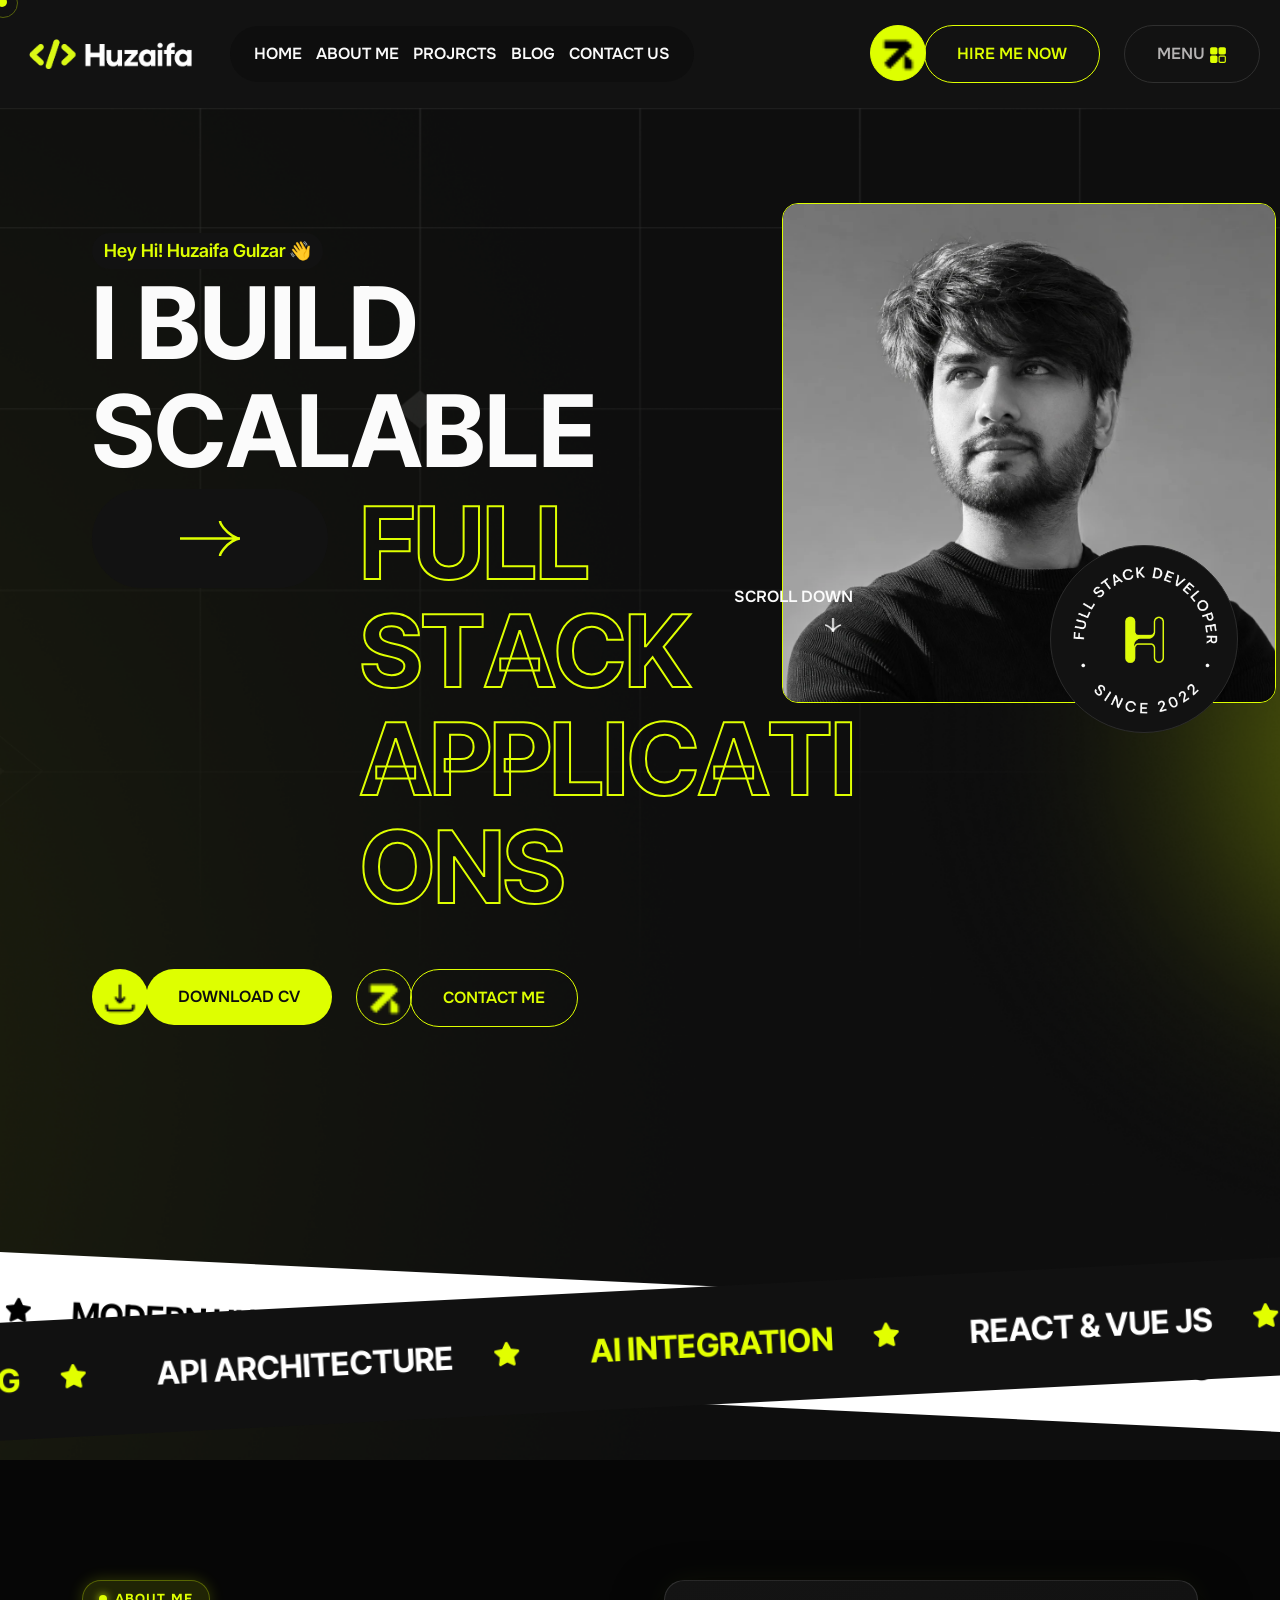
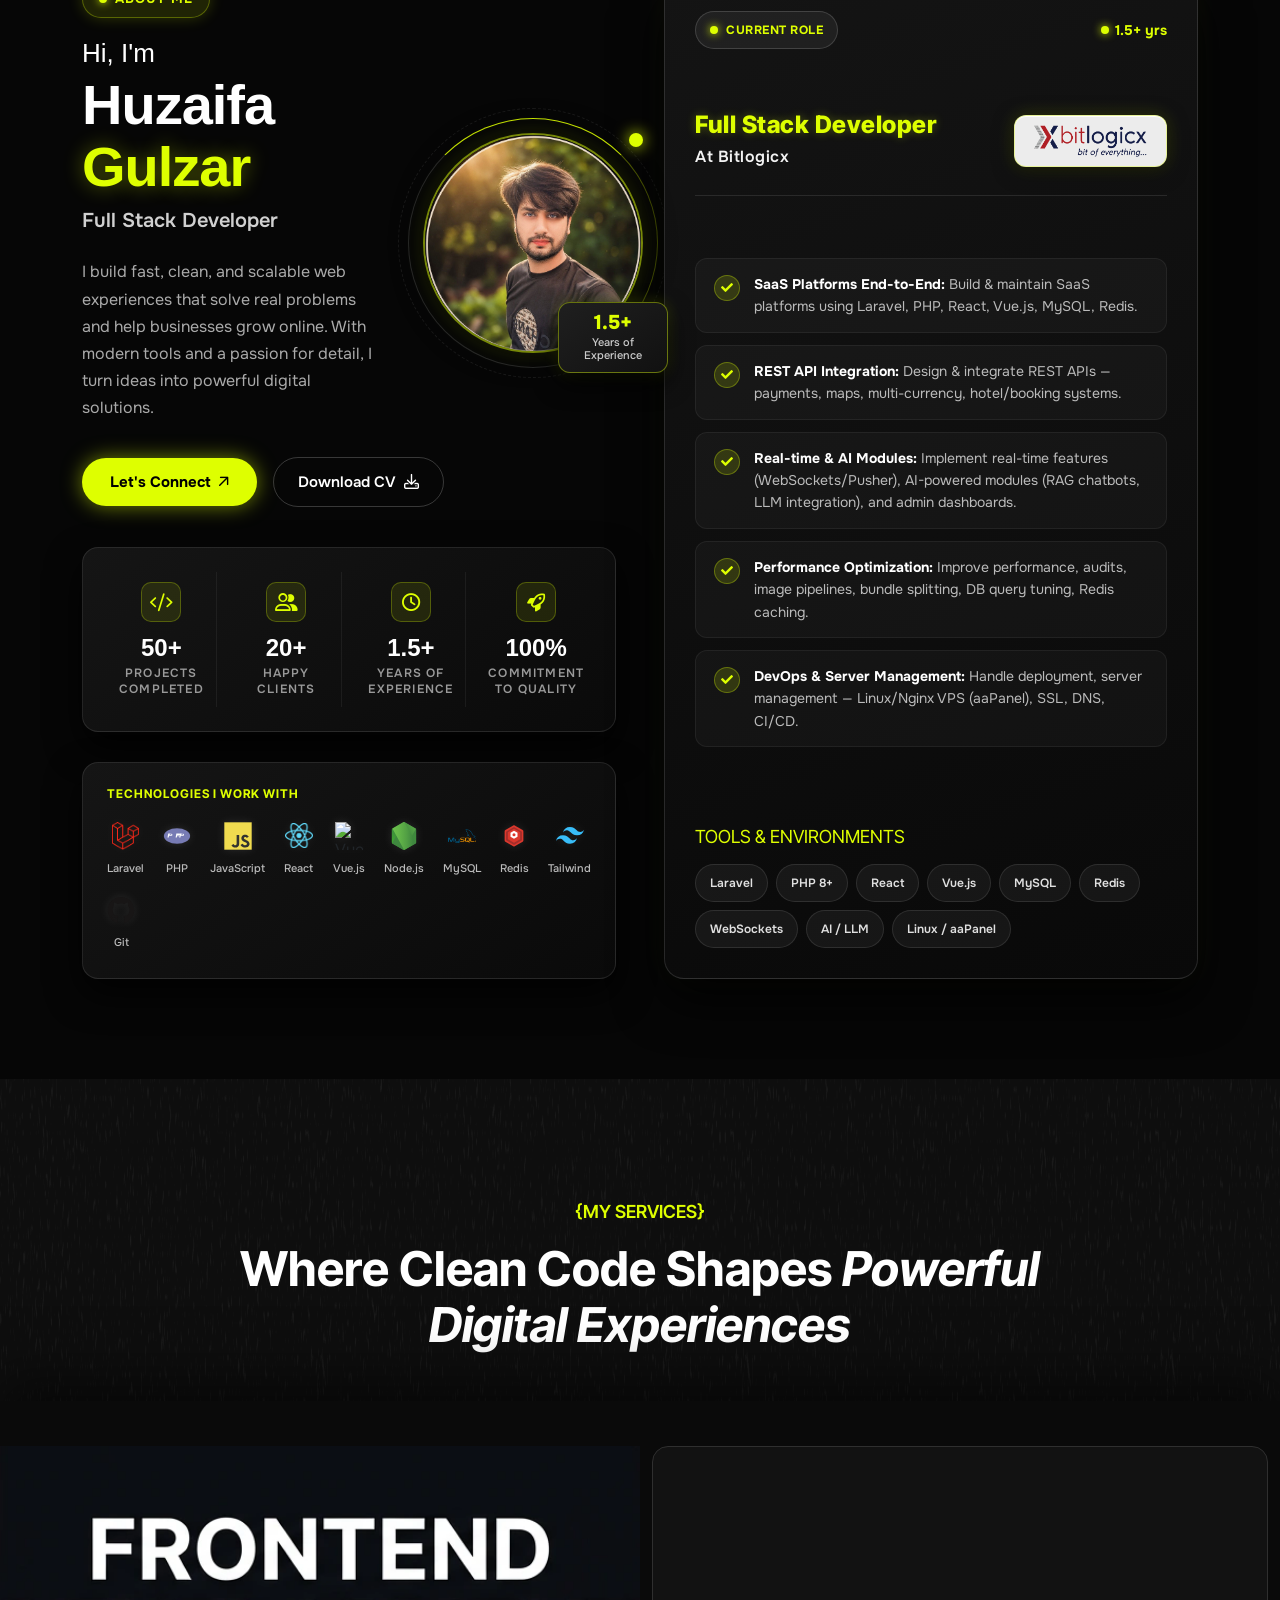
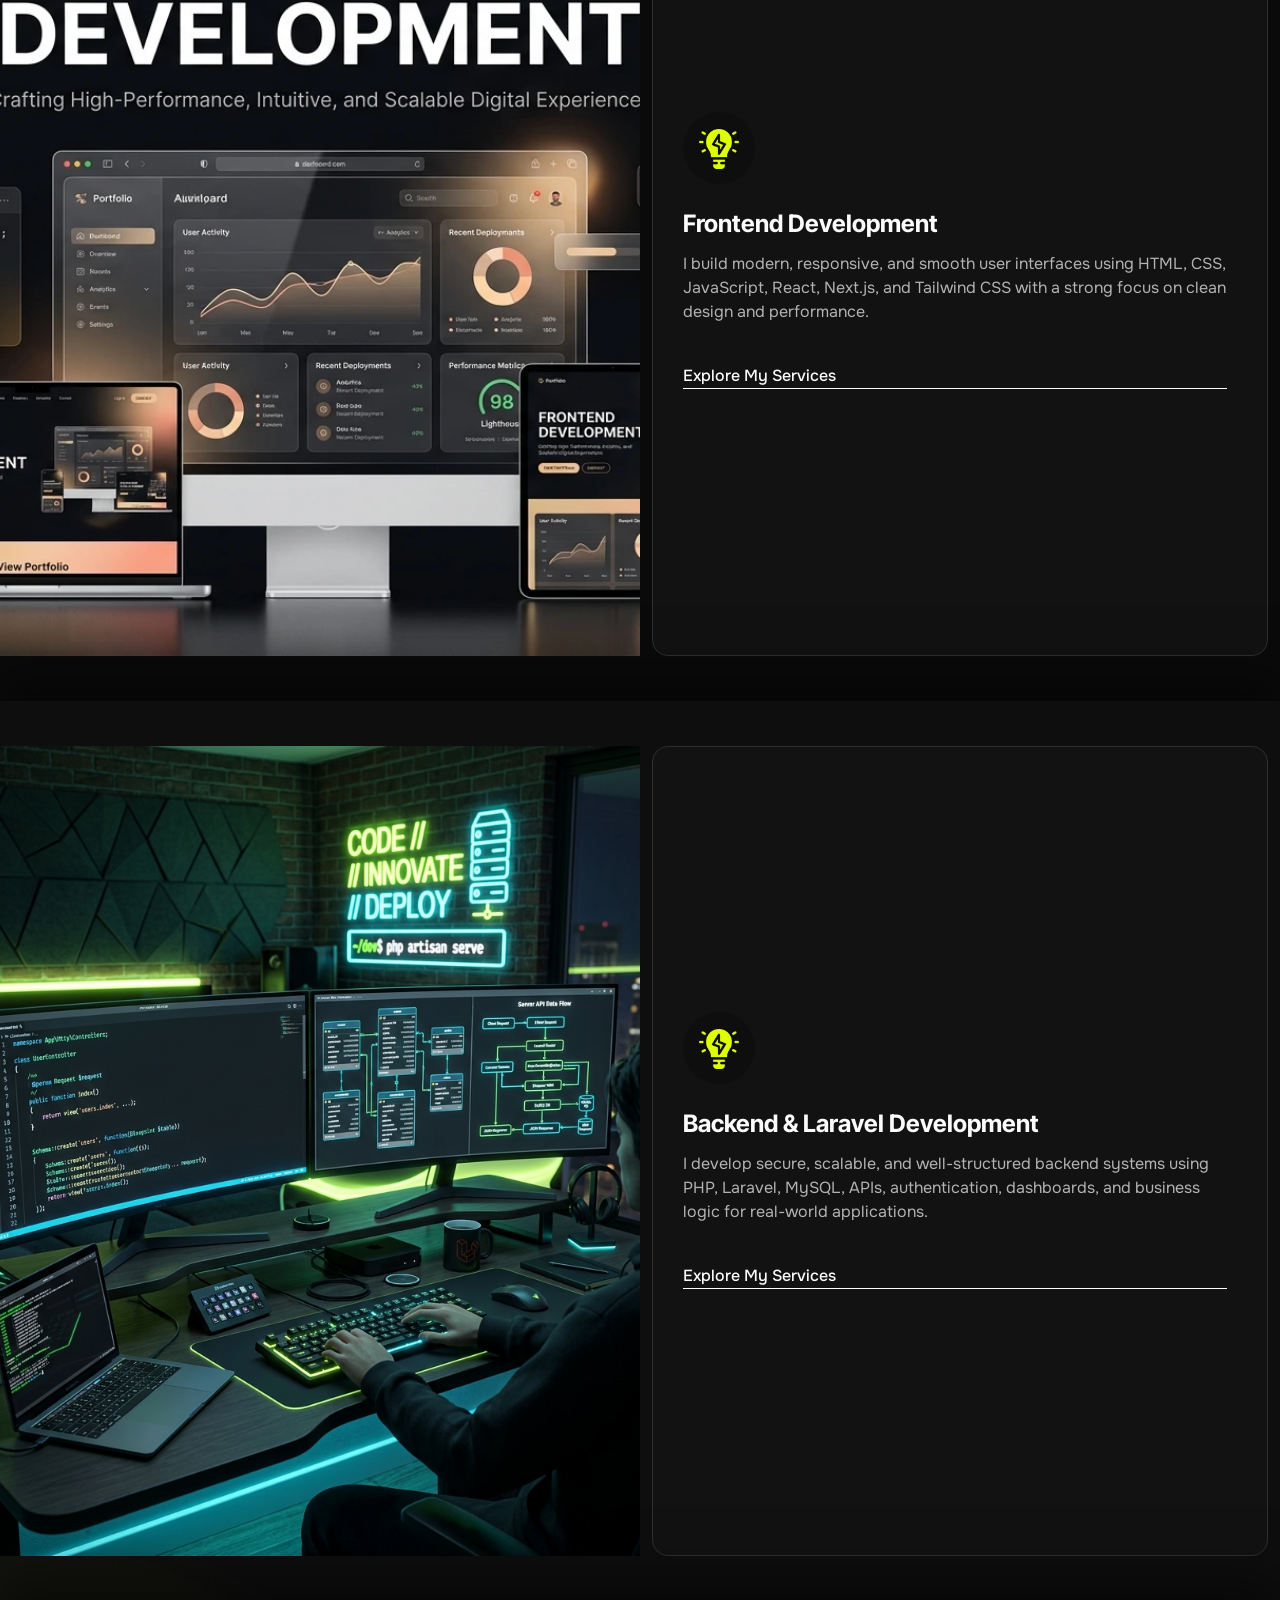
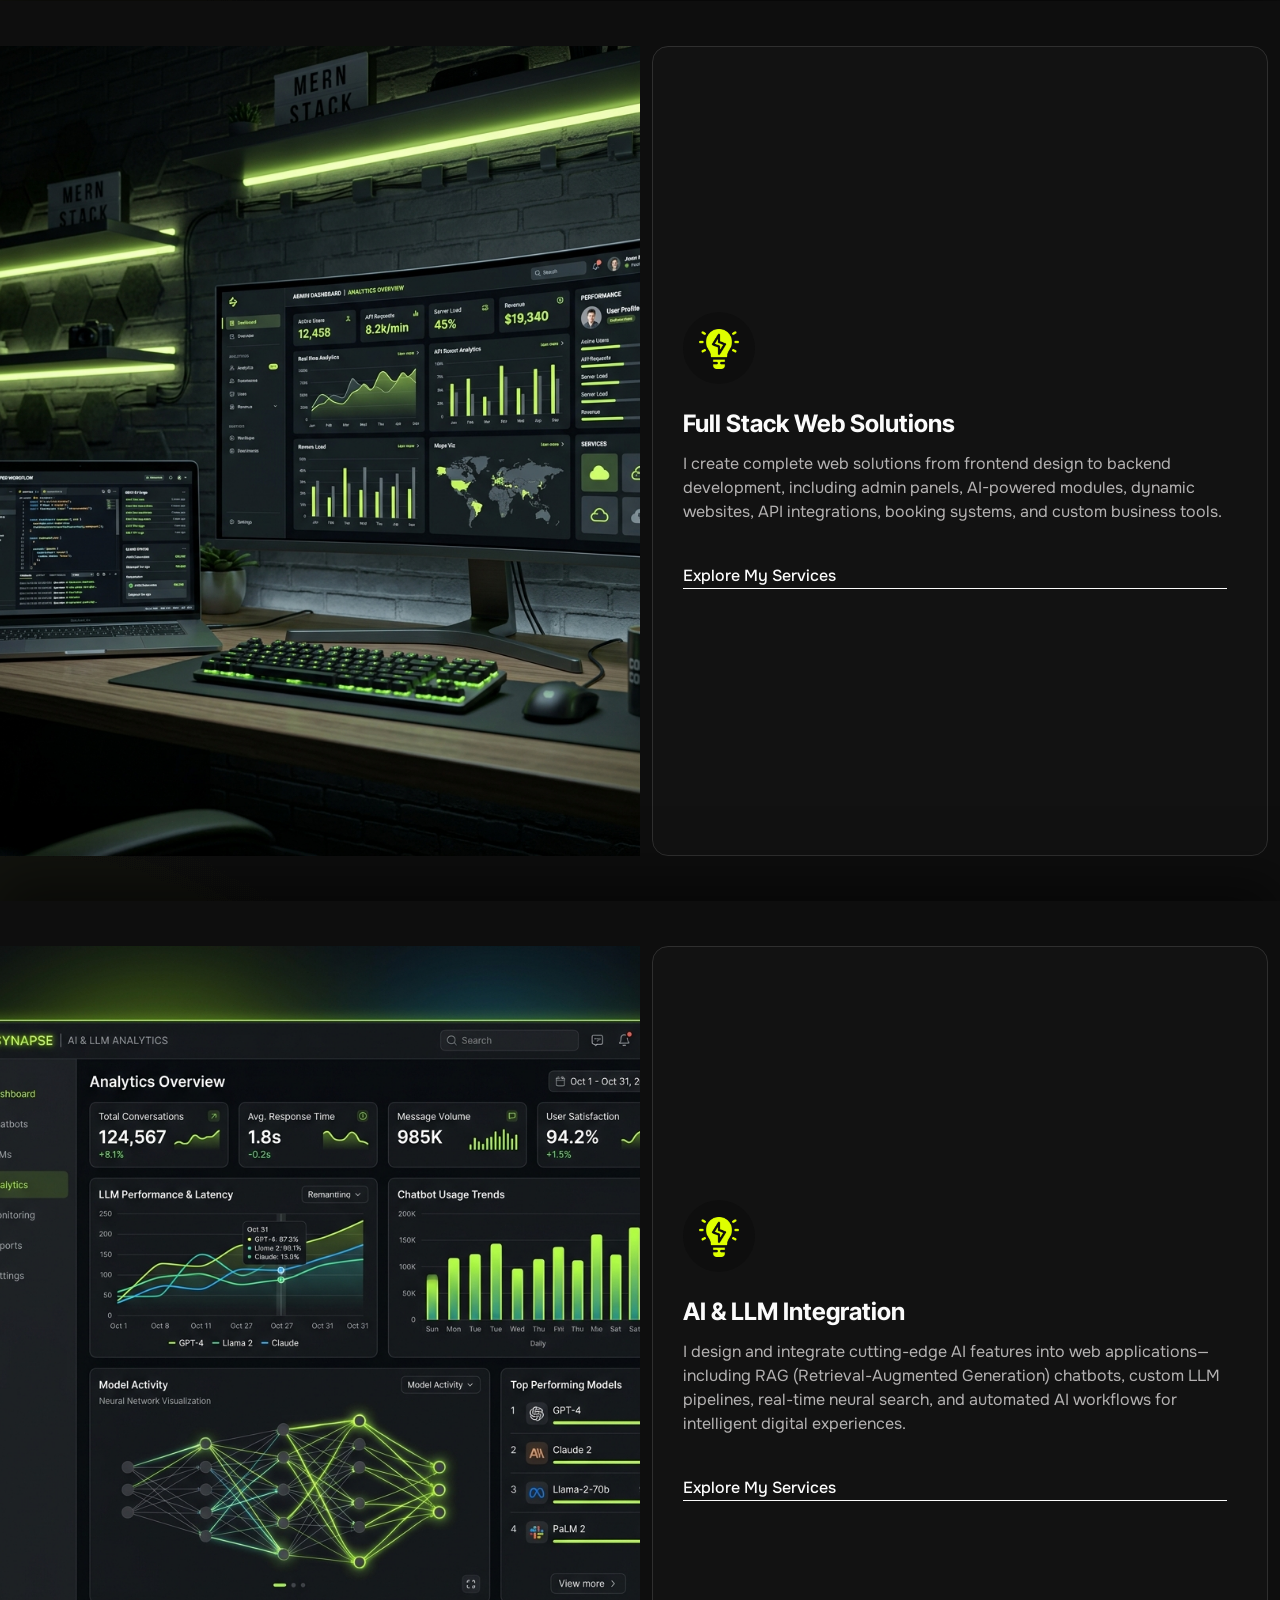
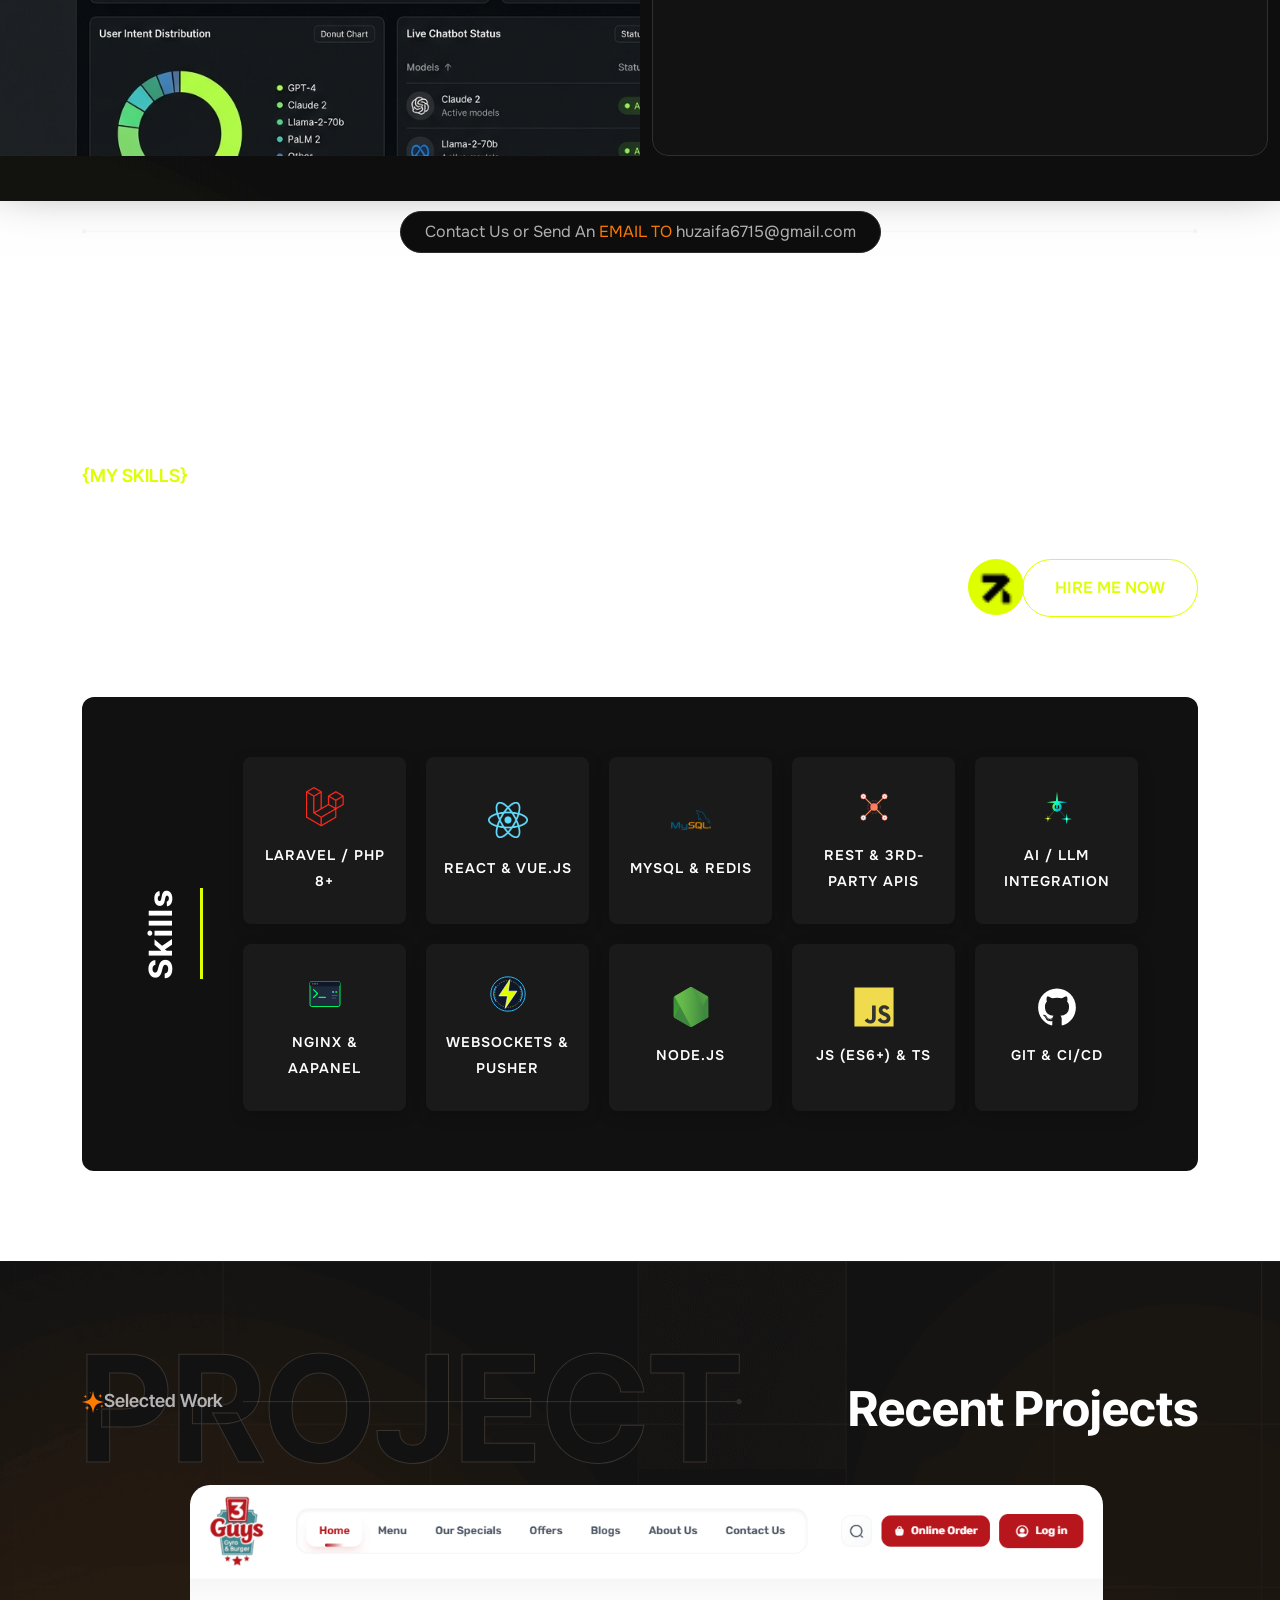
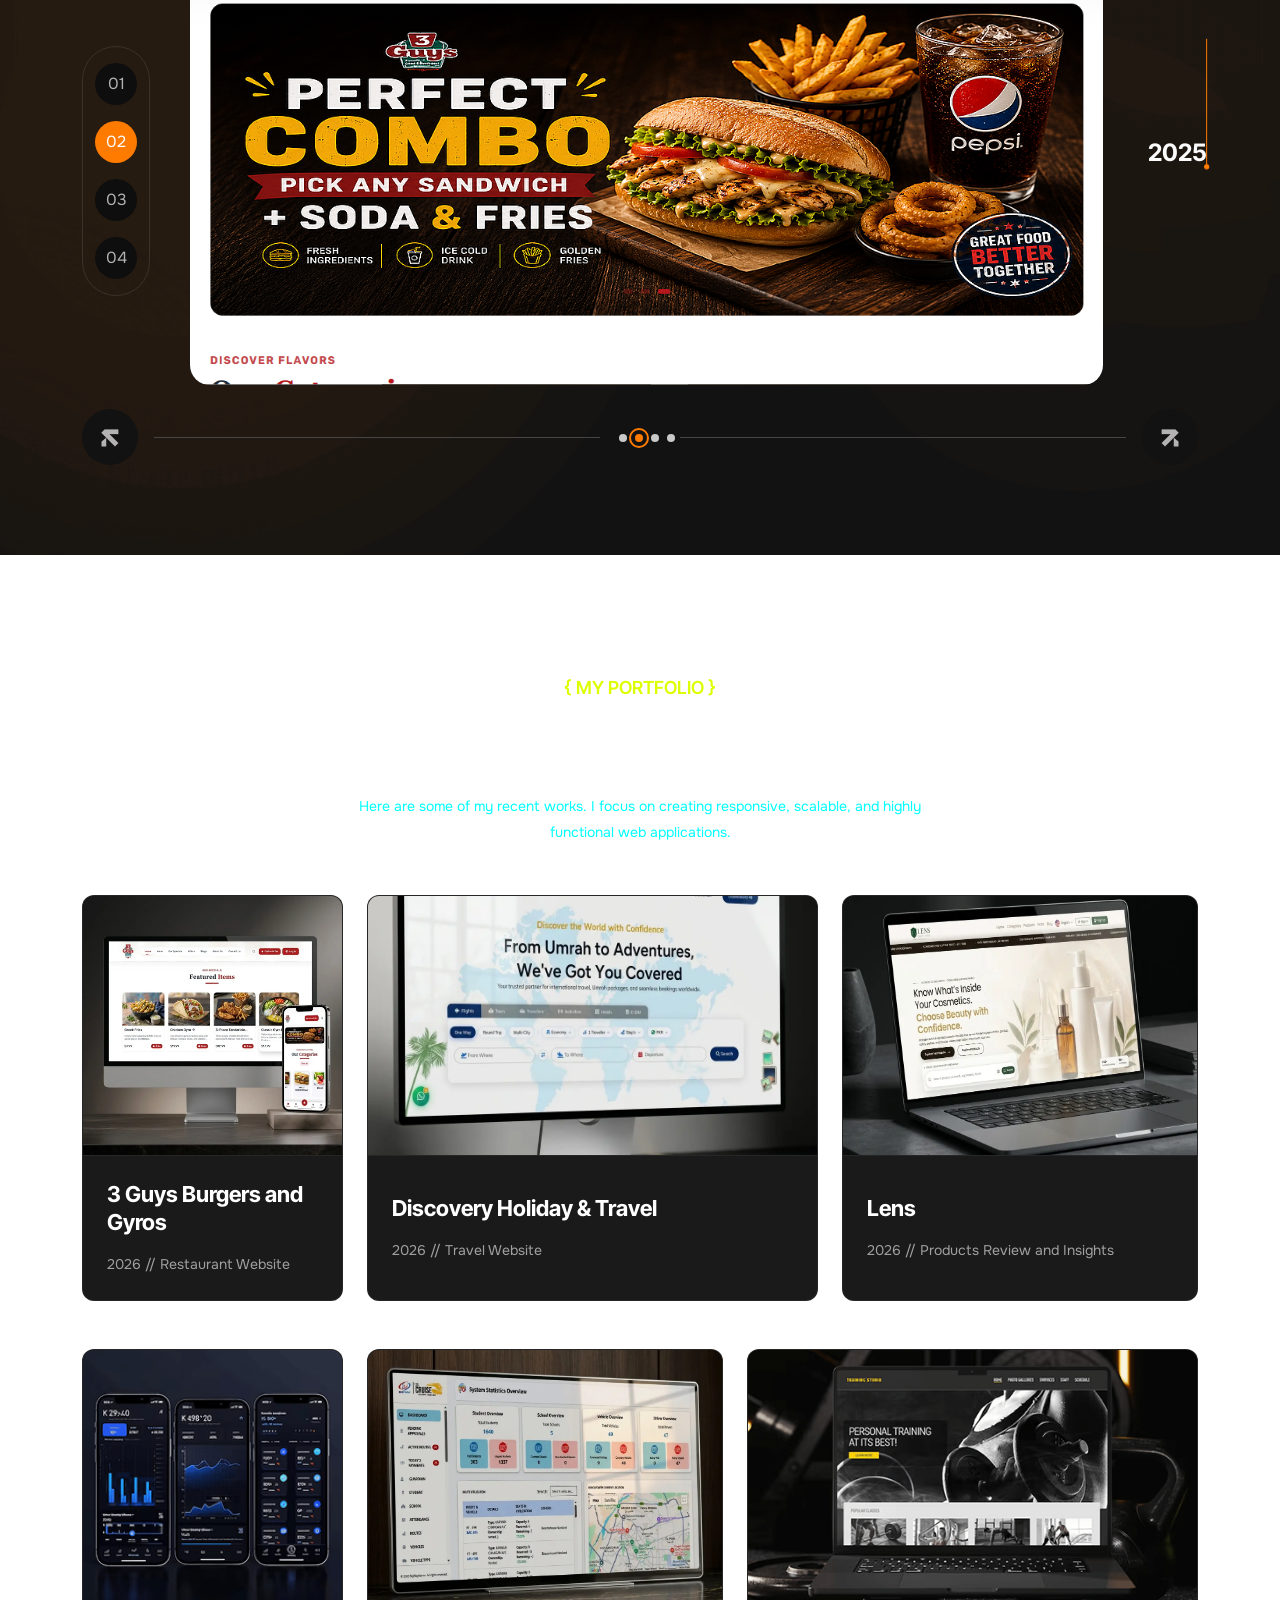
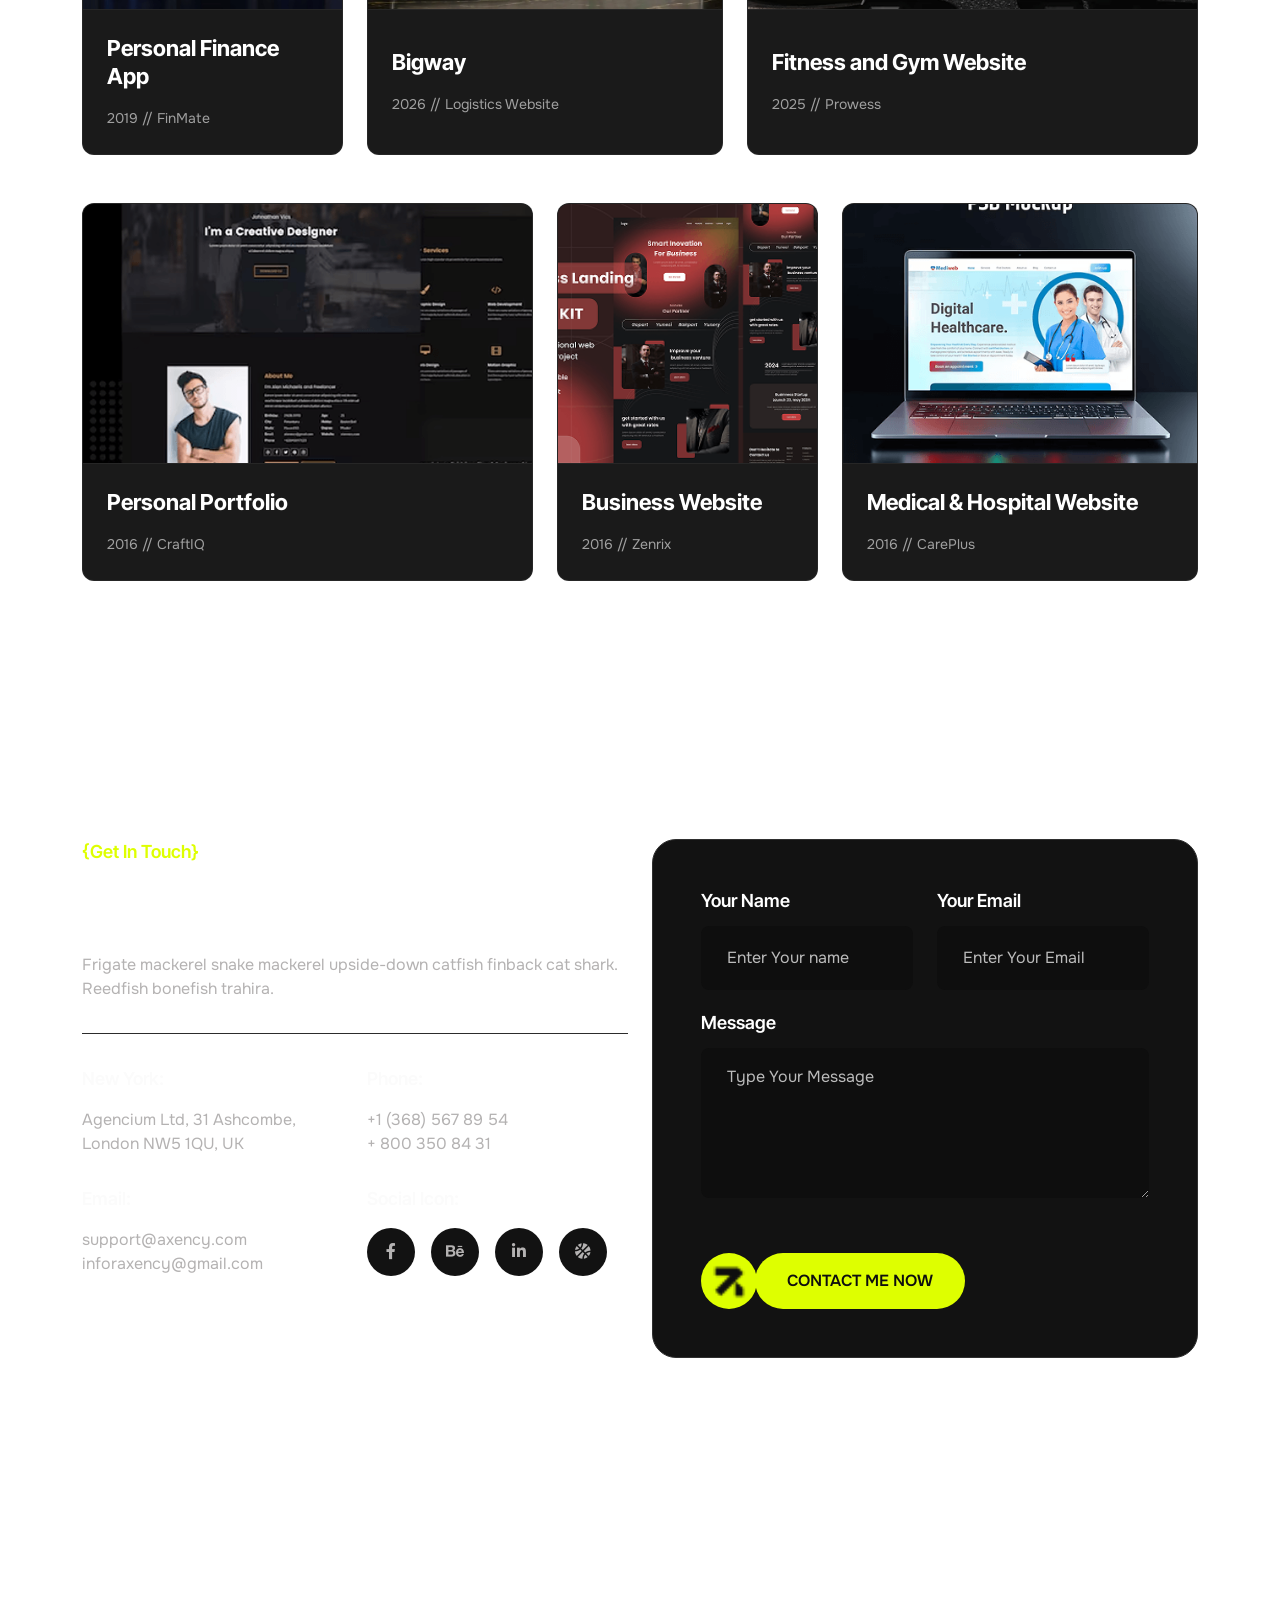
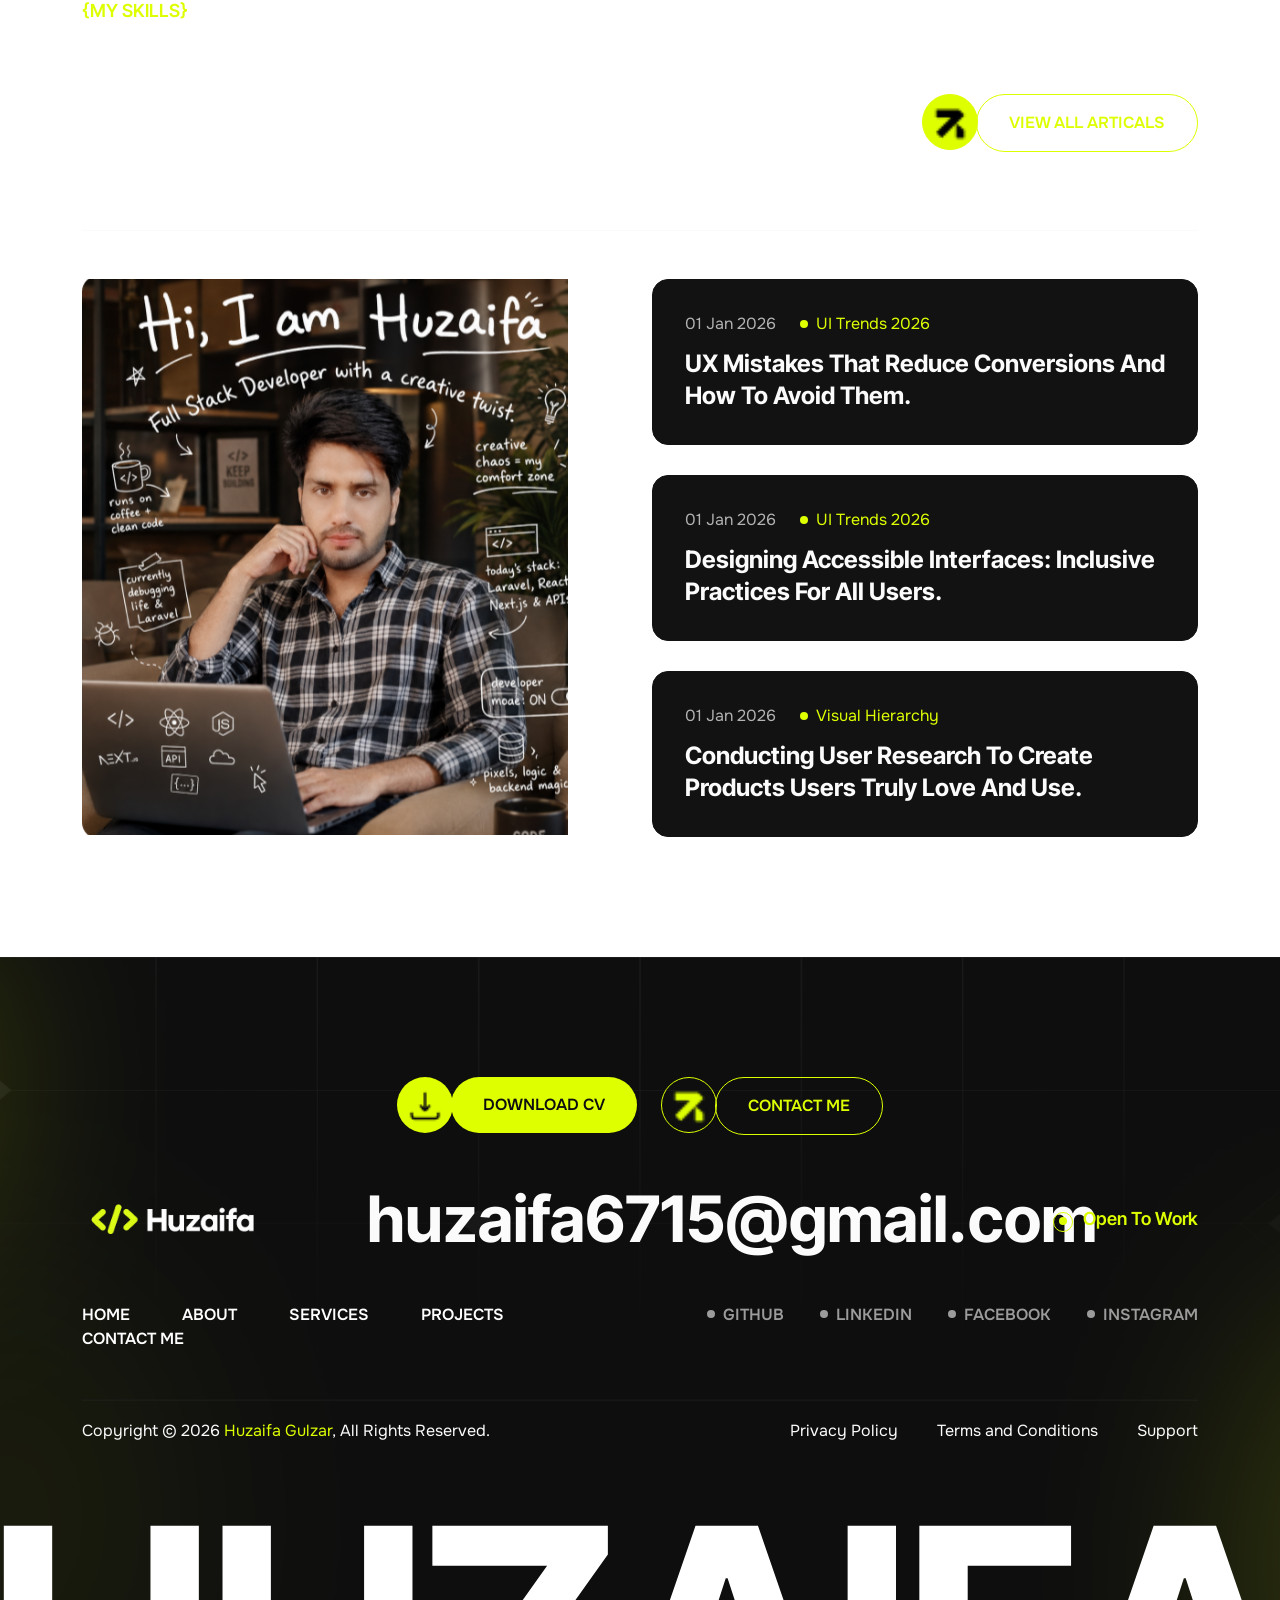
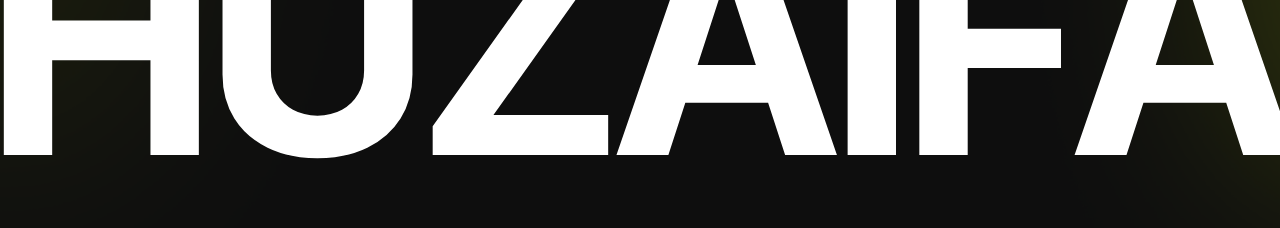
==== index.html @ c40257fe "changes added" ====
<!DOCTYPE html>
<html lang="en">

<head>
    <meta charset="UTF-8">
    <meta name="viewport" content="width=device-width, initial-scale=1.0">
    <title>Huzaifa Gulzar - Portfolio</title>

    <!-- fav logo -->
    <link rel="shortcut icon" href="assets/img/logo/favicon.png" type="image/x-icon">
    <!-- bootstrap css -->
    <link rel="stylesheet" href="assets/css/bootstrap.min.css">
    <!-- magnific-popup css -->
    <link rel="stylesheet" href="assets/css/magnific-popup.css">
    <!-- swiper-bundle -->
    <link rel="stylesheet" href="assets/css/swiper-bundle.min.css">
    <!-- nice-select -->
    <link rel="stylesheet" href="assets/css/nice-select.css">
    <!-- aos -->
    <link rel="stylesheet" href="assets/css/aos.css">
    <!-- fontawesome -->
    <link rel="stylesheet" href="assets/css/fontawesome-pro.css">
    <!-- odometer -->
    <link rel="stylesheet" href="assets/css/odometer-theme-default.min.css">
    <!-- style css -->
    <link rel="stylesheet" href="assets/css/style.css">
    <style>
        /* Fix for sticky positioning: overflow-x: hidden on body/html breaks position: sticky */
        html, body {
            overflow-x: clip !important;
        }
        
        /* Full-Screen Synchronized Slides */
        .sticky-slide {
            position: sticky;
            top: 0;
            height: 100vh;
            min-height: 700px;
            display: flex;
            align-items: center;
            background-color: #0a0a0a;
            box-shadow: 0 -20px 50px rgba(0,0,0,0.5);
        }

        .sticky-slide .row {
            height: 90vh;
            min-height: 640px;
        }

        .sticky-slide .col-md-6 {
            height: 100%;
        }

        .sticky-slide .th-serviceboxwrap,
        .sticky-slide .th-service-thumb {
            height: 100%;
        }

        .sticky-slide .th-service-thumb img {
            height: 100% !important;
            max-height: 100% !important;
            width: 100% !important;
            object-fit: cover !important;
            border-radius: 0 !important;
        }

        .sticky-slide .th-service-iconbox {
            height: 100%;
            display: flex !important;
            flex-direction: column !important;
            justify-content: center !important;
        }

        /* Slides 2-4 get the decorative background image */
        .sticky-slide:not(:first-of-type) {
            background-image: url(assets/img/designer/th-service-bg.png);
        }
    </style>
</head>

<body>
    <!-- Preloader -->
    <div class="preloader">
        <svg viewBox="0 0 1000 1000" preserveAspectRatio="none">
            <path id="svg" d="M0,1005S175,995,500,995s500,5,500,5V0H0Z"></path>
        </svg>
        <h5 class="preloader-text" data-text="Huzaifa">Huzaifa</h5>
    </div>
    <!-- =========== header area start =========== -->
    <header class="th-header-area th-header-sticky">
        <div class="th-header-wrapper">
            <div class="th-logo-menu-area">
                <div class="th-logo">
                    <a href="index.html"><img src="assets/img/logo/logo-white.png" height="60" alt=""></a>
                </div>
                <div class="th-main-menu">
                    <nav class="th-mobile-menu-active">
                        <ul>
                            <li class="has-dropdown">
                                <a href="#">HOME
                                    <!-- <span class="menu-dwn-arrow">
                                    <i
                                            class="fa-regular fa-angle-down"></i></span> -->
                                </a>
                                <!-- <ul class="sub-menu">
                                    <li><a href="index.html">Home-01</a></li>
                                    <li><a href="index-2.html">Home-02</a></li>
                                    <li><a href="index-3.html">Home-03</a></li>
                                </ul> -->
                            </li>
                            <li><a href="about.html">ABOUT ME</a></li>
                            <!-- <li class="has-dropdown">
                                <a href="#">PAGES 
                                    <span class="menu-dwn-arrow"><i
                                            class="fa-regular fa-angle-down"></i></span>
                                        </a>

                                <ul class="sub-menu">
                                    <li><a href="service.html">Service</a></li>
                                    <li><a href="service-details.html">Service Details</a></li>
                                    <li><a href="testimonial.html">Testimonial</a></li>
                                    <li><a href="404.html">404</a></li>
                                </ul>

                            </li> -->
                            <li class="has-dropdown">
                                <a href="portfolio.html">PROJRCTS
                                    <!-- <span class="menu-dwn-arrow"><i
                                            class="fa-regular fa-angle-down"></i></span> -->
                                </a>
                                <!-- <ul class="sub-menu">
                                    <li><a href="portfolio.html">Portfolio</a></li>
                                    <li><a href="portfolio-details.html">Portfolio Details</a></li>
                                </ul> -->
                            </li>
                            <li class="has-dropdown"><a href="blog.html">BLOG
                                    <!-- <span class="menu-dwn-arrow"><i
                                            class="fa-regular fa-angle-down"></i></span> -->
                                </a>
                                <!-- <ul class="sub-menu">
                                    <li><a href="blog-classic.html">Blog Classic</a></li>
                                    <li><a href="blog.html">Blog </a></li>
                                    <li><a href="blog-details.html">Blog Details</a></li>
                                </ul> -->
                            </li>
                            <li class="has-dropdown"><a href="contact.html">CONTACT US</a></li>
                        </ul>
                    </nav>
                </div>
            </div>
            <div class="th-header-top-btn-flex">
                <!-- header btn -->
                <div class="th-header-btn">
                    <a href="contact.html" class="th-primary-btn th-primary-btn-secondary2">
                        <span class="th-icon"><img src="assets/img/icon/th-footer-btn-icon.png" alt=""></span>
                        <span class="th-text th-upper">Hire Me now</span>
                    </a>
                </div>
                <!-- action btn -->
                <div class="th-header-action-item">
                    <a href="#" class="th-menu-btn th-offcanvas-toggle">MENU <span><img
                                src="assets/img/icon/th-menu.svg" alt=""></span></a>
                </div>
            </div>
        </div>
    </header>

    <!-- MouseCursor Start -->
    <div class="mouseCursor cursor-outer"></div>
    <div class="mouseCursor cursor-inner"></div>


    <!-- offcanvas menu start -->
    <div class="th-offcanvas">
        <div class="th-offcanvas-wrapper">
            <div class="th-offcanvas-header d-flex justify-content-between align-items-center mb-50">
                <div class="th-offcanvas-logo">
                    <a href="index.html"><img src="assets/img/logo/logo-white.png" height="50" alt="Huzaifa Gulzar"></a>
                </div>
                <div class="th-offcanvas-close">
                    <button class="th-offcanvas-close-toggle"><i class="fa-regular fa-xmark"></i></button>
                </div>
            </div>

            <div class="th-offcanvas-menu d-xl-none mb-40">
                <nav></nav>
            </div>

            <div class="th-offcanvas-content mb-40">
                <h2 class="th-offcanvas-title">Huzaifa Gulzar</h2>
                <p class="th-offcanvas-para">Full Stack & AI Developer specializing in SaaS platforms, Laravel, PHP 8+, React, Vue.js, and cutting-edge AI/LLM integrations.</p>
            </div>

            <div class="th-offcanvas-gallery mb-40">
                <a class="popup-image" href="assets/img/designer/laravel-backend.png" data-title="Backend & Laravel Development" data-details="Enterprise-grade REST APIs, robust database architecture, and scalable server management built with Laravel and modern PHP 8+." data-tech="Laravel 10, PHP 8+, MySQL, Redis, REST APIs, Nginx, Linux"><img class="w-100" style="border-radius: 8px; object-fit: cover; aspect-ratio: 1;"
                        src="assets/img/designer/laravel-backend.png" alt="Laravel Backend"></a>

                <a class="popup-image" href="assets/img/designer/fullstack-solutions.png" data-title="Full Stack Web Solutions" data-details="End-to-end SaaS platforms with responsive UI/UX, real-time WebSocket data synchronization, and cloud infrastructure." data-tech="Vue.js, React, Node.js, Laravel, WebSockets, Pusher, Cloud"><img class="w-100" style="border-radius: 8px; object-fit: cover; aspect-ratio: 1;"
                        src="assets/img/designer/fullstack-solutions.png" alt="Full Stack Solutions"></a>

                <a class="popup-image" href="assets/img/designer/ai-llm-dashboard.png" data-title="AI & LLM Integration" data-details="Next-generation intelligent applications featuring RAG chatbots, OpenAI & Claude AI integrations, and automated workflows." data-tech="OpenAI API, Claude AI, RAG, Python, Vector DB, LLM Agents"><img class="w-100" style="border-radius: 8px; object-fit: cover; aspect-ratio: 1;"
                        src="assets/img/designer/ai-llm-dashboard.png" alt="AI LLM Dashboard"></a>

                <a class="popup-image" href="assets/img/designer/th-service-thumb1.1.webp" data-title="Frontend Web Development" data-details="High-performance, dynamic user interfaces built with React, Vue, and Tailwind CSS optimized for Core Web Vitals and SEO." data-tech="React.js, Vue.js, TypeScript, Tailwind CSS, Vite, JavaScript ES6+"><img class="w-100" style="border-radius: 8px; object-fit: cover; aspect-ratio: 1;"
                        src="assets/img/designer/th-service-thumb1.1.webp" alt="Frontend Development"></a>
            </div>

            <div class="th-offcanvas-info mb-30">
                <h3 class="th-offcanvas-title mb-20">Get In Touch</h3>
                <a href="mailto:huzaifa6715@gmail.com"><i class="fa-regular fa-envelope" style="color: #DEFF00; margin-right: 10px;"></i> huzaifa6715@gmail.com</a>
                <a href="contact.html"><i class="fa-regular fa-location-dot" style="color: #DEFF00; margin-right: 10px;"></i> Available Worldwide / Remote</a>
                <a href="portfolio.html"><i class="fa-regular fa-briefcase" style="color: #DEFF00; margin-right: 10px;"></i> View Featured Works</a>
            </div>

            <div class="th-offcanvas-social mb-30">
                <h3 class="th-offcanvas-title mb-20">Follow Us</h3>
                <a href="https://github.com" target="_blank"><i class="fab fa-github"></i></a>
                <a href="https://linkedin.com" target="_blank"><i class="fab fa-linkedin-in"></i></a>
                <a href="https://twitter.com" target="_blank"><i class="fab fa-twitter"></i></a>
                <a href="mailto:huzaifa6715@gmail.com"><i class="fas fa-envelope"></i></a>
            </div>
        </div>
    </div>
    <div class="th-offcanvas-overlay"></div>
    <!-- offcanvas menu end -->


    <!-- =========== header area end =========== -->

    <main class="th-designer-bg parallaxie" style="background-image: url(./assets/img/designer/th-designer-bg.png);">
        <!-- =========== banner area start =========== -->
        <div class="p-relative">
            <div class="th-banner-area th-banner-area-1 fix p-relative"
                style="background-image: url(/assets/img/designer/th-banenr-bg.png);">
                <div class="container-fluid">
                    <div class="th-banner-content-wrapper">
                        <div class="row">
                            <div class="col-xl-9 col-lg-7">
                                <!-- th banner content -->
                                <div class="th-banner-content p-relative z-index-1">
                                    <p class="th-subtitle">Hey Hi! Huzaifa Gulzar 👋 </p>
                                    <!-- th title -->
                                    <h1 class="th-title th-upper text-anime-style-1">I build scalable
                                    </h1>
                                    <div class="th-arrow-hero">
                                        <a href="#"><span class="th-arrow-right"><img
                                                    src="assets/img/icon/th-arrow-right.svg" alt=""></span></a>
                                        <h2 class="th-title2 th-upper text-anime-style-1">Full Stack Applications</h2>
                                    </div>
                                    <!-- th button area -->
                                    <div class="th-banner-btn-wrap mb-72 mt-48">
                                        <!-- primary btn -->
                                        <a href="/assets/cv/Huzaifa_Gulzar.pdf" target="_blank" class="th-primary-btn"
                                            data-aos="fade-up">
                                            <span class="th-icon"><img src="assets/img/icon/download.png" alt=""></span>
                                            <span class="th-text">DOWNLOAD CV</span>
                                        </a>

                                        <!-- primary btn -->
                                        <a href="contact.html" class="th-primary-btn th-primary-btn-secondary"
                                            data-aos="fade-up">
                                            <span class="th-icon"><img src="assets/img/icon/th-footer-btn-icon.png"
                                                    alt=""></span>
                                            <span class="th-text">CONTACT ME</span>
                                        </a>
                                    </div>
                                </div>
                            </div>

                            <div class="col-xl-3 col-lg-5">
                                <div class="p-relative z-index-1">
                                    <div class="p-relative">
                                        <div class="th-hero-right-thumb d-none d-xl-block" data-aos="fade-up" style="position: relative; z-index: 1;">
                                            <img class="profile" src="assets/img/profile/hero-profile.webp" alt="" style="object-fit: cover; object-position: top; height: 500px !important; border-radius: 16px; margin-top: -30px;">
                                            <div class="th-rotate-text p-relative">
                                                <p class="th-scroll-dwn-text th-upper"><a href="#about">Scroll Down
                                                        <span><img src="assets/img/icon/th-dwn-arrow.png"
                                                                alt=""></span></a>
                                                </p>
                                            </div>
                                        </div>
                                        
                                        <div class="th-circle-txt-wrap d-none d-xl-block" data-aos="fade-up" style="position: absolute; bottom: -30px; right: -50px; z-index: 3;">
                                            <img class="circle" src="assets/img/designer/circle-text.png" height="150"
                                                alt="">
                                            <div class="th-icontext">
                                                <img src="assets/img/logo/favicon.png" height="75" alt="">
                                            </div>
                                        </div>
                                    </div>
                                </div>
                            </div>
                        </div>
                    </div>
                </div>
                <!-- =========== banner area end =========== -->
                <div class="th-brand-height-214 fix">
                    <div class="tp-brand-area tp-brand-area-1 pt-40 pb-40"
                        style="background-color: #111111; overflow: hidden; position: relative; z-index: 2; width: 110vw; margin-left: -5vw;">
                        <div class="tp-brand-wrapper">
                            <div class="swiper tp-brand-top-active">
                                <div class="swiper-wrapper tp-slide-transtion">
                                    <!-- Slide 1 -->
                                    <div class="swiper-slide tp-brand-slide-element" style="width: auto;">
                                        <div class="tp-brand-img"
                                            style="display: flex; align-items: center; justify-content: center; gap: 30px;">
                                            <span class="th-icn-1"><i class="fas fa-star"
                                                    style="color: #E2FF00; font-size: 24px;"></i></span>
                                            <h3 class="th-upper"
                                                style="color: #E2FF00; margin: 0; font-size: 32px; font-weight: 700; white-space: nowrap;">
                                                FULL STACK ENGINEERING</h3>
                                        </div>
                                    </div>
                                    <!-- Slide 2 -->
                                    <div class="swiper-slide tp-brand-slide-element" style="width: auto;">
                                        <div class="tp-brand-img"
                                            style="display: flex; align-items: center; justify-content: center; gap: 30px;">
                                            <span class="th-icn-1"><i class="fas fa-star"
                                                    style="color: #E2FF00; font-size: 24px;"></i></span>
                                            <h3 class="th-upper"
                                                style="color: #FFFFFF; margin: 0; font-size: 32px; font-weight: 700; white-space: nowrap;">
                                                API ARCHITECTURE</h3>
                                        </div>
                                    </div>
                                    <!-- Slide 3 -->
                                    <div class="swiper-slide tp-brand-slide-element" style="width: auto;">
                                        <div class="tp-brand-img"
                                            style="display: flex; align-items: center; justify-content: center; gap: 30px;">
                                            <span class="th-icn-1"><i class="fas fa-star"
                                                    style="color: #E2FF00; font-size: 24px;"></i></span>
                                            <h3 class="th-upper"
                                                style="color: #E2FF00; margin: 0; font-size: 32px; font-weight: 700; white-space: nowrap;">
                                                AI INTEGRATION</h3>
                                        </div>
                                    </div>
                                    <!-- Slide 4 -->
                                    <div class="swiper-slide tp-brand-slide-element" style="width: auto;">
                                        <div class="tp-brand-img"
                                            style="display: flex; align-items: center; justify-content: center; gap: 30px;">
                                            <span class="th-icn-1"><i class="fas fa-star"
                                                    style="color: #E2FF00; font-size: 24px;"></i></span>
                                            <h3 class="th-upper"
                                                style="color: #FFFFFF; margin: 0; font-size: 32px; font-weight: 700; white-space: nowrap;">
                                                REACT & VUE JS</h3>
                                        </div>
                                    </div>
                                    <!-- Slide 5 -->
                                    <div class="swiper-slide tp-brand-slide-element" style="width: auto;">
                                        <div class="tp-brand-img"
                                            style="display: flex; align-items: center; justify-content: center; gap: 30px;">
                                            <span class="th-icn-1"><i class="fas fa-star"
                                                    style="color: #E2FF00; font-size: 24px;"></i></span>
                                            <h3 class="th-upper"
                                                style="color: #E2FF00; margin: 0; font-size: 32px; font-weight: 700; white-space: nowrap;">
                                                SCALABLE SYSTEMS</h3>
                                        </div>
                                    </div>
                                    <!-- Slide 6 -->
                                    <div class="swiper-slide tp-brand-slide-element" style="width: auto;">
                                        <div class="tp-brand-img"
                                            style="display: flex; align-items: center; justify-content: center; gap: 30px;">
                                            <span class="th-icn-1"><i class="fas fa-star"
                                                    style="color: #E2FF00; font-size: 24px;"></i></span>
                                            <h3 class="th-upper"
                                                style="color: #FFFFFF; margin: 0; font-size: 32px; font-weight: 700; white-space: nowrap;">
                                                CLEAN CODE</h3>
                                        </div>
                                    </div>
                                    <!-- Slide 7 -->
                                    <div class="swiper-slide tp-brand-slide-element" style="width: auto;">
                                        <div class="tp-brand-img"
                                            style="display: flex; align-items: center; justify-content: center; gap: 30px;">
                                            <span class="th-icn-1"><i class="fas fa-star"
                                                    style="color: #E2FF00; font-size: 24px;"></i></span>
                                            <h3 class="th-upper"
                                                style="color: #E2FF00; margin: 0; font-size: 32px; font-weight: 700; white-space: nowrap;">
                                                LARAVEL DEVELOPMENT</h3>
                                        </div>
                                    </div>
                                    <!-- Slide 8 -->
                                    <div class="swiper-slide tp-brand-slide-element" style="width: auto;">
                                        <div class="tp-brand-img"
                                            style="display: flex; align-items: center; justify-content: center; gap: 30px;">
                                            <span class="th-icn-1"><i class="fas fa-star"
                                                    style="color: #E2FF00; font-size: 24px;"></i></span>
                                            <h3 class="th-upper"
                                                style="color: #FFFFFF; margin: 0; font-size: 32px; font-weight: 700; white-space: nowrap;">
                                                PERFORMANCE OPTIMIZATION</h3>
                                        </div>
                                    </div>
                                    <!-- Repeat Slides to ensure smooth looping -->
                                    <div class="swiper-slide tp-brand-slide-element" style="width: auto;">
                                        <div class="tp-brand-img"
                                            style="display: flex; align-items: center; justify-content: center; gap: 30px;">
                                            <span class="th-icn-1"><i class="fas fa-star"
                                                    style="color: #E2FF00; font-size: 24px;"></i></span>
                                            <h3 class="th-upper"
                                                style="color: #E2FF00; margin: 0; font-size: 32px; font-weight: 700; white-space: nowrap;">
                                                FULL STACK ENGINEERING</h3>
                                        </div>
                                    </div>
                                    <div class="swiper-slide tp-brand-slide-element" style="width: auto;">
                                        <div class="tp-brand-img"
                                            style="display: flex; align-items: center; justify-content: center; gap: 30px;">
                                            <span class="th-icn-1"><i class="fas fa-star"
                                                    style="color: #E2FF00; font-size: 24px;"></i></span>
                                            <h3 class="th-upper"
                                                style="color: #FFFFFF; margin: 0; font-size: 32px; font-weight: 700; white-space: nowrap;">
                                                API ARCHITECTURE</h3>
                                        </div>
                                    </div>
                                    <div class="swiper-slide tp-brand-slide-element" style="width: auto;">
                                        <div class="tp-brand-img"
                                            style="display: flex; align-items: center; justify-content: center; gap: 30px;">
                                            <span class="th-icn-1"><i class="fas fa-star"
                                                    style="color: #E2FF00; font-size: 24px;"></i></span>
                                            <h3 class="th-upper"
                                                style="color: #E2FF00; margin: 0; font-size: 32px; font-weight: 700; white-space: nowrap;">
                                                AI INTEGRATION</h3>
                                        </div>
                                    </div>
                                    <div class="swiper-slide tp-brand-slide-element" style="width: auto;">
                                        <div class="tp-brand-img"
                                            style="display: flex; align-items: center; justify-content: center; gap: 30px;">
                                            <span class="th-icn-1"><i class="fas fa-star"
                                                    style="color: #E2FF00; font-size: 24px;"></i></span>
                                            <h3 class="th-upper"
                                                style="color: #FFFFFF; margin: 0; font-size: 32px; font-weight: 700; white-space: nowrap;">
                                                CLOUD DEVELOPMENT</h3>
                                        </div>
                                    </div>
                                </div>
                            </div>
                        </div>
                    </div>

                    <div class="tp-brand-area tp-brand-area-2 pt-40 pb-40"
                        style="background-color: #ffffff; overflow: hidden; position: relative; z-index: 1; width: 110vw; margin-left: -5vw;">
                        <div class="tp-brand-wrapper">
                            <div dir="rtl" class="swiper tp-brand-bottom-active">
                                <div class="swiper-wrapper tp-slide-transtion">
                                    <!-- Slide 1 -->
                                    <div class="swiper-slide tp-brand-slide-element" style="width: auto;">
                                        <div class="tp-brand-img"
                                            style="display: flex; align-items: center; justify-content: center; gap: 30px;">
                                            <span class="th-icn-1"><i class="fas fa-star"
                                                    style="color: #000000; font-size: 24px;"></i></span>
                                            <h3 class="th-upper"
                                                style="color: #000000; margin: 0; font-size: 32px; font-weight: 700; white-space: nowrap;">
                                                FRONTEND DEVELOPMENT</h3>
                                        </div>
                                    </div>
                                    <!-- Slide 2 -->
                                    <div class="swiper-slide tp-brand-slide-element" style="width: auto;">
                                        <div class="tp-brand-img"
                                            style="display: flex; align-items: center; justify-content: center; gap: 30px;">
                                            <span class="th-icn-1"><i class="fas fa-star"
                                                    style="color: #000000; font-size: 24px;"></i></span>
                                            <h3 class="th-upper"
                                                style="color: #000000; margin: 0; font-size: 32px; font-weight: 700; white-space: nowrap;">
                                                BACKEND ENGINEERING</h3>
                                        </div>
                                    </div>
                                    <!-- Slide 3 -->
                                    <div class="swiper-slide tp-brand-slide-element" style="width: auto;">
                                        <div class="tp-brand-img"
                                            style="display: flex; align-items: center; justify-content: center; gap: 30px;">
                                            <span class="th-icn-1"><i class="fas fa-star"
                                                    style="color: #000000; font-size: 24px;"></i></span>
                                            <h3 class="th-upper"
                                                style="color: #000000; margin: 0; font-size: 32px; font-weight: 700; white-space: nowrap;">
                                                DATABASE DESIGN</h3>
                                        </div>
                                    </div>
                                    <!-- Slide 4 -->
                                    <div class="swiper-slide tp-brand-slide-element" style="width: auto;">
                                        <div class="tp-brand-img"
                                            style="display: flex; align-items: center; justify-content: center; gap: 30px;">
                                            <span class="th-icn-1"><i class="fas fa-star"
                                                    style="color: #000000; font-size: 24px;"></i></span>
                                            <h3 class="th-upper"
                                                style="color: #000000; margin: 0; font-size: 32px; font-weight: 700; white-space: nowrap;">
                                                MODERN UI/UX</h3>
                                        </div>
                                    </div>
                                    <!-- Slide 5 -->
                                    <div class="swiper-slide tp-brand-slide-element" style="width: auto;">
                                        <div class="tp-brand-img"
                                            style="display: flex; align-items: center; justify-content: center; gap: 30px;">
                                            <span class="th-icn-1"><i class="fas fa-star"
                                                    style="color: #000000; font-size: 24px;"></i></span>
                                            <h3 class="th-upper"
                                                style="color: #000000; margin: 0; font-size: 32px; font-weight: 700; white-space: nowrap;">
                                                WEB APPLICATIONS</h3>
                                        </div>
                                    </div>
                                    <!-- Slide 6 -->
                                    <div class="swiper-slide tp-brand-slide-element" style="width: auto;">
                                        <div class="tp-brand-img"
                                            style="display: flex; align-items: center; justify-content: center; gap: 30px;">
                                            <span class="th-icn-1"><i class="fas fa-star"
                                                    style="color: #000000; font-size: 24px;"></i></span>
                                            <h3 class="th-upper"
                                                style="color: #000000; margin: 0; font-size: 32px; font-weight: 700; white-space: nowrap;">
                                                SYSTEM DESIGN</h3>
                                        </div>
                                    </div>
                                    <!-- Slide 7 -->
                                    <div class="swiper-slide tp-brand-slide-element" style="width: auto;">
                                        <div class="tp-brand-img"
                                            style="display: flex; align-items: center; justify-content: center; gap: 30px;">
                                            <span class="th-icn-1"><i class="fas fa-star"
                                                    style="color: #000000; font-size: 24px;"></i></span>
                                            <h3 class="th-upper"
                                                style="color: #000000; margin: 0; font-size: 32px; font-weight: 700; white-space: nowrap;">
                                                SECURE APIS</h3>
                                        </div>
                                    </div>
                                    <!-- Slide 8 -->
                                    <div class="swiper-slide tp-brand-slide-element" style="width: auto;">
                                        <div class="tp-brand-img"
                                            style="display: flex; align-items: center; justify-content: center; gap: 30px;">
                                            <span class="th-icn-1"><i class="fas fa-star"
                                                    style="color: #000000; font-size: 24px;"></i></span>
                                            <h3 class="th-upper"
                                                style="color: #000000; margin: 0; font-size: 32px; font-weight: 700; white-space: nowrap;">
                                                DIGITAL SOLUTIONS</h3>
                                        </div>
                                    </div>
                                    <!-- Repeat Slides to ensure smooth looping -->
                                    <div class="swiper-slide tp-brand-slide-element" style="width: auto;">
                                        <div class="tp-brand-img"
                                            style="display: flex; align-items: center; justify-content: center; gap: 30px;">
                                            <span class="th-icn-1"><i class="fas fa-star"
                                                    style="color: #000000; font-size: 24px;"></i></span>
                                            <h3 class="th-upper"
                                                style="color: #000000; margin: 0; font-size: 32px; font-weight: 700; white-space: nowrap;">
                                                FRONTEND DEVELOPMENT</h3>
                                        </div>
                                    </div>
                                    <div class="swiper-slide tp-brand-slide-element" style="width: auto;">
                                        <div class="tp-brand-img"
                                            style="display: flex; align-items: center; justify-content: center; gap: 30px;">
                                            <span class="th-icn-1"><i class="fas fa-star"
                                                    style="color: #000000; font-size: 24px;"></i></span>
                                            <h3 class="th-upper"
                                                style="color: #000000; margin: 0; font-size: 32px; font-weight: 700; white-space: nowrap;">
                                                BACKEND ENGINEERING</h3>
                                        </div>
                                    </div>
                                    <div class="swiper-slide tp-brand-slide-element" style="width: auto;">
                                        <div class="tp-brand-img"
                                            style="display: flex; align-items: center; justify-content: center; gap: 30px;">
                                            <span class="th-icn-1"><i class="fas fa-star"
                                                    style="color: #000000; font-size: 24px;"></i></span>
                                            <h3 class="th-upper"
                                                style="color: #000000; margin: 0; font-size: 32px; font-weight: 700; white-space: nowrap;">
                                                DATABASE DESIGN</h3>
                                        </div>
                                    </div>
                                    <div class="swiper-slide tp-brand-slide-element" style="width: auto;">
                                        <div class="tp-brand-img"
                                            style="display: flex; align-items: center; justify-content: center; gap: 30px;">
                                            <span class="th-icn-1"><i class="fas fa-star"
                                                    style="color: #000000; font-size: 24px;"></i></span>
                                            <h3 class="th-upper"
                                                style="color: #000000; margin: 0; font-size: 32px; font-weight: 700; white-space: nowrap;">
                                                MODERN UI/UX</h3>
                                        </div>
                                    </div>
                                </div>
                            </div>
                        </div>
                    </div>
                </div>
            </div>
        </div>



        <!-- =========== about area start =========== -->

        <section id="about" class="th-about-area p-relative z-index-1 fix pt-120 pb-100">
            <div class="container">
                <div class="row g-5 align-items-stretch">
                    <!-- Left Column: Greeting, Bio, Orbital Pic, Stats, Tech Grid -->
                    <div class="col-xl-6 col-lg-12 d-flex flex-column justify-content-between">
                        <div class="th-about-left-top mb-40">
                            <div class="row align-items-center g-4">
                                <div class="col-md-7 col-sm-12">
                                    <div class="th-about-badge mb-20">
                                        <span class="exp-pulse-dot"></span> ABOUT ME
                                    </div>
                                    <h3 class="th-about-greeting">Hi, I'm</h3>
                                    <h1 class="th-about-name">Huzaifa <span>Gulzar</span></h1>
                                    <div class="th-about-role mb-25">
                                        Full Stack Developer
                                    </div>
                                    <p class="th-about-bio mb-35">
                                        I build fast, clean, and scalable web experiences that solve real problems and help businesses grow online. With modern tools and a passion for detail, I turn ideas into powerful digital solutions.
                                    </p>
                                    <div class="th-about-btns d-flex flex-nowrap align-items-center gap-3">
                                        <a href="contact.html" class="th-btn-neon">Let's Connect <i class="fa-regular fa-arrow-up-right"></i></a>
                                        <a href="assets/resume.pdf" class="th-btn-ghost" download>Download CV <i class="fa-regular fa-download"></i></a>
                                    </div>
                                </div>
                                <div class="col-md-5 col-sm-12 text-center">
                                    <div class="th-orbital-pic-wrap">
                                        <div class="th-orbital-ring"></div>
                                        <div class="th-orbital-ring-2"></div>
                                        <div class="th-orbital-dot"></div>
                                        <div class="th-orbital-pic">
                                            <img src="assets/img/devceloper/727434179_122361696194004349_5517306137305908641_n.jpg" alt="Huzaifa Gulzar">
                                        </div>
                                        <div class="th-pic-badge">
                                            <strong>1.5+</strong>
                                            <span>Years of<br>Experience</span>
                                        </div>
                                    </div>
                                </div>
                            </div>
                        </div>

                        <!-- Stats Grid Card -->
                        <div class="th-about-stats-card mb-30" data-aos="fade-up">
                            <div class="th-stat-item">
                                <div class="th-stat-icon"><i class="fa-regular fa-code"></i></div>
                                <div class="th-stat-info">
                                    <h4 class="stat-num">50+</h4>
                                    <p class="stat-label">Projects Completed</p>
                                </div>
                            </div>
                            <div class="th-stat-item">
                                <div class="th-stat-icon"><i class="fa-regular fa-user-group"></i></div>
                                <div class="th-stat-info">
                                    <h4 class="stat-num">20+</h4>
                                    <p class="stat-label">Happy Clients</p>
                                </div>
                            </div>
                            <div class="th-stat-item">
                                <div class="th-stat-icon"><i class="fa-regular fa-clock"></i></div>
                                <div class="th-stat-info">
                                    <h4 class="stat-num">1.5+</h4>
                                    <p class="stat-label">Years of Experience</p>
                                </div>
                            </div>
                            <div class="th-stat-item">
                                <div class="th-stat-icon"><i class="fa-regular fa-rocket"></i></div>
                                <div class="th-stat-info">
                                    <h4 class="stat-num">100%</h4>
                                    <p class="stat-label">Commitment to Quality</p>
                                </div>
                            </div>
                        </div>

                        <!-- Technologies Grid Card -->
                        <div class="th-about-tech-card" data-aos="fade-up" data-aos-delay="100">
                            <h4 class="th-tech-card-title">TECHNOLOGIES I WORK WITH</h4>
                            <div class="th-tech-icons-grid">
                                <div class="tech-icon-item"><img src="assets/img/icon/Laravel.png" alt="Laravel"><span>Laravel</span></div>
                                <div class="tech-icon-item"><img src="assets/img/icon/php.svg" alt="PHP"><span>PHP</span></div>
                                <div class="tech-icon-item"><img src="assets/img/icon/javascript.svg" alt="JavaScript"><span>JavaScript</span></div>
                                <div class="tech-icon-item"><img src="assets/img/icon/React.png" alt="React"><span>React</span></div>
                                <div class="tech-icon-item"><img src="assets/img/icon/Vue.svg" alt="Vue"><span>Vue.js</span></div>
                                <div class="tech-icon-item"><img src="assets/img/icon/nodejs.svg" alt="Node.js"><span>Node.js</span></div>
                                <div class="tech-icon-item"><img src="assets/img/icon/Mysql.png" alt="MySQL"><span>MySQL</span></div>
                                <div class="tech-icon-item"><img src="assets/img/icon/redis.svg" alt="Redis"><span>Redis</span></div>
                                <div class="tech-icon-item"><img src="assets/img/icon/tailwindcss.svg" alt="Tailwind"><span>Tailwind</span></div>
                                <div class="tech-icon-item"><img src="assets/img/icon/github.svg" alt="Git"><span>Git</span></div>
                            </div>
                        </div>
                    </div>

                    <!-- Right Column: Current Role Dashboard Card -->
                    <div class="col-xl-6 col-lg-12">
                        <div class="th-about-role-card" data-aos="fade-left">
                            <div class="th-role-header d-flex justify-content-between align-items-center mb-30">
                                <div class="th-role-badge">
                                    <span class="exp-pulse-dot"></span> CURRENT ROLE
                                </div>
                                <div class="th-role-yrs">
                                    <span class="exp-pulse-dot" style="background: #DEFF00;"></span> 1.5+ yrs
                                </div>
                            </div>

                            <div class="th-role-company d-flex align-items-center justify-content-between mb-30 pb-25">
                                <div>
                                    <h3 class="role-title mb-1">Full Stack Developer</h3>
                                    <p class="role-sub mb-0">At Bitlogicx</p>
                                </div>
                                <a href="https://bitlogicx.com/" target="_blank" rel="noopener noreferrer" title="Visit Bitlogicx" style="display: inline-block;">
                                    <img src="assets/img/logo/bitlogicx.png" alt="Bitlogicx" class="bitlogicx-logo-badge">
                                </a>
                            </div>

                            <div class="th-role-features-list mb-35">
                                <div class="role-feature-item">
                                    <div class="feature-check"><i class="fa-solid fa-check"></i></div>
                                    <div class="feature-text">
                                        <strong>SaaS Platforms End-to-End:</strong> Build & maintain SaaS platforms using Laravel, PHP, React, Vue.js, MySQL, Redis.
                                    </div>
                                </div>
                                <div class="role-feature-item">
                                    <div class="feature-check"><i class="fa-solid fa-check"></i></div>
                                    <div class="feature-text">
                                        <strong>REST API Integration:</strong> Design & integrate REST APIs — payments, maps, multi-currency, hotel/booking systems.
                                    </div>
                                </div>
                                <div class="role-feature-item">
                                    <div class="feature-check"><i class="fa-solid fa-check"></i></div>
                                    <div class="feature-text">
                                        <strong>Real-time & AI Modules:</strong> Implement real-time features (WebSockets/Pusher), AI-powered modules (RAG chatbots, LLM integration), and admin dashboards.
                                    </div>
                                </div>
                                <div class="role-feature-item">
                                    <div class="feature-check"><i class="fa-solid fa-check"></i></div>
                                    <div class="feature-text">
                                        <strong>Performance Optimization:</strong> Improve performance, audits, image pipelines, bundle splitting, DB query tuning, Redis caching.
                                    </div>
                                </div>
                                <div class="role-feature-item">
                                    <div class="feature-check"><i class="fa-solid fa-check"></i></div>
                                    <div class="feature-text">
                                        <strong>DevOps & Server Management:</strong> Handle deployment, server management — Linux/Nginx VPS (aaPanel), SSL, DNS, CI/CD.
                                    </div>
                                </div>
                            </div>

                            <div class="th-role-tools">
                                <h5 class="tools-title mb-16">TOOLS & ENVIRONMENTS</h5>
                                <div class="th-tools-tags d-flex flex-wrap gap-2">
                                    <span class="tool-tag">Laravel</span>
                                    <span class="tool-tag">PHP 8+</span>
                                    <span class="tool-tag">React</span>
                                    <span class="tool-tag">Vue.js</span>
                                    <span class="tool-tag">MySQL</span>
                                    <span class="tool-tag">Redis</span>
                                    <span class="tool-tag">WebSockets</span>
                                    <span class="tool-tag">AI / LLM</span>
                                    <span class="tool-tag">Linux / aaPanel</span>
                                </div>
                            </div>
                        </div>
                    </div>
                </div>
            </div>
        </section>


        <!-- =========== about area end =========== -->

        <!-- =========== service area start =========== -->
        <section class="th-service-area parallaxie pt-120 pb-90"
            style="background-image: none; overflow: visible;">
            <div class="container-fluid" style="margin:0px !important; padding: 0 !important;">
                <div class="row px-4">
                    <div class="col-xl-8 mx-auto text-center">
                        <div class="th-section-title mb-48">
                            <p class="sub-title mb-16" data-aos="fade-up">{MY SERVICES}</p>

                            <h2 class="title text-anime-style-2">
                                Where Clean Code Shapes <span>Powerful Digital Experiences</span>
                            </h2>
                        </div>
                    </div>
                </div>

                <!-- Slide 1 -->
                <div class="sticky-slide" style="z-index: 1; background-image: none;">
                    <div class="row w-100 m-0">
                        <!-- Left Column: Image -->
                        <div class="col-md-6 p-0 d-flex align-items-center">
                            <div class="th-serviceboxwrap p-relative w-100">
                                <div class="th-service-thumb image-anime">
                                    <a class="popup-image" href="assets/img/designer/th-service-thumb1.1.webp" data-title="Frontend Web Development" data-details="High-performance, dynamic user interfaces built with React, Vue, and Tailwind CSS optimized for Core Web Vitals and SEO." data-tech="React.js, Vue.js, TypeScript, Tailwind CSS, Vite, JavaScript ES6+"><img class="w-100" src="assets/img/designer/th-service-thumb1.1.webp" style="object-fit: cover;" alt="Frontend Development"></a>
                                </div>
                                <div class="th-numbox">
                                    <span class="th-num">01</span>
                                </div>
                            </div>
                        </div>
                        <!-- Right Column: Text -->
                        <div class="col-md-6 d-flex align-items-center">
                            <div class="th-service-iconbox w-100" style="padding-left: 30px;" data-aos="fade-left">
                                <span class="th-icon mb-24"><img src="assets/img/icon/th-service-icon1.1.svg" alt=""></span>
                                <h3 class="th-title pb-12"><a href="service-details.html">Frontend Development</a></h3>
                                <p class="th-desc">I build modern, responsive, and smooth user interfaces using HTML, CSS, JavaScript, React, Next.js, and Tailwind CSS with a strong focus on clean design and performance.</p>
                                <a href="#" class="th-more-btn mt-40">Explore My Services</a>
                            </div>
                        </div>
                    </div>
                </div>

                <!-- Slide 2 -->
                <div class="sticky-slide" style="z-index: 2;">
                    <div class="row w-100 m-0">
                        <div class="col-md-6 p-0 d-flex align-items-center">
                            <div class="th-serviceboxwrap p-relative w-100">
                                <div class="th-service-thumb image-anime">
                                    <a class="popup-image" href="assets/img/designer/laravel-backend.png" data-title="Backend & Laravel Development" data-details="Enterprise-grade REST APIs, robust database architecture, and scalable server management built with Laravel and modern PHP 8+." data-tech="Laravel 10, PHP 8+, MySQL, Redis, REST APIs, Nginx, Linux"><img class="w-100" src="assets/img/designer/laravel-backend.png" style="object-fit: cover;" alt="Backend & Laravel Development"></a>
                                </div>
                                <div class="th-numbox">
                                    <span class="th-num th-num-2">02</span>
                                </div>
                            </div>
                        </div>
                        <div class="col-md-6 d-flex align-items-center">
                            <div class="th-service-iconbox w-100" style="padding-left: 30px;" data-aos="fade-left">
                                <span class="th-icon mb-24"><img src="assets/img/icon/th-service-icon1.1.svg" alt=""></span>
                                <h3 class="th-title pb-12"><a href="service-details.html">Backend & Laravel Development</a></h3>
                                <p class="th-desc">I develop secure, scalable, and well-structured backend systems using PHP, Laravel, MySQL, APIs, authentication, dashboards, and business logic for real-world applications.</p>
                                <a href="#" class="th-more-btn mt-40">Explore My Services</a>
                            </div>
                        </div>
                    </div>
                </div>

                <!-- Slide 3 -->
                <div class="sticky-slide" style="z-index: 3;">
                    <div class="row w-100 m-0">
                        <div class="col-md-6 p-0 d-flex align-items-center">
                            <div class="th-serviceboxwrap p-relative w-100">
                                <div class="th-service-thumb image-anime">
                                    <a class="popup-image" href="assets/img/designer/fullstack-solutions.png" data-title="Full Stack Web Solutions" data-details="End-to-end SaaS platforms with responsive UI/UX, real-time WebSocket data synchronization, and cloud infrastructure." data-tech="Vue.js, React, Node.js, Laravel, WebSockets, Pusher, Cloud"><img class="w-100" src="assets/img/designer/fullstack-solutions.png" style="object-fit: cover;" alt="Full Stack Web Solutions"></a>
                                </div>
                                <div class="th-numbox">
                                    <span class="th-num">03</span>
                                </div>
                            </div>
                        </div>
                        <div class="col-md-6 d-flex align-items-center">
                            <div class="th-service-iconbox w-100" style="padding-left: 30px;" data-aos="fade-left">
                                <span class="th-icon mb-24"><img src="assets/img/icon/th-service-icon1.1.svg" alt=""></span>
                                <h3 class="th-title pb-12"><a href="service-details.html">Full Stack Web Solutions</a></h3>
                                <p class="th-desc">I create complete web solutions from frontend design to backend development, including admin panels, AI-powered modules, dynamic websites, API integrations, booking systems, and custom business tools.</p>
                                <a href="#" class="th-more-btn mt-40">Explore My Services</a>
                            </div>
                        </div>
                    </div>
                </div>

                <!-- Slide 4 -->
                <div class="sticky-slide" style="z-index: 4;">
                    <div class="row w-100 m-0">
                        <div class="col-md-6 p-0 d-flex align-items-center">
                            <div class="th-serviceboxwrap p-relative w-100">
                                <div class="th-service-thumb image-anime">
                                    <a class="popup-image" href="assets/img/designer/ai-llm-dashboard.png" data-title="AI & LLM Integration" data-details="Next-generation intelligent applications featuring RAG chatbots, OpenAI & Claude AI integrations, and automated workflows." data-tech="OpenAI API, Claude AI, RAG, Python, Vector DB, LLM Agents"><img class="w-100" src="assets/img/designer/ai-llm-dashboard.png" style="object-fit: cover;" alt="AI & LLM Integration Dashboard"></a>
                                </div>
                                <div class="th-numbox">
                                    <span class="th-num">04</span>
                                </div>
                            </div>
                        </div>
                        <div class="col-md-6 d-flex align-items-center">
                            <div class="th-service-iconbox w-100" style="padding-left: 30px;" data-aos="fade-left">
                                <span class="th-icon mb-24"><img src="assets/img/icon/th-service-icon1.1.svg" alt=""></span>
                                <h3 class="th-title pb-12"><a href="service-details.html">AI & LLM Integration</a></h3>
                                <p class="th-desc">I design and integrate cutting-edge AI features into web applications—including RAG (Retrieval-Augmented Generation) chatbots, custom LLM pipelines, real-time neural search, and automated AI workflows for intelligent digital experiences.</p>
                                <a href="#" class="th-more-btn mt-40">Explore My Services</a>
                            </div>
                        </div>
                    </div>
                </div>
            </div>
            <div class="container">
                <div class="th-expand-card-bottom mt-18">
                    <div class="th-divider"><img class="w-100" src="assets/img/marketer/th-large-dividar.png" alt="">
                    </div>
                    <div class="th-center-box">
                        <p class="th-btn-box">Contact Us or Send An <span>Email to</span> huzaifa6715@gmail.com</p>
                    </div>
                </div>
            </div>
        </section>


        <!-- =========== service area end =========== -->

        <!-- =========== skill area start =========== -->
        <section class="th-skill-area fix pt-120 pb-90">
            <div class="container">
                <div class="row align-items-end">
                    <div class="col-xl-6 col-md-7">
                        <div class="th-section-title mb-30">
                            <!-- th section subtitle -->
                            <p class="sub-title mb-16" data-aos="fade-up">{MY SKILLS}</p>
                            <!-- th section title -->
                            <h2 class="title text-anime-style-2">The Skills Behind <span>My Work</span></h2>
                        </div>
                    </div>

                    <div class="col-xl-6 col-md-5">
                        <div class="th-skil-btn-2" data-aos="fade-up">
                            <a href="contact.html" class="th-primary-btn th-primary-btn-secondary2 mb-30">
                                <span class="th-icon"><img src="assets/img/icon/th-footer-btn-icon.png" alt=""></span>
                                <span class="th-text th-upper">Hire Me now</span>
                            </a>
                        </div>
                    </div>
                </div>
                <div class="skills-grid-container" data-aos="fade-up">
                    <div class="skills-sidebar">
                        <h3 class="skills-vertical-title">Skills</h3>
                    </div>
                    <div class="skills-grid">
                        <div class="skill-card">
                            <div class="th-icon"><img src="assets/img/icon/Laravel.png" alt="Laravel / PHP 8+"></div>
                            <p>LARAVEL / PHP 8+</p>
                        </div>
                        <div class="skill-card">
                            <div class="th-icon"><img src="assets/img/icon/React.png" alt="React & Vue.js"></div>
                            <p>REACT & VUE.JS</p>
                        </div>
                        <div class="skill-card">
                            <div class="th-icon"><img src="assets/img/icon/Mysql.png" alt="MySQL & Redis"></div>
                            <p>MYSQL & REDIS</p>
                        </div>
                        <div class="skill-card">
                            <div class="th-icon"><img src="assets/img/icon/api-websockets.svg" alt="REST & Third-Party APIs"></div>
                            <p>REST & 3RD-PARTY APIS</p>
                        </div>
                        <div class="skill-card">
                            <div class="th-icon"><img src="assets/img/icon/ai-llm.svg" alt="AI / LLM Integration"></div>
                            <p>AI / LLM INTEGRATION</p>
                        </div>
                        <div class="skill-card">
                            <div class="th-icon"><img src="assets/img/icon/linux-devops.svg" alt="Nginx & aaPanel"></div>
                            <p>NGINX & AAPANEL</p>
                        </div>
                        <div class="skill-card">
                            <div class="th-icon"><img src="assets/img/icon/websockets.svg" alt="WebSockets & Pusher"></div>
                            <p>WEBSOCKETS & PUSHER</p>
                        </div>
                        <div class="skill-card">
                            <div class="th-icon"><img src="assets/img/icon/nodejs.svg" alt="Node.js"></div>
                            <p>NODE.JS</p>
                        </div>
                        <div class="skill-card">
                            <div class="th-icon"><img src="assets/img/icon/javascript.svg" alt="JavaScript & TypeScript"></div>
                            <p>JS (ES6+) & TS</p>
                        </div>
                        <div class="skill-card">
                            <div class="th-icon"><img src="assets/img/icon/github.svg" class="filter-white" alt="Git & CI/CD"></div>
                            <p>GIT & CI/CD</p>
                        </div>
                    </div>
                </div>
            </div>

            <!-- <div class="container">
                <div class="p-relative" data-aos="fade-up">
                    <h2 class="th-work-absolute-title">WORKS</h2>
                </div>
            </div>
            <div class="swiper th-work-Swiper" data-aos="fade-up">
                <div class="swiper-wrapper">
                    <div class="swiper-slide th-portfolio-slide-wrapper">
                        <div class="th-portfolio-slide-img image-anime ">
                            <img class="w-100" src="assets/img/designer/th-work-thumb1.1.png" alt="Slide 1">
                        </div>
                        <div class="th-portfolio-content mt-16 d-flex justify-content-between align-items-center">
                            <div class="th-portfolio-text">
                                <p class="th-para"> <span><img src="assets/img/icon/th-work-subtitle-icon.png"
                                            alt=""></span>SaaS Dashboard</p>
                                <h3 class="th-title"><a href="portfolio.html">Data-driven dashboard</a></h3>
                            </div>
                            <div class="th-portfolio-link">
                                <a class='th-portfolio-icon' href='portfolio.html'>
                                    <img src="assets/img/icon/th-work-arrow1.1.png" alt="icon">
                                </a>
                            </div>
                        </div>
                    </div>
                    <div class="swiper-slide th-portfolio-slide-wrapper">
                        <div class="th-portfolio-slide-img image-anime ">
                            <img class="w-100" src="assets/img/designer/th-work-thumb1.2.png" alt="Slide 1">
                        </div>
                        <div class="th-portfolio-content mt-16 d-flex justify-content-between align-items-center">
                            <div class="th-portfolio-text">
                                <p class="th-para"> <span><img src="assets/img/icon/th-work-subtitle-icon.png"
                                            alt=""></span>SaaS Dashboard</p>
                                <h3 class="th-title"><a href="portfolio.html">Data-driven dashboard</a></h3>
                            </div>
                            <div class="th-portfolio-link">
                                <a class='th-portfolio-icon' href='portfolio.html'>
                                    <img src="assets/img/icon/th-work-arrow1.1.png" alt="icon">
                                </a>
                            </div>
                        </div>
                    </div>
                    <div class="swiper-slide th-portfolio-slide-wrapper">
                        <div class="th-portfolio-slide-img image-anime ">
                            <img class="w-100" src="assets/img/designer/th-work-thumb1.3.png" alt="Slide 1">
                        </div>
                        <div class="th-portfolio-content mt-16 d-flex justify-content-between align-items-center">
                            <div class="th-portfolio-text">
                                <p class="th-para"> <span><img src="assets/img/icon/th-work-subtitle-icon.png"
                                            alt=""></span>SaaS Dashboard</p>
                                <h3 class="th-title"><a href="portfolio.html">Data-driven dashboard</a></h3>
                            </div>
                            <div class="th-portfolio-link">
                                <a class='th-portfolio-icon' href='portfolio.html'>
                                    <img src="assets/img/icon/th-work-arrow1.1.png" alt="icon">
                                </a>
                            </div>
                        </div>
                    </div>
                    <div class="swiper-slide th-portfolio-slide-wrapper">
                        <div class="th-portfolio-slide-img image-anime ">
                            <img class="w-100" src="assets/img/designer/th-work-thumb1.4.png" alt="Slide 1">
                        </div>
                        <div class="th-portfolio-content mt-16 d-flex justify-content-between align-items-center">
                            <div class="th-portfolio-text">
                                <p class="th-para"> <span><img src="assets/img/icon/th-work-subtitle-icon.png"
                                            alt=""></span>SaaS Dashboard</p>
                                <h3 class="th-title"><a href="portfolio.html">Data-driven dashboard</a></h3>
                            </div>
                            <div class="th-portfolio-link">
                                <a class='th-portfolio-icon' href='portfolio.html'>
                                    <img src="assets/img/icon/th-work-arrow1.1.png" alt="icon">
                                </a>
                            </div>
                        </div>
                    </div>
                    <div class="swiper-slide th-portfolio-slide-wrapper">
                        <div class="th-portfolio-slide-img image-anime ">
                            <img class="w-100" src="assets/img/designer/th-work-thumb1.3.png" alt="Slide 1">
                        </div>
                        <div class="th-portfolio-content mt-16 d-flex justify-content-between align-items-center">
                            <div class="th-portfolio-text">
                                <p class="th-para"> <span><img src="assets/img/icon/th-work-subtitle-icon.png"
                                            alt=""></span>SaaS Dashboard</p>
                                <h3 class="th-title"><a href="portfolio.html">Data-driven dashboard</a></h3>
                            </div>
                            <div class="th-portfolio-link">
                                <a class='th-portfolio-icon' href='portfolio.html'>
                                    <img src="assets/img/icon/th-work-arrow1.1.png" alt="icon">
                                </a>
                            </div>
                        </div>
                    </div>
                    <div class="swiper-slide th-portfolio-slide-wrapper">
                        <div class="th-portfolio-slide-img image-anime ">
                            <img class="w-100" src="assets/img/designer/th-work-thumb1.1.png" alt="Slide 1">
                        </div>
                        <div class="th-portfolio-content mt-16 d-flex justify-content-between align-items-center">
                            <div class="th-portfolio-text">
                                <p class="th-para"> <span><img src="assets/img/icon/th-work-subtitle-icon.png"
                                            alt=""></span>SaaS Dashboard</p>
                                <h3 class="th-title"><a href="portfolio.html">Data-driven dashboard</a></h3>
                            </div>
                            <div class="th-portfolio-link">
                                <a class='th-portfolio-icon' href='portfolio.html'>
                                    <img src="assets/img/icon/th-work-arrow1.1.png" alt="icon">
                                </a>
                            </div>
                        </div>
                    </div>
                    <div class="swiper-slide th-portfolio-slide-wrapper">
                        <div class="th-portfolio-slide-img image-anime ">
                            <img class="w-100" src="assets/img/designer/th-work-thumb1.2.png" alt="Slide 1">
                        </div>
                        <div class="th-portfolio-content mt-16 d-flex justify-content-between align-items-center">
                            <div class="th-portfolio-text">
                                <p class="th-para"> <span><img src="assets/img/icon/th-work-subtitle-icon.png"
                                            alt=""></span>SaaS Dashboard</p>
                                <h3 class="th-title"><a href="portfolio.html">Data-driven dashboard</a></h3>
                            </div>
                            <div class="th-portfolio-link">
                                <a class='th-portfolio-icon' href='portfolio.html'>
                                    <img src="assets/img/icon/th-work-arrow1.1.png" alt="icon">
                                </a>
                            </div>
                        </div>
                    </div>
                </div>
            </div> -->
        </section>
        <section class="th-work-area-there p-relative fix pt-120 pb-90"
            style="background-image: url(./assets/img/marketer/th-ptoject-bg-3.1.png);">
            <div class="container">
                <div class="row">
                    <div class="th-mb-48-flex">
                        <div class="th-section-title th-section-title-3">
                            <!-- th section subtitle -->
                            <p class="sub-title th-flex mb-16" data-aos="fade-up"> <span><img
                                        src="assets/img/icon/th-subtitle-icon-3.1.png" alt=""></span> Selected Work
                                <span class="th-arrow-line d-none d-xl-block"><img
                                        src="assets/img/icon/th-about-line3.2.png" alt=""></span>
                            </p>
                        </div>
                        <div class="th-section-title th-section-title-3">
                            <!-- th section title -->
                            <h2 class="title text-anime-style-2">Recent Projects</h2>
                        </div>
                    </div>
                </div>
            </div>

            <div class="container p-relative">
                <div class="row">
                    <div class="col-xl-11">
                        <div class="th-testiumonial-main-wrap p-relative">
                            <div class="th-project-slider">
                                <div class="th-number-nav">
                                    <span class="th-num1 th-active" data-slide="0">01</span>
                                    <span class="th-num1" data-slide="1">02</span>
                                    <span class="th-num1" data-slide="2">03</span>
                                    <span class="th-num1" data-slide="3">04</span>
                                </div>
                                <div class="swiper thHeroSwiper th-swiper">
                                    <div class="swiper-wrapper">
                                        <div class="swiper-slide">
                                            <div class="th-slide-image p-relative">
                                                <div class="iframe-container"
                                                    style="position: relative; width: 100%; height: 500px; border-radius: 20px; overflow: hidden; z-index: 10;">
                                                    <img src="assets/img/projects/lens.png" alt="Lens Platform" style="width: 100%; height: 100%; object-fit: cover; border: none;">
                                                </div>
                                                <!-- th-project content -->
                                                <div class="th-marketing-content" style="pointer-events: none;">
                                                    <p class="th-sutitle"> <span><img
                                                                src="assets/img/marketer/th-line-left1.png"
                                                                alt=""></span> Scriptro <span><img
                                                                src="assets/img/marketer//th-line-left2.png"
                                                                alt=""></span></p>
                                                    <h2 class="th-title">Lens Platform</h2>
                                                </div>
                                            </div>
                                        </div>
                                        <div class="swiper-slide">
                                            <div class="th-slide-image p-relative">
                                                <div class="iframe-container"
                                                    style="position: relative; width: 100%; height: 500px; border-radius: 20px; overflow: hidden; z-index: 10;">
                                                    <img src="assets/img/projects/3guy.png" alt="3 Guys Burgers & Gyros" style="width: 100%; height: 100%; object-fit: cover; border: none;">
                                                </div>
                                                <!-- th-project content -->
                                                <div class="th-marketing-content" style="pointer-events: none;">
                                                    <p class="th-sutitle"> <span><img
                                                                src="assets/img/marketer/th-line-left1.png"
                                                                alt=""></span> Restaurant <span><img
                                                                src="assets/img/marketer//th-line-left2.png"
                                                                alt=""></span></p>
                                                    <h2 class="th-title">3 Guys Burgers & Gyros</h2>
                                                </div>
                                            </div>
                                        </div>
                                        <div class="swiper-slide">
                                            <div class="th-slide-image p-relative">
                                                <div class="iframe-container"
                                                    style="position: relative; width: 100%; height: 500px; border-radius: 20px; overflow: hidden; z-index: 10;">
                                                    <img src="assets/img/projects/discovery.png" alt="Discovery Holidays Travel" style="width: 100%; height: 100%; object-fit: cover; border: none;">
                                                </div>
                                                <!-- th-project content -->
                                                <div class="th-marketing-content" style="pointer-events: none;">
                                                    <p class="th-sutitle"> <span><img
                                                                src="assets/img/marketer/th-line-left1.png"
                                                                alt=""></span> Travel & Tourism <span><img
                                                                src="assets/img/marketer//th-line-left2.png"
                                                                alt=""></span></p>
                                                    <h2 class="th-title">Discovery Holidays Travel</h2>
                                                </div>
                                            </div>
                                        </div>
                                        <div class="swiper-slide">
                                            <div class="th-slide-image p-relative">
                                                <div class="iframe-container"
                                                    style="position: relative; width: 100%; height: 500px; border-radius: 20px; overflow: hidden; z-index: 10;">
                                                    <img src="assets/img/projects/biz.png" alt="Resume Amplifiers" style="width: 100%; height: 100%; object-fit: cover; border: none;">
                                                </div>
                                                <!-- th-project content -->
                                                <div class="th-marketing-content" style="pointer-events: none;">
                                                    <p class="th-sutitle"> <span><img
                                                                src="assets/img/marketer/th-line-left1.png"
                                                                alt=""></span> Resume Amplifiers<span><img
                                                                src="assets/img/marketer//th-line-left2.png"
                                                                alt=""></span></p>
                                                    <h2 class="th-title">Resume Amplifiers</h2>
                                                </div>
                                            </div>
                                        </div>
                                    </div>
                                    <div class="th-control-pagination th-control-dot-3">
                                        <div class="swiper-pagination"></div>
                                    </div>
                                </div>
                            </div>
                        </div>
                    </div>
                    <div class="col-xl-1 d-none d-xl-block">
                        <div class="th-project-year25">
                            <h3 class="th-yrtitle">2025</h3>
                            <span><img src="assets/img/marketer/th-line25.png" alt=""></span>
                        </div>
                    </div>
                </div>

                <div class="container gx-0">
                    <div class="col-xl-12 d-none d-xl-block mx-auto">
                        <div class="th-slider-arrow-control">
                            <div class="swiper-pagination"></div>
                            <div class="th-testimonial-navigation th-testimonial-navigation-3">
                                <div
                                    class="th-testimonial-navigation-next th-testimonial-navigation-button th-testimonial-navigation-button-3">
                                    <span><img src="assets/img/icon/th-arrow-right.png" alt=""></span>
                                </div>
                                <div
                                    class="th-testimonial-navigation-prev th-testimonial-navigation-button th-testimonial-navigation-button-3">
                                    <span><img src="assets/img/icon/th-arrow-left.png" alt=""></span>
                                </div>
                            </div>
                        </div>
                    </div>
                </div>
            </div>
            <h3 class="th-about-rotate-text th-about-rotate-text-3 d-none d-xl-block">PROJECT</h3>
        </section>
        <!-- =========== skill area end =========== -->



        <!-- =========== portfolio area start =========== -->
        <section class="th-portfolio-area-wrap pt-120 pb-90">
            <div class="container">
                <div class="row">
                    <div class="col-12">
                        <div class="th-section-title mb-50 text-center">
                            <p class="sub-title mb-16" data-aos="fade-up"> { MY PORTFOLIO } </p>
                            <h2 class="title text-anime-style-2">Check Out My Latest <span>Projects</span></h2>
                            <p class="th-para mt-20 mx-auto" style="max-width: 600px; color: aqua;">Here are some of my
                                recent works.
                                I focus on creating responsive, scalable, and highly functional web applications.</p>
                        </div>
                    </div>
                </div>
                <div class="row">
                    <!-- single portfolio -->
                    <div class="col-xl-3 col-md-6 mb-48">
                        <div class="th-portfolio-wrap">
                            <div class="th-portfolio-wrap-thumb image-anime">
                                <img class="w-100" src="assets/img/projects/thumnails/thumb-1.webp" alt="">
                            </div>
                            <div class="th-portfolio-wrap-content">
                                <h3 class="th-title"><a href="https://3guysburgersandgyros.com/" target="_blank"
                                        rel="noopener noreferrer">3 Guys Burgers and Gyros</a></h3>
                                <p class="th-para">2026 // Restaurant Website</p>
                            </div>
                        </div>
                    </div>

                    <!-- single portfolio -->
                    <div class="col-xl-5 col-md-6 mb-48">
                        <div class="th-portfolio-wrap">
                            <div class="th-portfolio-wrap-thumb image-anime">
                                <img class="w-100" src="assets/img/projects/thumnails/thumb-3.webp" alt="">
                            </div>
                            <div class="th-portfolio-wrap-content">
                                <h3 class="th-title"><a href="https://discoveryholidaystravel.com/" target="_blank"
                                        rel="noopener noreferrer">Discovery Holiday & Travel</a></h3>
                                <p class="th-para">2026 // Travel Website</p>
                            </div>
                        </div>
                    </div>

                    <!-- single portfolio -->
                    <div class="col-xl-4 col-md-6 mb-48">
                        <div class="th-portfolio-wrap">
                            <div class="th-portfolio-wrap-thumb image-anime">
                                <img class="w-100" src="assets/img/projects/thumnails/thumb-2.webp" alt="">
                            </div>
                            <div class="th-portfolio-wrap-content">
                                <h3 class="th-title"><a href="https://lens.scriptro.com/" target="_blank"
                                        rel="noopener noreferrer">Lens</a></h3>
                                <p class="th-para">2026 // Products Review and Insights</p>
                            </div>
                        </div>
                    </div>

                    <!-- single portfolio -->
                    <div class="col-xl-3 col-md-6 mb-48">
                        <div class="th-portfolio-wrap">
                            <div class="th-portfolio-wrap-thumb image-anime">
                                <img class="w-100" src="assets/img/designer/th-portfolio-2.1.png" alt="">
                            </div>
                            <div class="th-portfolio-wrap-content">
                                <h3 class="th-title"><a href="portfolio-details.html">Personal Finance App</a></h3>
                                <p class="th-para">2019 // FinMate</p>
                            </div>
                        </div>
                    </div>

                    <!-- single portfolio -->
                    <div class="col-xl-4 col-md-6 mb-48">
                        <div class="th-portfolio-wrap">
                            <div class="th-portfolio-wrap-thumb image-anime">
                                <img class="w-100" src="assets/img/projects/thumnails/thumb-4.webp" alt="">
                            </div>
                            <div class="th-portfolio-wrap-content">
                                <h3 class="th-title"><a href="https://bigwaylogistics.com/" target="_blank"
                                        rel="noopener noreferrer">Bigway</a></h3>
                                <p class="th-para">2026 // Logistics Website</p>
                            </div>
                        </div>
                    </div>

                    <!-- single portfolio -->
                    <div class="col-xl-5 col-md-6 mb-48">
                        <div class="th-portfolio-wrap">
                            <div class="th-portfolio-wrap-thumb image-anime">
                                <img class="w-100" src="assets/img/designer/th-portfolio-2.3.png" alt="">
                            </div>
                            <div class="th-portfolio-wrap-content">
                                <h3 class="th-title"><a href="portfolio-details.html">Fitness and Gym Website</a></h3>
                                <p class="th-para">2025 // Prowess</p>
                            </div>
                        </div>
                    </div>

                    <!-- single portfolio -->
                    <div class="col-xl-5 col-md-6 mb-48">
                        <div class="th-portfolio-wrap">
                            <div class="th-portfolio-wrap-thumb image-anime">
                                <img class="w-100" src="assets/img/designer/th-portfolio-3.1.png" alt="">
                            </div>
                            <div class="th-portfolio-wrap-content">
                                <h3 class="th-title"><a href="portfolio-details.html">Personal Portfolio</a></h3>
                                <p class="th-para">2016 // CraftIQ</p>
                            </div>
                        </div>
                    </div>

                    <!-- single portfolio -->
                    <div class="col-xl-3 col-md-6 mb-48">
                        <div class="th-portfolio-wrap">
                            <div class="th-portfolio-wrap-thumb image-anime">
                                <img class="w-100" src="assets/img/designer/th-portfolio-3.2.png" alt="">
                            </div>
                            <div class="th-portfolio-wrap-content">
                                <h3 class="th-title"><a href="portfolio-details.html">Business Website</a></h3>
                                <p class="th-para">2016 // Zenrix</p>
                            </div>
                        </div>
                    </div>

                    <!-- single portfolio -->
                    <div class="col-xl-4 col-md-6 mb-48">
                        <div class="th-portfolio-wrap">
                            <div class="th-portfolio-wrap-thumb image-anime">
                                <img class="w-100" src="assets/img/designer/th-portfolio-3.3.png" alt="">
                            </div>
                            <div class="th-portfolio-wrap-content">
                                <h3 class="th-title"><a href="portfolio-details.html">Medical & Hospital Website</a>
                                </h3>
                                <p class="th-para">2016 // CarePlus</p>
                            </div>
                        </div>
                    </div>
                </div>
            </div>
        </section>
        <!-- =========== portfolio area end =========== -->


        <!-- =========== testimonial area start =========== -->
        <section class="th-skill-area d-none fix pt-120 pb-90">
            <div class="container">
                <div class="row">
                    <div class="col-xl-6 col-md-7 mx-auto text-center">
                        <div class="th-section-title mb-48">
                            <!-- th section subtitle -->
                            <p class="sub-title mb-16" data-aos="fade-up">{Client Stories}</p>
                            <!-- th section title -->
                            <h2 class="title text-anime-style-2">Reviews & <span>Testimonials</span></h2>
                        </div>
                    </div>
                </div>
                <hr class="th-skill-border">
                <div class="row">
                    <div class="col-xl-5 col-lg-5 col-md-6 mb-30">
                        <div class="th-clientbox-wrap">
                            <!-- top box -->
                            <div class="th-clientbox-wrap-top-content">
                                <h3 class="th-client-tltle">4.8/5</h3>
                                <p class="th-desc pt-8">Average rating from our clients</p>
                            </div>

                            <!-- center box -->
                            <div class="th-clientbox-wrap-center-content">
                                <div class="th-gthumb">
                                    <img src="assets/img/designer/th-client-grop.png" alt="">
                                </div>
                                <h4 class="th-desc pt-16">Trusted By 25,880+ Worldwide <br class="d-none d-xl-block">
                                    UI/UX & Customers</h4>
                            </div>

                            <!-- bottom box -->
                            <div class="th-clientbox-wrap-bottom-content-btn">
                                <a href="#" class="th-primary-btn th-primary-btn-secondary4 mb-30">
                                    <span class="th-icon"><img src="assets/img/icon/th-footer-btn-icon.png"
                                            alt=""></span>
                                    <span class="th-text">VIEW ALL ARTICALS</span>
                                </a>
                            </div>
                            <!-- shape -->
                            <div class="th-shape">
                                <img src="assets/img/designer/th-testimonial-shape.png" alt="">
                            </div>

                        </div>
                    </div>
                    <div class="col-xl-7 col-lg-7 col-md-6">
                        <div class="p-relative">
                            <div class="swiper tp-test-slider-space thtestimonialactive1">
                                <div class="swiper-wrapper">
                                    <div class="swiper-slide">
                                        <div class="th-testimonial-content-wrap">
                                            <!-- th quote -->
                                            <div class="th-quote">
                                                <img src="assets/img/designer/th-quote.png" alt="">
                                            </div>
                                            <h3 class="th-text">They revamped our entire digital presence with an
                                                amazing website, smart SEO, and brilliant content marketing. The impact
                                                was immediate, resulting in increased traffic, higher engagement and
                                                boosted </h3>

                                            <div class="th-testimonial-authflex">
                                                <div class="th-thumb">
                                                    <img src="assets/img/designer/th-auth-flex-test.png" alt="">
                                                </div>
                                                <div class="th-content">
                                                    <h3 class="th-title">Daniel Khan</h3>
                                                    <p class="th-desc">SaaS Founder</p>
                                                </div>
                                            </div>
                                        </div>
                                    </div>
                                    <div class="swiper-slide">
                                        <div class="th-testimonial-content-wrap">
                                            <!-- th quote -->
                                            <div class="th-quote">
                                                <img src="assets/img/designer/th-quote.png" alt="">
                                            </div>
                                            <h3 class="th-text">They revamped our entire digital presence with an
                                                amazing website, smart SEO, and brilliant content marketing. The impact
                                                was immediate, resulting in increased traffic, higher engagement and
                                                boosted </h3>

                                            <div class="th-testimonial-authflex">
                                                <div class="th-thumb">
                                                    <img src="assets/img/designer/th-auth-flex-test.png" alt="">
                                                </div>
                                                <div class="th-content">
                                                    <h3 class="th-title">Daniel Khan</h3>
                                                    <p class="th-desc">SaaS Founder</p>
                                                </div>
                                            </div>
                                        </div>
                                    </div>
                                    <div class="swiper-slide">
                                        <div class="th-testimonial-content-wrap">
                                            <!-- th quote -->
                                            <div class="th-quote">
                                                <img src="assets/img/designer/th-quote.png" alt="">
                                            </div>
                                            <h3 class="th-text">They revamped our entire digital presence with an
                                                amazing website, smart SEO, and brilliant content marketing. The impact
                                                was immediate, resulting in increased traffic, higher engagement and
                                                boosted </h3>

                                            <div class="th-testimonial-authflex">
                                                <div class="th-thumb">
                                                    <img src="assets/img/designer/th-auth-flex-test.png" alt="">
                                                </div>
                                                <div class="th-content">
                                                    <h3 class="th-title">Daniel Khan</h3>
                                                    <p class="th-desc">SaaS Founder</p>
                                                </div>
                                            </div>
                                        </div>
                                    </div>
                                </div>
                            </div>

                            <div class="th-testimonial-navigation mt-42">
                                <div class="th-testimonial-navigation-next th-testimonial-navigation-button"><span><img
                                            src="assets/img/icon/th-arrow-right.png" alt=""></span></div>
                                <div class="th-testimonial-navigation-prev th-testimonial-navigation-button"><span><img
                                            src="assets/img/icon/th-arrow-left.png" alt=""></span></div>
                            </div>
                        </div>


                    </div>
                </div>
            </div>
        </section>
        <!-- =========== textimonial area end =========== -->

        <!-- =========== contact area start =========== -->
        <section class="th-blog-inner-wrap pt-120 pb-90">
            <div class="container">
                <div class="row">
                    <div class="col-xl-6 mb-30">
                        <div class="th-fact-content-wrap-2">
                            <div class="th-section-title">
                                <!-- th section subtitle -->
                                <p class="sub-title mb-16" data-aos="fade-up">{Get In Touch}</p>
                                <!-- th section title -->
                                <h2 class="title mb-16">Contact With Us Today</h2>
                                <p class="th-para">Frigate mackerel snake mackerel upside-down catfish finback cat
                                    shark. Reedfish bonefish trahira.</p>
                            </div>
                            <div class="row">
                                <div class="col-xl-6 col-md-6 mb-30">
                                    <div class="th-contact-sm-widget-1">
                                        <h3 class="title pb-16">New York:</h3>
                                        <a href="#" class="th-parea">Agencium Ltd, 31 Ashcombe, London NW5 1QU, UK</a>
                                    </div>
                                </div>

                                <div class="col-xl-6 col-md-6 mb-30">
                                    <div class="th-contact-sm-widget-1">
                                        <h3 class="title pb-16">Phone:</h3>
                                        <a href="tel:+13685678954" class="th-parea">+1 (368) 567 89 54</a> <br>
                                        <a href="tel:+8003508431" class="th-parea">+ 800 350 84 31</a>
                                    </div>
                                </div>

                                <div class="col-xl-6 col-md-6 mb-30">
                                    <div class="th-contact-sm-widget-1">
                                        <h3 class="title pb-16">Email:</h3>
                                        <a href="mailto:support@axency.com" class="th-parea">support@axency.com</a> <br>
                                        <a href="mailto:inforaxency@gmail.com"
                                            class="th-parea">inforaxency@gmail.com</a>
                                    </div>
                                </div>

                                <div class="col-xl-6 col-md-6 mb-30">
                                    <div class="th-contact-sm-widget-1">
                                        <h3 class="title pb-16">Social Icon:</h3>
                                        <a href="#" class="contact-social"><i class="fa-brands fa-facebook-f"></i></a>
                                        <a href="#" class="contact-social"><i class="fa-brands fa-behance"></i></a>
                                        <a href="#" class="contact-social"><i class="fa-brands fa-linkedin-in"></i></a>
                                        <a href="#" class="contact-social"><i class="fa-solid fa-basketball"></i></a>
                                    </div>
                                </div>
                            </div>
                        </div>
                    </div>
                    <div class="col-xl-6 mb-30">
                        <form action="https://api.web3forms.com/submit" method="POST" class="th-pixlora-contact-form">
                            <input type="hidden" name="access_key" value="3996000c-ea71-4e18-ba23-0c23dfb17c15">
                            <div class="row">
                                <div class="col-xl-6">
                                    <div class="th-single-form th-single-form-2 mb-20">
                                        <h3 class="th-balel-title pb-12">Your Name</h3>
                                        <input type="text" name="name" placeholder="Enter Your name">
                                    </div>
                                </div>

                                <div class="col-xl-6">
                                    <div class="th-single-form th-single-form-2 mb-20">
                                        <h3 class="th-balel-title pb-12">Your Email</h3>
                                        <input type="email" name="email" placeholder="Enter Your Email">
                                    </div>
                                </div>

                                <div class="col-xl-12">
                                    <div class="th-single-form th-single-form-2 mb-20">
                                        <h3 class="th-balel-title pb-12">Message</h3>
                                        <textarea name="message" id="message" name="message"
                                            placeholder="Type Your Message"></textarea>
                                    </div>
                                </div>
                                <div class="col-xl-12">
                                    <!-- primary btn -->
                                    <button type="submit" class="th-primary-btn mt-28">
                                        <span class="th-icon"><img src="assets/img/icon/th-contact-arrow.png"
                                                alt=""></span>
                                        <span class="th-text th-upper">contact me now</span>
                                    </button>
                                </div>
                            </div>
                        </form>
                    </div>
                </div>
            </div>
        </section>
        <!-- =========== contact area end =========== -->

        <!-- =========== skill area start =========== -->
        <section class="th-skill-area fix pt-120 pb-90">
            <div class="container">
                <div class="row align-items-end">
                    <div class="col-xl-6 col-md-7">
                        <div class="th-section-title mb-30">
                            <!-- th section subtitle -->
                            <p class="sub-title mb-16" data-aos="fade-up">{MY SKILLS}</p>
                            <!-- th section title -->
                            <h2 class="title text-anime-style-2">The Skills Behind <span>My Work</span></h2>
                        </div>
                    </div>
                    <div class="col-xl-6 col-md-5">
                        <div class="th-skil-btn-2" data-aos="fade-up">
                            <a href="blog.html" class="th-primary-btn th-primary-btn-secondary2 mb-30">
                                <span class="th-icon"><img src="assets/img/icon/th-footer-btn-icon.png" alt=""></span>
                                <span class="th-text">VIEW ALL ARTICALS</span>
                            </a>
                        </div>
                    </div>
                </div>
                <hr class="th-skill-border">
                <div class="row">
                    <div class="col-xl-6 col-md-6 mb-30">
                        <div class="th-skill-wrap p-relative" data-aos="fade-up">
                            <!-- th skill thumb -->
                            <div class="th-skill-wrap-thumb p-relative reveal image-anime p-relative">
                                <img class="profile" src="assets/img/devceloper/profile-2.png" alt="">

                            </div>
                            <!-- th skill primary btn -->
                            <div class="th-skill-btn">
                                <a href="blog.html" class="th-primary-btn th-primary-btn-secondary3">
                                    <span class="th-icon"><img src="assets/img/icon/th-footer-btn-icon.png"
                                            alt=""></span>
                                    <span class="th-text">VIEW ALL ARTICALS</span>
                                </a>
                            </div>
                        </div>
                    </div>
                    <div class="col-xl-6 col-md-6">
                        <div class="th-skill-box-wrap">
                            <!-- th skill single box -->
                            <div class="th-skill-box mb-30" data-aos="fade-up">
                                <!-- th meta -->
                                <div class="th-skill-box-meta">
                                    <p class="th-date">01 Jan 2026</p>
                                    <p class="th-tag">UI Trends 2026</p>
                                </div>
                                <h3 class="th-title pt-12"><a href="blog-details.html">UX Mistakes That Reduce
                                        Conversions And How To Avoid Them.</a></h3>
                            </div>

                            <!-- th skill single box -->
                            <div class="th-skill-box mb-30" data-aos="fade-up">
                                <!-- th meta -->
                                <div class="th-skill-box-meta">
                                    <p class="th-date">01 Jan 2026</p>
                                    <p class="th-tag">UI Trends 2026</p>
                                </div>
                                <h3 class="th-title pt-12"><a href="blog-details.html">Designing Accessible Interfaces:
                                        Inclusive Practices For All Users.</a></h3>
                            </div>

                            <!-- th skill single box -->
                            <div class="th-skill-box mb-30" data-aos="fade-up">
                                <!-- th meta -->
                                <div class="th-skill-box-meta">
                                    <p class="th-date">01 Jan 2026</p>
                                    <p class="th-tag">Visual Hierarchy</p>
                                </div>
                                <h3 class="th-title pt-12"><a href="blog-details.html">Conducting User Research To
                                        Create Products Users Truly Love And Use.</a></h3>
                            </div>
                        </div>
                    </div>
                </div>
            </div>
        </section>
        <!-- =========== skill area end =========== -->
    </main>

    <!-- =========== footer area start =========== -->
    <footer class="th-footer-area fix pt-120" style="background-image: url(./assets/img/footer/th-footer-bg.png);">
        <div class="container">
            <div class="row">
                <div class="col-xl-6 mx-auto text-center">
                    <div class="th-footer-btn-wrap">
                        <a href="assets/cv/Huzaifa_Gulzar.pdf" target="_blank" class="th-primary-btn" data-aos="fade-up"
                            download>
                            <span class="th-icon"><img src="assets/img/icon/download.png" alt=""></span>
                            <span class="th-text">DOWNLOAD CV</span>
                        </a>

                        <a href="contact.html" class="th-primary-btn th-primary-btn-secondary" data-aos="fade-up">
                            <span class="th-icon"><img src="assets/img/icon/th-footer-btn-icon.png" alt=""></span>
                            <span class="th-text">CONTACT ME</span>
                        </a>
                    </div>
                </div>
            </div>

            <div class="row align-items-center">
                <div class="col-xl-3 col-lg-3 col-md-2">
                    <div class="th-footer-left-logo">
                        <img src="assets/img/logo/logo-white.png" height="60" alt="Huzaifa Gulzar Logo">
                    </div>
                </div>

                <div class="col-xl-6 col-lg-6 col-md-7 mx-auto text-center">
                    <h2 class="th-footer-mail-title">
                        <a href="mailto:huzaifa6715@gmail.com">huzaifa6715@gmail.com</a>
                    </h2>
                </div>

                <div class="col-xl-3 col-lg-3 col-md-3">
                    <h3 class="th-opentowork"><span></span>Open To Work</h3>
                </div>
            </div>

            <div class="row">
                <div class="col-xl-6 col-lg-6 text-center text-xl-start">
                    <div class="th-footer-widget-1 mb-30">
                        <div class="th-footer-menu">
                            <ul>
                                <li><a href="index.html">Home</a></li>
                                <li><a href="#about">About</a></li>
                                <li><a href="#services">Services</a></li>
                                <li><a href="portfolio-details.html">Projects</a></li>
                                <li><a href="contact.html">Contact Me</a></li>
                            </ul>
                        </div>
                    </div>
                </div>

                <div class="col-xl-6 col-lg-6 text-center text-xl-end">
                    <div class="th-footer-widget-2 mb-30">
                        <div class="th-footer-social">
                            <ul>
                                <li><a href="#">GitHub</a></li>
                                <li><a href="#">LinkedIn</a></li>
                                <li><a href="#">Facebook</a></li>
                                <li><a href="#">Instagram</a></li>
                            </ul>
                        </div>
                    </div>
                </div>
            </div>

            <hr class="th-footer-border">
        </div>

        <div class="container">
            <div class="row">
                <div class="copyright-top-border">
                    <div class="row">
                        <div class="col-xl-6 col-md-6">
                            <div class="th-copyright mb-40">
                                <p class="th-copyright-text">
                                    Copyright © 2026 <a href="index.html">Huzaifa Gulzar</a>, All Rights Reserved.
                                </p>
                            </div>
                        </div>

                        <div class="col-xl-6 col-md-6 text-end">
                            <div class="th-copyright-menu mb-40">
                                <ul>
                                    <li><a href="#">Privacy Policy</a></li>
                                    <li><a href="#">Terms and Conditions</a></li>
                                    <li><a href="#">Support</a></li>
                                </ul>
                            </div>
                        </div>
                    </div>
                </div>
            </div>
        </div>

        <div class="container">
            <a href="contact.html" data-aos="fade-up">
                <div class="footer-large-title tp_fade_anim mb-30">
                    <h3 class="footer-title">HUZAIFA</h3>
                </div>
            </a>
        </div>
    </footer>


    <!-- =========== footer area end =========== -->
    <!-- progress -->
    <div class="paginacontainer">
        <div class="progress-wrap">
            <svg class="progress-circle svg-content" width="100%" height="100%" viewBox="-1 -1 102 102">
                <path d="M50,1 a49,49 0 0,1 0,98 a49,49 0 0,1 0,-98" />
            </svg>
        </div>
    </div>
    <!-- =========== footer area end =========== -->


    <!-- js file include here -->
    <!-- jquery js -->
    <script src="assets/js/jquery-3.7.1.min.js"></script>
    <!-- bootstrap js -->
    <script src="assets/js/bootstrap.bundle.min.js"></script>
    <!-- magnific-popup js -->
    <script src="assets/js/jquery.magnific-popup.min.js"></script>
    <!-- swiper-bundle js -->
    <script src="assets/js/swiper-bundle.min.js"></script>
    <!-- nice-select js -->
    <script src="assets/js/nice-select.js"></script>
    <!-- aos js -->
    <script src="assets/js/aos.js"></script>
    <script src="assets/js/fontawesome.min.js"></script>
    <!-- plugin js -->
    <script src="assets/js/plugin.js"></script>
    <script src="assets/js/gAnim.js"></script>
    <!-- SmoothScroll js -->
    <script src="assets/js/SmoothScroll.js"></script>
    <!-- counter -->
    <script src="assets/js/jquery.waypoints.js"></script>
    <script src="assets/js/jquery.counterup.min.js"></script>

    <script src="assets/js/parallaxie.js"></script>
    <!-- main js -->
    <script src="assets/js/main.js"></script>
</body>

</html>
---- assets/css/nice-select.css ----
.nice-select {
    -webkit-tap-highlight-color: transparent;
    background-color: #fff;
    border-radius: 5px;
    border: solid 1px #e8e8e8;
    box-sizing: border-box;
    clear: both;
    cursor: pointer;
    display: block;
    float: left;
    font-family: inherit;
    font-size: 14px;
    font-weight: normal;
    height: 42px;
    line-height: 40px;
    outline: none;
    padding-left: 18px;
    padding-right: 30px;
    position: relative;
    text-align: left !important;
    -webkit-transition: all 0.2s ease-in-out;
    transition: all 0.2s ease-in-out;
    -webkit-user-select: none;
       -moz-user-select: none;
        -ms-user-select: none;
            user-select: none;
    white-space: nowrap;
    width: auto; }
    .nice-select:hover {
      border-color: #dbdbdb; }
    .nice-select:active, .nice-select.open, .nice-select:focus {
      border-color: #999; }
    .nice-select:after {
      border-bottom: 2px solid #999;
      border-right: 2px solid #999;
      content: '';
      display: block;
      height: 5px;
      margin-top: -4px;
      pointer-events: none;
      position: absolute;
      right: 12px;
      top: 50%;
      -webkit-transform-origin: 66% 66%;
          -ms-transform-origin: 66% 66%;
              transform-origin: 66% 66%;
      -webkit-transform: rotate(45deg);
          -ms-transform: rotate(45deg);
              transform: rotate(45deg);
      -webkit-transition: all 0.15s ease-in-out;
      transition: all 0.15s ease-in-out;
      width: 5px; }
    .nice-select.open:after {
      -webkit-transform: rotate(-135deg);
          -ms-transform: rotate(-135deg);
              transform: rotate(-135deg); }
    .nice-select.open .list {
      opacity: 1;
      pointer-events: auto;
      -webkit-transform: scale(1) translateY(0);
          -ms-transform: scale(1) translateY(0);
              transform: scale(1) translateY(0); }
    .nice-select.disabled {
      border-color: #ededed;
      color: #999;
      pointer-events: none; }
      .nice-select.disabled:after {
        border-color: #cccccc; }
    .nice-select.wide {
      width: 100%; }
      .nice-select.wide .list {
        left: 0 !important;
        right: 0 !important; }
    .nice-select.right {
      float: right; }
      .nice-select.right .list {
        left: auto;
        right: 0; }
    .nice-select.small {
      font-size: 12px;
      height: 36px;
      line-height: 34px; }
      .nice-select.small:after {
        height: 4px;
        width: 4px; }
      .nice-select.small .option {
        line-height: 34px;
        min-height: 34px; }
    .nice-select .list {
      background-color: #fff;
      border-radius: 5px;
      box-shadow: 0 0 0 1px rgba(68, 68, 68, 0.11);
      box-sizing: border-box;
      margin-top: 4px;
      opacity: 0;
      overflow: hidden;
      padding: 0;
      pointer-events: none;
      position: absolute;
      top: 100%;
      left: 0;
      -webkit-transform-origin: 50% 0;
          -ms-transform-origin: 50% 0;
              transform-origin: 50% 0;
      -webkit-transform: scale(0.75) translateY(-21px);
          -ms-transform: scale(0.75) translateY(-21px);
              transform: scale(0.75) translateY(-21px);
      -webkit-transition: all 0.2s cubic-bezier(0.5, 0, 0, 1.25), opacity 0.15s ease-out;
      transition: all 0.2s cubic-bezier(0.5, 0, 0, 1.25), opacity 0.15s ease-out;
      z-index: 9; }
      .nice-select .list:hover .option:not(:hover) {
        background-color: transparent !important; }
    .nice-select .option {
      cursor: pointer;
      font-weight: 400;
      line-height: 40px;
      list-style: none;
      min-height: 40px;
      outline: none;
      padding-left: 18px;
      padding-right: 29px;
      text-align: left;
      -webkit-transition: all 0.2s;
      transition: all 0.2s; }
      .nice-select .option:hover, .nice-select .option.focus, .nice-select .option.selected.focus {
        background-color: #f6f6f6; }
      .nice-select .option.selected {
        font-weight: bold; }
      .nice-select .option.disabled {
        background-color: transparent;
        color: #999;
        cursor: default; }
  
  .no-csspointerevents .nice-select .list {
    display: none; }
  
  .no-csspointerevents .nice-select.open .list {
    display: block; }
---- assets/css/style.css ----
/*-----------------------------------------------------------------------------------

    Template Name: Pixelor Personal Portfolio
    Author: Queen_Tex
    Support: lumextheme808@gmail.com
    Description: Personal Portfolio  HTML Template
    Version: 1.0.0

-----------------------------------------------------------------------------------

/************ TABLE OF CONTENTS ***************

	-----------------
    01. THEME CSS
	-----------------
		1.1 Theme Default
		1.2 Common Classes
		1.3 Default Spacing

	-----------------
    02. COMPONENTS css
	-----------------
		2.1 Back to top 
		2.2 Theme Settings
		2.3 Buttons
		2.4 Animations
		2.5 Preloader
		2.6 Mouse 
		2.7 Carousel
		2.8 Nice Select
		2.9 Pagination
		2.10 Offcanvas
		2.11 Breadcrumb
		2.12 Accordion
		2.13 Tab
		2.14 iconbox
		2.15 Section Title
		2.16 Progress
		2.17 Gallery
		2.18 Feature
		2.19 Pagination
		2.20 Comments


	-----------------
    03. HEADER CSS
	-----------------
		3.1 Header Style 1
		3.2 Header Style 2
		3.3 Header Style 3
		3.4 Header Style 5

    ---------------------------------
	04. MENU CSS
	---------------------------------
		4.1 Main menu css
		4.2 Meanmenu css
		4.3 Mobile css
		4.4 Category menu css

	---------------------------------
	05. BLOG CSS
	---------------------------------
		5.1 Postbox css
		5.2 Recent Post css
		5.3 Sidebar css
		5.4 Blog css
		5.5 Blog Grid css

	---------------------------------
	06. FOOTER CSS
	---------------------------------
		6.1 Footer Style 1
		6.2 Footer Style 2
		6.3 Footer Style 3
		6.4 Footer Style 4
		6.5 Footer Style 5

	---------------------------------
	07. PAGES CSS
	---------------------------------
		7.1 Banner css
		7.2 About css
		7.3 Service css
		7.4 Testimonial css
		7.5 CTA css
		7.6 Profile css
		7.7 Brand css
		7.8 Pricing css
		7.9 Login css
		7.10 Contact css
		7.11 Error css
		7.12 Team  
		7.13 Documentation  

	---------------------------------
	08. ECOMMERCE CSS
	---------------------------------
		8.1 Ecommerce Common CSS
		8.2 Cartmini CSS
		8.3 Cart Modal CSS
		8.4 Category CSS
		8.5 Banner CSS
		8.6 Tooltip CSS
		8.7 Featured Product CSS
		8.8 Trending CSS
		8.9 Product Card CSS
		8.10 Product Card Style 2 CSS
		8.11 Product Card Style 3 CSS
		8.12 Product Card Style 4 CSS
		8.13 Product Card Style 5 CSS
		8.14 Product Details CSS
		8.15 Product Widget CSS
		8.16 Shop CSS
		8.17 Filter Offcanvas CSS
		8.18 Product Quantity CSS
		8.19 Cart CSS
		8.20 Order CSS
		8.21 Checkout CSS
		8.22 compare CSS
		8.23 Collection CSS
		8.24 Deal CSS
		8.25 Side Banner CSS
		8.26 Coupon CSS


**********************************************/
/*----------------------------------------*/
/*  1.1 Theme Default
/*----------------------------------------*/
@import url("https://fonts.googleapis.com/css2?family=Inter+Tight:ital,wght@0,100..900;1,100..900&family=Onest:wght@100..900&display=swap");

:root {
  --primary-color: #DEFF00;
  --secondary-color: #FBFBFB;
  --text-color: #B4B2B2;
  --accent-color: #1E84B5;
  --white-color: #FFFFFF;
  --black-color: #0E0E0E;
  --black-bg: #121212;
  --black-bg-1: #1A1616;
  --offwhite: #9B9B9B;
  --border: #2F302C;
  --primary-color-2: #4C40F7;
  --primary-color-3: #FF7B00;
}

:root {
  --th-fonts-Inter: "Inter Tight", sans-serif;
  --th-fonts-Onest: "Onest", sans-serif;
}

/*----------------------------------------*/
/*  2.12 Accordion
/*----------------------------------------*/
.vl-faqs3 .vl-accordion-item {
  position: relative;
  z-index: 1;
  background: #0E0E0E;
  border-radius: 8px;
  margin-bottom: 32px;
}

.vl-faqs3 .vl-accordion-item .vl-accordion-button {
  color: #FBFBFB;
  font-size: 20px;
  line-height: 28px;
  font-weight: 600;
  width: 100%;
  text-align: left;
  padding: 20px 24px;
  padding-bottom: 0;
}

.vl-faqs3 .vl-accordion-item .vl-accordion-button.collapsed {
  background: #0E0E0E;
  border: 1px solid #DEFF00;
  padding: 20px;
  border-radius: 8px;
  box-shadow: 0px 4px 40px 0px rgba(0, 0, 0, 0.09);
  color: #FBFBFB;
  border: 1px solid var(--vl-text-42);
}

.vl-faqs3 .vl-accordion-item .vl-accordion-button.collapsed span.vl-faqarrow {
  position: absolute;
  right: 32px;
  top: 21px;
  color: var(--vl-white);
  height: 24px;
  width: 24px;
  line-height: 29px;
  text-align: center;
  border-radius: 50px;
  font-size: 16px;
  transition: 0.3s;
  height: 40px;
  width: 40px;
  line-height: 45px;
  background: #121212;
  transform: rotate(-45deg);
}

@media (max-width: 575px) {
  .vl-faqs3 .vl-accordion-item .vl-accordion-button.collapsed span.vl-faqarrow {
    right: 6px;
  }
}

.vl-faqs3 .vl-accordion-item .vl-accordion-button span.vl-faqarrow {
  position: absolute;
  right: 32px;
  top: 18px;
  height: 24px;
  width: 24px;
  text-align: center;
  border-radius: 50px;
  font-size: 18px;
  line-height: 29px;
  transition: 0.3s;
  height: 40px;
  width: 40px;
  line-height: 45px;
  transform: rotate(45deg);
  background: #DEFF00;
  color: #0E0E0E;
}

@media (max-width: 575px) {
  .vl-faqs3 .vl-accordion-item .vl-accordion-button span.vl-faqarrow {
    right: 6px;
  }
}

.vl-faqs3 .vl-accordion-item .vl-accordion-body .para {
  padding-right: 24px;
  padding-bottom: 24px;
  color: #B4B2B2;
  font-size: 16px;
  line-height: 24px;
  font-weight: 400;
  border-top: 1px solid #2C2C2C;
  margin-top: 16px;
  padding-top: 16px;
  margin: 0 24px;
  margin-top: 16px;
}

.vl-faqs3 {
  /* remove all borders */
}

.vl-faqs3 .vl-accordion-item {
  border: none;
  margin-bottom: 15px;
}

.vl-faqs3 {
  /* only active item border */
}

.vl-faqs3 .vl-accordion-item:has(.accordion-collapse.show) {
  border: 1px solid #DEFF00;
  border-radius: 8px;
}

/*----------------------------------------*/
/*  2.3 Buttons
/*----------------------------------------*/
.th-primary-btn {
  display: inline-block;
  transition: 0.3s;
}

.th-primary-btn .th-icon {
  background: var(--primary-color);
  height: 56px;
  width: 56px;
  line-height: 56px;
  text-align: center;
  border-radius: 56px;
  display: inline-block;
  transition: 0.3s;
}

.th-primary-btn .th-text {
  padding: 16px 32px;
  background: var(--primary-color);
  display: inline-block;
  font-size: 16px;
  line-height: 24px;
  font-weight: 600;
  transition: 0.3s;
  border-radius: 56px;
  margin-left: -6px;
  color: var(--black-color);
}

.th-icon img {
  height: 40px;
  width: 40px;
  object-fit: contain;

}



@media only screen and (min-width: 992px) and (max-width: 1199px) {
  .th-primary-btn .th-text {
    font-size: 14px;
    padding: 16px 28px;
  }
}

@media only screen and (min-width: 768px) and (max-width: 991px) {
  .th-primary-btn .th-text {
    font-size: 15px;
  }
}

.th-primary-btn:hover {
  transform: translateY(-3px);
  transition: 0.3s;
}

.th-primary-btn:hover .th-icon {
  background: var(--white-color);
  transition: 0.3s;
}

.th-primary-btn:hover .th-text {
  background: var(--white-color);
  transition: 0.3s;
}

.th-primary-btn-secondary .th-icon {
  background: transparent;
  border: 1px solid var(--primary-color);
}

.th-primary-btn-secondary .th-icon img {
  transition: 0.3s;
}

.th-primary-btn-secondary .th-text {
  background: transparent;
  border: 1px solid var(--primary-color);
  color: var(--primary-color);
}

.th-primary-btn-secondary:hover .th-icon {
  background: var(--white-color);
  border: 1px solid var(--black-color);
}

.th-primary-btn-secondary:hover .th-icon img {
  filter: brightness(0);
  transition: 0.3s;
}

.th-primary-btn-secondary:hover .th-text {
  border: 1px solid var(--black-color);
  color: var(--black-color);
}

.th-primary-btn-secondary2 .th-icon {
  background: var(--primary-color);
  border: 1px solid var(--primary-color);
}

.th-primary-btn-secondary2 .th-icon img {
  filter: brightness(0);
  transition: 0.3s;
}

.th-primary-btn-secondary2 .th-text {
  background: transparent;
  border: 1px solid var(--primary-color);
  color: var(--primary-color);
}

.th-primary-btn-secondary2:hover .th-icon {
  background: var(--white-color);
  border: 1px solid var(--black-color);
}

.th-primary-btn-secondary2:hover .th-icon img {
  filter: brightness(0);
  transition: 0.3s;
}

.th-primary-btn-secondary2:hover .th-text {
  border: 1px solid var(--black-color);
  color: var(--black-color);
}

.th-primary-btn-secondary22 .th-icon {
  background: var(--primary-color-2);
  border: 1px solid var(--primary-color-2);
}

.th-primary-btn-secondary22 .th-icon img {
  filter: brightness(0) invert(1);
  transition: 0.3s;
}

.th-primary-btn-secondary22 .th-text {
  background: transparent;
  border: 1px solid var(--primary-color-2);
  color: var(--secondary-color);
}

.th-primary-btn-secondary22:hover .th-icon {
  background: var(--white-color);
  border: 1px solid var(--black-color);
}

.th-primary-btn-secondary22:hover .th-icon img {
  filter: brightness(0);
  transition: 0.3s;
}

.th-primary-btn-secondary22:hover .th-text {
  border: 1px solid var(--black-color);
  color: var(--black-color);
}

.th-primary-btn-secondary3 .th-icon {
  background: var(--primary-color);
  border: 1px solid var(--primary-color);
}

.th-primary-btn-secondary3 .th-icon img {
  filter: brightness(0);
  transition: 0.3s;
}

.th-primary-btn-secondary3 .th-text {
  background: transparent;
  border: 1px solid var(--primary-color);
  color: var(--primary-color);
}

.th-primary-btn-secondary3:hover .th-icon {
  background: var(--white-color);
  border: 1px solid var(--black-color);
}

.th-primary-btn-secondary3:hover .th-icon img {
  filter: brightness(0);
  transition: 0.3s;
}

.th-primary-btn-secondary3:hover .th-text {
  background: var(--black-bg-1);
  border: 1px solid var(--black-color);
  color: var(--primary-color);
}

.th-primary-btn-secondary4 .th-icon {
  background: var(--primary-color);
  border: 1px solid var(--black-bg);
}

.th-primary-btn-secondary4 .th-icon img {
  filter: brightness(0);
  transition: 0.3s;
}

.th-primary-btn-secondary4 .th-text {
  background: var(--black-bg);
  border: 1px solid var(--black-bg);
  color: var(--white-color);
}

.th-primary-btn-secondary4:hover .th-icon {
  background: var(--white-color);
  border: 1px solid var(--black-color);
}

.th-primary-btn-secondary4:hover .th-icon img {
  filter: brightness(0);
  transition: 0.3s;
}

.th-primary-btn-secondary4:hover .th-text {
  background: var(--black-bg-1);
  border: 1px solid var(--black-color);
  color: var(--primary-color);
}

.th-primary-btn-secondary-3 .th-icon {
  background: transparent;
  border: 1px solid var(--primary-color-3);
}

.th-primary-btn-secondary-3 .th-icon img {
  transition: 0.3s;
}

.th-primary-btn-secondary-3 .th-text {
  background: transparent;
  border: 1px solid var(--primary-color-3);
  color: var(--secondary-color);
}

.th-primary-btn-secondary-3:hover {
  transform: translateY(-3px);
}

.th-primary-btn-secondary-3:hover .th-icon {
  background: var(--white-color);
  border: 1px solid var(--black-color);
}

.th-primary-btn-secondary-3:hover .th-icon img {
  filter: brightness(0);
  transition: 0.3s;
}

.th-primary-btn-secondary-3:hover .th-text {
  border: 1px solid var(--black-color);
  color: var(--black-color);
}

.th-primary-btn-2 {
  text-transform: uppercase;
}

.th-primary-btn-2 .th-icon {
  background: var(--primary-color-2);
}

.th-primary-btn-2 .th-icon img {
  transition: 0.3s;
}

.th-primary-btn-2 .th-text {
  background: var(--primary-color-2);
  color: var(--secondary-color);
}

.th-primary-btn-2:hover .th-icon img {
  filter: brightness(0);
  transition: 0.3s;
}

.th-primary-btn-2:hover .th-text {
  color: var(--black-bg);
}

.th-primary-btn-3 .th-icon {
  background: var(--primary-color-3);
}

.th-primary-btn-3 .th-icon img {
  transition: 0.3s;
}

.th-primary-btn-3 .th-text {
  background: var(--primary-color-3);
  color: #fff;
  text-transform: uppercase;
}

@media only screen and (min-width: 768px) and (max-width: 991px) {
  .th-primary-btn-3 .th-text {
    font-size: 15px;
  }
}

.th-primary-btn-3:hover {
  transform: translateY(-3px);
  transition: 0.3s;
}

.th-primary-btn-3:hover .th-icon {
  background: var(--white-color);
  transition: 0.3s;
}

.th-primary-btn-3:hover .th-icon img {
  filter: brightness(0);
  transition: 0.3s;
}

.th-primary-btn-3:hover .th-text {
  background: var(--white-color);
  transition: 0.3s;
  color: var(--black-bg);
}

.th-footer-social2 a {
  height: 48px;
  width: 48px;
  background: var(--black-bg);
  line-height: 48px;
  text-align: center;
  border-radius: 50px;
  display: inline-block;
  color: var(--secondary-color);
  transition: 0.3s;
}

.th-footer-social2 a:hover {
  background: var(--primary-color-2);
  transition: 0.3s;
  color: var(--secondary-color);
}

.th-footer-social2 {
  writing-mode: vertical-rl;
}

@media only screen and (min-width: 768px) and (max-width: 991px),
(max-width: 575px) {
  .th-footer-social2 {
    writing-mode: inherit;
    text-align: center;
  }
}

.th-primary-btn.th-primary-btn-2.th-footer-btn-vertical-2 {
  writing-mode: sideways-lr;
  float: right;
}

@media only screen and (min-width: 768px) and (max-width: 991px),
(max-width: 575px) {
  .th-primary-btn.th-primary-btn-2.th-footer-btn-vertical-2 {
    writing-mode: inherit;
    text-align: center;
    float: inherit;
    display: block;
    margin-bottom: 60px;
  }
}

.th-primary-btn.th-primary-btn-2.th-footer-btn-vertical-2 .th-text {
  padding: 32px 16px;
}

@media only screen and (min-width: 768px) and (max-width: 991px),
(max-width: 575px) {
  .th-primary-btn.th-primary-btn-2.th-footer-btn-vertical-2 .th-text {
    padding: 16px 32px;
    text-align: center;
  }
}

.mtop-78 {
  margin-top: 78px;
}

.th-footer-btn-wrap {
  padding-bottom: 48px;
  display: flex;
  justify-content: center;
  gap: 24px;
}

@media only screen and (min-width: 992px) and (max-width: 1199px) {
  .th-footer-btn-wrap {
    padding-bottom: 40px;
  }
}

@media only screen and (min-width: 768px) and (max-width: 991px),
(max-width: 575px) {
  .th-footer-btn-wrap {
    padding-bottom: 30px;
  }
}

@media (max-width: 575px) {
  .th-footer-btn-wrap {
    flex-direction: column;
  }
}

.th-skill-btn {
  position: absolute;
  top: 70%;
  right: 0;
  left: 0;
  margin: 0 auto;
  text-align: center;
  transform: translateY(-50%);
  transition: 0.3s;
  opacity: 0;
  visibility: hidden;
}

.profile {
  object-fit: cover;
  object-position: top center;
}

.th-skill-wrap:hover .th-skill-btn {
  top: 50%;
  transition: 0.3s;
  opacity: 1;
  visibility: visible;
}

.th-skil-btn-2 {
  text-align: right;
}

@media only screen and (min-width: 768px) and (max-width: 991px),
(max-width: 575px) {
  .th-skil-btn-2 {
    text-align: start;
  }
}

.th-banner-btn-wrap {
  display: flex;
  gap: 24px;
}

@media (max-width: 575px) {
  .th-banner-btn-wrap {
    flex-direction: column;
    align-items: center;
  }
}

.th-btn-blog2 {
  font-size: 16px;
  line-height: 24px;
  font-weight: 600;
  color: var(--primary-color-2);
  transition: 0.3s;
  padding: 16px 24px;
  background: #121212;
  border-radius: 88px;
  display: inline-block;
}

.th-btn-blog2 span {
  margin-left: 8px;
}

.th-btn-blog2 span img {
  transition: 0.3s;
}

.th-btn-blog2:hover {
  transition: 0.3s;
  background: var(--primary-color-2);
  color: var(--secondary-color);
}

.th-btn-blog2:hover span img {
  filter: brightness(0) invert(1);
  transition: 0.3s;
}

.th-icn-1 {
  margin: 0 40px;
}

.th-icn-2 {
  margin: 0 40px;
}

.pbmit-portfolio-style-1 {
  border-radius: 10px;
  position: relative;
}

.pbmit-portfolio-style-1 .pbmit-featured-img-wrapper {
  overflow: hidden;
  position: relative;
}

.pbmit-portfolio-style-1 .pbmit-featured-wrapper img {
  width: 100%;
  border-radius: 10px;
}

.pbmit-portfolio-style-1 .pbmit-featured-wrapper::after {
  content: "";
  position: absolute;
  bottom: 0;
  left: 0;
  width: 100%;
  height: 29%;
  border-radius: 10px;
  background: linear-gradient(180deg, rgba(25, 25, 27, 0) 0%, rgba(0, 0, 0, 0.8) 81.73%);
}

.pbmit-portfolio-style-1 .swiper-slide-active .pbmit-featured-wrapper img {
  display: block !important;
}

.pbmit-portfolio-style-1 .swiper-slide-active .pbminfotech-post-content {
  padding: 17px;
  background-color: var(--pbmit-light-color);
  border-radius: 10px;
  background-image: none !important;
}

.pbmit-portfolio-style-1 .pbminfotech-post-content {
  height: 100%;
  background-size: cover;
  border-radius: 10px;
}

.pbmit-portfolio-style-1 .pbminfotech-box-content {
  padding-top: 20px;
}

.pbmit-portfolio-style-1 .swiper-slide-active .pbminfotech-box-content {
  display: flex !important;
  align-items: center;
  justify-content: space-between;
  padding: 30px 15px 10px 20px;
}

.pbmit-portfolio-style-1 .pbmit-port-cat a {
  padding: 10px 13px;
  border-radius: 10px;
  text-transform: capitalize;
  margin-right: 3px;
  color: var(--pbmit-white-color);
  background-color: var(--pbmit-global-color);
}

.pbmit-portfolio-style-1 .pbmit-port-cat a:hover {
  background-color: var(--pbmit-secondary-color);
}

.pbmit-portfolio-style-1 .pbmit-port-cat {
  position: absolute;
  top: 23px;
  right: 28px;
}

.pbmit-portfolio-style-1 .swiper-slide:not(.swiper-slide-active) .pbmit-port-cat {
  display: none;
}

.pbmit-portfolio-style-1 h1.pbmit-portfolio-title {
  font-size: 26px;
  line-height: 32px;
  margin: 3px 0 10px 0;
  letter-spacing: -1px;
}

.pbmit-portfolio-style-1 .pbmit-portfolio-lines-wrapper .pbmit-portfolio-line-title {
  display: none;
}

.pbmit-portfolio-style-1 .pbmit-portfolio-lines-wrapper ul li:nth-child(-n+4) {
  padding-bottom: 0px;
  margin-bottom: 0px;
  border-bottom: none;
}

.pbmit-portfolio-style-1 .pbmit-portfolio-lines-wrapper ul {
  display: flex;
  grid-gap: 0;
}

.pbmit-portfolio-style-1 a.pbmit-portfolio-btn {
  min-width: 130px;
}

.pbmit-portfolio-style-1 .pbmit-portfolio-lines-wrapper .pbmit-portfolio-line-value {
  font-weight: 500;
  line-height: 28px;
  letter-spacing: 0.42px;
  text-transform: uppercase;
  font-size: 14px;
  color: rgba(var(--pbmit-white-color-rgb), 0.8);
}

.pbmit-portfolio-style-1 .pbmit-portfolio-lines-wrapper ul li:not(:last-child) {
  padding-right: 16px;
  margin-right: 16px;
  position: relative;
}

.pbmit-portfolio-style-1 .pbmit-portfolio-lines-wrapper ul li:not(:last-child)::after {
  content: "";
  position: absolute;
  top: 50%;
  right: -4px;
  width: 6px;
  height: 6px;
  border-radius: 50px;
  background-color: var(--pbmit-global-color);
  transform: translateX(0%) translateY(-50%);
}

.pbmit-portfolio-style-1 .pbmit-portfolio-lines-wrapper ul li:nth-child(3)::after,
.pbmit-portfolio-style-1 .pbmit-portfolio-lines-wrapper ul li {
  display: none;
}

.pbmit-portfolio-style-1 .pbmit-portfolio-lines-wrapper ul li:nth-child(3),
.pbmit-portfolio-style-1 .pbmit-portfolio-lines-wrapper ul li:nth-child(2),
.pbmit-portfolio-style-1 .pbmit-portfolio-lines-wrapper ul li:first-child {
  display: inline-block;
}

.pbmit-portfolio-style-1 .pbmit-portfolio-btn .pbmit-btn-wrapper .pbmit-button-text {
  display: flex;
}

/** Style 2 **/
.pbmit-element-portfolio-style-2 {
  border-radius: 10px;
  position: relative;
  z-index: 1;
}

.pbmit-element-portfolio-style-2 .pbmit-featured-wrapper img {
  width: 100%;
  border-radius: 10px;
  display: none !important;
}

.pbmit-element-portfolio-style-2 .swiper-slide-active .pbmit-featured-wrapper img {
  display: block !important;
}

.pbmit-element-portfolio-style-2 .swiper-slide-active .pbminfotech-post-content {
  padding: 17px;
  background-color: var(--pbmit-light-color);
  border-radius: 10px;
  background-image: none !important;
}

.pbmit-element-portfolio-style-2 .pbminfotech-post-content {
  height: 100%;
  background-size: cover;
  border-radius: 20px;
}

.pbmit-element-portfolio-style-2 .pbminfotech-box-content {
  display: none !important;
}

.pbmit-element-portfolio-style-2 .swiper-slide-active .pbminfotech-box-content {
  display: flex !important;
  align-items: center;
  justify-content: space-between;
  padding: 30px 15px 10px 20px;
}

.pbmit-element-portfolio-style-2 .pbmit-port-cat a {
  padding: 7px 13px;
  border-radius: 5px;
  text-transform: capitalize;
  margin-right: 3px;
  color: var(--pbmit-white-color);
  background-color: var(--pbmit-global-color);
}

.pbmit-element-portfolio-style-2 .pbmit-port-cat {
  position: absolute;
  top: 41px;
  right: 34px;
}

.pbmit-element-portfolio-style-2 .swiper-slide:not(.swiper-slide-active) .pbmit-port-cat {
  display: none;
}

.pbmit-element-portfolio-style-2 h3.pbmit-portfolio-title {
  font-size: 32px;
  line-height: 40px;
  margin: 0;
  letter-spacing: 0;
}

.pbmit-element-portfolio-style-2 .pbmit-button .pbmit-btn-wrapper .pbmit-button-text {
  display: flex;
}

.pbmit-element-portfolio-style-2 .pbmit-portfolio-lines-wrapper .pbmit-portfolio-line-title {
  display: none;
}

.pbmit-element-portfolio-style-2 .pbmit-portfolio-lines-wrapper ul li:nth-child(-n+4) {
  padding-bottom: 0px;
  margin-bottom: 0px;
  border-bottom: none;
}

.pbmit-element-portfolio-style-2 .pbmit-portfolio-lines-wrapper ul {
  display: block;
  grid-gap: 0;
}

.pbmit-element-portfolio-style-2 .pbmit-portfolio-lines-wrapper .pbmit-portfolio-line-value {
  font-weight: 500;
  line-height: 28px;
  letter-spacing: 0.42px;
  text-transform: uppercase;
  font-size: 14px;
  color: #525869;
}

.pbmit-element-portfolio-style-2 .pbmit-portfolio-lines-wrapper ul li:not(:last-child) {
  padding-right: 16px;
  margin-right: 16px;
  position: relative;
}

.pbmit-element-portfolio-style-2 .pbmit-portfolio-lines-wrapper ul li:not(:last-child)::after {
  content: "";
  position: absolute;
  top: 50%;
  right: -4px;
  width: 6px;
  height: 6px;
  border-radius: 50px;
  background-color: var(--pbmit-global-color);
  -khtml-transform: translateX(0%) translateY(-50%);
  transform: translateX(0%) translateY(-50%);
}

.pbmit-element-portfolio-style-2 .swiper {
  perspective: 1415px;
  padding: 0;
}

.pbmit-element-portfolio-style-2 .swiper-slide {
  filter: brightness(0.5);
}

.pbmit-element-portfolio-style-2 .swiper-slide.swiper-slide-visible.swiper-slide-active {
  margin: 0;
  filter: brightness(1) !important;
  height: 100%;
}

.pbmit-element-portfolio-style-2 .swiper-slide.swiper-slide-next,
.pbmit-element-portfolio-style-2 .swiper-slide.swiper-slide-prev {
  filter: brightness(0.8);
}

.pbmit-element-portfolio-style-2 .swiper-slide .pbminfotech-post-content,
.pbmit-element-portfolio-style-2 .swiper-slide .pbminfotech-post-content {
  transform: scale(1.4) !important;
}

.pbmit-element-portfolio-style-2 .swiper-slide.swiper-slide-active .pbminfotech-post-content {
  transform: scale(1) !important;
}

.pbmit-element-portfolio-style-2 .swiper-slide.swiper-slide-prev .pbminfotech-post-content {
  margin-left: 130px;
}

.pbmit-element-portfolio-style-2 .swiper-slide.swiper-slide-next .pbminfotech-post-content {
  margin-right: 130px;
}

.pbmit-element-portfolio-style-2 .pbmit-portfolio-lines-wrapper ul li:nth-child(3)::after,
.pbmit-element-portfolio-style-2 .pbmit-portfolio-lines-wrapper ul li {
  display: none;
}

.pbmit-element-portfolio-style-2 .pbmit-portfolio-lines-wrapper ul li:nth-child(3),
.pbmit-element-portfolio-style-2 .pbmit-portfolio-lines-wrapper ul li:nth-child(2),
.pbmit-element-portfolio-style-2 .pbmit-portfolio-lines-wrapper ul li:first-child {
  display: inline-block;
}

.pbminfotech-post-content {
  background: #121213;
}

.swiper-slide.swiper-slide-visible.swiper-slide-fully-visible.swiper-slide-active {
  background: #121213;
  border: 1px solid #4C40F7;
  border-radius: 16px;
}

.swiper-slide.swiper-slide-visible.swiper-slide-fully-visible.swiper-slide-active .pbminfotech-post-content {
  border: 1px solid #4C40F7;
  margin-bottom: -68px;
}

.pbminfotech-post-content {
  border: 1px solid #3A3A3B;
}

.th-portfolio-subtitle {
  font-size: 16px;
  line-height: 26px;
  font-weight: 600;
  color: #FBFBFB;
  transition: 0.3s;
  padding-bottom: 8px;
}

.th-portfolio-title {
  font-size: 24px;
  line-height: 32px;
  font-weight: 600;
  color: #FBFBFB;
  transition: 0.3s;
}

.pbmit-button span {
  background: #4D41F7;
  height: 48px;
  width: 48px;
  display: inline-block;
  line-height: 48px;
  text-align: center;
  border-radius: 50px;
}

.th-recent-work {
  font-size: 200px;
  line-height: 1;
  color: #FBFBFB;
  text-transform: uppercase;
  font-weight: 700;
  text-align: center;
  margin-bottom: -50px;
}

@media only screen and (min-width: 1400px) and (max-width: 1599px) {
  .th-recent-work {
    font-size: 160px;
  }
}

@media only screen and (min-width: 992px) and (max-width: 1199px) {
  .th-recent-work {
    font-size: 130px;
  }
}

@media only screen and (min-width: 768px) and (max-width: 991px) {
  .th-recent-work {
    font-size: 90px;
    margin-bottom: 0;
  }
}

@media (max-width: 575px) {
  .th-recent-work {
    font-size: 40px;
    margin-bottom: 0;
  }
}

/*----------------------------------------*/
/*  2.15 Section Title
/*----------------------------------------*/
.th-section-title .sub-title {
  color: var(--primary-color);
  font-size: 18px;
  line-height: 26px;
  font-weight: 600;
  font-family: var(--th-fonts-Inter);
}

.th-section-title .title {
  color: var(--white-color);
  font-size: 48px;
  line-height: 56px;
  font-weight: 700;
}

.th-section-title .title span {
  font-style: italic;
}

@media only screen and (min-width: 992px) and (max-width: 1199px) {
  .th-section-title .title {
    font-size: 32px;
    line-height: 42px;
  }
}

@media only screen and (min-width: 768px) and (max-width: 991px) {
  .th-section-title .title {
    font-size: 30px;
    line-height: 40px;
  }
}

@media (max-width: 575px) {
  .th-section-title .title {
    font-size: 28px;
    line-height: 38px;
  }
}

.th-section-title .para {
  font-size: 16px;
  line-height: 24px;
  font-weight: 400;
  color: var(--text-color);
}

@media only screen and (min-width: 768px) and (max-width: 991px),
(max-width: 575px) {
  .th-section-title.mb-48 {
    margin-bottom: 25px;
  }
}

.th-section-title-2 .sub-title {
  border: 1px solid #2C2C2C;
  display: inline-block;
  padding: 5px 24px;
  padding-left: 44px;
  border-radius: 90px;
  position: relative;
  color: var(--secondary-color);
}

.th-section-title-2 .sub-title::after {
  position: absolute;
  content: "";
  height: 10px;
  width: 10px;
  background: var(--primary-color-2);
  border-radius: 50%;
  left: 24px;
  top: 50%;
  transform: translateY(-50%);
}

.th-section-title-2 .title span {
  font-style: normal;
  color: var(--primary-color-2);
}

.th-section-title-2 .th-para {
  font-size: 16px;
  line-height: 24px;
  color: #B4B2B2;
}

.th-section-title-3 .sub-title {
  color: var(--text-color);
}

.th-section-title-3 .sub-title.th-flex {
  display: flex;
}

.th-section-title-3 .title span {
  font-style: normal;
  color: var(--primary-color-2);
}

.th-section-title-3 .th-para {
  font-size: 16px;
  line-height: 24px;
  color: #B4B2B2;
}

.th-arrow-line.d-none.d-xl-block {
  margin-left: 20px;
}

.th-sm-img {
  height: 124px;
  width: 56px;
}

.th-sec-title-main-flex-2 {
  display: flex;
  justify-content: space-between;
  align-items: end;
  margin-bottom: 48px;
}

@media (max-width: 575px) {
  .th-sec-title-main-flex-2 {
    display: block;
    margin-bottom: 30px;
  }
}

@media only screen and (min-width: 768px) and (max-width: 991px),
(max-width: 575px) {
  .th-sec-title-main-flex-2 .th-section-title.th-section-title-2 {
    margin-bottom: 30px;
  }
}

@media only screen and (min-width: 768px) and (max-width: 991px),
(max-width: 575px) {
  .th-flex-direc-colum {
    flex-direction: column;
    justify-content: center;
    align-items: center;
    text-align: center;
  }
}

@media only screen and (min-width: 768px) and (max-width: 991px) {
  .th-sec-title-main-flex-2.th-flex-md-block {
    flex-direction: column;
    text-align: center;
    align-items: center;
  }
}

.th-section-title.th-section-title-3 {
  position: relative;
  z-index: 1;
}

/*----------------------------------------*/
/*  2.13 Tab
/*----------------------------------------*/
.th-tab-content-wrap {
  padding: 40px;
  border: 1px solid #2C2C2C;
  border-radius: 16px;
}

.th-tab-content-wrap .th-icon span {
  background: var(--primary-color-2);
  display: inline-block;
  height: 48px;
  width: 48px;
  line-height: 48px;
  display: inline-block;
  text-align: center;
  border-radius: 50px;
  margin-right: 16px;
}

.th-tab-content-wrap .th-title {
  font-size: 24px;
  line-height: 32px;
  font-weight: 700;
  color: var(--secondary-color);
}

@media only screen and (min-width: 992px) and (max-width: 1199px) {
  .th-tab-content-wrap .th-title {
    font-size: 22px;
  }
}

.th-tab-content-wrap .th-para {
  font-size: 16px;
  line-height: 24px;
  color: var(--text-color);
  padding-bottom: 32px;
  padding-top: 16px;
}

@media only screen and (min-width: 992px) and (max-width: 1199px) {
  .th-tab-content-wrap {
    padding: 28px;
  }
}

.th-tab-topflex {
  display: flex;
  align-items: center;
}

.th-tab-list ul li {
  font-size: 16px;
  line-height: 24px;
  color: var(--text-color);
  margin-bottom: 16px;
}

.th-tab-list ul li:last-child {
  margin-bottom: 0;
}

.th-tab-list ul li span img {
  margin-right: 16px;
  margin-right: 8px;
}

.th-tab-title-box .th-title {
  font-size: 24px;
  line-height: 32px;
  font-weight: 700;
  color: var(--secondary-color);
}

@media only screen and (min-width: 992px) and (max-width: 1199px) {
  .th-tab-title-box .th-title {
    font-size: 22px;
  }
}

.th-tab-title-box .th-title span {
  font-size: 18px;
  line-height: 26px;
  font-weight: 600;
  color: var(--text-color);
  margin-right: 8px;
}

.th-tab-wrap .nav-link {
  padding: 20px 24px;
  border: 1px solid #2C2C2C;
  border-radius: 16px;
  margin-bottom: 24px;
}

.th-tab-wrap .nav-link.active {
  background: transparent;
  border: 1px solid var(--primary-color-2);
}

.th-tab-wrap .nav-link.active .th-tab-icon span {
  background: var(--primary-color-2);
  transition: 0.3s;
}

.th-tab-wrap .nav-link.active .th-tab-icon span img {
  transform: rotate(-90deg);
}

.th-tab-icon a span {
  height: 48px;
  width: 48px;
  line-height: 48px;
  text-align: center;
  border-radius: 50%;
  background: #121212;
  display: inline-block;
  transition: 0.3s;
}

.th-tab-icon a span img {
  transition: 0.3s;
}

.th-tab-content-flx {
  display: flex;
  justify-content: space-between;
  align-items: center;
}

/*----------------------------------------*/
/*  2.4 Animations 
/*----------------------------------------*/
@keyframes animation-5 {
  0% {
    transform: scale(1);
  }

  100% {
    transform: scale(1.1);
  }
}

.aniamtion-key-5 {
  position: relative;
  animation-name: animation-5;
  animation-duration: 1.5s;
  animation-iteration-count: infinite;
  animation-direction: alternate;
}

@keyframes animation-7 {
  0% {
    transform: rotate(0);
  }

  100% {
    transform: rotate(-1000deg);
  }
}

.keyframe5 {
  position: relative;
  animation-name: animation-7;
  animation-duration: 90s;
  animation-iteration-count: infinite;
  animation-direction: alternate;
  animation-timing-function: cubic-bezier(0.59, 0.59, 1, 1);
}

@keyframes animation-1 {
  0% {
    transform: translateY(0);
  }

  100% {
    transform: translateY(30px);
  }
}

.aniamtion-key-1 {
  position: relative;
  animation-name: animation-1;
  animation-duration: 3s;
  animation-iteration-count: infinite;
  animation-direction: alternate;
}

@keyframes animation-2 {
  0% {
    transform: translateX(0);
  }

  100% {
    transform: translateX(50px);
  }
}

.aniamtion-key-2 {
  position: relative;
  animation-name: animation-2;
  animation-duration: 2.5s;
  animation-iteration-count: infinite;
  animation-direction: alternate;
}

@keyframes animation-3 {
  0% {
    transform: translateY(0);
  }

  100% {
    transform: translateY(60px);
  }
}

.aniamtion-key-3 {
  position: relative;
  animation-name: animation-3;
  animation-duration: 1.3s;
  animation-iteration-count: infinite;
  animation-direction: alternate;
}

@keyframes animation-4 {
  0% {
    transform: translateY(0);
  }

  100% {
    transform: translateY(40px);
  }
}

.aniamtion-key-4 {
  position: relative;
  animation-name: animation-4;
  animation-duration: 1.6s;
  animation-iteration-count: infinite;
  animation-direction: alternate;
}

@keyframes animation-6 {
  0% {
    transform: translateY(0);
  }

  100% {
    transform: translateY(50px);
  }
}

.aniamtion-key-6 {
  position: relative;
  animation-name: animation-6;
  animation-duration: 1.9s;
  animation-iteration-count: infinite;
  animation-direction: alternate;
}

@keyframes animation-8 {
  0% {
    padding-left: 0px;
  }

  100% {
    padding-left: 50px;
  }
}

.aniamtion-key-7 {
  position: relative;
  animation-name: animation-8;
  animation-duration: 1.3s;
  animation-iteration-count: infinite;
  animation-direction: alternate;
}

@-webkit-keyframes fade-in-down {
  0% {
    opacity: 0;
    -webkit-transform: translate3d(0, -50px, 0);
    transform: translate3d(0, -50px, 0);
  }

  100% {
    opacity: 1;
    -webkit-transform: none;
    transform: none;
  }
}

@keyframes fade-in-down {
  0% {
    -webkit-transform: translate3d(0, -50px, 0);
    transform: translate3d(0, -50px, 0);
  }

  100% {
    opacity: 1;
    -webkit-transform: none;
    transform: none;
  }
}

@keyframes pulse-border {
  0% {
    transform: translateX(0) translateY(0) translateZ(0) scale(1);
    opacity: 1;
  }

  100% {
    transform: translateX(0) translateY(0) translateZ(0) scale(1.5);
    opacity: 1;
  }
}

.pulse-border {
  position: relative;
  animation-name: pulse-border;
  animation-duration: 1500ms;
  animation-iteration-count: infinite;
  animation-direction: alternate;
}

@keyframes infiniteAnimation {
  0% {
    transform: rotate(0deg);
  }

  50% {
    transform: rotate(180deg);
  }

  100% {
    transform: rotate(360deg);
  }
}

.element {
  width: 100px;
  height: 100px;
  background-color: #3498db;
  animation: infiniteAnimation 2s linear infinite;
}

.circle {
  animation: rotateCircle 9s linear infinite;
}

@keyframes rotateCircle {
  0% {
    transform: rotate(0deg);
  }

  100% {
    transform: rotate(360deg);
  }
}

@keyframes thfadeInDown {
  0% {
    opacity: 0;
    transform: translateY(-100%);
  }

  100% {
    opacity: 1;
    transform: translateY(0);
  }
}

.thfadeInDown {
  animation: thfadeInDown 1s ease-out forwards;
}

@keyframes move {
  from {
    clip-path: circle(20% at 0% 50%);
  }

  to {
    clip-path: circle(20% at 100% 50%);
  }
}

.reveal {
  position: relative;
  display: -ms-inline-flexbox;
  visibility: hidden;
  overflow: hidden;
}

.reveal img {
  height: 100%;
  width: 100%;
  display: inline-block;
  -o-object-fit: cover;
  object-fit: cover;
  transform-origin: left;
}

.image-anime {
  position: relative;
  overflow: hidden;
}

.image-anime:after {
  content: "";
  position: absolute;
  width: 200%;
  height: 0%;
  left: 50%;
  top: 50%;
  background-color: rgba(255, 255, 255, 0.3);
  transform: translate(-50%, -50%) rotate(-45deg);
  z-index: 1;
}

.image-anime:hover:after {
  height: 250%;
  transition: all 600ms linear;
  background-color: transparent;
}

.th-clip-anim {
  width: 100%;
  display: grid;
  align-items: center;
  justify-items: center;
  overflow: hidden;
  position: relative;
}

.th-clip-anim .th-anim-img {
  opacity: 0;
  width: 100%;
  height: 100%;
}

.th-clip-anim .mask {
  background-size: cover;
  background-position: center;
  transform: scale(1.005);
}

.th-clip-anim>* {
  grid-area: 1/1/2/2;
  width: 100%;
  height: 100%;
  max-height: 100%;
}

/*----------------------------------------*/
/*  2.10 Offcanvas
/*----------------------------------------*/
.th-offcanvas {
  position: fixed;
  background: #fff;
  width: 450px;
  z-index: 999;
  right: 0;
  top: 0;
  padding: 50px 40px;
  height: 100%;
  opacity: 0;
  visibility: hidden;
  transform: translateX(100%);
  transition: 0.3s;
  overflow-y: scroll;
  overscroll-behavior-y: contain;
  scrollbar-width: none;
}

@media only screen and (max-width: 450px) {
  .th-offcanvas {
    width: 100%;
  }
}

.th-offcanvas-open {
  opacity: 1;
  visibility: visible;
  transform: translateX(0);
}

.th-offcanvas-close-toggle {
  font-size: 30px;
  color: var(--th-heading-color);
}

.th-offcanvas-close-toggle-2 {
  color: var(--th-black-3);
}

@media only screen and (min-width: 992px) and (max-width: 1199px),
only screen and (min-width: 768px) and (max-width: 991px),
(max-width: 575px) {
  .th-offcanvas-header {
    margin-bottom: 40px;
  }
}

.th-offcanvas-title {
  font-size: 28px;
  line-height: 28px;
  margin-bottom: 10px;
  font-weight: 700;
  color: var(--th-black-3);
}

.th-offcanvas-para {
  font-size: 18px;
  line-height: 26px;
  color: var(--th-text);
}

.th-offcanvas-info span {
  display: block;
  color: #222;
  margin-bottom: 5px;
}

.th-offcanvas-sm-title {
  font-size: 25px;
}

.th-offcanvas-social a {
  display: inline-block;
  text-align: center;
  width: 40px;
  height: 40px;
  line-height: 40px;
  border-radius: 40px;
  color: var(--th-heading-color);
  border: 1px solid rgba(2, 11, 24, 0.1);
  font-size: 14px;
  transition: 0.3s;
}

.th-offcanvas-social a:hover {
  background: #333;
  transition: 0.3s;
  color: #fff;
}

.th-offcanvas-social-3 a {
  color: var(--th-black-3);
}

.th-offcanvas-social-3 a:hover {
  background: var(--th-text-5);
  transition: 0.3s;
  color: var(--th-white);
}

.th-offcanvas-overlay {
  position: fixed;
  top: 0;
  left: 0;
  z-index: 100;
  width: 100%;
  height: 100%;
  visibility: hidden;
  opacity: 0;
  transition: 0.45s easc-in-out;
  background: rgb(24, 24, 24);
}

.th-offcanvas-overlay-open {
  opacity: 0.9;
  visibility: visible;
}

.th-offcanvas-gallery {
  display: grid;
  grid-gap: 10px;
  grid-template-columns: auto auto auto auto;
}

.th-offcanvas-info a {
  display: block;
  margin-bottom: 18px;
  font-size: 18px;
  line-height: 18px;
}

.th-offcanvas-info a:last-child {
  margin-bottom: 0;
}

.th-offcanvas-info a span {
  border: 1px solid var(--vkl-border-border-3);
  height: 40px;
  width: 40px;
  display: inline-block;
  line-height: 40px;
  text-align: center;
  border-radius: 50px;
  margin-right: 4px;
  transition: 0.3s;
}

.th-offcanvas-info a span img {
  margin-top: -4px;
  transition: 0.3s;
}

.th-offcanvas-info a:hover {
  color: var(--vkl-text-text-2);
}

.th-offcanvas-info a:hover span {
  background: var(--vkl-text-text-2);
  transition: 0.3s;
}

.th-offcanvas-info a:hover span img {
  filter: brightness(0) invert(1);
  transition: 0.3s;
}

/*----------------------------------------*/
/*  2.6 Mouse 
/*----------------------------------------*/
.cursor-outer {
  margin-inline-start: -12px;
  margin-top: -12px;
  width: 30px;
  height: 30px;
  border: 1px solid var(--primary-color);
  background-color: transparent;
  box-sizing: border-box;
  z-index: 10000000;
  opacity: 0.34;
  transition: all 0.4s ease-out 0s;
}

.cursor-outer.color-10 {
  border: 1px solid #333;
}

.cursor-outer.color-5 {
  border: 1px solid #7557ED;
}

.cursor-outer.color-2 {
  border: 1px solid var(--primary-color-2);
}

.cursor-outer.color-3 {
  border: 1px solid var(--primary-color-3);
}

.cursor-outer.cursor-hover {
  opacity: 0.14;
}

.cursor-outer.cursor-big {
  opacity: 0;
}

.mouseCursor {
  position: fixed;
  top: 0;
  inset-inline-start: 0;
  inset-inline-end: 0;
  bottom: 0;
  pointer-events: none;
  border-radius: 50%;
  transform: translateZ(0);
  visibility: hidden;
  text-align: center;
}

.mouseCursor.cursor-big {
  width: 20px;
  height: 20px;
  margin-inline-start: -12px;
  margin-top: -12px;
}

.cursor-inner {
  margin-inline-start: -3px;
  margin-top: -3px;
  width: 10px;
  height: 10px;
  z-index: 10000001;
  background-color: var(--primary-color);
  opacity: 1;
  transition: all 0.24s ease-out 0s;
}

.cursor-inner.color-5 {
  background-color: #846BED;
}

.cursor-inner.color-2 {
  background-color: var(--primary-color-2);
}

.cursor-inner.color-3 {
  background-color: var(--primary-color-3);
}

.cursor-inner.cursor-big span {
  opacity: 1;
}

.cursor-inner.cursor-hover {
  margin-inline-start: -10px;
  margin-top: -10px;
  width: 30px;
  height: 30px;
  background-color: var(--vkl-text-text-2);
  /* $theme-color */
  border: 1px solid #686363;
  opacity: 0;
}

/*----------------------------------------*/
/*  2.5 Preloader
/*----------------------------------------*/
.preloader {
  position: fixed;
  z-index: 10;
  height: 100vh;
  width: 100%;
  left: 0;
  top: 0;
  display: -webkit-box;
  display: -ms-flexbox;
  display: flex;
  overflow: hidden;
  -webkit-box-align: center;
  -ms-flex-align: center;
  align-items: center;
  -webkit-box-pack: center;
  -ms-flex-pack: center;
  justify-content: center;
  background: transparent;
  z-index: 99999999999999;
}

.preloader svg {
  position: absolute;
  top: 0;
  width: 100vw;
  height: 110vh;
  fill: #111013;
}

h5.preloader-text {
  position: absolute;
  top: 50%;
  left: 50%;
  transform: translate(-50%, -50%);
  font-size: calc(80px + 5vw);
  color: rgba(255, 255, 255, 0.12);
  font-weight: 700;
  letter-spacing: 0.08em;
  text-transform: uppercase;
  white-space: nowrap;
  overflow: hidden;
}

@media (max-width: 1040px) {
  h5.preloader-text {
    font-size: 60px;
  }
}

h5.preloader-text .preloader-letter {
  display: inline-block;
}

h5.preloader-text::after {
  content: attr(data-text);
  position: absolute;
  left: 0;
  top: 0;
  width: 100%;
  color: #b7ff3c;
  text-shadow: 0 0 18px rgba(183, 255, 60, 0.45);
  animation: huzaifa-name-scan 1.8s ease-in-out infinite alternate;
}

.home-2 h5.preloader-text::after {
  color: tomato;
}

@keyframes huzaifa-name-scan {
  from {
    clip-path: inset(0 88% 0 0);
  }

  45% {
    clip-path: inset(0 25% 0 0);
  }

  to {
    clip-path: inset(0 0 0 0);
  }
}

/*----------------------------------------*/
/*  2.1 Back to top 
/*----------------------------------------*/
.progress-wrap {
  position: fixed;
  right: 30px;
  bottom: 30px;
  height: 56px;
  width: 56px;
  cursor: pointer;
  display: block;
  border-radius: 50px;
  box-shadow: inset 0 0 0 2px rgba(0, 0, 0, 0.1);
  z-index: 1;
  opacity: 0;
  visibility: hidden;
  transform: translateY(15px);
  transition: all 200ms linear;
}

.progress-wrap.active-progress {
  opacity: 1;
  visibility: visible;
  transform: translateY(0);
  z-index: 999;
}

.progress-wrap::after {
  position: absolute;
  font-family: "FontAwesome";
  content: "\f062";
  text-align: center;
  line-height: 56px;
  font-size: 18px;
  color: var(--primary-color);
  left: 0;
  top: 0;
  height: 56px;
  width: 56px;
  cursor: pointer;
  display: block;
  z-index: 1;
  transition: all 200ms linear;
}

.progress-wrap-2::after {
  color: var(--primary-color-2);
}

.progress-wrap-3::after {
  color: var(--primary-color-3);
}

.progress-wrap::before {
  position: absolute;
  font-family: "FontAwesome";
  content: "\f062";
  text-align: center;
  line-height: 56px;
  font-size: 18px;
  opacity: 0;
  left: 0;
  top: 0;
  height: 56px;
  width: 56px;
  cursor: pointer;
  display: block;
  z-index: 2;
  transition: all 200ms linear;
}

.progress-wrap:hover::before {
  opacity: 1;
}

.progress-wrap svg path {
  fill: none;
}

.progress-wrap svg.progress-circle path {
  stroke: var(--primary-color);
  stroke-width: 4;
  box-sizing: border-box;
  transition: all 200ms linear;
}

.progress-wrap-2 svg.progress-circle path {
  stroke: var(--primary-color-2);
  stroke-width: 4;
  box-sizing: border-box;
  transition: all 200ms linear;
}

.progress-wrap-3 svg.progress-circle path {
  stroke: var(--primary-color-3);
  stroke-width: 4;
  box-sizing: border-box;
  transition: all 200ms linear;
}

/*----------------------------------------*/
/*  2.14 iconbox
/*----------------------------------------*/
.th-circle-box-grid {
  display: grid;
  grid-template-columns: 1fr 1fr 1fr;
}

@media only screen and (min-width: 768px) and (max-width: 991px) {
  .th-circle-box-grid {
    grid-template-columns: 1fr 1fr;
    gap: 20px;
  }
}

@media (max-width: 575px) {
  .th-circle-box-grid {
    grid-template-columns: 1fr;
    gap: 20px;
  }
}

.th-circle-box-grid-singlebox {
  background: var(--black-bg);
  height: 320px;
  width: 320px;
  border-radius: 50%;
  border: 1px solid #2C2C2C;
  text-align: center;
  display: flex;
  flex-direction: column;
  justify-content: center;
  transition: 0.3s;
}

@media (max-width: 575px) {
  .th-circle-box-grid-singlebox {
    height: 352px;
    width: 100%;
  }
}

.th-circle-box-grid-singlebox .title {
  font-size: 20px;
  line-height: 28px;
  font-weight: 600;
  color: var(--secondary-color);
  transition: 0.3s;
}

.th-circle-box-grid-singlebox .title:hover {
  color: var(--primary-color);
  transition: 0.3s;
}

.th-circle-box-grid-singlebox:nth-child(2) {
  margin-left: -35px;
  position: relative;
  z-index: 2;
}

@media only screen and (min-width: 768px) and (max-width: 991px),
(max-width: 575px) {
  .th-circle-box-grid-singlebox:nth-child(2) {
    margin-left: 0;
  }
}

.th-circle-box-grid-singlebox:nth-child(3) {
  margin-left: -45px;
  margin-top: 48px;
}

@media only screen and (min-width: 768px) and (max-width: 991px),
(max-width: 575px) {
  .th-circle-box-grid-singlebox:nth-child(3) {
    margin-left: 0;
    margin-top: 0;
  }
}

.th-circle-box-grid-singlebox:nth-child(1) {
  position: relative;
  z-index: 3;
  margin-top: 48px;
}

@media only screen and (min-width: 768px) and (max-width: 991px),
(max-width: 575px) {
  .th-circle-box-grid-singlebox:nth-child(1) {
    margin-top: 0;
  }
}

.th-circle-box-grid-singlebox:hover {
  transform: translateY(-5px);
  transition: 0.3s;
}

.th-service-iconbox {
  background: var(--black-bg);
  padding: 48px 40px;
  border-radius: 16px;
  border: 1px solid #2F2F2F;
  transition: 0.3s;
}

@media only screen and (min-width: 768px) and (max-width: 991px) {
  .th-service-iconbox {
    padding: 30px 24px;
  }
}

.th-service-iconbox .th-icon {
  background: var(--black-color);
  height: 72px;
  width: 72px;
  line-height: 72px;
  text-align: center;
  border-radius: 50%;
  display: inline-block;
  transition: 0.3s;
}

.th-service-iconbox .th-icon img {
  transition: 0.3s;
}

.th-service-iconbox .th-title {
  font-size: 24px;
  line-height: 32px;
  font-weight: 700;
  color: var(--secondary-color);
  transition: 0.3s;
}

@media only screen and (min-width: 768px) and (max-width: 991px) {
  .th-service-iconbox .th-title {
    font-size: 17px;
  }
}

@media (max-width: 575px) {
  .th-service-iconbox .th-title {
    font-size: 20px;
  }
}

.th-service-iconbox .th-title:hover {
  color: var(--primary-color);
  transition: 0.3s;
}

.th-service-iconbox .th-desc {
  font-size: 16px;
  line-height: 24px;
  font-weight: 400;
  color: var(--text-color);
}

.th-service-iconbox .th-more-btn {
  font-size: 16px;
  line-height: 24px;
  font-weight: 500;
  color: var(--secondary-color);
  transition: 0.3s;
  display: inline-block;
  border-bottom: 1px solid var(--secondary-color);
}

.th-service-iconbox .th-more-btn:hover {
  color: var(--primary-color);
  border-bottom: 1px solid var(--primary-color);
  transition: 0.3s;
}

.th-service-iconbox:hover {
  transition: 0.3s;
  border: 1px solid var(--primary-color);
}

.th-service-iconbox:hover .th-icon {
  transition: 0.3s;
  transform: rotateY(180deg);
  background: var(--primary-color);
}

.th-service-iconbox:hover .th-icon img {
  filter: brightness(0);
}

.th-service-thumb img {
  height: 352px;
  border-radius: 16px;
}

@media only screen and (min-width: 768px) and (max-width: 991px) {
  .th-service-thumb img {
    height: 340px;
  }
}

.th-num {
  font-size: 100px;
  line-height: 108px;
  font-weight: 700;
  color: var(--primary-color);
  transition: 0.3s;
  position: absolute;
  bottom: 0px;
  left: 40px;
  transition: 0.3s;
  opacity: 0;
}

.th-num-2 {
  right: 40px;
  text-align: right;
}

.th-serviceboxwrap:hover .th-num {
  bottom: 24px;
  transition: 0.3s;
  opacity: 1;
}

.th-serviceboxwrap:hover .th-num-2 {
  text-align: right;
}

.th-single-counter {
  background: var(--black-bg);
  transition: 0.3s;
  padding: 32px;
  display: flex;
  align-items: center;
}

.th-single-counter .th-icon span {
  background: var(--black-color);
  height: 77px;
  width: 77px;
  line-height: 83px;
  text-align: center;
  border-radius: 50%;
  display: inline-block;
  margin-right: 16px;
}

.th-single-counter .th-icon span img {
  transition: 0.3s;
}

.th-single-counter .th-content {
  display: flex;
  align-items: center;
}

.th-single-counter .th-content .th-nun {
  font-size: 56px;
  line-height: 64px;
  font-weight: 700;
  color: var(--white-color);
  transition: 0.3s;
}

.th-single-counter .th-content .th-symbol {
  font-size: 56px;
  line-height: 64px;
  font-weight: 700;
  color: var(--white-color);
  transition: 0.3s;
}

.th-counter-numflex .th-para {
  font-size: 16px;
  line-height: 24px;
  font-weight: 400;
  color: var(--text-color);
  transition: 0.3s;
}

.th-counter-mt-160 {
  margin-top: 159px;
}

@media only screen and (min-width: 992px) and (max-width: 1199px),
only screen and (min-width: 768px) and (max-width: 991px),
(max-width: 575px) {
  .th-counter-mt-160 {
    margin-top: 0;
  }
}

.th-service-icnbox {
  border: 1px solid #2F2F2F;
  transition: 0.3s;
  background: #121212;
  padding: 40px;
  border-radius: 16px;
}

.th-service-icnbox-flex-2 {
  display: flex;
  justify-content: space-between;
  align-items: center;
  margin-bottom: 24px;
}

.th-service-icnbox-content .th-right-title {
  font-size: 16px;
  line-height: 24px;
  font-weight: 400;
  color: #B4B2B2;
  transition: 0.3s;
}

.th-service-icnbox-icon span {
  height: 56px;
  width: 56px;
  line-height: 56px;
  background: #0E0E0E;
  display: inline-block;
  text-align: center;
  transition: 0.3s;
  border-radius: 50%;
}

.th-service-icnbox-icon span img {
  transition: 0.3s;
}

.th-service-icnbox-title {
  font-size: 24px;
  line-height: 32px;
  font-weight: 700;
  color: #FBFBFB;
  transition: 0.3s;
  padding-bottom: 8px;
}

@media only screen and (min-width: 768px) and (max-width: 991px),
(max-width: 575px) {
  .th-service-icnbox-title {
    font-size: 20px;
  }
}

.th-service-icnbox-title:hover {
  color: #DEFF00;
  transition: 0.3s;
}

.th-service-icnbox-para {
  font-size: 16px;
  line-height: 24px;
  font-weight: 400;
  color: #B4B2B2;
  padding-bottom: 32px;
}

.th-service-icnbox:hover {
  border: 1px solid #DEFF00;
  transition: 0.3s;
}

.th-service-arrow-icon .th-arrow-bg {
  height: 40px;
  width: 40px;
  line-height: 40px;
  background: #0E0E0E;
  display: inline-block;
  border-radius: 50%;
  text-align: center;
  transition: 0.3s;
  margin-right: 12px;
}

.th-service-arrow-icon .th-arrow-bg img {
  transition: 0.3s;
}

.th-service-arrow-icon .th-arrow-content {
  font-size: 16px;
  line-height: 24px;
  font-weight: 400;
  color: #FBFBFB;
  transition: 0.3s;
}

.th-service-icnbox:hover .th-service-icnbox-icon span {
  background: #DEFF00;
  transition: 0.3s;
}

.th-service-icnbox:hover .th-service-icnbox-icon span img {
  filter: brightness(0);
  transition: 0.3s;
}

.th-service-icnbox:hover .th-service-arrow-icon .th-arrow-bg {
  background: #DEFF00;
  transition: 0.3s;
}

.th-service-icnbox:hover .th-service-arrow-icon .th-arrow-bg img {
  filter: brightness(0);
  transition: 0.3s;
}

.th-service-icnbox:hover .th-service-arrow-icon .th-arrow-content {
  border-bottom: 1px solid #FBFBFB;
  transition: 0.3s;
}

/*----------------------------------------*/
/*  2.16 Progress
/*----------------------------------------*/
.progress-circle1 {
  width: 80px;
  height: 80px;
  border-radius: 50%;
  position: relative;
  display: grid;
  place-items: center;
  font-weight: 700;
  font-size: 22px;
  color: var(--vl-text-7);
  background: conic-gradient(#042C33 var(--percent), #e6e6e6 0);
}

.progress-circle1-4 {
  background: var(--vl-text-19);
}

.progress-circle1-5 {
  background: #775BED;
}

.progress-circle1::before {
  content: "";
  position: absolute;
  width: 70px;
  height: 70px;
  background: #fff;
  border-radius: 50%;
}

.progress-circle1-4::before {
  background: #03070C;
}

.progress-circle1 span {
  position: relative;
  z-index: 1;
}

/* Percentage Helpers */
.progress-96 {
  --percent: 345deg;
}

.progress-97 {
  --percent: 349deg;
}

.progress-80 {
  --percent: 288deg;
}

.progress-75 {
  --percent: 270deg;
}

.vl-progress-title {
  font-size: 20px;
  line-height: 20px;
  font-weight: 700;
  color: var(--vl-text-7);
  font-family: var(--vl-fonts-figtree);
  padding-bottom: 14px;
}

.vl-progress-title-4 {
  color: rgba(255, 255, 255, 0.9);
}

.vl-text-muted {
  font-size: 16px;
  line-height: 16px;
  font-weight: 500;
  color: var(--vl-text-6);
}

.vl-text-muted-4 {
  color: rgba(255, 255, 255, 0.8);
}

@media (max-width: 575px) {
  .margin-bottom-xs {
    margin-bottom: 20px;
  }
}

.progress-circle1-4 span {
  color: var(--vl-white);
}

/*----------------------------------------*/
/*  2.17 Gallery
/*----------------------------------------*/
.th-self-area {
  background-size: cover;
  background-position: center;
  background-repeat: no-repeat;
}

.th-self-thumb img {
  border-radius: 32px;
}

.th-self-title {
  margin-top: 49px;
  font-size: 51px;
  line-height: 62px;
  font-weight: 700;
  color: var(--secondary-color);
}

@media only screen and (min-width: 992px) and (max-width: 1199px),
(max-width: 575px) {
  .th-self-title {
    margin-top: 30px;
    font-size: 30px;
    line-height: 40px;
  }
}

.th-brand-wrap-flex-three {
  display: flex;
  justify-content: space-between;
  border-top: 1px solid #2C2C2C;
  border-bottom: 1px solid #2C2C2C;
  margin-top: 164px;
}

@media (max-width: 575px) {
  .th-brand-wrap-flex-three {
    margin-top: 50px;
    display: grid;
    grid-template-columns: 1fr 1fr;
  }
}

.th-brand-wrap-flex-three-inner {
  margin-top: 0;
}

.th-company-brand {
  border-right: 1px solid #2C2C2C;
  padding: 40px 0;
}

.th-company-brand:last-child {
  border-right: inherit;
}

@media (max-width: 575px) {
  .th-company-brand {
    border-right: inherit;
  }
}

/*----------------------------------------*/
/*  2.18 Feature
/*----------------------------------------*/
.th-number-boxwrap {
  display: flex;
  align-items: center;
}

.th-number-boxwrap-umber {
  font-size: 64px;
  line-height: 72px;
  font-weight: 700;
  color: var(--secondary-color);
  margin-right: 8px;
}

.th-number-boxwrap-text {
  font-size: 18px;
  line-height: 26px;
  font-weight: 600;
  color: var(--text-color);
}

@media only screen and (min-width: 768px) and (max-width: 991px),
(max-width: 575px) {
  .th-number-boxwrap {
    display: block;
  }
}

.th-achivement-box-grid {
  display: grid;
  grid-template-columns: repeat(4, 1fr);
}

@media only screen and (min-width: 992px) and (max-width: 1199px) {
  .th-achivement-box-grid {
    grid-template-columns: repeat(3, 1fr);
  }
}

@media only screen and (min-width: 768px) and (max-width: 991px) {
  .th-achivement-box-grid {
    grid-template-columns: repeat(2, 1fr);
  }
}

@media (max-width: 575px) {
  .th-achivement-box-grid {
    grid-template-columns: repeat(1, 1fr);
  }
}

.th-single-achivement {
  border: 1px solid #2C2C2C;
  padding: 40px 32px;
  border-radius: 32px;
  display: flex;
  transition: 0.3s;
}

.th-single-achivement-title {
  font-size: 18px;
  line-height: 26px;
  font-weight: 600;
  color: var(--secondary-color);
  transition: 0.3s;
}

.th-single-achivement-title:hover {
  color: var(--primary-color-3);
  transition: 0.3s;
}

.th-single-achivement-icon span img {
  margin-right: 16px;
  filter: brightness(0) invert(1);
  transition: 0.3s;
}

.th-single-achivement-2 {
  border: 1px solid #2C2C2C;
}

.th-single-achivement:hover {
  border: 1px solid var(--primary-color-3);
  transition: 0.3s;
}

.th-single-achivement:hover .th-single-achivement-icon span img {
  filter: none;
  transition: 0.3s;
}

.th-single-achivement:nth-child(1) {
  border: 1px solid transparent;
}

.th-single-achivement:nth-child(3) {
  border: 1px solid transparent;
}

.th-single-achivement:nth-child(6) {
  border: 1px solid transparent;
}

.th-single-achivement:nth-child(8) {
  border: 1px solid transparent;
}

/*----------------------------------------*/
/*  2.11 Breadcrumb
/*----------------------------------------*/
.th-breadcrumb-area {
  padding-top: 244px;
  padding-bottom: 164px;
  background-size: cover;
  background-position: center;
  background-repeat: no-repeat;
}

@media only screen and (min-width: 768px) and (max-width: 991px),
(max-width: 575px) {
  .th-breadcrumb-area {
    padding-top: 160px;
    padding-bottom: 110px;
  }
}

.th-breadcrumb-content .th-breadcrumb-title {
  color: #FAF2EE;
  font-size: 72px;
  line-height: 80px;
  font-weight: 700;
  margin-bottom: 24px;
}

@media only screen and (min-width: 768px) and (max-width: 991px) {
  .th-breadcrumb-content .th-breadcrumb-title {
    font-size: 40px;
    line-height: 50px;
  }
}

@media (max-width: 575px) {
  .th-breadcrumb-content .th-breadcrumb-title {
    font-size: 35px;
    line-height: 45px;
  }
}

.th-breadcrumb-content ul li {
  display: inline-block;
  color: #FAF2EE;
}

.th-breadcrumb-content ul li span {
  margin: 0 4px;
}

.th-breadcrumb-content ul li a {
  color: #FAF2EE;
  font-size: 20px;
  line-height: 28px;
  font-weight: 600;
  opacity: 0.7;
  font-family: var(--th-fonts-Inter);
}

.th-breadcrumb-content ul li a.active {
  color: #FAF2EE;
  opacity: 1;
}

.th-breadcrumb-content ul li a:hover {
  color: var(--primary-color);
  transition: 0.3s;
  opacity: 1;
}

/*----------------------------------------*/
/*  2.19 Pagination
/*----------------------------------------*/
.th-theme-pagination ul li {
  display: inline-block;
  margin-right: 10px;
}

.th-theme-pagination ul li:last-child {
  margin-right: 0;
}

.th-theme-pagination ul li a.th-pagination-num {
  background: transparent;
  height: 24px;
  width: 24px;
  line-height: 24px;
  display: inline-block;
  text-align: center;
  border-radius: 50%;
  color: #FBFBFB;
  font-size: 16px;
  line-height: 24px;
  font-weight: 600;
  transition: 0.3s;
}

.th-theme-pagination ul li a.th-pagination-num:hover {
  background: #DEFF00;
  color: #0E0E0E;
  transition: 0.3s;
}

.th-theme-pagination ul li a .th-prev {
  background: #0E0E0E;
  font-size: 16px;
  line-height: 24px;
  color: #FFFFFF;
  padding: 8px 20px;
  border-radius: 124px;
  transition: 0.3s;
}

.th-theme-pagination ul li a .th-prev img {
  filter: brightness(0) invert(1);
  margin-top: -4px;
}

.th-theme-pagination ul li a .th-prev:hover {
  background: #DEFF00;
  transition: 0.3s;
  color: #0E0E0E;
}

.th-theme-pagination ul li a .th-prev:hover img {
  filter: none;
  transition: 0.3s;
}

.th-theme-pagination ul li a .th-prev:hover img {
  filter: brightness(0);
}

.th-work-single-thumb img {
  height: 422px;
}

/*----------------------------------------*/
/*  2.20 Comments
/*----------------------------------------*/
.th-blog-details-comment-wrap .th-comment-title {
  color: #FBFBFB;
  font-size: 32px;
  line-height: 40px;
  transition: 0.3s;
  position: relative;
  font-weight: 700;
  padding-bottom: 12px;
}

.th-blog-details-comment-wrap .th-comment-title::after {
  position: absolute;
  content: "";
  height: 3px;
  width: 80px;
  left: 0;
  bottom: 0;
  border-radius: 64px;
  background: #DEFF00;
}

.reply-btn {
  display: inline-block;
  background: #DEFF00;
  font-size: 16px;
  line-height: 24px;
  font-weight: 600;
  padding: 6px 25px;
  border-radius: 78px;
  text-transform: uppercase;
}

.reply-btn-2 {
  color: #FBFBFB;
  border: 1px solid #2F2F2F;
  background: #121212;
}

.reply-btn-2:hover {
  color: #DEFF00;
}

.th-coment-date-flex {
  display: flex;
  align-items: center;
  justify-content: space-between;
}

@media (max-width: 575px) {
  .th-coment-date-flex {
    flex-direction: column;
  }
}

.th-coment-date-flex .th-date {
  font-size: 16px;
  line-height: 24px;
  font-weight: 400;
  color: #B4B2B2;
}

@media (max-width: 575px) {
  .th-coment-date-flex .th-date {
    margin-bottom: 12px;
  }
}

.ml-135 {
  margin-left: 135px;
}

@media only screen and (min-width: 992px) and (max-width: 1199px),
only screen and (min-width: 768px) and (max-width: 991px),
(max-width: 575px) {
  .ml-135 {
    margin-left: 0;
  }
}

.th-single-form .th-balel-title {
  color: #FFFFFF;
  font-size: 18px;
  line-height: 26px;
  font-weight: 600;
  padding-bottom: 12px;
}

.th-single-form input[type=text],
.th-single-form input[type=email],
.th-single-form textarea {
  height: 60px;
  font-size: 16px;
  line-height: 24px;
  color: #BCBCBC;
  font-weight: 400;
  border-radius: 8px;
  background: #121212;
  border: transparent;
}

.th-single-form input[type=text]::placeholder,
.th-single-form input[type=email]::placeholder,
.th-single-form textarea::placeholder {
  font-size: 16px;
  line-height: 24px;
  color: #BCBCBC;
}

.th-single-form textarea {
  height: 128px;
}

.th-single-form-2 input[type=text],
.th-single-form-2 input[type=email],
.th-single-form-2 textarea {
  background: #0E0E0E;
  height: 64px;
}

.th-single-form-2 textarea {
  height: 150px;
}

.th-fact-content-wrap-2 .th-section-title .th-para {
  color: #B4B2B2;
  font-size: 16px;
  line-height: 24px;
}

.th-fact-content-wrap-2 .th-section-title {
  padding-bottom: 32px;
  margin-bottom: 32px;
  border-bottom: 1px solid #2C2C2C;
}

* {
  margin: 0;
  padding: 0;
  box-sizing: border-box;
}

/*---------------------------------
	typography css start 
---------------------------------*/
body {
  font-family: var(--th-fonts-Onest);
  font-size: 16px;
  font-weight: normal;
  line-height: 24px;
}

a {
  text-decoration: none;
}

h1,
h2,
h3,
h4,
h5,
h6 {
  font-family: var(--th-fonts-Inter);
  color: var(--primary-color);
  margin-top: 0px;
  font-weight: 400;
  line-height: 1.2;
  margin: 0;
}

h1 {
  font-size: 48px;
}

h2 {
  font-size: 38px;
}

h3 {
  font-size: 28px;
}

h4 {
  font-size: 24px;
}

h5 {
  font-size: 18px;
}

h6 {
  font-size: 16px;
}

ul {
  margin: 0px;
  padding: 0px;
}

p {
  font-family: var(--th-fonts-Onest);
  font-size: 14px;
  font-weight: 400;
  color: var(--vl-text-color);
  line-height: 26px;
}

a:not([href]):not([class]),
a:not([href]):not([class]):hover {
  color: inherit;
  text-decoration: none;
}

a:focus,
.button:focus {
  text-decoration: none;
  outline: none;
}

a:focus,
a:hover {
  color: inherit;
  text-decoration: none;
}

a,
button {
  color: inherit;
  outline: none;
  border: none;
  background: transparent;
}

button:hover {
  cursor: pointer;
}

button:focus {
  outline: 0;
}

.uppercase {
  text-transform: uppercase;
}

.capitalize {
  text-transform: capitalize;
}

input[type=text],
input[type=email],
input[type=tel],
input[type=number],
input[type=password],
input[type=url],
textarea {
  outline: none;
  background-color: #fff;
  height: 56px;
  width: 100%;
  line-height: 56px;
  font-size: 14px;
  color: var(--common-black);
  padding-left: 26px;
  padding-right: 26px;
  border: 1px solid #E0E2E3;
}

input[type=text]:focus,
input[type=email]:focus,
input[type=tel]:focus,
input[type=number]:focus,
input[type=password]:focus,
input[type=url]:focus,
textarea:focus {
  border-color: none;
}

input[type=text]:focus::placeholder,
input[type=email]:focus::placeholder,
input[type=tel]:focus::placeholder,
input[type=number]:focus::placeholder,
input[type=password]:focus::placeholder,
input[type=url]:focus::placeholder,
textarea:focus::placeholder {
  opacity: 0;
}

textarea {
  line-height: 1.4;
  padding-top: 17px;
  padding-bottom: 17px;
}

*::-moz-selection {
  background: #333;
  color: #fff;
  text-shadow: none;
}

*::selection {
  background: #333;
  color: #fff;
  text-shadow: none;
}

*::-moz-placeholder {
  color: #333;
  font-size: 14px;
  opacity: 1;
}

*::placeholder {
  color: #333;
  font-size: 14px;
  opacity: 1;
}

/*----------------------------------------*/
/*  1.2 Common Classes
/*----------------------------------------*/
ul li {
  list-style: none;
}

p {
  margin: 0;
  padding: 0;
}

.w-img img {
  width: 100%;
}

.m-img img {
  max-width: 100%;
}

.th-upper {
  text-transform: uppercase;
}

.br-16 {
  border-radius: 16px;
}

.br-20 {
  border-radius: 20px;
}

.fix {
  overflow: hidden;
}

.clear {
  clear: both;
}

.z-index-1 {
  z-index: 1;
}

.z-index-11 {
  z-index: 11;
}

.overflow-y-visible {
  overflow-x: hidden;
  overflow-y: visible;
}

.overflow-x-visible {
  overflow-x: visible;
  overflow-y: hidden;
}

.p-relative {
  position: relative;
}

.p-absolute {
  position: absolute;
}

.th-black-bg {
  background: var(--black-bg);
}

.vl-cmon-brd {
  border-top: 1px solid var(--vl-text-23);
  border-right: 1px solid var(--vl-text-23);
  border-left: 1px solid var(--vl-text-23);
  border-bottom: 1px solid var(--vl-text-23);
}

.vl-cmon-brd-2 {
  border-top: transparent;
}

.tp-slide-transtion {
  -webkit-transition-timing-function: linear;
  transition-timing-function: linear;
}

.tp-brand-slide-element {
  width: auto;
  display: inline-block;
}

.tp-brand-area-1 {
  transform: rotate(-2.92deg) translateY(64px);
}

@media only screen and (min-width: 992px) and (max-width: 1199px),
only screen and (min-width: 768px) and (max-width: 991px),
(max-width: 575px) {
  .tp-brand-area-1 {
    transform: rotate(0) translateY(0);
  }
}

.tp-brand-area-1-2 {
  transform: rotate(0deg) translateY(64px);
}

.tp-brand-area-2 {
  transform: rotate(2.77deg) translateY(-61px);
}

@media only screen and (min-width: 992px) and (max-width: 1199px),
only screen and (min-width: 768px) and (max-width: 991px),
(max-width: 575px) {
  .tp-brand-area-2 {
    transform: rotate(0) translateY(0) !important;
  }
}

.tp-brand-area-2-2 {
  transform: rotate(5.77deg) translateY(-14px);
}

.th-brand-height-214 {
  height: 234px;
}

.th-brand-height-394 {
  height: 394px;
}

.th-margin-top-2 {
  margin-top: -64px;
}

.th-orange-bg {
  background: var(--primary-color-3);
}

.th-gray-bg {
  background: var(--secondary-color);
}

.th-blue-bg {
  background: #4C40F7;
}

.th-mb-48-flex {
  display: flex;
  justify-content: space-between;
  align-items: center;
  margin-bottom: 48px;
}

@media (max-width: 575px) {
  .th-mb-48-flex {
    flex-direction: column;
    margin-bottom: 30px;
  }
}

/*----------------------------------------*/
/*  1.3 Default Spacing
/*----------------------------------------*/
/*--
    - Margin & Padding
-----------------------------------------*/
/*-- Margin Top --*/
.mt-1 {
  margin-top: 1px;
}

.mt-2 {
  margin-top: 2px;
}

.mt-3 {
  margin-top: 3px;
}

.mt-4 {
  margin-top: 4px;
}

.mt-5 {
  margin-top: 5px;
}

.mt-6 {
  margin-top: 6px;
}

.mt-7 {
  margin-top: 7px;
}

.mt-8 {
  margin-top: 8px;
}

.mt-9 {
  margin-top: 9px;
}

.mt-10 {
  margin-top: 10px;
}

.mt-11 {
  margin-top: 11px;
}

.mt-12 {
  margin-top: 12px;
}

.mt-13 {
  margin-top: 13px;
}

.mt-14 {
  margin-top: 14px;
}

.mt-15 {
  margin-top: 15px;
}

.mt-16 {
  margin-top: 16px;
}

.mt-17 {
  margin-top: 17px;
}

.mt-18 {
  margin-top: 18px;
}

.mt-19 {
  margin-top: 19px;
}

.mt-20 {
  margin-top: 20px;
}

.mt-21 {
  margin-top: 21px;
}

.mt-22 {
  margin-top: 22px;
}

.mt-23 {
  margin-top: 23px;
}

.mt-24 {
  margin-top: 24px;
}

.mt-25 {
  margin-top: 25px;
}

.mt-26 {
  margin-top: 26px;
}

.mt-27 {
  margin-top: 27px;
}

.mt-28 {
  margin-top: 28px;
}

.mt-29 {
  margin-top: 29px;
}

.mt-30 {
  margin-top: 30px;
}

.mt-31 {
  margin-top: 31px;
}

.mt-32 {
  margin-top: 32px;
}

.mt-33 {
  margin-top: 33px;
}

.mt-34 {
  margin-top: 34px;
}

.mt-35 {
  margin-top: 35px;
}

.mt-36 {
  margin-top: 36px;
}

.mt-37 {
  margin-top: 37px;
}

.mt-38 {
  margin-top: 38px;
}

.mt-39 {
  margin-top: 39px;
}

.mt-40 {
  margin-top: 40px;
}

.mt-41 {
  margin-top: 41px;
}

.mt-42 {
  margin-top: 42px;
}

.mt-43 {
  margin-top: 43px;
}

.mt-44 {
  margin-top: 44px;
}

.mt-45 {
  margin-top: 45px;
}

.mt-46 {
  margin-top: 46px;
}

.mt-47 {
  margin-top: 47px;
}

.mt-48 {
  margin-top: 48px;
}

.mt-49 {
  margin-top: 49px;
}

.mt-50 {
  margin-top: 50px;
}

.mt-51 {
  margin-top: 51px;
}

.mt-52 {
  margin-top: 52px;
}

.mt-53 {
  margin-top: 53px;
}

.mt-54 {
  margin-top: 54px;
}

.mt-55 {
  margin-top: 55px;
}

.mt-56 {
  margin-top: 56px;
}

.mt-57 {
  margin-top: 57px;
}

.mt-58 {
  margin-top: 58px;
}

.mt-59 {
  margin-top: 59px;
}

.mt-60 {
  margin-top: 60px;
}

.mt-61 {
  margin-top: 61px;
}

.mt-62 {
  margin-top: 62px;
}

.mt-63 {
  margin-top: 63px;
}

.mt-64 {
  margin-top: 64px;
}

.mt-65 {
  margin-top: 65px;
}

.mt-66 {
  margin-top: 66px;
}

.mt-67 {
  margin-top: 67px;
}

.mt-68 {
  margin-top: 68px;
}

.mt-69 {
  margin-top: 69px;
}

.mt-70 {
  margin-top: 70px;
}

.mt-71 {
  margin-top: 71px;
}

.mt-72 {
  margin-top: 72px;
}

.mt-73 {
  margin-top: 73px;
}

.mt-74 {
  margin-top: 74px;
}

.mt-75 {
  margin-top: 75px;
}

.mt-76 {
  margin-top: 76px;
}

.mt-77 {
  margin-top: 77px;
}

.mt-78 {
  margin-top: 78px;
}

.mt-79 {
  margin-top: 79px;
}

.mt-80 {
  margin-top: 80px;
}

.mt-81 {
  margin-top: 81px;
}

.mt-82 {
  margin-top: 82px;
}

.mt-83 {
  margin-top: 83px;
}

.mt-84 {
  margin-top: 84px;
}

.mt-85 {
  margin-top: 85px;
}

.mt-86 {
  margin-top: 86px;
}

.mt-87 {
  margin-top: 87px;
}

.mt-88 {
  margin-top: 88px;
}

.mt-89 {
  margin-top: 89px;
}

.mt-90 {
  margin-top: 90px;
}

.mt-91 {
  margin-top: 91px;
}

.mt-92 {
  margin-top: 92px;
}

.mt-93 {
  margin-top: 93px;
}

.mt-94 {
  margin-top: 94px;
}

.mt-95 {
  margin-top: 95px;
}

.mt-96 {
  margin-top: 96px;
}

.mt-97 {
  margin-top: 97px;
}

.mt-98 {
  margin-top: 98px;
}

.mt-99 {
  margin-top: 99px;
}

.mt-100 {
  margin-top: 100px;
}

.mt-101 {
  margin-top: 101px;
}

.mt-102 {
  margin-top: 102px;
}

.mt-103 {
  margin-top: 103px;
}

.mt-104 {
  margin-top: 104px;
}

.mt-105 {
  margin-top: 105px;
}

.mt-106 {
  margin-top: 106px;
}

.mt-107 {
  margin-top: 107px;
}

.mt-108 {
  margin-top: 108px;
}

.mt-109 {
  margin-top: 109px;
}

.mt-110 {
  margin-top: 110px;
}

.mt-111 {
  margin-top: 111px;
}

.mt-112 {
  margin-top: 112px;
}

.mt-113 {
  margin-top: 113px;
}

.mt-114 {
  margin-top: 114px;
}

.mt-115 {
  margin-top: 115px;
}

.mt-116 {
  margin-top: 116px;
}

.mt-117 {
  margin-top: 117px;
}

.mt-118 {
  margin-top: 118px;
}

.mt-119 {
  margin-top: 119px;
}

.mt-120 {
  margin-top: 120px;
}

/*-- Margin Bottom --*/
.mb-1 {
  margin-bottom: 1px;
}

.mb-2 {
  margin-bottom: 2px;
}

.mb-3 {
  margin-bottom: 3px;
}

.mb-4 {
  margin-bottom: 4px;
}

.mb-5 {
  margin-bottom: 5px;
}

.mb-6 {
  margin-bottom: 6px;
}

.mb-7 {
  margin-bottom: 7px;
}

.mb-8 {
  margin-bottom: 8px;
}

.mb-9 {
  margin-bottom: 9px;
}

.mb-10 {
  margin-bottom: 10px;
}

.mb-11 {
  margin-bottom: 11px;
}

.mb-12 {
  margin-bottom: 12px;
}

.mb-13 {
  margin-bottom: 13px;
}

.mb-14 {
  margin-bottom: 14px;
}

.mb-15 {
  margin-bottom: 15px;
}

.mb-16 {
  margin-bottom: 16px;
}

.mb-17 {
  margin-bottom: 17px;
}

.mb-18 {
  margin-bottom: 18px;
}

.mb-19 {
  margin-bottom: 19px;
}

.mb-20 {
  margin-bottom: 20px;
}

.mb-21 {
  margin-bottom: 21px;
}

.mb-22 {
  margin-bottom: 22px;
}

.mb-23 {
  margin-bottom: 23px;
}

.mb-24 {
  margin-bottom: 24px;
}

.mb-25 {
  margin-bottom: 25px;
}

.mb-26 {
  margin-bottom: 26px;
}

.mb-27 {
  margin-bottom: 27px;
}

.mb-28 {
  margin-bottom: 28px;
}

.mb-29 {
  margin-bottom: 29px;
}

.mb-30 {
  margin-bottom: 30px;
}

.mb-31 {
  margin-bottom: 31px;
}

.mb-32 {
  margin-bottom: 32px;
}

.mb-33 {
  margin-bottom: 33px;
}

.mb-34 {
  margin-bottom: 34px;
}

.mb-35 {
  margin-bottom: 35px;
}

.mb-36 {
  margin-bottom: 36px;
}

.mb-37 {
  margin-bottom: 37px;
}

.mb-38 {
  margin-bottom: 38px;
}

.mb-39 {
  margin-bottom: 39px;
}

.mb-40 {
  margin-bottom: 40px;
}

.mb-41 {
  margin-bottom: 41px;
}

.mb-42 {
  margin-bottom: 42px;
}

.mb-43 {
  margin-bottom: 43px;
}

.mb-44 {
  margin-bottom: 44px;
}

.mb-45 {
  margin-bottom: 45px;
}

.mb-46 {
  margin-bottom: 46px;
}

.mb-47 {
  margin-bottom: 47px;
}

.mb-48 {
  margin-bottom: 48px;
}

.mb-49 {
  margin-bottom: 49px;
}

.mb-50 {
  margin-bottom: 50px;
}

.mb-51 {
  margin-bottom: 51px;
}

.mb-52 {
  margin-bottom: 52px;
}

.mb-53 {
  margin-bottom: 53px;
}

.mb-54 {
  margin-bottom: 54px;
}

.mb-55 {
  margin-bottom: 55px;
}

.mb-56 {
  margin-bottom: 56px;
}

.mb-57 {
  margin-bottom: 57px;
}

.mb-58 {
  margin-bottom: 58px;
}

.mb-59 {
  margin-bottom: 59px;
}

.mb-60 {
  margin-bottom: 60px;
}

.mb-61 {
  margin-bottom: 61px;
}

.mb-62 {
  margin-bottom: 62px;
}

.mb-63 {
  margin-bottom: 63px;
}

.mb-64 {
  margin-bottom: 64px;
}

.mb-65 {
  margin-bottom: 65px;
}

.mb-66 {
  margin-bottom: 66px;
}

.mb-67 {
  margin-bottom: 67px;
}

.mb-68 {
  margin-bottom: 68px;
}

.mb-69 {
  margin-bottom: 69px;
}

.mb-70 {
  margin-bottom: 70px;
}

.mb-71 {
  margin-bottom: 71px;
}

.mb-72 {
  margin-bottom: 72px;
}

.mb-73 {
  margin-bottom: 73px;
}

.mb-74 {
  margin-bottom: 74px;
}

.mb-75 {
  margin-bottom: 75px;
}

.mb-76 {
  margin-bottom: 76px;
}

.mb-77 {
  margin-bottom: 77px;
}

.mb-78 {
  margin-bottom: 78px;
}

.mb-79 {
  margin-bottom: 79px;
}

.mb-80 {
  margin-bottom: 80px;
}

.mb-81 {
  margin-bottom: 81px;
}

.mb-82 {
  margin-bottom: 82px;
}

.mb-83 {
  margin-bottom: 83px;
}

.mb-84 {
  margin-bottom: 84px;
}

.mb-85 {
  margin-bottom: 85px;
}

.mb-86 {
  margin-bottom: 86px;
}

.mb-87 {
  margin-bottom: 87px;
}

.mb-88 {
  margin-bottom: 88px;
}

.mb-89 {
  margin-bottom: 89px;
}

.mb-90 {
  margin-bottom: 90px;
}

.mb-91 {
  margin-bottom: 91px;
}

.mb-92 {
  margin-bottom: 92px;
}

.mb-93 {
  margin-bottom: 93px;
}

.mb-94 {
  margin-bottom: 94px;
}

.mb-95 {
  margin-bottom: 95px;
}

.mb-96 {
  margin-bottom: 96px;
}

.mb-97 {
  margin-bottom: 97px;
}

.mb-98 {
  margin-bottom: 98px;
}

.mb-99 {
  margin-bottom: 99px;
}

.mb-100 {
  margin-bottom: 100px;
}

.mb-101 {
  margin-bottom: 101px;
}

.mb-102 {
  margin-bottom: 102px;
}

.mb-103 {
  margin-bottom: 103px;
}

.mb-104 {
  margin-bottom: 104px;
}

.mb-105 {
  margin-bottom: 105px;
}

.mb-106 {
  margin-bottom: 106px;
}

.mb-107 {
  margin-bottom: 107px;
}

.mb-108 {
  margin-bottom: 108px;
}

.mb-109 {
  margin-bottom: 109px;
}

.mb-110 {
  margin-bottom: 110px;
}

.mb-111 {
  margin-bottom: 111px;
}

.mb-112 {
  margin-bottom: 112px;
}

.mb-113 {
  margin-bottom: 113px;
}

.mb-114 {
  margin-bottom: 114px;
}

.mb-115 {
  margin-bottom: 115px;
}

.mb-116 {
  margin-bottom: 116px;
}

.mb-117 {
  margin-bottom: 117px;
}

.mb-118 {
  margin-bottom: 118px;
}

.mb-119 {
  margin-bottom: 119px;
}

.mb-120 {
  margin-bottom: 120px;
}

/*-- Margin Left --*/
.ml-1 {
  margin-left: 1px;
}

.ml-2 {
  margin-left: 2px;
}

.ml-3 {
  margin-left: 3px;
}

.ml-4 {
  margin-left: 4px;
}

.ml-5 {
  margin-left: 5px;
}

.ml-6 {
  margin-left: 6px;
}

.ml-7 {
  margin-left: 7px;
}

.ml-8 {
  margin-left: 8px;
}

.ml-9 {
  margin-left: 9px;
}

.ml-10 {
  margin-left: 10px;
}

.ml-11 {
  margin-left: 11px;
}

.ml-12 {
  margin-left: 12px;
}

.ml-13 {
  margin-left: 13px;
}

.ml-14 {
  margin-left: 14px;
}

.ml-15 {
  margin-left: 15px;
}

.ml-16 {
  margin-left: 16px;
}

.ml-17 {
  margin-left: 17px;
}

.ml-18 {
  margin-left: 18px;
}

.ml-19 {
  margin-left: 19px;
}

.ml-20 {
  margin-left: 20px;
}

.ml-21 {
  margin-left: 21px;
}

.ml-22 {
  margin-left: 22px;
}

.ml-23 {
  margin-left: 23px;
}

.ml-24 {
  margin-left: 24px;
}

.ml-25 {
  margin-left: 25px;
}

.ml-26 {
  margin-left: 26px;
}

.ml-27 {
  margin-left: 27px;
}

.ml-28 {
  margin-left: 28px;
}

.ml-29 {
  margin-left: 29px;
}

.ml-30 {
  margin-left: 30px;
}

.ml-31 {
  margin-left: 31px;
}

.ml-32 {
  margin-left: 32px;
}

.ml-33 {
  margin-left: 33px;
}

.ml-34 {
  margin-left: 34px;
}

.ml-35 {
  margin-left: 35px;
}

.ml-36 {
  margin-left: 36px;
}

.ml-37 {
  margin-left: 37px;
}

.ml-38 {
  margin-left: 38px;
}

.ml-39 {
  margin-left: 39px;
}

.ml-40 {
  margin-left: 40px;
}

.ml-41 {
  margin-left: 41px;
}

.ml-42 {
  margin-left: 42px;
}

.ml-43 {
  margin-left: 43px;
}

.ml-44 {
  margin-left: 44px;
}

.ml-45 {
  margin-left: 45px;
}

.ml-46 {
  margin-left: 46px;
}

.ml-47 {
  margin-left: 47px;
}

.ml-48 {
  margin-left: 48px;
}

.ml-49 {
  margin-left: 49px;
}

.ml-50 {
  margin-left: 50px;
}

.ml-51 {
  margin-left: 51px;
}

.ml-52 {
  margin-left: 52px;
}

.ml-53 {
  margin-left: 53px;
}

.ml-54 {
  margin-left: 54px;
}

.ml-55 {
  margin-left: 55px;
}

.ml-56 {
  margin-left: 56px;
}

.ml-57 {
  margin-left: 57px;
}

.ml-58 {
  margin-left: 58px;
}

.ml-59 {
  margin-left: 59px;
}

.ml-60 {
  margin-left: 60px;
}

.ml-61 {
  margin-left: 61px;
}

.ml-62 {
  margin-left: 62px;
}

.ml-63 {
  margin-left: 63px;
}

.ml-64 {
  margin-left: 64px;
}

.ml-65 {
  margin-left: 65px;
}

.ml-66 {
  margin-left: 66px;
}

.ml-67 {
  margin-left: 67px;
}

.ml-68 {
  margin-left: 68px;
}

.ml-69 {
  margin-left: 69px;
}

.ml-70 {
  margin-left: 70px;
}

.ml-71 {
  margin-left: 71px;
}

.ml-72 {
  margin-left: 72px;
}

.ml-73 {
  margin-left: 73px;
}

.ml-74 {
  margin-left: 74px;
}

.ml-75 {
  margin-left: 75px;
}

.ml-76 {
  margin-left: 76px;
}

.ml-77 {
  margin-left: 77px;
}

.ml-78 {
  margin-left: 78px;
}

.ml-79 {
  margin-left: 79px;
}

.ml-80 {
  margin-left: 80px;
}

.ml-81 {
  margin-left: 81px;
}

.ml-82 {
  margin-left: 82px;
}

.ml-83 {
  margin-left: 83px;
}

.ml-84 {
  margin-left: 84px;
}

.ml-85 {
  margin-left: 85px;
}

.ml-86 {
  margin-left: 86px;
}

.ml-87 {
  margin-left: 87px;
}

.ml-88 {
  margin-left: 88px;
}

.ml-89 {
  margin-left: 89px;
}

.ml-90 {
  margin-left: 90px;
}

.ml-91 {
  margin-left: 91px;
}

.ml-92 {
  margin-left: 92px;
}

.ml-93 {
  margin-left: 93px;
}

.ml-94 {
  margin-left: 94px;
}

.ml-95 {
  margin-left: 95px;
}

.ml-96 {
  margin-left: 96px;
}

.ml-97 {
  margin-left: 97px;
}

.ml-98 {
  margin-left: 98px;
}

.ml-99 {
  margin-left: 99px;
}

.ml-100 {
  margin-left: 100px;
}

.ml-101 {
  margin-left: 101px;
}

.ml-102 {
  margin-left: 102px;
}

.ml-103 {
  margin-left: 103px;
}

.ml-104 {
  margin-left: 104px;
}

.ml-105 {
  margin-left: 105px;
}

.ml-106 {
  margin-left: 106px;
}

.ml-107 {
  margin-left: 107px;
}

.ml-108 {
  margin-left: 108px;
}

.ml-109 {
  margin-left: 109px;
}

.ml-110 {
  margin-left: 110px;
}

.ml-111 {
  margin-left: 111px;
}

.ml-112 {
  margin-left: 112px;
}

.ml-113 {
  margin-left: 113px;
}

.ml-114 {
  margin-left: 114px;
}

.ml-115 {
  margin-left: 115px;
}

.ml-116 {
  margin-left: 116px;
}

.ml-117 {
  margin-left: 117px;
}

.ml-118 {
  margin-left: 118px;
}

.ml-119 {
  margin-left: 119px;
}

.ml-120 {
  margin-left: 120px;
}

/*-- Margin Right --*/
.mr-1 {
  margin-right: 1px;
}

.mr-2 {
  margin-right: 2px;
}

.mr-3 {
  margin-right: 3px;
}

.mr-4 {
  margin-right: 4px;
}

.mr-5 {
  margin-right: 5px;
}

.mr-6 {
  margin-right: 6px;
}

.mr-7 {
  margin-right: 7px;
}

.mr-8 {
  margin-right: 8px;
}

.mr-9 {
  margin-right: 9px;
}

.mr-10 {
  margin-right: 10px;
}

.mr-11 {
  margin-right: 11px;
}

.mr-12 {
  margin-right: 12px;
}

.mr-13 {
  margin-right: 13px;
}

.mr-14 {
  margin-right: 14px;
}

.mr-15 {
  margin-right: 15px;
}

.mr-16 {
  margin-right: 16px;
}

.mr-17 {
  margin-right: 17px;
}

.mr-18 {
  margin-right: 18px;
}

.mr-19 {
  margin-right: 19px;
}

.mr-20 {
  margin-right: 20px;
}

.mr-21 {
  margin-right: 21px;
}

.mr-22 {
  margin-right: 22px;
}

.mr-23 {
  margin-right: 23px;
}

.mr-24 {
  margin-right: 24px;
}

.mr-25 {
  margin-right: 25px;
}

.mr-26 {
  margin-right: 26px;
}

.mr-27 {
  margin-right: 27px;
}

.mr-28 {
  margin-right: 28px;
}

.mr-29 {
  margin-right: 29px;
}

.mr-30 {
  margin-right: 30px;
}

.mr-31 {
  margin-right: 31px;
}

.mr-32 {
  margin-right: 32px;
}

.mr-33 {
  margin-right: 33px;
}

.mr-34 {
  margin-right: 34px;
}

.mr-35 {
  margin-right: 35px;
}

.mr-36 {
  margin-right: 36px;
}

.mr-37 {
  margin-right: 37px;
}

.mr-38 {
  margin-right: 38px;
}

.mr-39 {
  margin-right: 39px;
}

.mr-40 {
  margin-right: 40px;
}

.mr-41 {
  margin-right: 41px;
}

.mr-42 {
  margin-right: 42px;
}

.mr-43 {
  margin-right: 43px;
}

.mr-44 {
  margin-right: 44px;
}

.mr-45 {
  margin-right: 45px;
}

.mr-46 {
  margin-right: 46px;
}

.mr-47 {
  margin-right: 47px;
}

.mr-48 {
  margin-right: 48px;
}

.mr-49 {
  margin-right: 49px;
}

.mr-50 {
  margin-right: 50px;
}

.mr-51 {
  margin-right: 51px;
}

.mr-52 {
  margin-right: 52px;
}

.mr-53 {
  margin-right: 53px;
}

.mr-54 {
  margin-right: 54px;
}

.mr-55 {
  margin-right: 55px;
}

.mr-56 {
  margin-right: 56px;
}

.mr-57 {
  margin-right: 57px;
}

.mr-58 {
  margin-right: 58px;
}

.mr-59 {
  margin-right: 59px;
}

.mr-60 {
  margin-right: 60px;
}

.mr-61 {
  margin-right: 61px;
}

.mr-62 {
  margin-right: 62px;
}

.mr-63 {
  margin-right: 63px;
}

.mr-64 {
  margin-right: 64px;
}

.mr-65 {
  margin-right: 65px;
}

.mr-66 {
  margin-right: 66px;
}

.mr-67 {
  margin-right: 67px;
}

.mr-68 {
  margin-right: 68px;
}

.mr-69 {
  margin-right: 69px;
}

.mr-70 {
  margin-right: 70px;
}

.mr-71 {
  margin-right: 71px;
}

.mr-72 {
  margin-right: 72px;
}

.mr-73 {
  margin-right: 73px;
}

.mr-74 {
  margin-right: 74px;
}

.mr-75 {
  margin-right: 75px;
}

.mr-76 {
  margin-right: 76px;
}

.mr-77 {
  margin-right: 77px;
}

.mr-78 {
  margin-right: 78px;
}

.mr-79 {
  margin-right: 79px;
}

.mr-80 {
  margin-right: 80px;
}

.mr-81 {
  margin-right: 81px;
}

.mr-82 {
  margin-right: 82px;
}

.mr-83 {
  margin-right: 83px;
}

.mr-84 {
  margin-right: 84px;
}

.mr-85 {
  margin-right: 85px;
}

.mr-86 {
  margin-right: 86px;
}

.mr-87 {
  margin-right: 87px;
}

.mr-88 {
  margin-right: 88px;
}

.mr-89 {
  margin-right: 89px;
}

.mr-90 {
  margin-right: 90px;
}

.mr-91 {
  margin-right: 91px;
}

.mr-92 {
  margin-right: 92px;
}

.mr-93 {
  margin-right: 93px;
}

.mr-94 {
  margin-right: 94px;
}

.mr-95 {
  margin-right: 95px;
}

.mr-96 {
  margin-right: 96px;
}

.mr-97 {
  margin-right: 97px;
}

.mr-98 {
  margin-right: 98px;
}

.mr-99 {
  margin-right: 99px;
}

.mr-100 {
  margin-right: 100px;
}

.mr-101 {
  margin-right: 101px;
}

.mr-102 {
  margin-right: 102px;
}

.mr-103 {
  margin-right: 103px;
}

.mr-104 {
  margin-right: 104px;
}

.mr-105 {
  margin-right: 105px;
}

.mr-106 {
  margin-right: 106px;
}

.mr-107 {
  margin-right: 107px;
}

.mr-108 {
  margin-right: 108px;
}

.mr-109 {
  margin-right: 109px;
}

.mr-110 {
  margin-right: 110px;
}

.mr-111 {
  margin-right: 111px;
}

.mr-112 {
  margin-right: 112px;
}

.mr-113 {
  margin-right: 113px;
}

.mr-114 {
  margin-right: 114px;
}

.mr-115 {
  margin-right: 115px;
}

.mr-116 {
  margin-right: 116px;
}

.mr-117 {
  margin-right: 117px;
}

.mr-118 {
  margin-right: 118px;
}

.mr-119 {
  margin-right: 119px;
}

.mr-120 {
  margin-right: 120px;
}

/*-- Padding Top --*/
.pt-1 {
  padding-top: 1px;
}

.pt-2 {
  padding-top: 2px;
}

.pt-3 {
  padding-top: 3px;
}

.pt-4 {
  padding-top: 4px;
}

.pt-5 {
  padding-top: 5px;
}

.pt-6 {
  padding-top: 6px;
}

.pt-7 {
  padding-top: 7px;
}

.pt-8 {
  padding-top: 8px;
}

.pt-9 {
  padding-top: 9px;
}

.pt-10 {
  padding-top: 10px;
}

.pt-11 {
  padding-top: 11px;
}

.pt-12 {
  padding-top: 12px;
}

.pt-13 {
  padding-top: 13px;
}

.pt-14 {
  padding-top: 14px;
}

.pt-15 {
  padding-top: 15px;
}

.pt-16 {
  padding-top: 16px;
}

.pt-17 {
  padding-top: 17px;
}

.pt-18 {
  padding-top: 18px;
}

.pt-19 {
  padding-top: 19px;
}

.pt-20 {
  padding-top: 20px;
}

.pt-21 {
  padding-top: 21px;
}

.pt-22 {
  padding-top: 22px;
}

.pt-23 {
  padding-top: 23px;
}

.pt-24 {
  padding-top: 24px;
}

.pt-25 {
  padding-top: 25px;
}

.pt-26 {
  padding-top: 26px;
}

.pt-27 {
  padding-top: 27px;
}

.pt-28 {
  padding-top: 28px;
}

.pt-29 {
  padding-top: 29px;
}

.pt-30 {
  padding-top: 30px;
}

.pt-31 {
  padding-top: 31px;
}

.pt-32 {
  padding-top: 32px;
}

.pt-33 {
  padding-top: 33px;
}

.pt-34 {
  padding-top: 34px;
}

.pt-35 {
  padding-top: 35px;
}

.pt-36 {
  padding-top: 36px;
}

.pt-37 {
  padding-top: 37px;
}

.pt-38 {
  padding-top: 38px;
}

.pt-39 {
  padding-top: 39px;
}

.pt-40 {
  padding-top: 40px;
}

.pt-41 {
  padding-top: 41px;
}

.pt-42 {
  padding-top: 42px;
}

.pt-43 {
  padding-top: 43px;
}

.pt-44 {
  padding-top: 44px;
}

.pt-45 {
  padding-top: 45px;
}

.pt-46 {
  padding-top: 46px;
}

.pt-47 {
  padding-top: 47px;
}

.pt-48 {
  padding-top: 48px;
}

.pt-49 {
  padding-top: 49px;
}

.pt-50 {
  padding-top: 50px;
}

.pt-51 {
  padding-top: 51px;
}

.pt-52 {
  padding-top: 52px;
}

.pt-53 {
  padding-top: 53px;
}

.pt-54 {
  padding-top: 54px;
}

.pt-55 {
  padding-top: 55px;
}

.pt-56 {
  padding-top: 56px;
}

.pt-57 {
  padding-top: 57px;
}

.pt-58 {
  padding-top: 58px;
}

.pt-59 {
  padding-top: 59px;
}

.pt-60 {
  padding-top: 60px;
}

.pt-61 {
  padding-top: 61px;
}

.pt-62 {
  padding-top: 62px;
}

.pt-63 {
  padding-top: 63px;
}

.pt-64 {
  padding-top: 64px;
}

.pt-65 {
  padding-top: 65px;
}

.pt-66 {
  padding-top: 66px;
}

.pt-67 {
  padding-top: 67px;
}

.pt-68 {
  padding-top: 68px;
}

.pt-69 {
  padding-top: 69px;
}

.pt-70 {
  padding-top: 70px;
}

.pt-71 {
  padding-top: 71px;
}

.pt-72 {
  padding-top: 72px;
}

.pt-73 {
  padding-top: 73px;
}

.pt-74 {
  padding-top: 74px;
}

.pt-75 {
  padding-top: 75px;
}

.pt-76 {
  padding-top: 76px;
}

.pt-77 {
  padding-top: 77px;
}

.pt-78 {
  padding-top: 78px;
}

.pt-79 {
  padding-top: 79px;
}

.pt-80 {
  padding-top: 80px;
}

.pt-81 {
  padding-top: 81px;
}

.pt-82 {
  padding-top: 82px;
}

.pt-83 {
  padding-top: 83px;
}

.pt-84 {
  padding-top: 84px;
}

.pt-85 {
  padding-top: 85px;
}

.pt-86 {
  padding-top: 86px;
}

.pt-87 {
  padding-top: 87px;
}

.pt-88 {
  padding-top: 88px;
}

.pt-89 {
  padding-top: 89px;
}

.pt-90 {
  padding-top: 90px;
}

.pt-91 {
  padding-top: 91px;
}

.pt-92 {
  padding-top: 92px;
}

.pt-93 {
  padding-top: 93px;
}

.pt-94 {
  padding-top: 94px;
}

.pt-95 {
  padding-top: 95px;
}

.pt-96 {
  padding-top: 96px;
}

.pt-97 {
  padding-top: 97px;
}

.pt-98 {
  padding-top: 98px;
}

.pt-99 {
  padding-top: 99px;
}

.pt-100 {
  padding-top: 100px;
}

.pt-101 {
  padding-top: 101px;
}

.pt-102 {
  padding-top: 102px;
}

.pt-103 {
  padding-top: 103px;
}

.pt-104 {
  padding-top: 104px;
}

.pt-105 {
  padding-top: 105px;
}

.pt-106 {
  padding-top: 106px;
}

.pt-107 {
  padding-top: 107px;
}

.pt-108 {
  padding-top: 108px;
}

.pt-109 {
  padding-top: 109px;
}

.pt-110 {
  padding-top: 110px;
}

.pt-111 {
  padding-top: 111px;
}

.pt-112 {
  padding-top: 112px;
}

.pt-113 {
  padding-top: 113px;
}

.pt-114 {
  padding-top: 114px;
}

.pt-115 {
  padding-top: 115px;
}

.pt-116 {
  padding-top: 116px;
}

.pt-117 {
  padding-top: 117px;
}

.pt-118 {
  padding-top: 118px;
}

.pt-119 {
  padding-top: 119px;
}

.pt-120 {
  padding-top: 120px;
}

/*-- Padding Bottom --*/
.pb-1 {
  padding-bottom: 1px;
}

.pb-2 {
  padding-bottom: 2px;
}

.pb-3 {
  padding-bottom: 3px;
}

.pb-4 {
  padding-bottom: 4px;
}

.pb-5 {
  padding-bottom: 5px;
}

.pb-6 {
  padding-bottom: 6px;
}

.pb-7 {
  padding-bottom: 7px;
}

.pb-8 {
  padding-bottom: 8px;
}

.pb-9 {
  padding-bottom: 9px;
}

.pb-10 {
  padding-bottom: 10px;
}

.pb-11 {
  padding-bottom: 11px;
}

.pb-12 {
  padding-bottom: 12px;
}

.pb-13 {
  padding-bottom: 13px;
}

.pb-14 {
  padding-bottom: 14px;
}

.pb-15 {
  padding-bottom: 15px;
}

.pb-16 {
  padding-bottom: 16px;
}

.pb-17 {
  padding-bottom: 17px;
}

.pb-18 {
  padding-bottom: 18px;
}

.pb-19 {
  padding-bottom: 19px;
}

.pb-20 {
  padding-bottom: 20px;
}

.pb-21 {
  padding-bottom: 21px;
}

.pb-22 {
  padding-bottom: 22px;
}

.pb-23 {
  padding-bottom: 23px;
}

.pb-24 {
  padding-bottom: 24px;
}

.pb-25 {
  padding-bottom: 25px;
}

.pb-26 {
  padding-bottom: 26px;
}

.pb-27 {
  padding-bottom: 27px;
}

.pb-28 {
  padding-bottom: 28px;
}

.pb-29 {
  padding-bottom: 29px;
}

.pb-30 {
  padding-bottom: 30px;
}

.pb-31 {
  padding-bottom: 31px;
}

.pb-32 {
  padding-bottom: 32px;
}

.pb-33 {
  padding-bottom: 33px;
}

.pb-34 {
  padding-bottom: 34px;
}

.pb-35 {
  padding-bottom: 35px;
}

.pb-36 {
  padding-bottom: 36px;
}

.pb-37 {
  padding-bottom: 37px;
}

.pb-38 {
  padding-bottom: 38px;
}

.pb-39 {
  padding-bottom: 39px;
}

.pb-40 {
  padding-bottom: 40px;
}

.pb-41 {
  padding-bottom: 41px;
}

.pb-42 {
  padding-bottom: 42px;
}

.pb-43 {
  padding-bottom: 43px;
}

.pb-44 {
  padding-bottom: 44px;
}

.pb-45 {
  padding-bottom: 45px;
}

.pb-46 {
  padding-bottom: 46px;
}

.pb-47 {
  padding-bottom: 47px;
}

.pb-48 {
  padding-bottom: 48px;
}

.pb-49 {
  padding-bottom: 49px;
}

.pb-50 {
  padding-bottom: 50px;
}

.pb-51 {
  padding-bottom: 51px;
}

.pb-52 {
  padding-bottom: 52px;
}

.pb-53 {
  padding-bottom: 53px;
}

.pb-54 {
  padding-bottom: 54px;
}

.pb-55 {
  padding-bottom: 55px;
}

.pb-56 {
  padding-bottom: 56px;
}

.pb-57 {
  padding-bottom: 57px;
}

.pb-58 {
  padding-bottom: 58px;
}

.pb-59 {
  padding-bottom: 59px;
}

.pb-60 {
  padding-bottom: 60px;
}

.pb-61 {
  padding-bottom: 61px;
}

.pb-62 {
  padding-bottom: 62px;
}

.pb-63 {
  padding-bottom: 63px;
}

.pb-64 {
  padding-bottom: 64px;
}

.pb-65 {
  padding-bottom: 65px;
}

.pb-66 {
  padding-bottom: 66px;
}

.pb-67 {
  padding-bottom: 67px;
}

.pb-68 {
  padding-bottom: 68px;
}

.pb-69 {
  padding-bottom: 69px;
}

.pb-70 {
  padding-bottom: 70px;
}

.pb-71 {
  padding-bottom: 71px;
}

.pb-72 {
  padding-bottom: 72px;
}

.pb-73 {
  padding-bottom: 73px;
}

.pb-74 {
  padding-bottom: 74px;
}

.pb-75 {
  padding-bottom: 75px;
}

.pb-76 {
  padding-bottom: 76px;
}

.pb-77 {
  padding-bottom: 77px;
}

.pb-78 {
  padding-bottom: 78px;
}

.pb-79 {
  padding-bottom: 79px;
}

.pb-80 {
  padding-bottom: 80px;
}

.pb-81 {
  padding-bottom: 81px;
}

.pb-82 {
  padding-bottom: 82px;
}

.pb-83 {
  padding-bottom: 83px;
}

.pb-84 {
  padding-bottom: 84px;
}

.pb-85 {
  padding-bottom: 85px;
}

.pb-86 {
  padding-bottom: 86px;
}

.pb-87 {
  padding-bottom: 87px;
}

.pb-88 {
  padding-bottom: 88px;
}

.pb-89 {
  padding-bottom: 89px;
}

.pb-90 {
  padding-bottom: 90px;
}

.pb-91 {
  padding-bottom: 91px;
}

.pb-92 {
  padding-bottom: 92px;
}

.pb-93 {
  padding-bottom: 93px;
}

.pb-94 {
  padding-bottom: 94px;
}

.pb-95 {
  padding-bottom: 95px;
}

.pb-96 {
  padding-bottom: 96px;
}

.pb-97 {
  padding-bottom: 97px;
}

.pb-98 {
  padding-bottom: 98px;
}

.pb-99 {
  padding-bottom: 99px;
}

.pb-100 {
  padding-bottom: 100px;
}

.pb-101 {
  padding-bottom: 101px;
}

.pb-102 {
  padding-bottom: 102px;
}

.pb-103 {
  padding-bottom: 103px;
}

.pb-104 {
  padding-bottom: 104px;
}

.pb-105 {
  padding-bottom: 105px;
}

.pb-106 {
  padding-bottom: 106px;
}

.pb-107 {
  padding-bottom: 107px;
}

.pb-108 {
  padding-bottom: 108px;
}

.pb-109 {
  padding-bottom: 109px;
}

.pb-110 {
  padding-bottom: 110px;
}

.pb-111 {
  padding-bottom: 111px;
}

.pb-112 {
  padding-bottom: 112px;
}

.pb-113 {
  padding-bottom: 113px;
}

.pb-114 {
  padding-bottom: 114px;
}

.pb-115 {
  padding-bottom: 115px;
}

.pb-116 {
  padding-bottom: 116px;
}

.pb-117 {
  padding-bottom: 117px;
}

.pb-118 {
  padding-bottom: 118px;
}

.pb-119 {
  padding-bottom: 119px;
}

.pb-120 {
  padding-bottom: 120px;
}

/*-- Padding Left --*/
.pl-1 {
  padding-left: 1px;
}

.pl-2 {
  padding-left: 2px;
}

.pl-3 {
  padding-left: 3px;
}

.pl-4 {
  padding-left: 4px;
}

.pl-5 {
  padding-left: 5px;
}

.pl-6 {
  padding-left: 6px;
}

.pl-7 {
  padding-left: 7px;
}

.pl-8 {
  padding-left: 8px;
}

.pl-9 {
  padding-left: 9px;
}

.pl-10 {
  padding-left: 10px;
}

.pl-11 {
  padding-left: 11px;
}

.pl-12 {
  padding-left: 12px;
}

.pl-13 {
  padding-left: 13px;
}

.pl-14 {
  padding-left: 14px;
}

.pl-15 {
  padding-left: 15px;
}

.pl-16 {
  padding-left: 16px;
}

.pl-17 {
  padding-left: 17px;
}

.pl-18 {
  padding-left: 18px;
}

.pl-19 {
  padding-left: 19px;
}

.pl-20 {
  padding-left: 20px;
}

.pl-21 {
  padding-left: 21px;
}

.pl-22 {
  padding-left: 22px;
}

.pl-23 {
  padding-left: 23px;
}

.pl-24 {
  padding-left: 24px;
}

.pl-25 {
  padding-left: 25px;
}

.pl-26 {
  padding-left: 26px;
}

.pl-27 {
  padding-left: 27px;
}

.pl-28 {
  padding-left: 28px;
}

.pl-29 {
  padding-left: 29px;
}

.pl-30 {
  padding-left: 30px;
}

.pl-31 {
  padding-left: 31px;
}

.pl-32 {
  padding-left: 32px;
}

.pl-33 {
  padding-left: 33px;
}

.pl-34 {
  padding-left: 34px;
}

.pl-35 {
  padding-left: 35px;
}

.pl-36 {
  padding-left: 36px;
}

.pl-37 {
  padding-left: 37px;
}

.pl-38 {
  padding-left: 38px;
}

.pl-39 {
  padding-left: 39px;
}

.pl-40 {
  padding-left: 40px;
}

.pl-41 {
  padding-left: 41px;
}

.pl-42 {
  padding-left: 42px;
}

.pl-43 {
  padding-left: 43px;
}

.pl-44 {
  padding-left: 44px;
}

.pl-45 {
  padding-left: 45px;
}

.pl-46 {
  padding-left: 46px;
}

.pl-47 {
  padding-left: 47px;
}

.pl-48 {
  padding-left: 48px;
}

.pl-49 {
  padding-left: 49px;
}

.pl-50 {
  padding-left: 50px;
}

.pl-51 {
  padding-left: 51px;
}

.pl-52 {
  padding-left: 52px;
}

.pl-53 {
  padding-left: 53px;
}

.pl-54 {
  padding-left: 54px;
}

.pl-55 {
  padding-left: 55px;
}

.pl-56 {
  padding-left: 56px;
}

.pl-57 {
  padding-left: 57px;
}

.pl-58 {
  padding-left: 58px;
}

.pl-59 {
  padding-left: 59px;
}

.pl-60 {
  padding-left: 60px;
}

.pl-61 {
  padding-left: 61px;
}

.pl-62 {
  padding-left: 62px;
}

.pl-63 {
  padding-left: 63px;
}

.pl-64 {
  padding-left: 64px;
}

.pl-65 {
  padding-left: 65px;
}

.pl-66 {
  padding-left: 66px;
}

.pl-67 {
  padding-left: 67px;
}

.pl-68 {
  padding-left: 68px;
}

.pl-69 {
  padding-left: 69px;
}

.pl-70 {
  padding-left: 70px;
}

.pl-71 {
  padding-left: 71px;
}

.pl-72 {
  padding-left: 72px;
}

.pl-73 {
  padding-left: 73px;
}

.pl-74 {
  padding-left: 74px;
}

.pl-75 {
  padding-left: 75px;
}

.pl-76 {
  padding-left: 76px;
}

.pl-77 {
  padding-left: 77px;
}

.pl-78 {
  padding-left: 78px;
}

.pl-79 {
  padding-left: 79px;
}

.pl-80 {
  padding-left: 80px;
}

.pl-81 {
  padding-left: 81px;
}

.pl-82 {
  padding-left: 82px;
}

.pl-83 {
  padding-left: 83px;
}

.pl-84 {
  padding-left: 84px;
}

.pl-85 {
  padding-left: 85px;
}

.pl-86 {
  padding-left: 86px;
}

.pl-87 {
  padding-left: 87px;
}

.pl-88 {
  padding-left: 88px;
}

.pl-89 {
  padding-left: 89px;
}

.pl-90 {
  padding-left: 90px;
}

.pl-91 {
  padding-left: 91px;
}

.pl-92 {
  padding-left: 92px;
}

.pl-93 {
  padding-left: 93px;
}

.pl-94 {
  padding-left: 94px;
}

.pl-95 {
  padding-left: 95px;
}

.pl-96 {
  padding-left: 96px;
}

.pl-97 {
  padding-left: 97px;
}

.pl-98 {
  padding-left: 98px;
}

.pl-99 {
  padding-left: 99px;
}

.pl-100 {
  padding-left: 100px;
}

.pl-101 {
  padding-left: 101px;
}

.pl-102 {
  padding-left: 102px;
}

.pl-103 {
  padding-left: 103px;
}

.pl-104 {
  padding-left: 104px;
}

.pl-105 {
  padding-left: 105px;
}

.pl-106 {
  padding-left: 106px;
}

.pl-107 {
  padding-left: 107px;
}

.pl-108 {
  padding-left: 108px;
}

.pl-109 {
  padding-left: 109px;
}

.pl-110 {
  padding-left: 110px;
}

.pl-111 {
  padding-left: 111px;
}

.pl-112 {
  padding-left: 112px;
}

.pl-113 {
  padding-left: 113px;
}

.pl-114 {
  padding-left: 114px;
}

.pl-115 {
  padding-left: 115px;
}

.pl-116 {
  padding-left: 116px;
}

.pl-117 {
  padding-left: 117px;
}

.pl-118 {
  padding-left: 118px;
}

.pl-119 {
  padding-left: 119px;
}

.pl-120 {
  padding-left: 120px;
}

/*-- Padding Right --*/
.pr-1 {
  padding-right: 1px;
}

.pr-2 {
  padding-right: 2px;
}

.pr-3 {
  padding-right: 3px;
}

.pr-4 {
  padding-right: 4px;
}

.pr-5 {
  padding-right: 5px;
}

.pr-6 {
  padding-right: 6px;
}

.pr-7 {
  padding-right: 7px;
}

.pr-8 {
  padding-right: 8px;
}

.pr-9 {
  padding-right: 9px;
}

.pr-10 {
  padding-right: 10px;
}

.pr-11 {
  padding-right: 11px;
}

.pr-12 {
  padding-right: 12px;
}

.pr-13 {
  padding-right: 13px;
}

.pr-14 {
  padding-right: 14px;
}

.pr-15 {
  padding-right: 15px;
}

.pr-16 {
  padding-right: 16px;
}

.pr-17 {
  padding-right: 17px;
}

.pr-18 {
  padding-right: 18px;
}

.pr-19 {
  padding-right: 19px;
}

.pr-20 {
  padding-right: 20px;
}

.pr-21 {
  padding-right: 21px;
}

.pr-22 {
  padding-right: 22px;
}

.pr-23 {
  padding-right: 23px;
}

.pr-24 {
  padding-right: 24px;
}

.pr-25 {
  padding-right: 25px;
}

.pr-26 {
  padding-right: 26px;
}

.pr-27 {
  padding-right: 27px;
}

.pr-28 {
  padding-right: 28px;
}

.pr-29 {
  padding-right: 29px;
}

.pr-30 {
  padding-right: 30px;
}

.pr-31 {
  padding-right: 31px;
}

.pr-32 {
  padding-right: 32px;
}

.pr-33 {
  padding-right: 33px;
}

.pr-34 {
  padding-right: 34px;
}

.pr-35 {
  padding-right: 35px;
}

.pr-36 {
  padding-right: 36px;
}

.pr-37 {
  padding-right: 37px;
}

.pr-38 {
  padding-right: 38px;
}

.pr-39 {
  padding-right: 39px;
}

.pr-40 {
  padding-right: 40px;
}

.pr-41 {
  padding-right: 41px;
}

.pr-42 {
  padding-right: 42px;
}

.pr-43 {
  padding-right: 43px;
}

.pr-44 {
  padding-right: 44px;
}

.pr-45 {
  padding-right: 45px;
}

.pr-46 {
  padding-right: 46px;
}

.pr-47 {
  padding-right: 47px;
}

.pr-48 {
  padding-right: 48px;
}

.pr-49 {
  padding-right: 49px;
}

.pr-50 {
  padding-right: 50px;
}

.pr-51 {
  padding-right: 51px;
}

.pr-52 {
  padding-right: 52px;
}

.pr-53 {
  padding-right: 53px;
}

.pr-54 {
  padding-right: 54px;
}

.pr-55 {
  padding-right: 55px;
}

.pr-56 {
  padding-right: 56px;
}

.pr-57 {
  padding-right: 57px;
}

.pr-58 {
  padding-right: 58px;
}

.pr-59 {
  padding-right: 59px;
}

.pr-60 {
  padding-right: 60px;
}

.pr-61 {
  padding-right: 61px;
}

.pr-62 {
  padding-right: 62px;
}

.pr-63 {
  padding-right: 63px;
}

.pr-64 {
  padding-right: 64px;
}

.pr-65 {
  padding-right: 65px;
}

.pr-66 {
  padding-right: 66px;
}

.pr-67 {
  padding-right: 67px;
}

.pr-68 {
  padding-right: 68px;
}

.pr-69 {
  padding-right: 69px;
}

.pr-70 {
  padding-right: 70px;
}

.pr-71 {
  padding-right: 71px;
}

.pr-72 {
  padding-right: 72px;
}

.pr-73 {
  padding-right: 73px;
}

.pr-74 {
  padding-right: 74px;
}

.pr-75 {
  padding-right: 75px;
}

.pr-76 {
  padding-right: 76px;
}

.pr-77 {
  padding-right: 77px;
}

.pr-78 {
  padding-right: 78px;
}

.pr-79 {
  padding-right: 79px;
}

.pr-80 {
  padding-right: 80px;
}

.pr-81 {
  padding-right: 81px;
}

.pr-82 {
  padding-right: 82px;
}

.pr-83 {
  padding-right: 83px;
}

.pr-84 {
  padding-right: 84px;
}

.pr-85 {
  padding-right: 85px;
}

.pr-86 {
  padding-right: 86px;
}

.pr-87 {
  padding-right: 87px;
}

.pr-88 {
  padding-right: 88px;
}

.pr-89 {
  padding-right: 89px;
}

.pr-90 {
  padding-right: 90px;
}

.pr-91 {
  padding-right: 91px;
}

.pr-92 {
  padding-right: 92px;
}

.pr-93 {
  padding-right: 93px;
}

.pr-94 {
  padding-right: 94px;
}

.pr-95 {
  padding-right: 95px;
}

.pr-96 {
  padding-right: 96px;
}

.pr-97 {
  padding-right: 97px;
}

.pr-98 {
  padding-right: 98px;
}

.pr-99 {
  padding-right: 99px;
}

.pr-100 {
  padding-right: 100px;
}

.pr-101 {
  padding-right: 101px;
}

.pr-102 {
  padding-right: 102px;
}

.pr-103 {
  padding-right: 103px;
}

.pr-104 {
  padding-right: 104px;
}

.pr-105 {
  padding-right: 105px;
}

.pr-106 {
  padding-right: 106px;
}

.pr-107 {
  padding-right: 107px;
}

.pr-108 {
  padding-right: 108px;
}

.pr-109 {
  padding-right: 109px;
}

.pr-110 {
  padding-right: 110px;
}

.pr-111 {
  padding-right: 111px;
}

.pr-112 {
  padding-right: 112px;
}

.pr-113 {
  padding-right: 113px;
}

.pr-114 {
  padding-right: 114px;
}

.pr-115 {
  padding-right: 115px;
}

.pr-116 {
  padding-right: 116px;
}

.pr-117 {
  padding-right: 117px;
}

.pr-118 {
  padding-right: 118px;
}

.pr-119 {
  padding-right: 119px;
}

.pr-120 {
  padding-right: 120px;
}

@media only screen and (min-width: 992px) and (max-width: 1199px),
only screen and (min-width: 768px) and (max-width: 991px),
(max-width: 575px) {
  .pt-120 {
    padding-top: 60px;
  }
}

@media only screen and (min-width: 992px) and (max-width: 1199px),
only screen and (min-width: 768px) and (max-width: 991px),
(max-width: 575px) {
  .pb-90 {
    padding-bottom: 30px;
  }
}

@media (max-width: 575px) {
  .mr-14 {
    margin-right: 0;
  }
}

@media only screen and (min-width: 768px) and (max-width: 991px),
(max-width: 575px) {
  .mb-60 {
    margin-bottom: 30px;
  }
}

@media only screen and (min-width: 992px) and (max-width: 1199px),
only screen and (min-width: 768px) and (max-width: 991px),
(max-width: 575px) {
  .ml-80 {
    margin-left: 0;
  }
}

@media only screen and (min-width: 992px) and (max-width: 1199px),
only screen and (min-width: 768px) and (max-width: 991px),
(max-width: 575px) {
  .mr-80 {
    margin-right: 0;
  }
}

@media only screen and (min-width: 768px) and (max-width: 991px),
(max-width: 575px) {
  .pb-100 {
    padding-bottom: 50px;
  }
}

@media only screen and (min-width: 768px) and (max-width: 991px),
(max-width: 575px) {
  .ml-30 {
    margin-left: 0;
  }
}

/*----------------------------------------*/
/*  5.4 Blog css
/*----------------------------------------*/
.th-blog-wrap-2 {
  border: 1px solid #2E2E2E;
  border-radius: 16px;
  overflow: hidden;
  transition: 0.3s;
}

.th-blog-wrap-2:hover {
  border: 1px solid var(--primary-color-2);
  transition: 0.3s;
}

.th-blog-tag2 {
  border: 1px solid #2C2C2C;
  font-size: 16px;
  line-height: 24px;
  font-weight: 400;
  color: var(--text-color);
  transition: 0.3s;
  padding: 6px 16px;
  padding-left: 30px;
  position: relative;
  display: inline-block;
  border-radius: 64px;
  margin-right: 32px;
}

.th-blog-tag2::after {
  position: absolute;
  content: "";
  left: 16px;
  top: 50%;
  transform: translateY(-50%);
  height: 10px;
  width: 10px;
  background: var(--primary-color-2);
  border-radius: 50%;
}

.th-blog-tag2:hover {
  color: var(--primary-color-2);
  transition: 0.3s;
}

.th-blog-read {
  font-size: 16px;
  line-height: 24px;
  font-weight: 400;
  color: var(--text-color);
  transition: 0.3s;
}

.th-blog-read:hover {
  color: var(--primary-color-2);
  transition: 0.3s;
}

.th-blog-title-2 {
  font-size: 24px;
  line-height: 32px;
  font-weight: 700;
  color: var(--secondary-color);
  transition: 0.3s;
  margin-top: 16px;
  margin-bottom: 72px;
}

@media only screen and (min-width: 992px) and (max-width: 1199px),
only screen and (min-width: 768px) and (max-width: 991px),
(max-width: 575px) {
  .th-blog-title-2 {
    margin-bottom: 30px;
  }
}

.th-blog-title-2:hover {
  color: var(--primary-color-2);
  transition: 0.3s;
}

.th-blog-content-2 {
  padding-top: 48px;
  padding-bottom: 48px;
  padding-right: 32px;
}

@media only screen and (min-width: 992px) and (max-width: 1199px),
only screen and (min-width: 768px) and (max-width: 991px),
(max-width: 575px) {
  .th-blog-content-2 {
    padding: 30px;
  }
}

@media only screen and (min-width: 992px) and (max-width: 1199px),
only screen and (min-width: 768px) and (max-width: 991px),
(max-width: 575px) {
  .th-blog-thumb2 img {
    height: 300px;
    object-fit: cover;
  }
}

.vl-blog-wrap-3 {
  background: #121212;
  border-radius: 16px;
  object-fit: cover;
  overflow: hidden;
  transition: 0.3s;
  border: 1px solid #2F2F2F;
}

.vl-blog-wrap-3:hover {
  border: 1px solid var(--primary-color-3);
  transition: 0.3s;
}

.th-blog-thumb-3 img {
  height: 256px;
  object-fit: cover;
}

.th-blog-thumb-3.blagre-thumb img {
  height: 368px;
}

.th-blog-content-3 {
  padding-top: 16px;
  padding-left: 24px;
  padding-right: 24px;
  padding-bottom: 40px;
}

.th-blog-tag3 {
  font-size: 16px;
  line-height: 24px;
  font-weight: 400;
  color: var(--text-color);
  transition: 0.3s;
}

@media only screen and (min-width: 992px) and (max-width: 1199px) {
  .th-blog-tag3 {
    font-size: 14px;
  }
}

.th-blog-tag3:hover {
  color: var(--primary-color-3);
  transition: 0.3s;
}

.th-slash {
  color: var(--text-color);
  margin: 0 8px;
}

.th-blog-title-3 {
  font-size: 24px;
  line-height: 32px;
  font-weight: 700;
  color: var(--secondary-color);
  transition: 0.3s;
  padding-bottom: 32px;
  padding-top: 8px;
}

@media only screen and (min-width: 992px) and (max-width: 1199px) {
  .th-blog-title-3 {
    font-size: 20px;
  }
}

.th-blog-title-3:hover {
  color: var(--primary-color-3);
  transition: 0.3s;
}

.th-btn-blog3 {
  font-size: 16px;
  line-height: 24px;
  font-weight: 600;
  color: var(--secondary-color);
  transition: 0.3s;
}

.th-btn-blog3 span {
  background: #0E0E0E;
  height: 40px;
  width: 40px;
  line-height: 40px;
  display: inline-block;
  text-align: center;
  transition: 0.3s;
  border-radius: 50%;
  margin-right: 12px;
}

.th-btn-blog3 span img {
  transition: 0.3s;
}

.th-btn-blog3:hover {
  transition: 0.3s;
  color: var(--primary-color-3);
}

.th-btn-blog3:hover span {
  background: var(--primary-color-3);
  transition: 0.3s;
}

.th-btn-blog3:hover span img {
  filter: brightness(0) invert(1);
  transition: 0.3s;
}

.th-blog-wrap-iner {
  background: #121212;
  border: 1px solid #2F2F2F;
  border-radius: 16px;
  overflow: hidden;
}

.th-blog-wrap-iner-content {
  padding-top: 16px;
  padding-left: 24px;
  padding-right: 24px;
  padding-bottom: 32px;
}

.th-blog-wrap-iner-content .th-blog-meta a {
  font-size: 16px;
  line-height: 24px;
  font-weight: 400;
  color: #B4B2B2;
  transition: 0.3s;
}

.th-blog-wrap-iner-content .th-blog-meta a span img {
  margin-top: -4px;
}

.th-blog-wrap-iner-content .th-blog-meta a:hover {
  color: #DEFF00;
  transition: 0.3s;
}

.th-blog-wrap-iner-content .th-blog-meta .th-slash {
  color: #929292;
}

.th-blog-wrap-iner-content .th-title {
  padding-top: 8px;
  padding-bottom: 24px;
  color: #FBFBFB;
  font-size: 24px;
  line-height: 32px;
  font-weight: 700;
  transition: 0.3s;
}

.th-blog-wrap-iner-content .th-title:hover {
  color: #DEFF00;
  transition: 0.3s;
}

.th-blog-iner-btn:hover .th-service-arrow-icon .th-arrow-bg {
  background: #DEFF00;
}

.th-blog-iner-btn:hover .th-service-arrow-icon .th-arrow-bg img {
  filter: brightness(0);
}

.th-blog-iner-btn:hover .th-service-arrow-icon .th-arrow-content {
  color: #DEFF00;
}

.th-single-blog-classic-area .th-thumb img {
  height: 400px;
  border-radius: 16px;
}

.th-single-blog-classic-area .th-content .th-meta a {
  margin-right: 40px;
  font-size: 16px;
  line-height: 24px;
  font-weight: 400;
  color: #B4B2B2;
  transition: 0.3s;
}

.th-single-blog-classic-area .th-content .th-meta a span img {
  margin-top: -4px;
  margin-right: 8px;
}

.th-single-blog-classic-area .th-content .th-meta a cite {
  font-style: normal;
  color: #DEFF00;
}

.th-single-blog-classic-area .th-content .th-title {
  font-size: 32px;
  line-height: 40px;
  font-weight: 700;
  color: #FBFBFB;
  transition: 0.3s;
}

.th-single-blog-classic-area .th-content .th-title:hover {
  color: #DEFF00;
  transition: 0.3s;
}

.th-single-blog-classic-area .th-content .th-para {
  font-size: 16px;
  line-height: 24px;
  color: #B4B2B2;
  transition: 0.3s;
}

.th-classic-blog-border {
  border-bottom: 1px solid #2C2C2C;
  margin-bottom: 48px;
  padding-top: 18px;
}

.th-blog-details-larg-thumb {
  position: relative;
}

.th-blog-details-larg-thumb img {
  border-radius: 24px;
  height: 564px;
}

@media only screen and (min-width: 992px) and (max-width: 1199px),
only screen and (min-width: 768px) and (max-width: 991px),
(max-width: 575px) {
  .th-blog-details-larg-thumb img {
    height: 100%;
  }
}

.th-blog-details-larg-thumb-2 img {
  border-radius: 16px;
  height: 345px;
}

@media only screen and (min-width: 992px) and (max-width: 1199px),
only screen and (min-width: 768px) and (max-width: 991px),
(max-width: 575px) {
  .th-blog-details-larg-thumb-2 img {
    height: 100%;
  }
}

.th-blog-details-wrapf-flex1 .th-tag-title {
  font-size: 32px;
  line-height: 40px;
  color: #FBFBFB;
  font-weight: 700;
  margin-right: 24px;
}

.th-blog-details-wrapf-flex1 .tags {
  padding: 6px 16px;
  font-size: 16px;
  line-height: 24px;
  color: #FBFBFB;
  font-weight: 400;
  background: #101010;
  display: inline-block;
  border-radius: 100px;
  transition: 0.3s;
  margin-right: 12px;
}

.th-blog-details-wrapf-flex1 .tags:hover {
  background: #DEFF00;
  color: #101010;
  transition: 0.3s;
}

.th-blog-details-wrapf-flex1 {
  display: flex;
  align-items: center;
}

@media (max-width: 575px) {
  .th-blog-details-wrapf-flex1 {
    display: block;
  }
}

.th-blog-details-wrapf-flex2 .th-social {
  background: #101010;
  color: #FBFBFB;
  display: inline-block;
  height: 36px;
  width: 36px;
  line-height: 40px;
  border-radius: 50%;
  text-align: center;
  transition: 0.3s;
  margin-right: 16px;
}

@media only screen and (min-width: 992px) and (max-width: 1199px),
only screen and (min-width: 768px) and (max-width: 991px),
(max-width: 575px) {
  .th-blog-details-wrapf-flex2 .th-social {
    margin: 0 8px;
  }
}

.th-blog-details-wrapf-flex2 .th-social:hover {
  color: #101010;
  transition: 0.3s;
  background-color: #DEFF00;
}

.th-blog-details-wrapf {
  display: flex;
  align-items: center;
  justify-content: space-between;
}

@media only screen and (min-width: 992px) and (max-width: 1199px),
only screen and (min-width: 768px) and (max-width: 991px),
(max-width: 575px) {
  .th-blog-details-wrapf {
    flex-direction: column;
  }
}

.th-nextprevious-flex .th-next {
  color: #FBFBFB;
  font-size: 16px;
  line-height: 24px;
  font-weight: 600;
  transition: 0.3s;
}

.th-nextprevious-flex .th-next span {
  background: #0E0E0E;
  height: 56px;
  width: 56px;
  line-height: 56px;
  display: inline-block;
  text-align: center;
  border-radius: 50%;
  margin-right: 24px;
  transition: 0.3s;
}

.th-nextprevious-flex .th-next:hover span {
  transition: 0.3s;
  background: #DEFF00;
}

.th-nextprevious-flex .th-next:hover span img {
  filter: brightness(0) invert(1);
}

.th-nextprevious-flex .th-next-2 {
  color: #FBFBFB;
  font-size: 16px;
  line-height: 24px;
  font-weight: 600;
  transition: 0.3s;
}

.th-nextprevious-flex .th-next-2 span {
  background: #0E0E0E;
  height: 56px;
  width: 56px;
  line-height: 56px;
  display: inline-block;
  text-align: center;
  border-radius: 50%;
  margin-left: 24px;
  transition: 0.3s;
}

.th-nextprevious-flex .th-next-2:hover span {
  transition: 0.3s;
  background: #DEFF00;
}

.th-nextprevious-flex .th-next-2:hover span img {
  filter: brightness(0) invert(1);
}

.th-nextprevious-flex .th-next:hover span img {
  filter: brightness(0);
}

.th-nextprevious-flex .th-next-2:hover span img {
  filter: brightness(0);
}

.th-nextprevious-flex {
  display: flex;
  justify-content: space-between;
}

/*----------------------------------------*/
/*  5.3 Sidebar css
/*----------------------------------------*/
.th-sidebar-flex {
  display: flex;
  align-items: center;
}

.th-sidebar-flex-icon img {
  margin-right: 24px;
}

.th-sidebar-flex-content .th-para {
  color: #B4B2B2;
  font-size: 14px;
  line-height: 20px;
  padding-bottom: 2px;
}

.th-sidebar-flex-content .th-titlee {
  color: #FBFBFB;
  font-size: 18px;
  line-height: 26px;
  font-weight: 600;
  transition: 0.3s;
}

.th-border-img {
  padding-top: 16px;
  margin-bottom: 16px;
}

.th-social-mainflex {
  display: flex;
  align-items: center;
  justify-content: space-between;
}

@media (max-width: 575px) {
  .th-social-mainflex {
    flex-direction: column;
  }
}

.th-social-mainflex-text .th-titlew {
  color: #FBFBFB;
  font-size: 16px;
  line-height: 24px;
  font-weight: 400;
}

@media (max-width: 575px) {
  .th-social-mainflex-text .th-titlew {
    margin-bottom: 20px;
  }
}

.th-social-mainflex-icon a {
  background: #121212;
  height: 36px;
  width: 36px;
  line-height: 36px;
  text-align: center;
  border-radius: 50%;
  display: inline-block;
  color: #FBFBFB;
  transition: 0.3s;
  margin-left: 16px;
}

@media (max-width: 575px) {
  .th-social-mainflex-icon a {
    margin: 0 8px;
  }
}

.th-social-mainflex-icon a:hover {
  background: #DEFF00;
  color: #121212;
  transition: 0.3s;
}

.th-blog-search-box-relative {
  position: relative;
}

.th-blog-search-box-relative input[type=text] {
  background: #121212;
  border: none;
  border-radius: 110px;
  font-size: 16px;
  line-height: 24px;
  color: #B8B8B8;
  transition: 0.3s;
  height: 56px;
}

.th-blog-search-box-relative input[type=text]::placeholder {
  color: #B8B8B8;
}

.th-blog-search-box-relative .icon-serarch {
  background: #DEFF00;
  height: 40px;
  width: 40px;
  line-height: 44px;
  display: inline-block;
  color: #0E0E0E;
  border-radius: 50%;
  text-align: center;
  position: absolute;
  right: 8px;
  top: 8px;
  cursor: pointer;
}

.th-recent-post-thumb img {
  border-radius: 8px;
  height: 148px;
}

@media only screen and (min-width: 992px) and (max-width: 1199px),
only screen and (min-width: 768px) and (max-width: 991px),
(max-width: 575px) {
  .th-recent-post-thumb img {
    height: 100%;
  }
}

.th-recent-post-meta a {
  font-size: 16px;
  line-height: 24px;
  color: #B4B2B2;
  font-weight: 400;
  transition: 0.3s;
}

.th-recent-post-meta a span img {
  margin-top: -4px;
  margin-right: 8px;
}

.th-recent-post .th-titlee {
  font-size: 18px;
  line-height: 26px;
  font-weight: 600;
  color: #FFFFFF;
  transition: 0.3s;
  padding-top: 4px;
}

.th-recent-post .th-titlee:hover {
  color: #DEFF00;
  transition: 0.3s;
}

.th-recent-post-martop-24 {
  margin-top: 24px;
}

.th-blog-meta-tags a {
  background: #121212;
  font-size: 16px;
  line-height: 24px;
  color: #FFFFFF;
  display: inline-block;
  transition: 0.3s;
  padding: 4px 16px;
  border-radius: 100px;
}

.th-blog-meta-tags a:hover {
  background: #DEFF00;
  transition: 0.3s;
  color: #121212;
}

.th-blog-meta-tags {
  display: flex;
  gap: 12px;
  flex-wrap: wrap;
}

.th-service-widget-area {
  position: sticky;
  top: 150px;
}

/*----------------------------------------*/
/*  6.1 Footer Style 1
/*----------------------------------------*/
.th-footer-area {
  background-size: cover;
  background-position: center;
  background-repeat: no-repeat;
}

.th-footer-widget-1 .th-footer-menu ul li {
  display: inline-block;
}

.th-footer-widget-1 .th-footer-menu ul li a {
  font-weight: 600;
  font-size: 16px;
  line-height: 24px;
  text-transform: uppercase;
  margin-right: 48px;
  color: var(--white-color);
  transition: 0.3s;
}

@media only screen and (min-width: 992px) and (max-width: 1199px) {
  .th-footer-widget-1 .th-footer-menu ul li a {
    margin-right: 23px;
  }
}

@media only screen and (min-width: 768px) and (max-width: 991px) {
  .th-footer-widget-1 .th-footer-menu ul li a {
    margin: 0 24px;
  }
}

@media (max-width: 575px) {
  .th-footer-widget-1 .th-footer-menu ul li a {
    margin: 0 7px;
    font-size: 13px;
  }
}

.th-footer-widget-1 .th-footer-menu ul li a:hover {
  color: var(--primary-color);
  transition: 0.3s;
}

.th-footer-widget-1 .th-footer-menu-2 ul li a:hover {
  transition: 0.3s;
  color: var(--primary-color-2);
}

.th-footer-social ul li {
  display: inline-block;
}

.th-footer-social ul li a {
  text-transform: uppercase;
  color: var(--offwhite);
  font-size: 16px;
  line-height: 24px;
  font-weight: 600;
  transition: 0.3s;
  margin-left: 48px;
  position: relative;
}

@media only screen and (min-width: 992px) and (max-width: 1199px) {
  .th-footer-social ul li a {
    margin-left: 29px;
  }
}

@media only screen and (min-width: 768px) and (max-width: 991px) {
  .th-footer-social ul li a {
    margin: 0 24px;
  }
}

@media (max-width: 575px) {
  .th-footer-social ul li a {
    font-size: 13px;
    margin: 0 8px;
  }
}

.th-footer-social ul li a::after {
  position: absolute;
  content: "";
  left: -16px;
  top: 50%;
  transform: translateY(-50%);
  height: 8px;
  width: 8px;
  border-radius: 50%;
  background: var(--offwhite);
}

@media (max-width: 575px) {
  .th-footer-social ul li a::after {
    left: -10px;
  }
}

.th-footer-social ul li a:hover {
  color: var(--primary-color);
  transition: 0.3s;
  border-bottom: 1px solid var(--primary-color);
}

.th-footer-social ul li a:hover::after {
  background: var(--primary-color);
  transition: 0.3s;
}

.th-copyright-text {
  font-size: 16px;
  line-height: 24px;
  font-weight: 400;
  color: var(--secondary-color);
}

.th-copyright-text a {
  color: var(--primary-color);
}

@media only screen and (min-width: 768px) and (max-width: 991px),
(max-width: 575px) {
  .th-copyright-text {
    font-size: 13px;
  }
}

@media (max-width: 575px) {
  .th-copyright-text {
    text-align: center;
  }
}

.th-copyright-menu ul li {
  display: inline-block;
}

.th-copyright-menu ul li a {
  font-size: 16px;
  line-height: 24px;
  font-weight: 400;
  color: var(--secondary-color);
  transition: 0.3s;
  margin-left: 35px;
}

@media only screen and (min-width: 768px) and (max-width: 991px) {
  .th-copyright-menu ul li a {
    font-size: 13px;
    margin-left: 14px;
  }
}

@media (max-width: 575px) {
  .th-copyright-menu ul li a {
    font-size: 13px;
    margin: 0 6px;
  }
}

.th-copyright-menu ul li a:hover {
  color: var(--primary-color);
  transition: 0.3s;
}

@media (max-width: 575px) {
  .th-copyright-menu {
    text-align: center;
  }
}

@media (max-width: 575px) {
  .th-copyright.mb-40 {
    margin-bottom: 20px;
  }
}

@media (max-width: 575px) {
  .th-copyright-menu.mb-40 {
    margin-bottom: 20px;
  }
}

@media (max-width: 575px) {
  .th-footer-widget-2.mb-30 {
    margin-bottom: 0;
  }
}

.th-footer-border {
  border-bottom: 1px solid var(--border);
  padding: 0;
  margin: 18px 0;
}

.th-footer-large-title {
  font-size: 100px;
  line-height: 108px;
  color: var(--white-color);
  font-weight: 500;
}

.footer-title {
  letter-spacing: -0.02em;
  line-height: 1;
  font-size: 315px;
  line-height: 1;
  color: var(--white-color);
  font-weight: 700;
  display: inline-block;
}

@media only screen and (min-width: 992px) and (max-width: 1199px) {
  .footer-title {
    font-size: 350px;
  }
}

@media only screen and (min-width: 992px) and (max-width: 1199px) {
  .footer-title {
    font-size: 244px;
  }
}

@media only screen and (min-width: 768px) and (max-width: 991px) {
  .footer-title {
    font-size: 182px;
  }
}

@media (max-width: 575px) {
  .footer-title {
    font-size: 90px;
  }
}

.footer-title-2 {
  font-size: 172px;
  line-height: 108px;
  text-align: center;
  text-transform: uppercase;
  margin-top: 88px;
}

@media only screen and (min-width: 1400px) and (max-width: 1599px) {
  .footer-title-2 {
    font-size: 120px;
    line-height: 108px;
  }
}

@media only screen and (min-width: 992px) and (max-width: 1199px) {
  .footer-title-2 {
    margin-top: 38px;
    font-size: 87px;
    line-height: 1;
  }
}

@media only screen and (min-width: 768px) and (max-width: 991px) {
  .footer-title-2 {
    margin-top: 30px;
    font-size: 56px;
    line-height: 1;
  }
}

@media (max-width: 575px) {
  .footer-title-2 {
    margin-top: 30px;
    font-size: 32px;
    line-height: 1;
  }
}

.text-scale-anim {
  white-space: pre-wrap;
  transform-origin: top left;
}

.tp-letter-span {
  display: inline-block;
}

.tp-word-span {
  display: inline-block;
}

.th-footer-phone {
  font-size: 72px;
  line-height: 80px;
  font-weight: 700;
  color: var(--secondary-color);
  margin-bottom: 16px;
  display: inline-block;
  transition: 0.3s;
}

.th-footer-phone:hover {
  color: var(--primary-color-2);
  transition: 0.3s;
}

@media only screen and (min-width: 992px) and (max-width: 1199px) {
  .th-footer-phone {
    font-size: 55px;
    line-height: 65px;
  }
}

@media (max-width: 575px) {
  .th-footer-phone {
    font-size: 34px;
    line-height: 44px;
  }
}

.th-footer-gmail {
  font-size: 72px;
  line-height: 80px;
  font-weight: 700;
  color: var(--secondary-color);
  display: inline-block;
  margin-bottom: 48px;
  transition: 0.3s;
}

.th-footer-gmail:hover {
  color: var(--primary-color-2);
  transition: 0.3s;
}

@media only screen and (min-width: 992px) and (max-width: 1199px) {
  .th-footer-gmail {
    font-size: 55px;
    line-height: 65px;
  }
}

@media (max-width: 575px) {
  .th-footer-gmail {
    font-size: 34px;
    line-height: 44px;
  }
}

.th-footer-logo-area-2 {
  background: var(--black-color);
  padding-top: 30px;
}

.th-footer-center-main-wrap {
  display: flex;
  align-items: center;
  justify-content: space-between;
}

@media only screen and (min-width: 768px) and (max-width: 991px),
(max-width: 575px) {
  .th-footer-center-main-wrap {
    flex-direction: column;
  }
}

.th-footer-center-main-wrap-copyright .th-para {
  font-size: 18px;
  line-height: 26px;
  font-weight: 600;
  color: var(--secondary-color);
}

@media only screen and (min-width: 768px) and (max-width: 991px),
(max-width: 575px) {
  .th-footer-center-main-wrap-copyright {
    text-align: center;
  }
}

@media only screen and (min-width: 768px) and (max-width: 991px),
(max-width: 575px) {
  .th-footer-center-main-wrap-location {
    text-align: center;
  }
}

.th-footer-center-main-wrap-location .th-para1 {
  font-size: 18px;
  line-height: 26px;
  font-weight: 600;
  color: var(--secondary-color);
}

.th-footer-center-main-wrap-location .th-para {
  font-size: 18px;
  line-height: 26px;
  font-weight: 600;
  color: var(--text-color);
}

.th-footer-menu.th-footer-menu-3 ul li a {
  margin: 0 24px;
}

@media (max-width: 575px) {
  .th-footer-menu.th-footer-menu-3 ul li a {
    margin: 0 15px;
  }
}

.th-footer-menu.th-footer-menu-3 ul li a:hover {
  color: #FF7B00;
}

.th-footer-mail-title {
  font-size: 64px;
  line-height: 72px;
  color: var(--secondary-color);
  font-weight: 700;
  transition: 0.3s;
}

.th-footer-mail-title:hover {
  color: var(--primary-color);
  transition: 0.3s;
}

@media only screen and (min-width: 992px) and (max-width: 1199px) {
  .th-footer-mail-title {
    font-size: 55px;
    line-height: 65px;
  }
}

@media only screen and (min-width: 768px) and (max-width: 991px),
(max-width: 575px) {
  .th-footer-mail-title {
    font-size: 40px;
    line-height: 50px;
  }
}

.th-opentowork {
  font-size: 18px;
  line-height: 26px;
  font-weight: 600;
  color: var(--primary-color);
  position: relative;
  text-align: end;
}

@media (max-width: 575px) {
  .th-opentowork {
    text-align: center;
  }
}

.th-opentowork span {
  position: relative;
  height: 8px;
  width: 8px;
  background: var(--primary-color);
  border-radius: 50%;
  display: inline-block;
  margin-right: 16px;
}

.th-opentowork span::after {
  position: absolute;
  content: "";
  border: 1px solid var(--primary-color);
  padding: 9px;
  left: -6px;
  top: -5px;
  border-radius: 50%;
}

.th-footer-left-logo {
  margin-bottom: 48px;
}

@media (max-width: 575px) {
  .th-footer-left-logo {
    text-align: center;
    margin-bottom: 30px;
  }
}

.th-footer-mail-title {
  margin-bottom: 48px;
}

@media (max-width: 575px) {
  .th-footer-mail-title {
    text-align: center;
    margin-bottom: 30px;
  }
}

.th-opentowork {
  margin-bottom: 48px;
}

@media (max-width: 575px) {
  .th-opentowork {
    text-align: center;
    margin-bottom: 30px;
  }
}

.th-footer-center-main-wrap-copyright .th-para span {
  color: #FF7B00;
}

.th-footer-menu-three {
  text-align: end;
}

@media only screen and (min-width: 768px) and (max-width: 991px),
(max-width: 575px) {
  .th-footer-menu-three {
    text-align: center;
  }
}

.th-footer-menu-three ul li {
  display: inline-block;
  margin-left: 48px;
}

@media only screen and (min-width: 992px) and (max-width: 1199px),
only screen and (min-width: 768px) and (max-width: 991px),
(max-width: 575px) {
  .th-footer-menu-three ul li {
    margin: 0 20px;
  }
}

.th-footer-menu-three ul li a {
  color: #C1C1C1;
  font-size: 16px;
  line-height: 24px;
  transition: 0.3s;
}

.th-footer-menu-three ul li a:hover {
  color: var(--primary-color-3);
  transition: 0.3s;
}

/*----------------------------------------*/
/*  3.1 Header Style 1 
/*----------------------------------------*/
.th-header-area {
  background: #121212;
  padding: 24px 0;
}

.th-header-area .th-header-wrapper {
  display: flex;
  align-items: center;
  justify-content: space-between;
  padding: 0 100px;
}

@media (max-width: 1600px) {
  .th-header-area .th-header-wrapper {
    padding: 0 50px;
  }
}

@media (max-width: 1400px) {
  .th-header-area .th-header-wrapper {
    padding: 0 20px;
  }
}

@media (max-width: 767px) {
  .th-header-area .th-header-wrapper {
    padding: 0 15px;
  }
}

@media (max-width: 575px) {
  .th-header-area .th-header-wrapper {
    padding: 0 10px;
  }
}

.th-header-area .th-header-wrapper .th-logo-menu-area {
  display: flex;
  align-items: center;
  gap: 120px;
}

@media (max-width: 1600px) {
  .th-header-area .th-header-wrapper .th-logo-menu-area {
    gap: 60px;
  }
}

@media (max-width: 1200px) {
  .th-header-area .th-header-wrapper .th-logo-menu-area .th-main-menu {
    display: none;
  }
}

.th-header-area .th-header-wrapper .th-header-top-btn-flex {
  display: flex;
  align-items: center;
  gap: 24px;
}

@media (max-width: 767px) {
  .th-header-area .th-header-wrapper .th-header-top-btn-flex .th-header-btn {
    display: none;
  }
}

.th-header-area .th-header-wrapper .th-header-top-btn-flex .th-header-action-item .th-menu-btn {
  color: #b4b2b2;
  font-size: 16px;
  line-height: 24px;
  font-weight: 600;
  border: 1px solid #2f2f2f;
  padding: 16px 32px;
  border-radius: 100px;
  display: inline-block;
  transition: 0.3s;
}

.th-header-area .th-header-wrapper .th-header-top-btn-flex .th-header-action-item .th-menu-btn:hover {
  color: var(--primary-color);
  border: 1px solid var(--primary-color);
}

.th-header-area-two {
  position: fixed;
  top: 0;
  left: 0;
  width: 100%;
  z-index: 99;
  padding-top: 32px;
}

@media (max-width: 575px) {
  .th-header-area-two {
    padding-top: 24px;
  }
}

.th-header-area-two .th-heade-wrapper {
  margin: 0 100px;
  padding: 0 30px;
  display: flex;
  align-items: center;
  justify-content: space-between;
  background: #0E0E0E;
  border: 1px solid rgba(201, 201, 201, 0.16);
  border-radius: 150px;
}

@media (max-width: 1400px) {
  .th-header-area-two .th-heade-wrapper {
    margin: 0 60px;
  }
}

@media (max-width: 1200px) {
  .th-header-area-two .th-heade-wrapper {
    padding: 10px 20px;
  }
}

@media (max-width: 991px) {
  .th-header-area-two .th-heade-wrapper {
    margin: 0 30px;
  }
}

@media (max-width: 575px) {
  .th-header-area-two .th-heade-wrapper {
    margin: 0 15px;
  }
}

.th-header-area-two .th-heade-wrapper .th-main-menu ul>li>a {
  padding: 37px 0;
}

@media (max-width: 1200px) {
  .th-header-area-two .th-heade-wrapper .th-main-menu {
    display: none;
  }
}

.th-header-area-two .th-heade-wrapper .th-header-top-btn-flex {
  display: flex;
  align-items: center;
  gap: 24px;
}

.th-header-area-three {
  position: fixed;
  top: 0;
  left: 0;
  width: 100%;
  z-index: 99;
  background: #0E0E0E;
}

.th-header-area-three .th-header-wrapper {
  display: flex;
  align-items: center;
  justify-content: space-between;
  padding: 0 100px;
}

@media (max-width: 1600px) {
  .th-header-area-three .th-header-wrapper {
    padding: 0 50px;
  }
}

@media (max-width: 1400px) {
  .th-header-area-three .th-header-wrapper {
    padding: 0 20px;
  }
}

@media (max-width: 767px) {
  .th-header-area-three .th-header-wrapper {
    padding: 0 15px;
  }
}

.th-header-area-three .th-header-wrapper .th-logo-3 {
  border-right: 1px solid rgba(201, 201, 201, 0.24);
  padding-right: 45px;
  width: 170px;
  height: 100px;
  display: flex;
  align-items: center;
}

.th-header-area-three .th-header-wrapper .th-logo-3 img {
  width: 100%;
}

@media (max-width: 991px) {
  .th-header-area-three .th-header-wrapper .th-logo-3 {
    border-right: none;
    padding-right: 0;
  }
}

@media (max-width: 767px) {
  .th-header-area-three .th-header-wrapper .th-logo-3 {
    max-width: 120px;
  }
}

.th-header-area-three .th-header-wrapper .th-main-menu ul li a {
  padding: 42px 0;
}

.th-header-area-three .th-header-wrapper .th-header-top-btn-flex {
  border-left: 1px solid rgba(201, 201, 201, 0.24);
  padding-left: 45px;
  height: 100px;
  display: flex;
  align-items: center;
}

@media (max-width: 991px) {
  .th-header-area-three .th-header-wrapper .th-header-top-btn-flex {
    border-left: none;
    padding-left: 0;
  }
}

.th-header-area-three .th-header-wrapper .th-header-top-btn-flex .th-header-action-item .th-menu-btn {
  color: #b4b2b2;
  font-size: 16px;
  line-height: 24px;
  font-weight: 600;
  border: 1px solid #2f2f2f;
  padding: 16px 32px;
  border-radius: 100px;
  display: inline-block;
  transition: 0.3s;
}

.th-header-area-three .th-header-wrapper .th-header-top-btn-flex .th-header-action-item .th-menu-btn:hover {
  color: var(--primary-color);
  border: 1px solid var(--primary-color);
}

.th-main-menu {
  background: #0E0E0E;
  border-radius: 64px;
  padding: 0 24px;
}

.th-main-menu ul>li {
  display: inline-block;
  margin-right: 24px;
}

.th-main-menu ul>li:last-child {
  margin-right: 0;
}

@media (max-width: 1400px) {
  .th-main-menu ul>li {
    margin-right: 10px;
  }
}

.th-main-menu ul>li {
  position: relative;
}

.th-main-menu ul>li>a {
  color: #FBFBFB;
  font-size: 16px;
  line-height: 24px;
  display: inline-block;
  position: relative;
  transition: 0.3s;
  padding: 16px 0;
  font-weight: 600;
}

.th-main-menu ul>li>a span.menu-dwn-arrow {
  font-size: 15px;
  line-height: 15px;
}

.th-main-menu ul>li .sub-menu {
  position: absolute;
  top: 105%;
  width: 200px;
  left: 0;
  background: #0E0E0E;
  border-radius: 6px;
  padding: 16px 0 !important;
  opacity: 0;
  visibility: hidden;
  box-shadow: 0px 20px 30px rgba(1, 15, 28, 0.1);
  transition: 0.3s;
  z-index: 9;
}

.th-main-menu ul>li .sub-menu li {
  margin-right: 0;
  display: block;
  text-align: start;
  margin-left: 24px;
}

.th-main-menu ul>li .sub-menu li a {
  color: #FBFBFB;
  display: block;
  padding: 9px 0 !important;
  font-size: 17px;
  line-height: 23px;
}

.th-main-menu ul>li .sub-menu li a:before {
  display: none;
}

.th-main-menu ul>li .sub-menu li .sub-menu {
  left: 100%;
  top: 105%;
  opacity: 0;
  visibility: hidden;
  transition: 0.3s;
}

.th-main-menu ul>li .sub-menu li:hover>a {
  color: #DEFF00;
  transition: 0.3s;
}

.th-main-menu ul>li .sub-menu li:hover>.sub-menu {
  opacity: 1;
  visibility: visible;
  top: 0;
}

.th-main-menu ul>li .sub-menu .arrow-right {
  position: absolute;
  right: 15px;
  top: 50%;
  transform: translateY(-50%);
}

.th-main-menu ul>li:hover a {
  color: #DEFF00;
  transition: 0.3s;
}

.th-main-menu ul>li:hover .sub-menu {
  opacity: 1;
  visibility: visible;
  top: 100%;
}

.th-header-sticky.header-sticky {
  position: fixed;
  top: 0;
  left: 0;
  width: 100%;
  z-index: 99;
  box-shadow: 0px 4px 10px rgba(0, 0, 0, 0.1);
  animation: stickyanimations 0.8s cubic-bezier(0.25, 0.46, 0.45, 0.94) both;
  will-change: transform, opacity;
}

.th-header-sticky.header-sticky.th-header-area-two {
  background: #0E0E0E;
  padding: 24px 0;
}

.th-header-sticky.header-sticky.th-header-area-two .th-heade-wrapper {
  padding: 0;
  border-color: transparent;
}

@keyframes stickyanimations {
  0% {
    transform: translateY(-100px);
  }

  100% {
    transform: translateY(0px);
  }
}

/*----------------------------------------*/
/*  7.2 About css
/*----------------------------------------*/
.th-exp-title {
  font-size: 248px;
  line-height: 1;
  color: var(--secondary-color);
  padding: 52px 61px;
  border: 1px solid var(--primary-color);
  border-radius: 16px;
  display: inline-block;
  font-weight: 600;
  width: 419px;
}

@media only screen and (min-width: 768px) and (max-width: 991px),
(max-width: 575px) {
  .th-exp-title {
    width: 100%;
  }
}

.th-exp-box {
  font-size: 20px;
  line-height: 28px;
  font-weight: 600;
  color: var(--black-color);
  display: inline-block;
  background: var(--primary-color);
  padding: 20px 32px;
  border-radius: 90px;
  position: absolute;
  top: 40%;
  left: 0;
  margin: 0 auto;
  text-align: center;
  transform: translateY(-50% px);
  margin-left: 70px;
  margin-right: 70px;
  transform: rotate(-12deg);
}

.th-about-box-wrap {
  margin-left: 30px;
}

@media only screen and (min-width: 992px) and (max-width: 1199px),
only screen and (min-width: 768px) and (max-width: 991px),
(max-width: 575px) {
  .th-about-box-wrap {
    margin-left: 0;
  }
}

.th-exp-grop-flex {
  display: flex;
}

.th-exp-grop-flex-thumb {
  margin-right: 12px;
}

.th-exp-grop-flex-content .title {
  font-size: 18px;
  line-height: 26px;
  font-weight: 600;
  color: var(--secondary-color);
}

.th-exp-box-review ul li {
  display: inline-block;
}

.th-awardbox {
  background: var(--primary-color-2);
  border-radius: 24px;
  padding: 48px 32px;
  text-align: center;
}

.th-awardbox-thumb {
  margin-bottom: 16px;
}

.th-awardbox-title {
  padding-bottom: 12px;
  font-size: 24px;
  line-height: 32px;
  font-weight: 700;
  color: var(--secondary-color);
}

.th-awardbox-para {
  font-size: 14px;
  line-height: 20px;
  color: var(--text-color);
}

.th-year-title {
  font-size: 232px;
  color: var(--secondary-color);
  line-height: 1;
  font-weight: 700;
}

@media (max-width: 575px) {
  .th-year-title {
    font-size: 96px;
  }
}

.th-expirence-title {
  font-size: 20px;
  line-height: 28px;
  font-weight: 600;
  color: #fff;
}

.th-year-box {
  display: flex;
  align-items: center;
}

.th-plus {
  margin-bottom: 40px;
}

@media (max-width: 575px) {
  .th-plus {
    margin-bottom: 0;
  }
}

@media (max-width: 575px) {
  .th-plus img {
    height: 20px;
  }
}

.th-year-expcontent {
  margin-left: 24px;
}

.th-clientbox-flex {
  border: 1px solid #2F2E40;
  border-radius: 16px;
  padding: 24px 20px;
  display: flex;
  align-items: center;
  margin-left: 78px;
}

.th-clientbox-flex .th-title {
  font-size: 48px;
  line-height: 56px;
  color: var(--secondary-color);
  font-weight: 700;
  margin-right: 12px;
}

.th-clientbox-flex .th-para {
  font-size: 18px;
  line-height: 26px;
  font-weight: 400;
  color: var(--text-color);
}

@media only screen and (min-width: 992px) and (max-width: 1199px),
only screen and (min-width: 768px) and (max-width: 991px) {
  .th-clientbox-flex {
    margin-left: 0;
  }
}

@media (max-width: 575px) {
  .th-clientbox-flex {
    margin-left: 0;
  }
}

.th-hire-btn-wrap {
  text-align: center;
  padding: 0 195px;
  padding-top: 180px;
}

@media (max-width: 450px) {
  .th-hire-btn-wrap {
    padding: 180px 100px 0;
  }
}

.th-btn-hire {
  font-size: 16px;
  line-height: 24px;
  font-weight: 600;
  color: var(--secondary-color);
  transition: 0.3s;
  text-transform: uppercase;
  display: inline-block;
  position: relative;
  z-index: 1;
}

.th-btn-hire span {
  display: flex;
  justify-content: center;
}

.th-btn-hire:hover {
  color: var(--primary-color-3);
  transition: 0.3s;
}

.th-hire-btn-shap {
  position: absolute;
  top: 23px;
  left: 0;
  right: 0;
}

.th-about-rotate-text {
  color: var(--BG-Primary, #0E0E0E);
  leading-trim: both;
  text-edge: cap;
  -webkit-text-stroke-width: 1px;
  -webkit-text-stroke-color: var(--Broder-Primary, #2C2C2C);
  font-family: "Inter Tight";
  font-size: 116px;
  font-style: normal;
  font-weight: 700;
  line-height: 56px;
  letter-spacing: 0.5px;
  writing-mode: sideways-lr;
  position: absolute;
  top: 120px;
  left: 80px;
}

.th-about-rotate-text-2 {
  right: 80px;
  left: auto;
}

.th-about-rotate-text-3 {
  color: var(--BG-Sedentary, #121212);
  leading-trim: both;
  text-edge: cap;
  -webkit-text-stroke-width: 1px;
  -webkit-text-stroke-color: var(--Broder-Primary, #39332E);
  font-family: "Inter Tight";
  font-size: 148px;
  font-style: normal;
  font-weight: 700;
  line-height: 56px;
  /* 37.838% */
  letter-spacing: 0.5px;
}

.th-contact-main-wrap-3 {
  background: #121212;
  border: 1px solid #2C2C2C;
  border-radius: 16px;
  overflow: hidden;
}

.th-map {
  height: 604px;
  width: 100%;
  margin-bottom: -6px;
}

.th-contact-wrap {
  padding: 48px;
}

.th-contact-title {
  font-size: 40px;
  line-height: 48px;
  font-weight: 700;
  color: var(--secondary-color);
  border-bottom: 1px solid #2F2F2F;
  padding-bottom: 24px;
  margin-bottom: 32px;
}

.th-contact-wrap label {
  font-size: 18px;
  line-height: 26px;
  font-weight: 600;
  color: var(--secondary-color);
  margin-bottom: 12px;
}

.th-contact-wrap input[type=text],
.th-contact-wrap input[type=email],
.th-contact-wrap textarea {
  background: #0E0E0E;
  color: var(--text-color);
  font-size: 16px;
  line-height: 24px;
  font-weight: 400;
  padding: 18px 20px;
  border: transparent;
}

.th-contact-wrap input[type=text]::placeholder,
.th-contact-wrap input[type=email]::placeholder,
.th-contact-wrap textarea::placeholder {
  background: #0E0E0E;
  color: var(--text-color);
  font-size: 16px;
  line-height: 24px;
  font-weight: 400;
}

.th-contact-wrap textarea {
  height: 136px;
}

.th-footer-social-3 ul li {
  display: inline-block;
  margin: 0 16px;
}

.th-footer-social-3 ul li span {
  background: #0E0E0E;
  height: 40px;
  width: 40px;
  line-height: 40px;
  color: #fff;
  text-align: center;
  border-radius: 50%;
  display: inline-block;
  transition: 0.3s;
  margin-right: 8px;
}

.th-footer-social-3 ul li {
  font-size: 16px;
  line-height: 24px;
  font-weight: 400;
  color: var(--text-color);
  transition: 0.3s;
}

.th-footer-social-3 ul li:hover span {
  background: var(--primary-color-3);
  transition: 0.3s;
}

.th-pixlora-contact-form {
  background: #121212;
  border: 1px solid #2F2F2F;
  border-radius: 24px;
  padding: 48px;
}

@media (max-width: 575px) {
  .th-pixlora-contact-form {
    padding: 30px;
  }
}

.th-contact-sm-widget-1 .title {
  font-size: 18px;
  line-height: 26px;
  font-weight: 600;
  color: #FBFBFB;
}

.th-contact-sm-widget-1 .th-parea {
  font-size: 16px;
  line-height: 24px;
  color: #B4B2B2;
  transition: 0.3s;
}

.th-contact-sm-widget-1 .th-parea:hover {
  transition: 0.3s;
  color: #DEFF00;
}

.th-contact-sm-widget-1 .contact-social {
  margin-right: 12px;
  background: #121212;
  height: 48px;
  width: 48px;
  line-height: 48px;
  display: inline-block;
  text-align: center;
  border-radius: 50%;
  color: #B4B2B2;
  transition: 0.3s;
}

.th-contact-sm-widget-1 .contact-social:hover {
  background: #DEFF00;
  color: #0E0E0E;
  transition: 0.3s;
}

.th-contact-map {
  height: 700px;
  width: 100%;
  -webkit-filter: grayscale(100%);
  -moz-filter: grayscale(100%);
  -o-filter: grayscale(100%);
}

/*----------------------------------------*/
/*  7.5 CTA css
/*----------------------------------------*/
.vl-cta-bg {
  background-size: cover;
  background-position: center;
  background-repeat: no-repeat;
  padding-top: 70px;
  padding-bottom: 70px;
  border-radius: 40px;
}

@media (max-width: 575px) {
  .vl-cta-bg {
    padding: 28px;
    border-radius: inherit;
  }
}

.vl-cta-bg-5 {
  padding-top: 80px;
  padding-bottom: 120px;
}

.vl-cta-shape-left {
  position: absolute;
  top: 70px;
  left: 50px;
}

.vl-cta-shape-right {
  position: absolute;
  top: 70px;
  left: auto;
  right: 50px;
}

.vl-cta-area-wrap {
  margin-top: -100px;
}

.vl-cta-area-wrap-5 {
  margin-top: -160px;
}

.vl-cta-content {
  position: relative;
  z-index: 1;
}

.vl-cta-content-3 {
  margin-right: 20px;
}

@media only screen and (min-width: 992px) and (max-width: 1199px),
only screen and (min-width: 768px) and (max-width: 991px),
(max-width: 575px) {
  .vl-cta-content-3 {
    margin-right: 0;
  }
}

.vl-cta-area-wrap-2 {
  background: var(--vl-theme-sec-color);
}

.vl-cta-content-2-desc {
  color: rgba(255, 255, 255, 0.9);
  font-style: 500;
  font-size: 18px;
  font-weight: 500;
  line-height: 26px;
}

.vl-cta-area-wrap-2 {
  padding-top: 80px;
  padding-bottom: 160px;
  position: relative;
  z-index: 1;
}

.vl-cta-content-2 {
  margin-right: 45px;
}

@media only screen and (min-width: 992px) and (max-width: 1199px),
only screen and (min-width: 768px) and (max-width: 991px),
(max-width: 575px) {
  .vl-cta-content-2 {
    margin-right: 0;
  }
}

.vl-download-app2 {
  display: flex;
  margin-top: 32px;
}

.vl-download-app2 .app1 {
  margin-right: 16px;
}

.vl-cta-shape2 {
  position: absolute;
  right: 0;
  top: 0;
  z-index: -1;
}

.vl-cta-area-wrap-three {
  border-radius: 40px;
  margin-left: 30px;
  margin-right: 30px;
  position: relative;
  z-index: 1;
}

@media only screen and (min-width: 992px) and (max-width: 1199px),
only screen and (min-width: 768px) and (max-width: 991px),
(max-width: 575px) {
  .vl-cta-area-wrap-three {
    margin-left: 0;
    margin-right: 0;
  }
}

.vl-cta-iconbox3 {
  display: flex;
  justify-content: space-between;
  margin-left: 35px;
}

@media only screen and (min-width: 992px) and (max-width: 1199px),
only screen and (min-width: 768px) and (max-width: 991px),
(max-width: 575px) {
  .vl-cta-iconbox3 {
    margin-left: 0;
  }
}

.vl-iconbox-wrap3 {
  background: rgba(255, 255, 255, 0.1);
  border-radius: 16px;
  padding: 12px;
  display: flex;
  align-items: center;
  padding-right: 54px;
}

.vl-iconbox-wrap3-icon span {
  background: var(--vl-text-5);
  height: 52px;
  width: 52px;
  line-height: 52px;
  border-radius: 8px;
  display: inline-block;
  text-align: center;
  margin-right: 8px;
}

.vl-iconbox-wrap3-title {
  font-size: 18px;
  line-height: 18px;
  font-weight: 600;
  color: var(--vl-white);
  font-family: var(--vl-fonts-figtree);
}

.feature-wrap {
  margin-left: 40px;
}

@media only screen and (min-width: 992px) and (max-width: 1199px),
only screen and (min-width: 768px) and (max-width: 991px),
(max-width: 575px) {
  .feature-wrap {
    margin-left: 0;
  }
}

.feature-row {
  display: flex;
  gap: 24px;
  margin-bottom: 20px;
}

@media (max-width: 575px) {
  .feature-row {
    display: block;
    margin-bottom: 0;
  }
}

.feature-center {
  display: flex;
  justify-content: center;
}

.feature-item {
  background: rgba(255, 255, 255, 0.1);
  color: #ffffff;
  display: flex;
  align-items: center;
  gap: 14px;
  padding: 12px;
  border-radius: 16px;
  min-width: 320px;
}

@media (max-width: 575px) {
  .feature-item {
    min-width: 100%;
    margin-bottom: 20px;
  }
}

.feature-center .feature-item {
  min-width: 420px;
}

@media (max-width: 575px) {
  .feature-center .feature-item {
    min-width: 100%;
  }
}

.icon {
  width: 44px;
  height: 44px;
  background: #7dff4f;
  border-radius: 10px;
  display: flex;
  align-items: center;
  justify-content: center;
  color: #0f2f26;
}

.feature-item span {
  font-size: 18px;
  line-height: 18px;
  font-weight: 600;
  white-space: nowrap;
}

.vl-cta-form4 {
  position: relative;
  width: 500px;
  margin: 0 auto;
}

@media only screen and (min-width: 992px) and (max-width: 1199px),
only screen and (min-width: 768px) and (max-width: 991px),
(max-width: 575px) {
  .vl-cta-form4 {
    width: 100%;
  }
}

.vl-cta-form4 {
  margin-bottom: 100px;
}

.vl-cta-form4 input {
  height: 72px;
  border-radius: 16px;
  backdrop-filter: blur(20px);
  background: rgb(255, 255, 255);
  font-size: 18px;
  line-height: 18px;
  font-weight: 500;
  color: var(--vl-text-21);
}

.vl-cta-form4 input::placeholder {
  font-size: 18px;
  line-height: 18px;
  font-weight: 500;
  color: var(--vl-text-21);
}

.vl-cta-form4-btn {
  position: absolute;
  right: 4px;
  top: 4px;
}

.vl-cta-form4-footer {
  width: 100%;
  margin-bottom: 0;
}

.vl-cta-area-wrap6 {
  background-size: cover;
  background-position: center;
  background-repeat: no-repeat;
  padding: 80px 0;
  border-radius: 60px;
  margin-left: 70px;
  margin-right: 70px;
  margin-top: -182px;
  position: relative;
}

@media only screen and (min-width: 992px) and (max-width: 1199px),
only screen and (min-width: 768px) and (max-width: 991px) {
  .vl-cta-area-wrap6 {
    margin-left: 0;
    margin-right: 0;
    border-radius: inherit;
  }
}

@media (max-width: 575px) {
  .vl-cta-area-wrap6 {
    padding: 30px 0;
    margin-left: 0;
    margin-right: 0;
    border-radius: inherit;
  }
}

.vl-cta-thumb-6 {
  position: absolute;
  top: -188px;
  right: 0;
}

@media only screen and (min-width: 992px) and (max-width: 1199px),
only screen and (min-width: 768px) and (max-width: 991px),
(max-width: 575px) {
  .vl-cta-thumb-6 {
    top: 0;
    position: relative;
  }
}

.vl-cta-thumb-6 img {
  height: 477px;
}

@media only screen and (min-width: 992px) and (max-width: 1199px),
only screen and (min-width: 768px) and (max-width: 991px) {
  .vl-cta-thumb-6 img {
    height: 244px;
    float: right;
  }
}

@media (max-width: 575px) {
  .vl-cta-thumb-6 img {
    margin-top: 30px;
    height: 333px;
    float: inherit;
  }
}

.vl-top-ctabg7 {
  background-size: cover;
  background-position: center;
  background-repeat: no-repeat;
}

.vl-cta-content-8 {
  margin-right: 40px;
}

@media only screen and (min-width: 992px) and (max-width: 1199px),
only screen and (min-width: 768px) and (max-width: 991px),
(max-width: 575px) {
  .vl-cta-content-8 {
    margin-right: 0;
  }
}

.vl-cta-thumb8 {
  margin-left: 100px;
}

@media only screen and (min-width: 992px) and (max-width: 1199px),
only screen and (min-width: 768px) and (max-width: 991px),
(max-width: 575px) {
  .vl-cta-thumb8 {
    margin-left: 0;
  }
}

.vl-cta-thumb8 {
  position: absolute;
  bottom: -68px;
  right: 0;
}

@media (max-width: 575px) {
  .vl-cta-thumb8 {
    position: relative;
    bottom: 0;
  }
}

@media (max-width: 575px) {
  .vl-cta-thumb8 img {
    height: 371px;
    margin-top: 20px;
  }
}

.vl-cta-area-wrap9 {
  background-size: cover;
  background-position: center;
  background-repeat: no-repeat;
}

.vl-ctaflex9 {
  display: flex;
  align-items: center;
  justify-content: center;
  gap: 24px;
}

@media (max-width: 575px) {
  .vl-ctaflex9 {
    display: block;
  }
}

@media (max-width: 575px) {
  .vl-ctaflex9 a {
    margin-bottom: 20px;
    display: block;
  }

  .vl-ctaflex9 a:last-child {
    margin-bottom: 0;
  }
}

.vl-cta-content-9 .subtitle9 {
  color: var(--vl-white);
  font-size: 18px;
  line-height: 18px;
  font-weight: 600;
  border: 1px solid #7E68C5;
  padding: 10px 12px;
  border-radius: 80px;
  display: inline-block;
}

.vl-cta-area-wrap9 {
  padding-top: 80px;
  padding-bottom: 80px;
  border-radius: 40px;
  margin-left: 60px;
  margin-right: 60px;
}

@media only screen and (min-width: 992px) and (max-width: 1199px),
only screen and (min-width: 768px) and (max-width: 991px),
(max-width: 575px) {
  .vl-cta-area-wrap9 {
    margin-left: 0;
    margin-right: 0;
  }
}

.vl-cta-shape9-thumb-1 {
  position: absolute;
  top: 0;
}

.vl-cta-shape9-thumb-2 {
  position: absolute;
  right: 0;
  bottom: 0;
}

.vl-cta-area-wrap10 {
  background: var(--vl-text-43);
  position: relative;
  z-index: 1;
  padding-top: 90px;
  padding-bottom: 90px;
  border-radius: 40px;
  margin-left: 60px;
  margin-right: 60px;
}

@media only screen and (min-width: 992px) and (max-width: 1199px),
only screen and (min-width: 768px) and (max-width: 991px),
(max-width: 575px) {
  .vl-cta-area-wrap10 {
    margin-left: 0;
    margin-right: 0;
    border-radius: inherit;
  }
}

@media (max-width: 575px) {
  .vl-cta-area-wrap10 {
    padding-top: 45px;
    padding-bottom: 45px;
  }
}

.vl-cta-content-10 .vl-section-title10 .title {
  font-size: 44px;
  line-height: 52px;
  font-weight: 400;
  color: var(--vl-white);
}

@media (max-width: 575px) {
  .vl-cta-content-10 .vl-section-title10 .title {
    font-size: 28px;
    line-height: 30px;
  }
}

.vl-cta-content-10 .vl-section-title10 .para {
  font-size: 18px;
  line-height: 18px;
  font-weight: 500;
  color: rgba(255, 255, 255, 0.9);
}

.vl-cta-thumb10 {
  position: absolute;
  right: 0;
  bottom: 50px;
}

@media (max-width: 575px) {
  .vl-cta-thumb10 {
    position: relative;
    bottom: 0;
    margin-top: 30px;
  }
}

.th-skill-wrap {
  margin-right: 40px;
}

@media only screen and (min-width: 992px) and (max-width: 1199px),
only screen and (min-width: 768px) and (max-width: 991px),
(max-width: 575px) {
  .th-skill-wrap {
    margin-right: 0;
  }
}

.th-skill-wrap-thumb img {
  height: 556px;
  border-radius: 16px;
}

.th-skill-box {
  background: var(--black-bg);
  border: 1px solid var(--black-bg);
  border-radius: 16px;
  padding: 32px;
  transition: 0.3s;
}

@media only screen and (min-width: 992px) and (max-width: 1199px) {
  .th-skill-box {
    padding: 28px;
  }
}

@media only screen and (min-width: 768px) and (max-width: 991px),
(max-width: 575px) {
  .th-skill-box {
    padding: 19px;
  }
}

.th-skill-box-meta {
  display: flex;
}

.th-skill-box-meta .th-date {
  font-size: 16px;
  line-height: 24px;
  font-weight: 400;
  color: var(--text-color);
  transition: 0.3s;
  margin-right: 40px;
}

.th-skill-box-meta .th-date:hover {
  color: var(--primary-color);
  transition: 0.3s;
}

.th-skill-box-meta .th-tag {
  font-size: 16px;
  line-height: 24px;
  font-weight: 400;
  color: var(--primary-color);
  transition: 0.3s;
  position: relative;
}

.th-skill-box-meta .th-tag::after {
  position: absolute;
  content: "";
  left: -16px;
  top: 50%;
  transform: translateY(-50%);
  height: 8px;
  width: 8px;
  background: var(--primary-color);
  border-radius: 50%;
}

.th-skill-box-meta .th-tag:hover {
  color: var(--primary-color);
  transition: 0.3s;
}

.th-skill-box .th-title {
  font-size: 24px;
  line-height: 32px;
  font-weight: 700;
  color: var(--secondary-color);
  transition: 0.3s;
}

@media only screen and (min-width: 992px) and (max-width: 1199px) {
  .th-skill-box .th-title {
    font-size: 23px;
  }
}

@media only screen and (min-width: 768px) and (max-width: 991px),
(max-width: 575px) {
  .th-skill-box .th-title {
    font-size: 22px;
    line-height: 30px;
  }
}

.th-skill-box .th-title:hover {
  color: var(--primary-color);
  transition: 0.3s;
}

.th-skill-box:hover {
  border: 1px solid var(--primary-color);
  transition: 0.3s;
}

.vl-skill-btn {
  text-align: right;
}

@media (max-width: 575px) {
  .vl-skill-btn {
    text-align: start;
  }
}

hr.th-skill-border {
  margin-top: 48px;
  margin-bottom: 48px;
  border-color: rgba(201, 201, 201, 0.4);
}

hr.th-skill-border-2 {
  margin-top: 18px;
}

.th-single-award-box-2 {
  border-top: 1px solid #242424;
  border-bottom: 1px solid #242424;
  border-left: 1px solid transparent;
  border-right: 1px solid transparent;
  padding: 24px 32px;
  transition: 0.3s;
}

.th-single-award-box-2:hover {
  border: 1px solid #4945F7;
  transition: 0.3s;
  border-radius: 12px;
}

.th-single-award-box-2-year {
  font-size: 18px;
  line-height: 26px;
  color: #9B9B9B;
  font-weight: 600;
  transition: 0.3s;
}

.th-single-award-box-2-title {
  font-size: 24px;
  line-height: 32px;
  color: #FBFFEE;
  font-weight: 700;
  transition: 0.3s;
}

.th-single-award-box-2-award {
  font-size: 18px;
  line-height: 26px;
  color: #B4B2B2;
  font-weight: 600;
  transition: 0.3s;
}

.th-single-award-box-2 {
  display: grid;
  grid-template-columns: 1fr 1fr 1fr;
}

.th-single-award-box-2-title {
  text-align: center;
}

.th-single-award-box-2-award {
  text-align: right;
}

.th-total-review {
  margin-top: 48px;
  font-size: 20px;
  line-height: 28px;
  font-weight: 600;
  color: var(--secondary-color);
}

.th-total-review span {
  color: #4C40F7;
}

.th-parallax-thumb-3 {
  height: 912px;
  background-size: cover;
  background-position: center;
  background-repeat: no-repeat;
}

.th-icon-vdeo span {
  background: #FF7B00;
  height: 110px;
  width: 110px;
  line-height: 110px;
  display: inline-block;
  text-align: center;
  color: #fff;
  border-radius: 50%;
  font-size: 28px;
  position: absolute;
  bottom: 0;
  left: 0;
  right: 0;
  margin: 0 auto;
  cursor: pointer;
}

.th-fact-content-wrap .th-para {
  color: #B4B2B2;
  font-size: 16px;
  line-height: 24px;
}

.th-fact-award-flex {
  display: flex;
  align-items: center;
  margin-bottom: 48px;
  padding-bottom: 48px;
  border-bottom: 1px solid #2C2C2C;
}

.th-fact-award-flex .th-awrad-title {
  font-size: 18px;
  color: #FBFBFB;
  line-height: 26px;
  font-weight: 600;
}

.th-fact-award-flex .th-title-rasting {
  margin-right: 16px;
}

.th-single-fact {
  background: #121212;
  height: 320px;
  width: 320px;
  display: grid;
  place-content: center;
  border-radius: 50%;
  transition: 0.3s;
}

.th-single-fact .th-fact-title {
  font-size: 100px;
  line-height: 108px;
  color: #FBFBFB;
  font-weight: 700;
}

.th-single-fact .th-fact-title-2 {
  color: var(--BG-Sedentary, #121212);
  -webkit-text-stroke-width: 1px;
  -webkit-text-stroke-color: var(--Broder-Primary, #C9C9C9);
  font-family: "Inter Tight";
  font-size: 64px;
  font-style: normal;
  font-weight: 700;
  line-height: 72px;
  /* 37.838% */
  letter-spacing: 0.5px;
}

.th-single-fact .th-para {
  color: #B4B2B2;
  font-size: 20px;
  line-height: 28px;
  font-weight: 600;
  text-align: center;
}

.th-single-fact:hover {
  border: 1px solid #2F2F2F;
  transition: 0.3s;
}

.th-single-fact-2 {
  height: 240px;
  width: 240px;
}

.th-single-fact-2:hover {
  border: none;
  transition: 0.3s;
}

.margin-left-86 {
  margin-left: 86px;
}

.mr24 {
  margin-right: 24px;
}

.th-offer-box-wrap {
  border: 1px solid #2F2F2F;
  background: #121212;
  padding: 40px;
  border-radius: 16px;
  flex: 1;
  transition: 0.3s;
  height: 312px;
  overflow: hidden;
}

.th-offer-box-wrap-topflex {
  display: flex;
  justify-content: space-between;
  align-items: center;
  margin-bottom: 16px;
}

.th-offer-box-wrap-topflex-icon span {
  background: #0E0E0E;
  height: 56px;
  width: 56px;
  line-height: 56px;
  text-align: center;
  display: inline-block;
  text-align: center;
  border-radius: 50%;
  transition: 0.3s;
}

.th-offer-box-wrap-topflex-icon span img {
  transition: 0.3s;
}

.th-offer-box-wrap-topflex-tag .tag3 {
  font-size: 16px;
  line-height: 24px;
  color: #B4B2B2;
}

.th-offer-box-wrap-centerflex-title {
  font-size: 24px;
  line-height: 32px;
  font-weight: 700;
  color: #FBFBFB;
  transition: 0.3s;
  padding-bottom: 8px;
  padding-top: 112px;
}

@media only screen and (min-width: 992px) and (max-width: 1199px),
only screen and (min-width: 768px) and (max-width: 991px),
(max-width: 575px) {
  .th-offer-box-wrap-centerflex-title {
    padding-top: 0;
  }
}

.th-offer-box-wrap-centerflex-title:hover {
  color: #FF7B00;
  transition: 0.3s;
}

.th-offer-box-wrap-centerflex-para {
  font-size: 16px;
  line-height: 24px;
  color: #B4B2B2;
  transition: 0.3s;
  padding-top: 20px;
}

.th-offer-box-wrap-bottomflex {
  margin-top: 32px;
}

.th-expand-mainflex {
  display: flex;
  gap: 32px;
  transition: 0.3s;
}

@media only screen and (min-width: 992px) and (max-width: 1199px),
only screen and (min-width: 768px) and (max-width: 991px),
(max-width: 575px) {
  .th-expand-mainflex {
    flex-direction: column;
  }
}

.th-expand-mainflex .th-offer-box-wrap:hover {
  flex: 2;
  border: 1px solid #FF7B00;
  transition: 0.3s;
}

.th-expand-mainflex .th-offer-box-wrap:hover .th-offer-box-wrap-centerflex-title {
  padding-top: 0;
  transition: 0.3s;
}

.th-expand-mainflex .th-offer-box-wrap:hover .th-offer-box-wrap-centerflex-para {
  padding-top: 0;
  transition: 0.3s;
}

.th-expand-mainflex .th-offer-box-wrap:hover .th-offer-box-wrap-topflex-icon span {
  background: #FF7B00;
  transition: 0.3s;
}

.th-expand-mainflex .th-offer-box-wrap:hover .th-offer-box-wrap-topflex-icon span img {
  filter: brightness(0) invert(1);
  transition: 0.3s;
}

.th-expand-card-bottom .th-btn-box {
  background: #0E0E0E;
  padding: 8px 24px;
  border: 1px solid #2C2C2C;
  border-radius: 112px;
  display: inline-block;
  font-size: 16px;
  line-height: 24px;
  color: #B4B2B2;
  text-align: center;
}

.th-expand-card-bottom .th-btn-box span {
  text-transform: uppercase;
  color: #FF7B00;
}

.th-center-box {
  display: flex;
  justify-content: center;
  margin-top: -32px;
}

.th-logo {
  width: 150px;
}

/*----------------------------------------*/
/*  7.6 Profile css
/*----------------------------------------*/
.th-portfolio-slide-wrapper .th-portfolio-content {
  opacity: 0;
  transition: opacity 0.3s ease;
}

.swiper-slide-active .th-portfolio-slide-img {
  border-color: #DEFF00;
}

.swiper-slide-active .th-portfolio-content {
  opacity: 1;
}

.th-portfolio-text .th-para {
  font-size: 16px;
  line-height: 24px;
  font-weight: 400;
  color: var(--primary-color);
}

.th-portfolio-text .th-para span img {
  margin-right: 8px;
}

.th-portfolio-text .th-title {
  font-size: 24px;
  line-height: 32px;
  font-weight: 700;
  color: var(--secondary-color);
  transition: 0.3s;
}

.th-portfolio-text .th-title:hover {
  color: var(--primary-color);
  transition: 0.3s;
}

.th-portfolio-icon {
  background: var(--primary-color);
  height: 56px;
  width: 56px;
  line-height: 56px;
  border-radius: 50px;
  display: inline-block;
  text-align: center;
}

.th-portfolio-slide-img {
  border: 1px solid transparent;
  border-radius: 16px;
}

.swiper.th-portfolio-Swiper {
  margin: 0 -460px;
}

.th-portfolio-slide-wrapper {
  transition: transform 0.3s ease;
  border: none;
}

.th-portfolio-slide-wrapper:nth-child(odd) .th-portfolio-slide-img img {
  height: 429px;
}

.th-portfolio-slide-wrapper:nth-child(even) .th-portfolio-slide-img img {
  height: 557px;
}

.th-portfolio-slide-wrapper .th-portfolio-slide-img img {
  height: 480px;
  width: 100%;
  -o-object-fit: cover;
  object-fit: cover;
  transition: transform 0.8s ease, height 0.8s ease;
}

.th-portfolio-slide-img img {
  width: 100%;
  height: 100%;
  -o-object-fit: cover;
  object-fit: cover;
  display: block;
  transition: transform 0.6s ease;
  /* smooth zoom */
}

.th-portfolio-slide-img:hover img {
  transform: scale(1.2) rotate(5.6deg);
}

.th-portfolio-slide-img:hover a {
  transform: scale(1.2) rotate(5.6deg);
}

.th-portfolio-slide-img img {
  transition: transform 0.6s ease;
  transform: scale(1) rotate(0deg);
}

.th-portfolio-slide-img.img-hover img {
  transform: scale(1.2) rotate(5.6deg);
}

.th-work-absolute-title {
  color: var(--secondary-color);
  font-size: 360px;
  line-height: 410px;
  font-weight: 700;
}

@media only screen and (min-width: 768px) and (max-width: 991px) {
  .th-work-absolute-title {
    font-size: 195px;
    line-height: 1;
  }
}

@media (max-width: 575px) {
  .th-work-absolute-title {
    font-size: 90px;
    line-height: 1;
  }
}

.th-work-Swiper {
  margin-top: -230px;
}

@media only screen and (min-width: 768px) and (max-width: 991px) {
  .th-work-Swiper {
    margin-top: -100px;
  }
}

@media (max-width: 575px) {
  .th-work-Swiper {
    margin-top: 0px;
  }
}

.th-portfolio-card {
  background-position: center;
  background-size: cover;
  border-radius: 16px;
  width: 644px;
  background: #0E0E0E;
}

.th-card {
  padding: 60px 20px;
  border-radius: 16px;
}

.th-card-content .th-title {
  font-size: 18px;
  line-height: 26px;
  font-weight: 600;
  color: var(--secondary-color);
}

.th-card-content .th-para {
  font-size: 24px;
  line-height: 32px;
  font-weight: 700;
  color: var(--secondary-color);
}

.th-card-right-icon span {
  background: var(--primary-color-2);
  height: 56px;
  width: 56px;
  line-height: 56px;
  text-align: center;
  border-radius: 50%;
  display: inline-block;
}

.th-card-right-icon span img {
  filter: brightness(0) invert(1);
}

.th-card-content-flex {
  display: flex;
  align-items: center;
  justify-content: space-between;
  margin-top: 32px;
}

.th-portfolio-dot-btn .swiper-pagination {
  position: relative;
  margin-top: 48px;
}

.th-portfolio-dot-btn span.swiper-pagination-bullet {
  background: #AFAFAF;
  opacity: 1;
  height: 8px;
  width: 8px;
}

.th-portfolio-dot-btn span.swiper-pagination-bullet-active {
  background: var(--primary-color-2);
}

.th-work-area-there {
  background-size: cover;
  background-position: center;
  background-repeat: no-repeat;
}

.th-work-single {
  background: #121212;
  border-radius: 16px;
  border: 1px solid #302F2F;
  overflow: hidden;
}

.th-work-single-content {
  padding: 32px;
}

.th-work-single-content .th-wrk-subtitle {
  font-size: 16px;
  line-height: 24px;
  color: #FF7B00;
  font-weight: 400;
  padding-bottom: 8px;
}

.th-work-single-content .th-wrk-subtitle span img {
  margin-right: 12px;
}

.th-work-single-content .th-wrk-title {
  font-size: 24px;
  line-height: 32px;
  color: #FBFBFB;
  transition: 0.3s;
  font-weight: 700;
  text-transform: capitalize;
}

.th-work-single-content .th-wrk-title:hover {
  color: #FF7B00;
  transition: 0.3s;
}

.th-portfolio-wrap {
  background: #0E0E0E;
  border: 1px solid #2C2C2C;
  border-radius: 16px;
  overflow: hidden;
}

.th-portfolio-wrap-content {
  padding-top: 16px;
  padding-left: 24px;
  padding-right: 24px;
  padding-bottom: 32px;
}

.th-portfolio-wrap-content .th-title {
  color: #FBFBFB;
  font-size: 20px;
  line-height: 28px;
  font-weight: 700;
  transition: 0.3s;
  padding-bottom: 8px;
}

.th-portfolio-wrap-content .th-title:hover {
  color: #DEFF00;
  transition: 0.3s;
}

.th-portfolio-wrap-content .th-para {
  font-size: 16px;
  line-height: 24px;
  color: #B4B2B2;
  font-weight: 400;
}

/*----------------------------------------*/
/*  7.3 Service css
/*----------------------------------------*/
.th-service-area {
  background-size: cover;
  background-position: center;
  background-repeat: no-repeat;
}

.vl-award-item {
  position: relative;
  padding: 24px 0;
  border-bottom: 1px solid #2B2C28;
  transition: 0.3s;
}

@media (max-width: 575px) {
  .vl-award-item {
    padding: 37px 20px;
    padding-bottom: 31px;
  }
}

.vl-award-item:hover {
  padding: 24px 30px;
  transition: 0.3s;
  border-bottom: 1px solid var(--primary-color);
}

.vl-award-item:hover .vl-award-text,
.vl-award-item:hover .vl-award-position,
.vl-award-item:hover .th-year {
  color: var(--primary-color);
  transition: 0.3s;
}

.vl-award-text {
  font-size: 20px;
  line-height: 28px;
  font-weight: 600;
  line-height: 1;
  color: var(--secondary-color);
  transition: 0.3s;
}

.vl-award-position {
  font-size: 20px;
  font-weight: 600;
  line-height: 28px;
  color: var(--secondary-color);
  transition: 0.3s;
}

h3.th-year {
  font-size: 20px;
  line-height: 28px;
  font-weight: 600;
  color: var(--secondary-color);
}

.hover-reveal-item .vl-award-reveal-img {
  position: absolute;
  top: 0;
  left: 0;
  width: 210px;
  height: 250px;
  opacity: 0;
  z-index: 9;
  overflow: hidden;
  pointer-events: none;
  border-radius: 10px;
  margin: -70px 0 0 -70px;
  transform: svlle(0.4);
  background-repeat: no-repeat;
  background-size: cover;
}

.hover-reveal-item:hover .vl-award-reveal-img {
  opacity: 1;
}

.vl-award-heading {
  font-size: 24px;
  line-height: 32px;
  font-weight: 700;
  color: var(--secondary-color);
  position: relative;
  padding-left: 16px;
}

.vl-award-heading::after {
  position: absolute;
  content: "";
  left: 0;
  top: 50%;
  height: 8px;
  width: 8px;
  background: var(--secondary-color);
  border-radius: 50%;
  transform: translateY(-50%);
}

.vl-award-heading-grid {
  display: flex;
  justify-content: space-between;
  border-bottom: 1px solid #2F3028;
  padding-bottom: 24px;
}

.vkl-aaward-bg {
  background-size: cover;
  background-position: center;
  background-repeat: no-repeat;
  padding-top: 120px;
  padding-bottom: 120px;
}

.vl-award-box-content {
  text-align: center;
}

@media (max-width: 575px) {
  .vl-award-box-content {
    text-align: start;
  }
}

.vl-award-box-year {
  text-align: end;
}

@media (max-width: 575px) {
  .vl-award-box-year {
    text-align: start;
  }
}

.th-awrd-title {
  color: var(--secondary-color);
  font-size: 188px;
  line-height: 194px;
  font-weight: 700;
  margin-bottom: 48px;
}

.th-awrd-title span {
  -webkit-text-stroke-width: 2px;
  -webkit-text-stroke-color: var(--Primary-500, #DEFF00);
  font-family: "Inter Tight";
  font-style: normal;
  -webkit-background-clip: text;
  -webkit-text-fill-color: transparent;
}

@media only screen and (min-width: 1400px) and (max-width: 1599px) {
  .th-awrd-title {
    font-size: 130px;
    line-height: 1;
  }
}

@media only screen and (min-width: 992px) and (max-width: 1199px) {
  .th-awrd-title {
    font-size: 95px;
    line-height: 1;
  }
}

@media only screen and (min-width: 768px) and (max-width: 991px) {
  .th-awrd-title {
    font-size: 68px;
    line-height: 1;
  }
}

@media (max-width: 575px) {
  .th-awrd-title {
    font-size: 34px;
    line-height: 1;
  }
}

.th-award-bg {
  background-size: cover;
  background-position: center;
  background-repeat: no-repeat;
}

.th-award-thumbshape1 {
  position: absolute;
  left: -212px;
  right: 0;
  top: 0;
}

.th-award-thumbshape2 {
  position: absolute;
  left: 338px;
  right: 0;
  top: 0;
}

.thaward-main-thumb {
  position: relative;
  z-index: 1;
}

.th-award-items-flex {
  display: flex;
  justify-content: space-between;
  align-items: center;
  border-bottom: 1px solid #2C2C2C;
  padding-bottom: 24px;
  margin-bottom: 24px;
  transition: 0.3s;
  margin-left: 30px;
}

@media only screen and (min-width: 992px) and (max-width: 1199px),
only screen and (min-width: 768px) and (max-width: 991px),
(max-width: 575px) {
  .th-award-items-flex {
    margin-left: 0;
  }
}

.th-awaard-content-wrap .th-title {
  font-size: 24px;
  line-height: 32px;
  font-weight: 700;
  color: var(--secondary-color);
  transition: 0.3s;
  padding-bottom: 8px;
}

.th-awaard-content-wrap .th-title:hover {
  color: var(--primary-color);
  transition: 0.3s;
}

.th-awaard-content-wrap .th-para {
  font-size: 18px;
  line-height: 26px;
  color: #B4B2B2;
  font-weight: 400;
  transition: 0.3s;
}

.th-award-icon span {
  background: #121212;
  height: 48px;
  width: 48px;
  line-height: 48px;
  display: inline-block;
  border-radius: 50%;
  text-align: center;
  transition: 0.3s;
}

.th-award-icon span img {
  transition: 0.3s;
}

.th-award-right-arrow {
  position: absolute;
  left: 20px;
  top: 10px;
  opacity: 0;
  transition: 0.3s;
}

.th-award-items-flex:hover {
  padding-left: 54px;
  transition: 0.3s;
  border-bottom: 1px solid var(--primary-color);
}

.th-award-items-flex:hover .th-award-icon span {
  background: var(--primary-color);
  transition: 0.3s;
}

.th-award-items-flex:hover .th-award-icon span img {
  transition: 0.3s;
  filter: brightness(0);
}

.th-award-items-flex:hover .th-award-right-arrow {
  left: 0;
  top: 50%;
  transform: translateY(-50%);
  opacity: 1;
  transition: 0.3s;
}

.th-service-large-thumb img {
  border-radius: 24px;
  height: 572px;
}

@media only screen and (min-width: 768px) and (max-width: 991px),
(max-width: 575px) {
  .th-service-large-thumb img {
    height: 100%;
  }
}

.th-service-large-thumb-2 img {
  border-radius: 24px;
  height: 664px;
}

@media only screen and (min-width: 768px) and (max-width: 991px),
(max-width: 575px) {
  .th-service-large-thumb-2 img {
    height: 100%;
  }
}

.service-lar-content-box-1 .th-title {
  font-size: 40px;
  line-height: 48px;
  color: #FBFBFB;
  font-weight: 700;
  transition: 0.3s;
  padding-bottom: 16px;
}

@media (max-width: 575px) {
  .service-lar-content-box-1 .th-title {
    font-size: 34px;
    line-height: 44px;
  }
}

.service-lar-content-box-1 .th-title-2 {
  font-size: 32px;
  line-height: 40px;
}

.service-lar-content-box-1 .th-para {
  color: #B4B2B2;
  font-size: 16px;
  line-height: 24px;
  font-weight: 400;
}

.service-lar-content-box-1 .th-para span {
  color: #DEFF00;
}

.service-lar-content-box-1 ul li {
  color: #B4B2B2;
  font-size: 18px;
  line-height: 26px;
  margin-bottom: 16px;
  display: flex;
}

.service-lar-content-box-1 ul li:last-child {
  margin-bottom: 16px;
}

.service-lar-content-box-1 ul li span img {
  margin-right: 8px;
}

.th-servic-auth-box-flex {
  border: 1px solid #DEFF00;
  transition: 0.3s;
  border-radius: 16px;
  padding: 32px;
  position: relative;
  display: flex;
  align-items: center;
}

@media (max-width: 575px) {
  .th-servic-auth-box-flex {
    flex-direction: column;
  }
}

.th-servic-auth-box-flex .th-servie-sm-thumb span img {
  margin-right: 16px;
}

@media (max-width: 575px) {
  .th-servic-auth-box-flex .th-servie-sm-thumb span img {
    margin-right: 0;
    margin-bottom: 20px;
  }
}

.th-servic-auth-box-flex .th-quote {
  position: absolute;
  right: 40px;
  bottom: 40px;
}

.th-servic-auth-box-flex-2 {
  background: #0E0E0E;
  border: 1px solid #2C2C2C;
}

.th-servic-auth-box-flex-3 {
  padding: inherit;
  background: #0E0E0E;
  border: 1px solid transparent;
}

@media (max-width: 575px) {
  .th-servic-auth-box-flex-3 {
    padding: 20px;
  }
}

.th-servie-sm-content .th-para {
  font-size: 16px;
  line-height: 24px;
  color: #FBFBFB;
  font-style: italic;
  padding-bottom: 16px;
}

.th-servie-sm-content .th-para-2 {
  color: #B4B2B2;
  font-style: normal;
  padding-bottom: 0;
}

.th-servie-sm-content .th-auth-title {
  color: #FFFFFF;
  font-size: 20px;
  line-height: 28px;
  font-weight: 600;
  transition: 0.3s;
}

.th-servie-sm-content .th-auth-title-2 {
  font-size: 24px;
  line-height: 32px;
}

.th-servie-sm-content .th-position {
  font-size: 16px;
  line-height: 24px;
  color: #B4B2B2;
  font-weight: 400;
  transition: 0.3s;
}

.th-service-sm-thumb img {
  height: 284px;
  border-radius: 16px;
}

@media only screen and (min-width: 768px) and (max-width: 991px),
(max-width: 575px) {
  .th-service-sm-thumb img {
    height: 100%;
  }
}

.th-service-widget-1 {
  background: #0E0E0E;
  padding: 32px;
  border-radius: 16px;
  border: 1px solid #2C2C2C;
}

.th-service-widget-1 .th-title {
  font-size: 24px;
  line-height: 32px;
  font-weight: 700;
  color: #FBFBFB;
  transition: 0.3s;
  position: relative;
  padding-bottom: 12px;
}

.th-service-widget-1 .th-title::after {
  position: absolute;
  content: "";
  left: 0;
  bottom: 0;
  width: 80px;
  height: 3px;
  background: #DEFF00;
  border-radius: 64px;
}

.th-service-widget-1 .th-para {
  font-size: 18px;
  line-height: 26px;
  color: #B4B2B2;
  font-weight: 400;
}

.th-mt-24 {
  margin-top: 24px;
}

.th-single-cat a {
  background: #121212;
  font-size: 16px;
  line-height: 24px;
  font-weight: 400;
  display: flex;
  justify-content: space-between;
  padding: 12px 16px;
  border-radius: 100px;
  color: #FBFBFB;
  transition: 0.3s;
  margin-bottom: 16px;
}

.th-single-cat a:last-child {
  margin-bottom: 0;
}

.th-single-cat a:hover {
  background: #DEFF00;
  transition: 0.3s;
  color: #0E0E0E;
}

.th-single-cat a:hover span img {
  filter: brightness(0);
}

.th-single-cat a:hover span img {
  filter: brightness(0);
}

.th-service-widget-2 {
  background: #0E0E0E;
  padding: 32px;
  border-radius: 16px;
  border: 1px solid #2C2C2C;
}

.th-service-widget-2 .th-title-2 {
  font-size: 20px;
  line-height: 28px;
  font-weight: 600;
  color: #FBFBFB;
  text-align: center;
}

.th-phone-number {
  margin-top: 48px;
}

.th-phone-number .th-para {
  font-size: 16px;
  line-height: 24px;
  color: #B4B2B2;
  font-weight: 400;
  padding-bottom: 8px;
}

.th-phone-number .th-number {
  font-size: 32px;
  line-height: 40px;
  color: #fff;
  transition: 0.3s;
  font-weight: 700;
}

.th-phone-number .th-number:hover {
  color: #DEFF00;
  transition: 0.3s;
}

.th-title-top {
  color: #DEFF00;
  font-size: 18px;
  line-height: 26px;
  font-weight: 600;
  padding-bottom: 8px;
}

/*----------------------------------------*/
/* 7.12 Team  
/*----------------------------------------*/
.vl-team-wrap-inner-thumb img {
  height: 440px;
  object-fit: cover;
  border-radius: 20px;
  background: #ddd;
}

@media only screen and (min-width: 768px) and (max-width: 991px),
(max-width: 575px) {
  .vl-team-wrap-inner-thumb img {
    height: 100%;
  }
}

.vl-team-wrap-inner-content {
  border-radius: 15px;
  background: var(--vl-white);
  padding: 24px;
  position: absolute;
  bottom: 20px;
  left: 50px;
  right: 50px;
}

.vl-team-wrap-inner-content .title {
  font-size: 20px;
  line-height: 20px;
  font-weight: 600;
  font-family: var(--vl-fonts-figtree);
  transition: 0.3s;
  margin-bottom: 12px;
  color: var(--vl-text-47);
}

.vl-team-wrap-inner-content .title:hover {
  color: var(--vl-heading-color);
  transition: 0.3s;
}

.vl-team-wrap-inner-content .desc {
  font-size: 16px;
  font-weight: 500;
  line-height: 16px;
  transition: 0.3s;
  color: var(--vl-text-48);
}

.vl-team-social-plus {
  position: absolute;
  top: -50%;
  transform: translateY(50%);
}

@media only screen and (min-width: 768px) and (max-width: 991px),
(max-width: 575px) {
  .vl-team-social-plus {
    left: 5px;
  }
}

.vl-team-social-plus span {
  height: 52px;
  width: 52px;
  line-height: 52px;
  background: var(--vl-theme-color);
  display: inline-block;
  color: var(--vl-white);
  transition: 0.3s;
  text-align: center;
  border-radius: 50px;
  font-size: 20px;
}

.vl-team-social-inner ul li {
  display: inline-block;
}

.vl-team-social-inner ul li a span {
  height: 48px;
  width: 48px;
  line-height: 48px;
  border-radius: 50px;
  display: inline-block;
  color: var(--vl-text-47);
  transition: 0.3s;
  background: var(--vl-white);
  text-align: center;
  font-size: 20px;
  margin-bottom: 10px;
}

.vl-team-social-inner ul li a span:hover {
  background: var(--vl-theme-color);
  transition: 0.3s;
  color: var(--vl-white);
}

.vl-team-social-inner ul li {
  display: grid;
  position: absolute;
  top: 0;
}

.vl-team-social-inner {
  position: absolute;
  top: -80px;
  opacity: 0;
  visibility: hidden;
  transition: 0.3s;
}

.vl-team-wrap-inner:hover .vl-team-social-inner {
  top: -200px;
  opacity: 1;
  visibility: visible;
  transition: 0.3s;
}

/*----------------------------------------*/
/*  7.4 Testimonial css
/*----------------------------------------*/
.th-clientbox-wrap {
  background: var(--primary-color);
  border-radius: 24px;
  position: relative;
  text-align: center;
  padding: 48px;
}

@media only screen and (min-width: 768px) and (max-width: 991px),
(max-width: 575px) {
  .th-clientbox-wrap {
    padding: 30px;
  }
}

.th-clientbox-wrap .th-shape {
  position: absolute;
  top: 0;
  right: 0;
}

.th-clientbox-wrap-top-content .th-client-tltle {
  font-size: 72px;
  line-height: 80px;
  color: var(--black-color);
  transition: 0.3s;
  font-weight: 700;
}

.th-clientbox-wrap-top-content .th-desc {
  font-size: 18px;
  line-height: 26px;
  font-weight: 400;
  color: var(--black-color);
}

.th-clientbox-wrap-top-content {
  padding-bottom: 78px;
}

.th-clientbox-wrap-center-content .th-desc {
  font-size: 18px;
  line-height: 26px;
  font-weight: 600;
  color: var(--black-color);
}

.th-clientbox-wrap-center-content {
  padding-bottom: 136px;
}

.th-testimonial-content-wrap {
  padding: 56px 48px;
  border-radius: 16px;
  border: 1px solid var(--black-color);
  background: var(--black-color);
}

@media only screen and (min-width: 768px) and (max-width: 991px),
(max-width: 575px) {
  .th-testimonial-content-wrap {
    padding: 30px;
  }
}

.th-testimonial-content-wrap .th-text {
  font-size: 24px;
  line-height: 36px;
  font-weight: 500;
  color: var(--secondary-color);
  font-style: italic;
  padding-top: 32px;
  padding-bottom: 40px;
}

@media only screen and (min-width: 768px) and (max-width: 991px),
(max-width: 575px) {
  .th-testimonial-content-wrap .th-text {
    font-size: 20px;
    line-height: 30px;
  }
}

.th-testimonial-content-wrap-2 .th-text {
  font-style: normal;
  font-size: 14px;
  line-height: 20px;
  padding-top: 16px;
  padding-bottom: 0;
}

.th-testimonial-authflex {
  display: flex;
  align-items: center;
}

.th-testimonial-authflex .th-thumb img {
  height: 72px;
  width: 72px;
  border-radius: 50px;
  margin-right: 8px;
}

.th-testimonial-authflex .th-content .th-title {
  font-size: 24px;
  line-height: 32px;
  font-weight: 700;
  color: var(--secondary-color);
  transition: 0.3s;
}

.th-testimonial-authflex .th-content .th-desc {
  padding-top: 8px;
  font-size: 16px;
  line-height: 24px;
  font-weight: 400;
  color: var(--text-color);
  transition: 0.3s;
}

.th-testimonial-authflex-2 {
  flex-direction: column;
  text-align: center;
  width: 89%;
  margin-right: 24px;
  padding-right: 24px;
}

.th-testimonial-authflex-2 .th-thumb img {
  height: 72px;
  width: 72px;
  border-radius: 50px;
  margin-bottom: 12px;
  margin-right: 0;
}

.th-testimonial-authflex-2 .th-content .th-title {
  font-size: 20px;
  line-height: 28px;
  font-weight: 700;
  color: var(--secondary-color);
  transition: 0.3s;
}

.th-testimonial-authflex-2 .th-content .th-title:hover {
  color: var(--primary-color-2);
  transition: 0.3s;
}

.th-testimonial-authflex-2 .th-content .th-desc {
  padding-top: 8px;
  font-size: 14px;
  line-height: 20px;
  font-weight: 400;
  color: var(--text-color);
  transition: 0.3s;
}

@media only screen and (min-width: 992px) and (max-width: 1199px),
only screen and (min-width: 768px) and (max-width: 991px),
(max-width: 575px) {
  .th-testimonial-authflex-2 {
    margin-right: 0;
    padding-right: 0;
    width: 100%;
  }
}

.tp-test-slider-space {
  margin-right: -445px;
}

@media only screen and (min-width: 992px) and (max-width: 1199px),
only screen and (min-width: 768px) and (max-width: 991px),
(max-width: 575px) {
  .tp-test-slider-space {
    margin-right: 0;
  }
}

.th-testimonial-navigation {
  display: flex;
  justify-content: space-between;
  position: relative;
  z-index: 9;
}

.th-testimonial-navigation-button span:hover img {
  filter: brightness(0);
  transition: 0.3s;
}

.th-testimonial-navigation-button span img {
  filter: none;
  transition: 0.3s;
}

.th-testimonial-navigation-button span {
  background: var(--black-bg);
  height: 56px;
  width: 56px;
  display: inline-block;
  line-height: 56px;
  text-align: center;
  border-radius: 50%;
  transition: 0.3s;
}

.th-testimonial-navigation-button span:hover {
  background: var(--primary-color);
  transition: 0.3s;
}

.th-testimonial-navigation-button-2 span {
  background: var(--black-bg);
  height: 56px;
  width: 56px;
  display: inline-block;
  line-height: 56px;
  text-align: center;
  border-radius: 50%;
  transition: 0.3s;
}

.th-testimonial-navigation-button-2 span:hover {
  background: #4C40F7;
  transition: 0.3s;
}

.th-testimonial-navigation-button-2 span:hover img {
  filter: brightness(0) invert(1);
  transition: 0.3s;
}

.th-testimonial-navigation-button.th-testimonial-navigation-button-3 span:hover {
  background: #FF7B00;
}

.th-testimonial-navigation-button.th-testimonial-navigation-button-3 span:hover img {
  filter: brightness(0) invert(1);
}

.th-testimonial-content-wrap {
  border: 1px solid #191919;
  transition: 0.3s;
}

.swiper-slide.swiper-slide-active .th-testimonial-content-wrap {
  border: 1px solid var(--primary-color);
  transition: 0.3s;
}

.swiper-slide.swiper-slide-active .th-testimonial-content-wrap-2 {
  border: 1px solid var(--primary-color-2);
}

.th-testimonial-content-wrap-2 {
  display: flex;
  align-items: center;
  padding: 40px 24px;
}

@media only screen and (min-width: 992px) and (max-width: 1199px),
only screen and (min-width: 768px) and (max-width: 991px),
(max-width: 575px) {
  .th-testimonial-content-wrap-2 {
    display: block;
  }
}

.th-testimonial-authflex.th-testimonial-authflex-2 {
  position: relative;
}

.th-testimonial-authflex.th-testimonial-authflex-2::after {
  position: absolute;
  content: "";
  right: 0;
  top: -41px;
  background: #2F2F2F;
  width: 1px;
  height: 155%;
  bottom: 32px;
}

@media only screen and (min-width: 992px) and (max-width: 1199px),
only screen and (min-width: 768px) and (max-width: 991px),
(max-width: 575px) {
  .th-testimonial-authflex.th-testimonial-authflex-2::after {
    top: 0;
    background: inherit;
    width: inherit;
    height: inherit;
    bottom: inherit;
  }
}

.th-quote-flex2 {
  display: flex;
  align-items: center;
  justify-content: space-between;
}

.th-icon-rating ul li {
  display: inline-block;
}

.th-testimonial-thumb-3 {
  background-size: cover;
  background-position: center;
  background-repeat: no-repeat;
  height: 912px;
}

.th-testimonial-box-thee {
  background: #0E0E0E;
  border: 1px solid #2C2C2C;
  border-radius: 16px;
  padding: 32px;
  display: flex;
}

@media (max-width: 575px) {
  .th-testimonial-box-thee {
    flex-direction: column;
  }
}

.th-testimonial-box-content {
  margin-right: 52px;
}

.th-testimonial-box-content .th-para {
  font-size: 20px;
  line-height: 30px;
  font-weight: 500;
  font-style: italic;
  color: var(--text-color);
  padding-bottom: 32px;
  margin-bottom: 32px;
  border-bottom: 1px solid #2C2C2C;
}

@media (max-width: 575px) {
  .th-testimonial-box-content {
    margin-right: 0;
  }
}

.th-testimonial-auth-thee .th-auth-title {
  font-size: 20px;
  line-height: 28px;
  font-weight: 600;
  color: var(--secondary-color);
  transition: 0.3s;
}

.th-testimonial-auth-thee .th-auth-title span {
  font-size: 16px;
  line-height: 24px;
  font-weight: 400;
  color: var(--text-color);
  font-family: var(--th-fonts-Onest);
}

.th-testimonial-box-thumb img {
  height: 168px;
  width: 168px;
  line-height: 1;
  border: 1px solid #2F2F2F;
  border-radius: 50%;
}

.th-testimoninial-reviewbox {
  border-radius: 16px;
  border: 1px solid #2C2C2C;
  padding: 40px 24px;
  text-align: center;
}

.th-testimoninial-flex {
  display: flex;
  align-items: center;
  justify-content: center;
}

.th-star-content .title {
  font-size: 32px;
  line-height: 40px;
  font-weight: 700;
  color: var(--secondary-color);
}

.th-test-center-content .th-title {
  font-size: 16px;
  line-height: 24px;
  font-weight: 600;
  color: #B4B2B2;
}

.th-test-center-content .th-title span {
  color: var(--primary-color-3);
}

.th-test-center-content .th-thumb {
  margin-top: 26px;
  margin-bottom: 16px;
}

.th-quote-three {
  position: absolute;
  bottom: 16px;
  left: 0;
  right: 0;
  margin: 0 auto;
  text-align: center;
}

.th-quote-three span {
  height: 48px;
  width: 48px;
  line-height: 48px;
  text-align: center;
  border-radius: 50%;
  background: #121212;
  display: inline-block;
}

.th-quote-three span img {
  height: 24px;
  width: 24px;
  border: inherit;
}

.th-vertical-pagination {
  display: flex;
  flex-direction: column;
  gap: 20px;
  margin-right: 48px;
  padding: 16px 12px;
  border-radius: 50px;
  border: 1px solid #3D332C;
}

.th-vertical-pagination span {
  width: 48px;
  height: 48px;
  border-radius: 50%;
  background: #0E0E0E;
  color: var(--text-color);
  display: flex;
  align-items: center;
  justify-content: center;
  cursor: pointer;
  transition: 0.3s;
}

.th-vertical-pagination span.active {
  background: #ff7a00;
  opacity: 1;
  transform: scale(1.1);
  color: var(--secondary-color);
}

.th-project-container {
  display: flex;
  align-items: center;
  position: relative;
}

.th-bottom-text {
  position: absolute;
  left: 0;
  right: 0;
  bottom: 64px;
  margin: 0 auto;
  text-align: center;
}

.th-bottom-text small {
  font-size: 16px;
  line-height: 24px;
  font-weight: 400;
  color: var(--primary-color-3);
}

.th-portfolio-title {
  font-size: 24px;
  line-height: 32px;
  font-weight: 700;
  color: var(--secondary-color);
}

.th-portfolio-btn3 {
  position: absolute;
  top: 50%;
  left: 0;
  right: 0;
  margin: 0 auto;
  text-align: center;
  transform: translateY(-50%);
}

.thg-year {
  writing-mode: vertical-rl;
  transform: rotate(180deg);
  margin-left: 30px;
  opacity: 0.6;
  font-size: 24px;
  line-height: 32px;
  color: var(--secondary-color);
  position: relative;
}

.th-line25 {
  position: absolute;
  top: -64px;
  right: -10px;
  bottom: 0;
}

.th-play-video-wrap {
  background: #0E0E0E;
  padding: 41px 32px;
  margin-top: 688px;
  border-top-left-radius: 8px;
  border-top-right-radius: 8px;
}

@media (max-width: 575px) {
  .th-play-video-wrap {
    margin-top: 400px;
  }
}

.th-play-video-wrap-box {
  background: var(--primary-color-3);
  padding: 16px;
  border-radius: 100px;
  display: flex;
  align-items: center;
}

@media (max-width: 575px) {
  .th-play-video-wrap-box {
    flex-direction: column;
    border-radius: 16px;
  }
}

.th-play-video-wrap-box .th-icon span {
  height: 110px;
  width: 110px;
  line-height: 110px;
  text-align: center;
  background: var(--secondary-color);
  display: inline-block;
  color: var(--black-color);
  border-radius: 50%;
  font-size: 24px;
  margin-right: 16px;
}

.th-play-video-wrap-box .th-content .th-para {
  font-size: 18px;
  line-height: 26px;
  font-weight: 600;
  color: var(--secondary-color);
}

.th-project-active-margin {
  margin: 0 -100px;
}

@media only screen and (min-width: 992px) and (max-width: 1199px),
only screen and (min-width: 768px) and (max-width: 991px),
(max-width: 575px) {
  .th-project-active-margin {
    margin: 0;
  }
}

.th-control-pagination .swiper-pagination {
  position: relative;
}

.th-control-pagination span.swiper-pagination-bullet {
  background: #C9C9C9;
  opacity: 1;
}

.th-control-pagination span.swiper-pagination-bullet.swiper-pagination-bullet-active {
  background: var(--primary-color);
  position: relative;
}

.th-control-pagination.th-control-dot-2 span.swiper-pagination-bullet.swiper-pagination-bullet-active {
  background: #4C40F7;
  position: relative;
}

.th-control-pagination.th-control-dot-3 span.swiper-pagination-bullet.swiper-pagination-bullet-active {
  background: #FF7B00;
  position: relative;
}

.th-control-pagination span.swiper-pagination-bullet.swiper-pagination-bullet-active:after {
  position: absolute;
  border: 2px solid var(--primary-color);
  left: -6px;
  top: -6px;
  content: "";
  border-radius: 50%;
  padding: 8px;
}

.th-control-pagination.th-control-dot-2 span.swiper-pagination-bullet.swiper-pagination-bullet-active:after {
  position: absolute;
  border: 2px solid #4C40F7;
  left: -6px;
  top: -6px;
  content: "";
  border-radius: 50%;
  padding: 8px;
}

.th-control-pagination.th-control-dot-3 span.swiper-pagination-bullet.swiper-pagination-bullet-active:after {
  position: absolute;
  border: 2px solid #FF7B00;
  left: -6px;
  top: -6px;
  content: "";
  border-radius: 50%;
  padding: 8px;
}

.th-control-pagination {
  margin-top: 48px;
}

.th-slider-arrow-control {
  margin-top: -48px;
}

.th-slider-arrow-control-2 {
  margin: 0;
  margin-top: 48px;
  top: -22px;
  position: relative;
}

.th-testimonial-navigation-next::after {
  position: absolute;
  content: "";
  left: 72px;
  right: 0;
  background: #454545;
  height: 1px;
  width: 198px;
  top: 50%;
}

.th-testimonial-navigation-prev::after {
  position: absolute;
  content: "";
  height: 1px;
  width: 198px;
  background: #454545;
  right: 65px;
  left: auto;
  top: 50%;
}

.th-testimonial-navigation-prev::after {
  position: absolute;
  content: "";
  height: 1px;
  width: 198px;
  background: #454545;
  right: 65px;
  left: auto;
  top: 50%;
}

.th-testimonial-navigation-prev-2::after {
  position: absolute;
  content: "";
  height: 1px;
  width: 38%;
  background: #454545;
  right: 65px;
  left: auto;
  top: 50%;
}

.th-testimonial-navigation-next-2::after {
  position: absolute;
  content: "";
  left: 72px;
  right: 0;
  background: #454545;
  height: 1px;
  width: 38%;
  top: 50%;
}

.th-testimonial-navigation-3 .th-testimonial-navigation-next::after {
  position: absolute;
  content: "";
  left: 72px;
  right: 0;
  background: #454545;
  height: 1px;
  width: 40%;
  top: 50%;
}

.th-testimonial-navigation-3 .th-testimonial-navigation-prev::after {
  position: absolute;
  content: "";
  height: 1px;
  width: 40%;
  background: #454545;
  right: 72px;
  left: auto;
  top: 50%;
}

.th-project-year25 .th-yrtitle {
  font-size: 24px;
  line-height: 32px;
  font-weight: 700;
  color: #FBFBFB;
  position: absolute;
  writing-mode: sideways-rl;
  top: 50%;
  right: 3px;
  transform: translateY(-119%);
}

.th-project-year25 span img {
  position: absolute;
  top: 50%;
  right: 0;
  transform: translateY(-104%);
}

.th-marketing-content {
  position: absolute;
  bottom: 0;
  text-align: center;
  left: 0;
  right: 0;
  transition: 0.3s;
  opacity: 0;
  visibility: hidden;
}

.th-marketing-content .th-sutitle {
  color: #FF7B00;
  font-size: 16px;
  line-height: 24px;
  font-weight: 400;
  transition: 0.3s;
}

.th-marketing-content .th-title {
  color: #FBFBFB;
  font-size: 24px;
  line-height: 32px;
  font-weight: 700;
  transition: 0.3s;
}

.th-marketing-content .th-title:hover {
  color: #FF7B00;
  transition: 0.3s;
}

.th-marketing-content span img {
  width: 24px;
}

.th-slide-image:hover .th-marketing-content {
  bottom: 32px;
  opacity: 1;
  visibility: visible;
  transition: 0.3s;
}

.th-project-slider {
  display: flex;
  align-items: center;
  gap: 40px;
}

/* number navigation */
.th-number-nav {
  display: flex;
  flex-direction: column;
  gap: 16px;
  border: 1px solid #3C322B;
  padding: 16px 12px;
  border-radius: 90px;
  position: relative;
  z-index: 1;
}

.th-num1 {
  width: 42px;
  height: 42px;
  border-radius: 50%;
  display: flex;
  align-items: center;
  justify-content: center;
  background: #0E0E0E;
  color: #B4B2B2;
  cursor: pointer;
  transition: 0.3s;
}

.th-num1.th-active {
  background: #FF7B00;
  color: #FBFBFB;
}

/* slider */
.th-swiper {
  width: 100%;
}

.th-slide-image {
  position: relative;
}

.th-slide-image img {
  width: 100%;
  border-radius: 14px;
}

/* year */
.th-slide-year {
  position: absolute;
  right: -40px;
  top: 50%;
  transform: translateY(-50%) scale(0.7);
  writing-mode: vertical-rl;
  font-size: 22px;
  letter-spacing: 6px;
  opacity: 0;
  transition: 0.4s;
}

/* only active slide */
.swiper-slide-active .th-slide-year {
  opacity: 1;
  transform: translateY(-50%) scale(1);
}

/* controls */
.th-slider-controls {
  margin-top: 40px;
  display: flex;
  align-items: center;
  justify-content: center;
  gap: 30px;
}

/* arrows */
.th-arrow {
  width: 46px;
  height: 46px;
  border-radius: 50%;
  background: #111;
  display: flex;
  align-items: center;
  justify-content: center;
  cursor: pointer;
  transition: 0.3s;
}

/* responsive */
@media (max-width: 768px) {
  .th-project-slider {
    flex-direction: column;
  }

  .th-number-nav {
    flex-direction: row;
  }

  .th-slide-year {
    display: none;
  }
}

/*----------------------------------------*/
/*  7.1 Banner css
/*----------------------------------------*/
.th-designer-bg {
  background-size: cover;
  background-position: center;
  background-repeat: no-repeat;
}

.th-banner-area {
  background-size: cover;
  background-position: center;
  background-repeat: no-repeat;
}

.th-banner-area .th-banner-content-wrapper {
  padding: 125px 80px 127px;
}

@media only screen and (min-width: 992px) and (max-width: 1199px) {
  .th-banner-area .th-banner-content-wrapper {
    padding: 100px 0 0;
  }
}

@media only screen and (min-width: 768px) and (max-width: 991px) {
  .th-banner-area .th-banner-content-wrapper {
    padding: 90px 0 0;
  }
}

@media (max-width: 575px) {
  .th-banner-area .th-banner-content-wrapper {
    padding: 80px 0 0;
  }
}

.th-banner-area-2 {
  padding: 220px 80px 127px;
}

@media only screen and (min-width: 992px) and (max-width: 1199px) {
  .th-banner-area-2 {
    padding: 220px 60px 0;
  }
}

@media only screen and (min-width: 768px) and (max-width: 991px) {
  .th-banner-area-2 {
    padding: 180px 30px 0;
  }
}

@media (max-width: 575px) {
  .th-banner-area-2 {
    padding: 150px 15px 0;
  }
}

.th-banner-content .th-subtitle {
  font-size: 18px;
  line-height: 26px;
  font-weight: 600;
  color: var(--primary-color);
  transition: 0.3s;
  padding: 5px 12px;
  border-radius: 100px;
  display: inline-block;
  background: var(--black-bg);
  font-family: var(--th-fonts-Inter);
}

.th-banner-content .th-title {
  font-size: 100px;
  line-height: 108px;
  color: var(--secondary-color);
  font-weight: 700;
  padding-bottom: 4px;
}

@media only screen and (min-width: 1400px) and (max-width: 1599px) {
  .th-banner-content .th-title {
    font-size: 70px;
    line-height: 80px;
  }
}

@media only screen and (min-width: 992px) and (max-width: 1199px) {
  .th-banner-content .th-title {
    font-size: 50px;
    line-height: 60px;
  }
}

@media only screen and (min-width: 768px) and (max-width: 991px) {
  .th-banner-content .th-title {
    font-size: 60px;
    line-height: 70px;
  }
}

@media (max-width: 575px) {
  .th-banner-content .th-title {
    font-size: 30px;
    line-height: 40px;
  }
}

.th-banner-content .th-title2 {
  -webkit-text-stroke-width: 2px;
  -webkit-text-stroke-color: var(--Primary-500, #DEFF00);
  font-family: "Inter Tight";
  font-size: 100px;
  font-style: normal;
  font-weight: 700;
  line-height: 108px;
  letter-spacing: -1px;
  text-transform: uppercase;
  -webkit-background-clip: text;
  -webkit-text-fill-color: transparent;
}

@media only screen and (min-width: 1400px) and (max-width: 1599px) {
  .th-banner-content .th-title2 {
    font-size: 70px;
    line-height: 80px;
  }
}

@media only screen and (min-width: 992px) and (max-width: 1199px) {
  .th-banner-content .th-title2 {
    font-size: 50px;
    line-height: 60px;
  }
}

@media only screen and (min-width: 768px) and (max-width: 991px) {
  .th-banner-content .th-title2 {
    font-size: 60px;
    line-height: 70px;
  }
}

@media (max-width: 575px) {
  .th-banner-content .th-title2 {
    font-size: 30px;
    line-height: 40px;
  }
}

.th-arrow-hero {
  display: flex;
  gap: 32px;
}

.th-arrow-hero .th-arrow-right {
  background: var(--black-bg);
  padding: 32px 88px;
  border-radius: 88px;
  display: inline-block;
}

@media only screen and (min-width: 992px) and (max-width: 1199px) {
  .th-arrow-hero .th-arrow-right {
    padding: 32px 45px;
  }
}

@media only screen and (min-width: 768px) and (max-width: 991px) {
  .th-arrow-hero .th-arrow-right {
    padding: 17px 88px;
  }
}

@media (max-width: 575px) {
  .th-arrow-hero .th-arrow-right {
    padding: 8px 13px;
  }
}

@media (max-width: 575px) {
  .th-arrow-hero {
    gap: 20px;
  }
}

.th-rotate-text.p-relative {
  position: absolute;
}

.th-auth-ratingbox {
  margin-right: 48px;
  padding-right: 48px;
  border-right: 1px solid #37392B;
}

@media (max-width: 575px) {
  .th-auth-ratingbox {
    margin-right: 0;
    padding-right: 0;
    border-right: inherit;
    margin-bottom: 30px;
  }
}

.th-auth-ratingbox .title {
  font-size: 100px;
  line-height: 108px;
  color: var(--secondary-color);
  display: inline-block;
  font-weight: 700;
}

@media (max-width: 575px) {
  .th-auth-ratingbox .title {
    font-size: 50px;
    line-height: 1;
  }
}

.th-auth-ratingbox-2 {
  position: relative;
}

@media (max-width: 575px) {
  .th-auth-ratingbox-2 {
    border-right: inherit;
  }
}

@media (max-width: 575px) {
  .th-hero-thumb-2 img {
    height: 423px;
    margin-top: 50px;
  }
}

.th-auth-ratingbox-2::after {
  position: absolute;
  content: "";
  right: 0;
  height: 134%;
  width: 1px;
  background: #383648;
  top: -22px;
}

@media only screen and (min-width: 992px) and (max-width: 1199px) {
  .th-auth-ratingbox-2::after {
    background: inherit;
  }
}

@media (max-width: 575px) {
  .th-auth-ratingbox-2::after {
    background: transparent;
    height: inherit;
    top: inherit;
  }
}

.th-star ul li {
  display: inline-block;
}

/* ===== STATS BLOCK ===== */

.th-stats-block {
  width: 100%;
  margin-top: 40px;
}

.stats-wrap {
  display: grid;
  grid-template-columns: repeat(4, 1fr);
  border: 1px solid var(--border);
  border-radius: 12px;
  overflow: hidden;
  background: var(--border);
  gap: 1px;
}

/* ---- cells ---- */

.stat-cell {
  background: var(--black-bg-1);
  padding: 28px 24px 24px;
  display: flex;
  flex-direction: column;
  gap: 6px;
  position: relative;
  overflow: hidden;
  transition: background 0.3s ease;
}

.stat-cell:hover {
  background: #1f1c1c;
}

.stat-cell--wide {
  grid-column: span 4;
  border-top: 1px solid var(--border);
  flex-direction: column;
  gap: 14px;
}

/* ---- number ---- */

.stat-number {
  font-family: 'Courier New', Courier, monospace;
  font-size: 42px;
  font-weight: 700;
  color: var(--primary-color);
  line-height: 1;
  letter-spacing: -2px;
  display: flex;
  align-items: baseline;
  gap: 2px;
}

.stat-suffix {
  font-size: 24px;
  font-weight: 400;
  color: var(--offwhite);
  letter-spacing: 0;
}

/* ---- label / sub ---- */

.stat-label {
  font-size: 11px;
  font-weight: 600;
  letter-spacing: 0.1em;
  text-transform: uppercase;
  color: var(--secondary-color);
  margin-top: 6px;
}

.stat-sub {
  font-size: 11px;
  color: var(--offwhite);
  margin-top: 2px;
}

/* ---- animated bottom bar ---- */

.stat-bar {
  position: absolute;
  bottom: 0;
  left: 0;
  height: 2px;
  width: 0;
  background: var(--primary-color);
  transition: width 1.6s cubic-bezier(0.22, 1, 0.36, 1);
  opacity: 0.7;
}

/* ---- availability row ---- */

.stat-availability {
  font-size: 12px;
  font-weight: 500;
  letter-spacing: 0.06em;
  text-transform: uppercase;
  color: var(--offwhite);
  display: flex;
  align-items: center;
  gap: 8px;
}

.availability-dot {
  display: inline-block;
  width: 8px;
  height: 8px;
  border-radius: 50%;
  background: var(--primary-color);
  flex-shrink: 0;
  animation: blink 2s ease-in-out infinite;
}

@keyframes blink {

  0%,
  100% {
    opacity: 1;
  }

  50% {
    opacity: 0.2;
  }
}

/* ---- tech stack pills ---- */

.stack-pills {
  display: flex;
  flex-wrap: wrap;
  gap: 8px;
}

.pill {
  font-size: 11px;
  font-family: 'Courier New', Courier, monospace;
  padding: 4px 12px;
  border-radius: 999px;
  border: 1px solid var(--border);
  color: var(--text-color);
  background: transparent;
  letter-spacing: 0.04em;
  transition: border-color 0.2s ease, color 0.2s ease;
}

.pill:hover {
  border-color: var(--primary-color);
  color: var(--primary-color);
}

/* ---- responsive ---- */

@media (max-width: 992px) {
  .stats-wrap {
    grid-template-columns: repeat(2, 1fr);
  }

  .stat-cell--wide {
    grid-column: span 2;
  }
}

@media (max-width: 576px) {
  .stats-wrap {
    grid-template-columns: 1fr 1fr;
  }

  .stat-cell--wide {
    grid-column: span 2;
  }

  .stat-number {
    font-size: 32px;
  }
}

.th-authbox-flex {
  display: flex;
  align-items: center;
}

.th-authbox-flex .th-thumb img {
  height: 56px;
  width: 56px;
  line-height: 56px;
  border-radius: 50px;
  margin-right: 12px;
}

.th-authbox-flex .th-content .th-title {
  font-size: 20px;
  line-height: 28px;
  font-weight: 600;
  color: var(--secondary-color);
  transition: 0.3s;
}

.th-authbox-flex .th-content .th-title:hover {
  color: var(--primary-color);
  transition: 0.3s;
}

.th-authbox-flex .th-content .th-para {
  font-size: 16px;
  line-height: 24px;
  font-weight: 400;
  color: var(--text-color);
}

.th-authbox .th-desc {
  font-size: 16px;
  line-height: 24px;
  font-weight: 400;
  color: var(--text-color);
}

.th-auth-boxflex {
  display: flex;
  align-items: center;
}

@media (max-width: 575px) {
  .th-auth-boxflex {
    flex-direction: column;
    align-items: start;
    margin-bottom: 30px;
  }
}

.th-auth-boxflex-2 {
  margin-top: 133px;
  justify-content: end;
  border-top: 1px solid #383648;
  border-bottom: 1px solid #383648;
  width: 46%;
  float: right;
  padding: 22px 0;
}

@media only screen and (min-width: 1400px) and (max-width: 1599px) {
  .th-auth-boxflex-2 {
    margin-top: 50px;
  }
}

@media only screen and (min-width: 992px) and (max-width: 1199px) {
  .th-auth-boxflex-2 {
    margin-top: 30px;
    width: 80%;
    padding: 22px 0;
  }
}

@media only screen and (min-width: 768px) and (max-width: 991px) {
  .th-auth-boxflex-2 {
    margin-top: 0;
    width: 50%;
    float: inherit;
  }
}

@media (max-width: 575px) {
  .th-auth-boxflex-2 {
    margin-top: 0;
    width: 100%;
    float: inherit;
  }
}

.th-average {
  color: #fff;
  font-size: 18px;
  line-height: 26px;
  font-weight: 600;
  padding-bottom: 8px;
}

.th-reviews {
  font-size: 18px;
  line-height: 26px;
  font-weight: 600;
  color: var(--secondary-color);
}

@media (max-width: 1200px) {
  .th-reviews {
    font-size: 16px;
  }
}

.th-hero-thumb {
  position: relative;
}

.th-hero-thumb img {
  position: absolute;
  bottom: 0;
  width: 486px !important;
  right: 0;
  height: 394px !important;
}

.th-circle-txt-wrap {
  height: 188px;
  width: 188px;
  display: inline-block;
  border-radius: 50%;
  background: var(--black-bg);
  padding: 23px;
  border: 1px solid #2C2C2C;
  position: relative;
}

.th-circle-txt-wrap .circle {
  position: absolute;
  top: 50%;
  left: 50%;
  width: 150px;
  height: 150px;
  margin: -75px 0 0 -75px;
  display: block;
  object-fit: contain;
  transform-origin: center center;
}

.th-circle-txt-wrap .th-icontext {
  position: absolute;
  inset: 0;
  display: flex;
  align-items: center;
  justify-content: center;
  pointer-events: none;
}

.th-circle-txt-wrap .th-icontext img {
  display: block;
  width: 75px;
  height: 75px;
  object-fit: contain;
}

.th-hero-right-thumb img {
  margin-top: 24px;
  height: 394px;
  width: 494px !important;
  margin-left: -150px;
  border-radius: 16px;
  border: 1px solid var(--primary-color);
}

@media only screen and (min-width: 992px) and (max-width: 1199px) {
  .th-hero-right-thumb img {
    margin-left: 0;
    width: 100% !important;
    height: 100%;
  }
}

@media only screen and (min-width: 768px) and (max-width: 991px),
(max-width: 575px) {
  .th-hero-right-thumb img {
    margin-left: 0;
    width: 100% !important;
    height: 100%;
  }
}

.th-scroll-dwn-text span img {
  height: 14px;
  width: 16px !important;
}

.th-scroll-dwn-text {
  transform: translateX(10px);
  font-size: 16px;
  line-height: 24px;
  font-weight: 600;
  color: var(--secondary-color);
}

.th-scroll-dwn-text img {
  border: inherit;
}

@media (max-width: 575px) {
  .th-banner-btn-wrap.mb-72.mt-48 {
    margin-bottom: 30px;
  }
}

.th-scroll-dwn-text {
  writing-mode: sideways-rl;
  margin-left: -198px;
  transform: translateY(-118px);
}

.th-scroll-dwn-text span img {
  position: absolute;
  bottom: -23px;
  left: 0;
  right: 0;
  margin: 0 auto;
}

.th-banner-shape1 {
  position: absolute;
  top: 0;
  right: 0;
}

.th-banner-shape2 {
  position: absolute;
  top: 0;
  left: 0;
}

.th-hero-content-wrap-2 {
  position: relative;
  z-index: 1;
}

.th-banner-title-2 {
  font-size: 200px;
  line-height: 1;
  color: var(--secondary-color);
  text-transform: uppercase;
  font-weight: 700;
}

@media only screen and (min-width: 1400px) and (max-width: 1599px) {
  .th-banner-title-2 {
    font-size: 149px;
    line-height: 220px;
  }
}

@media only screen and (min-width: 992px) and (max-width: 1199px) {
  .th-banner-title-2 {
    font-size: 104px;
    line-height: 1;
  }
}

@media only screen and (min-width: 768px) and (max-width: 991px) {
  .th-banner-title-2 {
    font-size: 108px;
    line-height: 1;
  }
}

@media (max-width: 575px) {
  .th-banner-title-2 {
    font-size: 48px;
    line-height: 58px;
  }
}

.th-banner-title-2 span {
  margin-left: 280px;
}

@media only screen and (min-width: 992px) and (max-width: 1199px),
only screen and (min-width: 768px) and (max-width: 991px),
(max-width: 575px) {
  .th-banner-title-2 span {
    margin-left: 0;
  }
}

.th-hero-content-wrap-2 .title {
  font-size: 100px;
  line-height: 108px;
  color: var(--secondary-color);
  font-weight: 500;
}

@media only screen and (min-width: 1400px) and (max-width: 1599px) {
  .th-hero-content-wrap-2 .title {
    font-size: 55px;
    line-height: 65px;
  }
}

@media only screen and (min-width: 992px) and (max-width: 1199px) {
  .th-hero-content-wrap-2 .title {
    font-size: 35px;
    line-height: 1;
  }
}

@media only screen and (min-width: 768px) and (max-width: 991px) {
  .th-hero-content-wrap-2 .title {
    font-size: 60px;
    line-height: 1;
  }
}

@media (max-width: 575px) {
  .th-hero-content-wrap-2 .title {
    font-size: 25px;
    line-height: 35px;
  }
}

.th-hero-content-wrap-2 .th-para {
  font-size: 18px;
  line-height: 26px;
  color: var(--text-color);
  font-weight: 400;
  padding-top: 24px;
}

@media (max-width: 575px) {
  .th-hero-content-wrap-2 .title span {
    display: inline-block;
  }
}

.th-hero-thumb-2 {
  position: absolute;
  left: 100px;
  right: 0;
  margin: 0 auto;
  text-align: center;
}

@media only screen and (min-width: 1400px) and (max-width: 1599px) {
  .th-hero-thumb-2 {
    left: 90px;
  }
}

@media only screen and (min-width: 992px) and (max-width: 1199px),
only screen and (min-width: 768px) and (max-width: 991px) {
  .th-hero-thumb-2 {
    position: relative;
    left: 0;
  }
}

@media (max-width: 575px) {
  .th-hero-thumb-2 {
    position: relative;
    left: -30px;
  }
}

.th-play-video-flex {
  display: flex;
  align-items: center;
}

.th-play-video-flex .th-play-icon span {
  height: 56px;
  width: 56px;
  line-height: 56px;
  background: #0E0E0E;
  border-radius: 50px;
  display: inline-block;
  color: #fff;
  text-align: center;
  border: 1px solid #3B3B3B;
  margin-right: 16px;
  cursor: pointer;
}

.th-play-video-flex .th-play-title {
  cursor: pointer;
  font-size: 16px;
  line-height: 24px;
  font-weight: 600;
  color: var(--secondary-color);
}

.th-banner-content-thee .th-subtitle {
  font-size: 18px;
  line-height: 26px;
  color: #B4B2B2;
  font-weight: 600;
}

.th-banner-content-thee .th-title {
  font-size: 80px;
  line-height: 88px;
  color: var(--secondary-color);
  font-weight: 700;
  padding-top: 16px;
  padding-bottom: 46px;
}

.th-banner-content-thee .th-title span {
  color: var(--primary-color-3);
  transform: rotate(-2deg);
  display: inline-block;
}

@media only screen and (min-width: 992px) and (max-width: 1199px) {
  .th-banner-content-thee .th-title {
    font-size: 50px;
    line-height: 60px;
    padding-bottom: 30px;
  }
}

@media (max-width: 575px) {
  .th-banner-content-thee .th-title {
    font-size: 45px;
    line-height: 55px;
    padding-bottom: 30px;
  }
}

@media (max-width: 450px) {
  .th-banner-content-thee .th-title {
    font-size: 40px;
    line-height: 50px;
  }
}

.th-banner-content-thee .th-para {
  font-size: 16px;
  line-height: 24px;
  font-weight: 400;
  color: var(--text-color);
  padding-bottom: 48px;
}

@media only screen and (min-width: 992px) and (max-width: 1199px) {
  .th-banner-content-thee .th-para {
    padding-bottom: 30px;
  }
}

@media only screen and (min-width: 992px) and (max-width: 1199px) {
  .th-banner-btn-wrap.mb-72 {
    margin-bottom: 30px;
  }
}

.th-banner-area-thee-3 {
  background-size: cover;
  background-position: center;
  background-repeat: no-repeat;
}

@media (max-width: 1200px) {
  .th-banner-area-thee-3 {
    padding-top: 0;
  }
}

.th-banner-sm-content {
  background: #0E0E0E;
  padding-top: 19px;
  padding-bottom: 26px;
  padding-left: 37px;
  padding-right: 105px;
  width: 436px;
  border-radius: 8px;
}

.th-banner-sm-content .th-title {
  font-size: 24px;
  line-height: 32px;
  font-weight: 700;
  color: var(--secondary-color);
}

@media (max-width: 575px) {
  .th-banner-sm-content {
    width: 100%;
    padding: 30px;
  }
}

.th-black-bg-common-three {
  background: #0E0E0E;
  height: 196px;
}

.th-banner-hero-thumb-three {
  position: relative;
}

.th-mt-265 {
  margin-top: -265px;
}

.th-bg-right-shape2-1 {
  position: absolute;
  top: 0;
  left: 0;
  right: 0;
  height: 100%;
  width: 100%;
}

.th-bg-right-shape2-2 {
  position: absolute;
  left: 0;
  bottom: 0;
}

.th-banner-social-thee {
  position: absolute;
  top: 244px;
  left: 100px;
}

.th-banner-social-thee {
  writing-mode: sideways-lr;
}

.th-banner-social-thee ul li {
  display: inline-block;
  margin-top: 14px;
}

.th-banner-social-thee ul li a {
  background: #0E0E0E;
  border-radius: 90px;
  font-size: 16px;
  line-height: 24px;
  font-weight: 600;
  color: var(--secondary-color);
  transition: 0.3s;
  padding: 16px 4px;
  display: inline-block;
}

.th-banner-social-thee ul li a span {
  height: 8px;
  width: 8px;
  background: var(--secondary-color);
  display: inline-block;
  border-radius: 50%;
  transition: 0.3s;
  margin-top: 10px;
  margin-right: 4px;
}

.th-banner-social-thee ul li a:hover {
  background: var(--primary-color-3);
  transition: 0.3s;
}

.th-absolute-text {
  color: var(--BG-Primary, #111111);
  -webkit-text-stroke-width: 1px;
  -webkit-text-stroke-color: var(--Text-Sedentary, #2C2C2C);
  font-family: "Inter Tight";
  font-size: 143px;
  font-style: normal;
  font-weight: 700;
  line-height: 108px;
  letter-spacing: -1.48px;
  text-transform: uppercase;
  position: absolute;
}

.th-banner-wrapper-3 {
  padding-top: 170px;
}

@media (max-width: 1200px) {
  .th-banner-wrapper-3 {
    padding-top: 100px;
  }
}

/*----------------------------------------*/
/*  7.8 Pricing css
/*----------------------------------------*/
.th-pricing-area {
  background-size: cover;
  background-position: center;
  background-repeat: no-repeat;
}

.th-pricing-box-wrap {
  border: 1px solid #2F2F2F;
  border-radius: 16px;
  padding: 40px;
  transition: 0.3s;
}

.th-pricing-box-wrap:hover {
  border: 1px solid var(--primary-color-2);
  transition: 0.3s;
}

@media only screen and (min-width: 768px) and (max-width: 991px) {
  .th-pricing-box-wrap {
    padding: 20px;
  }
}

@media (max-width: 575px) {
  .th-pricing-box-wrap {
    padding: 30px;
  }
}

.th-pricing-box-heading-wrap .title {
  font-size: 20px;
  line-height: 28px;
  font-weight: 600;
  color: var(--secondary-color);
}

.th-pricing-box-heading-wrap .th-para {
  padding-top: 8px;
  font-size: 14px;
  line-height: 20px;
  font-weight: 400;
  color: var(--text-color);
  padding-bottom: 24px;
  border-bottom: 1px solid #2F2F2F;
}

.th-pricing-box-heading-wrap .th-price {
  padding-top: 44px;
  font-size: 56px;
  line-height: 1;
  font-weight: 600;
  color: var(--primary-color-2);
}

.th-pricing-box-heading-wrap .th-price span {
  color: var(--text-color);
  font-size: 16px;
  line-height: 1;
  font-weight: 400;
  text-transform: uppercase;
}

@media only screen and (min-width: 768px) and (max-width: 991px),
(max-width: 575px) {
  .th-pricing-box-heading-wrap .th-price {
    margin-bottom: 20px;
  }
}

.th-pricing-list ul li {
  font-size: 16px;
  line-height: 24px;
  font-weight: 400;
  color: var(--text-color);
  transition: 0.3s;
  margin-bottom: 20px;
}

.th-pricing-list ul li span img {
  margin-right: 8px;
}

.th-pricing-list ul li:last-child {
  margin-bottom: 0;
}

.th-pricing-btn {
  display: inline-block;
  font-size: 16px;
  font-weight: 600;
  line-height: 24px;
  color: var(--primary-color-2);
  border: 1px solid #4C40F7;
  border-radius: 100px;
  padding: 12px;
  margin-top: 48px;
  transition: 0.3s;
  text-align: center;
  text-transform: uppercase;
}

.th-pricing-btn span img {
  transition: 0.3s;
}

.th-pricing-btn:hover {
  background: var(--primary-color-2);
  transition: 0.3s;
  color: var(--secondary-color);
}

.th-pricing-btn:hover span img {
  filter: brightness(0) invert(1);
  transition: 0.3s;
}

.toggle-wrapper {
  display: flex;
  align-items: center;
  justify-content: center;
  gap: 15px;
  margin-top: 20px;
  background: #121212;
  padding: 16px 24px;
  border-radius: 100px;
}

.toggle-label {
  font-size: 16px;
  line-height: 24px;
  color: var(--secondary-color);
}

.save {
  font-size: 14px;
  color: #6366f1;
  padding: 3px 8px;
  border-radius: 20px;
  margin-left: 5px;
  line-height: 20px;
}

.switch {
  position: relative;
  width: 60px;
  height: 30px;
}

.switch input {
  display: none;
}

.slider {
  position: absolute;
  cursor: pointer;
  background: var(--secondary-color);
  border-radius: 50px;
  top: 0;
  left: 0;
  right: 0;
  bottom: 0;
  transition: 0.4s;
}

.slider:before {
  content: "";
  position: absolute;
  height: 22px;
  width: 22px;
  left: 4px;
  bottom: 4px;
  background: #6366f1;
  border-radius: 50%;
  transition: 0.4s;
}

input:checked+.slider:before {
  transform: translateX(30px);
}

/*----------------------------------------*/
/*  7.11 Error css
/*----------------------------------------*/
.th-error-content .th-tuitle {
  font-size: 56px;
  line-height: 64px;
  font-weight: 700;
  color: #FFFFFF;
}

@media only screen and (min-width: 768px) and (max-width: 991px),
(max-width: 575px) {
  .th-error-content .th-tuitle {
    font-size: 30px;
    line-height: 35px;
  }
}

.th-error-content .th-para {
  font-size: 16px;
  line-height: 24px;
  font-weight: 400;
  color: #B4B2B2;
}

/*----------------------------------------*/
/*  7.13 Documentation  
/*----------------------------------------*/
.vl-into {
  border-bottom: 1px solid #DFE0E4;
  padding-bottom: 48px;
  margin-bottom: 48px;
}

.vl-into .title {
  color: var(--vl-black);
  font-size: 44px;
  line-height: 52px;
  font-weight: 400;
}

@media only screen and (min-width: 768px) and (max-width: 991px),
(max-width: 575px) {
  .vl-into .title {
    font-size: 30px;
    line-height: 40px;
  }
}

.vl-into .para {
  font-size: 18px;
  line-height: 26px;
  font-weight: 500;
  color: var(--vl-text-2);
}

.vl-into ul li img {
  margin-right: 8px;
}

.vl-into ul li {
  width: 50%;
  float: left;
  margin-bottom: 16px;
  color: var(--vl-text-2);
  font-size: 18px;
  line-height: 18px;
  font-weight: 500;
}

@media only screen and (min-width: 768px) and (max-width: 991px),
(max-width: 575px) {
  .vl-into ul li {
    width: 100%;
    float: inherit;
  }
}

.vl-into-2 ul li {
  float: inherit;
  width: 100%;
}

.vl-doc-ck {
  font-size: 20px;
  line-height: 20px;
  font-weight: 600;
  color: var(--vl-black);
  transition: 0.3s;
}

.vl-intobg img {
  border-radius: 20px;
  height: 396px;
  object-fit: cover;
}

/*----------------------------------------*/
/*  4.1 Main menu css
/*----------------------------------------*/
.th-offcanvas-menu ul {
  list-style: none;
}

.th-offcanvas-menu ul li {
  position: relative;
}

.th-offcanvas-menu ul li a {
  padding: 8px 0;
  display: block;
  font-size: 16px;
  font-weight: 500;
}

.th-offcanvas-menu ul li a span.menu-dwn-arrow {
  display: none;
}

.th-offcanvas-menu ul li>a {
  border-bottom: 1px solid rgba(1, 15, 28, 0.1);
}

.th-offcanvas-menu ul li.active>a {
  color: var(--primary-color);
}

.th-offcanvas-menu ul li.active>.th-menu-close {
  border-bottom: var(--th-theme-color);
  color: var(--white-color);
  background: var(--black-bg);
}

.th-offcanvas-menu ul li.active>.th-menu-close i {
  transform: rotate(90deg);
}

.th-offcanvas-menu ul li .sub-menu {
  display: none;
  padding-left: 20px;
}

.th-offcanvas-menu ul li .sub-menu ul li a:hover {
  color: var(--th-border-1);
}

.th-offcanvas-menu-2 ul li a span.menu-dwn-arrow {
  display: none;
}

.th-offcanvas-menu-2 ul li.active>a {
  color: #D72CF1;
}

.th-offcanvas-menu-2 ul li.active>.th-menu-close {
  background: #D72CF1;
}

.th-offcanvas-menu-2 ul li.active>.th-menu-close i {
  transform: rotate(90deg);
}

.th-offcanvas-menu-2 ul li .sub-menu ul li a:hover {
  color: #D72CF1;
}

.th-menu-close {
  position: absolute;
  right: 0;
  top: 7px;
  border: 1px solid rgba(1, 15, 28, 0.12);
  height: 30px;
  width: 30px;
  text-align: center;
  font-size: 12px;
  line-height: 30px;
  border-radius: 4px;
}

.th-menu-close i {
  transition: 0.3s;
}

/*# sourceMappingURL=style.css.map */
/* ===== SKILLS GRID ===== */
.skills-grid-container {
  display: flex;
  align-items: center;
  gap: 40px;
  background-color: #111111;
  padding: 60px;
  border-radius: 12px;
  margin-top: 50px;
}

.skills-sidebar {
  display: flex;
  align-items: center;
  justify-content: center;
  border-right: 3px solid var(--primary-color);
  padding-right: 20px;
  height: 100%;
}

.skills-vertical-title {
  writing-mode: vertical-rl;
  transform: rotate(180deg);
  color: var(--white-color);
  font-size: 32px;
  font-weight: 700;
  margin: 0;
  letter-spacing: 2px;
}

.skills-grid {
  display: grid;
  grid-template-columns: repeat(5, 1fr);
  gap: 20px;
  width: 100%;
}

.skill-card {
  background-color: #1a1a1a;
  padding: 30px 15px;
  border-radius: 8px;
  text-align: center;
  display: flex;
  flex-direction: column;
  align-items: center;
  justify-content: center;
  transition: all 0.3s ease;
  box-shadow: 0 4px 15px rgba(0, 0, 0, 0.2);
}

.skill-card:hover {
  transform: translateY(-5px);
  box-shadow: 0 8px 25px rgba(0, 0, 0, 0.4);
  background-color: #222222;
}

.skill-card .th-icon {
  margin-bottom: 15px;
}

.skill-card p {
  color: var(--white-color);
  font-size: 14px;
  font-weight: 600;
  margin: 0;
  text-transform: uppercase;
  letter-spacing: 1px;
}

.filter-white {
  filter: invert(1) brightness(2);
}

@media (max-width: 991px) {
  .skills-grid {
    grid-template-columns: repeat(3, 1fr);
  }
}

@media (max-width: 767px) {
  .skills-grid-container {
    flex-direction: column;
    padding: 30px;
  }

  .skills-sidebar {
    border-right: none;
    border-bottom: 3px solid var(--primary-color);
    padding-right: 0;
    padding-bottom: 20px;
    margin-bottom: 20px;
  }

  .skills-vertical-title {
    writing-mode: horizontal-tb;
    transform: none;
  }

  .skills-grid {
    grid-template-columns: repeat(2, 1fr);
  }
}

@media (max-width: 480px) {
  .skills-grid {
    grid-template-columns: 1fr;
  }
}

/* ===== PORTFOLIO CARDS ===== */
.th-portfolio-wrap {
  background-color: #1a1a1a;
  border-radius: 12px;
  overflow: hidden;
  height: 100%;
  display: flex;
  flex-direction: column;
  border: 1px solid rgba(255, 255, 255, 0.05);
  transition: transform 0.3s ease, box-shadow 0.3s ease;
}

.th-portfolio-wrap:hover {
  transform: translateY(-5px);
  box-shadow: 0 10px 30px rgba(0, 0, 0, 0.5);
  border-color: var(--primary-color);
}

.th-portfolio-wrap-thumb {
  width: 100%;
  height: 260px;
  overflow: hidden;
  position: relative;
  border-bottom: 1px solid rgba(255, 255, 255, 0.05);
}

.th-portfolio-wrap-thumb img {
  width: 100%;
  height: 100%;
  object-fit: cover;
  object-position: center;
  transition: transform 0.5s ease;
}

.th-portfolio-wrap:hover .th-portfolio-wrap-thumb img {
  transform: scale(1.05);
}

.th-portfolio-wrap-content {
  padding: 24px;
  flex-grow: 1;
  display: flex;
  flex-direction: column;
  justify-content: center;
}

.th-portfolio-wrap-content .th-title {
  font-size: 22px;
  margin-bottom: 8px;
  font-weight: 700;
}

.th-portfolio-wrap-content .th-title a {
  color: var(--white-color);
  transition: color 0.3s ease;
}

.th-portfolio-wrap:hover .th-portfolio-wrap-content .th-title a {
  color: var(--primary-color);
}

.th-portfolio-wrap-content .th-para {
  font-size: 14px;
  color: #a0a0a0;
  margin: 0;
}

/* Footer Title Collision Effect */
.th-collision-text {
  display: flex;
  justify-content: center;
  align-items: center;
  cursor: pointer;
  margin: 0;
  padding: 0;
}
.th-collision-text span {
  display: inline-block;
  transition: transform 0.4s cubic-bezier(0.25, 1, 0.5, 1), margin 0.4s cubic-bezier(0.25, 1, 0.5, 1), opacity 0.4s ease;
}
.th-collision-text:hover span {
  margin: 0 -1.5vw; /* Compress letters together */
  transform: scale(0.9);
  opacity: 0.7;
}
.th-collision-text span:hover {
  transform: scale(1.1) translateY(-10px);
  margin: 0 1vw; /* Push siblings away */
  opacity: 1;
  z-index: 2;
  color: var(--primary-color);
  text-shadow: 0 10px 20px rgba(0, 0, 0, 0.5);
}

/* ==========================================================================
   Modern Experience Showcase Card (Replacing Round Circles)
   ========================================================================== */
.th-exp-card-wrap {
  position: relative;
  width: 100%;
  margin-top: 10px;
}

.th-exp-card {
  position: relative;
  background: linear-gradient(145deg, rgba(22, 22, 22, 0.85) 0%, rgba(14, 14, 14, 0.95) 100%);
  border: 1px solid rgba(222, 255, 0, 0.2);
  border-radius: 20px;
  padding: 32px;
  box-shadow: 0 20px 40px -10px rgba(0, 0, 0, 0.6), inset 0 1px 0 rgba(255, 255, 255, 0.05);
  transition: all 0.4s cubic-bezier(0.16, 1, 0.3, 1);
  overflow: hidden;
}

.th-exp-card::before {
  content: "";
  position: absolute;
  top: 0;
  right: 0;
  width: 250px;
  height: 250px;
  background: radial-gradient(circle, rgba(222, 255, 0, 0.08) 0%, transparent 70%);
  pointer-events: none;
  transition: all 0.5s ease;
}

.th-exp-card:hover {
  border-color: rgba(222, 255, 0, 0.5);
  box-shadow: 0 20px 50px -10px rgba(222, 255, 0, 0.12), inset 0 1px 0 rgba(222, 255, 0, 0.2);
  transform: translateY(-4px);
}

.th-exp-card:hover::before {
  transform: scale(1.3);
  background: radial-gradient(circle, rgba(222, 255, 0, 0.15) 0%, transparent 70%);
}

.th-exp-card-header {
  display: flex;
  justify-content: space-between;
  align-items: center;
  gap: 16px;
  flex-wrap: wrap;
}

.th-exp-card-title-area {
  display: flex;
  flex-direction: column;
  gap: 10px;
}

.th-exp-badge {
  display: inline-flex;
  align-items: center;
  gap: 8px;
  background: rgba(222, 255, 0, 0.08);
  border: 1px solid rgba(222, 255, 0, 0.25);
  padding: 5px 14px;
  border-radius: 30px;
  width: fit-content;
}

.exp-pulse-dot {
  width: 8px;
  height: 8px;
  background-color: #DEFF00;
  border-radius: 50%;
  box-shadow: 0 0 8px #DEFF00;
  animation: expPulseGlow 2s infinite ease-in-out;
}

@keyframes expPulseGlow {
  0% { transform: scale(0.95); opacity: 0.7; box-shadow: 0 0 4px #DEFF00; }
  50% { transform: scale(1.3); opacity: 1; box-shadow: 0 0 12px #DEFF00, 0 0 20px rgba(222, 255, 0, 0.6); }
  100% { transform: scale(0.95); opacity: 0.7; box-shadow: 0 0 4px #DEFF00; }
}

.th-exp-badge .badge-text {
  color: #DEFF00;
  font-size: 12px;
  font-weight: 700;
  text-transform: uppercase;
  letter-spacing: 1.5px;
}

.th-exp-role {
  color: #FFFFFF;
  font-size: 24px;
  font-weight: 700;
  margin: 0;
  line-height: 1.3;
}

.th-exp-company {
  color: #DEFF00;
  font-weight: 600;
  position: relative;
  display: inline-block;
}

.th-exp-duration {
  background: rgba(255, 255, 255, 0.03);
  border: 1px solid rgba(255, 255, 255, 0.1);
  color: #DEFF00;
  font-size: 14px;
  font-weight: 600;
  padding: 6px 18px;
  border-radius: 30px;
  white-space: nowrap;
  letter-spacing: 0.5px;
  box-shadow: 0 4px 12px rgba(0, 0, 0, 0.2);
}

.th-exp-divider {
  height: 1px;
  background: linear-gradient(90deg, rgba(255, 255, 255, 0.05) 0%, rgba(222, 255, 0, 0.3) 50%, rgba(255, 255, 255, 0.05) 100%);
  margin: 24px 0;
}

.th-exp-list {
  list-style: none !important;
  padding: 0 !important;
  margin: 0 !important;
  display: flex;
  flex-direction: column;
  gap: 12px;
}

.th-exp-list li {
  display: flex;
  align-items: flex-start;
  gap: 14px;
  font-size: 15px;
  line-height: 1.6;
  color: #B4B2B2;
  padding: 12px 16px;
  background: rgba(255, 255, 255, 0.015);
  border-radius: 12px;
  border: 1px solid rgba(255, 255, 255, 0.03);
  transition: all 0.3s cubic-bezier(0.16, 1, 0.3, 1);
}

.th-exp-list li:hover {
  background: rgba(222, 255, 0, 0.04);
  border-color: rgba(222, 255, 0, 0.2);
  transform: translateX(6px);
  color: #FBFBFB;
  box-shadow: 0 4px 15px rgba(0, 0, 0, 0.2);
}

.exp-bullet-icon {
  width: 22px;
  height: 22px;
  min-width: 22px;
  background: rgba(222, 255, 0, 0.12);
  color: #DEFF00;
  border-radius: 50%;
  display: flex;
  align-items: center;
  justify-content: center;
  font-size: 11px;
  margin-top: 2px;
  transition: all 0.3s ease;
}

.th-exp-list li:hover .exp-bullet-icon {
  background: #DEFF00;
  color: #0E0E0E;
  box-shadow: 0 0 12px rgba(222, 255, 0, 0.6);
  transform: scale(1.15) rotate(360deg);
}

.exp-item-text {
  flex: 1;
}

.exp-item-text strong {
  color: #FFFFFF;
  font-weight: 600;
  margin-right: 4px;
  transition: color 0.3s ease;
}

.th-exp-list li:hover .exp-item-text strong {
  color: #DEFF00;
}

.th-exp-tags {
  display: flex;
  flex-wrap: wrap;
  gap: 8px;
  margin-top: 24px;
  padding-top: 20px;
  border-top: 1px dashed rgba(255, 255, 255, 0.08);
}

.exp-tag {
  background: rgba(255, 255, 255, 0.03);
  border: 1px solid rgba(255, 255, 255, 0.08);
  color: #a0a0a0;
  font-size: 13px;
  font-weight: 500;
  padding: 5px 14px;
  border-radius: 8px;
  transition: all 0.3s cubic-bezier(0.16, 1, 0.3, 1);
  cursor: default;
}

.exp-tag:hover {
  background: rgba(222, 255, 0, 0.1);
  border-color: #DEFF00;
  color: #DEFF00;
  transform: translateY(-2px);
  box-shadow: 0 4px 12px rgba(222, 255, 0, 0.15);
}

@media (max-width: 767px) {
  .th-exp-card {
    padding: 22px;
  }
  .th-exp-card-header {
    flex-direction: column;
    align-items: flex-start;
    gap: 12px;
  }
  .th-exp-role {
    font-size: 20px;
  }
  .th-exp-list li {
    padding: 10px 12px;
    font-size: 14px;
  }
}

/* ==========================================================================
   Thin Premium Custom Scrollbar
   ========================================================================== */

/* For Firefox */
html, body {
  scrollbar-width: thin;
  scrollbar-color: var(--primary-color, #DEFF00) #0a0a0a;
}

/* For Chrome, Edge, Safari, and WebKit browsers */
::-webkit-scrollbar {
  width: 6px;
  height: 6px;
}

::-webkit-scrollbar-track {
  background: #0a0a0a;
  border-left: 1px solid rgba(255, 255, 255, 0.05);
}

::-webkit-scrollbar-thumb {
  background: linear-gradient(180deg, #DEFF00, #9fcc00);
  border-radius: 10px;
  box-shadow: 0 0 10px rgba(222, 255, 0, 0.4);
  transition: all 0.3s ease;
}

::-webkit-scrollbar-thumb:hover {
  background: linear-gradient(180deg, #ffffff, #DEFF00);
  box-shadow: 0 0 15px rgba(222, 255, 0, 0.8);
}

/* ==========================================================================
   Premium Dark Mode Offcanvas Redesign (Huzaifa Gulzar Theme)
   ========================================================================== */

.th-offcanvas {
  background: linear-gradient(160deg, #121212 0%, #080808 100%) !important;
  border-left: 1px solid rgba(222, 255, 0, 0.25) !important;
  box-shadow: -15px 0 40px rgba(0, 0, 0, 0.85) !important;
}

.th-offcanvas-close-toggle {
  color: #fff !important;
  background: rgba(255, 255, 255, 0.05);
  width: 45px;
  height: 45px;
  padding: 0 !important;
  margin: 0 !important;
  line-height: 1 !important;
  border-radius: 50%;
  display: flex;
  align-items: center;
  justify-content: center;
  text-align: center !important;
  transition: all 0.3s cubic-bezier(0.4, 0, 0.2, 1) !important;
  border: 1px solid rgba(255, 255, 255, 0.1);
}

.th-offcanvas-close-toggle:hover {
  color: #000 !important;
  background: #DEFF00 !important;
  transform: rotate(90deg) scale(1.1);
  box-shadow: 0 0 15px rgba(222, 255, 0, 0.6);
}

.th-offcanvas-title {
  color: #ffffff !important;
  font-family: var(--title-font, 'Outfit', sans-serif);
  letter-spacing: -0.5px;
}

.th-offcanvas-para {
  color: #b0b0b0 !important;
  font-size: 16px !important;
  line-height: 1.7 !important;
  border-bottom: 1px solid rgba(255, 255, 255, 0.08);
  padding-bottom: 25px;
  margin-bottom: 30px !important;
}

.th-offcanvas-gallery {
  grid-gap: 12px !important;
}

.th-offcanvas-gallery a {
  display: block;
  border-radius: 10px;
  overflow: hidden;
  border: 1px solid rgba(255, 255, 255, 0.1);
  transition: all 0.3s ease;
}

.th-offcanvas-gallery a:hover {
  border-color: #DEFF00;
  transform: translateY(-4px) scale(1.03);
  box-shadow: 0 8px 20px rgba(222, 255, 0, 0.25);
}

.th-offcanvas-info a {
  color: #e0e0e0 !important;
  font-size: 16px !important;
  padding: 8px 12px;
  border-radius: 8px;
  background: rgba(255, 255, 255, 0.03);
  border: 1px solid rgba(255, 255, 255, 0.05);
  transition: all 0.3s ease;
  display: flex !important;
  align-items: center;
  margin-bottom: 12px !important;
}

.th-offcanvas-info a:hover {
  background: rgba(222, 255, 0, 0.1) !important;
  color: #DEFF00 !important;
  border-color: rgba(222, 255, 0, 0.3);
  transform: translateX(6px);
}

.th-offcanvas-social a {
  background: rgba(255, 255, 255, 0.05) !important;
  color: #fff !important;
  border: 1px solid rgba(255, 255, 255, 0.15) !important;
  margin-right: 8px;
}

.th-offcanvas-social a:hover {
  background: #DEFF00 !important;
  color: #000 !important;
  border-color: #DEFF00 !important;
  transform: translateY(-4px);
  box-shadow: 0 5px 15px rgba(222, 255, 0, 0.4);
}

.th-offcanvas-overlay {
  background: rgba(0, 0, 0, 0.85) !important;
  backdrop-filter: blur(5px);
}

/* ==========================================================================
   Premium Lightbox / Magnific Popup Details Styling
   ========================================================================== */

.mfp-bottom-bar {
  margin-top: 15px !important;
  left: 0 !important;
  width: 100% !important;
  cursor: auto !important;
}

/* ==========================================================================
   Premium Side-by-Side Lightbox Split Layout (Image Left, Cards Right)
   ========================================================================== */

.th-custom-popup .mfp-content {
  max-width: 1250px !important;
  width: 95% !important;
}

.th-custom-popup .mfp-figure {
  background: #0d0d0d !important;
  border: 1px solid rgba(222, 255, 0, 0.25) !important;
  border-radius: 16px !important;
  overflow: hidden !important;
  box-shadow: 0 25px 60px rgba(0, 0, 0, 0.95), 0 0 35px rgba(222, 255, 0, 0.15) !important;
  position: relative !important;
}

.th-custom-popup .mfp-figure::after {
  display: none !important; /* Remove default magnific frame shadow */
}

.th-custom-popup .mfp-figure figure {
  display: flex !important;
  flex-direction: row !important;
  align-items: stretch !important;
  width: 100% !important;
  margin: 0 !important;
  min-height: 520px !important;
}

.th-custom-popup img.mfp-img {
  flex: 1 1 55% !important;
  width: 55% !important;
  max-width: 55% !important;
  height: auto !important;
  max-height: 85vh !important;
  object-fit: contain !important;
  background: #060606 !important;
  padding: 25px !important;
  margin: 0 !important;
  display: block !important;
}

.th-custom-popup figcaption {
  flex: 1 1 45% !important;
  width: 45% !important;
  max-width: 45% !important;
  position: static !important;
  margin: 0 !important;
  display: flex !important;
  flex-direction: column !important;
  justify-content: center !important;
  background: linear-gradient(160deg, #131313 0%, #090909 100%) !important;
  border-left: 1px solid rgba(222, 255, 0, 0.2) !important;
  overflow-y: auto !important;
  max-height: 85vh !important;
}

.th-custom-popup .mfp-figure figcaption .mfp-bottom-bar,
.th-custom-popup .mfp-bottom-bar,
.mfp-img-mobile .th-custom-popup .mfp-bottom-bar,
.th-custom-popup.mfp-img-mobile .mfp-bottom-bar {
  position: static !important;
  top: auto !important;
  bottom: auto !important;
  left: auto !important;
  right: auto !important;
  width: 100% !important;
  max-width: 100% !important;
  margin: 0 !important;
  padding: 30px 25px !important;
  cursor: auto !important;
  display: block !important;
  visibility: visible !important;
  opacity: 1 !important;
  z-index: 1000 !important;
  background: transparent !important;
  box-sizing: border-box !important;
}

.th-custom-popup .mfp-title,
.th-custom-popup .mfp-figure figcaption .mfp-title {
  display: block !important;
  visibility: visible !important;
  opacity: 1 !important;
  width: 100% !important;
  padding-right: 0 !important;
}

/* In side-by-side right panel, stack the cards cleanly */
.th-custom-popup .th-popup-cards-grid,
.th-popup-cards-grid {
  display: flex !important;
  flex-direction: column !important;
  gap: 20px !important;
  width: 100% !important;
  max-width: 100% !important;
  margin: 0 !important;
  padding: 0 !important;
  visibility: visible !important;
  opacity: 1 !important;
}

/* Responsive fallback for mobile devices */
@media (max-width: 991px) {
  .th-custom-popup .mfp-figure figure {
    flex-direction: column !important;
  }
  .th-custom-popup img.mfp-img,
  .th-custom-popup figcaption {
    width: 100% !important;
    max-width: 100% !important;
    flex: none !important;
  }
  .th-custom-popup figcaption {
    border-left: none !important;
    border-top: 1px solid rgba(222, 255, 0, 0.2) !important;
    max-height: none !important;
  }
}

.th-custom-popup .mfp-close {
  top: 15px !important;
  right: 15px !important;
  width: 44px !important;
  height: 44px !important;
  padding: 0 !important;
  margin: 0 !important;
  line-height: 1 !important;
  background: rgba(222, 255, 0, 0.15) !important;
  color: #DEFF00 !important;
  border: 1px solid rgba(222, 255, 0, 0.4) !important;
  border-radius: 50% !important;
  opacity: 1 !important;
  font-size: 28px !important;
  font-family: Arial, sans-serif !important;
  font-weight: 400 !important;
  display: flex !important;
  align-items: center !important;
  justify-content: center !important;
  text-align: center !important;
  transition: all 0.3s ease !important;
  z-index: 1046 !important;
  cursor: pointer !important;
}

.th-custom-popup .mfp-close:hover {
  background: #DEFF00 !important;
  color: #000 !important;
  transform: rotate(90deg) scale(1.1) !important;
  box-shadow: 0 0 15px rgba(222, 255, 0, 0.8) !important;
}

.th-custom-popup .mfp-close:active {
  top: 15px !important;
}

.th-popup-card {
  background: linear-gradient(145deg, #161616 0%, #0c0c0c 100%);
  border: 1px solid rgba(222, 255, 0, 0.25);
  border-radius: 12px;
  padding: 22px 24px;
  text-align: left;
  box-shadow: 0 15px 35px rgba(0, 0, 0, 0.8), 0 0 20px rgba(222, 255, 0, 0.1);
  position: relative;
  overflow: hidden;
  display: flex;
  flex-direction: column;
  justify-content: flex-start;
}

.th-popup-card-left::before {
  content: '';
  position: absolute;
  top: 0;
  left: 0;
  width: 4px;
  height: 100%;
  background: #DEFF00;
  box-shadow: 0 0 12px #DEFF00;
}

.th-popup-card-right::before {
  content: '';
  position: absolute;
  top: 0;
  left: 0;
  width: 4px;
  height: 100%;
  background: #00e5ff;
  box-shadow: 0 0 12px #00e5ff;
}

.th-popup-meta {
  display: flex;
  flex-wrap: wrap;
  gap: 12px;
  margin-top: auto;
  padding-top: 15px;
  border-top: 1px solid rgba(255, 255, 255, 0.08);
}

.th-meta-item {
  font-size: 13px;
  color: #e0e0e0;
  display: flex;
  align-items: center;
  gap: 6px;
  font-weight: 500;
}

.th-popup-btn {
  display: inline-flex;
  align-items: center;
  gap: 8px;
  background: #DEFF00;
  color: #000 !important;
  font-weight: 700;
  font-size: 14px;
  padding: 10px 20px;
  border-radius: 6px;
  transition: all 0.3s ease;
  box-shadow: 0 0 15px rgba(222, 255, 0, 0.4);
}

.th-popup-btn:hover {
  background: #ffffff;
  color: #000 !important;
  transform: translateY(-2px);
  box-shadow: 0 0 25px rgba(222, 255, 0, 0.8);
}

.th-popup-header {
  font-size: 22px;
  font-weight: 700;
  color: #ffffff;
  margin-bottom: 10px;
  display: flex;
  align-items: center;
  gap: 10px;
  font-family: var(--title-font, 'Outfit', sans-serif);
}

.th-popup-header i {
  color: #DEFF00;
  font-size: 20px;
  filter: drop-shadow(0 0 5px rgba(222, 255, 0, 0.6));
}

.th-popup-desc {
  font-size: 15px;
  line-height: 1.65;
  color: #c2c2c2;
  margin-bottom: 16px;
  font-family: var(--body-font, 'Inter', sans-serif);
}

.th-popup-tech-tags {
  display: flex;
  flex-wrap: wrap;
  gap: 8px;
}

.th-popup-badge {
  background: rgba(222, 255, 0, 0.1);
  color: #DEFF00;
  border: 1px solid rgba(222, 255, 0, 0.3);
  padding: 5px 12px;
  border-radius: 20px;
  font-size: 12px;
  font-weight: 600;
  letter-spacing: 0.5px;
  text-transform: uppercase;
  box-shadow: 0 0 8px rgba(222, 255, 0, 0.2);
  transition: all 0.3s ease;
  display: inline-block;
}

.th-popup-badge:hover {
  background: #DEFF00;
  color: #000000;
  transform: translateY(-2px);
  box-shadow: 0 0 15px rgba(222, 255, 0, 0.6);
}

.mfp-title {
  padding-right: 0 !important;
}

.mfp-counter {
  color: #DEFF00 !important;
  font-weight: 600 !important;
  top: 15px !important;
  right: 15px !important;
}

/* ==========================================================================
   Futuristic 2-Column About Me Dashboard Section (Huzaifa Gulzar Theme)
   ========================================================================== */

.th-about-area {
  background: #060606;
  position: relative;
  overflow: hidden;
}

.th-about-badge {
  display: inline-flex;
  align-items: center;
  gap: 8px;
  background: rgba(222, 255, 0, 0.12);
  color: #DEFF00;
  border: 1px solid rgba(222, 255, 0, 0.3);
  padding: 6px 16px;
  border-radius: 30px;
  font-size: 13px;
  font-weight: 700;
  letter-spacing: 1px;
  text-transform: uppercase;
  box-shadow: 0 0 15px rgba(222, 255, 0, 0.2);
}

.th-about-greeting {
  font-size: 26px;
  color: #fff;
  font-weight: 500;
  margin-bottom: 5px;
  font-family: var(--title-font, 'Outfit', sans-serif);
}

.th-about-name {
  font-size: 56px;
  font-weight: 800;
  color: #ffffff;
  line-height: 1.1;
  margin-bottom: 12px;
  font-family: var(--title-font, 'Outfit', sans-serif);
  letter-spacing: -1px;
}

.th-about-name span {
  color: #DEFF00;
  text-shadow: 0 0 20px rgba(222, 255, 0, 0.4);
}

.th-about-role {
  font-size: 20px;
  font-weight: 600;
  color: #d0d0d0;
  display: flex;
  align-items: center;
  flex-wrap: wrap;
}

.th-about-bio {
  font-size: 16px;
  line-height: 1.7;
  color: #aaaaaa;
}

.th-about-btns {
  display: flex !important;
  flex-direction: row !important;
  flex-wrap: nowrap !important;
  align-items: center !important;
  gap: 16px !important;
  width: auto !important;
}

.th-btn-neon {
  background: #DEFF00;
  color: #000000 !important;
  font-weight: 700;
  font-size: 15px;
  padding: 12px 28px;
  border-radius: 30px;
  display: inline-flex !important;
  align-items: center !important;
  justify-content: center !important;
  gap: 8px;
  transition: all 0.3s ease;
  box-shadow: 0 0 20px rgba(222, 255, 0, 0.5);
  text-decoration: none !important;
  white-space: nowrap !important;
  flex-shrink: 0 !important;
}

.th-btn-neon:hover {
  background: #ffffff;
  color: #000000 !important;
  transform: translateY(-3px);
  box-shadow: 0 0 30px rgba(222, 255, 0, 0.8);
}

.th-btn-ghost {
  background: transparent;
  color: #ffffff !important;
  font-weight: 600;
  font-size: 15px;
  padding: 12px 24px;
  border-radius: 30px;
  border: 1px solid rgba(255, 255, 255, 0.2);
  display: inline-flex !important;
  align-items: center !important;
  justify-content: center !important;
  gap: 8px;
  transition: all 0.3s ease;
  text-decoration: none !important;
  white-space: nowrap !important;
  flex-shrink: 0 !important;
}

.th-btn-ghost:hover {
  background: rgba(255, 255, 255, 0.08);
  border-color: #DEFF00;
  color: #DEFF00 !important;
  transform: translateY(-3px);
}

@media (max-width: 575px) {
  .th-about-btns {
    gap: 10px !important;
  }
  .th-btn-neon,
  .th-btn-ghost {
    padding: 10px 18px !important;
    font-size: 13px !important;
    gap: 6px !important;
  }
}

/* Orbital Profile Picture Widget */
.th-orbital-pic-wrap {
  position: relative;
  width: 250px;
  height: 250px;
  margin: 0 auto;
  display: flex;
  align-items: center;
  justify-content: center;
}

.th-orbital-ring {
  position: absolute;
  top: 0;
  left: 0;
  width: 100%;
  height: 100%;
  border-radius: 50%;
  border: 1px solid rgba(255, 255, 255, 0.15);
  border-top-color: #DEFF00;
  border-right-color: rgba(222, 255, 0, 0.4);
  animation: orbitSpin 15s linear infinite;
}

.th-orbital-ring-2 {
  position: absolute;
  top: -10px;
  left: -10px;
  width: calc(100% + 20px);
  height: calc(100% + 20px);
  border-radius: 50%;
  border: 1px dashed rgba(255, 255, 255, 0.08);
  animation: orbitSpinReverse 25s linear infinite;
}

.th-orbital-dot {
  position: absolute;
  top: 15px;
  right: 15px;
  width: 14px;
  height: 14px;
  background: #DEFF00;
  border-radius: 50%;
  box-shadow: 0 0 15px #DEFF00;
  z-index: 5;
}

@keyframes orbitSpin {
  0% { transform: rotate(0deg); }
  100% { transform: rotate(360deg); }
}

@keyframes orbitSpinReverse {
  0% { transform: rotate(360deg); }
  100% { transform: rotate(0deg); }
}

.th-orbital-pic {
  width: 220px;
  height: 220px;
  border-radius: 50%;
  overflow: hidden;
  border: 2px solid rgba(222, 255, 0, 0.5);
  box-shadow: 0 0 30px rgba(0, 0, 0, 0.8), 0 0 20px rgba(222, 255, 0, 0.2);
  z-index: 2;
  background: #111;
}

.th-orbital-pic img {
  width: 100%;
  height: 100%;
  object-fit: cover;
}

.th-pic-badge {
  position: absolute;
  bottom: -5px;
  right: -10px;
  background: linear-gradient(145deg, #1f1f1f, #111111);
  border: 1px solid rgba(222, 255, 0, 0.4);
  border-radius: 12px;
  padding: 10px 14px;
  box-shadow: 0 10px 25px rgba(0, 0, 0, 0.9), 0 0 15px rgba(222, 255, 0, 0.2);
  z-index: 10;
  text-align: center;
  min-width: 110px;
}

.th-pic-badge strong {
  display: block;
  font-size: 20px;
  font-weight: 800;
  color: #DEFF00;
  line-height: 1;
  margin-bottom: 3px;
}

.th-pic-badge span {
  font-size: 11px;
  color: #ccc;
  line-height: 1.2;
  display: block;
  font-weight: 500;
}

/* Stats Grid Card */
.th-about-stats-card {
  background: linear-gradient(145deg, #151515 0%, #0a0a0a 100%);
  border: 1px solid rgba(255, 255, 255, 0.1);
  border-radius: 16px;
  padding: 24px;
  display: grid;
  grid-template-columns: repeat(4, 1fr);
  gap: 15px;
  box-shadow: 0 15px 35px rgba(0, 0, 0, 0.8);
}

@media (max-width: 768px) {
  .th-about-stats-card {
    grid-template-columns: repeat(2, 1fr);
    gap: 20px;
  }
}

.th-stat-item {
  display: flex;
  flex-direction: column;
  align-items: center;
  text-align: center;
  padding: 10px 5px;
  border-right: 1px solid rgba(255, 255, 255, 0.06);
}

.th-stat-item:last-child {
  border-right: none;
}

.th-stat-icon {
  width: 40px;
  height: 40px;
  border-radius: 10px;
  background: rgba(222, 255, 0, 0.1);
  color: #DEFF00;
  display: flex;
  align-items: center;
  justify-content: center;
  font-size: 18px;
  margin-bottom: 12px;
  border: 1px solid rgba(222, 255, 0, 0.25);
}

.stat-num {
  font-size: 24px;
  font-weight: 800;
  color: #ffffff;
  margin-bottom: 4px;
  font-family: var(--title-font, 'Outfit', sans-serif);
}

.stat-label {
  font-size: 12px;
  color: #999999;
  line-height: 1.3;
  margin: 0;
}

/* Technologies Card */
.th-about-tech-card {
  background: linear-gradient(145deg, #151515 0%, #0a0a0a 100%);
  border: 1px solid rgba(255, 255, 255, 0.1);
  border-radius: 16px;
  padding: 24px;
  box-shadow: 0 15px 35px rgba(0, 0, 0, 0.8);
}

.th-tech-card-title {
  font-size: 12px;
  font-weight: 700;
  color: #DEFF00;
  letter-spacing: 1px;
  text-transform: uppercase;
  margin-bottom: 20px;
}

.th-tech-icons-grid {
  display: flex;
  flex-wrap: wrap;
  gap: 16px;
  align-items: center;
  justify-content: space-between;
}

.tech-icon-item {
  display: flex;
  flex-direction: column;
  align-items: center;
  gap: 6px;
  transition: all 0.3s ease;
}

.tech-icon-item img {
  width: 28px;
  height: 28px;
  object-fit: contain;
  filter: drop-shadow(0 0 5px rgba(255, 255, 255, 0.1));
  transition: all 0.3s ease;
}

.tech-icon-item span {
  font-size: 11px;
  color: #bbb;
  font-weight: 500;
}

.tech-icon-item:hover {
  transform: translateY(-4px);
}

.tech-icon-item:hover img {
  filter: drop-shadow(0 0 10px rgba(222, 255, 0, 0.6));
}

/* Right Column Role Dashboard Card */
.th-about-role-card {
  background: linear-gradient(160deg, #141414 0%, #090909 100%);
  border: 1px solid rgba(255, 255, 255, 0.12);
  border-radius: 20px;
  padding: 30px;
  box-shadow: 0 20px 50px rgba(0, 0, 0, 0.9), 0 0 30px rgba(222, 255, 0, 0.05);
  height: 100%;
  display: flex;
  flex-direction: column;
  justify-content: space-between;
}

.th-role-badge {
  display: inline-flex;
  align-items: center;
  gap: 8px;
  background: rgba(255, 255, 255, 0.06);
  color: #DEFF00;
  border: 1px solid rgba(255, 255, 255, 0.15);
  padding: 6px 14px;
  border-radius: 20px;
  font-size: 12px;
  font-weight: 700;
  letter-spacing: 0.5px;
  text-transform: uppercase;
}

.th-role-yrs {
  display: inline-flex;
  align-items: center;
  gap: 6px;
  color: #DEFF00;
  font-size: 14px;
  font-weight: 700;
}

.th-role-company {
  display: flex;
  align-items: center;
  gap: 16px;
  margin-bottom: 30px;
  padding-bottom: 25px;
  border-bottom: 1px solid rgba(255, 255, 255, 0.1);
}

.role-title {
  color: #DEFF00 !important;
  font-size: 24px !important;
  font-weight: 800 !important;
  letter-spacing: 0.5px !important;
  margin-bottom: 4px !important;
  text-shadow: 0 0 10px rgba(222, 255, 0, 0.3);
}

.role-sub {
  color: #ffffff !important;
  font-size: 16px !important;
  font-weight: 600 !important;
  letter-spacing: 0.5px !important;
  margin: 0 !important;
  opacity: 0.95 !important;
}

.bitlogicx-logo-badge,
.th-role-company img {
  background: rgba(255, 255, 255, 0.92) !important;
  backdrop-filter: blur(16px) saturate(180%) !important;
  -webkit-backdrop-filter: blur(16px) saturate(180%) !important;
  padding: 8px 18px !important;
  border-radius: 12px !important;
  border: 1px solid rgba(222, 255, 0, 0.35) !important;
  box-shadow: 0 4px 20px rgba(0, 0, 0, 0.5), 0 0 18px rgba(222, 255, 0, 0.2), inset 0 1px 0 rgba(255, 255, 255, 0.9) !important;
  height: 52px !important;
  width: auto !important;
  object-fit: contain !important;
  display: inline-block !important;
  filter: none !important;
  transition: all 0.3s ease !important;
}

.bitlogicx-logo-badge:hover,
.th-role-company img:hover {
  background: rgba(255, 255, 255, 0.98) !important;
  border-color: rgba(222, 255, 0, 0.6) !important;
  box-shadow: 0 6px 28px rgba(0, 0, 0, 0.5), 0 0 28px rgba(222, 255, 0, 0.35), inset 0 1px 0 rgba(255, 255, 255, 1) !important;
  transform: translateY(-2px) !important;
}

.bitlogicx-logo-inline,
.th-about-role img {
  background: #ffffff !important;
  padding: 4px 10px !important;
  border-radius: 6px !important;
  box-shadow: 0 0 10px rgba(222, 255, 0, 0.3) !important;
  height: 32px !important;
  width: auto !important;
  object-fit: contain !important;
  display: inline-block !important;
  vertical-align: middle !important;
}

.role-feature-item {
  display: flex;
  align-items: flex-start;
  gap: 14px;
  background: rgba(255, 255, 255, 0.03);
  border: 1px solid rgba(255, 255, 255, 0.06);
  border-radius: 12px;
  padding: 14px 18px;
  margin-bottom: 12px;
  transition: all 0.3s ease;
}

.role-feature-item:hover {
  background: rgba(222, 255, 0, 0.04);
  border-color: rgba(222, 255, 0, 0.3);
  transform: translateX(6px);
}

.feature-check {
  width: 26px;
  height: 26px;
  min-width: 26px;
  border-radius: 50%;
  background: rgba(222, 255, 0, 0.15);
  color: #DEFF00;
  display: flex;
  align-items: center;
  justify-content: center;
  font-size: 12px;
  border: 1px solid rgba(222, 255, 0, 0.3);
  margin-top: 2px;
}

.feature-text {
  font-size: 14px;
  line-height: 1.6;
  color: #bbbbbb;
}

.feature-text strong {
  color: #ffffff;
  font-weight: 700;
}

.tool-tag {
  background: rgba(255, 255, 255, 0.05);
  color: #e0e0e0;
  border: 1px solid rgba(255, 255, 255, 0.1);
  padding: 6px 14px;
  border-radius: 20px;
  font-size: 12px;
  font-weight: 600;
  transition: all 0.3s ease;
}

.tool-tag:hover {
  background: rgba(222, 255, 0, 0.15);
  color: #DEFF00;
  border-color: rgba(222, 255, 0, 0.4);
}
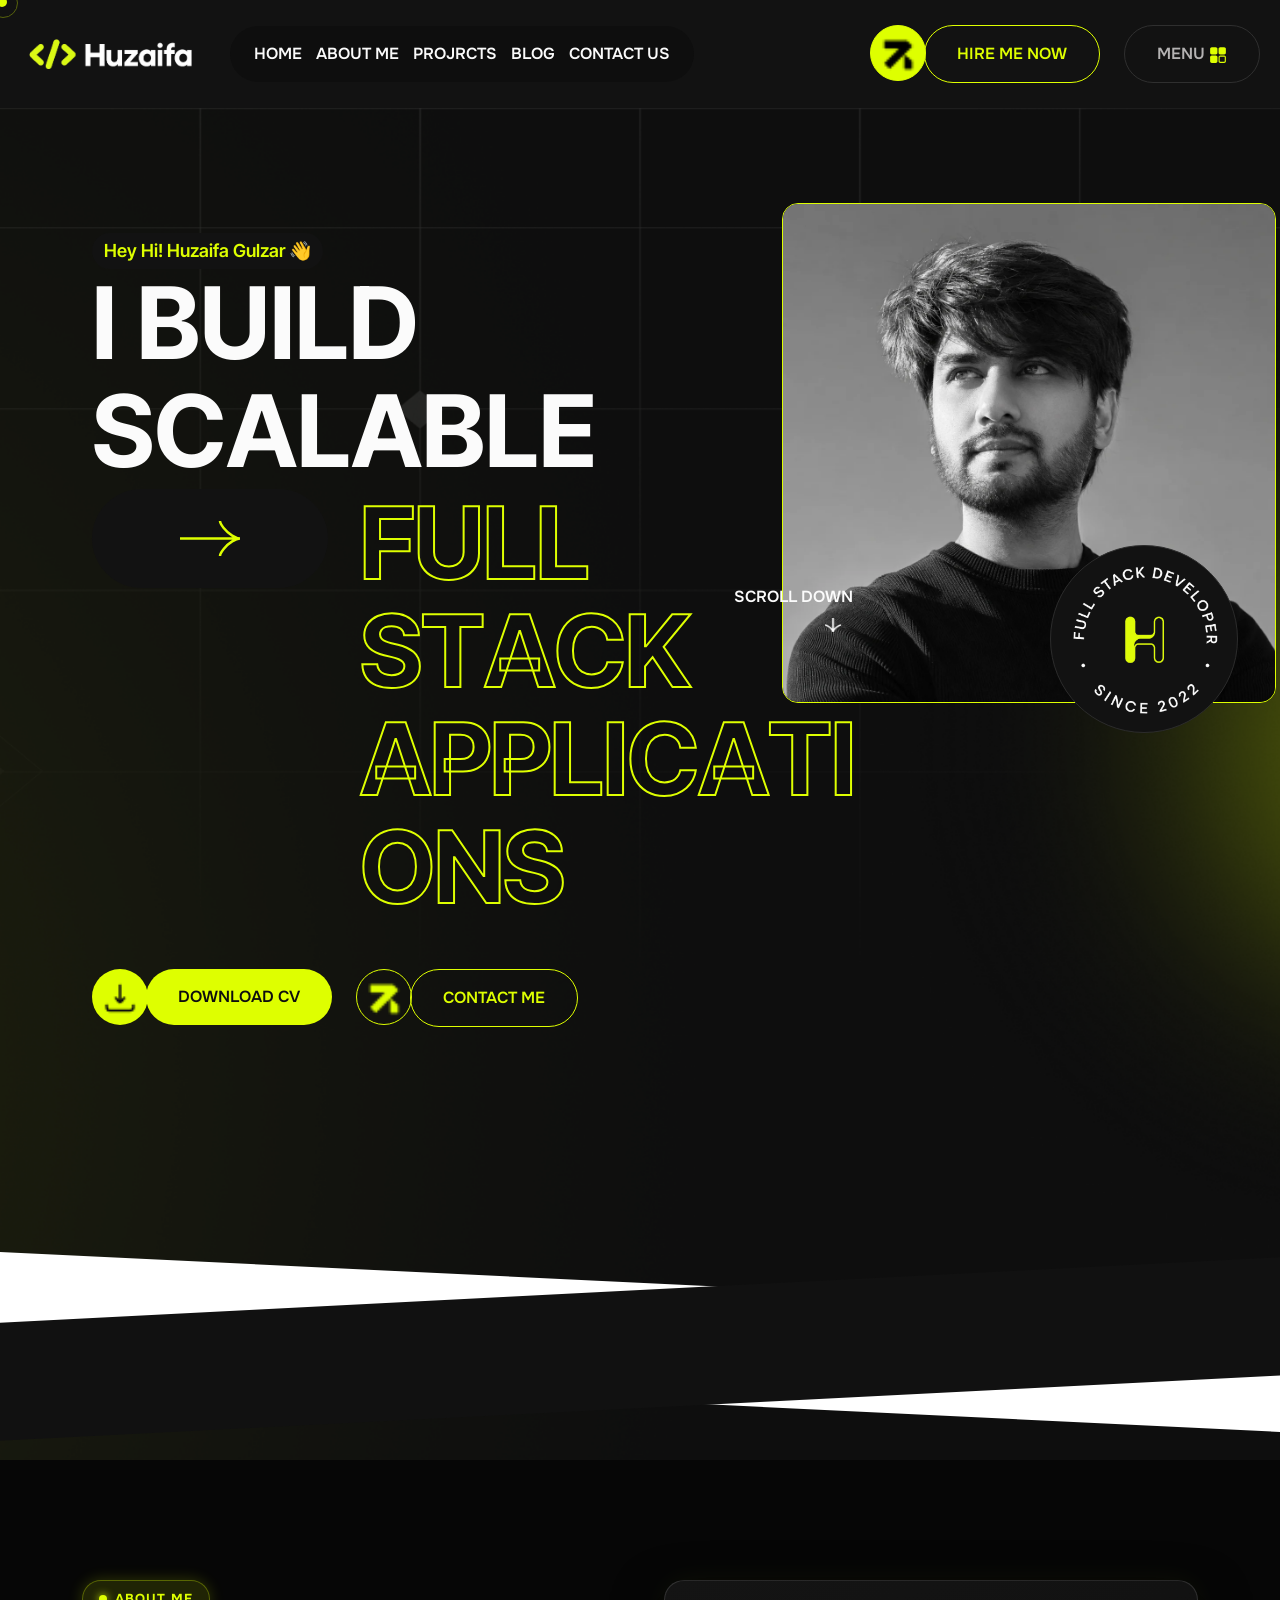
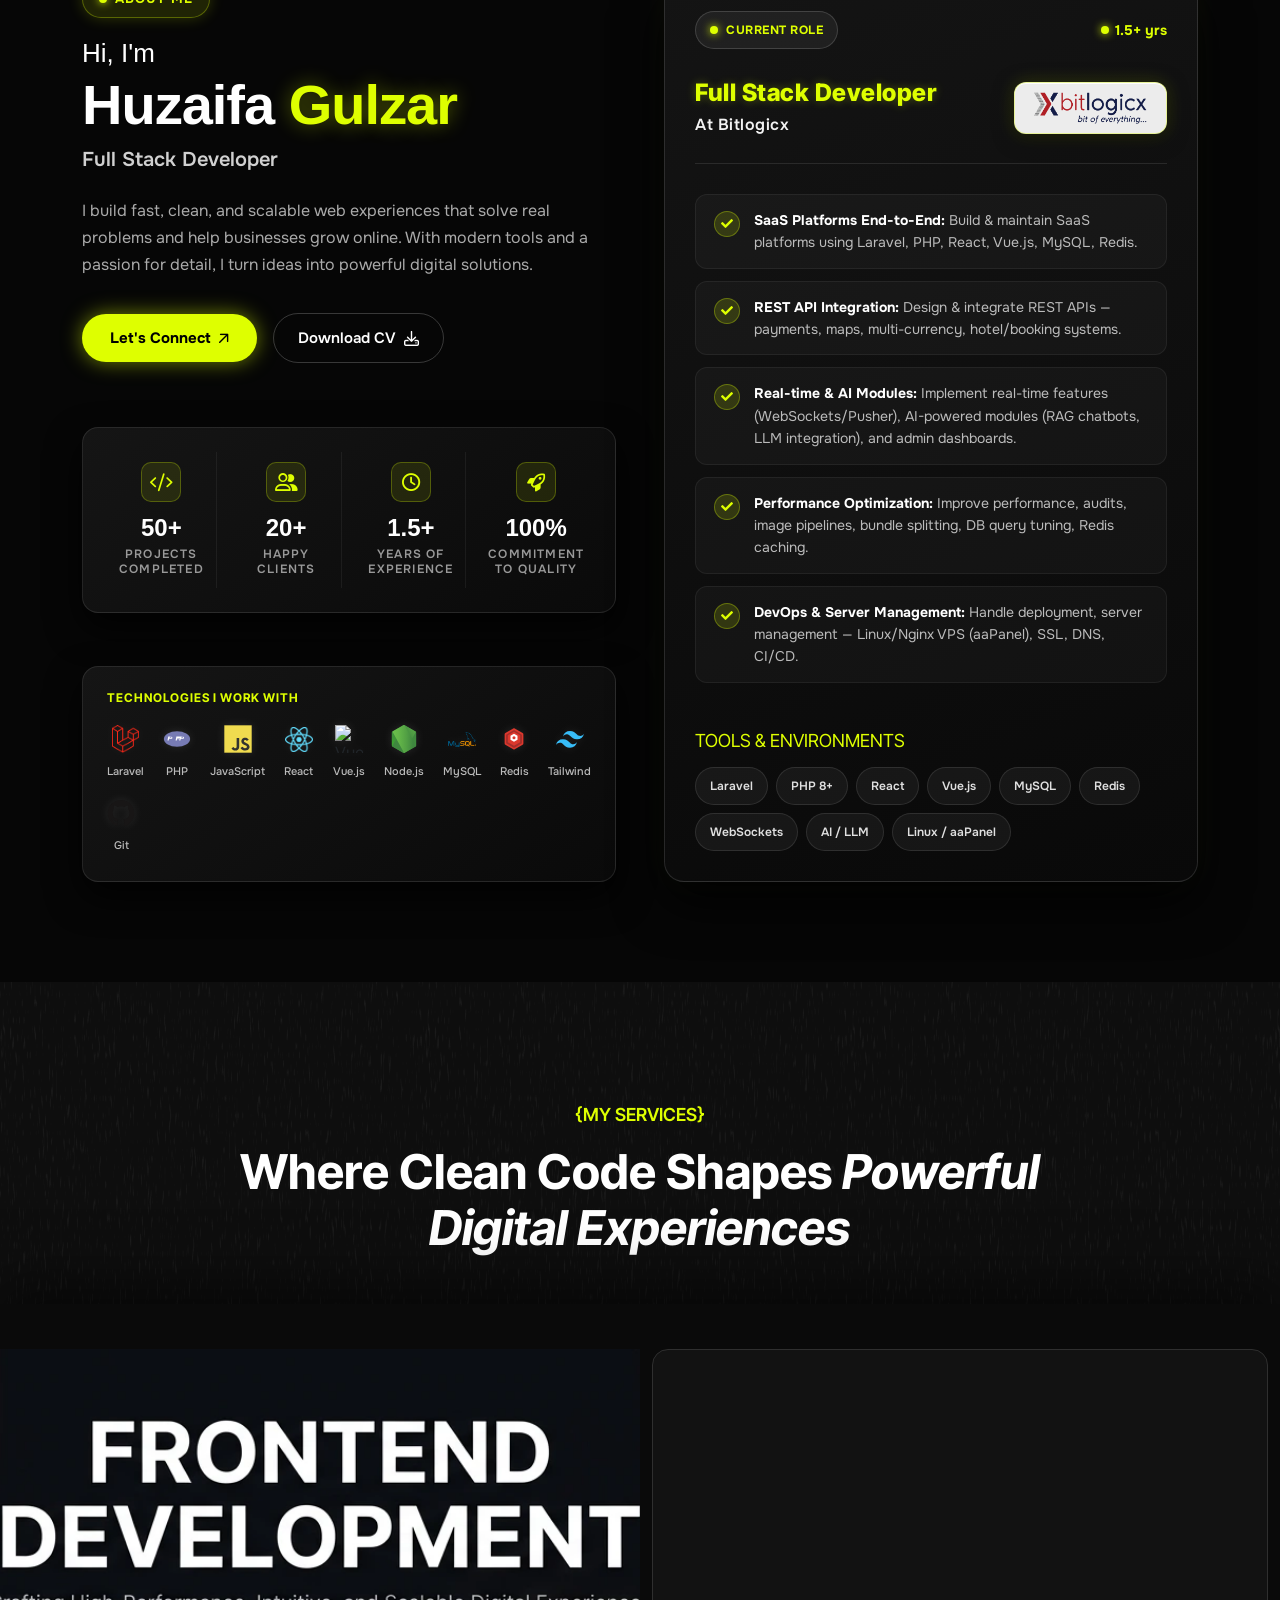
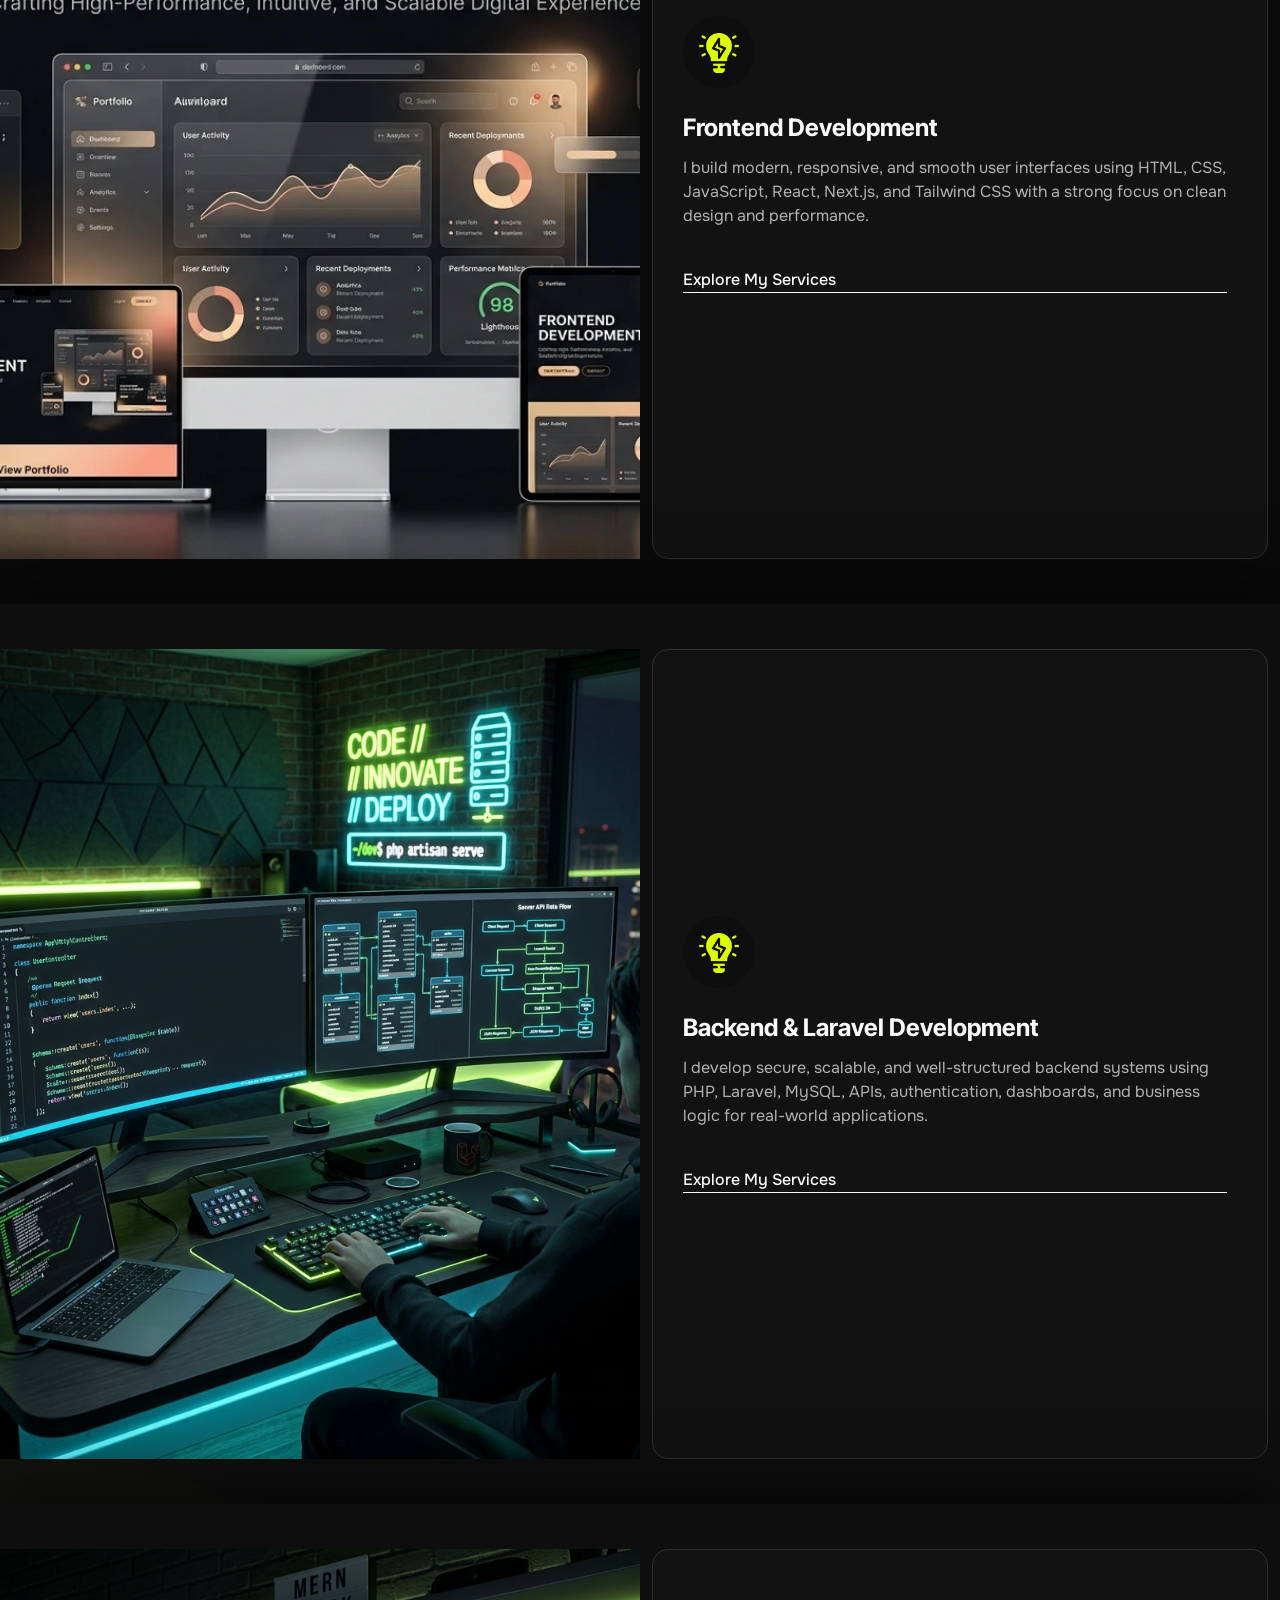
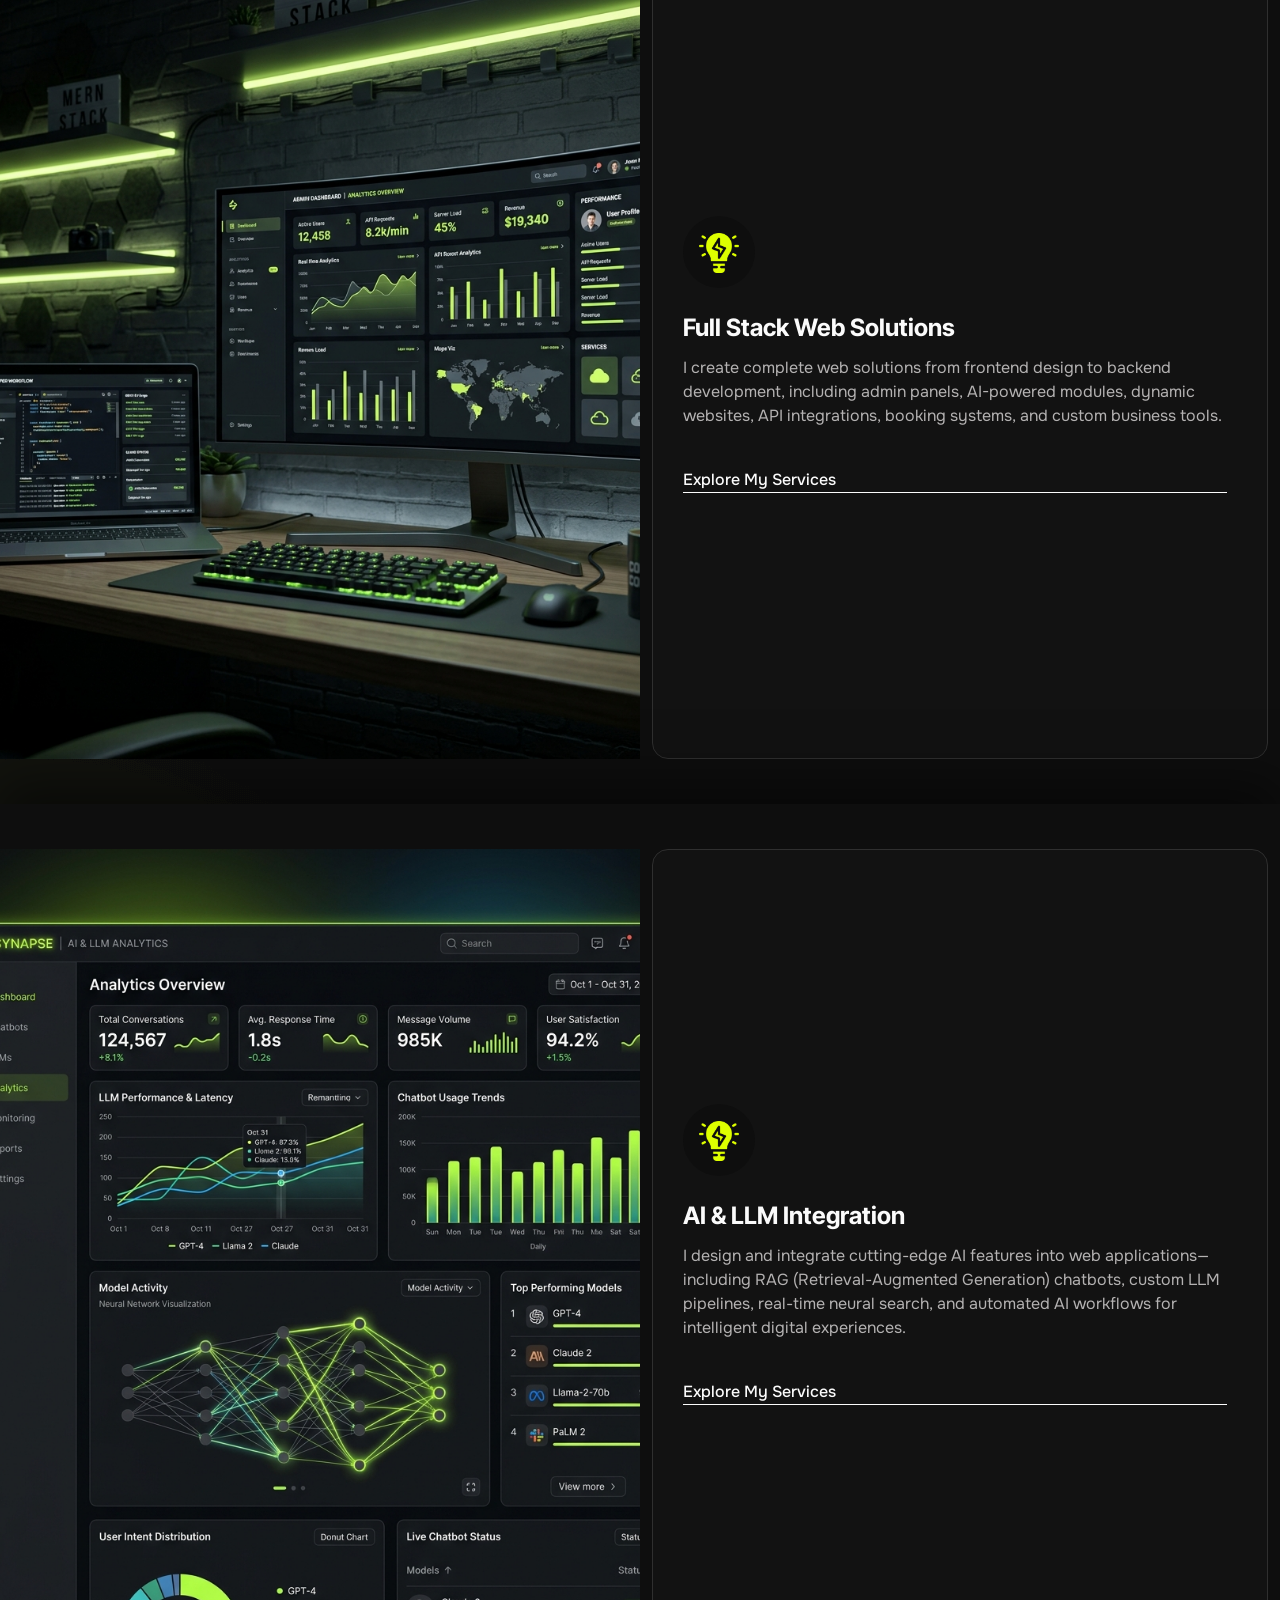
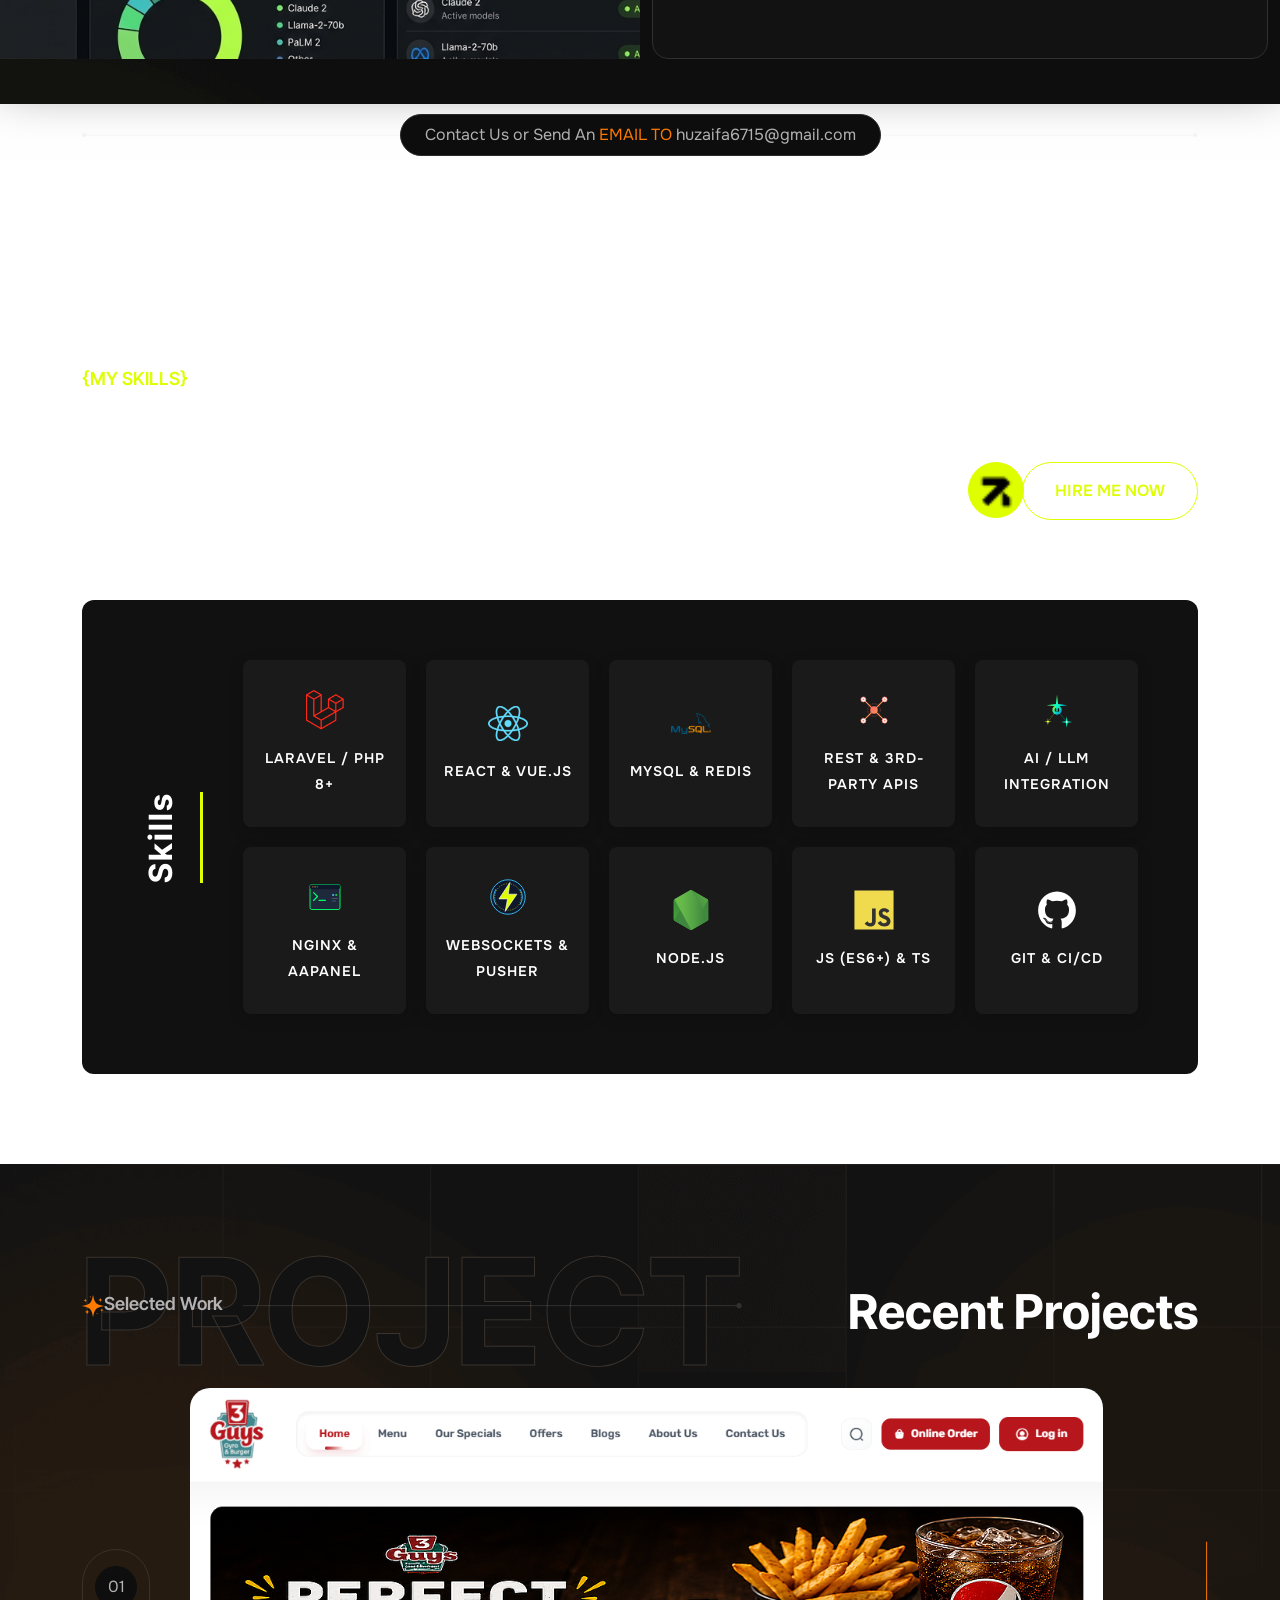
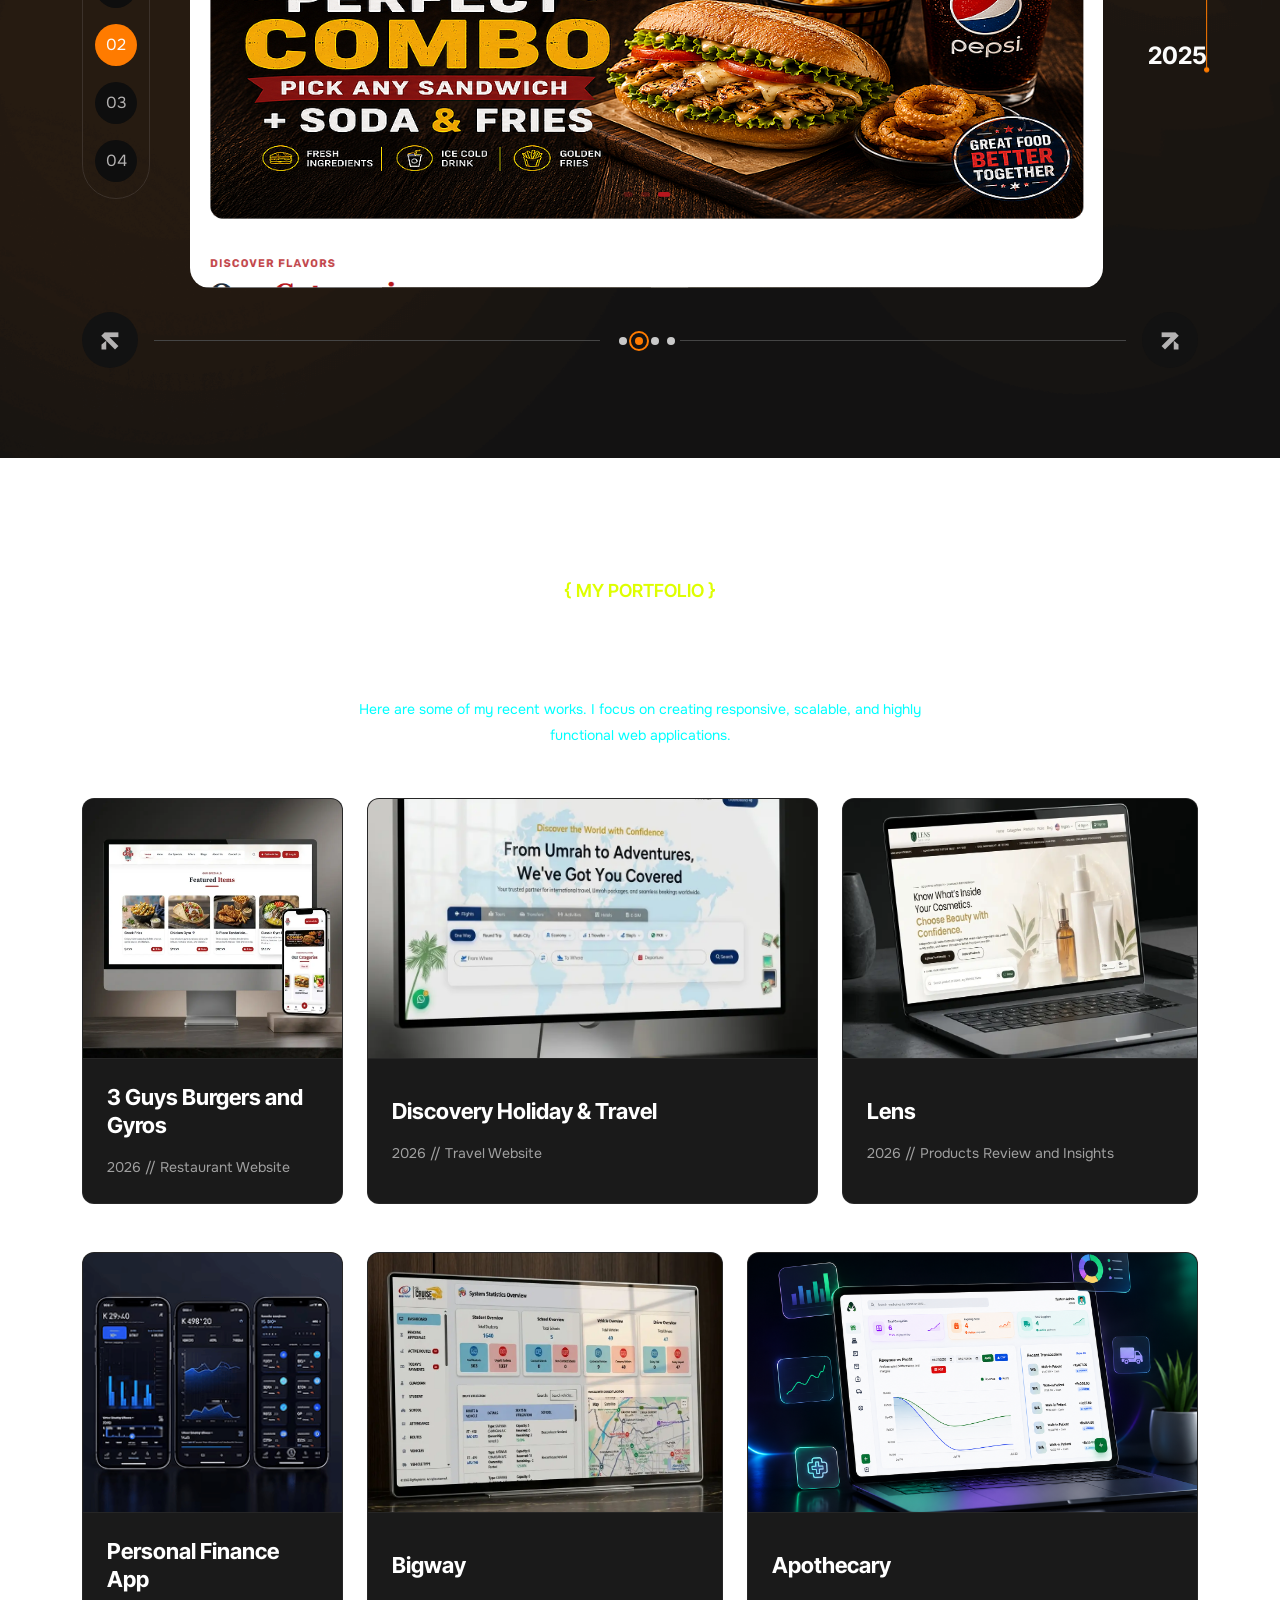
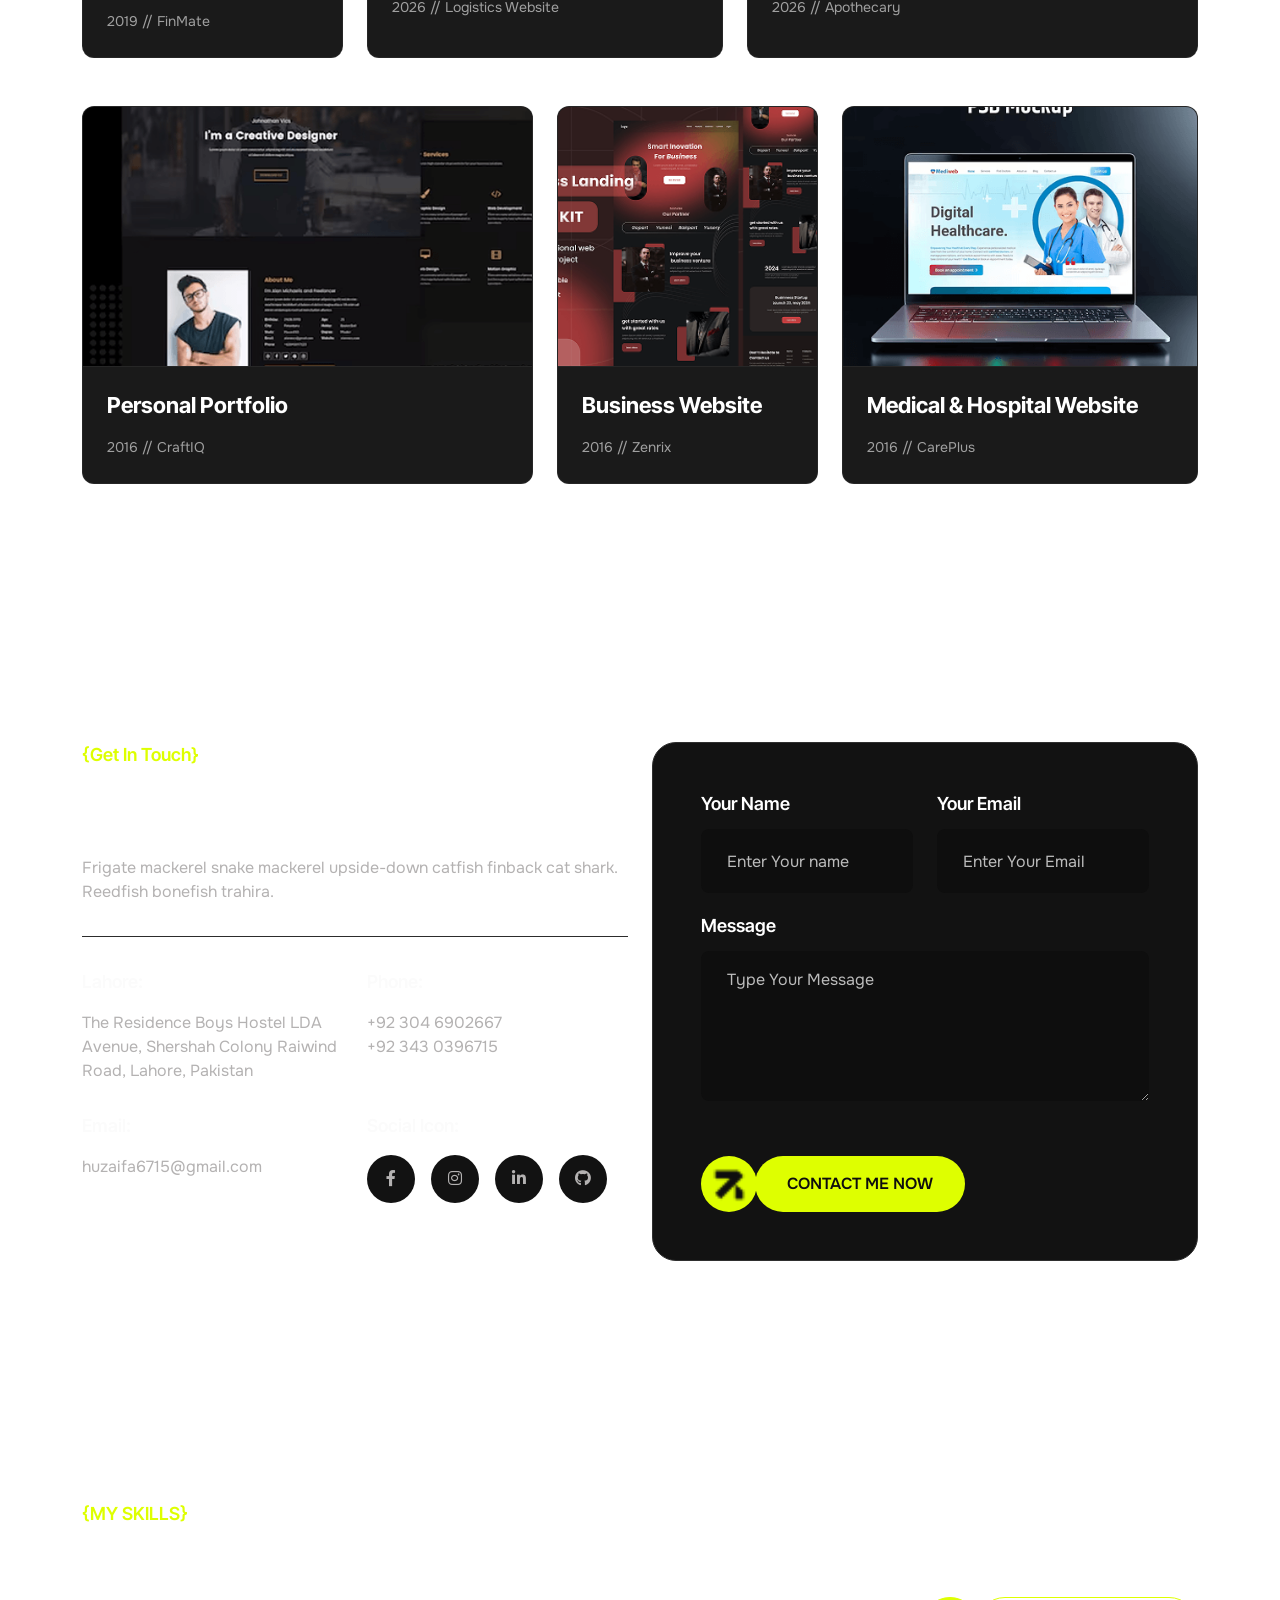
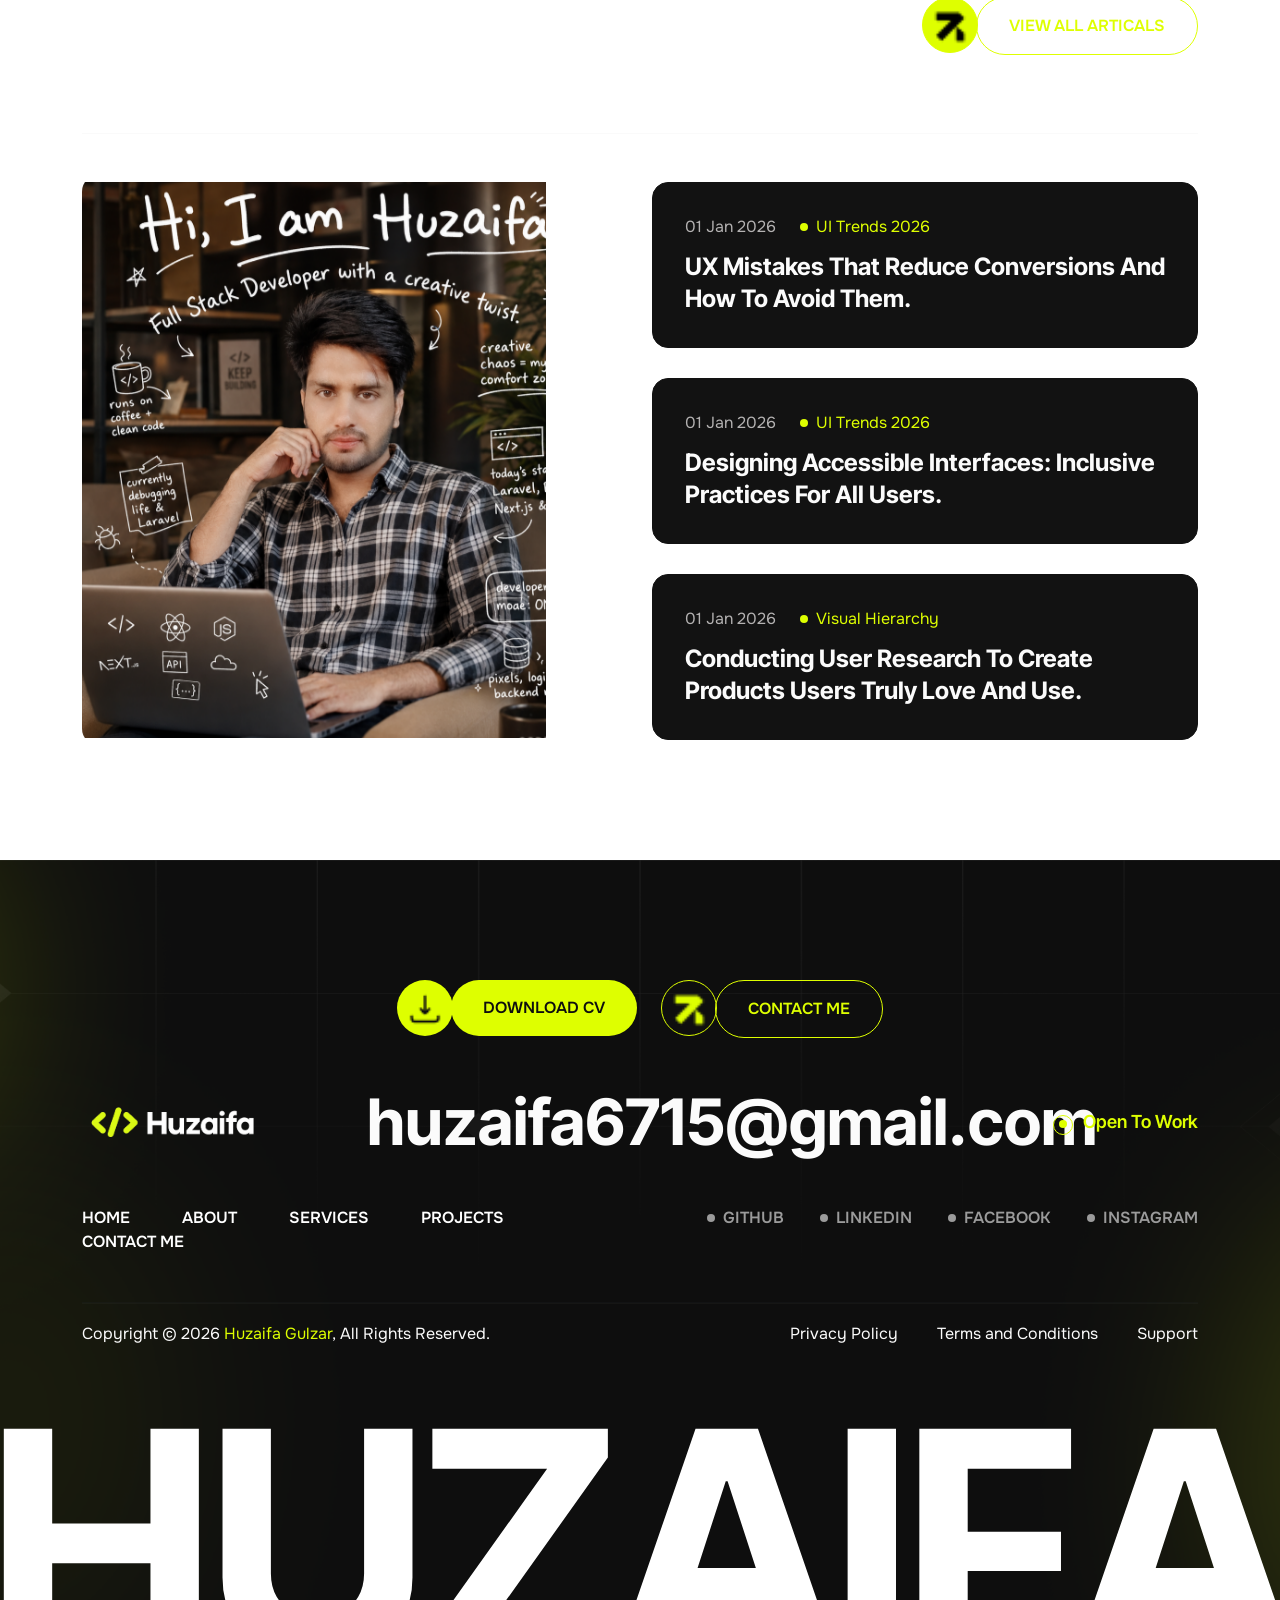
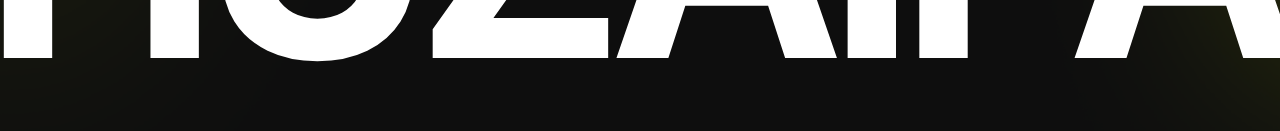
==== commit fa193aab: "changes added" ====
--- a/index.html
+++ b/index.html
@@ -587,7 +587,7 @@
                     <div class="col-xl-6 col-lg-12 d-flex flex-column justify-content-between">
                         <div class="th-about-left-top mb-40">
                             <div class="row align-items-center g-4">
-                                <div class="col-md-7 col-sm-12">
+                                <div class="col-md-12 col-sm-12">
                                     <div class="th-about-badge mb-20">
                                         <span class="exp-pulse-dot"></span> ABOUT ME
                                     </div>
@@ -604,20 +604,7 @@
                                         <a href="assets/resume.pdf" class="th-btn-ghost" download>Download CV <i class="fa-regular fa-download"></i></a>
                                     </div>
                                 </div>
-                                <div class="col-md-5 col-sm-12 text-center">
-                                    <div class="th-orbital-pic-wrap">
-                                        <div class="th-orbital-ring"></div>
-                                        <div class="th-orbital-ring-2"></div>
-                                        <div class="th-orbital-dot"></div>
-                                        <div class="th-orbital-pic">
-                                            <img src="assets/img/devceloper/727434179_122361696194004349_5517306137305908641_n.jpg" alt="Huzaifa Gulzar">
-                                        </div>
-                                        <div class="th-pic-badge">
-                                            <strong>1.5+</strong>
-                                            <span>Years of<br>Experience</span>
-                                        </div>
-                                    </div>
-                                </div>
+                                
                             </div>
                         </div>
 
@@ -1307,11 +1294,11 @@
                     <div class="col-xl-5 col-md-6 mb-48">
                         <div class="th-portfolio-wrap">
                             <div class="th-portfolio-wrap-thumb image-anime">
-                                <img class="w-100" src="assets/img/designer/th-portfolio-2.3.png" alt="">
+                                <img class="w-100" src="assets/img/designer/th-portfolio-2.4.png" alt="">
                             </div>
                             <div class="th-portfolio-wrap-content">
-                                <h3 class="th-title"><a href="portfolio-details.html">Fitness and Gym Website</a></h3>
-                                <p class="th-para">2025 // Prowess</p>
+                                <h3 class="th-title"><a href="http://apothecary.site.je/" target="_blank" rel="noopener noreferrer">Apothecary</a></h3>
+                                <p class="th-para">2026 // Apothecary</p>
                             </div>
                         </div>
                     </div>
@@ -1513,35 +1500,33 @@
                             <div class="row">
                                 <div class="col-xl-6 col-md-6 mb-30">
                                     <div class="th-contact-sm-widget-1">
-                                        <h3 class="title pb-16">New York:</h3>
-                                        <a href="#" class="th-parea">Agencium Ltd, 31 Ashcombe, London NW5 1QU, UK</a>
+                                        <h3 class="title pb-16">Lahore:</h3>
+                                        <a href="#" class="th-parea">The Residence Boys Hostel LDA Avenue, Shershah Colony Raiwind Road, Lahore, Pakistan</a>
                                     </div>
                                 </div>
 
                                 <div class="col-xl-6 col-md-6 mb-30">
                                     <div class="th-contact-sm-widget-1">
                                         <h3 class="title pb-16">Phone:</h3>
-                                        <a href="tel:+13685678954" class="th-parea">+1 (368) 567 89 54</a> <br>
-                                        <a href="tel:+8003508431" class="th-parea">+ 800 350 84 31</a>
+                                        <a href="tel:+923046902667" class="th-parea">+92 304 6902667</a> <br>
+                                        <a href="tel:+923430396715" class="th-parea">+92 343 0396715</a>
                                     </div>
                                 </div>
 
                                 <div class="col-xl-6 col-md-6 mb-30">
                                     <div class="th-contact-sm-widget-1">
                                         <h3 class="title pb-16">Email:</h3>
-                                        <a href="mailto:support@axency.com" class="th-parea">support@axency.com</a> <br>
-                                        <a href="mailto:inforaxency@gmail.com"
-                                            class="th-parea">inforaxency@gmail.com</a>
+                                        <a href="mailto:huzaifa6715@gmail.com" class="th-parea">huzaifa6715@gmail.com</a>
                                     </div>
                                 </div>
 
                                 <div class="col-xl-6 col-md-6 mb-30">
                                     <div class="th-contact-sm-widget-1">
                                         <h3 class="title pb-16">Social Icon:</h3>
-                                        <a href="#" class="contact-social"><i class="fa-brands fa-facebook-f"></i></a>
-                                        <a href="#" class="contact-social"><i class="fa-brands fa-behance"></i></a>
-                                        <a href="#" class="contact-social"><i class="fa-brands fa-linkedin-in"></i></a>
-                                        <a href="#" class="contact-social"><i class="fa-solid fa-basketball"></i></a>
+                                        <a href="https://www.facebook.com/profile.php?id=61550130473251" class="contact-social"><i class="fa-brands fa-facebook-f"></i></a>
+                                        <a href="https://www.instagram.com/ihuzaifa.waseer/" class="contact-social"><i class="fa-brands fa-instagram"></i></a>
+                                        <a href="https://www.linkedin.com/in/huzaifa-gulzar-6715l/" class="contact-social"><i class="fa-brands fa-linkedin-in"></i></a>
+                                        <a href="https://github.com/Huzaifag" class="contact-social"><i class="fa-brands fa-github"></i></a>
                                     </div>
                                 </div>
                             </div>
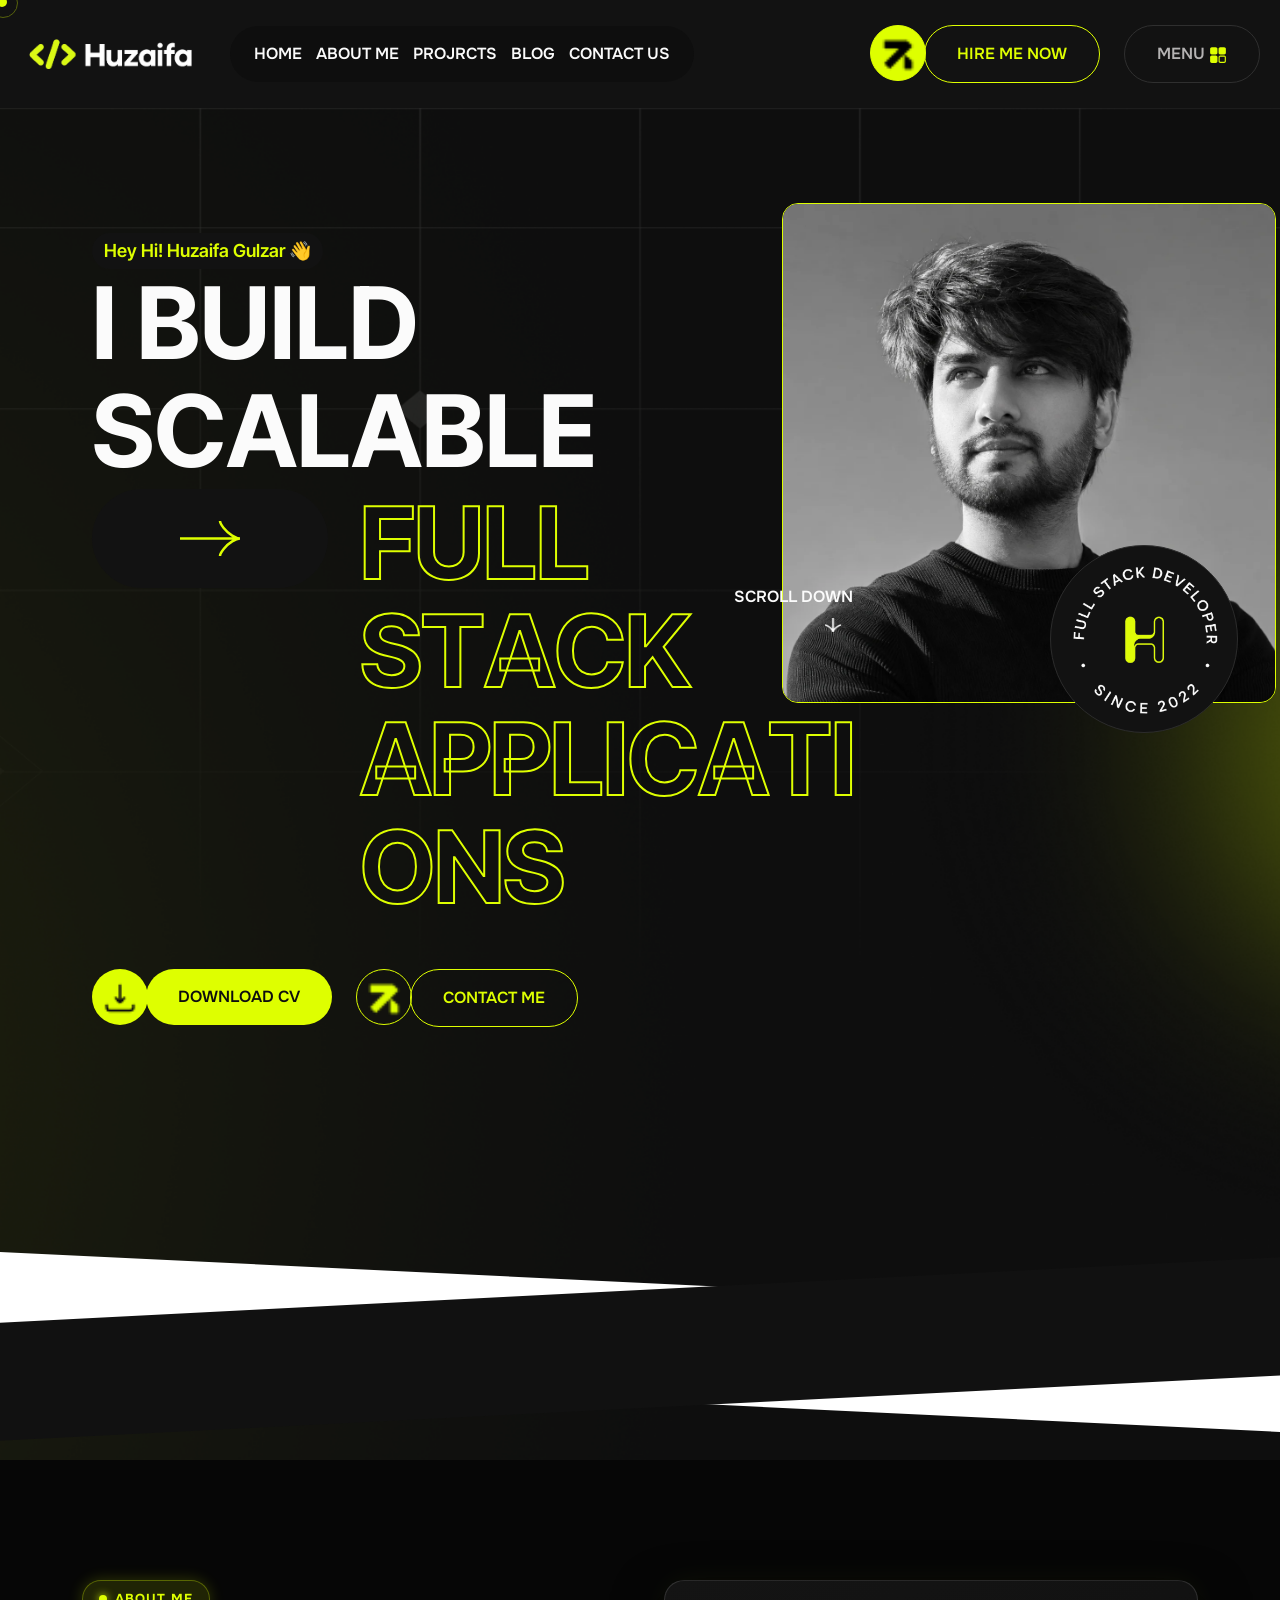
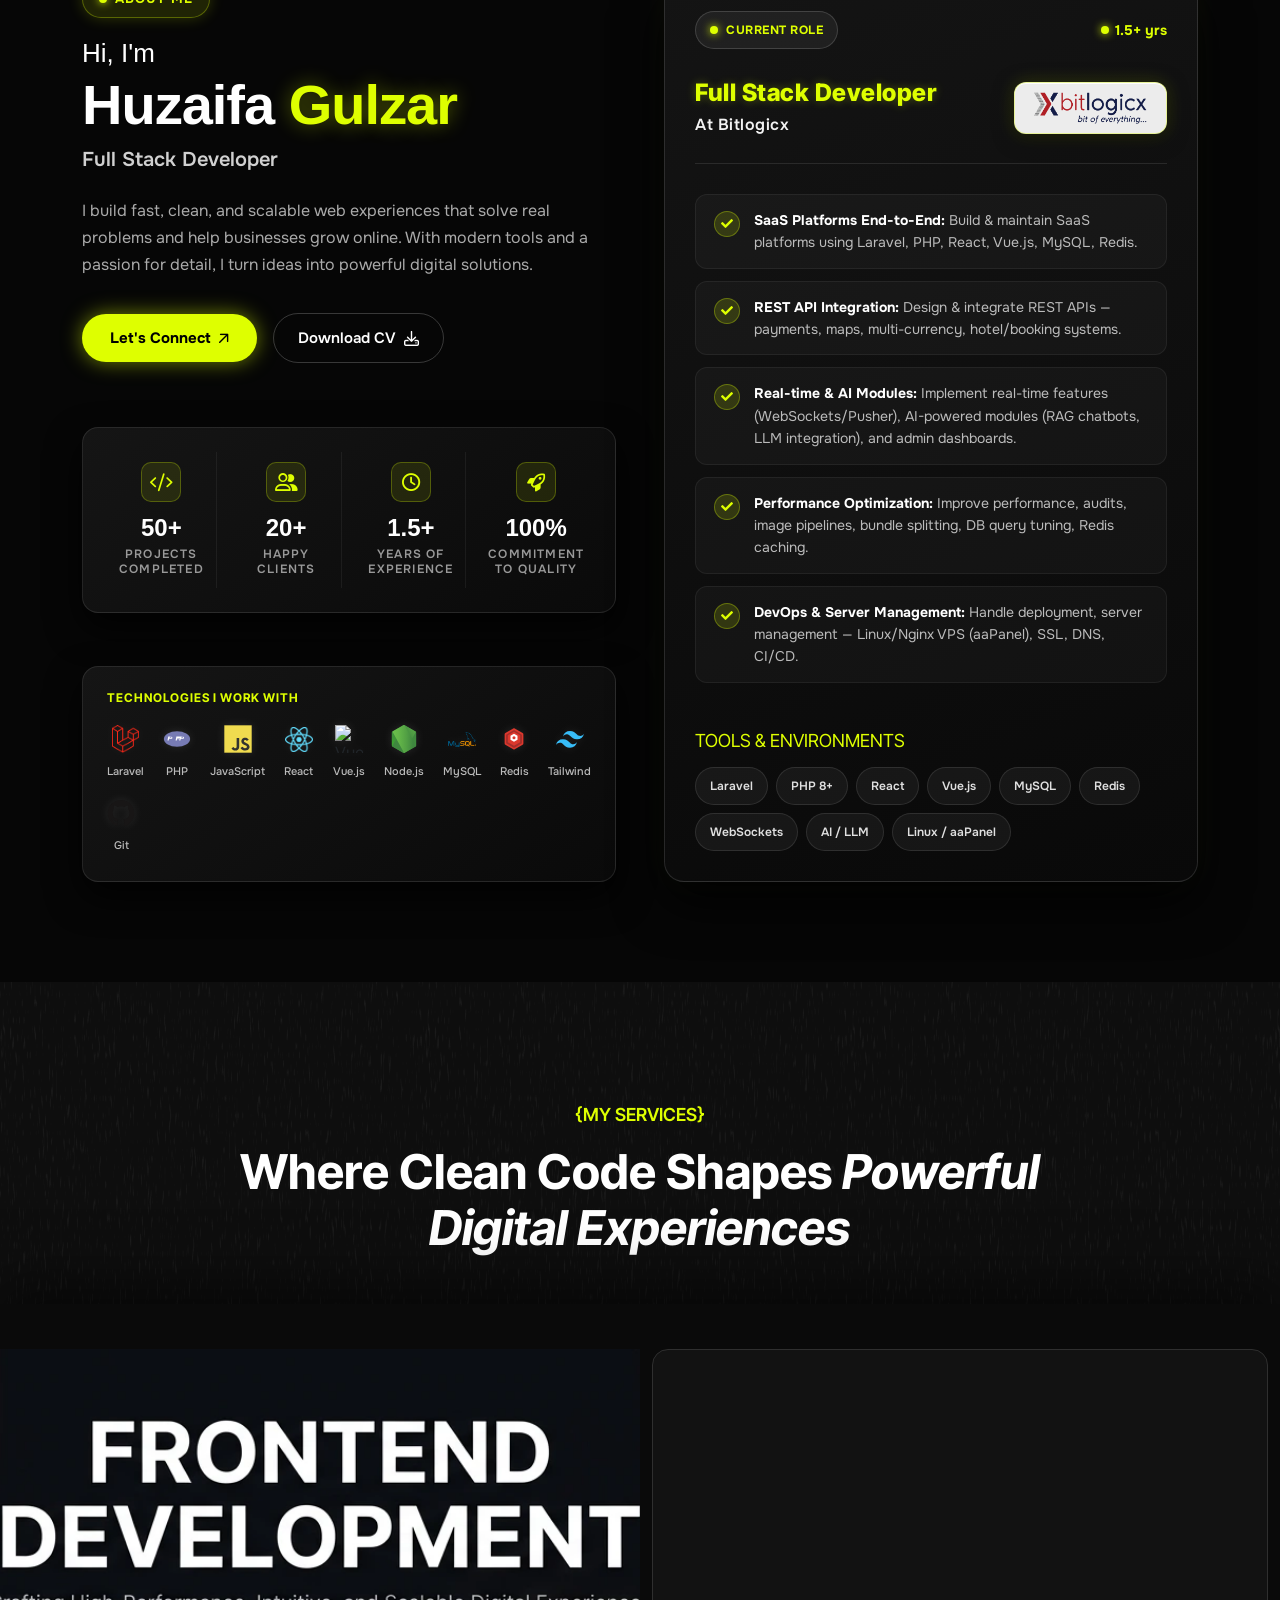
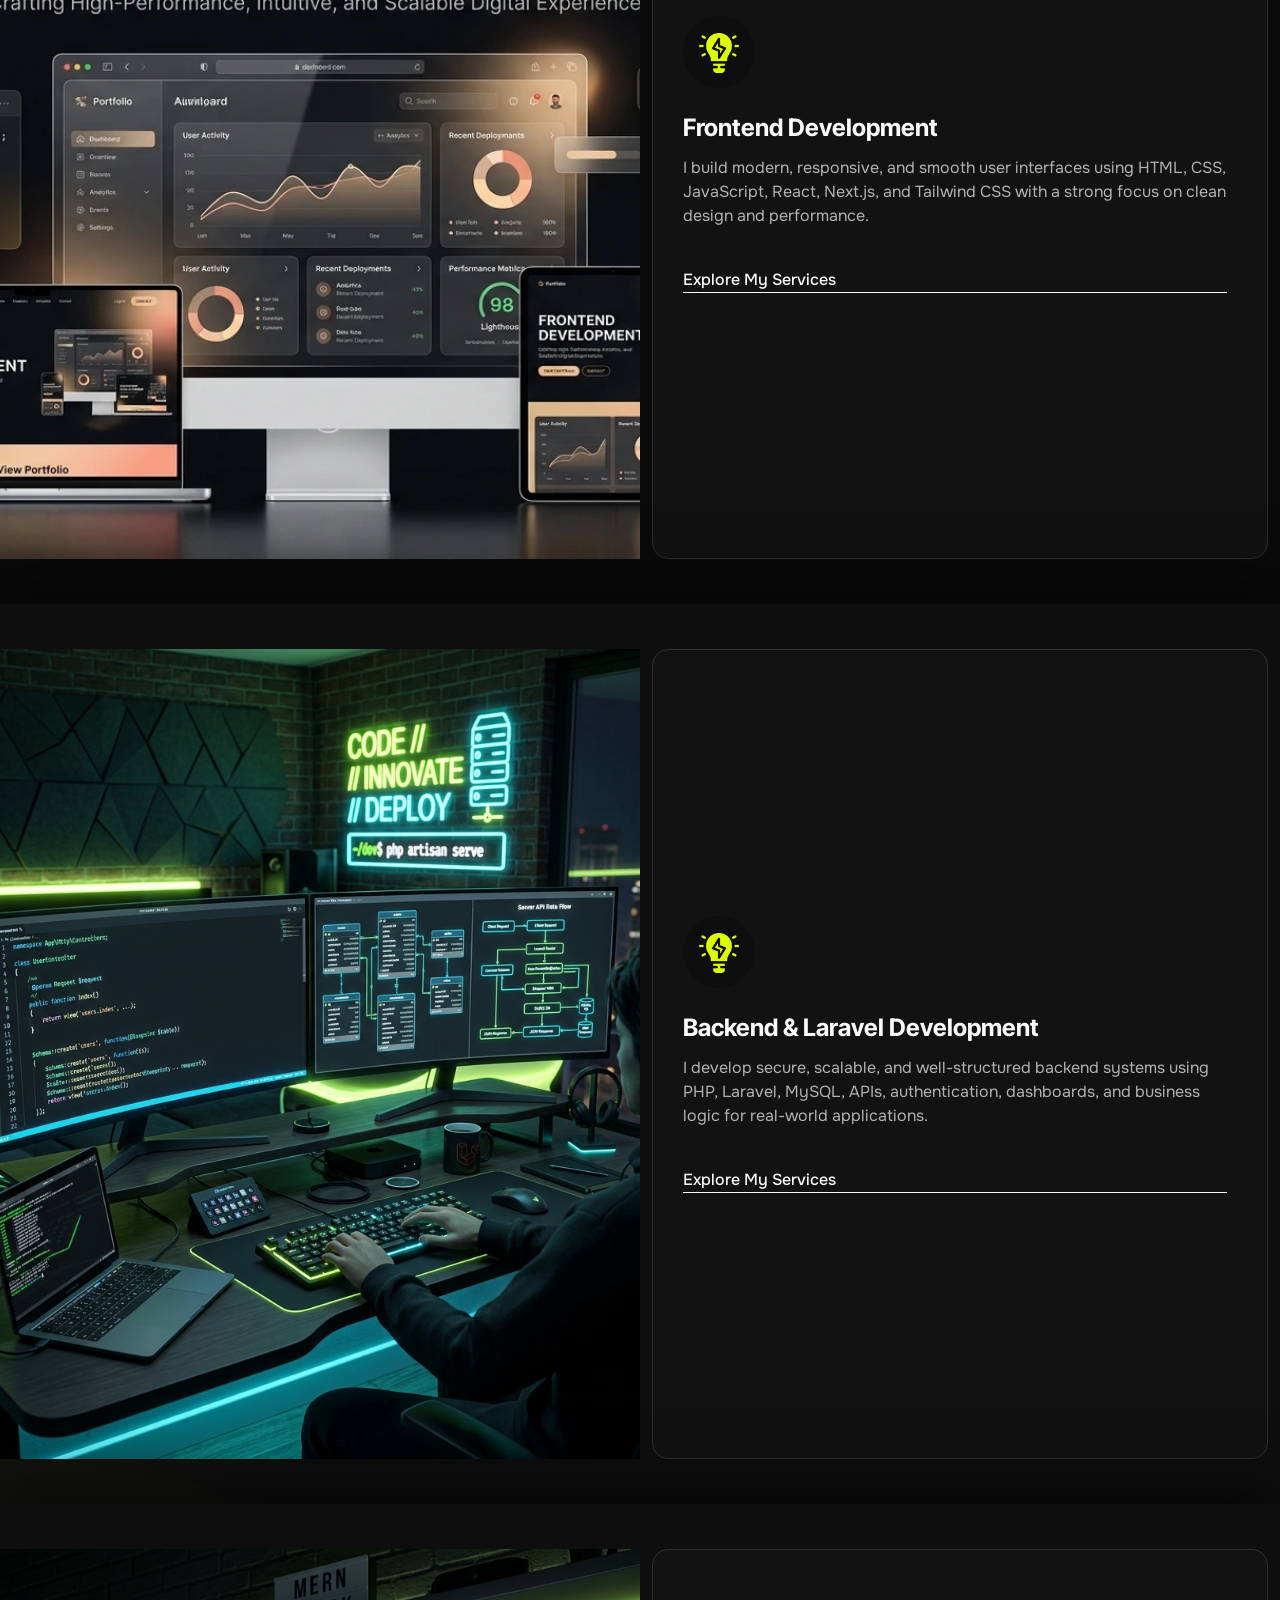
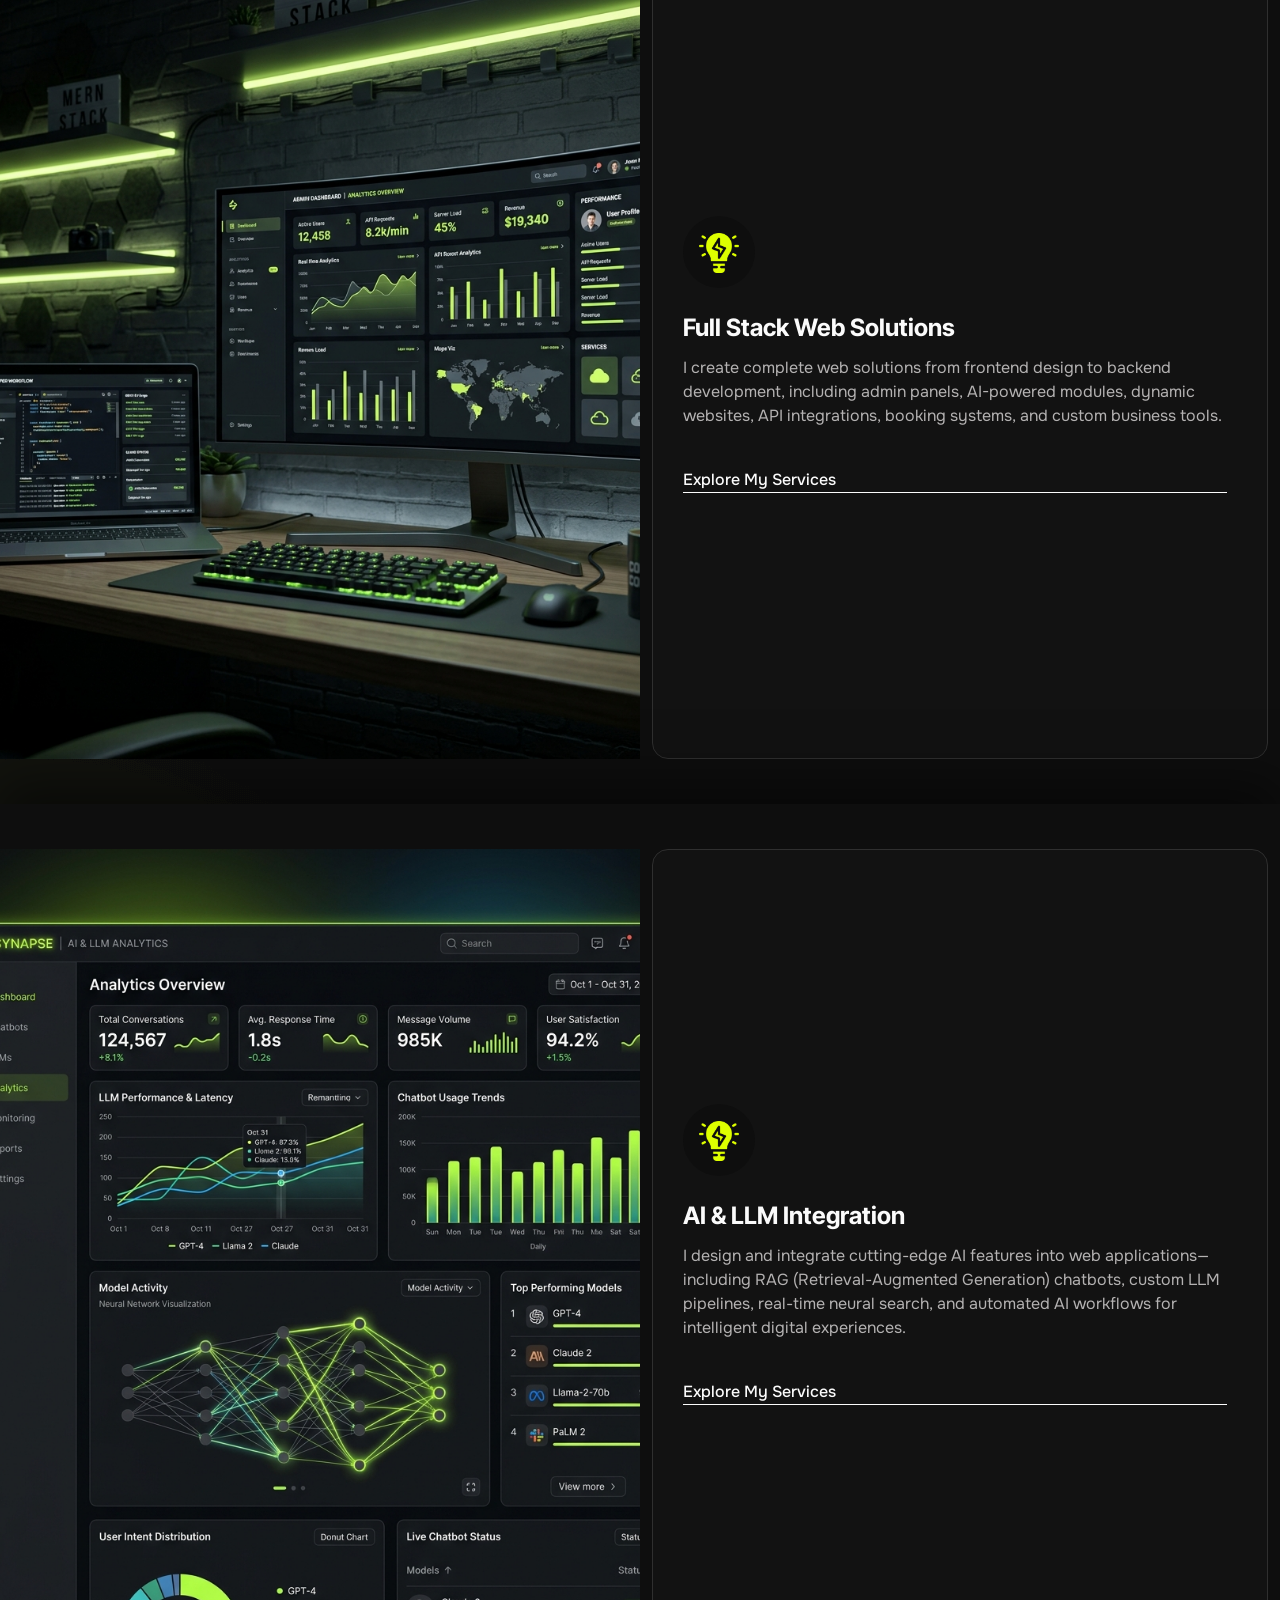
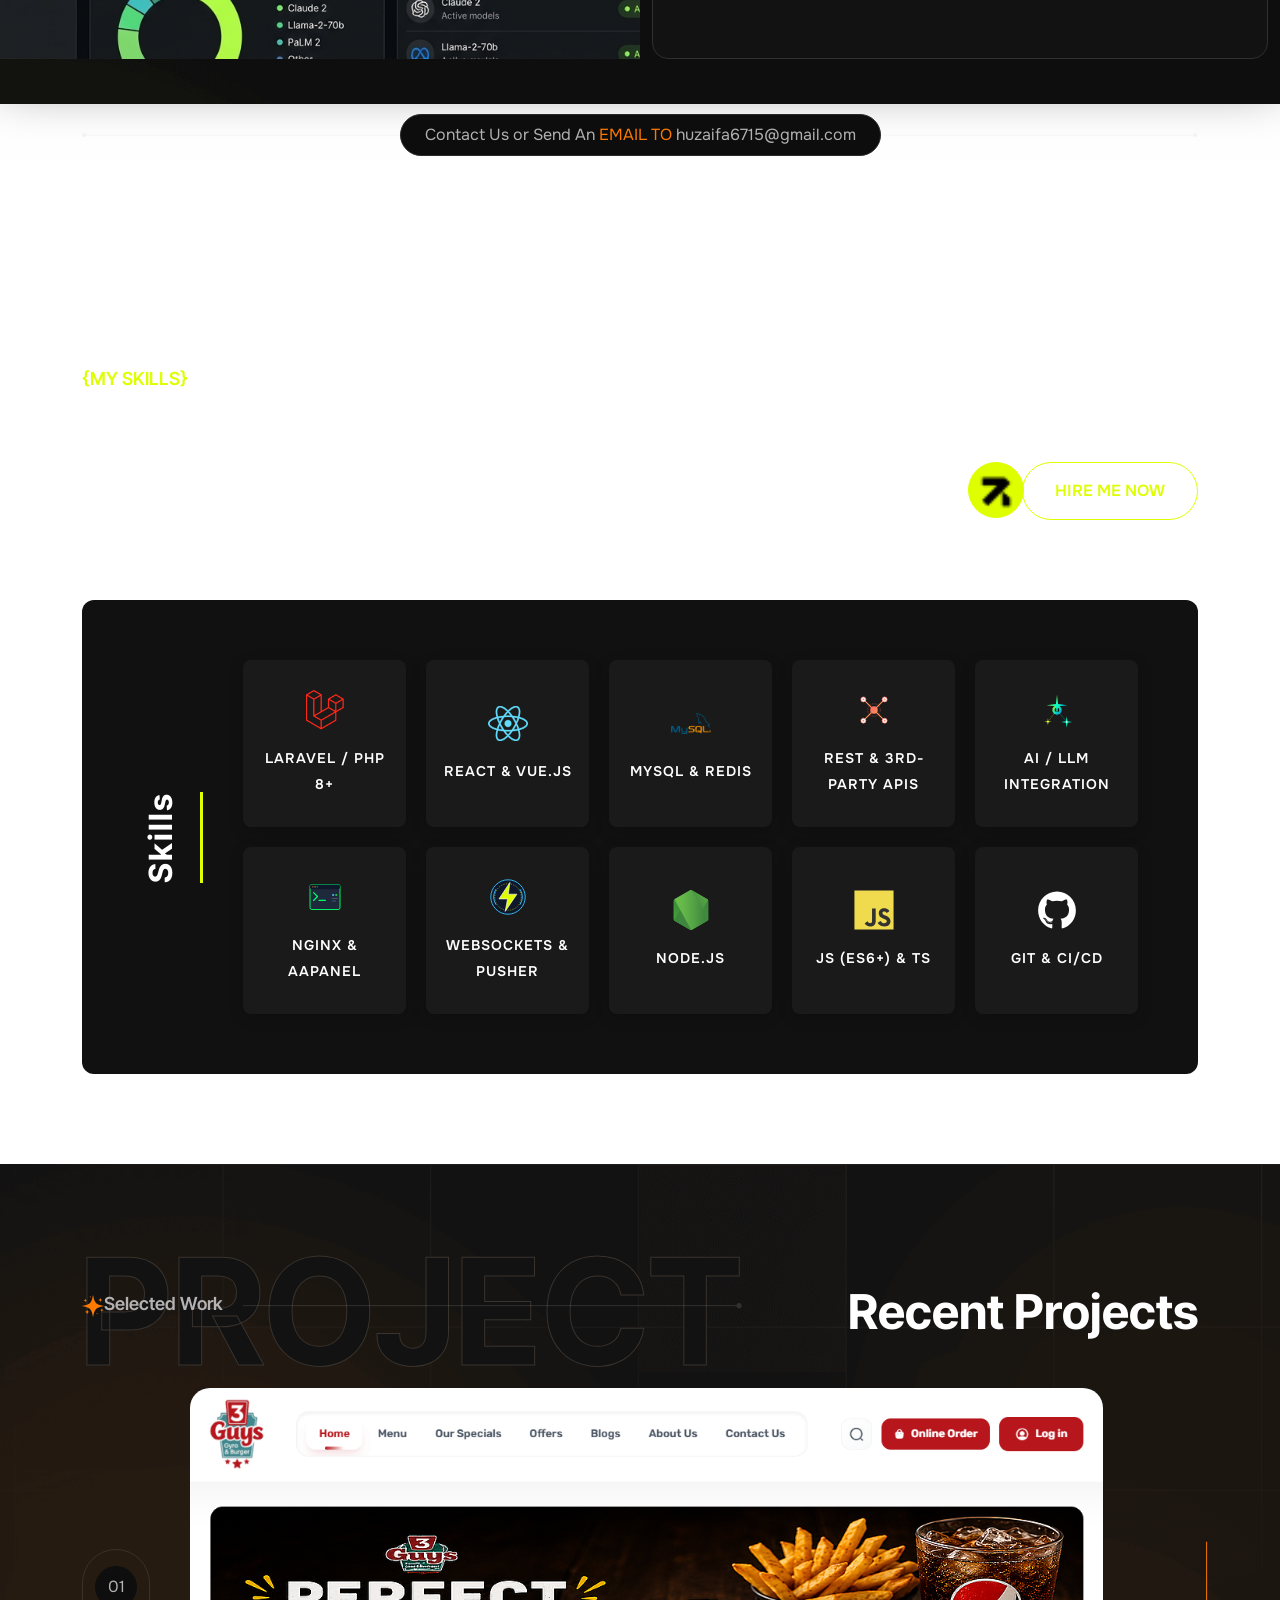
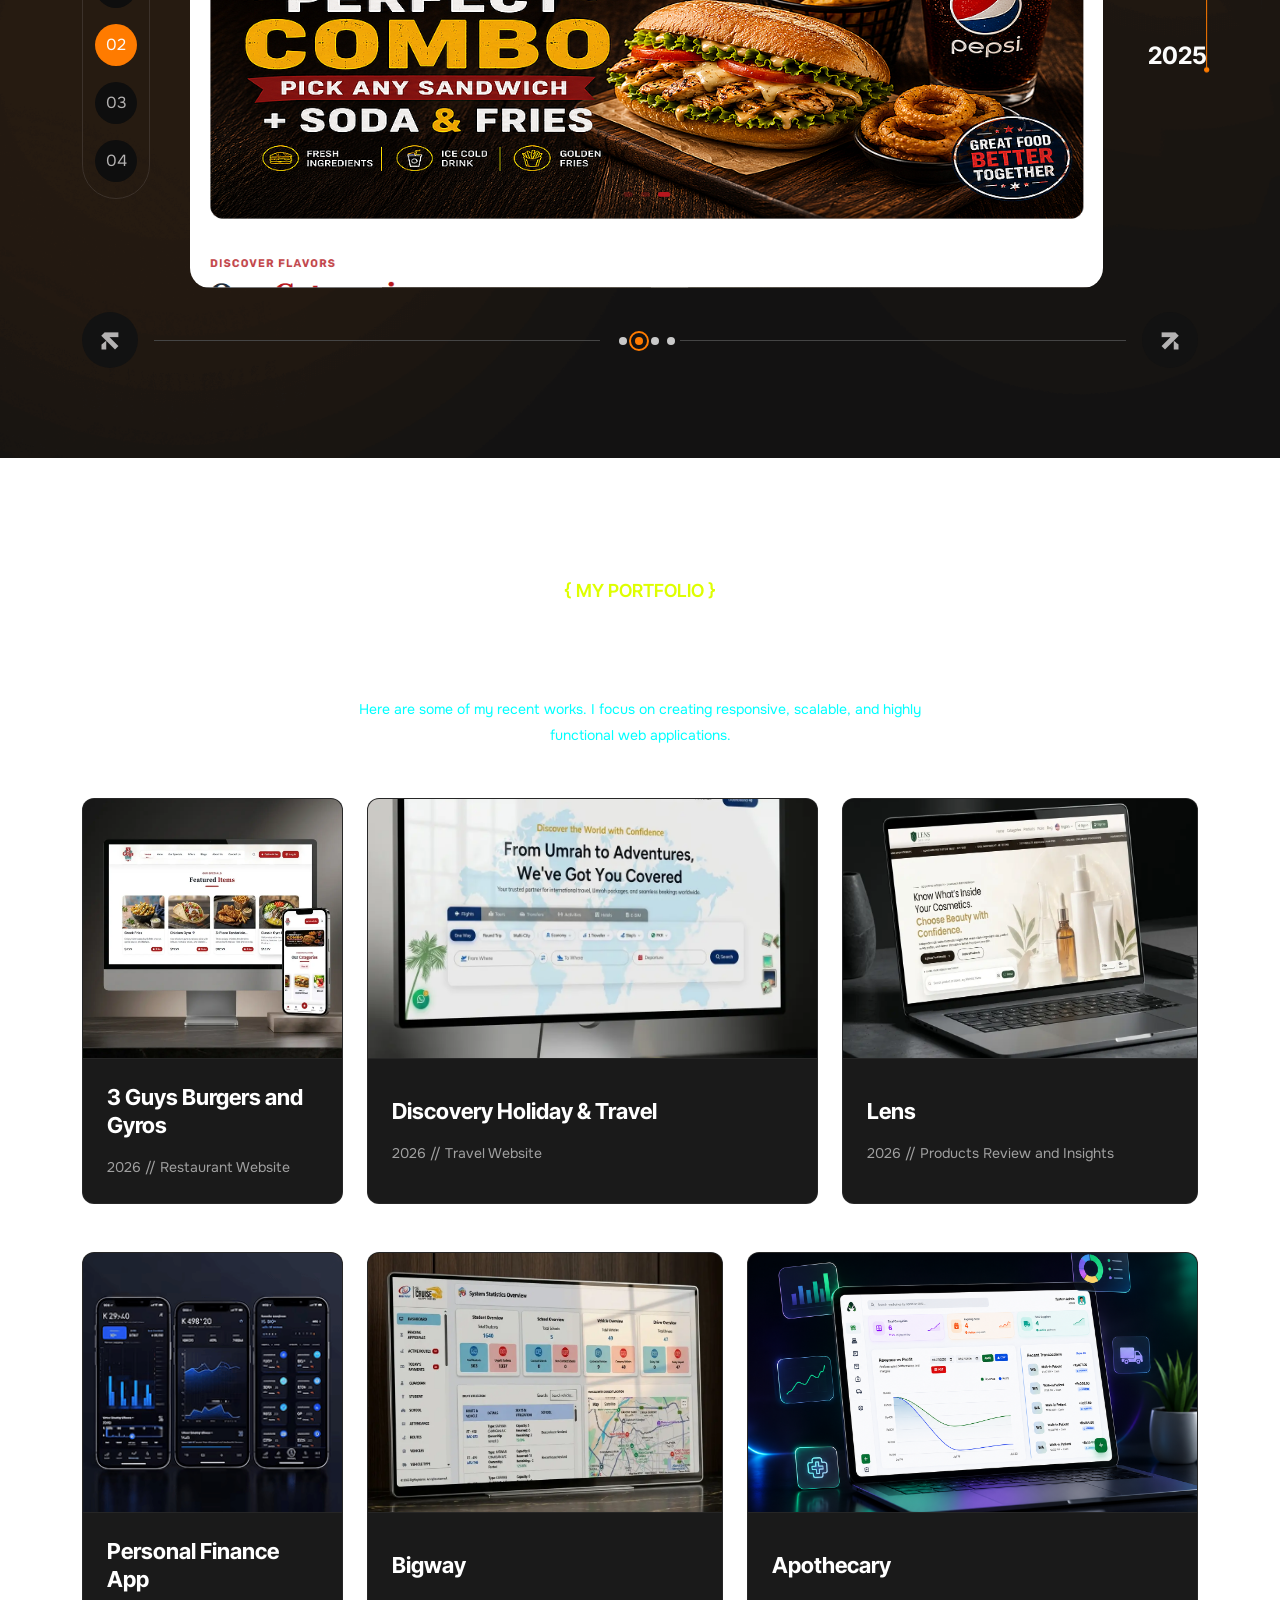
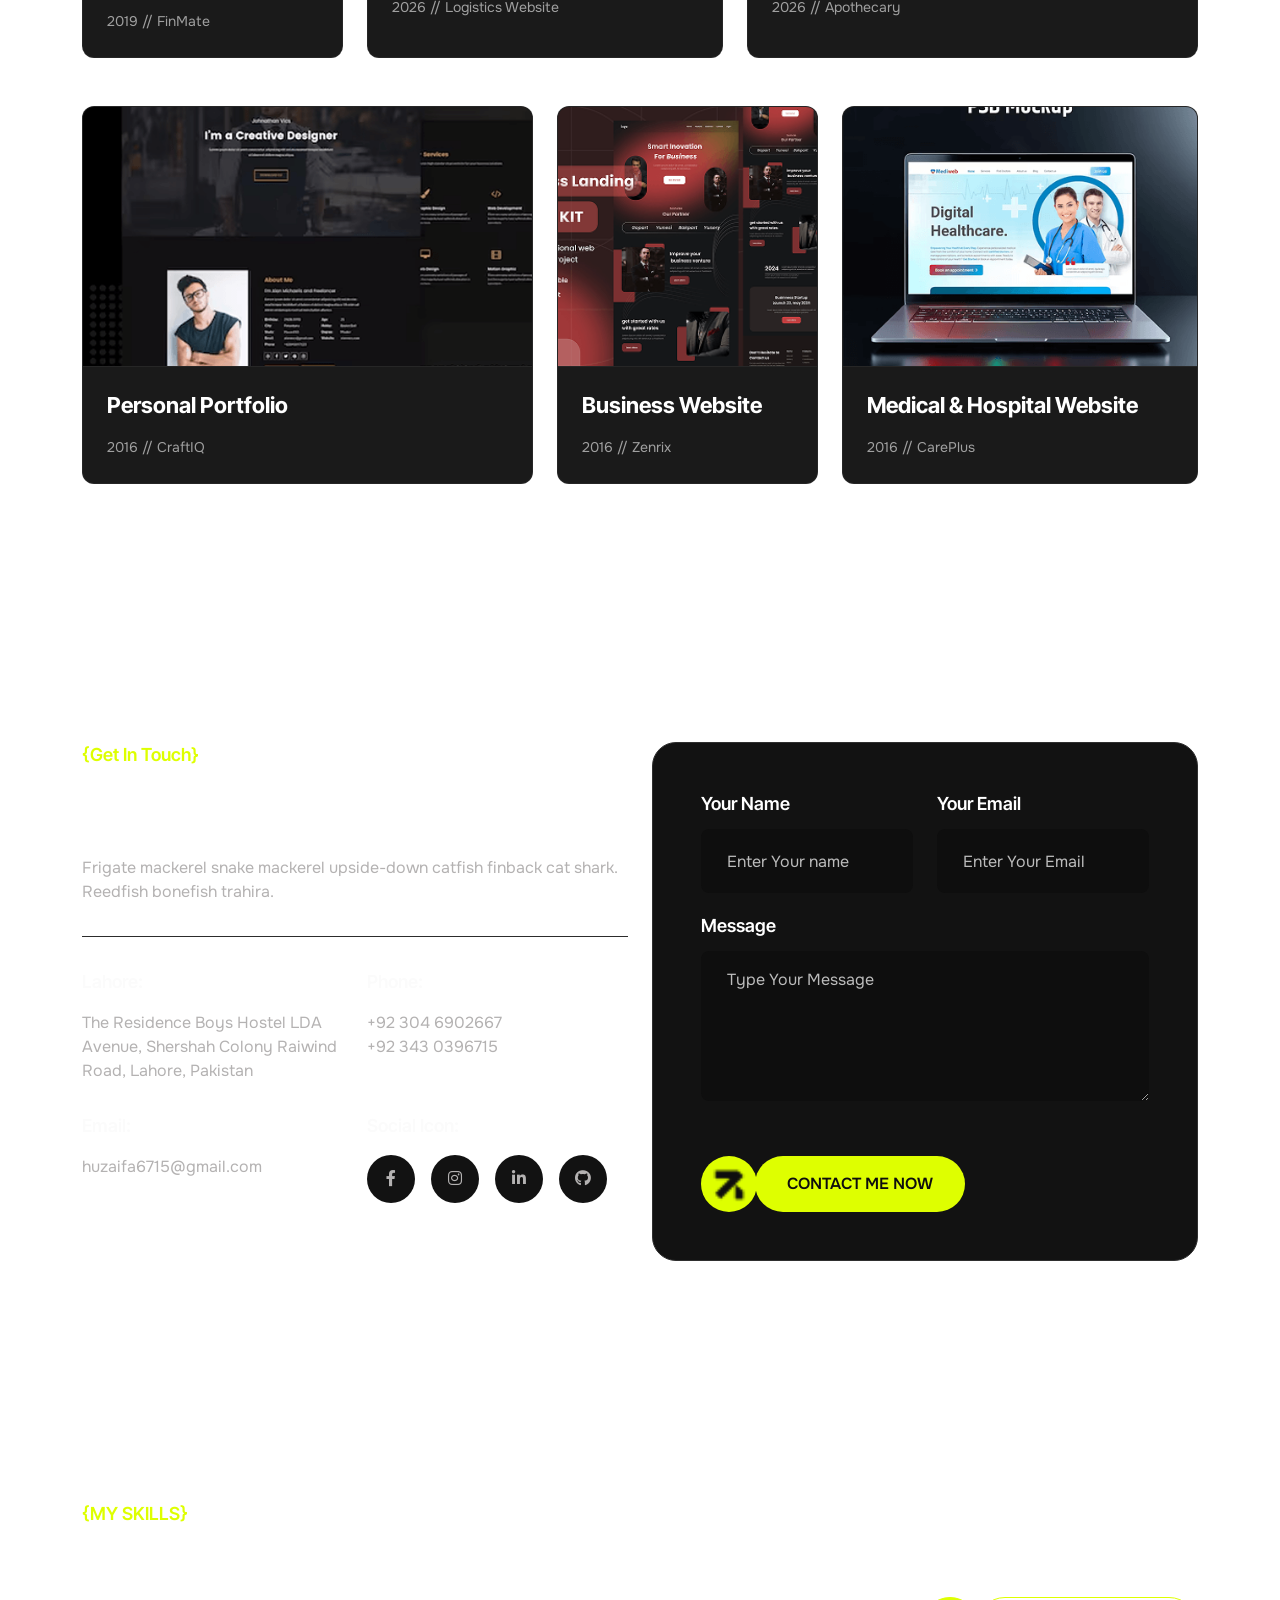
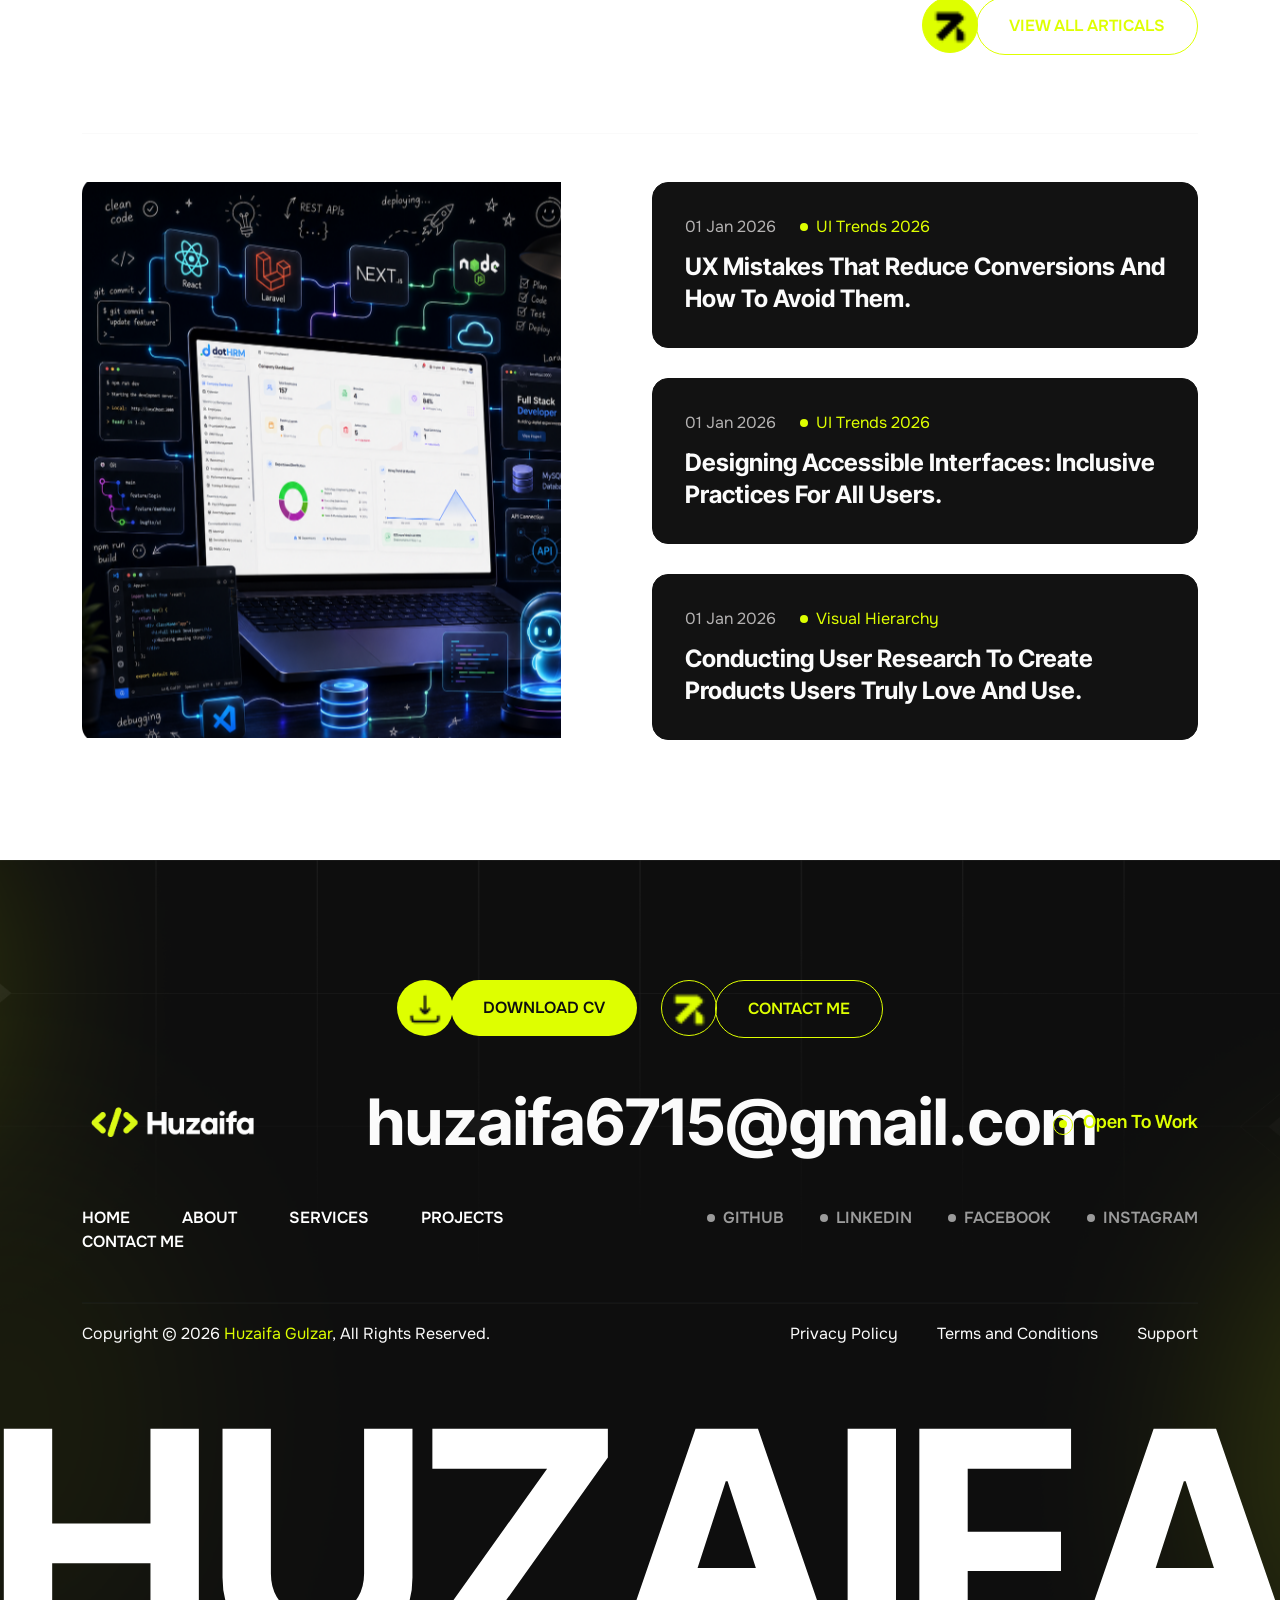
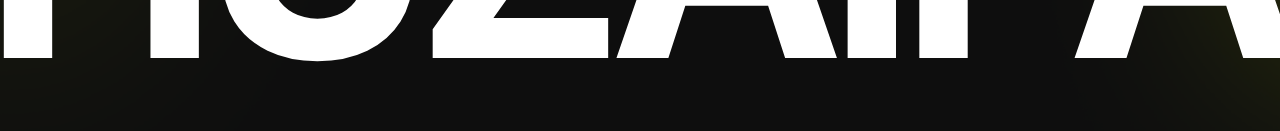
==== commit ef336615: "changes added" ====
--- a/index.html
+++ b/index.html
@@ -1600,7 +1600,7 @@
                         <div class="th-skill-wrap p-relative" data-aos="fade-up">
                             <!-- th skill thumb -->
                             <div class="th-skill-wrap-thumb p-relative reveal image-anime p-relative">
-                                <img class="profile" src="assets/img/devceloper/profile-2.png" alt="">
+                                <img class="profile" src="assets/img/designer/blog-cover.png" alt="">
 
                             </div>
                             <!-- th skill primary btn -->
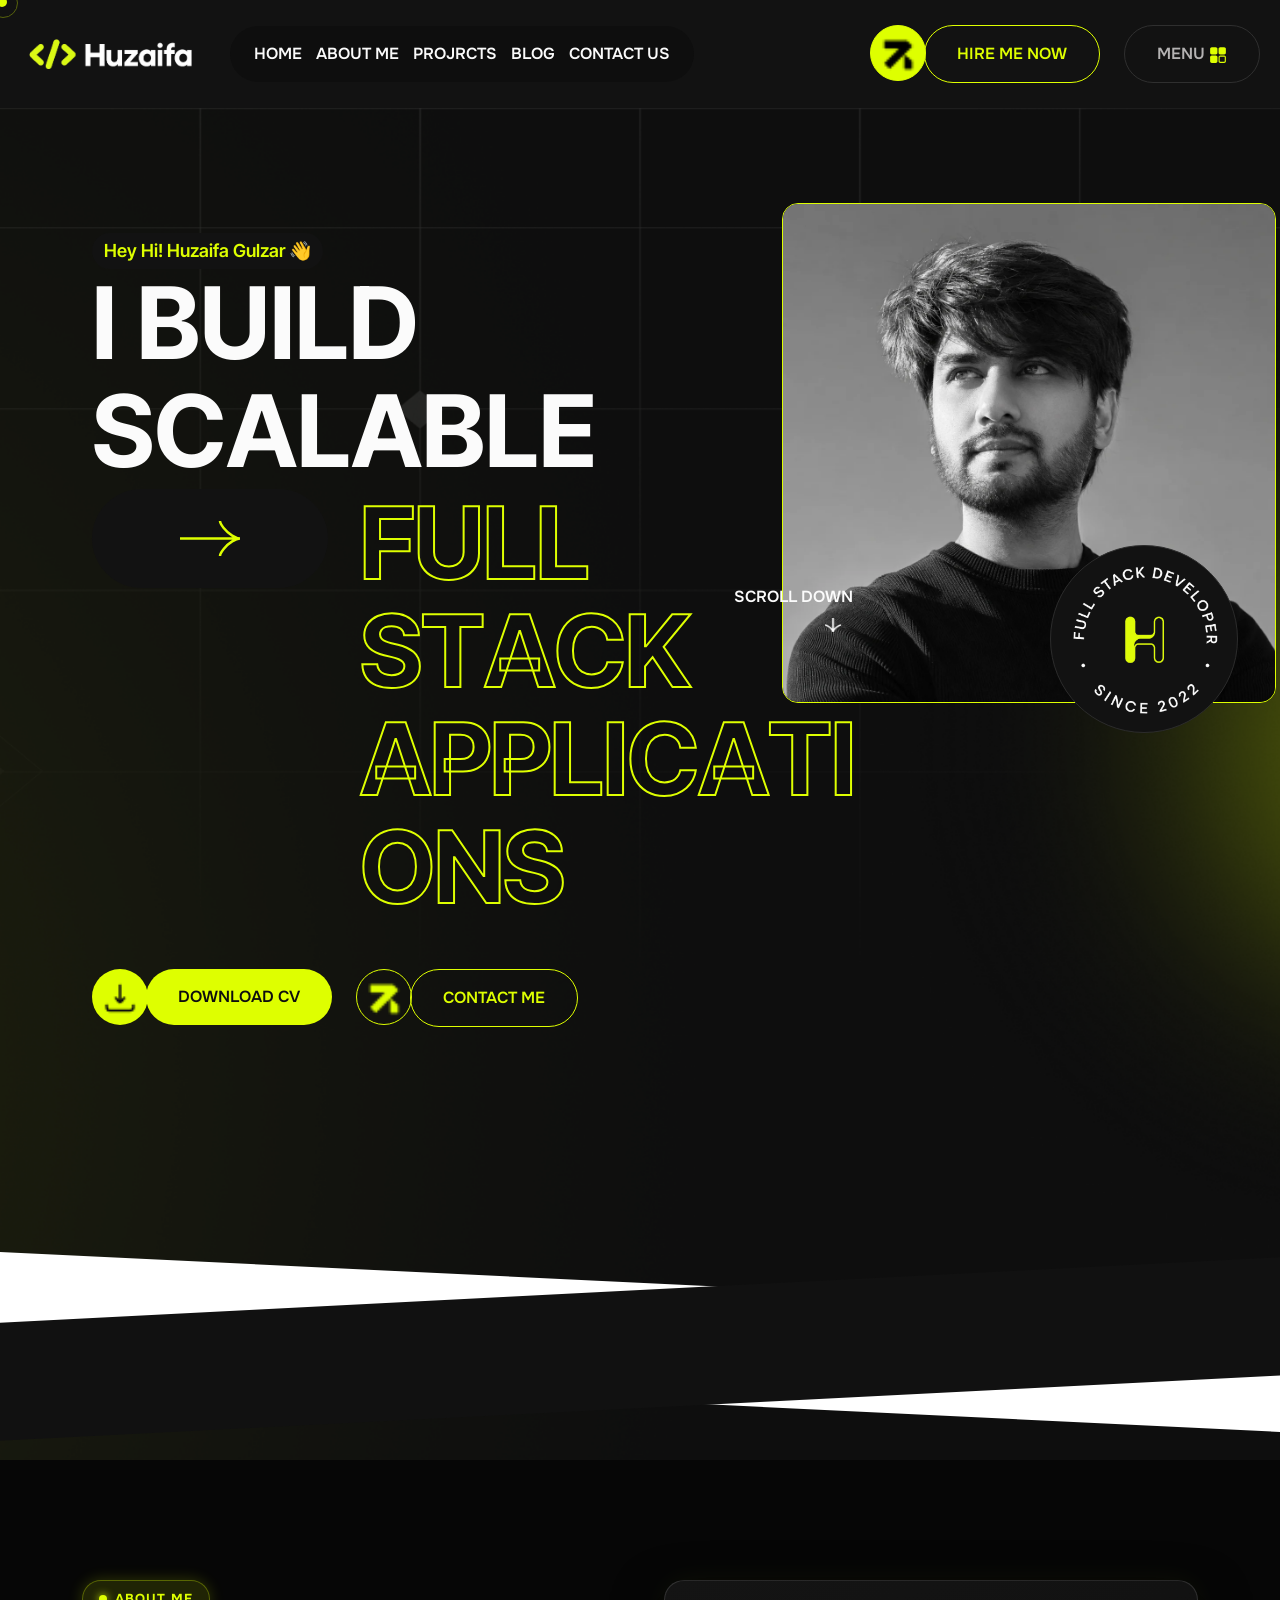
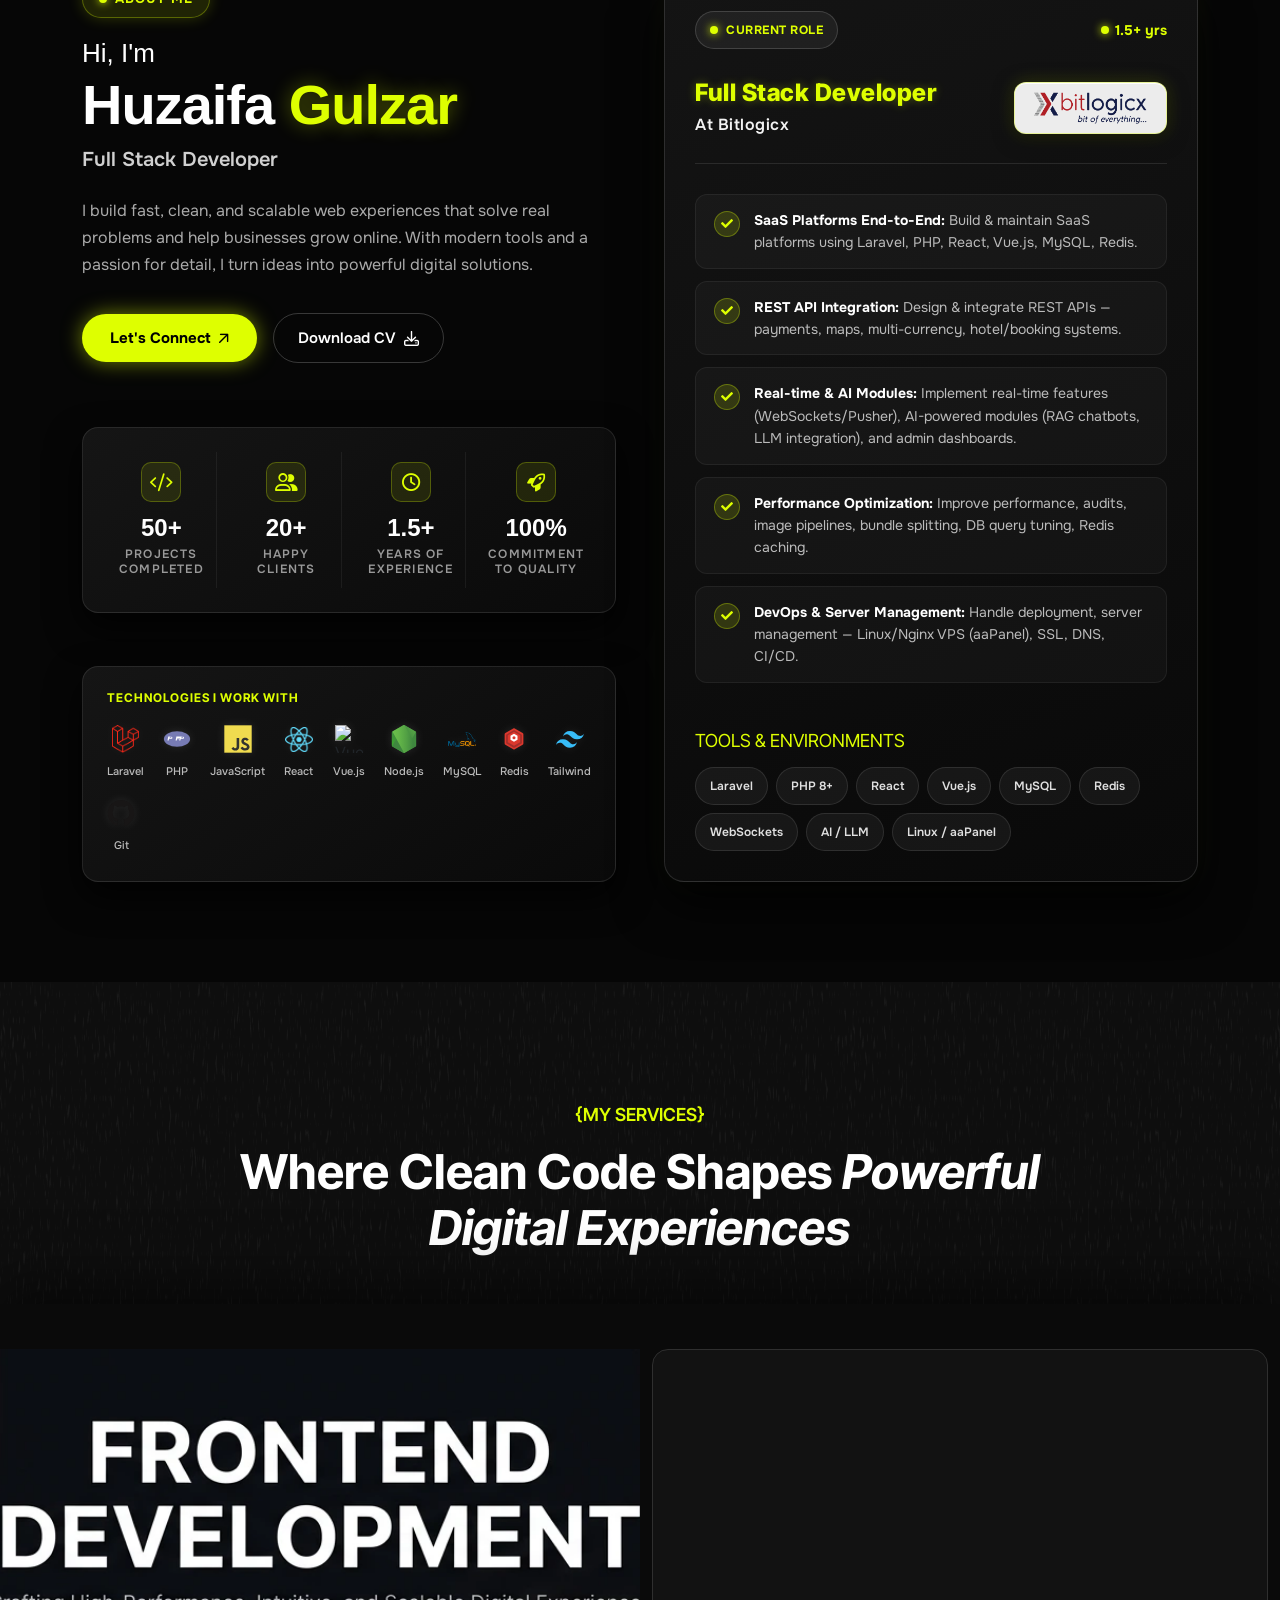
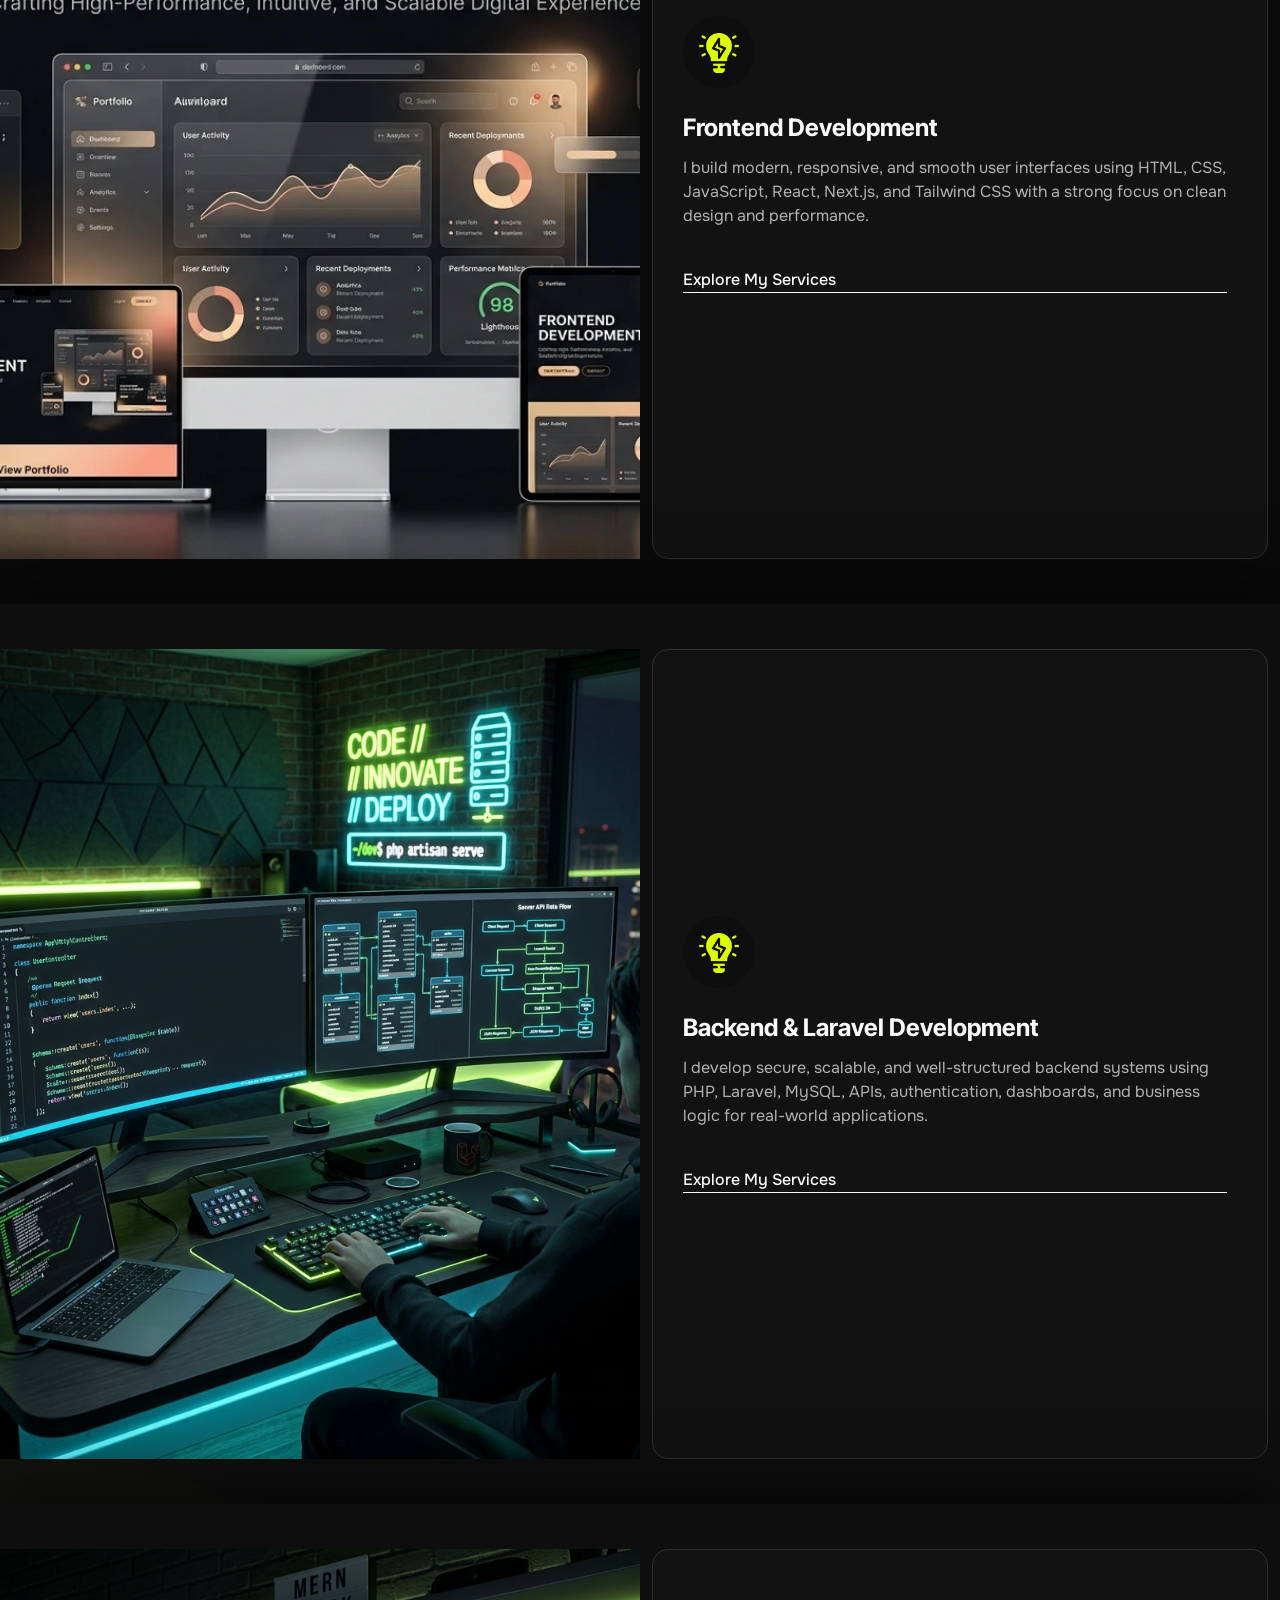
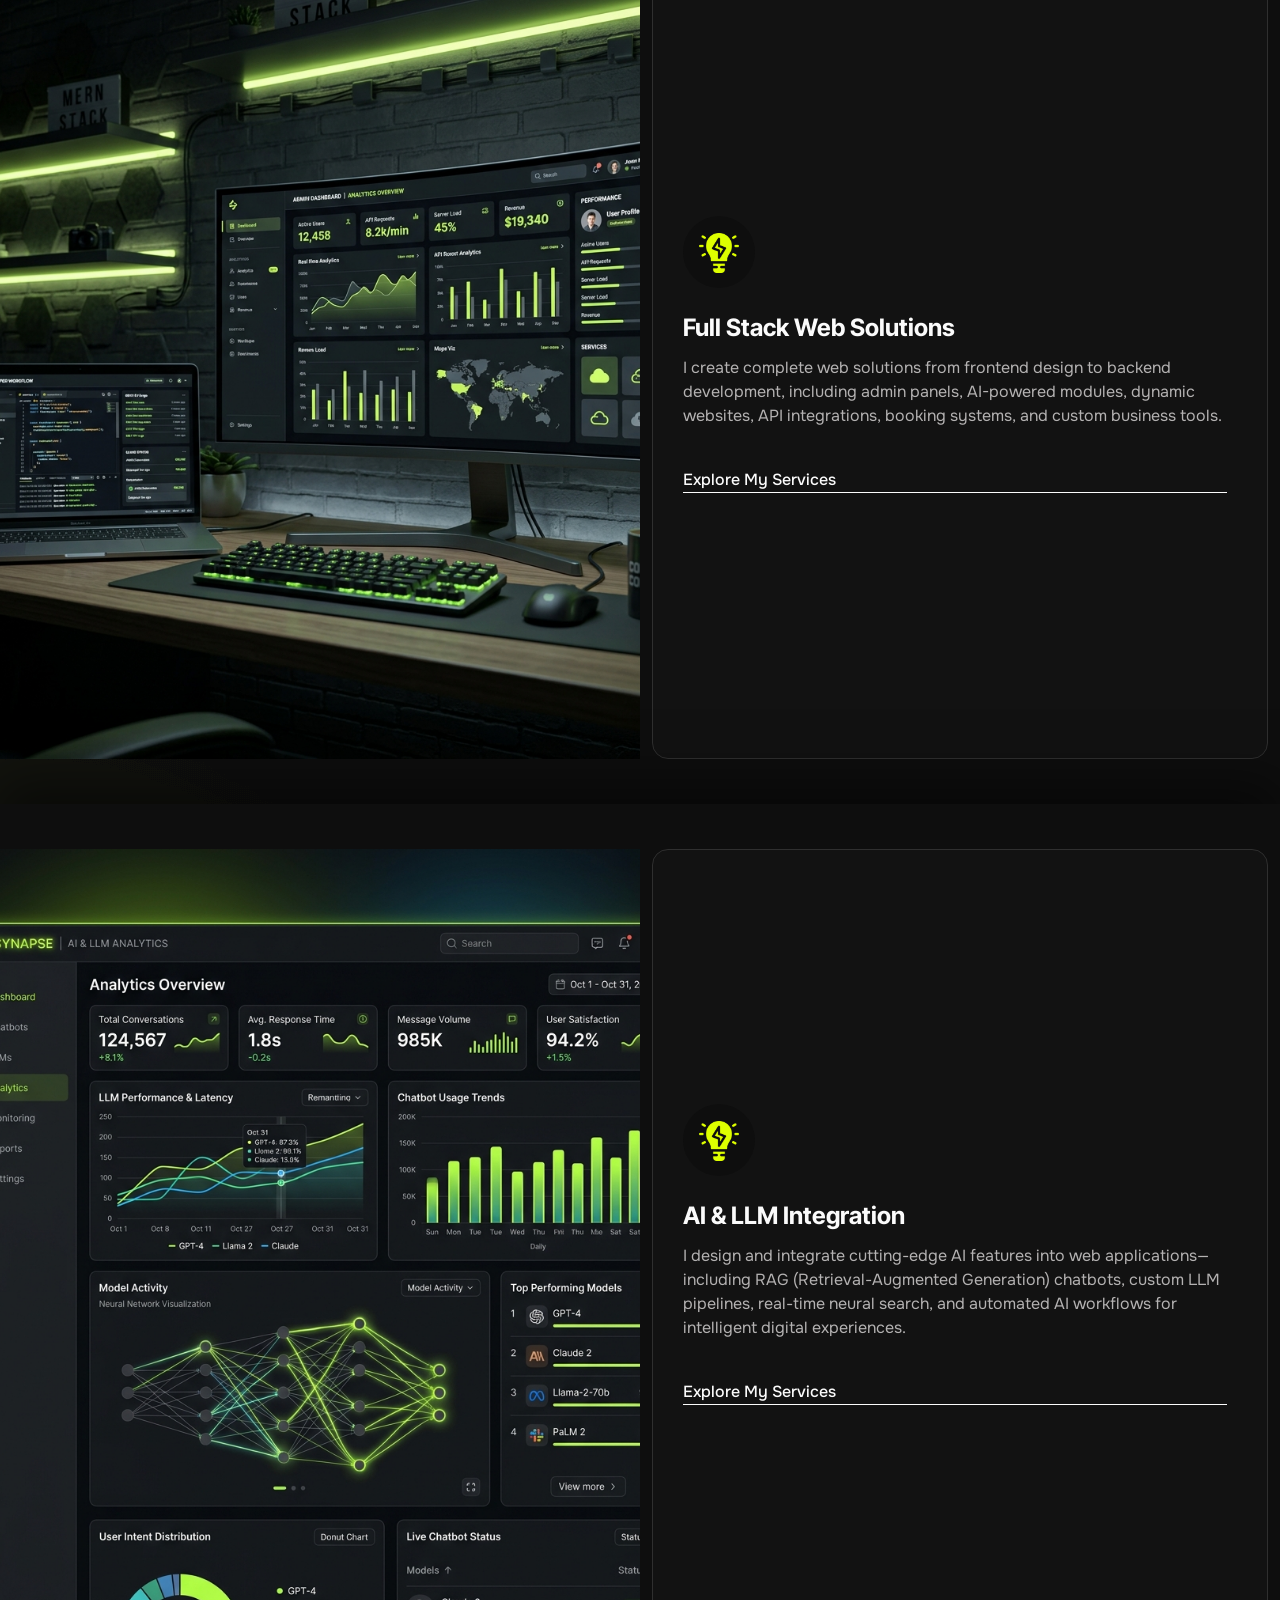
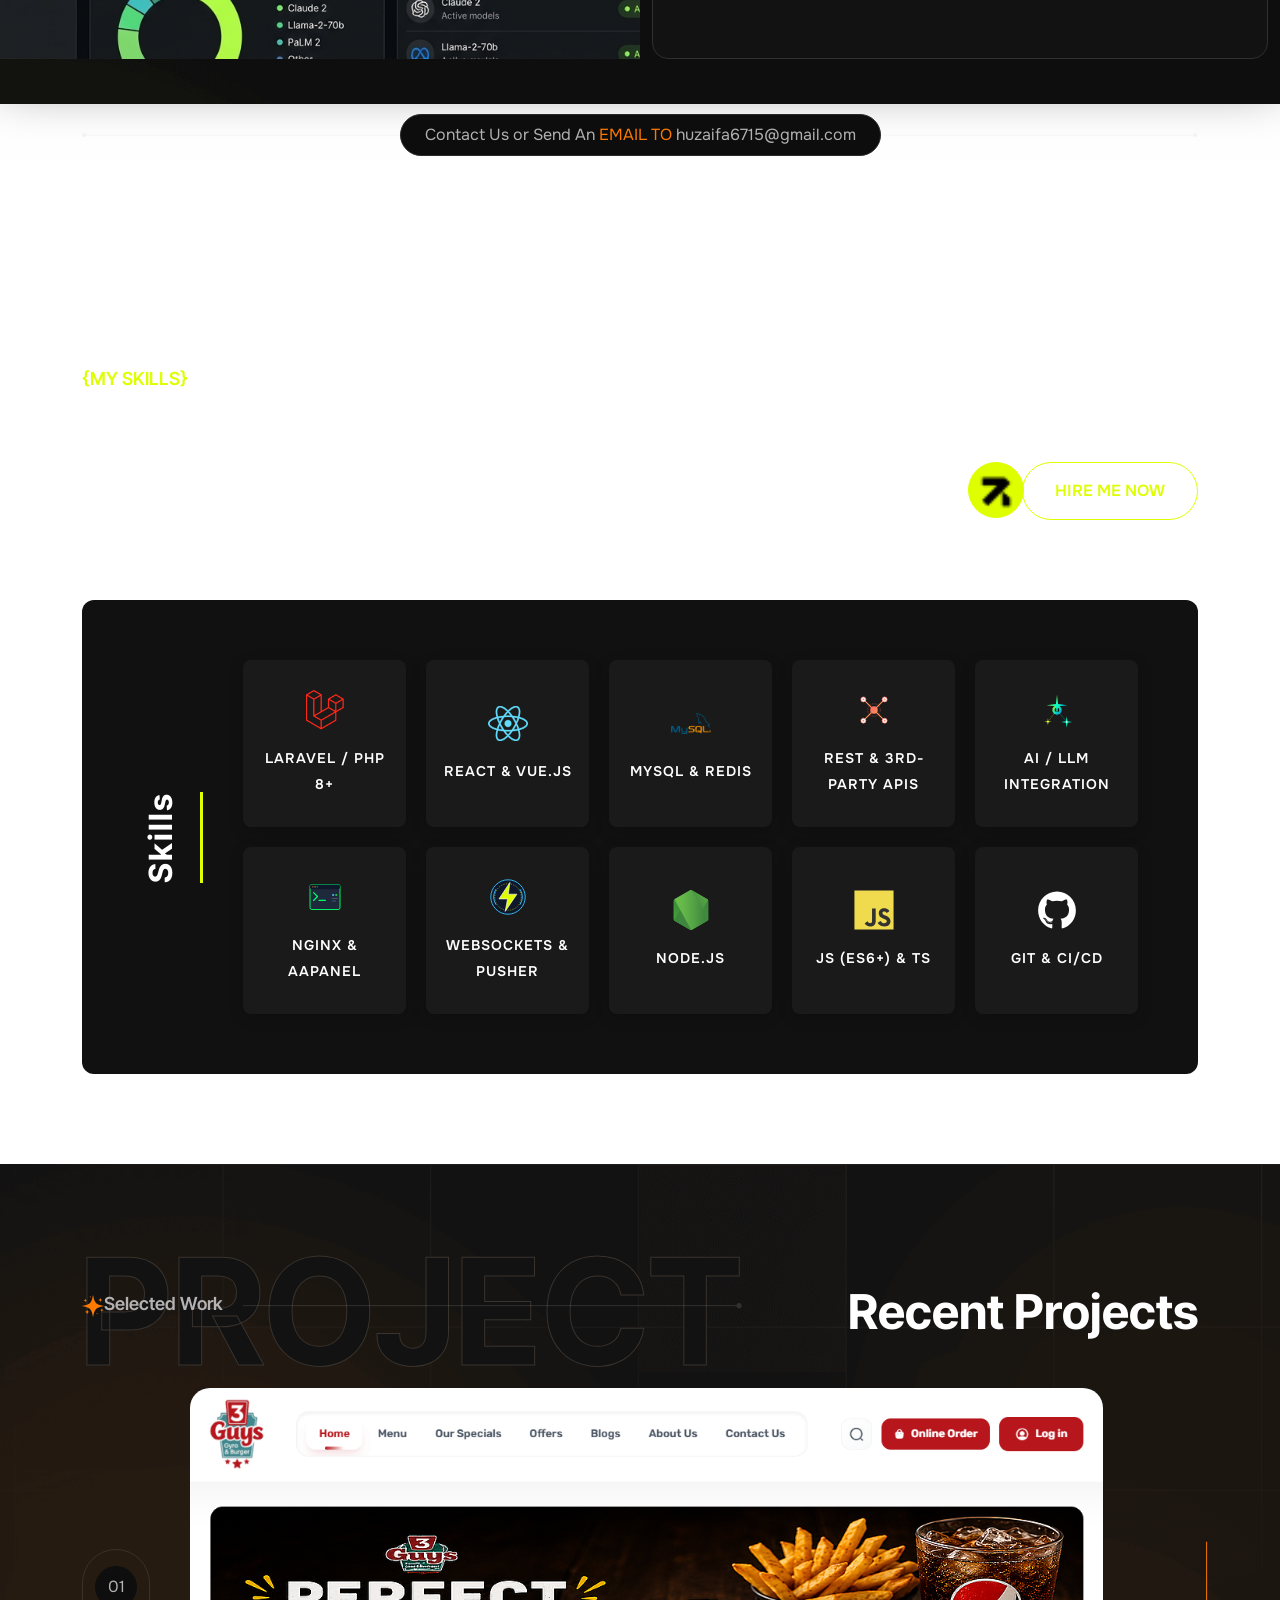
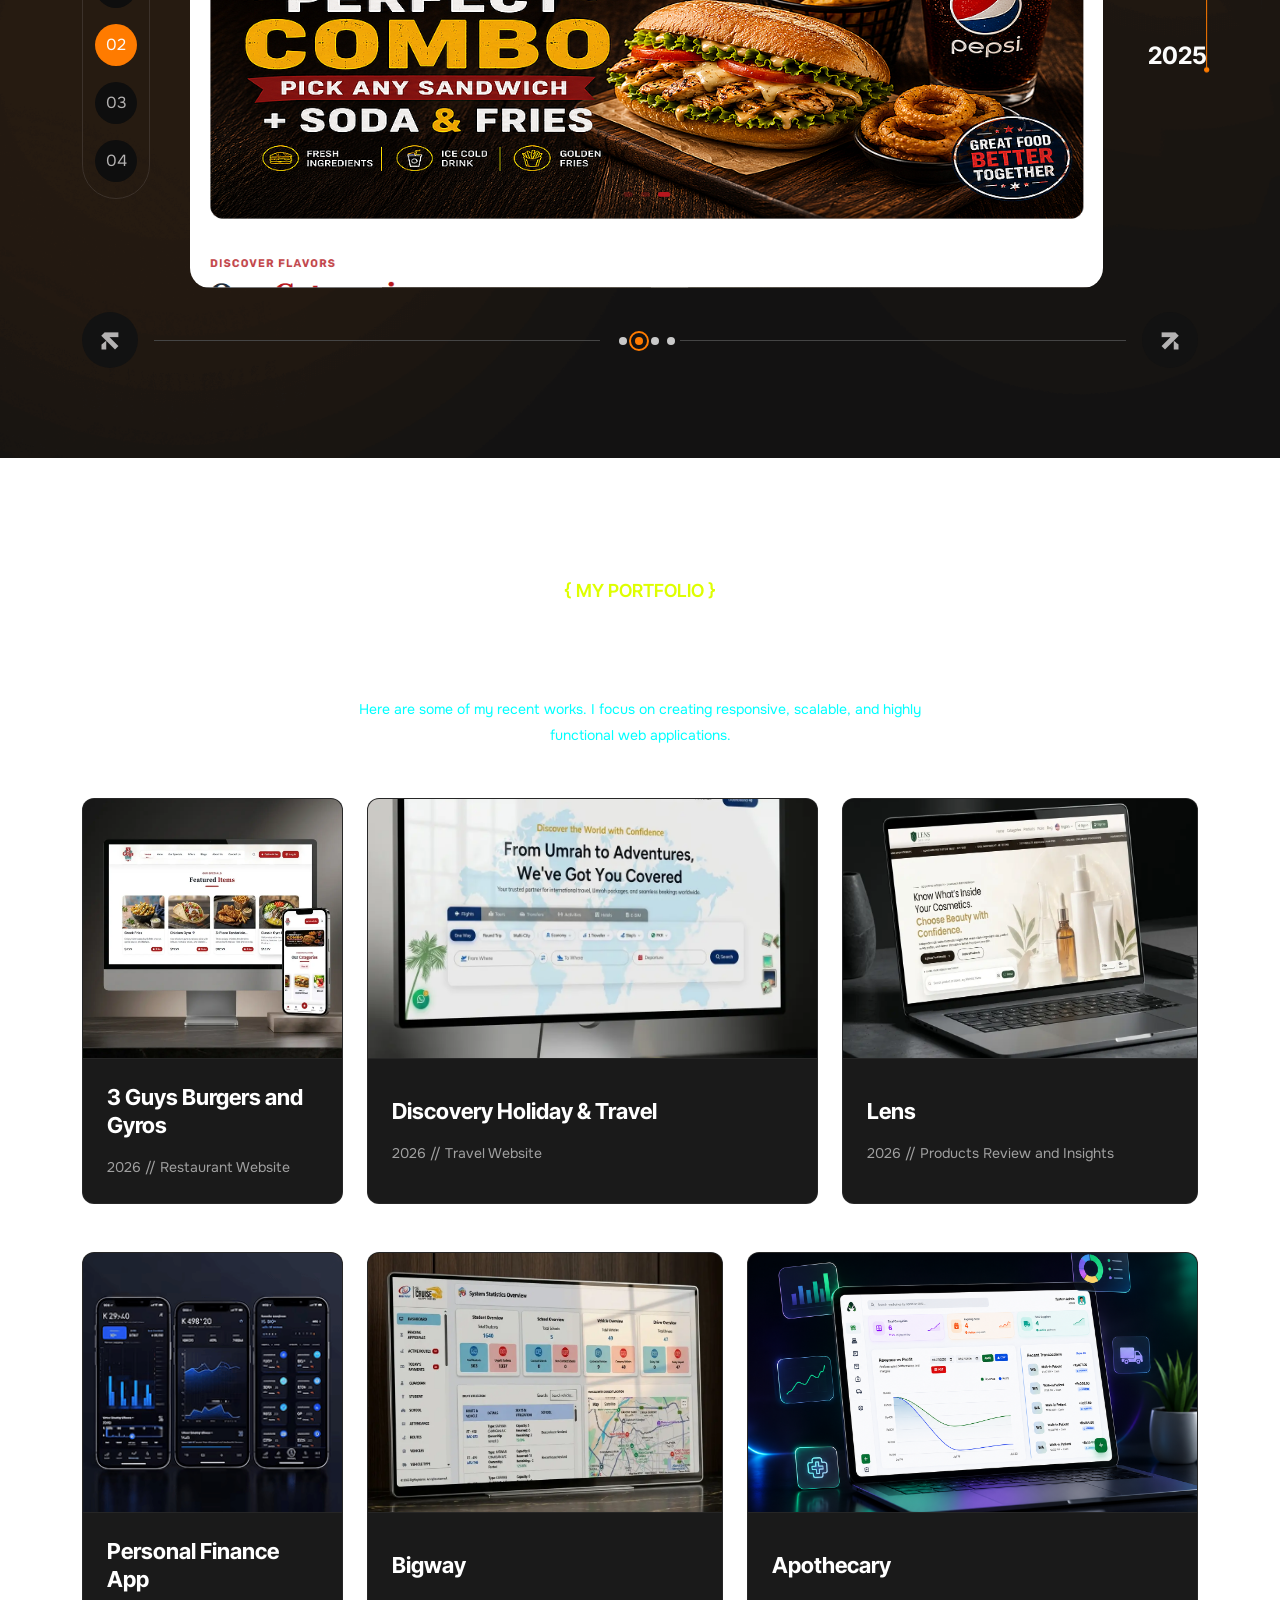
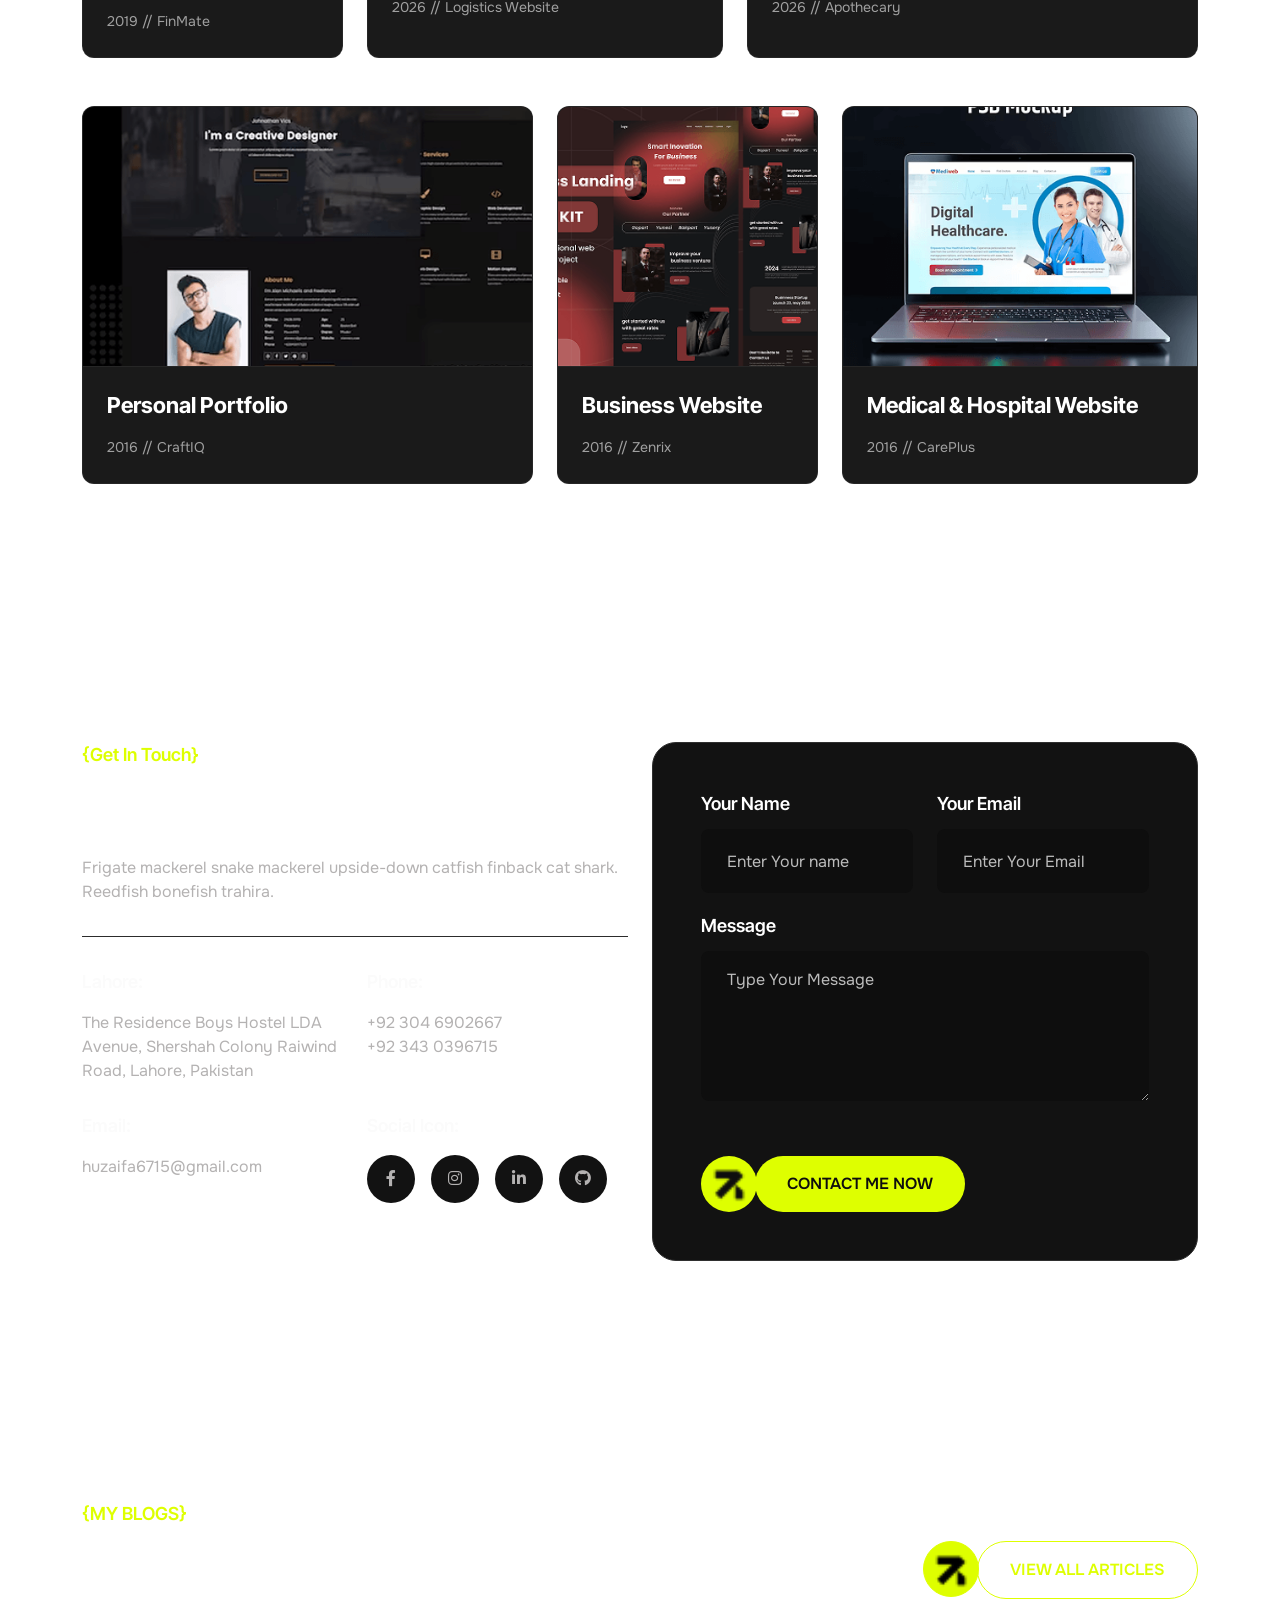
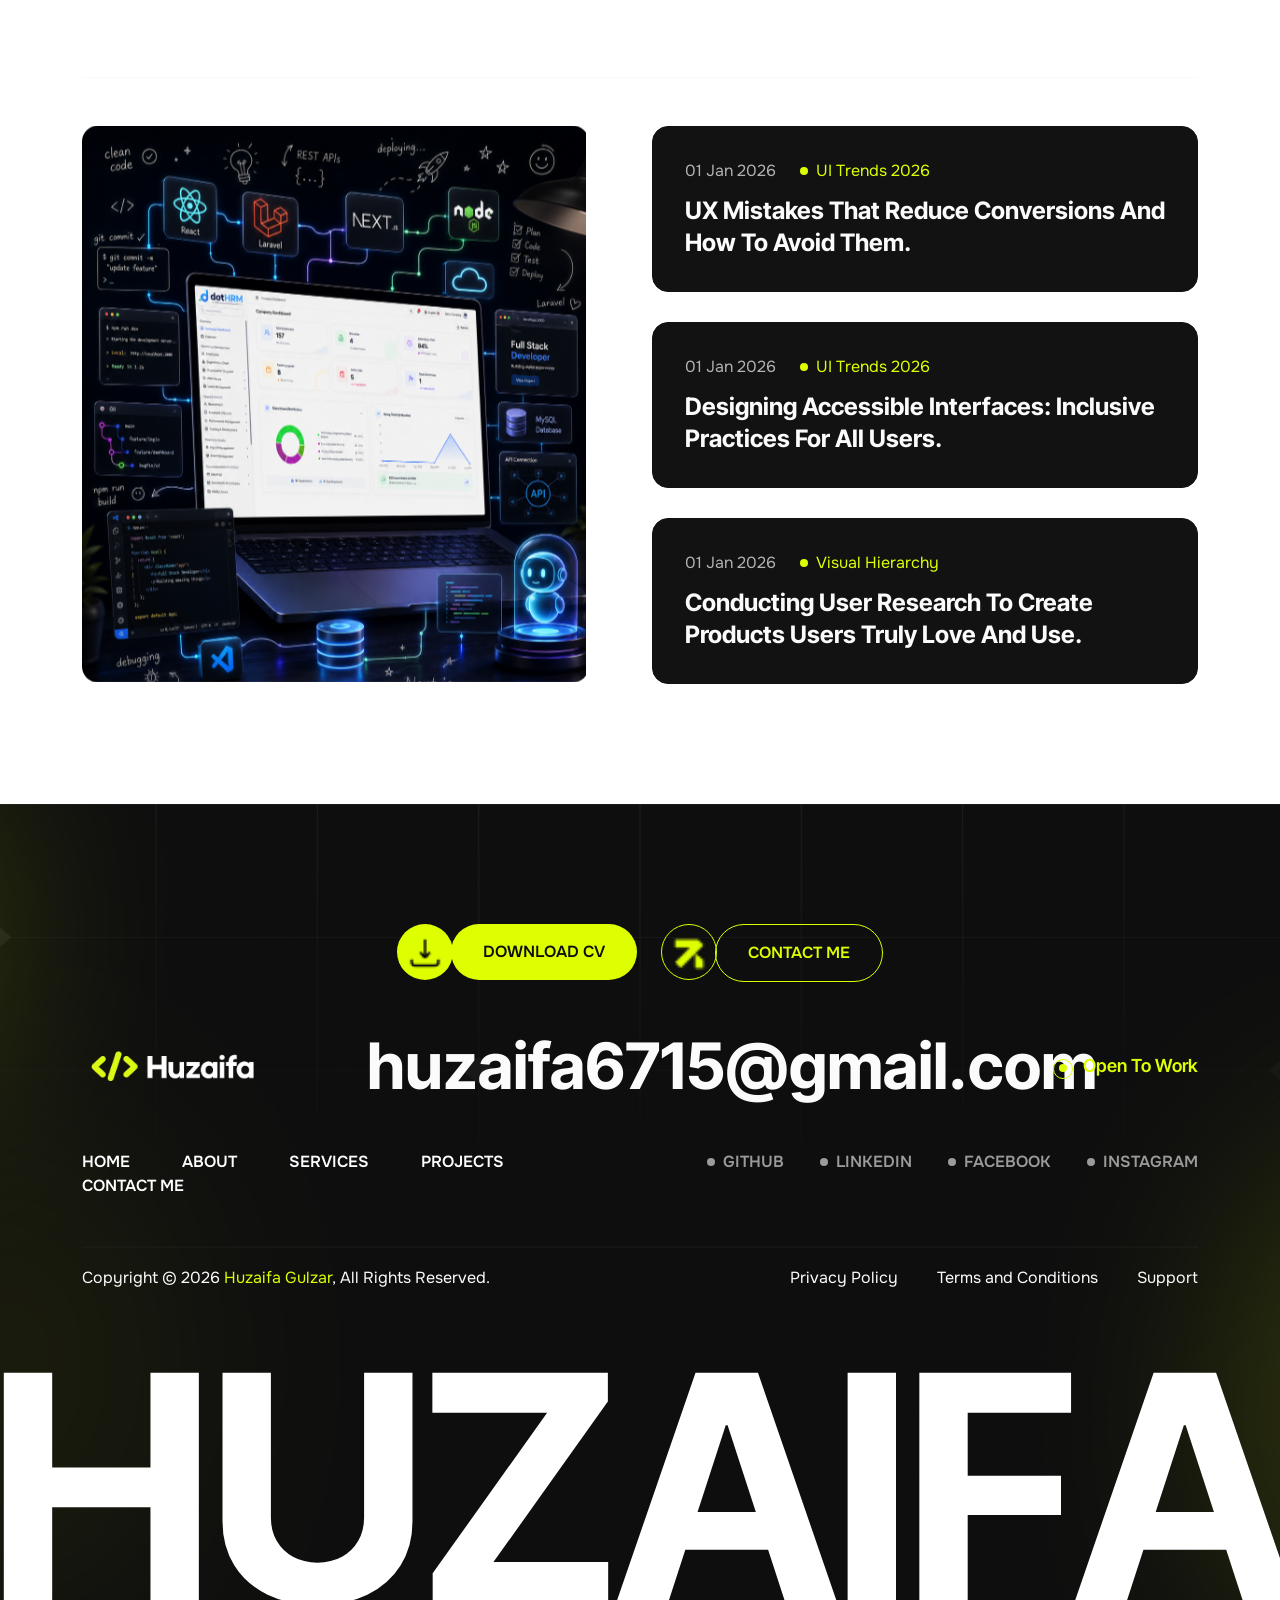
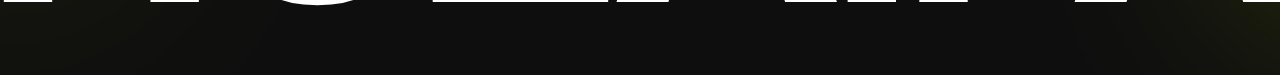
==== commit 55bc9110: "changes added" ====
--- a/index.html
+++ b/index.html
@@ -1385,7 +1385,7 @@
                                 <a href="#" class="th-primary-btn th-primary-btn-secondary4 mb-30">
                                     <span class="th-icon"><img src="assets/img/icon/th-footer-btn-icon.png"
                                             alt=""></span>
-                                    <span class="th-text">VIEW ALL ARTICALS</span>
+                                    <span class="th-text">VIEW ALL ARTICLES</span>
                                 </a>
                             </div>
                             <!-- shape -->
@@ -1573,23 +1573,23 @@
         </section>
         <!-- =========== contact area end =========== -->
 
-        <!-- =========== skill area start =========== -->
+        <!-- =========== blog area start =========== -->
         <section class="th-skill-area fix pt-120 pb-90">
             <div class="container">
                 <div class="row align-items-end">
                     <div class="col-xl-6 col-md-7">
                         <div class="th-section-title mb-30">
                             <!-- th section subtitle -->
-                            <p class="sub-title mb-16" data-aos="fade-up">{MY SKILLS}</p>
+                            <p class="sub-title mb-16" data-aos="fade-up">{MY BLOGS}</p>
                             <!-- th section title -->
-                            <h2 class="title text-anime-style-2">The Skills Behind <span>My Work</span></h2>
+                            <h2 class="title text-anime-style-2">My Latest <span>Articles</span></h2>
                         </div>
                     </div>
                     <div class="col-xl-6 col-md-5">
                         <div class="th-skil-btn-2" data-aos="fade-up">
                             <a href="blog.html" class="th-primary-btn th-primary-btn-secondary2 mb-30">
                                 <span class="th-icon"><img src="assets/img/icon/th-footer-btn-icon.png" alt=""></span>
-                                <span class="th-text">VIEW ALL ARTICALS</span>
+                                <span class="th-text">VIEW ALL ARTICLES</span>
                             </a>
                         </div>
                     </div>
@@ -1608,7 +1608,7 @@
                                 <a href="blog.html" class="th-primary-btn th-primary-btn-secondary3">
                                     <span class="th-icon"><img src="assets/img/icon/th-footer-btn-icon.png"
                                             alt=""></span>
-                                    <span class="th-text">VIEW ALL ARTICALS</span>
+                                    <span class="th-text">VIEW ALL ARTICLES</span>
                                 </a>
                             </div>
                         </div>
@@ -1652,7 +1652,7 @@
                 </div>
             </div>
         </section>
-        <!-- =========== skill area end =========== -->
+        <!-- =========== blog area end =========== -->
     </main>
 
     <!-- =========== footer area start =========== -->
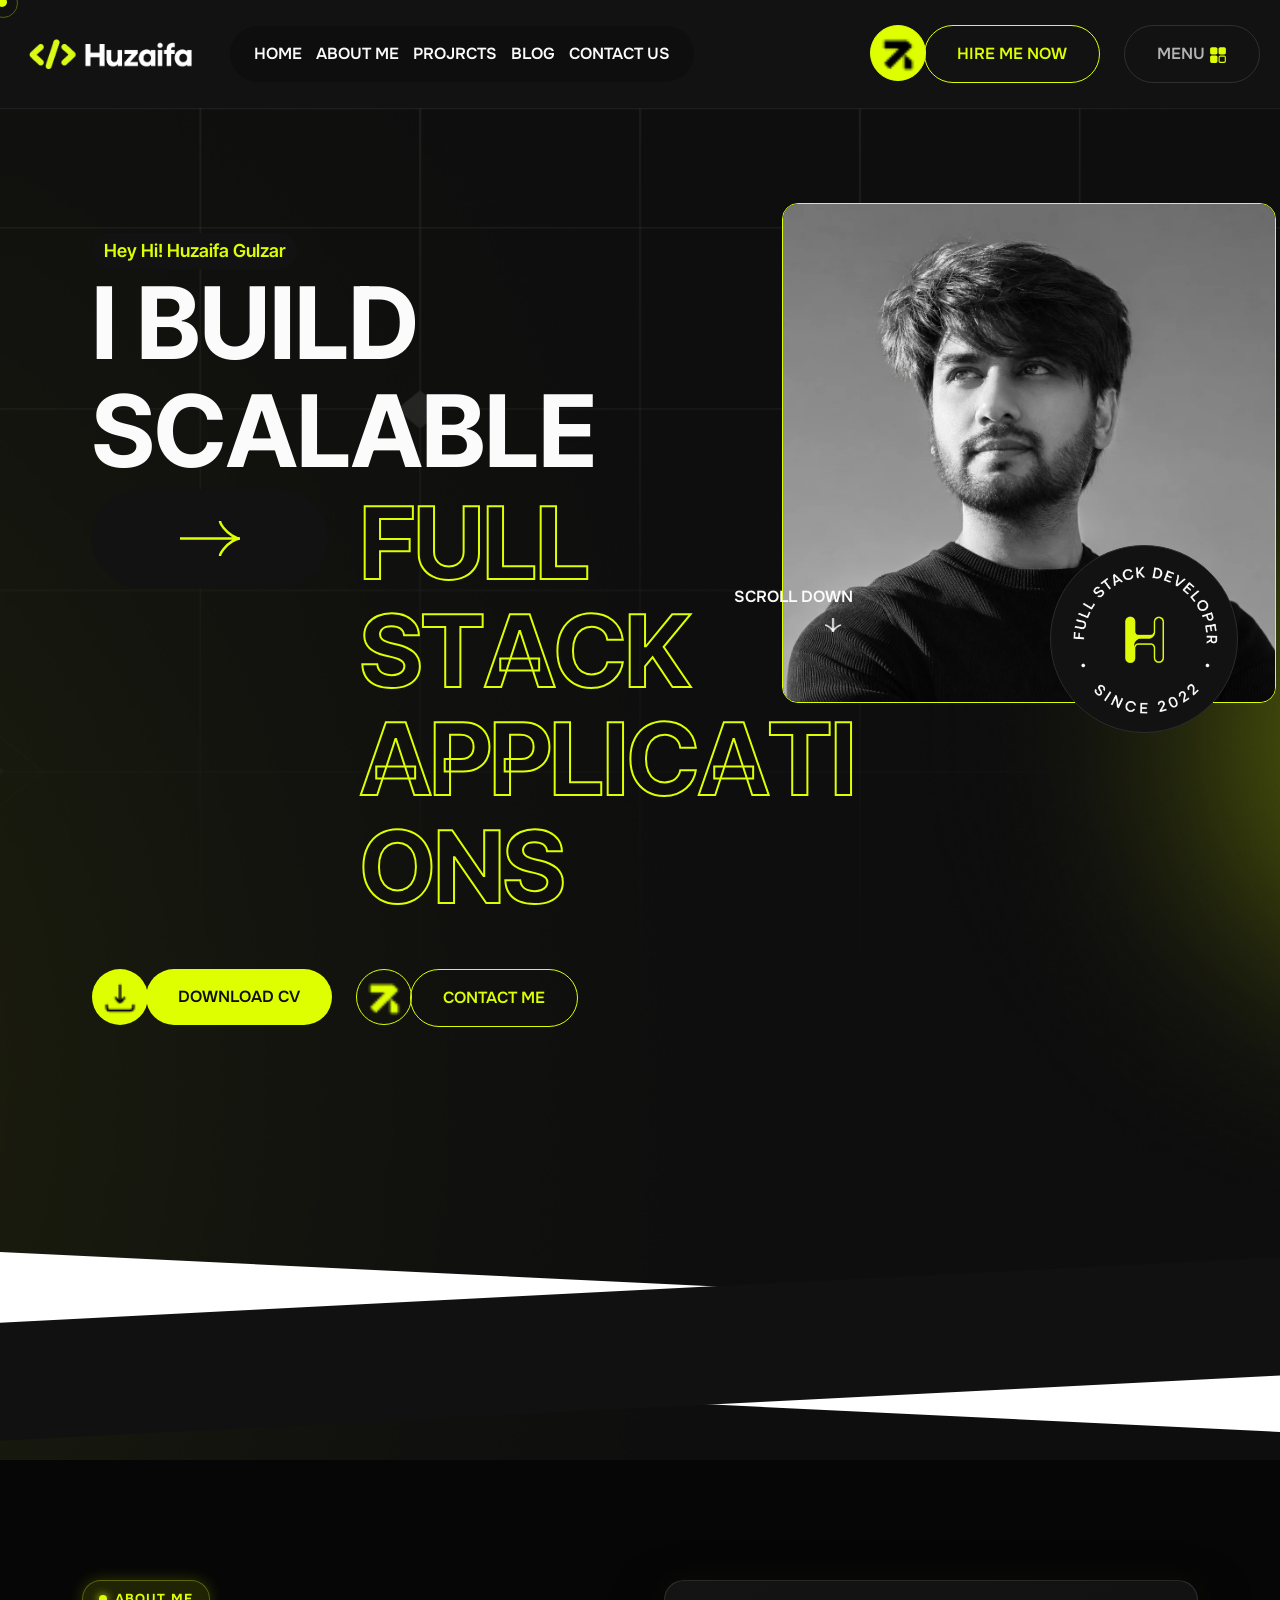
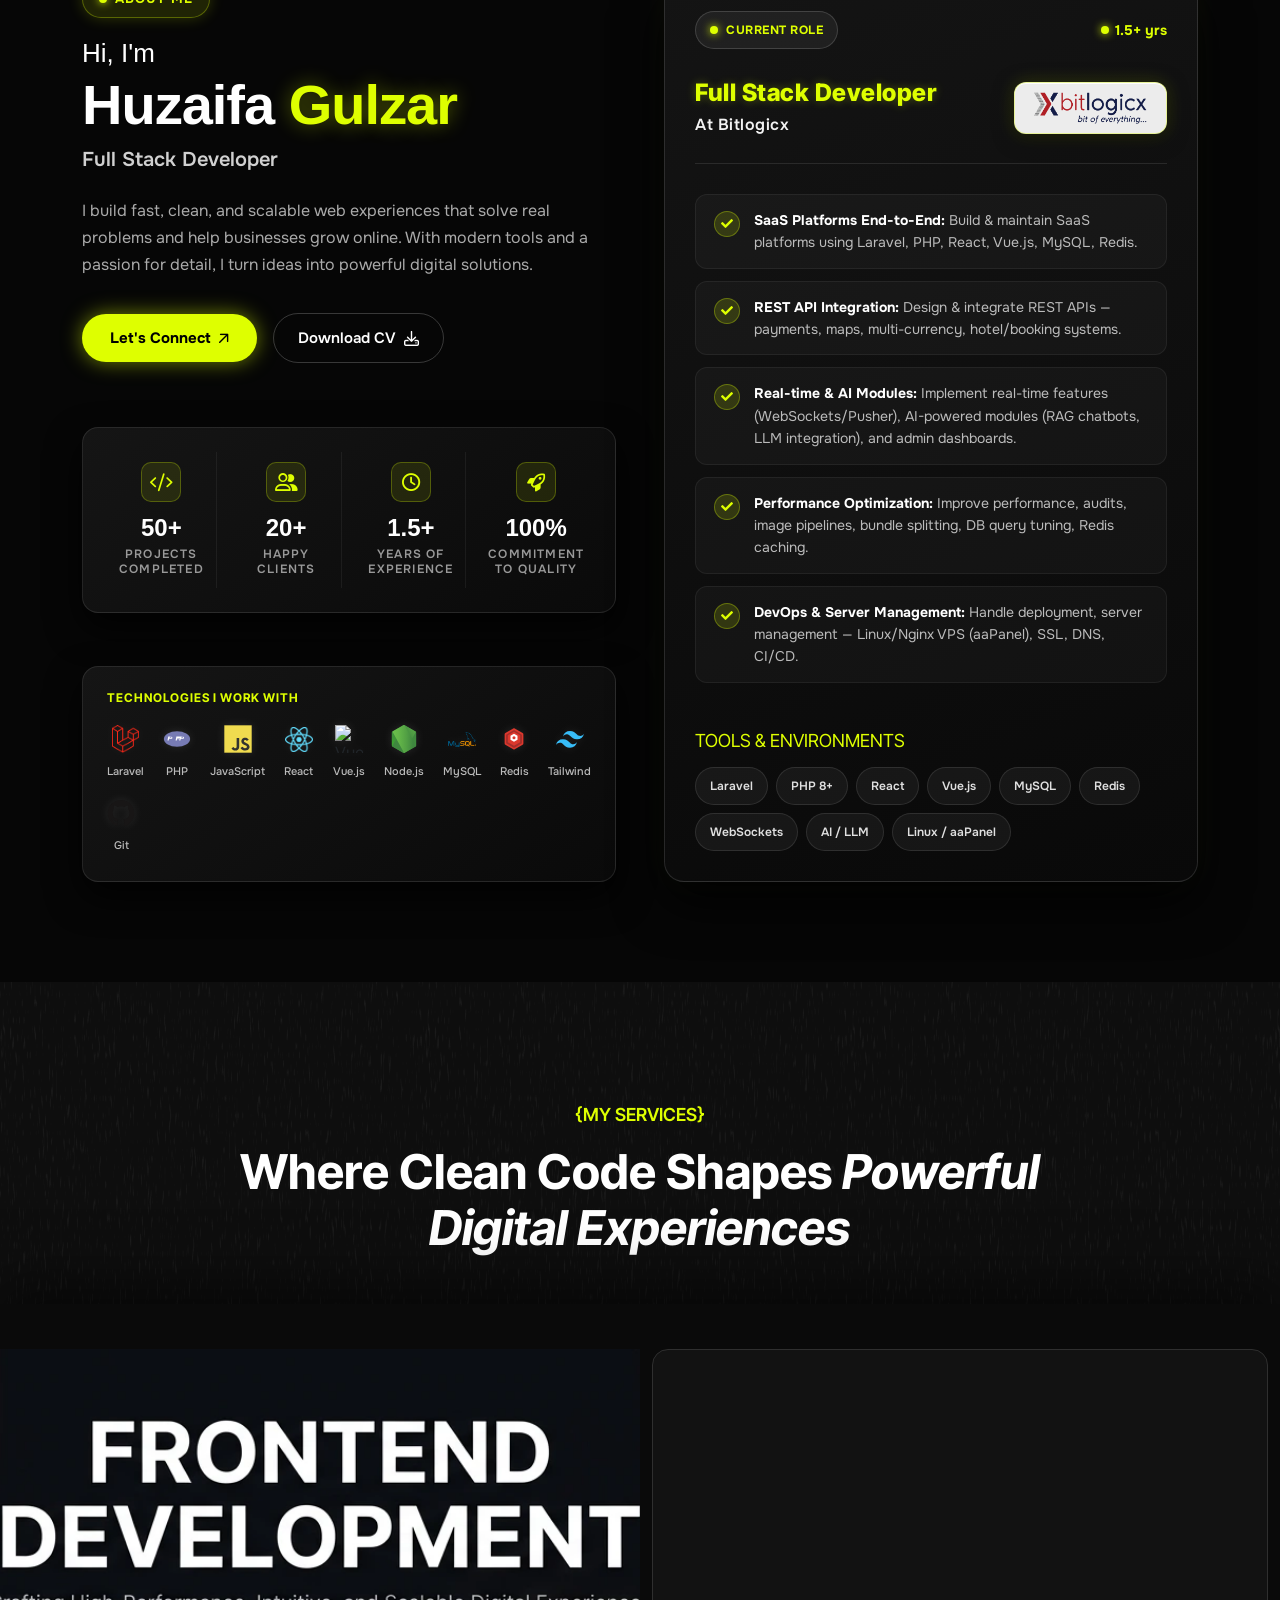
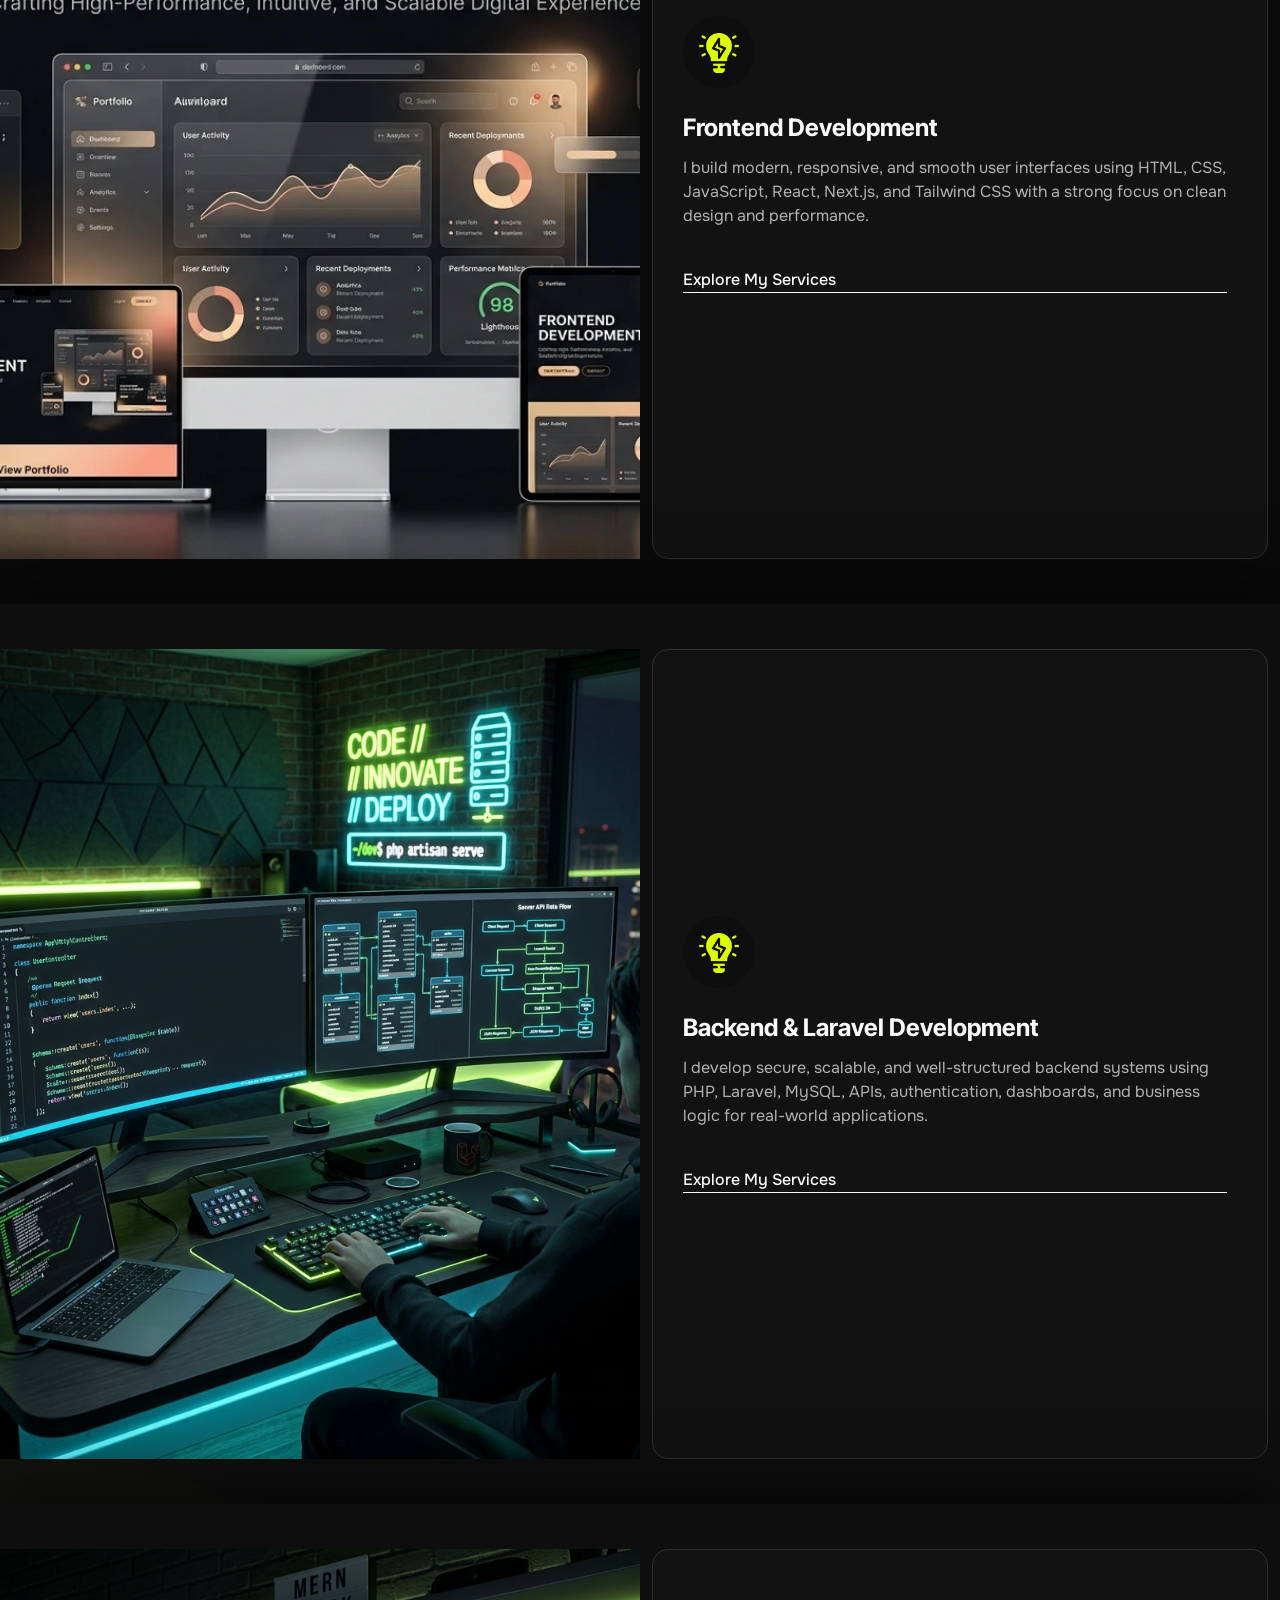
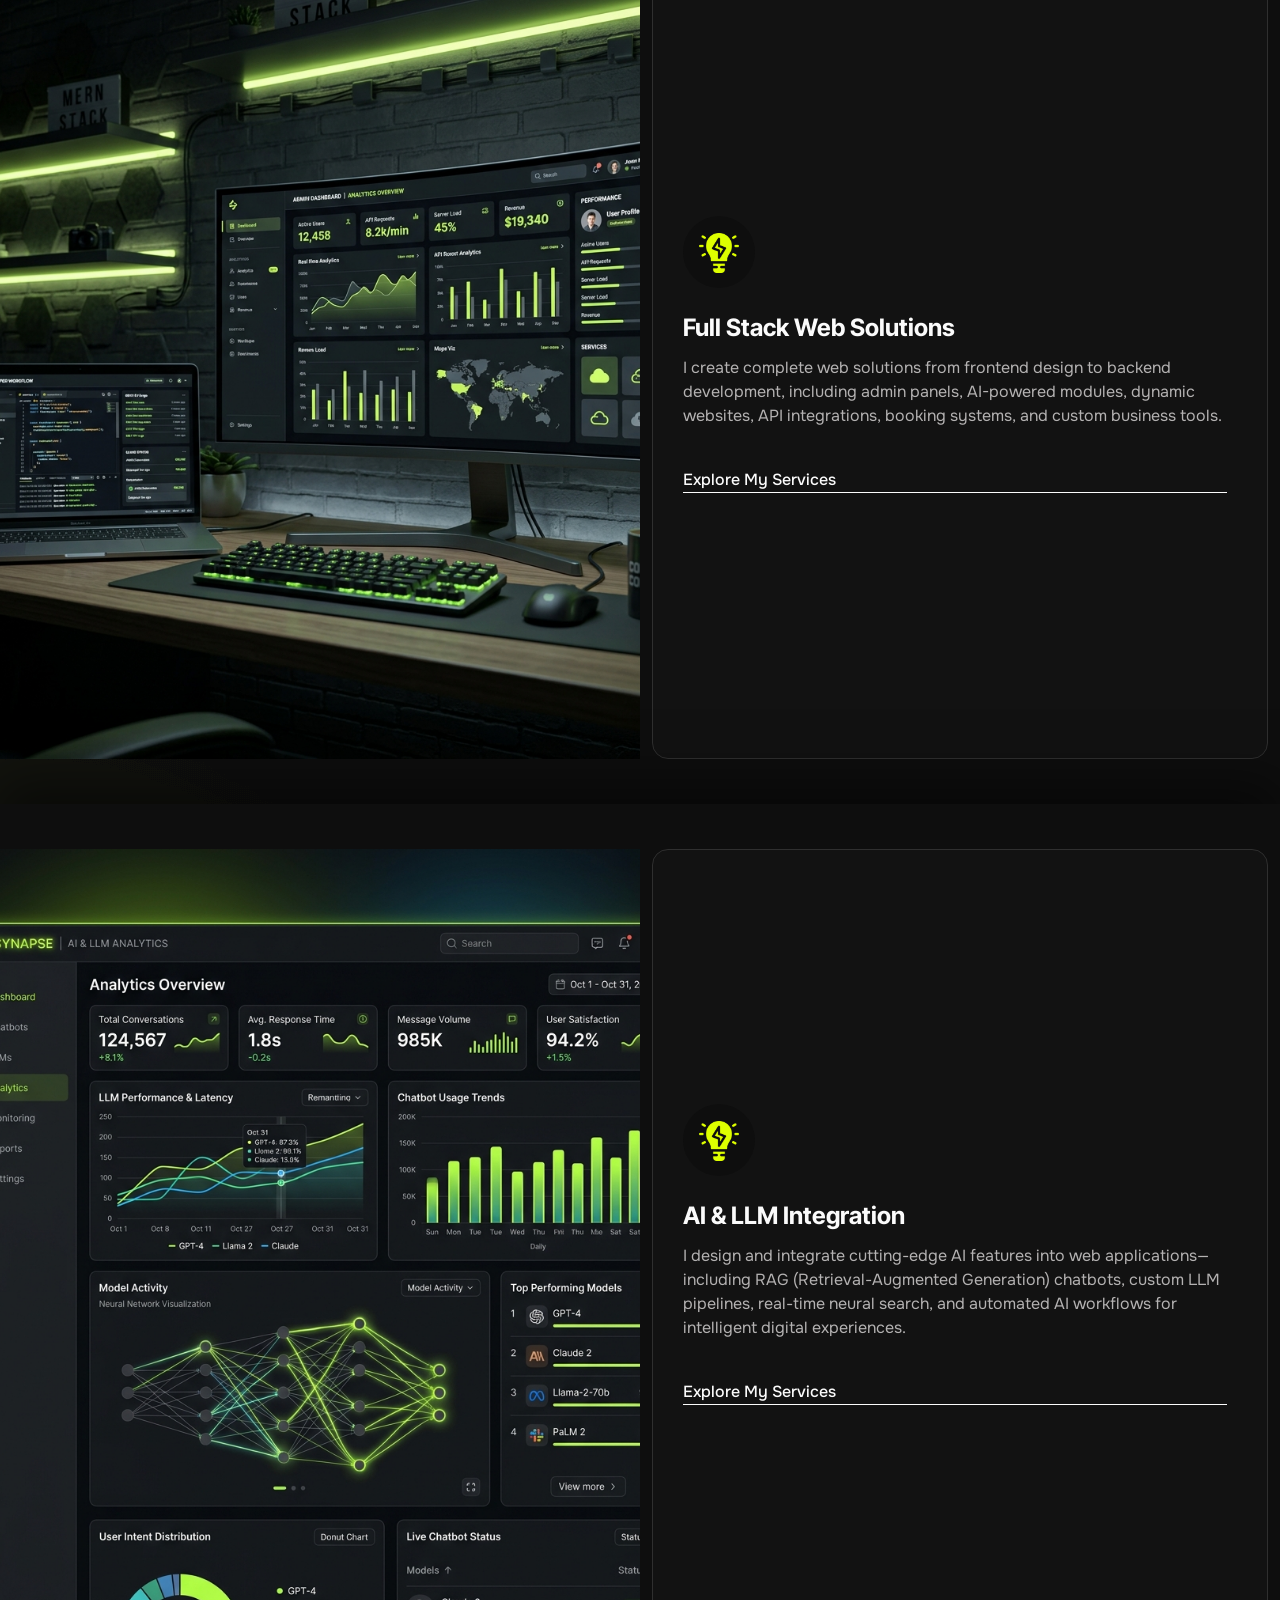
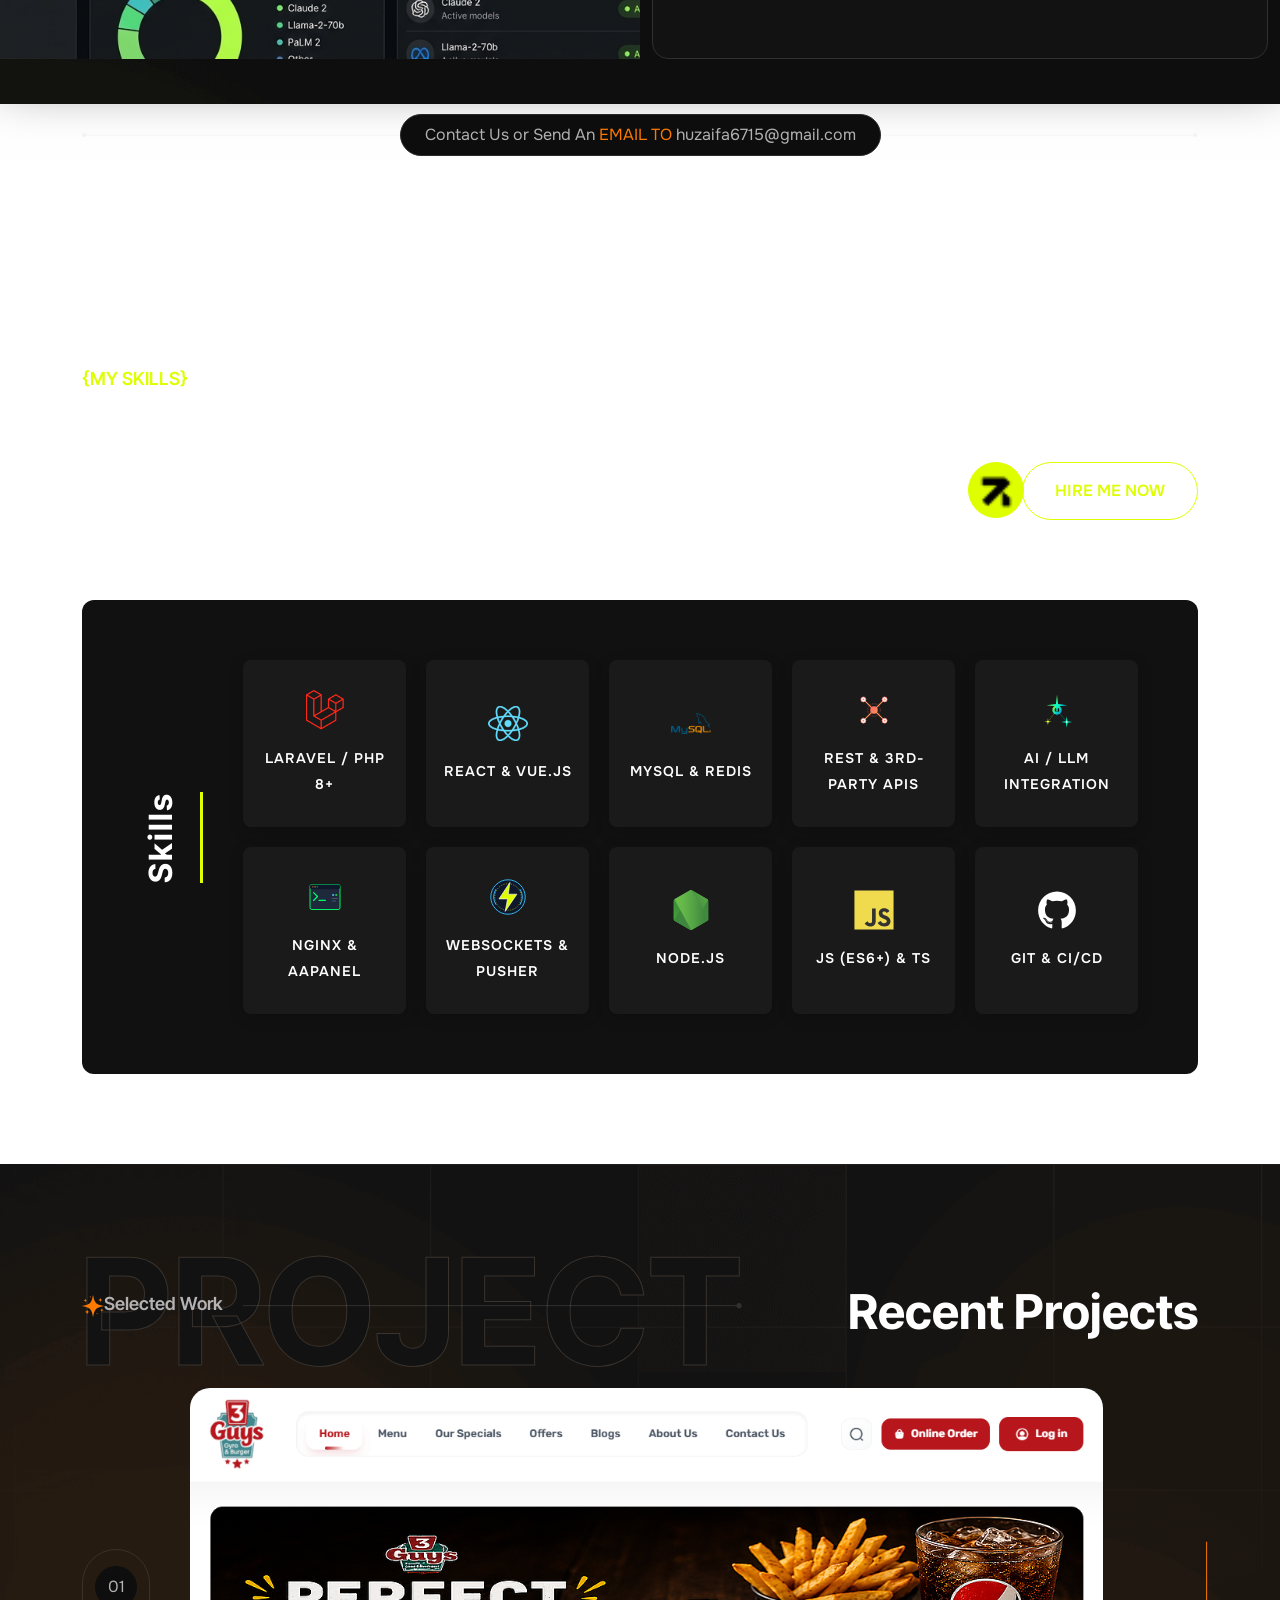
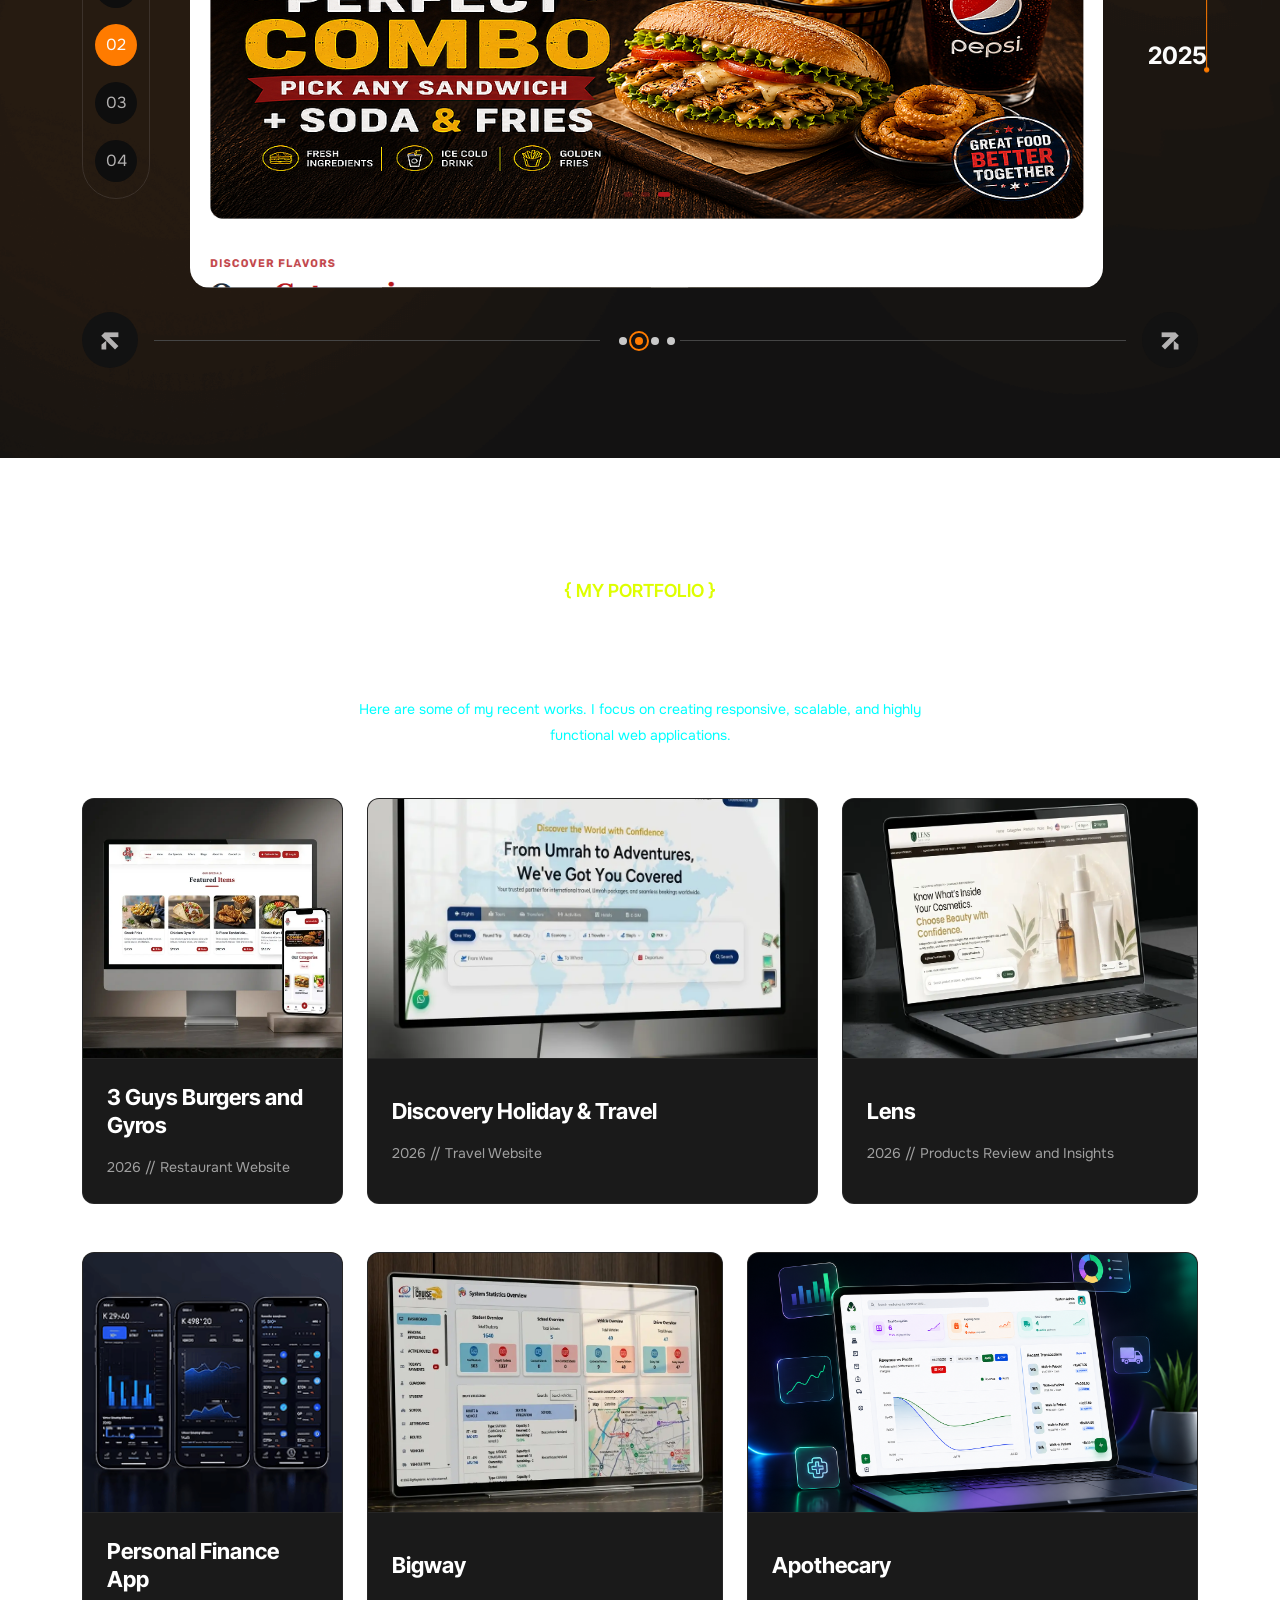
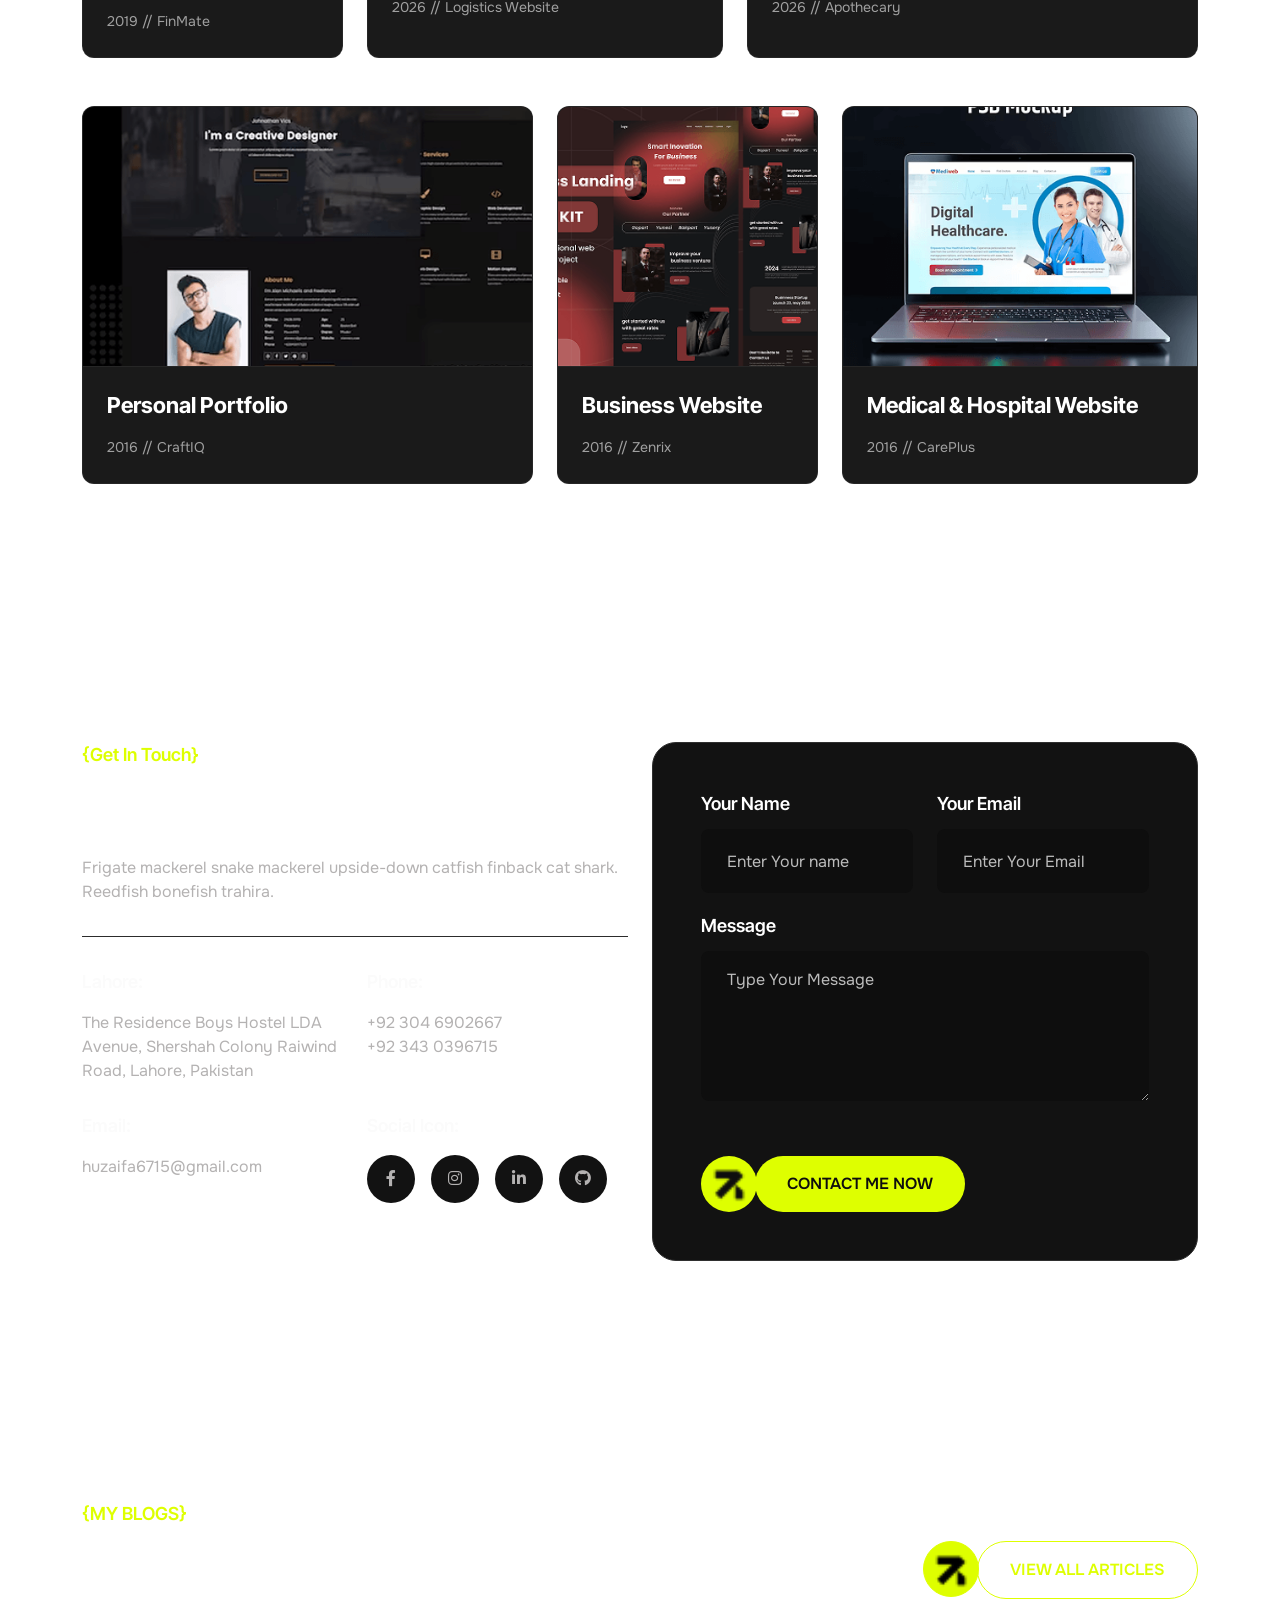
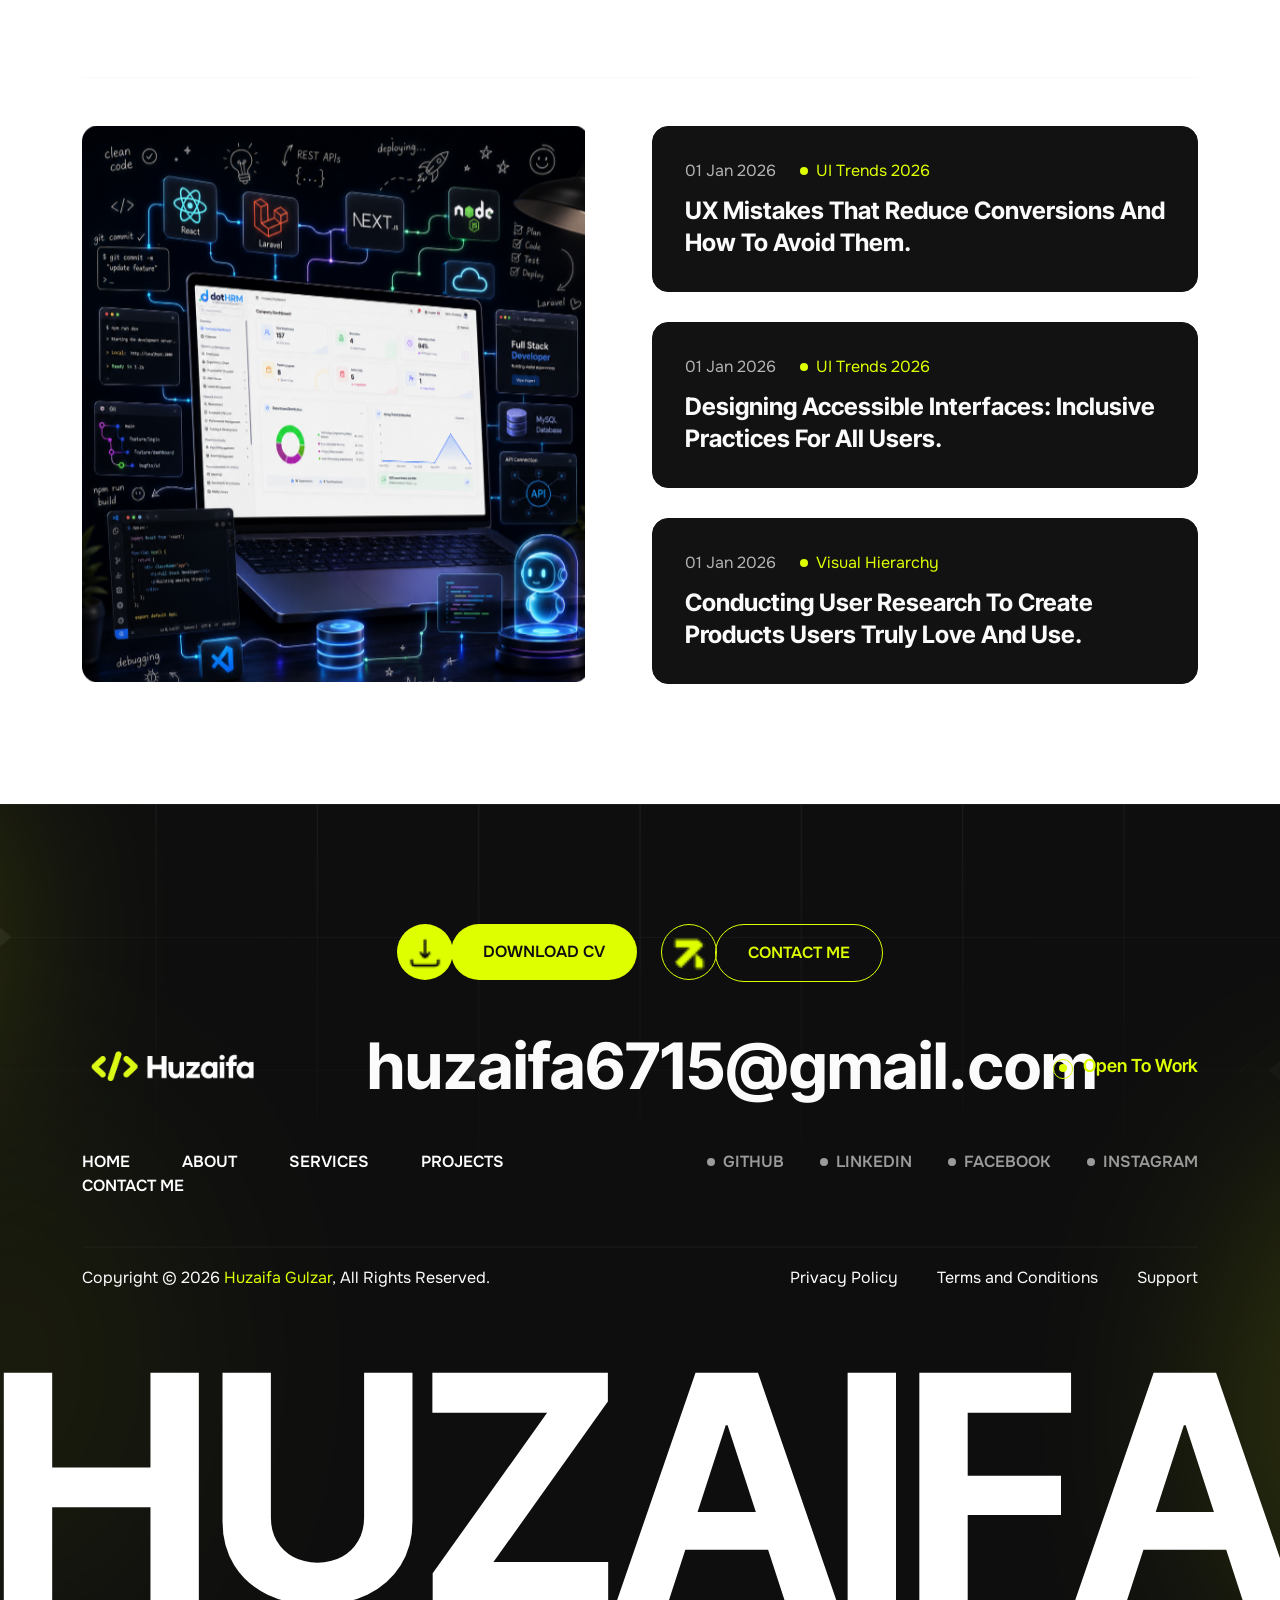
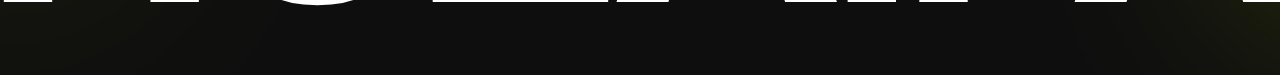
==== commit 503189aa: "changes added" ====
--- a/index.html
+++ b/index.html
@@ -238,7 +238,7 @@
                             <div class="col-xl-9 col-lg-7">
                                 <!-- th banner content -->
                                 <div class="th-banner-content p-relative z-index-1">
-                                    <p class="th-subtitle">Hey Hi! Huzaifa Gulzar 👋 </p>
+                                    <p class="th-subtitle">Hey Hi! Huzaifa Gulzar  </p>
                                     <!-- th title -->
                                     <h1 class="th-title th-upper text-anime-style-1">I build scalable
                                     </h1>
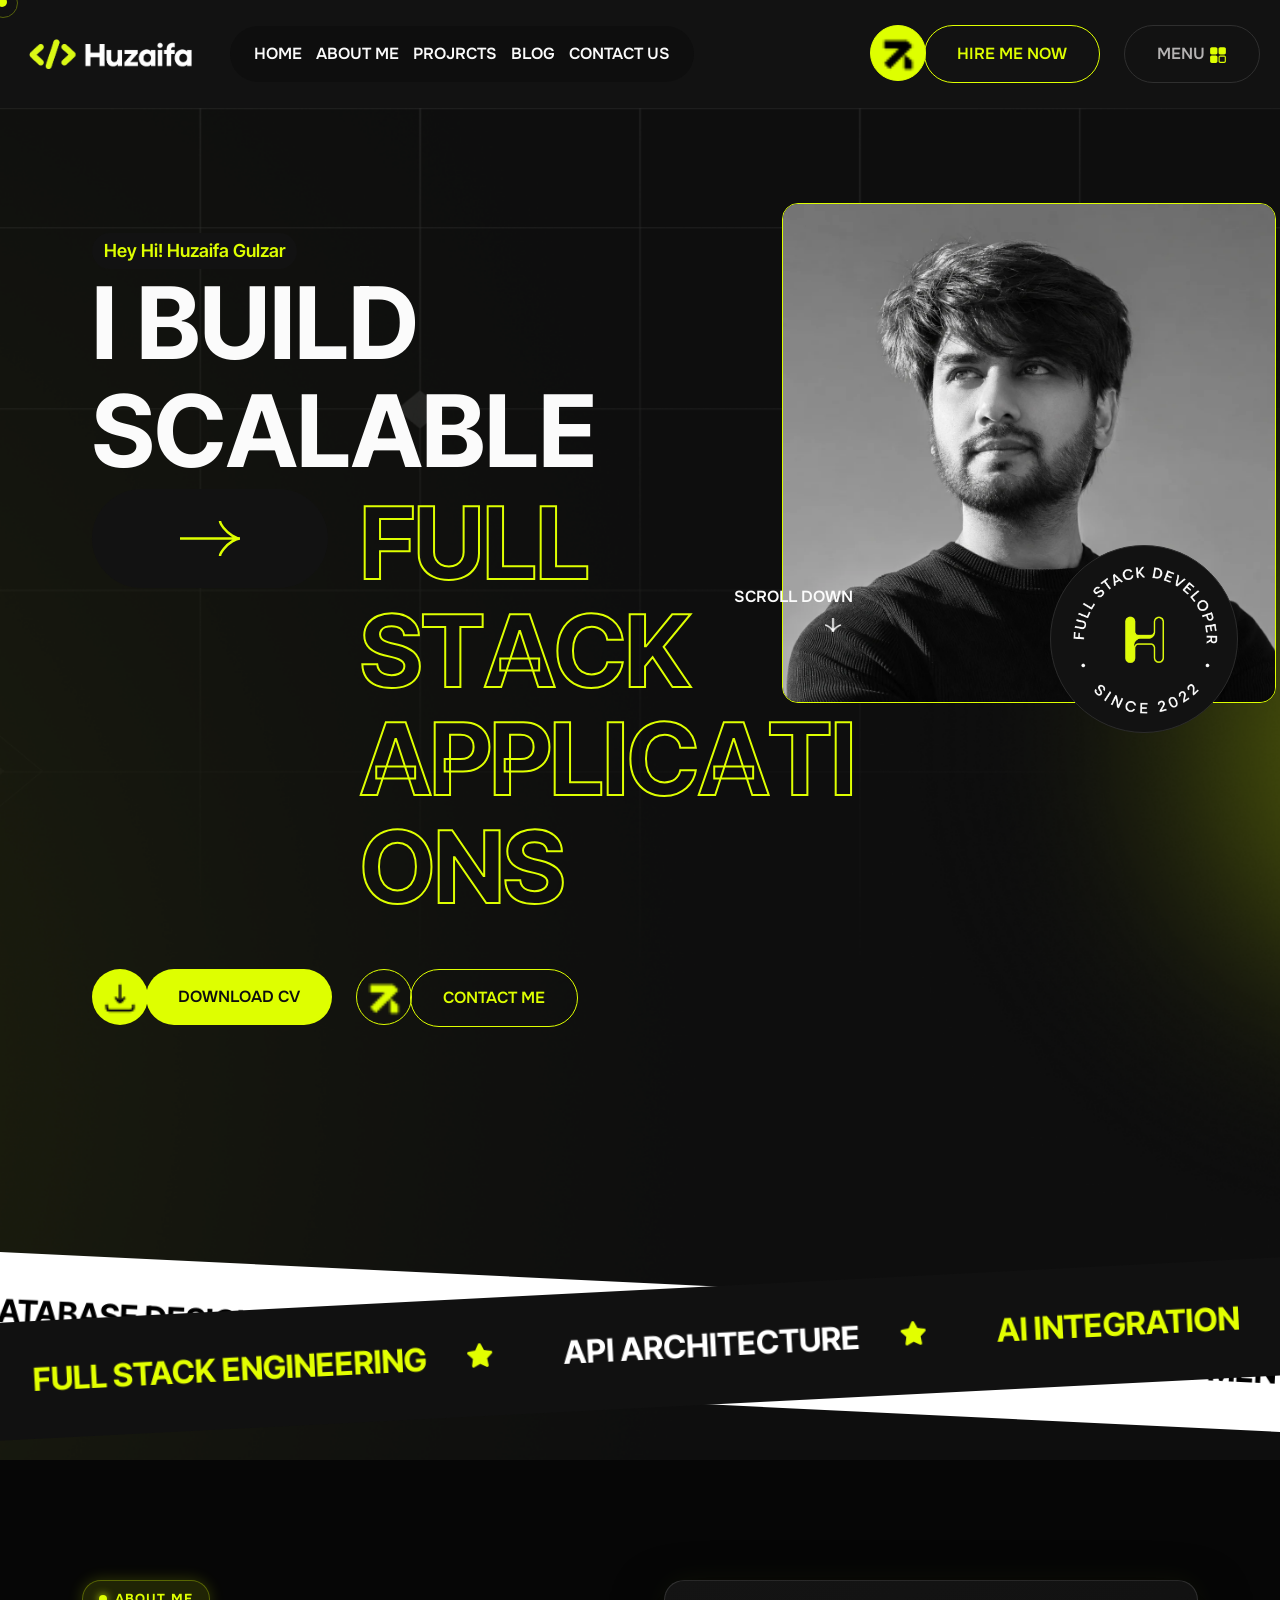
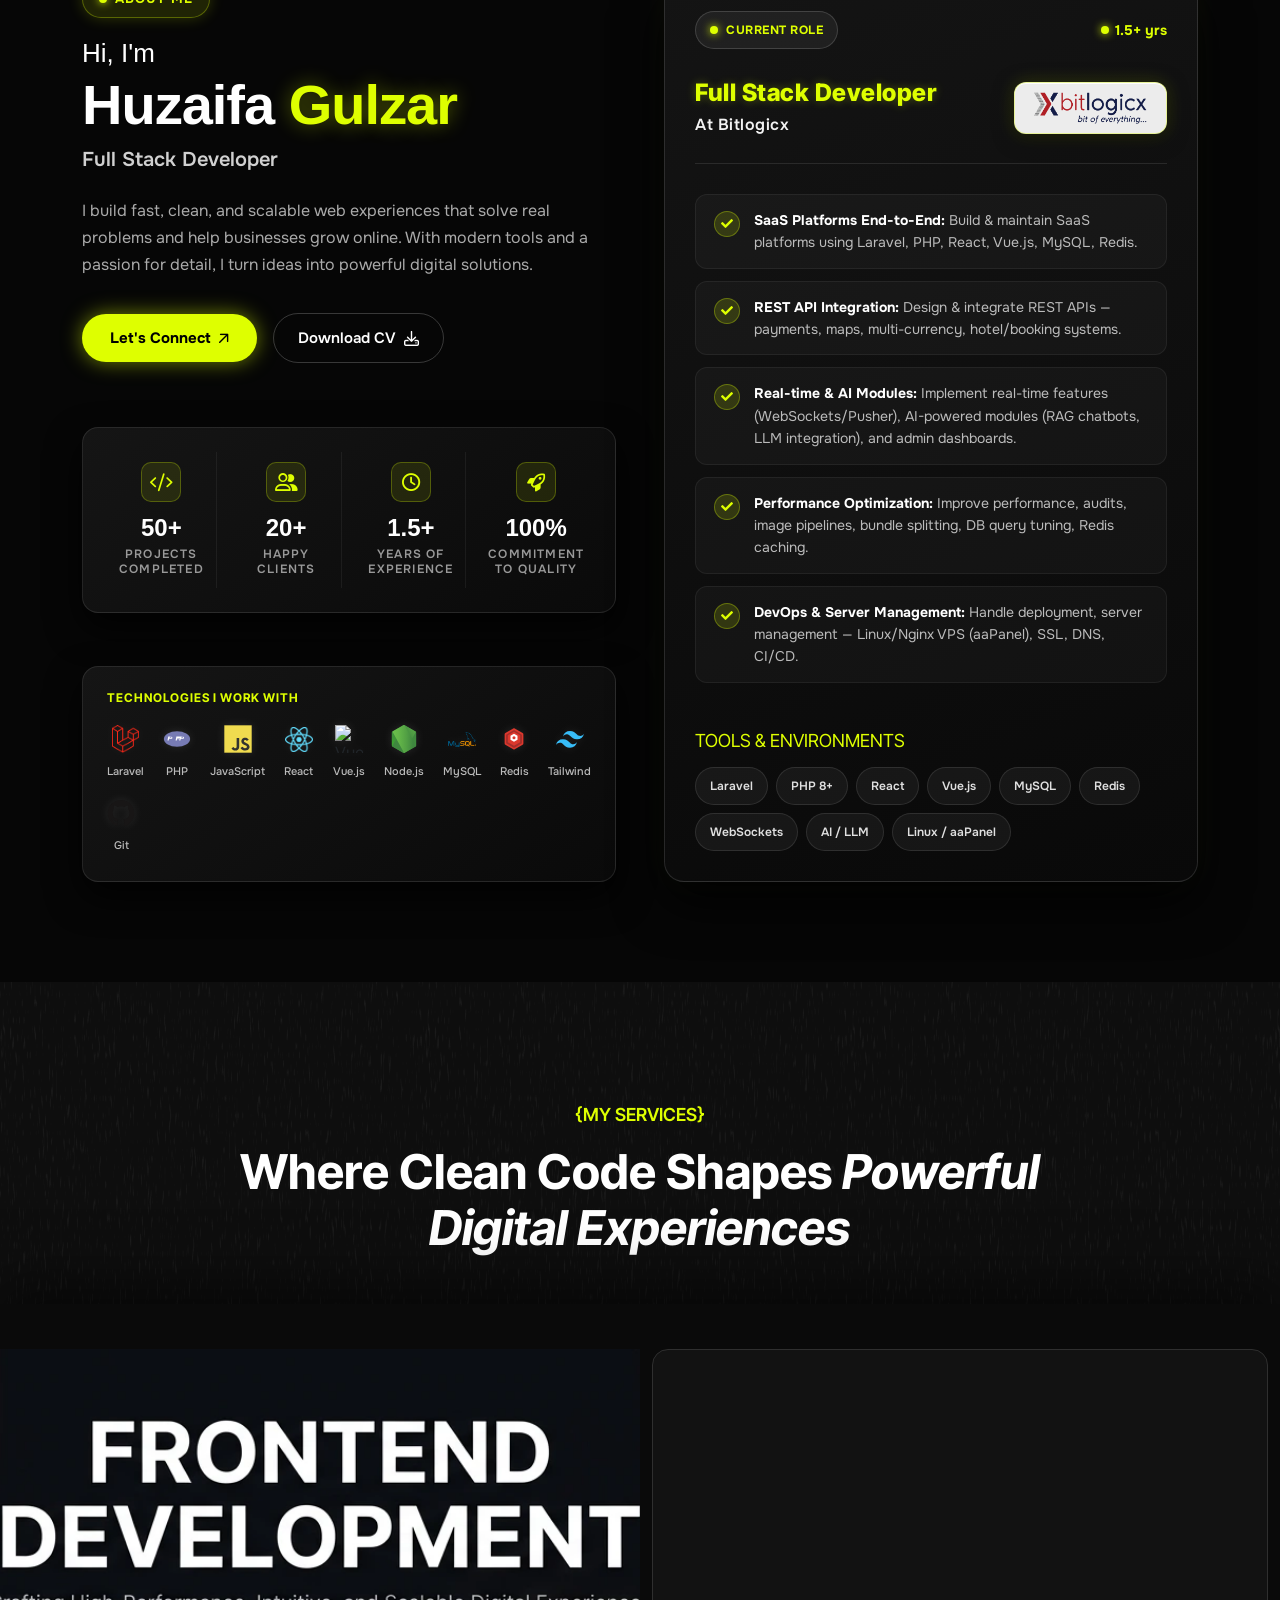
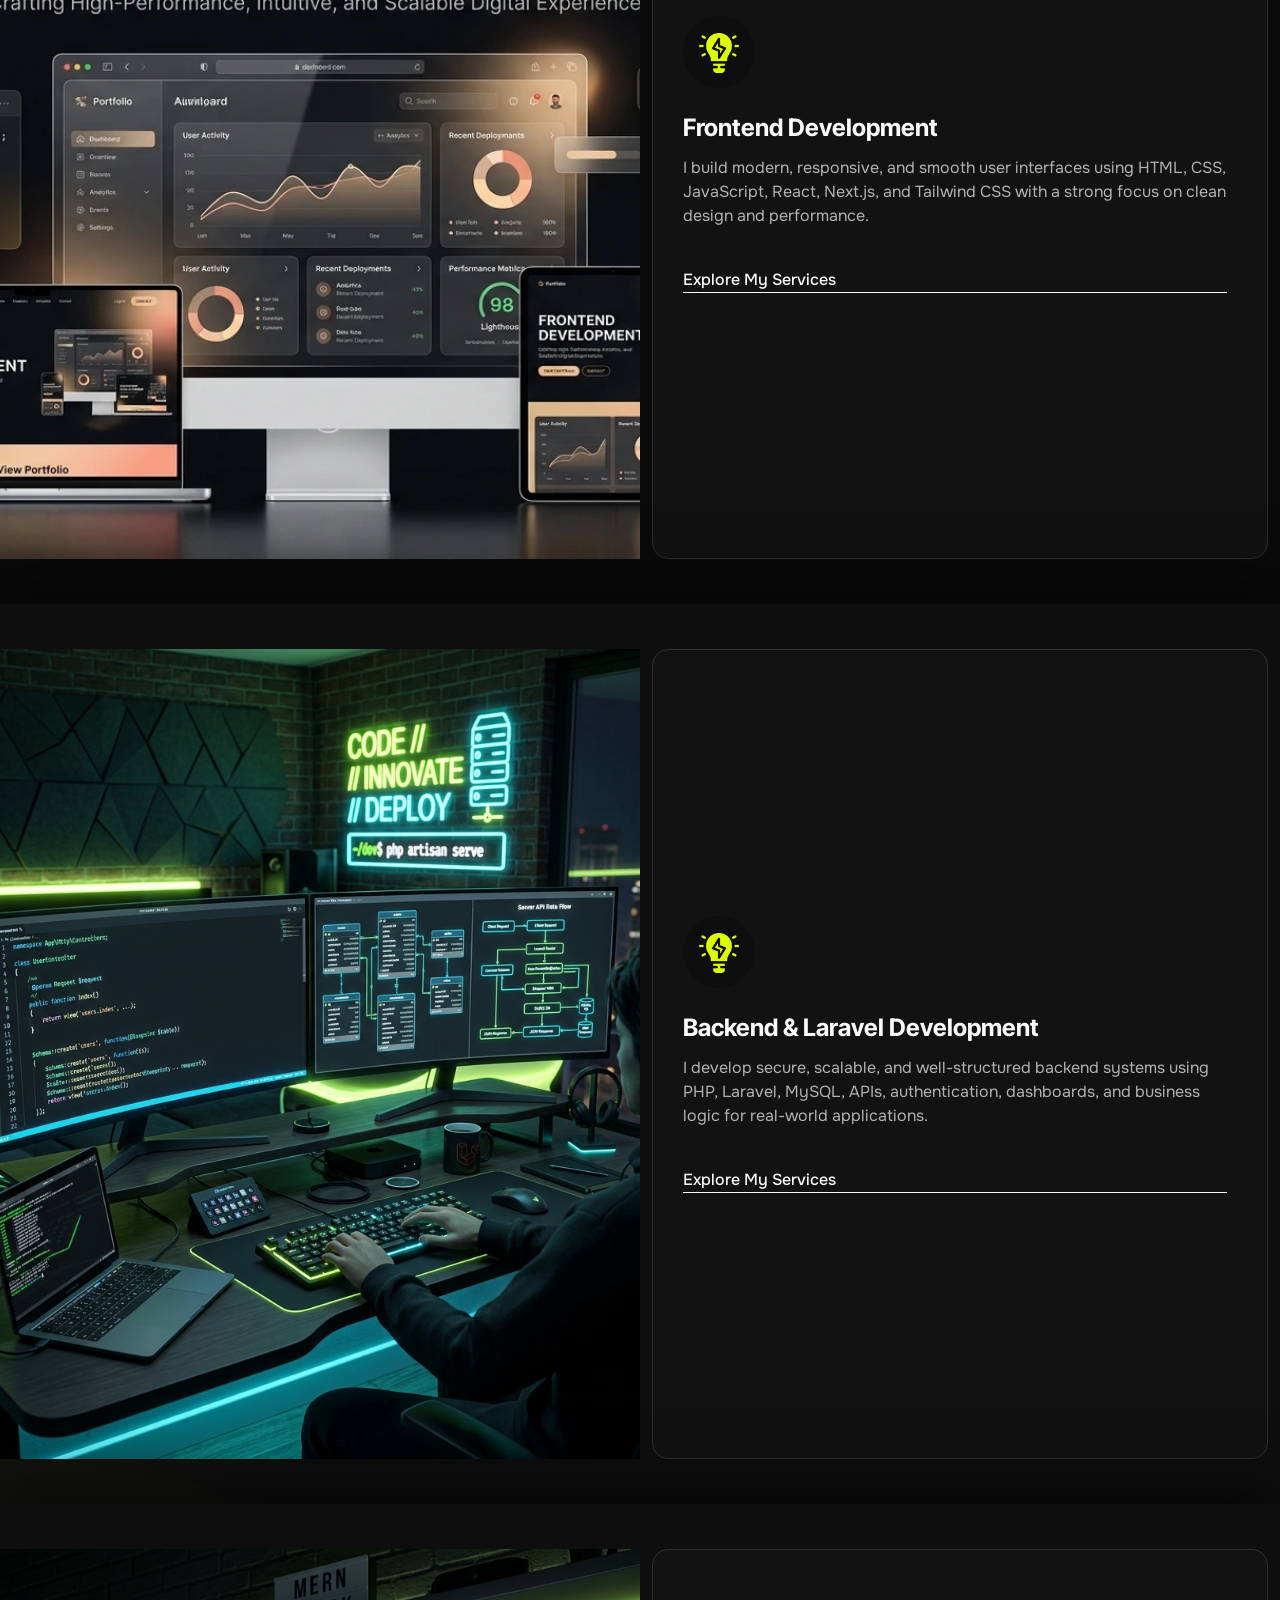
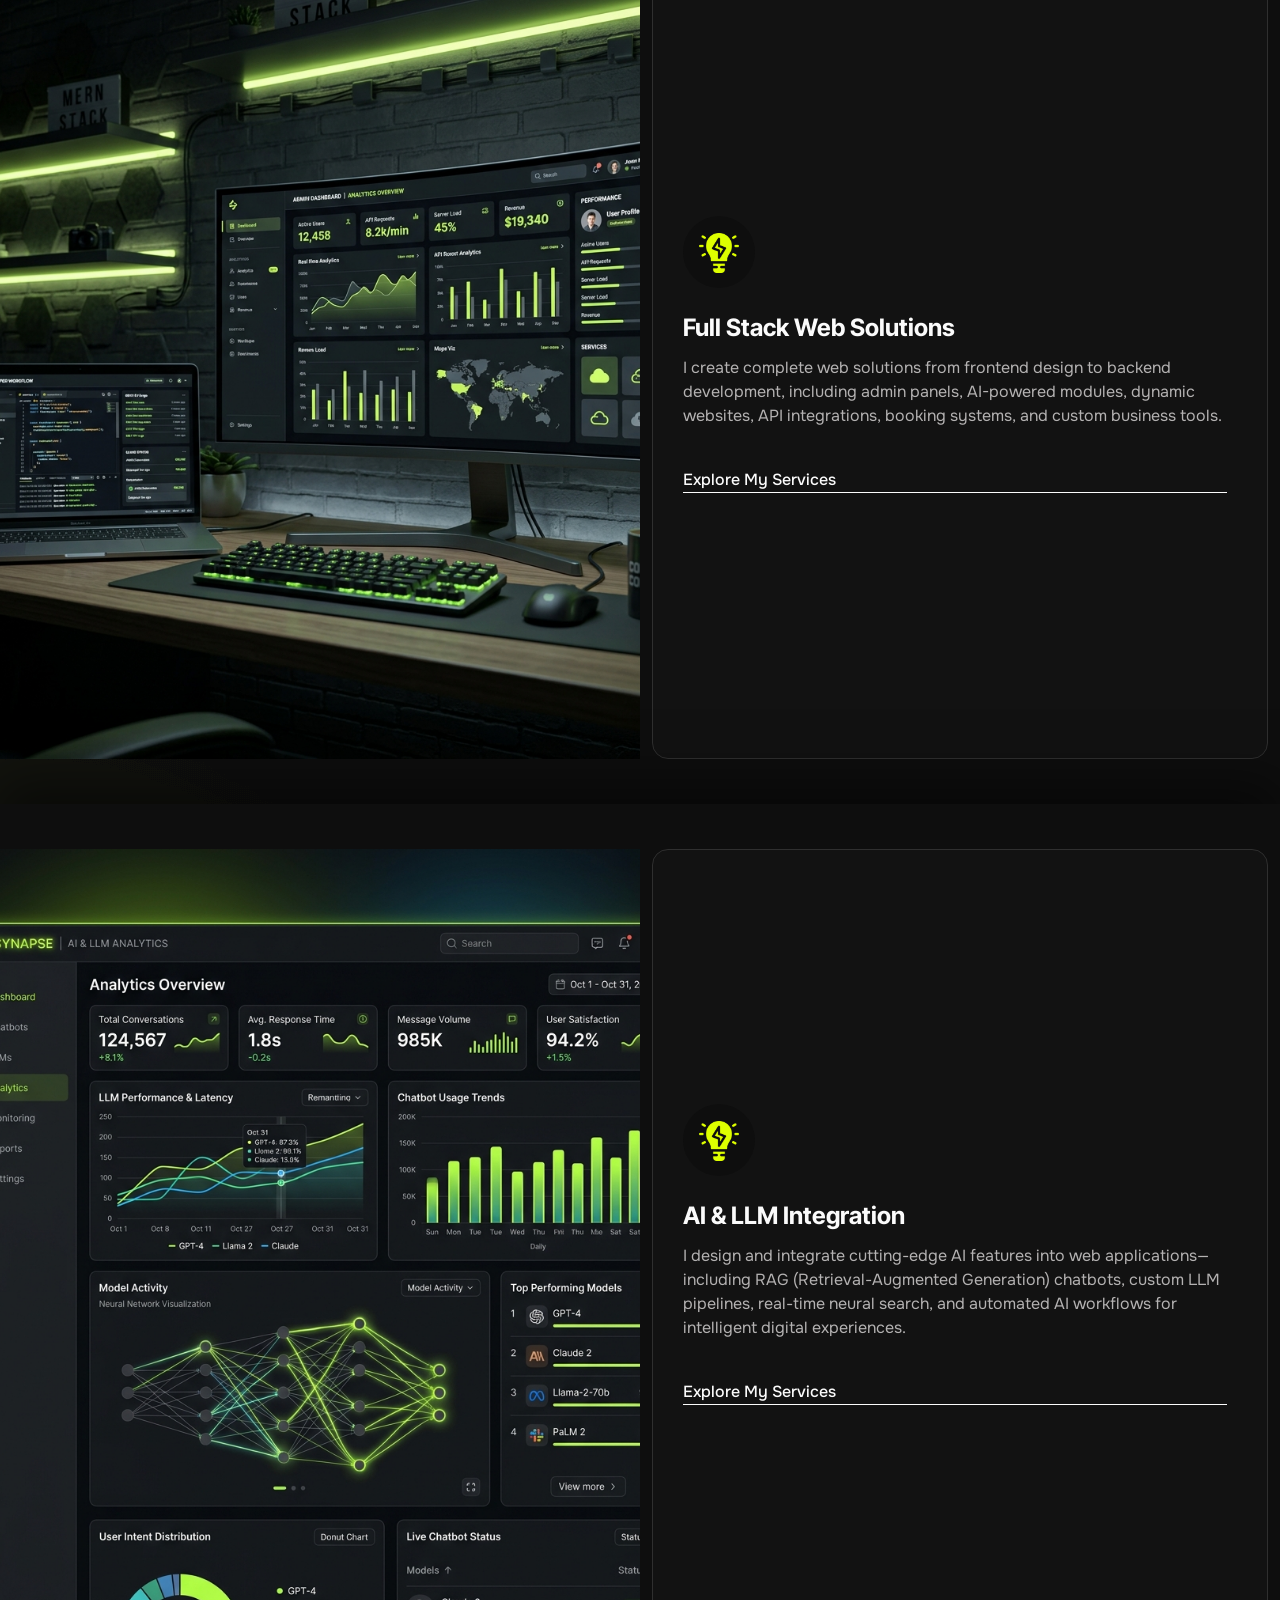
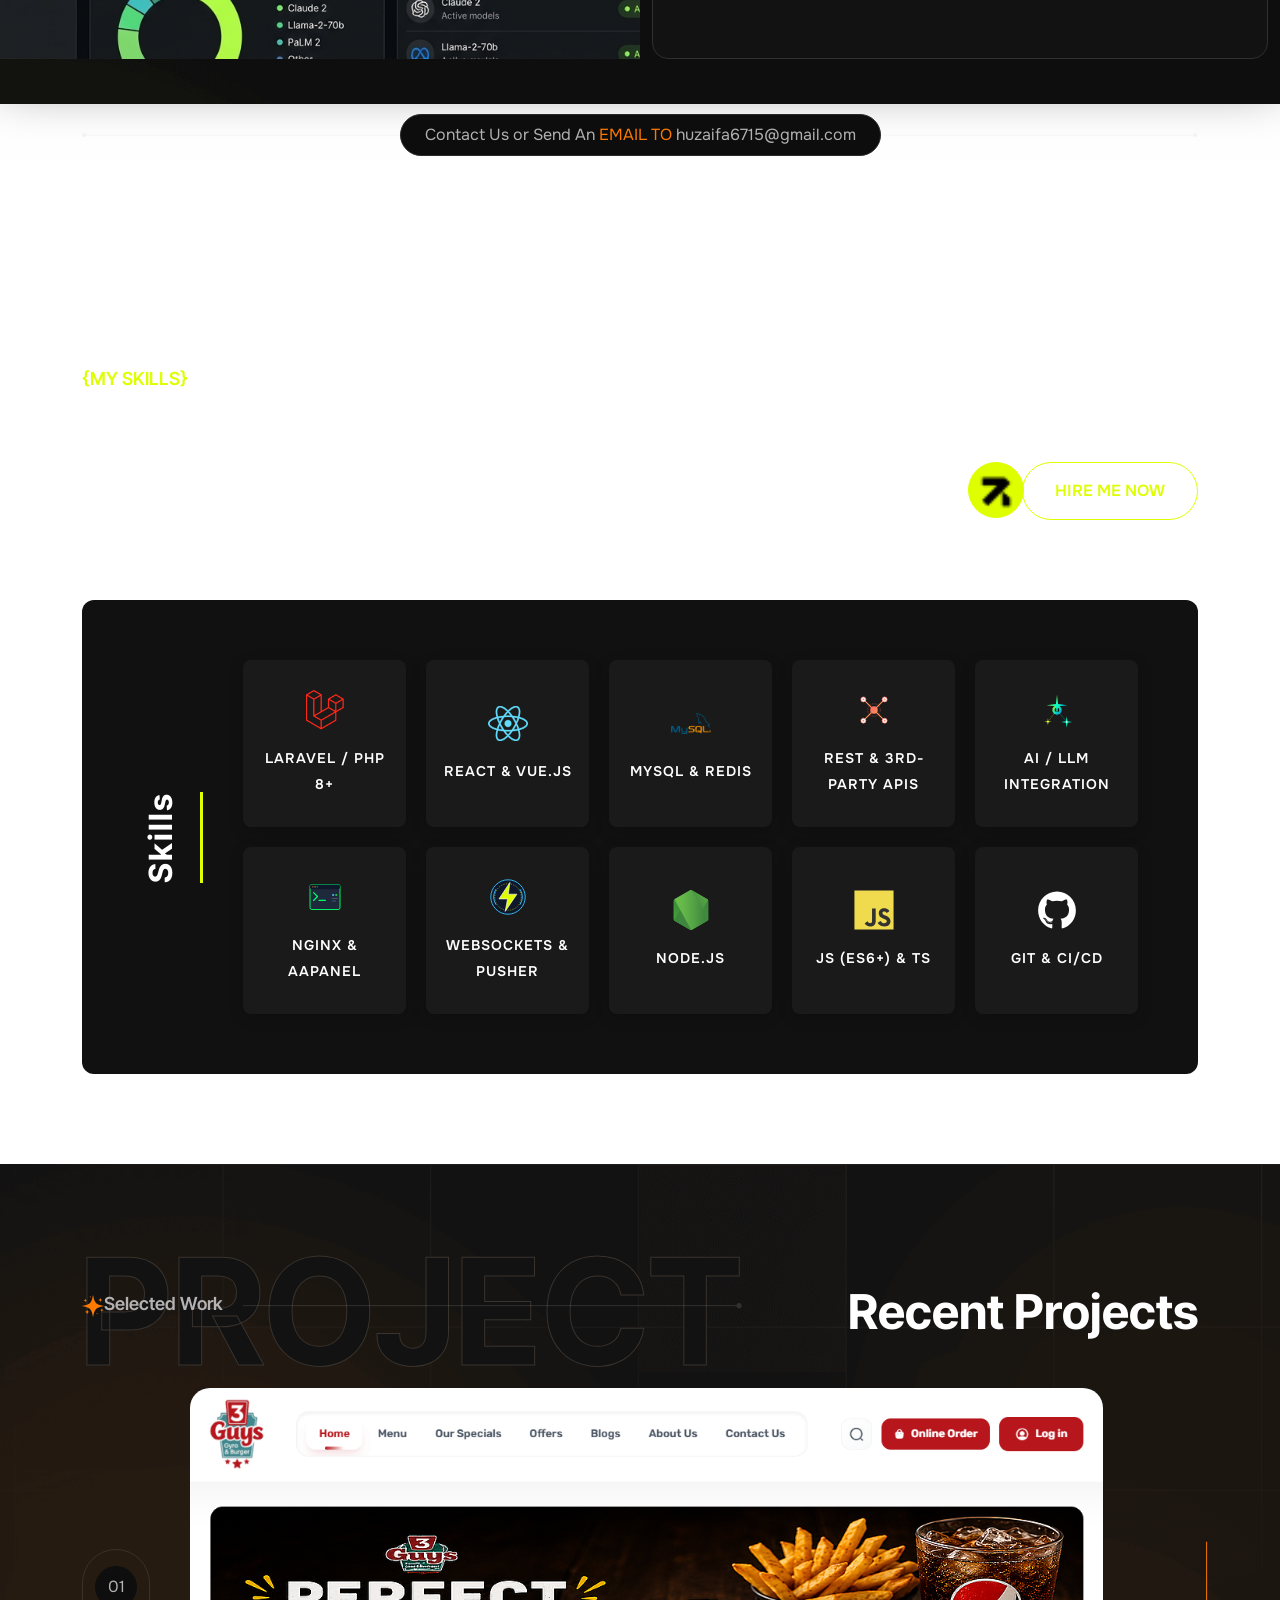
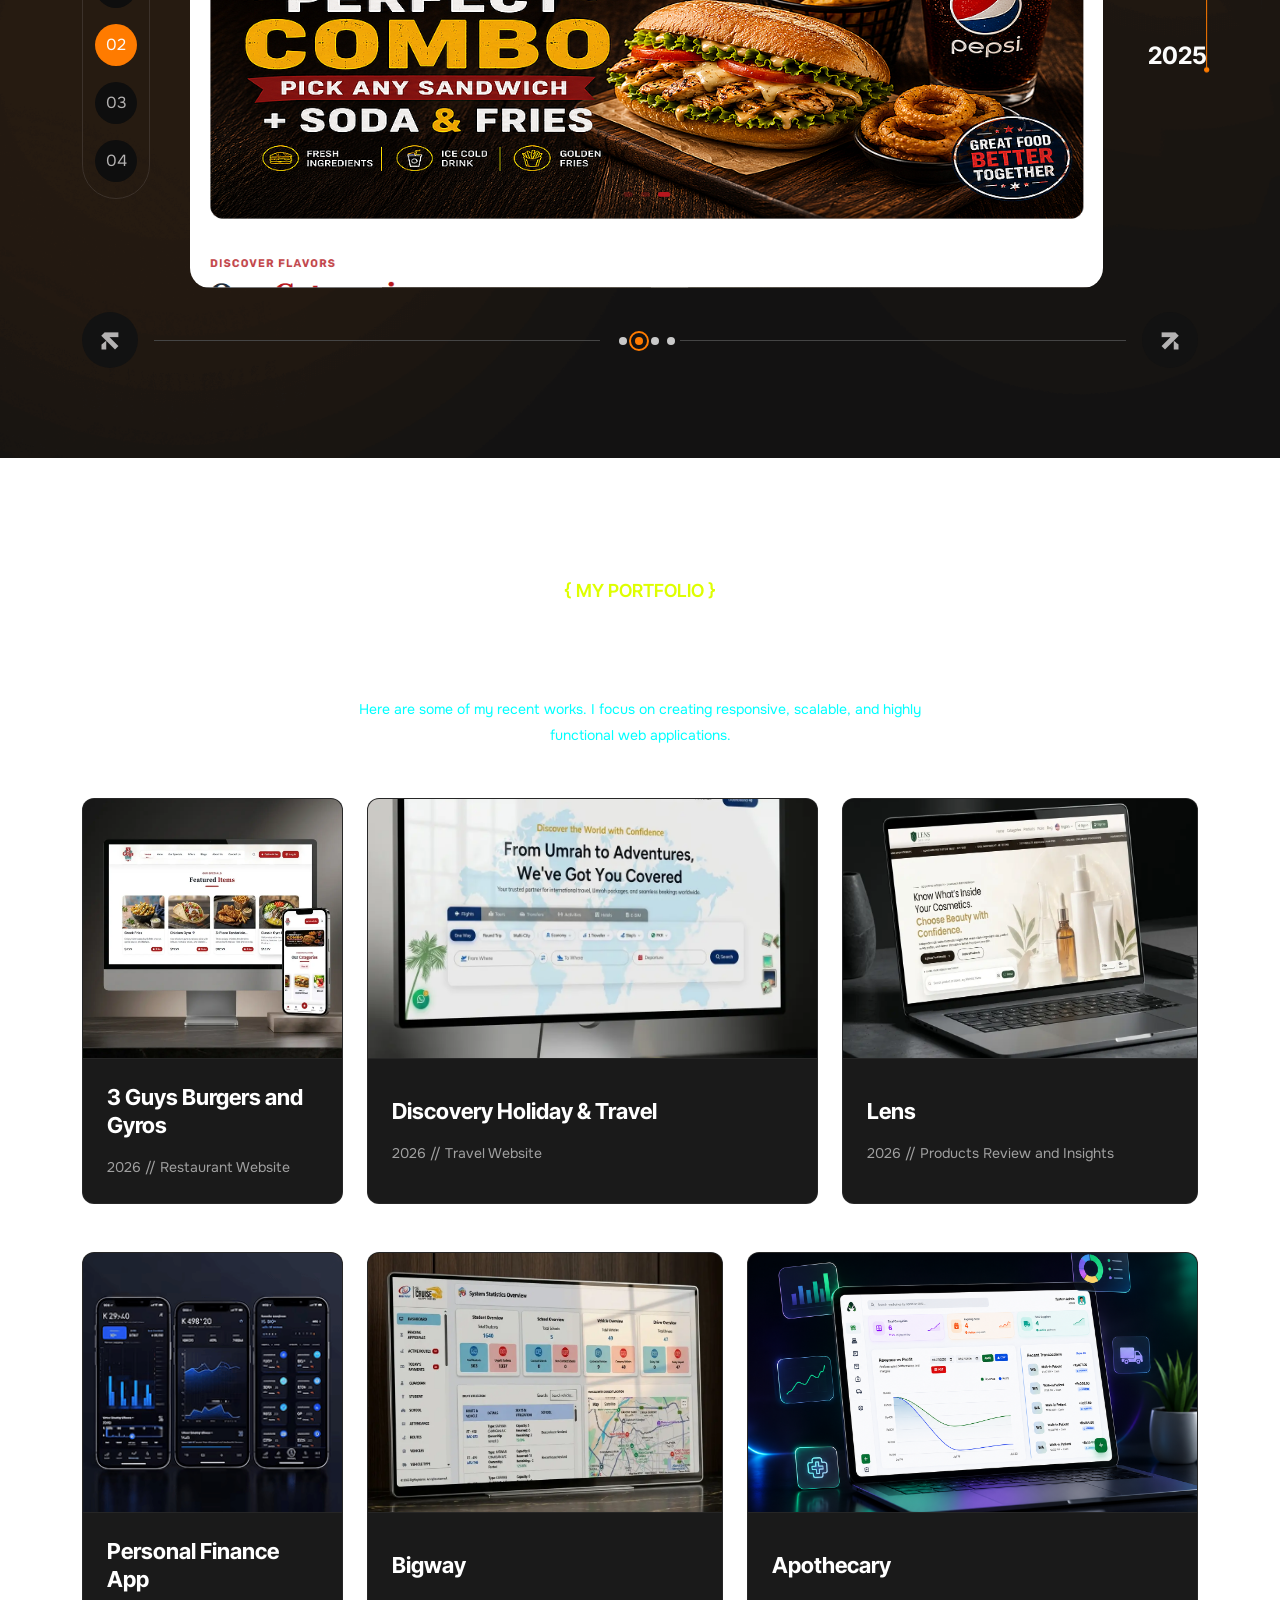
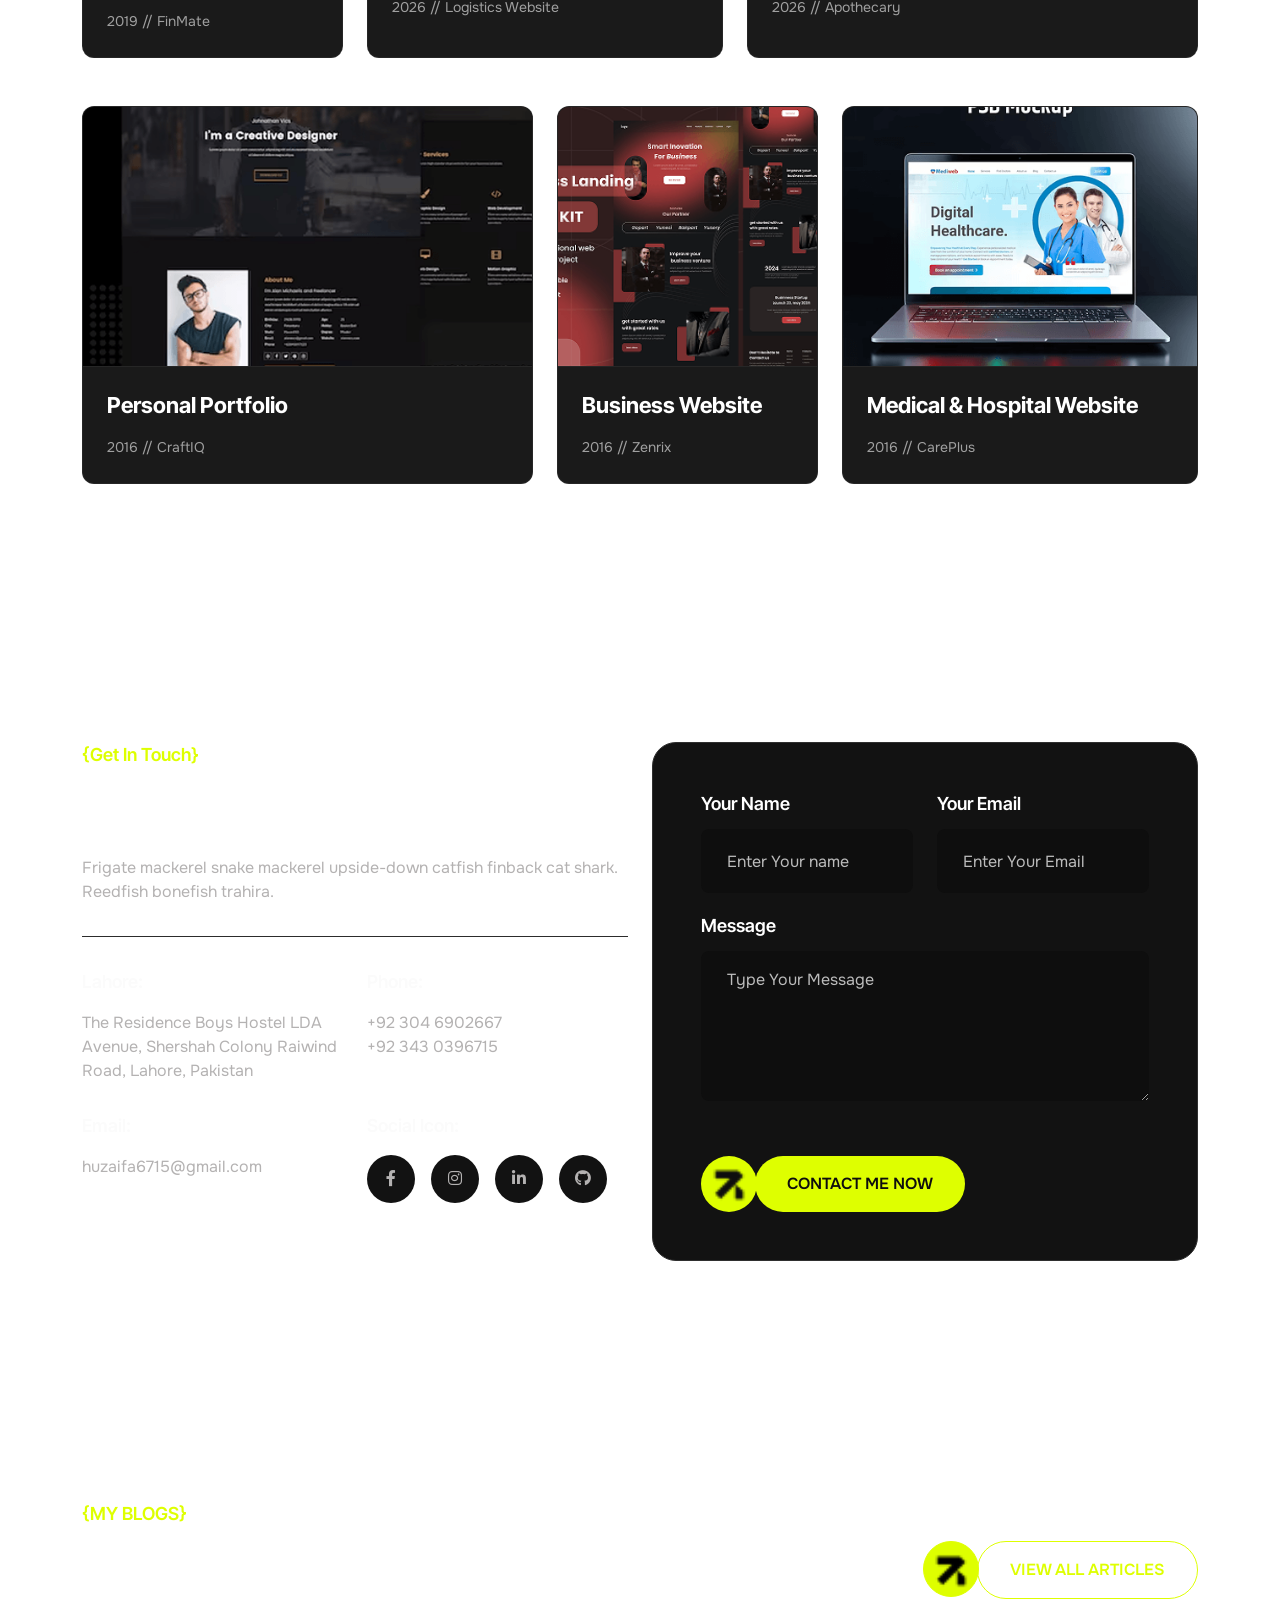
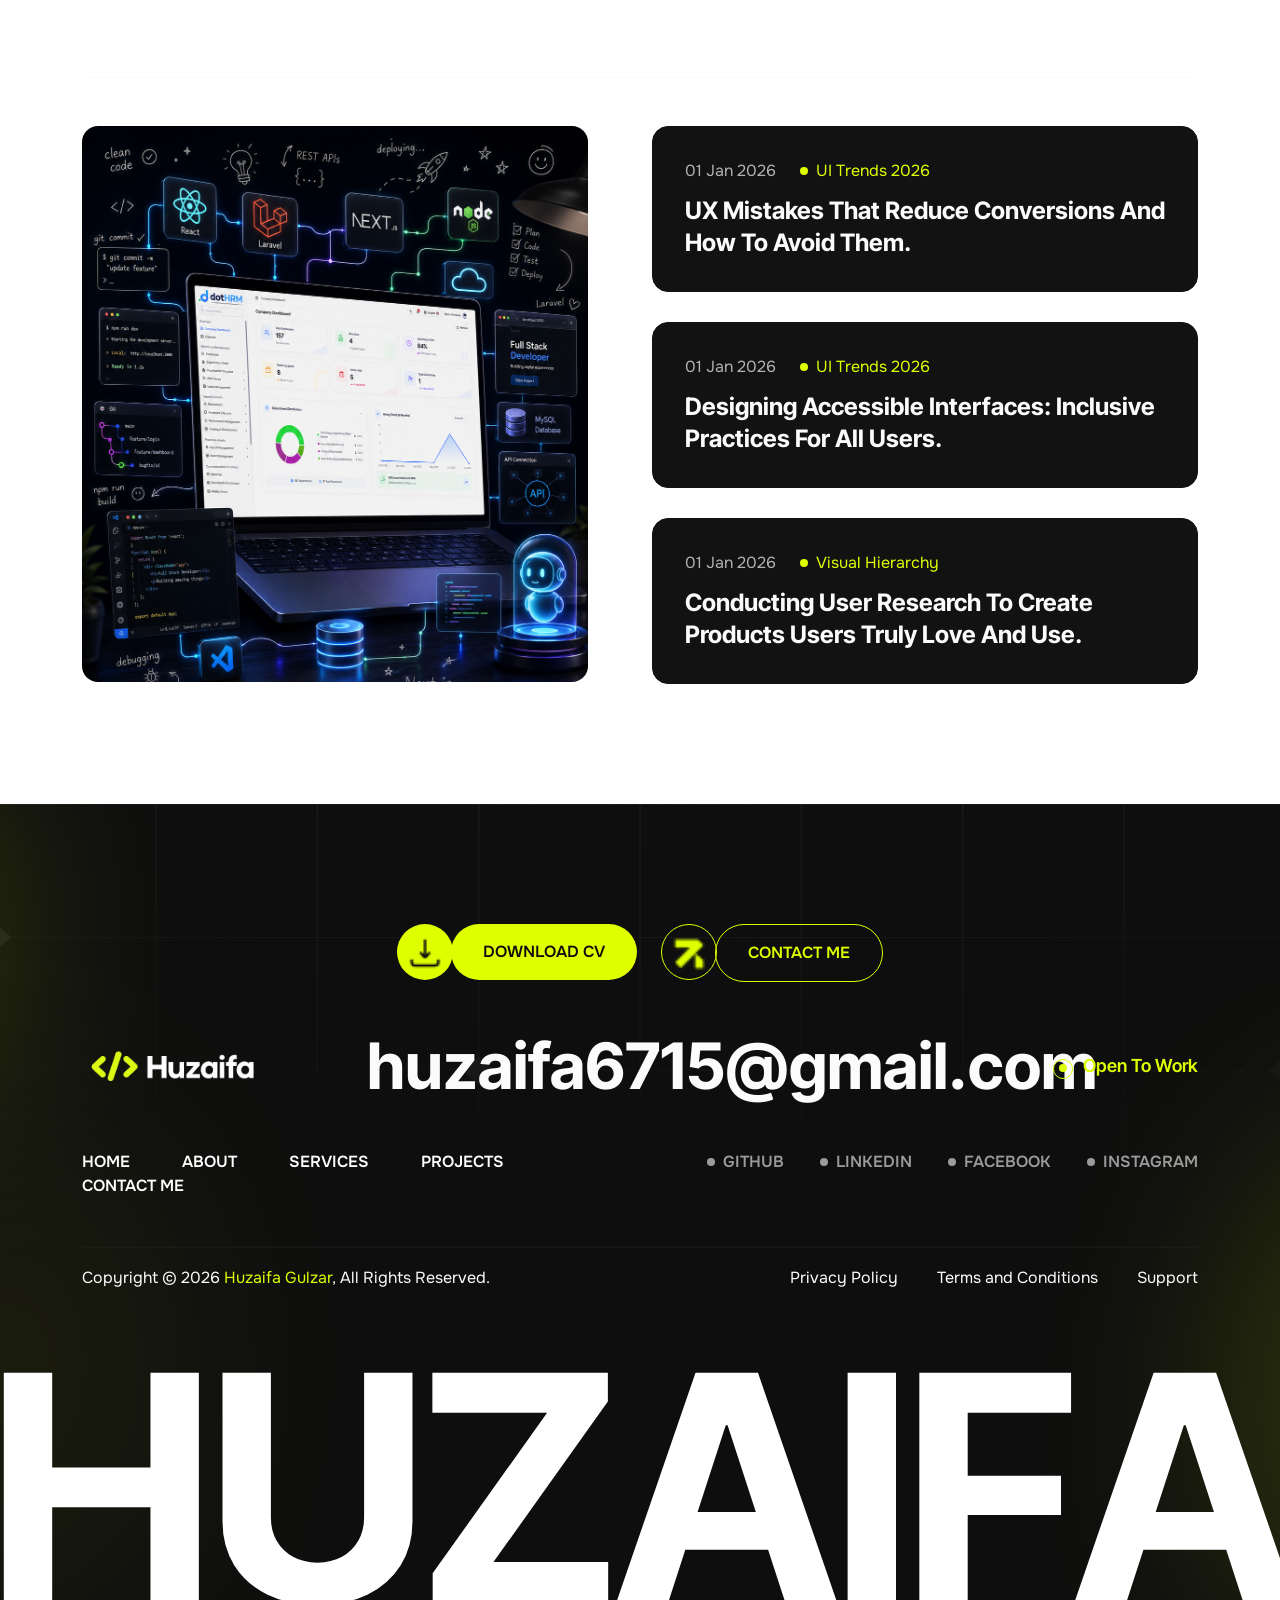
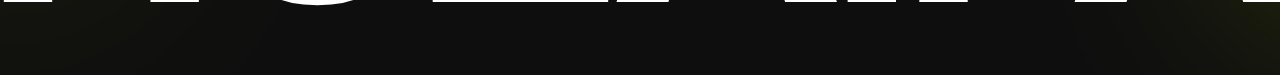
==== commit 7a8e1bff: "changes added" ====
--- a/index.html
+++ b/index.html
@@ -1104,6 +1104,13 @@
                                                     style="position: relative; width: 100%; height: 500px; border-radius: 20px; overflow: hidden; z-index: 10;">
                                                     <img src="assets/img/projects/lens.png" alt="Lens Platform" style="width: 100%; height: 100%; object-fit: cover; border: none;">
                                                 </div>
+                                                <div class="th-skill-btn" style="z-index: 15;">
+                                                    <a href="#" class="th-primary-btn th-primary-btn-secondary3">
+                                                        <span class="th-icon"><img src="assets/img/icon/th-footer-btn-icon.png"
+                                                                alt=""></span>
+                                                        <span class="th-text">VIEW PROJECT</span>
+                                                    </a>
+                                                </div>
                                                 <!-- th-project content -->
                                                 <div class="th-marketing-content" style="pointer-events: none;">
                                                     <p class="th-sutitle"> <span><img
@@ -1120,6 +1127,13 @@
                                                 <div class="iframe-container"
                                                     style="position: relative; width: 100%; height: 500px; border-radius: 20px; overflow: hidden; z-index: 10;">
                                                     <img src="assets/img/projects/3guy.png" alt="3 Guys Burgers & Gyros" style="width: 100%; height: 100%; object-fit: cover; border: none;">
+                                                </div>
+                                                <div class="th-skill-btn" style="z-index: 15;">
+                                                    <a href="#" class="th-primary-btn th-primary-btn-secondary3">
+                                                        <span class="th-icon"><img src="assets/img/icon/th-footer-btn-icon.png"
+                                                                alt=""></span>
+                                                        <span class="th-text">VIEW PROJECT</span>
+                                                    </a>
                                                 </div>
                                                 <!-- th-project content -->
                                                 <div class="th-marketing-content" style="pointer-events: none;">
@@ -1138,6 +1152,13 @@
                                                     style="position: relative; width: 100%; height: 500px; border-radius: 20px; overflow: hidden; z-index: 10;">
                                                     <img src="assets/img/projects/discovery.png" alt="Discovery Holidays Travel" style="width: 100%; height: 100%; object-fit: cover; border: none;">
                                                 </div>
+                                                <div class="th-skill-btn" style="z-index: 15;">
+                                                    <a href="#" class="th-primary-btn th-primary-btn-secondary3">
+                                                        <span class="th-icon"><img src="assets/img/icon/th-footer-btn-icon.png"
+                                                                alt=""></span>
+                                                        <span class="th-text">VIEW PROJECT</span>
+                                                    </a>
+                                                </div>
                                                 <!-- th-project content -->
                                                 <div class="th-marketing-content" style="pointer-events: none;">
                                                     <p class="th-sutitle"> <span><img
@@ -1154,6 +1175,13 @@
                                                 <div class="iframe-container"
                                                     style="position: relative; width: 100%; height: 500px; border-radius: 20px; overflow: hidden; z-index: 10;">
                                                     <img src="assets/img/projects/biz.png" alt="Resume Amplifiers" style="width: 100%; height: 100%; object-fit: cover; border: none;">
+                                                </div>
+                                                <div class="th-skill-btn" style="z-index: 15;">
+                                                    <a href="#" class="th-primary-btn th-primary-btn-secondary3">
+                                                        <span class="th-icon"><img src="assets/img/icon/th-footer-btn-icon.png"
+                                                                alt=""></span>
+                                                        <span class="th-text">VIEW PROJECT</span>
+                                                    </a>
                                                 </div>
                                                 <!-- th-project content -->
                                                 <div class="th-marketing-content" style="pointer-events: none;">
--- a/assets/css/style.css
+++ b/assets/css/style.css
@@ -689,6 +689,7 @@
   transition: 0.3s;
   opacity: 0;
   visibility: hidden;
+  z-index: 2;
 }
 
 .profile {
@@ -10046,6 +10047,25 @@
 .th-skill-wrap-thumb img {
   height: 556px;
   border-radius: 16px;
+}
+
+.th-skill-wrap-thumb::after {
+  content: "";
+  position: absolute;
+  top: 0;
+  left: 0;
+  width: 100%;
+  height: 100%;
+  background-color: rgba(0, 0, 0, 0.5);
+  border-radius: 16px;
+  opacity: 0;
+  transition: opacity 0.3s ease;
+  pointer-events: none;
+  z-index: 1;
+}
+
+.th-skill-wrap:hover .th-skill-wrap-thumb::after {
+  opacity: 1;
 }
 
 .th-skill-box {
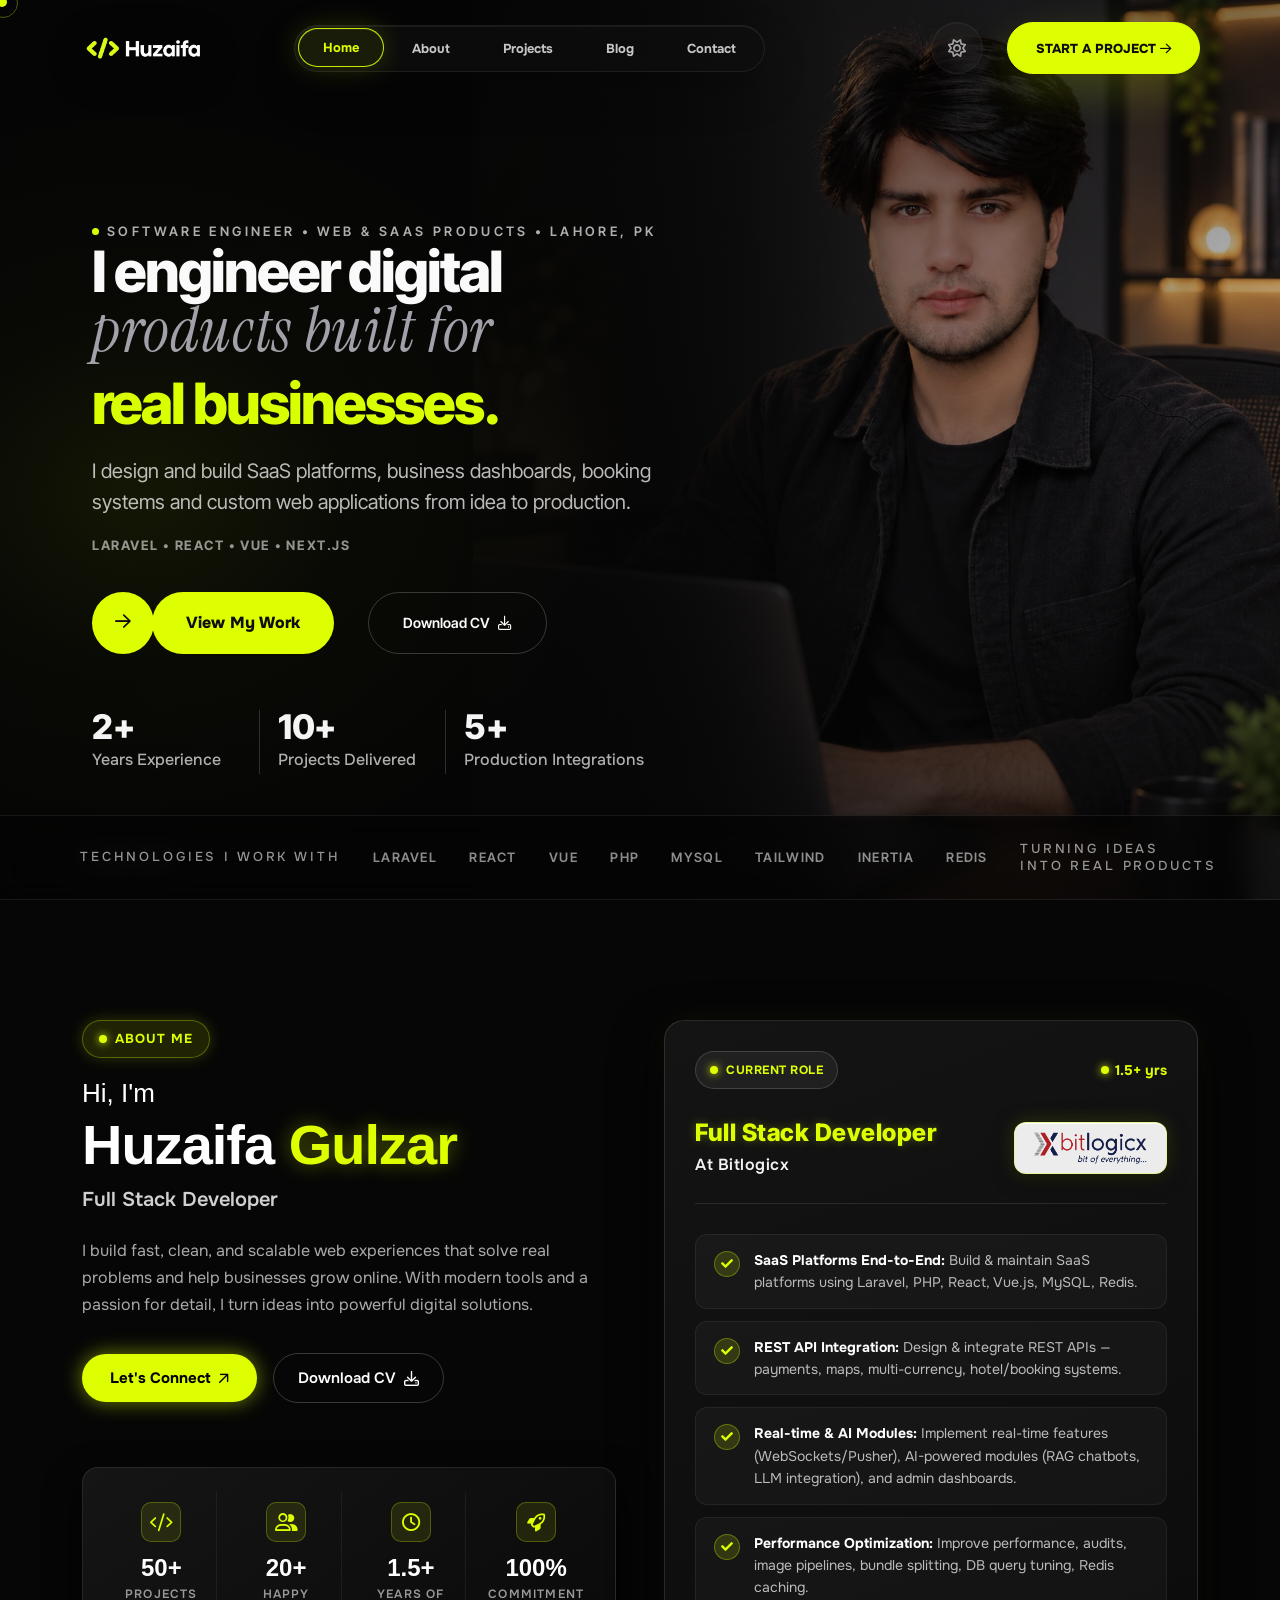
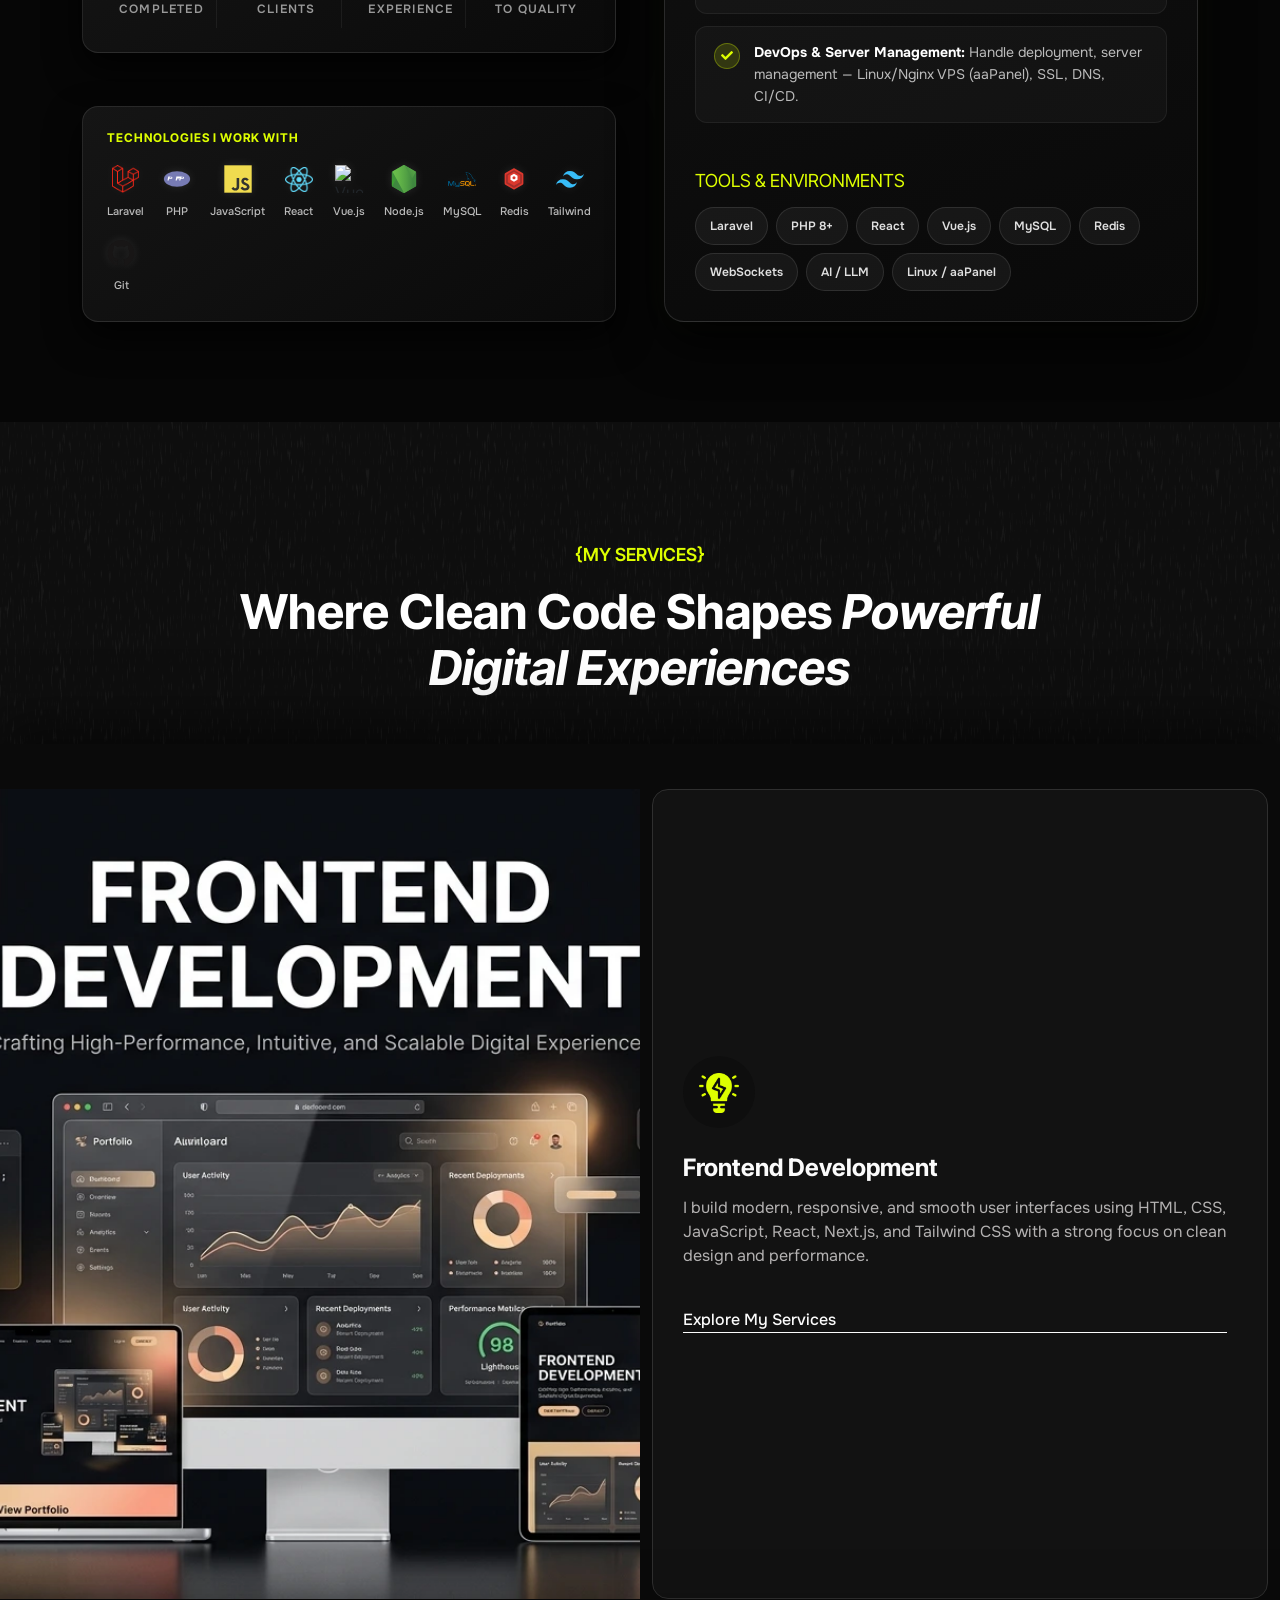
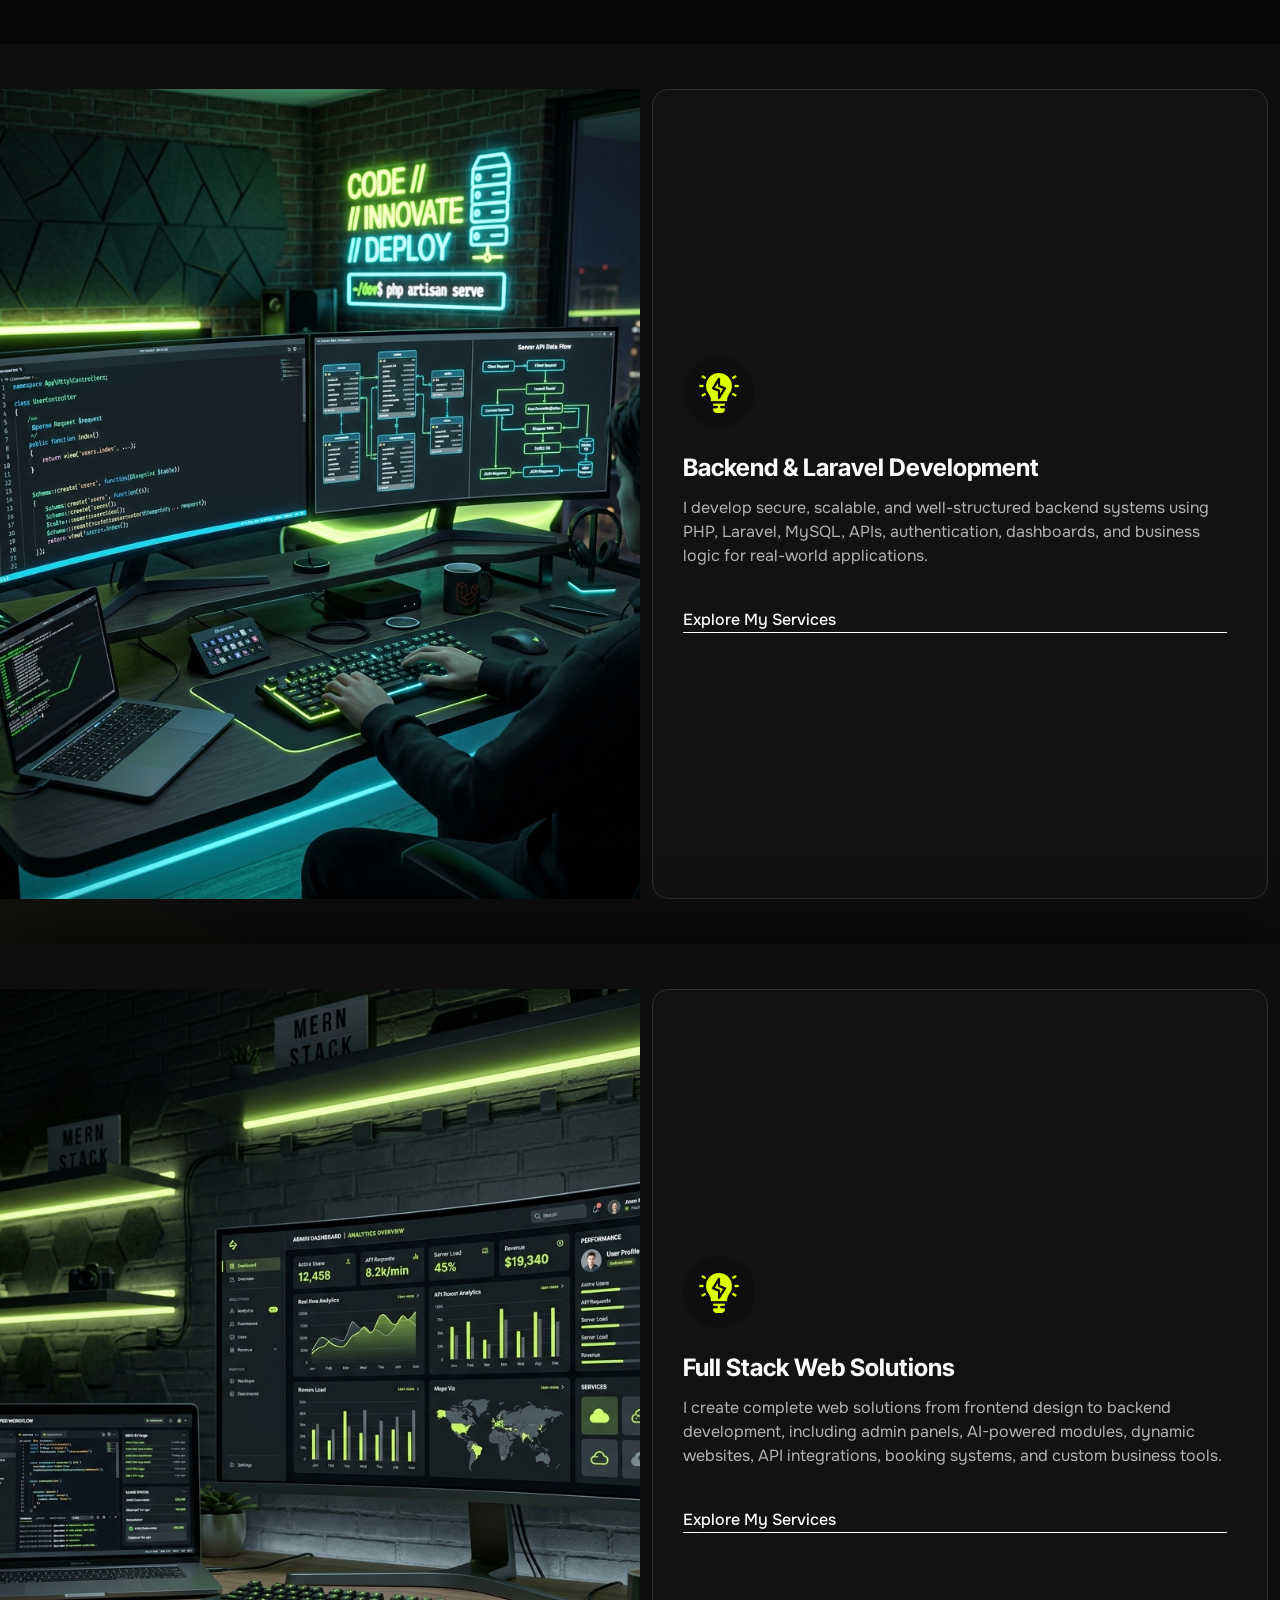
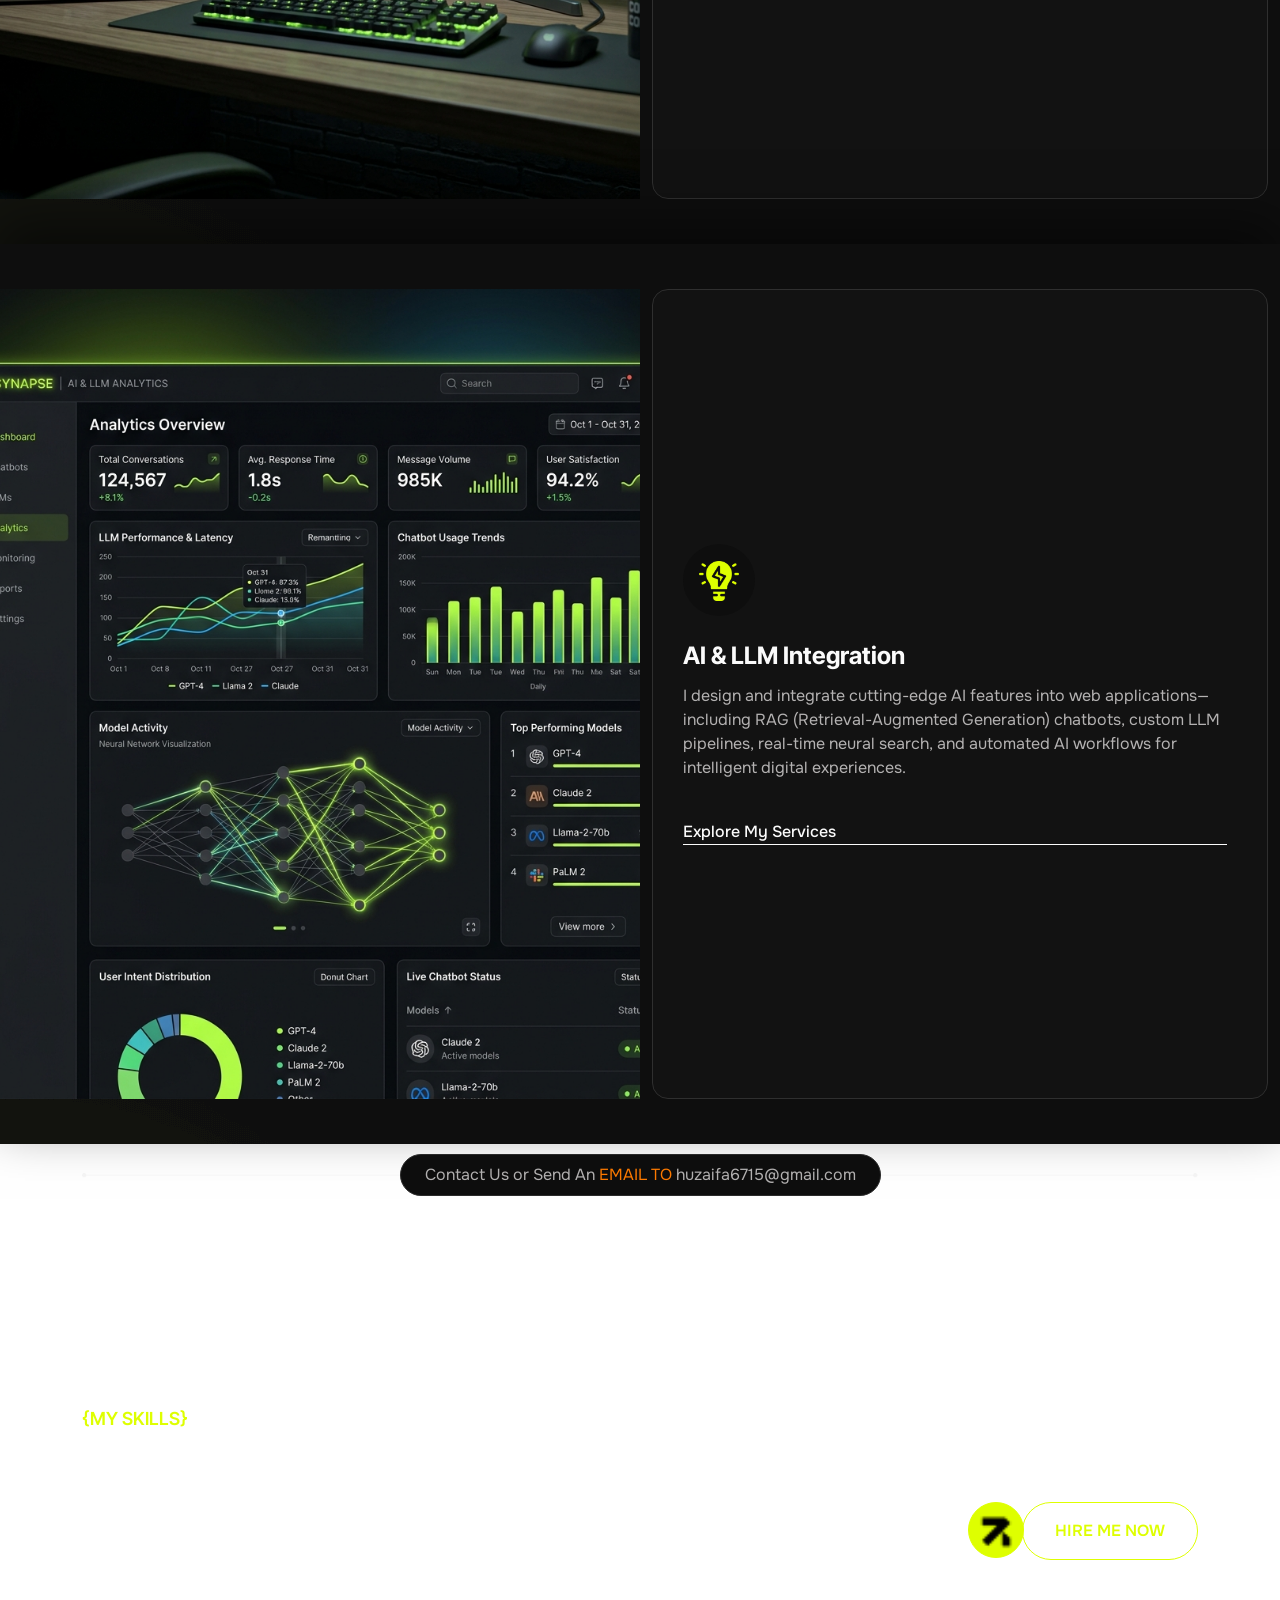
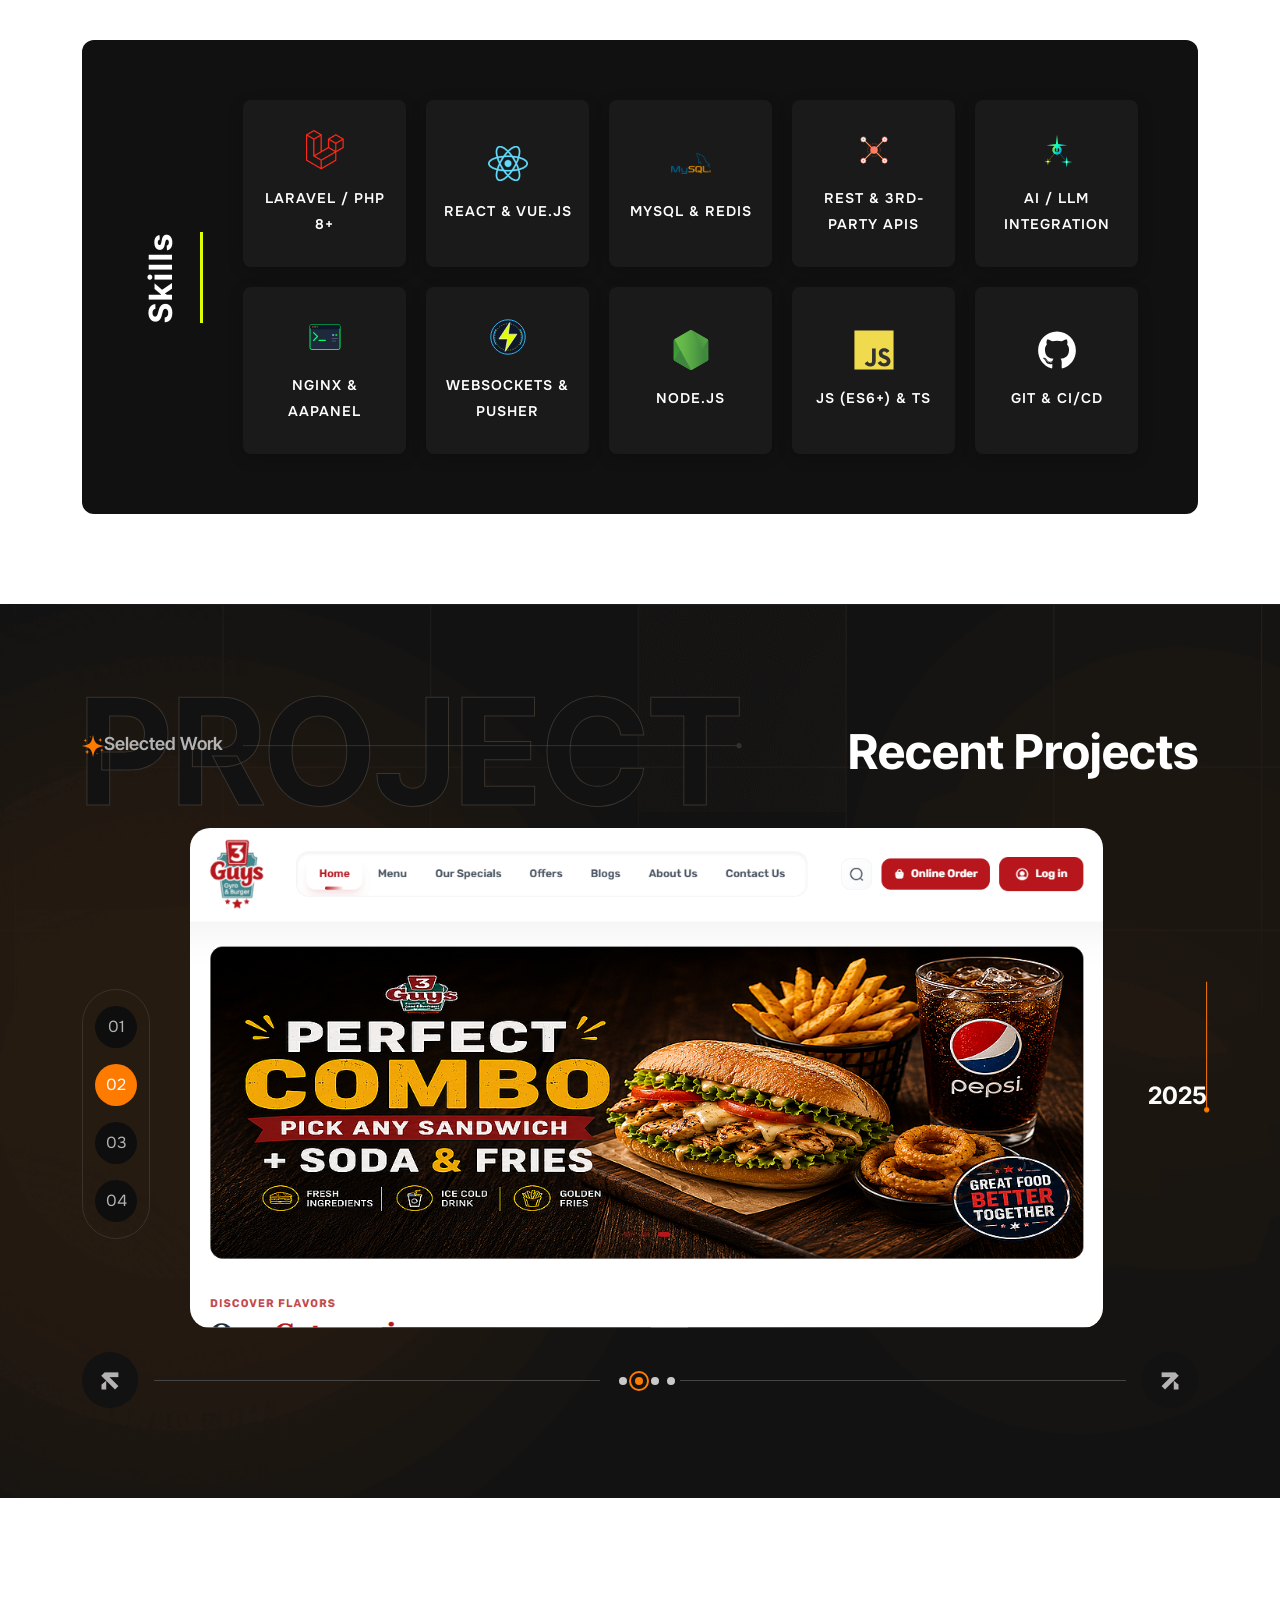
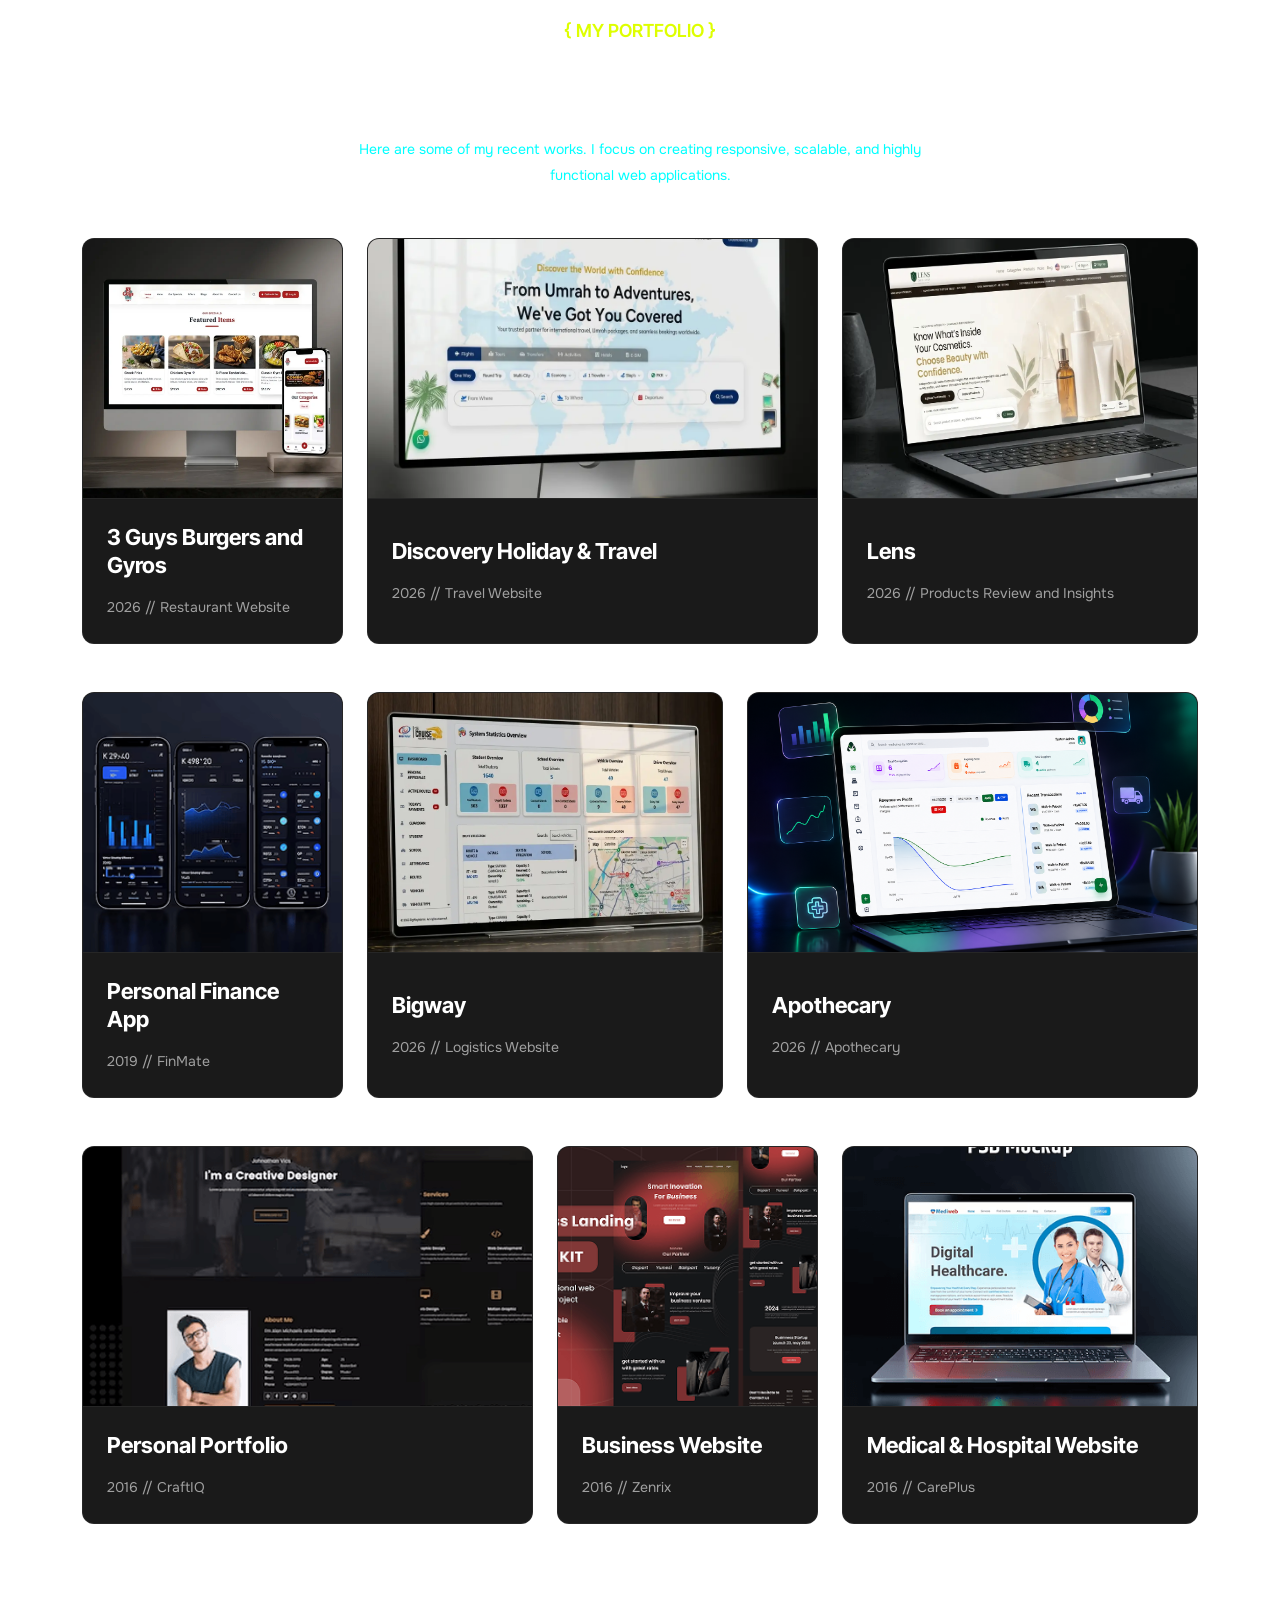
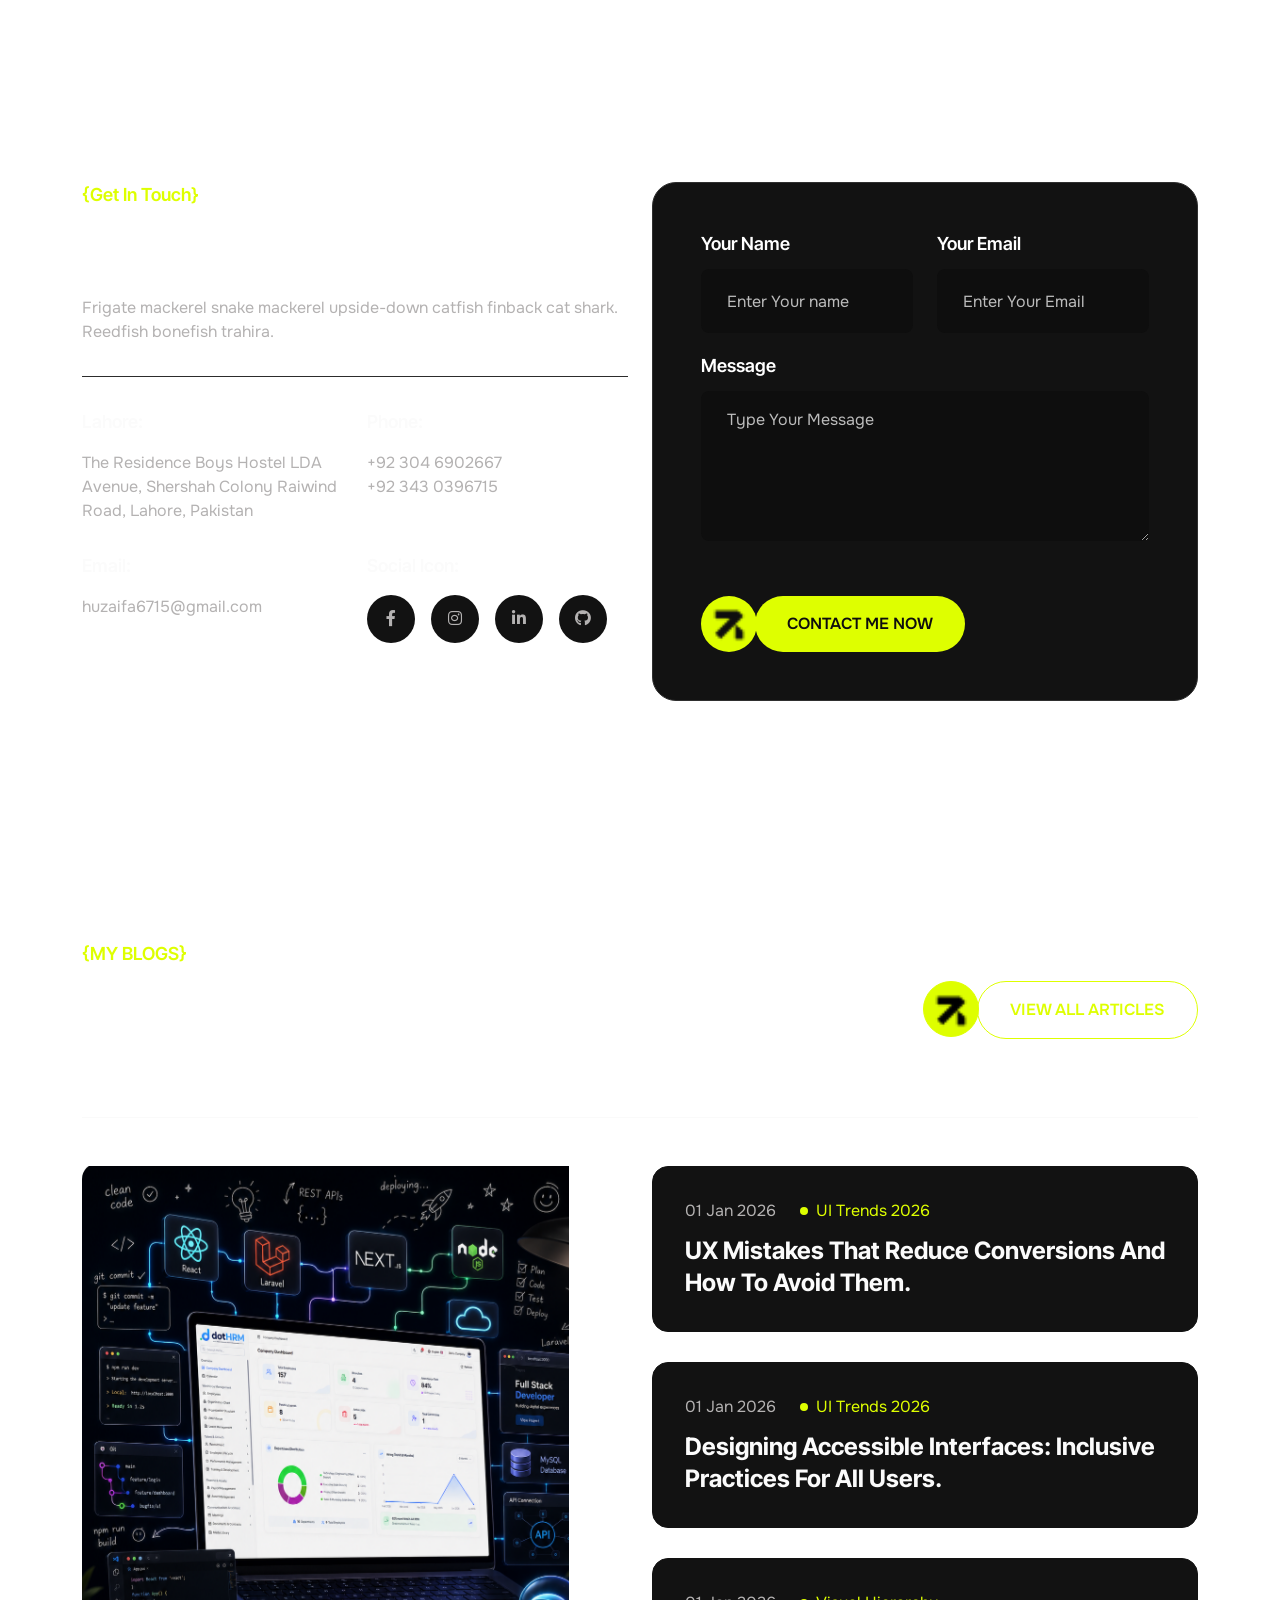
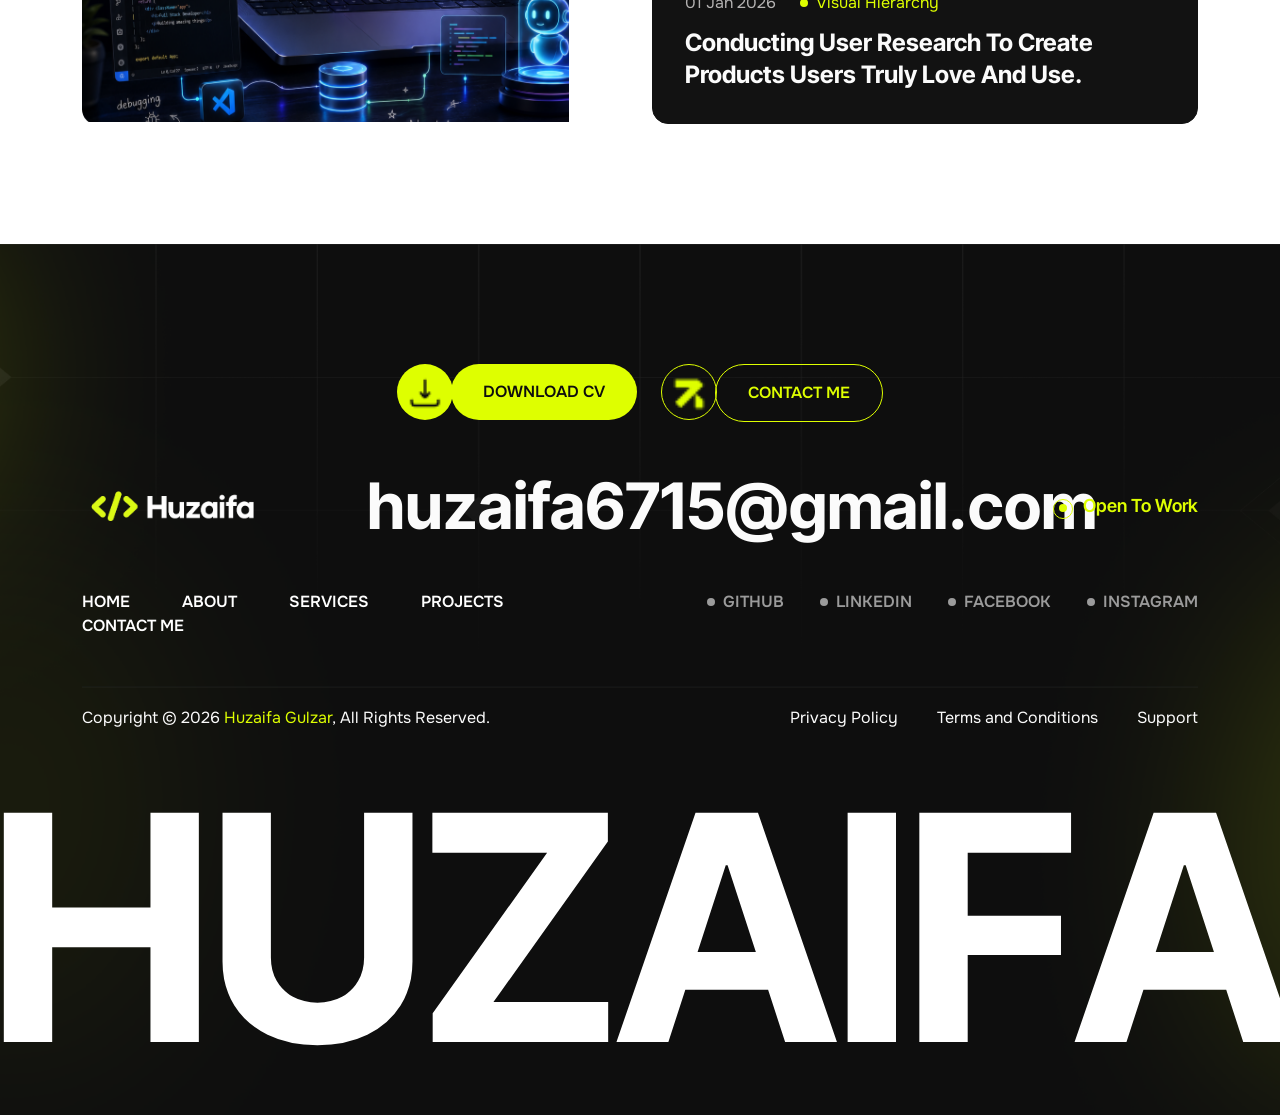
==== commit 80d63b8d: "changes added" ====
--- a/index.html
+++ b/index.html
@@ -8,6 +8,10 @@
 
     <!-- fav logo -->
     <link rel="shortcut icon" href="assets/img/logo/favicon.png" type="image/x-icon">
+    <!-- Instrument Serif italic — hero headline only -->
+    <link rel="preconnect" href="https://fonts.googleapis.com">
+    <link rel="preconnect" href="https://fonts.gstatic.com" crossorigin>
+    <link href="https://fonts.googleapis.com/css2?family=Instrument+Serif:ital@1&display=swap" rel="stylesheet">
     <!-- bootstrap css -->
     <link rel="stylesheet" href="assets/css/bootstrap.min.css">
     <!-- magnific-popup css -->
@@ -25,55 +29,913 @@
     <!-- style css -->
     <link rel="stylesheet" href="assets/css/style.css">
     <style>
-        /* Fix for sticky positioning: overflow-x: hidden on body/html breaks position: sticky */
-        html, body {
-            overflow-x: clip !important;
-        }
-        
-        /* Full-Screen Synchronized Slides */
+        /* ── overflow fix (sticky sections) ── */
+        html, body { overflow-x: clip !important; }
+
+        /* ── sticky service slides ── */
         .sticky-slide {
-            position: sticky;
+            position: sticky; top: 0;
+            height: 100vh; min-height: 700px;
+            display: flex; align-items: center;
+            background-color: #0a0a0a;
+            box-shadow: 0 -20px 50px rgba(0,0,0,0.5);
+        }
+        .sticky-slide .row            { height: 90vh; min-height: 640px; }
+        .sticky-slide .col-md-6       { height: 100%; }
+        .sticky-slide .th-serviceboxwrap,
+        .sticky-slide .th-service-thumb { height: 100%; }
+        .sticky-slide .th-service-thumb img {
+            height: 100% !important; max-height: 100% !important;
+            width: 100% !important; object-fit: cover !important;
+            border-radius: 0 !important;
+        }
+        .sticky-slide .th-service-iconbox {
+            height: 100%;
+            display: flex !important; flex-direction: column !important;
+            justify-content: center !important;
+        }
+        .sticky-slide:not(:first-of-type) {
+            background-image: url(assets/img/designer/th-service-bg.png);
+        }
+
+        /* ══════════════════════════════════════
+           HEADER
+        ══════════════════════════════════════ */
+
+        .th-header-area {
+            position: fixed !important;
             top: 0;
-            height: 100vh;
-            min-height: 700px;
+            left: 0;
+            width: 100%;
+            z-index: 1000;
+            padding: 16px 0 !important;
+            background: transparent !important;
+            border-bottom: 1px solid transparent;
+            transition: padding 0.35s ease, background 0.35s ease, border-color 0.35s ease, box-shadow 0.35s ease;
+        }
+
+        .th-header-area .th-header-wrapper {
+            padding: 0 80px !important;
+            min-height: 64px;
+            transition: min-height 0.35s ease, padding 0.35s ease;
+        }
+
+        .th-header-area .th-logo-menu-area {
+            gap: clamp(34px, 5vw, 80px) !important;
+        }
+
+        .th-header-area .th-logo img {
+            height: 42px !important;
+            width: auto;
+            filter: drop-shadow(0 10px 24px rgba(0,0,0,0.35));
+            transition: height 0.35s ease, filter 0.35s ease;
+        }
+
+        .th-header-area .th-main-menu {
+            position: relative;
+            background: rgba(14,14,14,0.72) !important;
+            border: 1px solid rgba(255,255,255,0.08);
+            border-radius: 999px !important;
+            padding: 3px !important;
+            box-shadow: inset 0 1px 0 rgba(255,255,255,0.06), 0 18px 45px rgba(0,0,0,0.22);
+            backdrop-filter: blur(14px);
+            -webkit-backdrop-filter: blur(14px);
+        }
+
+        .th-header-area .th-main-menu ul {
             display: flex;
             align-items: center;
-            background-color: #0a0a0a;
-            box-shadow: 0 -20px 50px rgba(0,0,0,0.5);
-        }
-
-        .sticky-slide .row {
-            height: 90vh;
-            min-height: 640px;
-        }
-
-        .sticky-slide .col-md-6 {
-            height: 100%;
-        }
-
-        .sticky-slide .th-serviceboxwrap,
-        .sticky-slide .th-service-thumb {
-            height: 100%;
-        }
-
-        .sticky-slide .th-service-thumb img {
-            height: 100% !important;
-            max-height: 100% !important;
-            width: 100% !important;
-            object-fit: cover !important;
+            gap: 3px;
+            margin: 0;
+            padding: 0;
+        }
+
+        .th-header-area .th-main-menu ul>li {
+            margin-right: 0 !important;
+        }
+
+        .th-header-area .th-main-menu ul>li>a {
+            min-width: 0;
+            padding: 12px 24px !important;
+            border: 1px solid transparent;
+            border-radius: 999px;
+            color: rgba(251,251,251,0.78) !important;
+            font-size: 13px !important;
+            line-height: 1 !important;
+            font-weight: 700 !important;
+            text-transform: none;
+            letter-spacing: 0 !important;
+            transition: color 0.25s ease, background 0.25s ease, border-color 0.25s ease, transform 0.25s ease, box-shadow 0.25s ease;
+        }
+
+        .th-header-area .th-main-menu ul>li>a:hover,
+        .th-header-area .th-main-menu ul>li>a:focus-visible,
+        .th-header-area .th-main-menu ul>li:first-child>a {
+            color: #DEFF00 !important;
+            background: rgba(222,255,0,0.07);
+            border-color: rgba(222,255,0,0.9);
+            box-shadow: 0 0 26px rgba(222,255,0,0.18), inset 0 1px 0 rgba(255,255,255,0.08);
+            transform: translateY(-1px);
+        }
+
+        .th-header-sticky.header-sticky {
+            padding: 8px 0 !important;
+            background: linear-gradient(180deg, rgba(12,12,12,0.86), rgba(12,12,12,0.62)) !important;
+            border-bottom-color: rgba(255,255,255,0.10);
+            box-shadow: 0 24px 60px rgba(0,0,0,0.42);
+            backdrop-filter: blur(22px) saturate(150%);
+            -webkit-backdrop-filter: blur(22px) saturate(150%);
+            animation: none !important;
+        }
+
+        .th-header-sticky.header-sticky .th-header-wrapper {
+            min-height: 52px;
+        }
+
+        .th-header-sticky.header-sticky .th-logo img {
+            height: 38px !important;
+            filter: drop-shadow(0 8px 20px rgba(0,0,0,0.28));
+        }
+
+        .th-header-sticky.header-sticky .th-main-menu {
+            background: rgba(255,255,255,0.065) !important;
+            border-color: rgba(255,255,255,0.14);
+            box-shadow: inset 0 1px 0 rgba(255,255,255,0.12), 0 16px 40px rgba(0,0,0,0.28);
+        }
+
+        @media (max-width: 1024px) {
+            .th-header-area { padding: 12px 0 !important; }
+            .th-header-area .th-header-wrapper { padding: 0 24px !important; min-height: 56px; }
+            .th-header-area .th-logo img { height: 38px !important; }
+        }
+
+        @media (max-width: 575px) {
+            .th-header-area { padding: 10px 0 !important; }
+            .th-header-area .th-header-wrapper { padding: 0 16px !important; min-height: 52px; }
+            .th-header-area .th-logo img { height: 34px !important; }
+        }
+
+        /* Desktop ≥1024px: show nav, hide MENU button */
+        @media (min-width: 1024px) {
+            .th-header-area .th-main-menu { display: block !important; }
+            .th-header-action-item        { display: none !important; }
+        }
+        /* Mobile <1024px: hide nav links, show MENU */
+        @media (max-width: 1023px) {
+            .th-header-area .th-main-menu { display: none !important; }
+            .th-header-action-item        { display: block !important; }
+        }
+
+        /* Header "Hire Me" → ghost style */
+        .th-header-btn .th-primary-btn-secondary2 {
+            display: inline-flex !important;
+            align-items: center;
+            justify-content: center;
+            gap: 10px;
+            min-height: 52px;
+            background: #DEFF00 !important;
+            border: 1px solid #DEFF00 !important;
+            color: #0E0E0E !important;
+            font-size: 13px !important;
+            font-weight: 800 !important;
+            padding: 0 28px !important;
+            border-radius: 999px !important;
+            box-shadow: 0 18px 44px rgba(222,255,0,0.18);
+            transition: color 0.25s ease, background 0.25s ease, border-color 0.25s ease, transform 0.25s ease, box-shadow 0.25s ease;
+        }
+        .th-header-btn .th-primary-btn-secondary2:hover {
+            border-color: #DEFF00 !important;
+            background: #DEFF00 !important;
+            color: #0E0E0E !important;
+            transform: translateY(-2px);
+            box-shadow: 0 24px 52px rgba(222,255,0,0.28);
+        }
+        .th-header-btn .th-primary-btn-secondary2 .th-icon { display: none !important; }
+        .th-header-btn .th-primary-btn-secondary2 .th-text {
+            padding: 0 !important;
+            margin: 0 !important;
+            background: transparent !important;
+            border: 0 !important;
             border-radius: 0 !important;
-        }
-
-        .sticky-slide .th-service-iconbox {
-            height: 100%;
-            display: flex !important;
-            flex-direction: column !important;
-            justify-content: center !important;
-        }
-
-        /* Slides 2-4 get the decorative background image */
-        .sticky-slide:not(:first-of-type) {
-            background-image: url(assets/img/designer/th-service-bg.png);
+            color: inherit !important;
+            font-size: inherit !important;
+            font-weight: inherit !important;
+            line-height: 1 !important;
+        }
+
+        .th-header-btn .th-primary-btn-secondary2:hover .th-text {
+            background: transparent !important;
+            border: 0 !important;
+            color: inherit !important;
+        }
+
+        .th-header-sticky.header-sticky .th-header-btn .th-primary-btn-secondary2 {
+            min-height: 46px;
+        }
+
+        .th-header-area .th-menu-btn {
+            background: rgba(14,14,14,0.54);
+            backdrop-filter: blur(14px);
+            -webkit-backdrop-filter: blur(14px);
+        }
+
+        .header-theme-toggle {
+            width: 52px;
+            height: 52px;
+            display: inline-flex;
+            align-items: center;
+            justify-content: center;
+            border-radius: 50%;
+            border: 1px solid rgba(255,255,255,0.08);
+            background: rgba(255,255,255,0.04);
+            color: #FBFBFB;
+            box-shadow: inset 0 1px 0 rgba(255,255,255,0.06), 0 12px 26px rgba(0,0,0,0.18);
+            backdrop-filter: blur(14px);
+            -webkit-backdrop-filter: blur(14px);
+            opacity: 0.62;
+        }
+
+        .header-theme-toggle i {
+            font-size: 18px;
+            line-height: 1;
+        }
+
+        .th-header-sticky.header-sticky .header-theme-toggle {
+            width: 46px;
+            height: 46px;
+        }
+
+        /* ══════════════════════════════════════
+           HERO — layout & sizing
+        ══════════════════════════════════════ */
+
+        .th-banner-area.th-banner-area-1 {
+            min-height: 100svh;
+            background-image: url("assets/img/profile/huzaifa.webp") !important;
+            background-color: #050505;
+            background-repeat: no-repeat;
+            background-size: auto 112%;
+            background-position: right bottom;
+            display: flex;
+            flex-direction: column;
+            justify-content: flex-end;
+            isolation: isolate;
+        }
+        /* hide any residual theme scroll-circle or diagonal shapes */
+        .th-banner-area.th-banner-area-1 .th-scroll-down,
+        .th-banner-area.th-banner-area-1 .scroll-down,
+        .th-banner-area.th-banner-area-1 .th-scroll-circle { display: none !important; }
+        /* mask main element background from bleeding into hero */
+        .th-banner-area.th-banner-area-1 { overflow: hidden; }
+        .th-banner-area.th-banner-area-1 .th-banner-content-wrapper {
+            min-height: calc(100svh - 88px);
+            display: flex;
+            align-items: center;
+            padding: 150px 80px 128px !important;
+        }
+        @media (max-width: 1024px) {
+            .th-banner-area.th-banner-area-1 .th-banner-content-wrapper {
+                min-height: auto;
+                padding: 124px 24px 110px !important;
+            }
+        }
+        @media (max-width: 575px) {
+            .th-banner-area.th-banner-area-1 .th-banner-content-wrapper {
+                padding: 104px 16px 96px !important;
+            }
+        }
+
+        /* Lime radial glow behind headline */
+        .th-banner-area.th-banner-area-1::before {
+            content: '';
+            position: absolute; inset: 0;
+            background:
+                radial-gradient(ellipse 60% 70% at 10% 55%, rgba(222,255,0,0.12) 0%, rgba(222,255,0,0.03) 28%, transparent 62%),
+                linear-gradient(90deg, rgba(5,5,5,1) 0%, rgba(5,5,5,0.98) 34%, rgba(5,5,5,0.82) 49%, rgba(5,5,5,0.42) 66%, rgba(5,5,5,0.14) 100%),
+                radial-gradient(ellipse 28% 100% at 51% 50%, rgba(5,5,5,0.74) 0%, rgba(5,5,5,0.48) 34%, transparent 72%),
+                linear-gradient(180deg, rgba(5,5,5,0.42) 0%, rgba(5,5,5,0.10) 42%, rgba(5,5,5,0.76) 100%);
+            pointer-events: none; z-index: 0;
+        }
+        /* Subtle grid atmosphere */
+        .th-banner-area.th-banner-area-1::after {
+            content: '';
+            position: absolute; inset: 0;
+            background: linear-gradient(90deg, rgba(5,5,5,0.88) 0%, rgba(5,5,5,0.38) 43%, transparent 63%);
+            opacity: 0.55;
+            pointer-events: none; z-index: 0;
+        }
+
+        /* ── Hero subtitle tag ── */
+        .th-banner-content .th-subtitle {
+            display: inline-flex !important;
+            align-items: center; gap: 8px;
+            padding: 0 !important;
+            font-size: 13px !important;
+            color: rgba(255,255,255,0.68) !important;
+            background: transparent !important;
+            border: 0 !important;
+            text-transform: uppercase;
+            letter-spacing: 0.26em;
+        }
+        .th-banner-content .th-subtitle::before {
+            content: '';
+            flex-shrink: 0; width: 7px; height: 7px;
+            border-radius: 50%; background: #DEFF00;
+            animation: hero-dot-pulse 2.5s ease-in-out infinite;
+        }
+        @keyframes hero-dot-pulse {
+            0%, 100% { box-shadow: 0 0 0 0 rgba(222,255,0,0.5); }
+            50%       { box-shadow: 0 0 0 5px rgba(222,255,0,0); }
+        }
+
+        /* ── Hero headings ── */
+        .th-banner-content .th-title {
+            font-size: clamp(3.5rem, 8vw, 7.5rem) !important;
+            line-height: 0.92 !important;
+            letter-spacing: -0.03em !important;
+            color: #FBFBFB !important;
+        }
+        /* h2: flip to solid white — key words should be high-contrast */
+        .th-banner-content .th-title2 {
+            font-size: clamp(3.5rem, 8vw, 7.5rem) !important;
+            line-height: 0.92 !important;
+            letter-spacing: -0.03em !important;
+            -webkit-text-stroke: 0 !important;
+            -webkit-text-fill-color: #FBFBFB !important;
+            color: #FBFBFB !important;
+            margin-top: 0.05em;
+            display: block;
+        }
+
+        /* ── Hero subline ── */
+        .hero-subline {
+            font-size: 20px;
+            line-height: 1.55;
+            color: rgba(255,255,255,0.72);
+            margin-top: 24px;
+            max-width: 640px;
+            text-wrap: balance;
+            font-family: "Inter Tight", sans-serif;
+        }
+        @media (max-width: 575px) {
+            .hero-subline { font-size: 14px; }
+        }
+
+        .hero-tech-stack {
+            margin-top: 14px;
+            color: rgba(255,255,255,0.56);
+            font-family: "Inter Tight", sans-serif;
+            font-size: 13px;
+            font-weight: 700;
+            letter-spacing: 0.12em;
+            text-transform: uppercase;
+        }
+
+        /* arrow hero removed */
+
+        /* ── CTAs ── */
+        .th-banner-btn-wrap.mb-72.mt-48 {
+            margin-top: 34px !important;
+            margin-bottom: 0 !important;
+        }
+        .th-banner-content .th-banner-btn-wrap {
+            display: flex;
+            align-items: center;
+            gap: 34px;
+            flex-wrap: wrap;
+        }
+        .th-banner-content .th-primary-btn .th-icon {
+            width: 62px;
+            height: 62px;
+            line-height: 62px;
+            background: #DEFF00 !important;
+        }
+
+        .th-banner-content .th-primary-btn .th-icon i {
+            color: #0E0E0E;
+            font-size: 18px;
+        }
+        .th-banner-content .th-primary-btn .th-text {
+            min-height: 62px;
+            display: inline-flex;
+            align-items: center;
+            background: #DEFF00 !important;
+            color: #0E0E0E !important;
+            font-size: 16px;
+            font-weight: 800;
+            padding: 0 34px !important;
+        }
+        /* "View Projects" ghost button */
+        .hero-btn-ghost {
+            display: inline-flex; align-items: center; gap: 8px;
+            border: 1px solid rgba(255,255,255,0.2);
+            color: #FBFBFB; font-size: 14px; font-weight: 600;
+            min-height: 62px;
+            padding: 0 34px; border-radius: 100px;
+            transition: border-color 0.25s, color 0.25s;
+            font-family: "Inter Tight", sans-serif;
+            text-transform: none; letter-spacing: 0;
+        }
+        .hero-btn-ghost:hover {
+            border-color: #DEFF00; color: #DEFF00;
+        }
+
+        /* ── Stats strip ── */
+        .hero-stats {
+            display: flex; gap: 36px;
+            margin-top: 56px; padding-top: 0;
+            border-top: 0;
+        }
+        @media (max-width: 575px) {
+            .hero-stats { gap: 20px; margin-top: 20px; }
+        }
+        .hero-stat-number {
+            display: block;
+            font-family: "Inter Tight", sans-serif;
+            font-size: 34px; font-weight: 800;
+            color: #F5F5F5;              /* white, not lime */
+            line-height: 1; letter-spacing: -0.5px;
+        }
+        .hero-stat-label {
+            display: block; font-size: 13px;
+            color: #9CA3AF;              /* ≥ WCAG AA on dark bg */
+            font-weight: 500; margin-top: 4px;
+        }
+
+        .hero-stat-label {
+            font-size: 16px;
+            color: rgba(255,255,255,0.68);
+        }
+
+        .hero-stats > div {
+            position: relative;
+            min-width: 150px;
+        }
+
+        .hero-stats > div:not(:last-child)::after {
+            content: '';
+            position: absolute;
+            top: 0;
+            right: -18px;
+            width: 1px;
+            height: 64px;
+            background: rgba(255,255,255,0.16);
+        }
+
+        .hero-copy-col {
+            flex: 0 0 auto !important;
+            width: min(720px, 54vw) !important;
+            max-width: min(720px, 54vw) !important;
+        }
+
+        .hero-visual-col {
+            display: none !important;
+        }
+
+        /* ── Profile image ── */
+        .th-hero-right-thumb {
+            overflow: visible; /* badge is intentional overflow */
+        }
+        .th-hero-right-thumb img.profile {
+            width: auto !important;
+            margin-left: 0 !important;
+            border: 1px solid rgba(255,255,255,0.1) !important; /* subtle neutral frame */
+            box-shadow: 0 24px 64px rgba(0,0,0,0.55);
+        }
+
+        .th-circle-txt-wrap {
+            width: 132px !important;
+            height: 132px !important;
+            padding: 16px !important;
+            top: 16px !important;
+            right: 16px !important;
+            transform: none !important;
+            z-index: 2 !important;
+            pointer-events: none;
+        }
+
+        .th-circle-txt-wrap .circle {
+            width: 104px !important;
+            height: 104px !important;
+            margin: -52px 0 0 -52px !important;
+        }
+
+        .th-circle-txt-wrap .th-icontext img {
+            width: 52px !important;
+            height: 52px !important;
+        }
+
+        @media (max-width: 1399px) {
+            .th-circle-txt-wrap {
+                width: 116px !important;
+                height: 116px !important;
+                top: 14px !important;
+                right: 14px !important;
+                padding: 14px !important;
+                transform: none !important;
+            }
+
+            .th-circle-txt-wrap .circle {
+                width: 92px !important;
+                height: 92px !important;
+                margin: -46px 0 0 -46px !important;
+            }
+
+            .th-circle-txt-wrap .th-icontext img {
+                width: 44px !important;
+                height: 44px !important;
+            }
+        }
+
+        /* Keep badge from bleeding into text column */
+        .col-xl-3 .p-relative { overflow: visible; }
+
+        /* ── Scroll Down: move to bottom-left of hero ── */
+        .th-rotate-text.p-relative { display: none; } /* hide original position */
+        .hero-scroll-hint {
+            position: absolute; bottom: 28px; left: 80px;
+            display: flex; align-items: center; gap: 8px;
+            font-size: 11px; color: #6B6B6B; letter-spacing: 0.08em;
+            text-transform: uppercase; font-family: "Inter Tight", sans-serif;
+            z-index: 2;
+        }
+        .hero-scroll-hint a { color: inherit; }
+        .hero-scroll-hint::before {
+            content: '';
+            display: block; width: 1px; height: 28px;
+            background: rgba(255,255,255,0.2);
+        }
+        @media (max-width: 1023px) { .hero-scroll-hint { display: none; } }
+
+        /* ══════════════════════════════════════
+           MOTION — staggered fade-up on load
+        ══════════════════════════════════════ */
+        @keyframes hero-fade-up {
+            from { opacity: 0; transform: translateY(20px); }
+            to   { opacity: 1; transform: translateY(0); }
+        }
+
+        .th-banner-content .th-subtitle        { animation: hero-fade-up 0.5s ease both; animation-delay: 0ms; }
+        .th-banner-content .hero-title         { animation: hero-fade-up 0.5s ease both; animation-delay: 100ms; }
+        .th-banner-content .hero-subline       { animation: hero-fade-up 0.5s ease both; animation-delay: 280ms; }
+        .th-banner-content .th-banner-btn-wrap { animation: hero-fade-up 0.5s ease both; animation-delay: 400ms; }
+        .th-banner-content .hero-stats         { animation: hero-fade-up 0.5s ease both; animation-delay: 500ms; }
+        .th-hero-right-thumb                   { animation: hero-fade-up 0.5s ease both; animation-delay: 650ms; }
+        .hero-ai-card-wrap                     { animation: hero-fade-up 0.5s ease both; animation-delay: 800ms; }
+
+        @media (prefers-reduced-motion: reduce) {
+            .th-banner-content .th-subtitle,
+            .th-banner-content .hero-title,
+            .th-banner-content .hero-subline,
+            .th-banner-content .th-banner-btn-wrap,
+            .th-banner-content .hero-stats,
+            .th-hero-right-thumb,
+            .hero-ai-card-wrap,
+            .circle {
+                animation: none !important;
+                opacity: 1 !important;
+                transform: none !important;
+            }
+            .rotator-item { transition: none !important; }
+            .hero-marquee-track { animation-play-state: paused !important; }
+            .ai-typing span { animation: none !important; }
+        }
+
+        /* ══════════════════════════════════════
+           FOCUS STATES (a11y)
+        ══════════════════════════════════════ */
+        a:focus-visible, button:focus-visible {
+            outline: 2px solid #DEFF00;
+            outline-offset: 3px;
+            border-radius: 3px;
+        }
+
+        /* ══════════════════════════════════════
+           RESPONSIVE
+        ══════════════════════════════════════ */
+
+        /* Mobile: stack image below text, hide badge at small sizes */
+        @media (max-width: 1199px) {
+            .th-banner-area.th-banner-area-1 {
+                background-size: auto 100%;
+                background-position: 72% bottom;
+            }
+            .hero-copy-col {
+                width: min(720px, 70vw) !important;
+                max-width: min(720px, 70vw) !important;
+            }
+            .hero-tech-marquee {
+                padding: 20px 24px;
+            }
+            .hero-tech-closing {
+                display: none;
+            }
+        }
+
+        @media (max-width: 991px) {
+            .th-banner-area.th-banner-area-1 {
+                background-position: center bottom;
+            }
+            .th-banner-area.th-banner-area-1::before {
+                background:
+                    linear-gradient(90deg, rgba(5,5,5,0.96), rgba(5,5,5,0.70)),
+                    linear-gradient(180deg, rgba(5,5,5,0.36), rgba(5,5,5,0.84));
+            }
+            .hero-copy-col {
+                width: 100% !important;
+                max-width: 100% !important;
+            }
+            .hero-title {
+                font-size: clamp(2.8rem, 10vw, 4.2rem);
+            }
+            .header-theme-toggle {
+                display: none;
+            }
+            .th-hero-right-thumb { text-align: center; margin-top: 32px; }
+            .th-hero-right-thumb img.profile { width: 260px !important; height: auto !important; }
+            .th-circle-txt-wrap { display: none !important; }
+            .hero-tech-marquee {
+                position: relative;
+                padding: 18px 24px;
+            }
+            .hero-marquee-track {
+                justify-content: flex-start;
+                overflow-x: auto;
+            }
+            .hero-tech-label {
+                display: none;
+            }
+        }
+        @media (max-width: 575px) {
+            .th-banner-area.th-banner-area-1 {
+                background-size: auto 78%;
+            }
+            .th-hero-right-thumb img.profile { width: 200px !important; }
+            .th-banner-btn-wrap { flex-direction: column !important; }
+            .th-banner-btn-wrap a { width: 100% !important; justify-content: center; }
+            .hero-btn-ghost { width: 100% !important; justify-content: center; }
+            .hero-title {
+                font-size: clamp(2.35rem, 11vw, 3.1rem);
+            }
+            .hero-subline {
+                font-size: 15px;
+            }
+            .hero-stats {
+                gap: 18px;
+                flex-wrap: wrap;
+            }
+            .hero-stats > div {
+                min-width: 120px;
+            }
+            .hero-stats > div::after {
+                display: none;
+            }
+        }
+
+        /* ══════════════════════════════════════
+           SR-ONLY (accessibility)
+        ══════════════════════════════════════ */
+        .sr-only {
+            position: absolute; width: 1px; height: 1px;
+            padding: 0; margin: -1px; overflow: hidden;
+            clip: rect(0,0,0,0); white-space: nowrap; border: 0;
+        }
+
+        /* ══════════════════════════════════════
+           ROTATING HEADLINE
+        ══════════════════════════════════════ */
+        .hero-title {
+            font-size: clamp(3.1rem, 4.45vw, 5.15rem);
+            line-height: 0.98;
+            letter-spacing: -0.035em;
+            font-weight: 800;
+            color: #FAFAFA;
+            text-transform: none !important;
+            -webkit-text-fill-color: #FAFAFA !important;
+            margin: 0 0 0.15em;
+        }
+        .hero-title .line {
+            display: block;
+        }
+        .hero-title .line--flex {
+            display: flex;
+            align-items: baseline;
+            gap: 0.28em;
+            flex-wrap: wrap;
+        }
+        .hero-title .serif {
+            font-family: 'Instrument Serif', Georgia, serif;
+            font-style: italic;
+            font-weight: 400;
+            color: #A1A1AA;
+            -webkit-text-fill-color: #A1A1AA !important;
+            font-size: 1.08em;
+            letter-spacing: 0.01em;
+        }
+        .hero-accent {
+            position: relative;
+            display: inline-block;
+            color: #D9FF00;
+            -webkit-text-fill-color: #D9FF00 !important;
+            font-weight: 800;
+        }
+        .rotator {
+            display: inline-grid;
+            vertical-align: baseline;
+            position: relative;
+            padding-bottom: 0.04em;
+        }
+        .rotator-item {
+            grid-area: 1 / 1;
+            color: #D9FF00;
+            -webkit-text-fill-color: #D9FF00 !important;
+            font-weight: 800;
+            opacity: 0;
+            transform: translateY(0.4em);
+            filter: blur(4px);
+            transition: opacity 0.45s ease-out, transform 0.45s ease-out, filter 0.45s ease-out;
+            white-space: nowrap;
+        }
+        .rotator-item.is-active {
+            opacity: 1;
+            transform: translateY(0);
+            filter: blur(0);
+        }
+        .rotator-item.is-leaving {
+            opacity: 0;
+            transform: translateY(-0.4em);
+            filter: blur(4px);
+        }
+        /* Mobile: rotator phrase wraps below "with" naturally via flex-wrap */
+        @media (max-width: 480px) {
+            .hero-title .line--flex { gap: 0.2em; }
+            .rotator-item { white-space: normal; }
+        }
+
+        /* ══════════════════════════════════════
+           PHOTO ENHANCEMENTS
+        ══════════════════════════════════════ */
+        .th-hero-right-thumb img.profile {
+            position: relative; z-index: 1;
+            transition: transform 0.4s ease;
+        }
+        .th-hero-right-thumb:hover img.profile {
+            transform: scale(1.02);
+        }
+
+        /* ══════════════════════════════════════
+           AI CHAT CARD
+        ══════════════════════════════════════ */
+        .hero-ai-card-wrap {
+            position: absolute;
+            bottom: -24px; left: -20px;
+            z-index: 5;
+        }
+        .hero-ai-chat-card {
+            width: 280px;
+            background: rgba(12,12,12,0.88);
+            backdrop-filter: blur(20px);
+            -webkit-backdrop-filter: blur(20px);
+            border: 1px solid rgba(255,255,255,0.1);
+            border-radius: 16px;
+            box-shadow: 0 20px 56px rgba(0,0,0,0.6), 0 0 0 1px rgba(222,255,0,0.04);
+            padding: 16px;
+        }
+        .ai-card-header {
+            display: flex; align-items: center; gap: 7px;
+            margin-bottom: 12px;
+            padding-bottom: 10px;
+            border-bottom: 1px solid rgba(255,255,255,0.06);
+        }
+        .ai-card-label {
+            font-size: 12px; font-weight: 600;
+            color: #D1D5DB;
+            font-family: "Inter Tight", sans-serif;
+            letter-spacing: 0.05em;
+            text-transform: uppercase;
+        }
+        .ai-card-messages { display: flex; flex-direction: column; gap: 6px; }
+        .ai-msg {
+            font-size: 12px; line-height: 1.5;
+            padding: 8px 10px; border-radius: 10px;
+            font-family: "Inter Tight", sans-serif;
+            max-width: 90%;
+        }
+        .ai-msg-user {
+            background: rgba(255,255,255,0.07);
+            color: #D1D5DB;
+            margin-left: auto; text-align: right;
+            border-bottom-right-radius: 3px;
+        }
+        .ai-msg-bot {
+            background: rgba(222,255,0,0.07);
+            color: #E5E7EB;
+            margin-right: auto;
+            border-bottom-left-radius: 3px;
+            min-height: 58px;
+            display: flex; align-items: center;
+        }
+        .ai-typing {
+            display: inline-flex; align-items: center; gap: 3px;
+        }
+        .ai-typing span {
+            display: inline-block;
+            width: 5px; height: 5px;
+            background: #9CA3AF; border-radius: 50%;
+            animation: ai-dot-bounce 0.8s ease-in-out infinite;
+        }
+        .ai-typing span:nth-child(2) { animation-delay: 0.15s; }
+        .ai-typing span:nth-child(3) { animation-delay: 0.30s; }
+        @keyframes ai-dot-bounce {
+            0%, 100% { transform: translateY(0); }
+            50%       { transform: translateY(-4px); }
+        }
+        @media (max-width: 767px) {
+            .hero-ai-card-wrap {
+                position: static;
+                margin-top: 16px;
+            }
+            .hero-ai-chat-card { width: 100%; }
+        }
+
+        /* ══════════════════════════════════════
+           TECH MARQUEE
+        ══════════════════════════════════════ */
+        .hero-tech-marquee {
+            border-top: 1px solid rgba(255,255,255,0.08);
+            border-bottom: 1px solid rgba(255,255,255,0.08);
+            overflow: hidden;
+            padding: 24px 80px;
+            position: absolute;
+            left: 0;
+            right: 0;
+            bottom: 0;
+            z-index: 2;
+            background: rgba(5,5,5,0.58);
+            backdrop-filter: blur(14px);
+            -webkit-backdrop-filter: blur(14px);
+        }
+        .hero-marquee-track {
+            display: flex;
+            align-items: center;
+            justify-content: space-between;
+            gap: 28px;
+            width: 100%;
+            animation: none;
+        }
+        .hero-tech-marquee:hover .hero-marquee-track {
+            animation-play-state: paused;
+        }
+        @keyframes marquee-scroll {
+            from { transform: translateX(0); }
+            to   { transform: translateX(-50%); }
+        }
+        .marquee-item {
+            font-family: "Inter Tight", sans-serif;
+            font-size: 13px; font-weight: 600;
+            text-transform: uppercase; letter-spacing: 0.1em;
+            color: rgba(255,255,255,0.55);
+            padding: 0; white-space: nowrap;
+        }
+        .marquee-sep {
+            color: #DEFF00; font-size: 11px;
+            flex-shrink: 0; line-height: 1;
+        }
+
+        .hero-tech-label,
+        .hero-tech-closing {
+            color: rgba(255,255,255,0.58);
+            font-size: 13px;
+            font-weight: 500;
+            letter-spacing: 0.22em;
+            text-transform: uppercase;
+            white-space: nowrap;
+        }
+
+        .hero-tech-closing {
+            max-width: 180px;
+            line-height: 1.35;
+        }
+
+        /* ══════════════════════════════════════
+           BACK-TO-TOP — hidden while hero is visible
+        ══════════════════════════════════════ */
+        .progress-wrap { transition: opacity 0.4s ease, visibility 0.4s ease !important; }
+        body.hero-in-view .progress-wrap {
+            opacity: 0 !important;
+            visibility: hidden !important;
+            pointer-events: none !important;
+        }
+
+        /* ══════════════════════════════════════
+           HIRE ME BUTTON — suppress click outline
+        ══════════════════════════════════════ */
+        .th-header-btn .th-primary-btn-secondary2:focus:not(:focus-visible) {
+            outline: none !important;
+            box-shadow: none !important;
+        }
+        .th-header-btn {
+            outline: none !important;
         }
     </style>
 </head>
@@ -91,75 +953,29 @@
         <div class="th-header-wrapper">
             <div class="th-logo-menu-area">
                 <div class="th-logo">
-                    <a href="index.html"><img src="assets/img/logo/logo-white.png" height="60" alt=""></a>
+                    <a href="index.html"><img src="assets/img/logo/logo-white.png" height="60" alt="Huzaifa Gulzar"></a>
                 </div>
                 <div class="th-main-menu">
-                    <nav class="th-mobile-menu-active">
+                    <nav class="th-mobile-menu-active" aria-label="Main navigation">
                         <ul>
-                            <li class="has-dropdown">
-                                <a href="#">HOME
-                                    <!-- <span class="menu-dwn-arrow">
-                                    <i
-                                            class="fa-regular fa-angle-down"></i></span> -->
-                                </a>
-                                <!-- <ul class="sub-menu">
-                                    <li><a href="index.html">Home-01</a></li>
-                                    <li><a href="index-2.html">Home-02</a></li>
-                                    <li><a href="index-3.html">Home-03</a></li>
-                                </ul> -->
-                            </li>
-                            <li><a href="about.html">ABOUT ME</a></li>
-                            <!-- <li class="has-dropdown">
-                                <a href="#">PAGES 
-                                    <span class="menu-dwn-arrow"><i
-                                            class="fa-regular fa-angle-down"></i></span>
-                                        </a>
-
-                                <ul class="sub-menu">
-                                    <li><a href="service.html">Service</a></li>
-                                    <li><a href="service-details.html">Service Details</a></li>
-                                    <li><a href="testimonial.html">Testimonial</a></li>
-                                    <li><a href="404.html">404</a></li>
-                                </ul>
-
-                            </li> -->
-                            <li class="has-dropdown">
-                                <a href="portfolio.html">PROJRCTS
-                                    <!-- <span class="menu-dwn-arrow"><i
-                                            class="fa-regular fa-angle-down"></i></span> -->
-                                </a>
-                                <!-- <ul class="sub-menu">
-                                    <li><a href="portfolio.html">Portfolio</a></li>
-                                    <li><a href="portfolio-details.html">Portfolio Details</a></li>
-                                </ul> -->
-                            </li>
-                            <li class="has-dropdown"><a href="blog.html">BLOG
-                                    <!-- <span class="menu-dwn-arrow"><i
-                                            class="fa-regular fa-angle-down"></i></span> -->
-                                </a>
-                                <!-- <ul class="sub-menu">
-                                    <li><a href="blog-classic.html">Blog Classic</a></li>
-                                    <li><a href="blog.html">Blog </a></li>
-                                    <li><a href="blog-details.html">Blog Details</a></li>
-                                </ul> -->
-                            </li>
-                            <li class="has-dropdown"><a href="contact.html">CONTACT US</a></li>
+                            <li><a href="index.html">Home</a></li>
+                            <li><a href="about.html">About</a></li>
+                            <li><a href="portfolio.html">Projects</a></li>
+                            <li><a href="blog.html">Blog</a></li>
+                            <li><a href="contact.html">Contact</a></li>
                         </ul>
                     </nav>
                 </div>
             </div>
             <div class="th-header-top-btn-flex">
-                <!-- header btn -->
+                <button class="header-theme-toggle" type="button" aria-label="Toggle theme"><i class="fa-regular fa-sun"></i></button>
                 <div class="th-header-btn">
                     <a href="contact.html" class="th-primary-btn th-primary-btn-secondary2">
-                        <span class="th-icon"><img src="assets/img/icon/th-footer-btn-icon.png" alt=""></span>
-                        <span class="th-text th-upper">Hire Me now</span>
+                        <span class="th-text th-upper">Start a Project <i class="fa-regular fa-arrow-right"></i></span>
                     </a>
                 </div>
-                <!-- action btn -->
                 <div class="th-header-action-item">
-                    <a href="#" class="th-menu-btn th-offcanvas-toggle">MENU <span><img
-                                src="assets/img/icon/th-menu.svg" alt=""></span></a>
+                    <a href="#" class="th-menu-btn th-offcanvas-toggle" aria-label="Open navigation menu">MENU <span><img src="assets/img/icon/th-menu.svg" alt=""></span></a>
                 </div>
             </div>
         </div>
@@ -178,7 +994,7 @@
                     <a href="index.html"><img src="assets/img/logo/logo-white.png" height="50" alt="Huzaifa Gulzar"></a>
                 </div>
                 <div class="th-offcanvas-close">
-                    <button class="th-offcanvas-close-toggle"><i class="fa-regular fa-xmark"></i></button>
+                    <button class="th-offcanvas-close-toggle" aria-label="Close navigation menu"><i class="fa-regular fa-xmark"></i></button>
                 </div>
             </div>
 
@@ -230,61 +1046,103 @@
     <main class="th-designer-bg parallaxie" style="background-image: url(./assets/img/designer/th-designer-bg.png);">
         <!-- =========== banner area start =========== -->
         <div class="p-relative">
-            <div class="th-banner-area th-banner-area-1 fix p-relative"
-                style="background-image: url(/assets/img/designer/th-banenr-bg.png);">
+            <section class="th-banner-area th-banner-area-1 fix p-relative" aria-label="Hero">
                 <div class="container-fluid">
                     <div class="th-banner-content-wrapper">
-                        <div class="row">
-                            <div class="col-xl-9 col-lg-7">
-                                <!-- th banner content -->
+                        <div class="row align-items-center">
+                            <div class="col-xl-9 col-lg-7 hero-copy-col">
                                 <div class="th-banner-content p-relative z-index-1">
-                                    <p class="th-subtitle">Hey Hi! Huzaifa Gulzar  </p>
-                                    <!-- th title -->
-                                    <h1 class="th-title th-upper text-anime-style-1">I build scalable
+
+                                    <!-- Tag -->
+                                    <p class="th-subtitle">Software Engineer &bull; Web &amp; SaaS Products &bull; Lahore, PK</p>
+
+                                    <!-- Hero headline -->
+                                    <h1 class="hero-title">
+                                        <span class="sr-only">I engineer digital products built for real businesses.</span>
+                                        <span aria-hidden="true">
+                                            <span class="line">I engineer digital</span>
+                                            <span class="line line--flex">
+                                                <em class="serif">products built for</em>
+                                                <span class="hero-accent">real businesses.</span>
+                                            </span>
+                                        </span>
                                     </h1>
-                                    <div class="th-arrow-hero">
-                                        <a href="#"><span class="th-arrow-right"><img
-                                                    src="assets/img/icon/th-arrow-right.svg" alt=""></span></a>
-                                        <h2 class="th-title2 th-upper text-anime-style-1">Full Stack Applications</h2>
+
+                                    <!-- Subline -->
+                                    <p class="hero-subline">I design and build SaaS platforms, business dashboards, booking systems and custom web applications from idea to production.</p>
+                                    <p class="hero-tech-stack">Laravel &bull; React &bull; Vue &bull; Next.js</p>
+
+                                    <!-- CTAs -->
+                                    <div class="th-banner-btn-wrap mb-72 mt-48">
+                                        <a href="portfolio.html" class="th-primary-btn">
+                                            <span class="th-icon"><i class="fa-regular fa-arrow-right"></i></span>
+                                            <span class="th-text">View My Work</span>
+                                        </a>
+                                        <a href="/assets/cv/Huzaifa_Gulzar.pdf" target="_blank" rel="noopener" class="hero-btn-ghost">Download CV <i class="fa-regular fa-download"></i></a>
                                     </div>
-                                    <!-- th button area -->
-                                    <div class="th-banner-btn-wrap mb-72 mt-48">
-                                        <!-- primary btn -->
-                                        <a href="/assets/cv/Huzaifa_Gulzar.pdf" target="_blank" class="th-primary-btn"
-                                            data-aos="fade-up">
-                                            <span class="th-icon"><img src="assets/img/icon/download.png" alt=""></span>
-                                            <span class="th-text">DOWNLOAD CV</span>
-                                        </a>
-
-                                        <!-- primary btn -->
-                                        <a href="contact.html" class="th-primary-btn th-primary-btn-secondary"
-                                            data-aos="fade-up">
-                                            <span class="th-icon"><img src="assets/img/icon/th-footer-btn-icon.png"
-                                                    alt=""></span>
-                                            <span class="th-text">CONTACT ME</span>
-                                        </a>
+
+                                    <!-- Stats -->
+                                    <div class="hero-stats">
+                                        <div>
+                                            <span class="hero-stat-number">2+</span>
+                                            <span class="hero-stat-label">Years Experience</span>
+                                        </div>
+                                        <div>
+                                            <span class="hero-stat-number">10+</span>
+                                            <span class="hero-stat-label">Projects Delivered</span>
+                                        </div>
+                                        <div>
+                                            <span class="hero-stat-number">5+</span>
+                                            <span class="hero-stat-label">Production Integrations</span>
+                                        </div>
                                     </div>
                                 </div>
                             </div>
 
-                            <div class="col-xl-3 col-lg-5">
+                            <div class="col-xl-3 col-lg-5 hero-visual-col">
                                 <div class="p-relative z-index-1">
                                     <div class="p-relative">
-                                        <div class="th-hero-right-thumb d-none d-xl-block" data-aos="fade-up" style="position: relative; z-index: 1;">
-                                            <img class="profile" src="assets/img/profile/hero-profile.webp" alt="" style="object-fit: cover; object-position: top; height: 500px !important; border-radius: 16px; margin-top: -30px;">
-                                            <div class="th-rotate-text p-relative">
-                                                <p class="th-scroll-dwn-text th-upper"><a href="#about">Scroll Down
-                                                        <span><img src="assets/img/icon/th-dwn-arrow.png"
-                                                                alt=""></span></a>
-                                                </p>
+                                        <div class="th-hero-right-thumb d-none d-lg-block" style="position: relative; z-index: 1;">
+                                            <img
+                                                class="profile"
+                                                src="assets/img/profile/hero-profile-new.jpg"
+                                                alt="Huzaifa Gulzar, Full Stack Developer"
+                                                width="auto" height="460"
+                                                loading="eager"
+                                                fetchpriority="high"
+                                                style="height: 460px !important; border-radius: 16px; margin-top: 0;">
+                                            <div class="th-rotate-text p-relative" aria-hidden="true"></div>
+                                        </div>
+
+                                        <!-- Badge — centered on photo's top-right corner -->
+                                        <div class="th-circle-txt-wrap d-none d-xl-block" style="position: absolute; top: 0; right: 0; transform: translate(50%, -50%); z-index: 3;">
+                                            <svg class="circle" width="104" height="104" viewBox="0 0 104 104" aria-label="Since 2024 · Full Stack Developer" role="img">
+                                                <defs>
+                                                    <path id="badge-cp" d="M52,52 m-42,0 a42,42 0 1,1 84,0 a42,42 0 1,1 -84,0" fill="none"/>
+                                                </defs>
+                                                <text font-size="8" fill="rgba(255,255,255,0.82)" font-family="Inter Tight,sans-serif" letter-spacing="2.2" font-weight="700">
+                                                    <textPath href="#badge-cp">SINCE 2024 ✦ FULL STACK DEV ✦ &nbsp;</textPath>
+                                                </text>
+                                            </svg>
+                                            <div class="th-icontext" aria-hidden="true">
+                                                <img src="assets/img/logo/favicon.png" height="52" alt="">
                                             </div>
                                         </div>
-                                        
-                                        <div class="th-circle-txt-wrap d-none d-xl-block" data-aos="fade-up" style="position: absolute; bottom: -30px; right: -50px; z-index: 3;">
-                                            <img class="circle" src="assets/img/designer/circle-text.png" height="150"
-                                                alt="">
-                                            <div class="th-icontext">
-                                                <img src="assets/img/logo/favicon.png" height="75" alt="">
+
+                                        <!-- AI Chat Card — overlaps bottom-left of photo on desktop, full-width below on mobile -->
+                                        <div class="hero-ai-card-wrap">
+                                            <div class="hero-ai-chat-card" id="heroAiCard">
+                                                <div class="ai-card-header">
+                                                    <span class="ai-status-dot" aria-hidden="true"></span>
+                                                    <span class="ai-card-label">HR ASSISTANT &middot; AI</span>
+                                                </div>
+                                                <div class="ai-card-messages">
+                                                    <div class="ai-msg ai-msg-user">How many leave days do I have left?</div>
+                                                    <div class="ai-msg ai-msg-bot" id="aiBotMsg">
+                                                        <span class="ai-typing" id="aiTyping"><span></span><span></span><span></span></span>
+                                                        <span class="ai-msg-text" id="aiMsgText"></span>
+                                                    </div>
+                                                </div>
                                             </div>
                                         </div>
                                     </div>
@@ -293,287 +1151,28 @@
                         </div>
                     </div>
                 </div>
+
+                <!-- Scroll hint — bottom-left -->
+                <div class="hero-scroll-hint" aria-hidden="true">
+                    <a href="#about">Scroll Down</a>
+                </div>
                 <!-- =========== banner area end =========== -->
-                <div class="th-brand-height-214 fix">
-                    <div class="tp-brand-area tp-brand-area-1 pt-40 pb-40"
-                        style="background-color: #111111; overflow: hidden; position: relative; z-index: 2; width: 110vw; margin-left: -5vw;">
-                        <div class="tp-brand-wrapper">
-                            <div class="swiper tp-brand-top-active">
-                                <div class="swiper-wrapper tp-slide-transtion">
-                                    <!-- Slide 1 -->
-                                    <div class="swiper-slide tp-brand-slide-element" style="width: auto;">
-                                        <div class="tp-brand-img"
-                                            style="display: flex; align-items: center; justify-content: center; gap: 30px;">
-                                            <span class="th-icn-1"><i class="fas fa-star"
-                                                    style="color: #E2FF00; font-size: 24px;"></i></span>
-                                            <h3 class="th-upper"
-                                                style="color: #E2FF00; margin: 0; font-size: 32px; font-weight: 700; white-space: nowrap;">
-                                                FULL STACK ENGINEERING</h3>
-                                        </div>
-                                    </div>
-                                    <!-- Slide 2 -->
-                                    <div class="swiper-slide tp-brand-slide-element" style="width: auto;">
-                                        <div class="tp-brand-img"
-                                            style="display: flex; align-items: center; justify-content: center; gap: 30px;">
-                                            <span class="th-icn-1"><i class="fas fa-star"
-                                                    style="color: #E2FF00; font-size: 24px;"></i></span>
-                                            <h3 class="th-upper"
-                                                style="color: #FFFFFF; margin: 0; font-size: 32px; font-weight: 700; white-space: nowrap;">
-                                                API ARCHITECTURE</h3>
-                                        </div>
-                                    </div>
-                                    <!-- Slide 3 -->
-                                    <div class="swiper-slide tp-brand-slide-element" style="width: auto;">
-                                        <div class="tp-brand-img"
-                                            style="display: flex; align-items: center; justify-content: center; gap: 30px;">
-                                            <span class="th-icn-1"><i class="fas fa-star"
-                                                    style="color: #E2FF00; font-size: 24px;"></i></span>
-                                            <h3 class="th-upper"
-                                                style="color: #E2FF00; margin: 0; font-size: 32px; font-weight: 700; white-space: nowrap;">
-                                                AI INTEGRATION</h3>
-                                        </div>
-                                    </div>
-                                    <!-- Slide 4 -->
-                                    <div class="swiper-slide tp-brand-slide-element" style="width: auto;">
-                                        <div class="tp-brand-img"
-                                            style="display: flex; align-items: center; justify-content: center; gap: 30px;">
-                                            <span class="th-icn-1"><i class="fas fa-star"
-                                                    style="color: #E2FF00; font-size: 24px;"></i></span>
-                                            <h3 class="th-upper"
-                                                style="color: #FFFFFF; margin: 0; font-size: 32px; font-weight: 700; white-space: nowrap;">
-                                                REACT & VUE JS</h3>
-                                        </div>
-                                    </div>
-                                    <!-- Slide 5 -->
-                                    <div class="swiper-slide tp-brand-slide-element" style="width: auto;">
-                                        <div class="tp-brand-img"
-                                            style="display: flex; align-items: center; justify-content: center; gap: 30px;">
-                                            <span class="th-icn-1"><i class="fas fa-star"
-                                                    style="color: #E2FF00; font-size: 24px;"></i></span>
-                                            <h3 class="th-upper"
-                                                style="color: #E2FF00; margin: 0; font-size: 32px; font-weight: 700; white-space: nowrap;">
-                                                SCALABLE SYSTEMS</h3>
-                                        </div>
-                                    </div>
-                                    <!-- Slide 6 -->
-                                    <div class="swiper-slide tp-brand-slide-element" style="width: auto;">
-                                        <div class="tp-brand-img"
-                                            style="display: flex; align-items: center; justify-content: center; gap: 30px;">
-                                            <span class="th-icn-1"><i class="fas fa-star"
-                                                    style="color: #E2FF00; font-size: 24px;"></i></span>
-                                            <h3 class="th-upper"
-                                                style="color: #FFFFFF; margin: 0; font-size: 32px; font-weight: 700; white-space: nowrap;">
-                                                CLEAN CODE</h3>
-                                        </div>
-                                    </div>
-                                    <!-- Slide 7 -->
-                                    <div class="swiper-slide tp-brand-slide-element" style="width: auto;">
-                                        <div class="tp-brand-img"
-                                            style="display: flex; align-items: center; justify-content: center; gap: 30px;">
-                                            <span class="th-icn-1"><i class="fas fa-star"
-                                                    style="color: #E2FF00; font-size: 24px;"></i></span>
-                                            <h3 class="th-upper"
-                                                style="color: #E2FF00; margin: 0; font-size: 32px; font-weight: 700; white-space: nowrap;">
-                                                LARAVEL DEVELOPMENT</h3>
-                                        </div>
-                                    </div>
-                                    <!-- Slide 8 -->
-                                    <div class="swiper-slide tp-brand-slide-element" style="width: auto;">
-                                        <div class="tp-brand-img"
-                                            style="display: flex; align-items: center; justify-content: center; gap: 30px;">
-                                            <span class="th-icn-1"><i class="fas fa-star"
-                                                    style="color: #E2FF00; font-size: 24px;"></i></span>
-                                            <h3 class="th-upper"
-                                                style="color: #FFFFFF; margin: 0; font-size: 32px; font-weight: 700; white-space: nowrap;">
-                                                PERFORMANCE OPTIMIZATION</h3>
-                                        </div>
-                                    </div>
-                                    <!-- Repeat Slides to ensure smooth looping -->
-                                    <div class="swiper-slide tp-brand-slide-element" style="width: auto;">
-                                        <div class="tp-brand-img"
-                                            style="display: flex; align-items: center; justify-content: center; gap: 30px;">
-                                            <span class="th-icn-1"><i class="fas fa-star"
-                                                    style="color: #E2FF00; font-size: 24px;"></i></span>
-                                            <h3 class="th-upper"
-                                                style="color: #E2FF00; margin: 0; font-size: 32px; font-weight: 700; white-space: nowrap;">
-                                                FULL STACK ENGINEERING</h3>
-                                        </div>
-                                    </div>
-                                    <div class="swiper-slide tp-brand-slide-element" style="width: auto;">
-                                        <div class="tp-brand-img"
-                                            style="display: flex; align-items: center; justify-content: center; gap: 30px;">
-                                            <span class="th-icn-1"><i class="fas fa-star"
-                                                    style="color: #E2FF00; font-size: 24px;"></i></span>
-                                            <h3 class="th-upper"
-                                                style="color: #FFFFFF; margin: 0; font-size: 32px; font-weight: 700; white-space: nowrap;">
-                                                API ARCHITECTURE</h3>
-                                        </div>
-                                    </div>
-                                    <div class="swiper-slide tp-brand-slide-element" style="width: auto;">
-                                        <div class="tp-brand-img"
-                                            style="display: flex; align-items: center; justify-content: center; gap: 30px;">
-                                            <span class="th-icn-1"><i class="fas fa-star"
-                                                    style="color: #E2FF00; font-size: 24px;"></i></span>
-                                            <h3 class="th-upper"
-                                                style="color: #E2FF00; margin: 0; font-size: 32px; font-weight: 700; white-space: nowrap;">
-                                                AI INTEGRATION</h3>
-                                        </div>
-                                    </div>
-                                    <div class="swiper-slide tp-brand-slide-element" style="width: auto;">
-                                        <div class="tp-brand-img"
-                                            style="display: flex; align-items: center; justify-content: center; gap: 30px;">
-                                            <span class="th-icn-1"><i class="fas fa-star"
-                                                    style="color: #E2FF00; font-size: 24px;"></i></span>
-                                            <h3 class="th-upper"
-                                                style="color: #FFFFFF; margin: 0; font-size: 32px; font-weight: 700; white-space: nowrap;">
-                                                CLOUD DEVELOPMENT</h3>
-                                        </div>
-                                    </div>
-                                </div>
-                            </div>
-                        </div>
-                    </div>
-
-                    <div class="tp-brand-area tp-brand-area-2 pt-40 pb-40"
-                        style="background-color: #ffffff; overflow: hidden; position: relative; z-index: 1; width: 110vw; margin-left: -5vw;">
-                        <div class="tp-brand-wrapper">
-                            <div dir="rtl" class="swiper tp-brand-bottom-active">
-                                <div class="swiper-wrapper tp-slide-transtion">
-                                    <!-- Slide 1 -->
-                                    <div class="swiper-slide tp-brand-slide-element" style="width: auto;">
-                                        <div class="tp-brand-img"
-                                            style="display: flex; align-items: center; justify-content: center; gap: 30px;">
-                                            <span class="th-icn-1"><i class="fas fa-star"
-                                                    style="color: #000000; font-size: 24px;"></i></span>
-                                            <h3 class="th-upper"
-                                                style="color: #000000; margin: 0; font-size: 32px; font-weight: 700; white-space: nowrap;">
-                                                FRONTEND DEVELOPMENT</h3>
-                                        </div>
-                                    </div>
-                                    <!-- Slide 2 -->
-                                    <div class="swiper-slide tp-brand-slide-element" style="width: auto;">
-                                        <div class="tp-brand-img"
-                                            style="display: flex; align-items: center; justify-content: center; gap: 30px;">
-                                            <span class="th-icn-1"><i class="fas fa-star"
-                                                    style="color: #000000; font-size: 24px;"></i></span>
-                                            <h3 class="th-upper"
-                                                style="color: #000000; margin: 0; font-size: 32px; font-weight: 700; white-space: nowrap;">
-                                                BACKEND ENGINEERING</h3>
-                                        </div>
-                                    </div>
-                                    <!-- Slide 3 -->
-                                    <div class="swiper-slide tp-brand-slide-element" style="width: auto;">
-                                        <div class="tp-brand-img"
-                                            style="display: flex; align-items: center; justify-content: center; gap: 30px;">
-                                            <span class="th-icn-1"><i class="fas fa-star"
-                                                    style="color: #000000; font-size: 24px;"></i></span>
-                                            <h3 class="th-upper"
-                                                style="color: #000000; margin: 0; font-size: 32px; font-weight: 700; white-space: nowrap;">
-                                                DATABASE DESIGN</h3>
-                                        </div>
-                                    </div>
-                                    <!-- Slide 4 -->
-                                    <div class="swiper-slide tp-brand-slide-element" style="width: auto;">
-                                        <div class="tp-brand-img"
-                                            style="display: flex; align-items: center; justify-content: center; gap: 30px;">
-                                            <span class="th-icn-1"><i class="fas fa-star"
-                                                    style="color: #000000; font-size: 24px;"></i></span>
-                                            <h3 class="th-upper"
-                                                style="color: #000000; margin: 0; font-size: 32px; font-weight: 700; white-space: nowrap;">
-                                                MODERN UI/UX</h3>
-                                        </div>
-                                    </div>
-                                    <!-- Slide 5 -->
-                                    <div class="swiper-slide tp-brand-slide-element" style="width: auto;">
-                                        <div class="tp-brand-img"
-                                            style="display: flex; align-items: center; justify-content: center; gap: 30px;">
-                                            <span class="th-icn-1"><i class="fas fa-star"
-                                                    style="color: #000000; font-size: 24px;"></i></span>
-                                            <h3 class="th-upper"
-                                                style="color: #000000; margin: 0; font-size: 32px; font-weight: 700; white-space: nowrap;">
-                                                WEB APPLICATIONS</h3>
-                                        </div>
-                                    </div>
-                                    <!-- Slide 6 -->
-                                    <div class="swiper-slide tp-brand-slide-element" style="width: auto;">
-                                        <div class="tp-brand-img"
-                                            style="display: flex; align-items: center; justify-content: center; gap: 30px;">
-                                            <span class="th-icn-1"><i class="fas fa-star"
-                                                    style="color: #000000; font-size: 24px;"></i></span>
-                                            <h3 class="th-upper"
-                                                style="color: #000000; margin: 0; font-size: 32px; font-weight: 700; white-space: nowrap;">
-                                                SYSTEM DESIGN</h3>
-                                        </div>
-                                    </div>
-                                    <!-- Slide 7 -->
-                                    <div class="swiper-slide tp-brand-slide-element" style="width: auto;">
-                                        <div class="tp-brand-img"
-                                            style="display: flex; align-items: center; justify-content: center; gap: 30px;">
-                                            <span class="th-icn-1"><i class="fas fa-star"
-                                                    style="color: #000000; font-size: 24px;"></i></span>
-                                            <h3 class="th-upper"
-                                                style="color: #000000; margin: 0; font-size: 32px; font-weight: 700; white-space: nowrap;">
-                                                SECURE APIS</h3>
-                                        </div>
-                                    </div>
-                                    <!-- Slide 8 -->
-                                    <div class="swiper-slide tp-brand-slide-element" style="width: auto;">
-                                        <div class="tp-brand-img"
-                                            style="display: flex; align-items: center; justify-content: center; gap: 30px;">
-                                            <span class="th-icn-1"><i class="fas fa-star"
-                                                    style="color: #000000; font-size: 24px;"></i></span>
-                                            <h3 class="th-upper"
-                                                style="color: #000000; margin: 0; font-size: 32px; font-weight: 700; white-space: nowrap;">
-                                                DIGITAL SOLUTIONS</h3>
-                                        </div>
-                                    </div>
-                                    <!-- Repeat Slides to ensure smooth looping -->
-                                    <div class="swiper-slide tp-brand-slide-element" style="width: auto;">
-                                        <div class="tp-brand-img"
-                                            style="display: flex; align-items: center; justify-content: center; gap: 30px;">
-                                            <span class="th-icn-1"><i class="fas fa-star"
-                                                    style="color: #000000; font-size: 24px;"></i></span>
-                                            <h3 class="th-upper"
-                                                style="color: #000000; margin: 0; font-size: 32px; font-weight: 700; white-space: nowrap;">
-                                                FRONTEND DEVELOPMENT</h3>
-                                        </div>
-                                    </div>
-                                    <div class="swiper-slide tp-brand-slide-element" style="width: auto;">
-                                        <div class="tp-brand-img"
-                                            style="display: flex; align-items: center; justify-content: center; gap: 30px;">
-                                            <span class="th-icn-1"><i class="fas fa-star"
-                                                    style="color: #000000; font-size: 24px;"></i></span>
-                                            <h3 class="th-upper"
-                                                style="color: #000000; margin: 0; font-size: 32px; font-weight: 700; white-space: nowrap;">
-                                                BACKEND ENGINEERING</h3>
-                                        </div>
-                                    </div>
-                                    <div class="swiper-slide tp-brand-slide-element" style="width: auto;">
-                                        <div class="tp-brand-img"
-                                            style="display: flex; align-items: center; justify-content: center; gap: 30px;">
-                                            <span class="th-icn-1"><i class="fas fa-star"
-                                                    style="color: #000000; font-size: 24px;"></i></span>
-                                            <h3 class="th-upper"
-                                                style="color: #000000; margin: 0; font-size: 32px; font-weight: 700; white-space: nowrap;">
-                                                DATABASE DESIGN</h3>
-                                        </div>
-                                    </div>
-                                    <div class="swiper-slide tp-brand-slide-element" style="width: auto;">
-                                        <div class="tp-brand-img"
-                                            style="display: flex; align-items: center; justify-content: center; gap: 30px;">
-                                            <span class="th-icn-1"><i class="fas fa-star"
-                                                    style="color: #000000; font-size: 24px;"></i></span>
-                                            <h3 class="th-upper"
-                                                style="color: #000000; margin: 0; font-size: 32px; font-weight: 700; white-space: nowrap;">
-                                                MODERN UI/UX</h3>
-                                        </div>
-                                    </div>
-                                </div>
-                            </div>
-                        </div>
-                    </div>
-                </div>
-            </div>
+                <!-- Tech Marquee -->
+                <div class="hero-tech-marquee" aria-hidden="true">
+                    <div class="hero-marquee-track">
+                        <span class="hero-tech-label">Technologies I work with</span>
+                        <span class="marquee-item">Laravel</span>
+                        <span class="marquee-item">React</span>
+                        <span class="marquee-item">Vue</span>
+                        <span class="marquee-item">PHP</span>
+                        <span class="marquee-item">MySQL</span>
+                        <span class="marquee-item">Tailwind</span>
+                        <span class="marquee-item">Inertia</span>
+                        <span class="marquee-item">Redis</span>
+                        <span class="hero-tech-closing">Turning ideas<br>into real products</span>
+                    </div>
+                </div>
+            </section>
         </div>
 
 
@@ -1827,6 +2426,119 @@
     <script src="assets/js/parallaxie.js"></script>
     <!-- main js -->
     <script src="assets/js/main.js"></script>
+
+    <!-- Rotating headline -->
+    <script>
+    (function () {
+        var items = document.querySelectorAll('.rotator-item');
+        if (!items.length) return;
+        if (window.matchMedia('(prefers-reduced-motion: reduce)').matches) return;
+
+        var current = 0;
+        var timer = null;
+
+        function advance() {
+            var prev = current;
+            current = (current + 1) % items.length;
+            items[prev].classList.remove('is-active');
+            items[prev].classList.add('is-leaving');
+            items[current].classList.add('is-active');
+            var leaving = items[prev];
+            setTimeout(function () { leaving.classList.remove('is-leaving'); }, 460);
+        }
+
+        function start() { if (!timer) timer = setInterval(advance, 2600); }
+        function stop()  { clearInterval(timer); timer = null; }
+
+        document.addEventListener('visibilitychange', function () {
+            document.hidden ? stop() : start();
+        });
+
+        var hero = document.querySelector('.th-banner-area-1');
+        if (hero && 'IntersectionObserver' in window) {
+            new IntersectionObserver(function (entries) {
+                entries[0].isIntersecting ? start() : stop();
+            }, { threshold: 0.1 }).observe(hero);
+        } else {
+            start();
+        }
+    })();
+    </script>
+
+    <!-- Back-to-top: hidden while hero is in view -->
+    <script>
+    (function () {
+        var hero = document.querySelector('.th-banner-area-1');
+        if (!hero) return;
+        // Add class immediately so button starts hidden
+        document.body.classList.add('hero-in-view');
+        new IntersectionObserver(function (entries) {
+            document.body.classList.toggle('hero-in-view', entries[0].isIntersecting);
+        }, { threshold: 0 }).observe(hero);
+    })();
+    </script>
+
+    <!-- AI chat card animation -->
+    <script>
+    (function () {
+        var card = document.getElementById('heroAiCard');
+        var typingEl = document.getElementById('aiTyping');
+        var msgTextEl = document.getElementById('aiMsgText');
+        if (!card || !typingEl || !msgTextEl) return;
+
+        var TEXT = 'You have 12 annual leave days left. Want me to request Friday off?';
+        var loopTimer = null;
+        var isVisible = false;
+        var reducedMotion = window.matchMedia && window.matchMedia('(prefers-reduced-motion: reduce)').matches;
+
+        if (reducedMotion) {
+            typingEl.style.display = 'none';
+            msgTextEl.textContent = TEXT;
+            return;
+        }
+
+        function typeText(el, text, cb) {
+            el.style.display = 'inline';
+            el.textContent = '';
+            var i = 0;
+            (function tick() {
+                if (!isVisible) return;
+                if (i < text.length) {
+                    el.textContent += text[i++];
+                    setTimeout(tick, 32);
+                } else if (cb) cb();
+            })();
+        }
+
+        function runCycle() {
+            typingEl.style.display = 'inline-flex';
+            msgTextEl.style.display = 'none';
+            msgTextEl.textContent = '';
+            loopTimer = setTimeout(function () {
+                if (!isVisible) return;
+                typingEl.style.display = 'none';
+                typeText(msgTextEl, TEXT, function () {
+                    loopTimer = setTimeout(function () {
+                        if (isVisible) runCycle();
+                    }, 8000);
+                });
+            }, 1200);
+        }
+
+        function startLoop() { clearTimeout(loopTimer); runCycle(); }
+        function stopLoop()  { clearTimeout(loopTimer); loopTimer = null; }
+
+        if ('IntersectionObserver' in window) {
+            new IntersectionObserver(function (entries) {
+                isVisible = entries[0].isIntersecting;
+                if (isVisible) startLoop(); else stopLoop();
+            }, { threshold: 0.1 }).observe(card);
+        } else {
+            isVisible = true;
+            startLoop();
+        }
+    })();
+    </script>
 </body>
 
-</html>+</html>
--- a/assets/css/style.css
+++ b/assets/css/style.css
@@ -697,11 +697,31 @@
   object-position: top center;
 }
 
-.th-skill-wrap:hover .th-skill-btn {
+.th-skill-wrap:hover .th-skill-btn,
+.th-slide-image:hover .th-skill-btn {
   top: 50%;
   transition: 0.3s;
   opacity: 1;
   visibility: visible;
+}
+
+.iframe-container::after {
+  content: "";
+  position: absolute;
+  top: 0;
+  left: 0;
+  width: 100%;
+  height: 100%;
+  background-color: rgba(0, 0, 0, 0.5);
+  border-radius: 20px;
+  opacity: 0;
+  transition: opacity 0.3s ease;
+  pointer-events: none;
+  z-index: 1;
+}
+
+.th-slide-image:hover .iframe-container::after {
+  opacity: 1;
 }
 
 .th-skil-btn-2 {
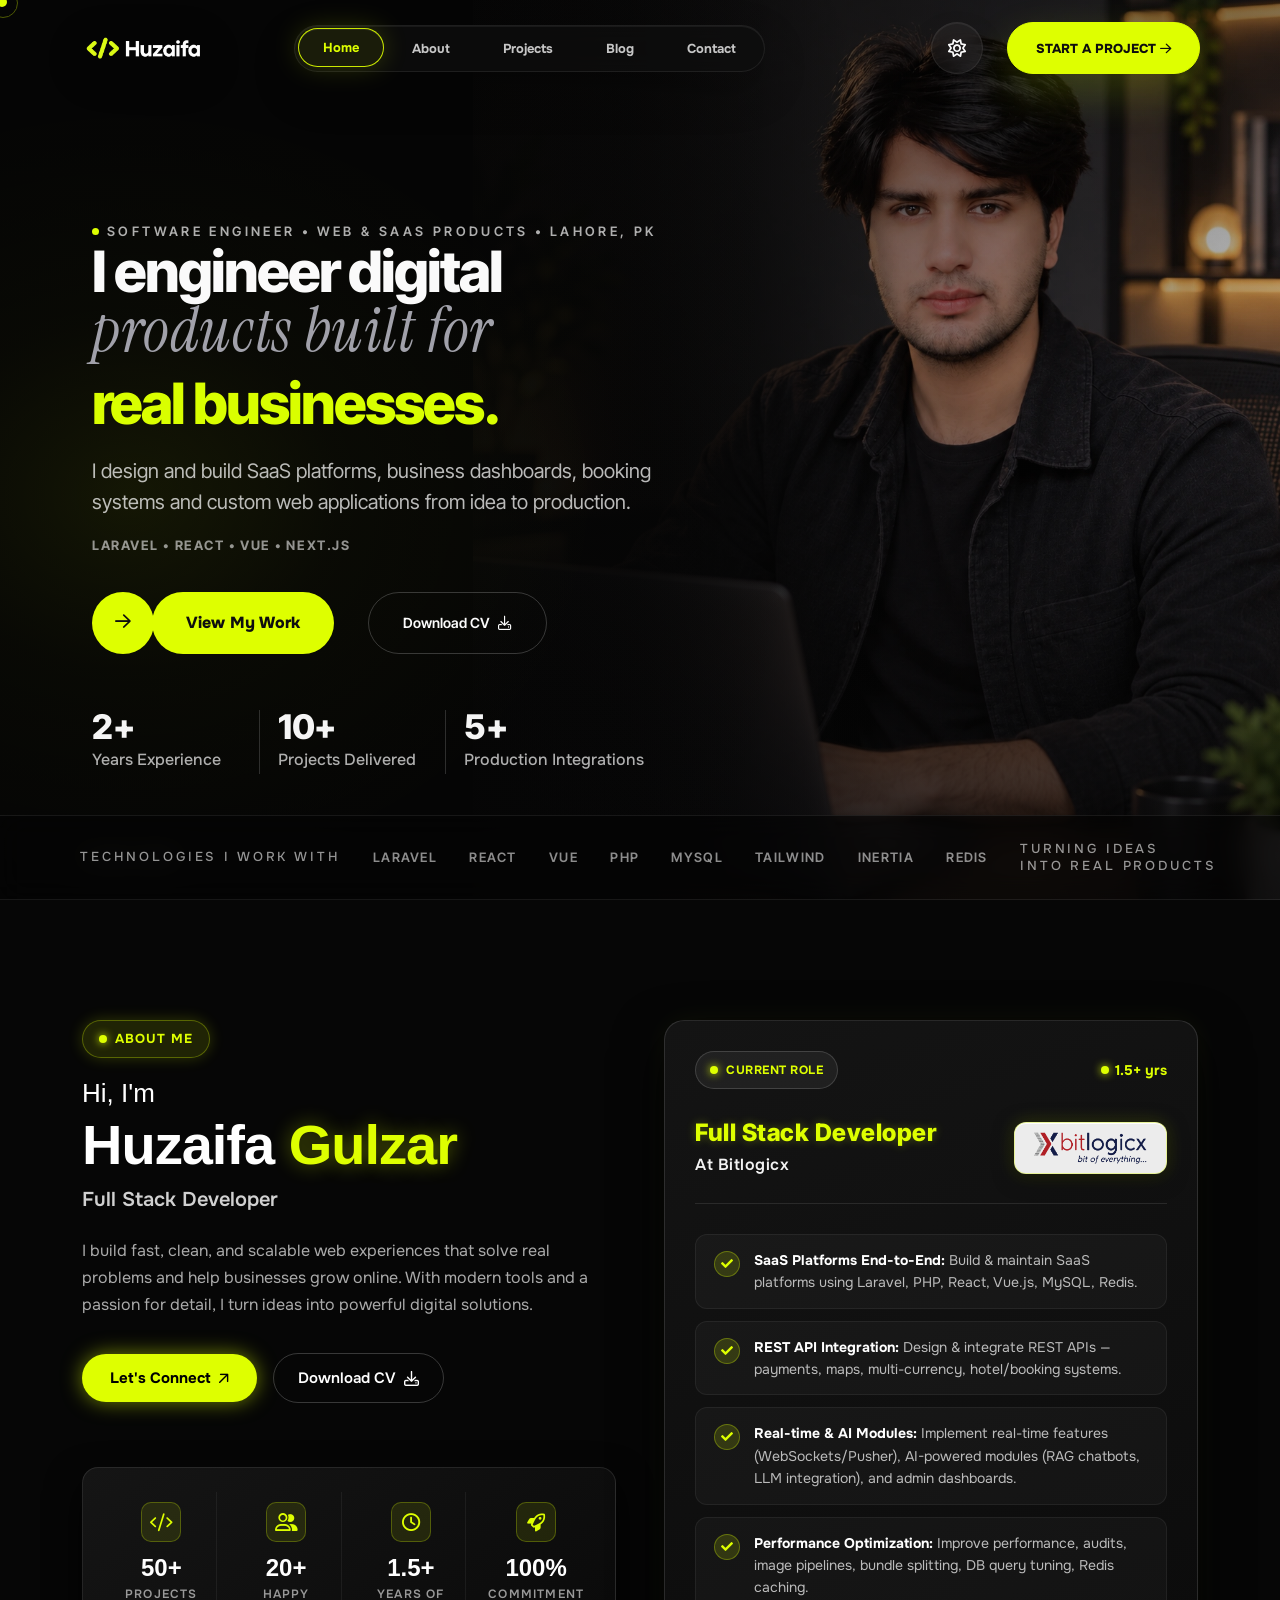
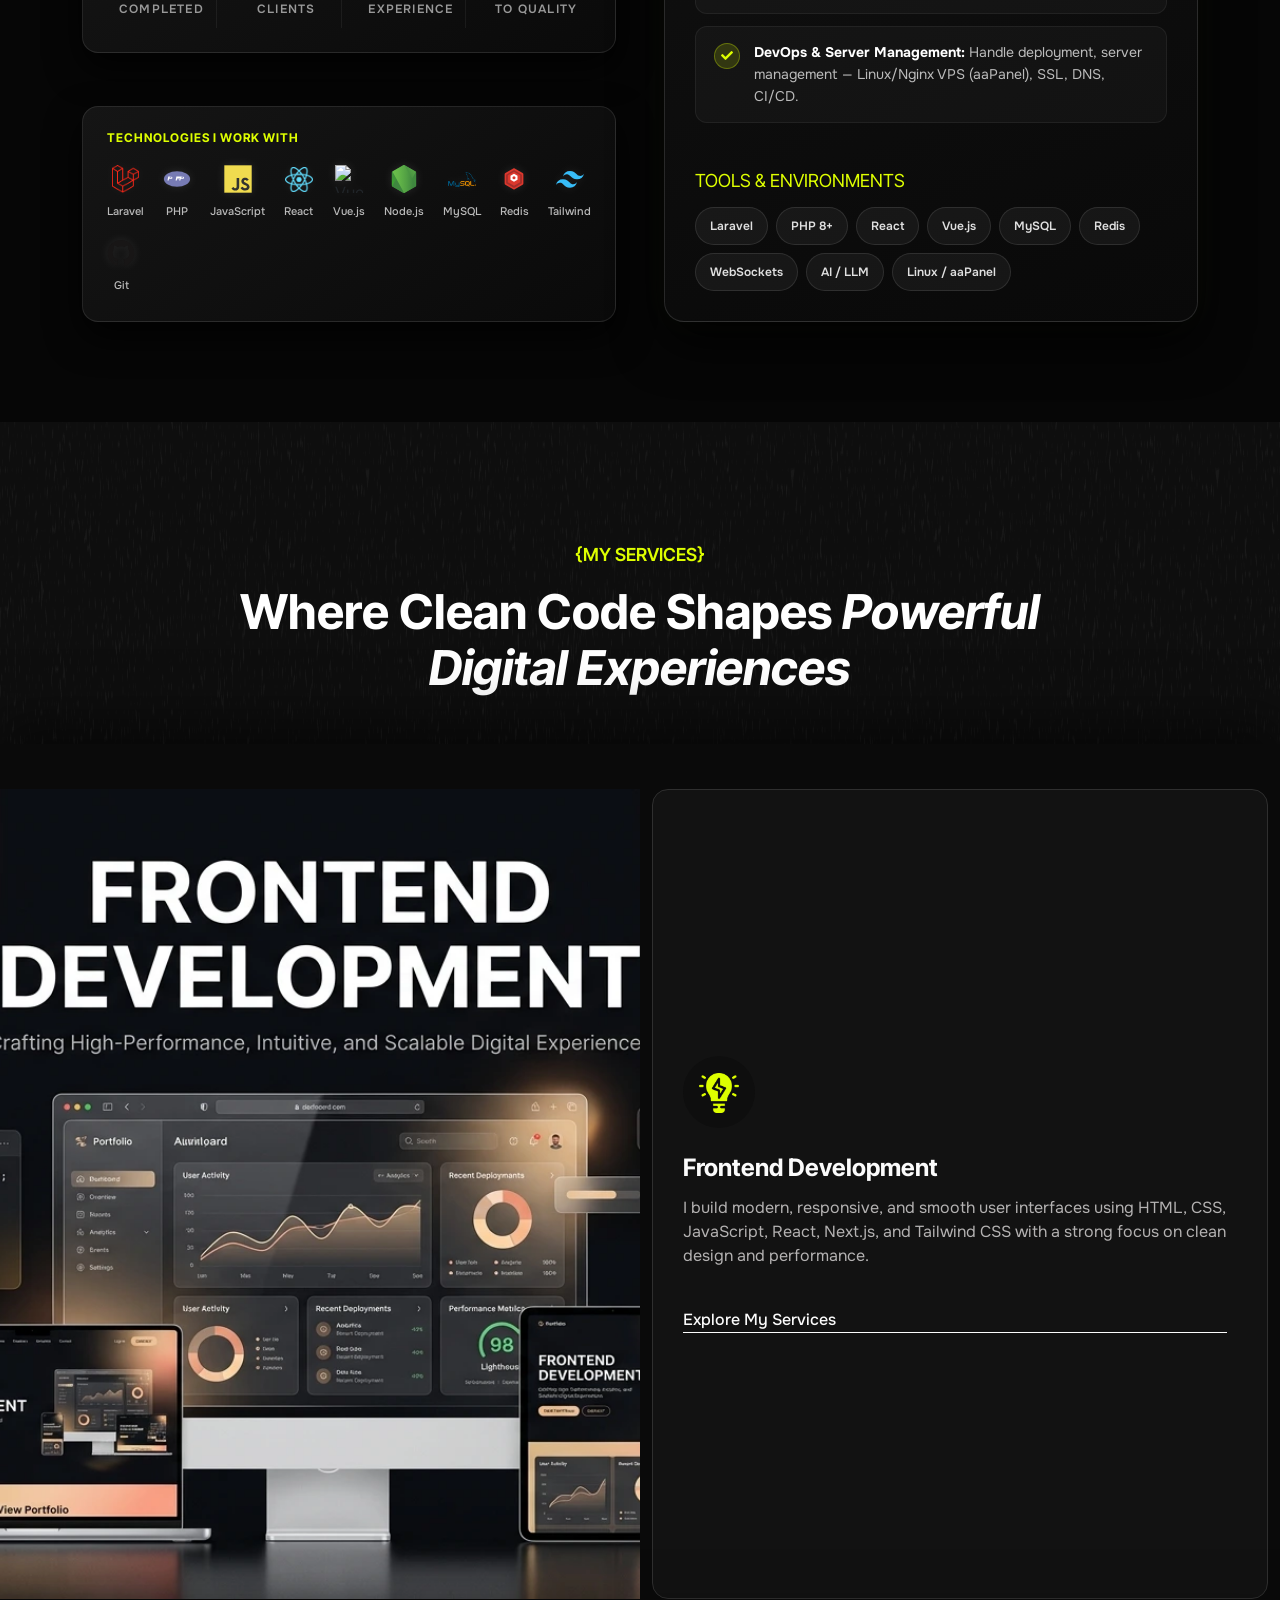
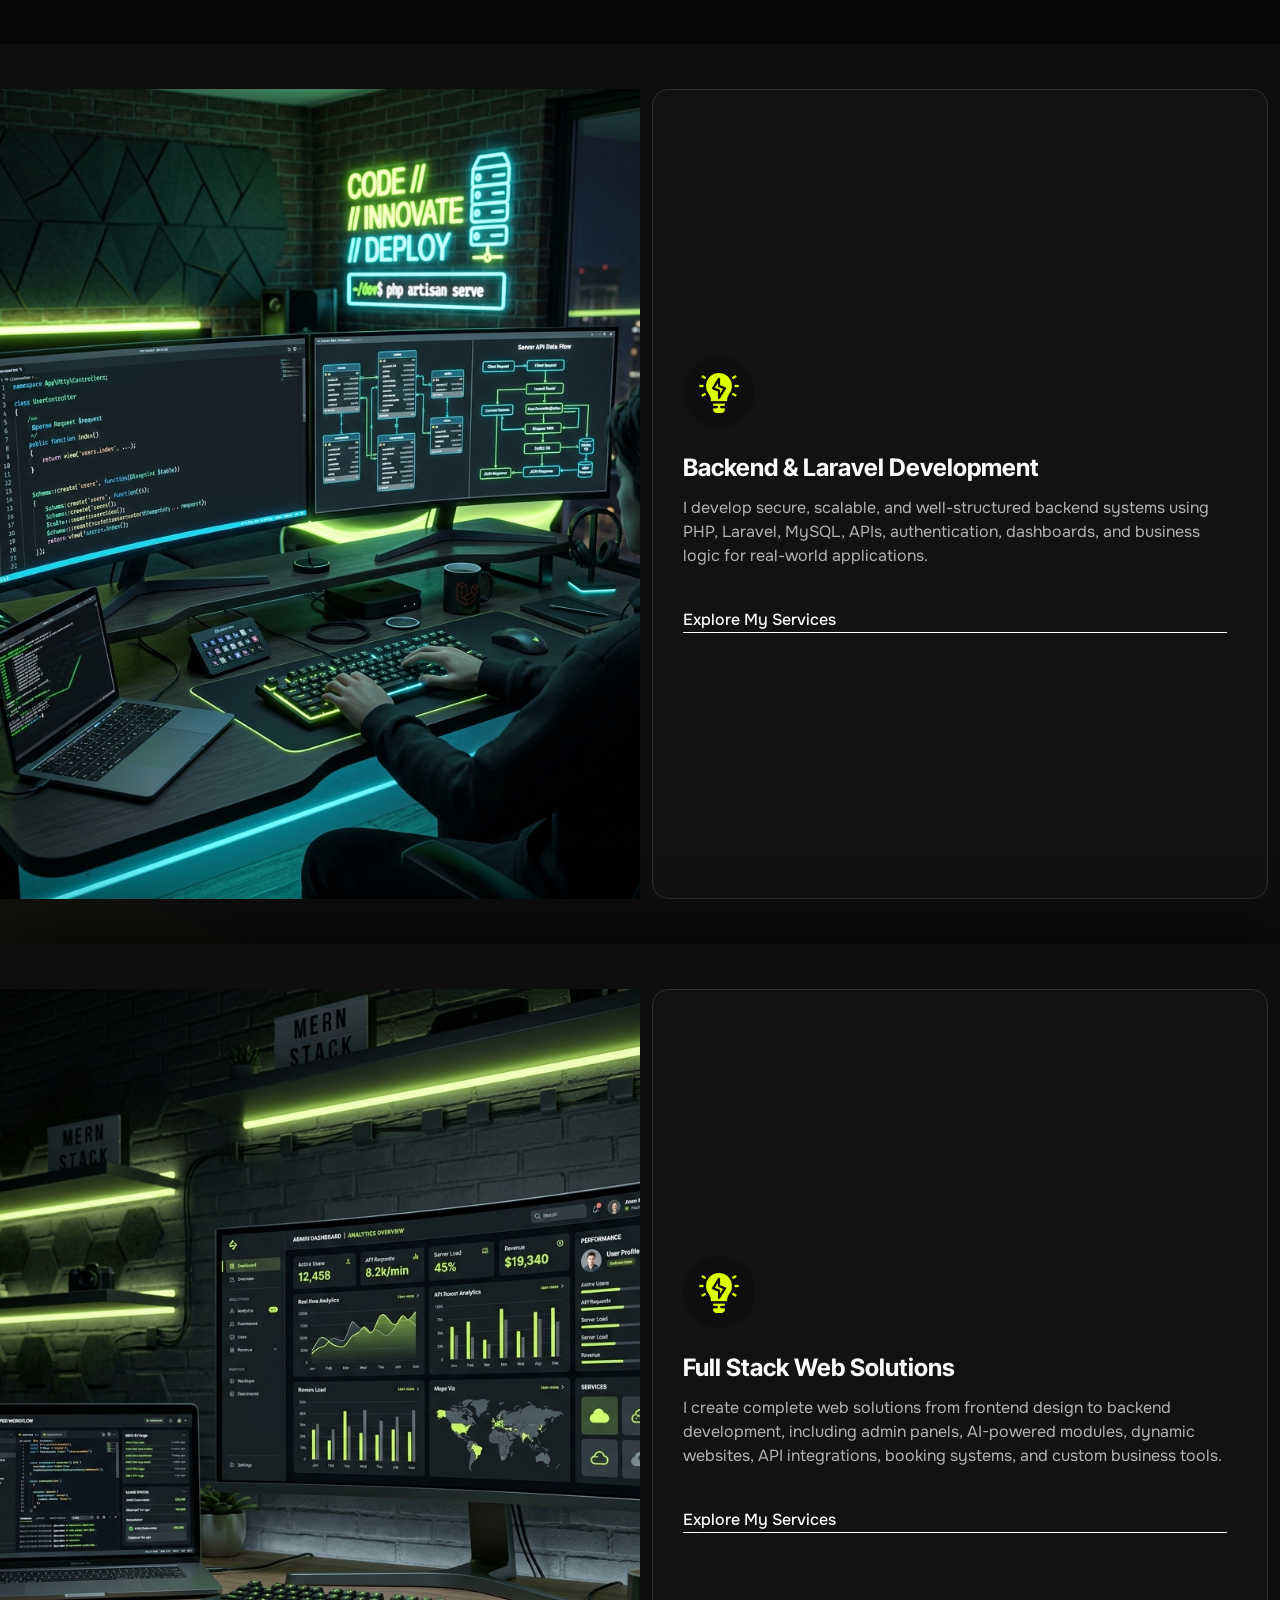
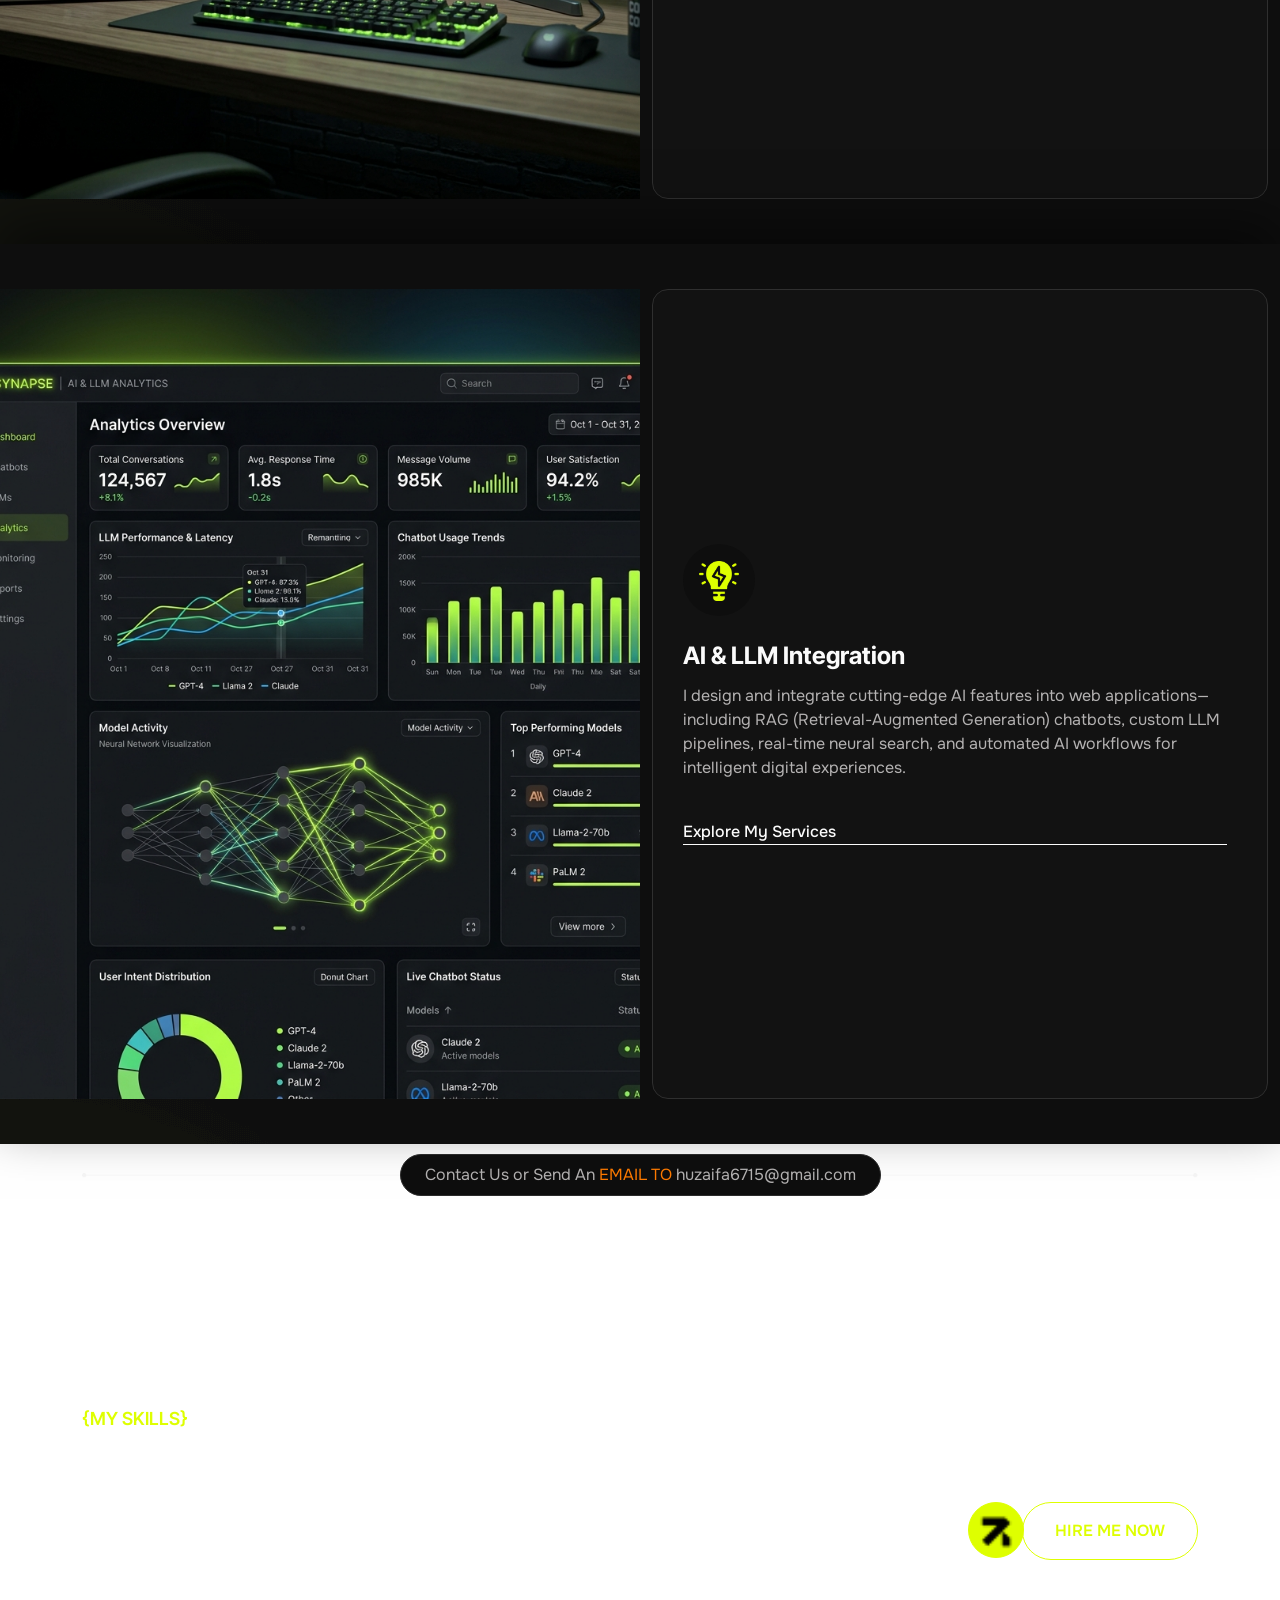
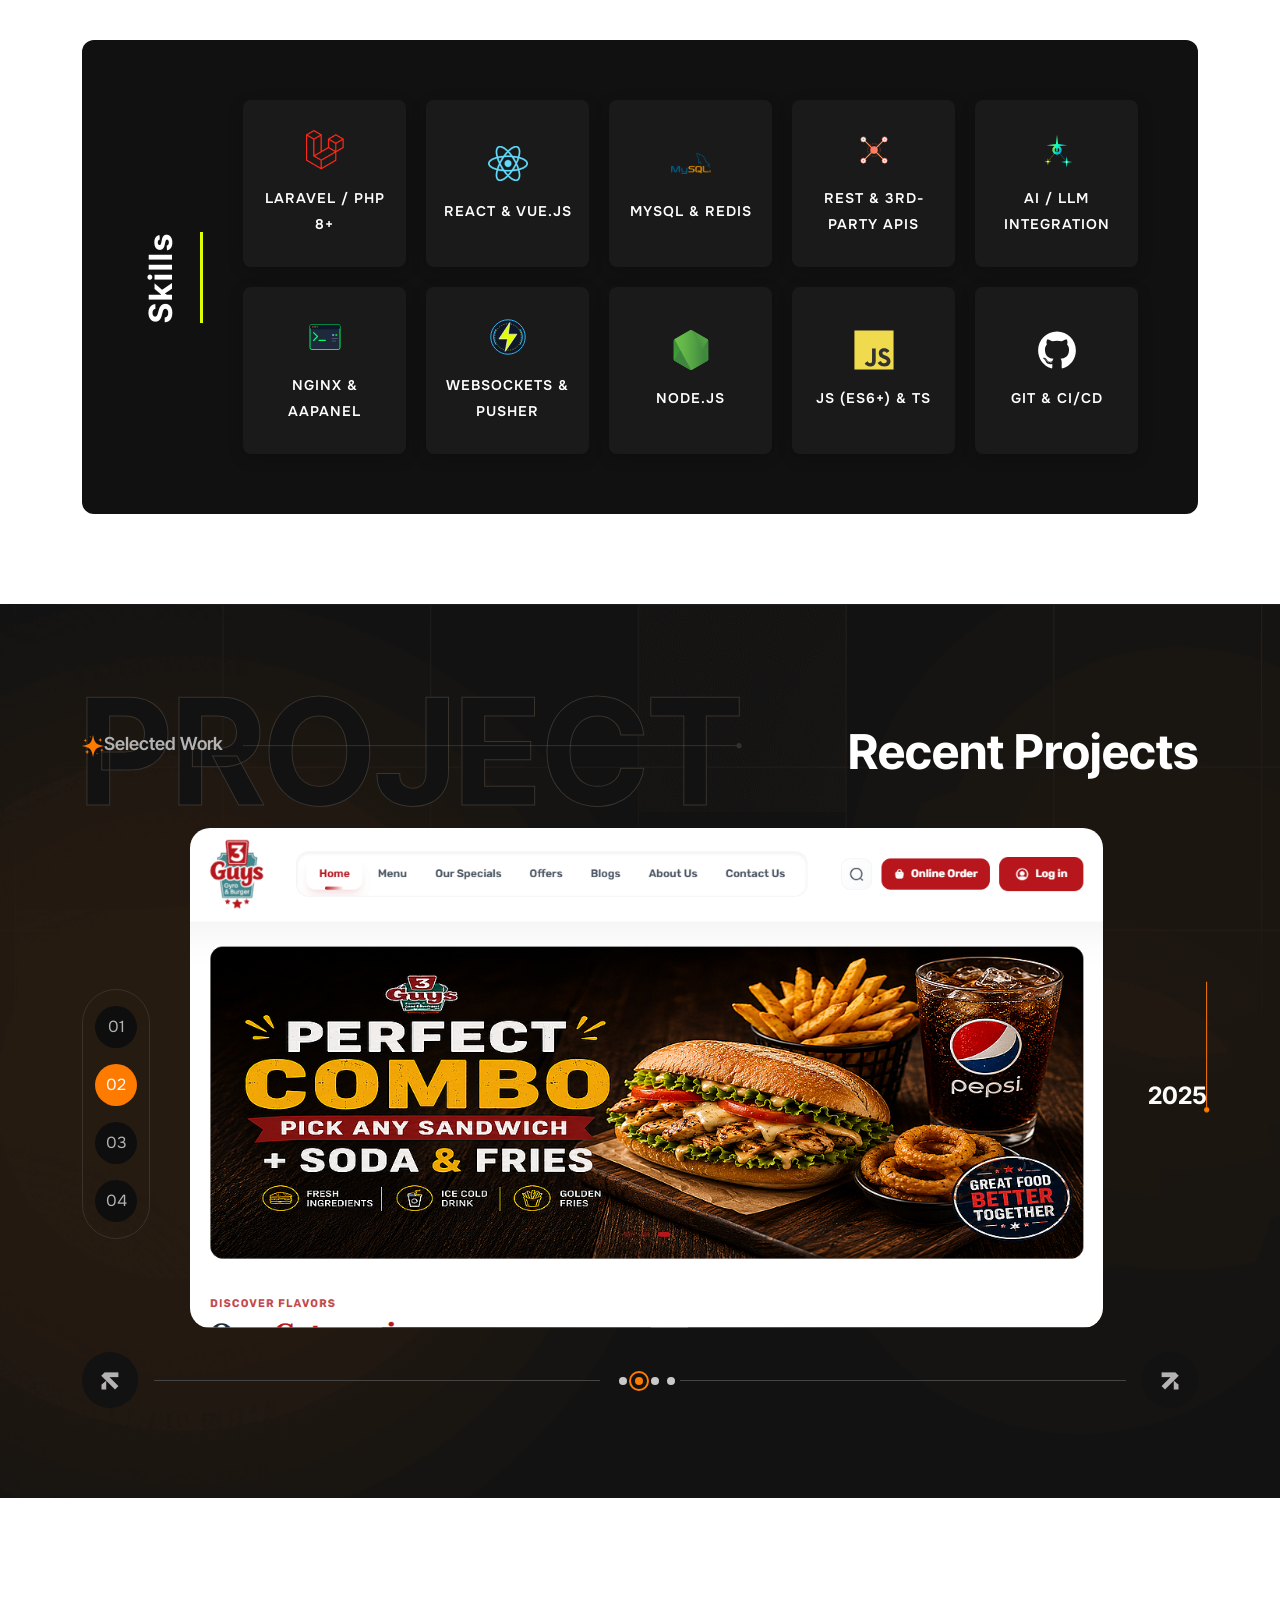
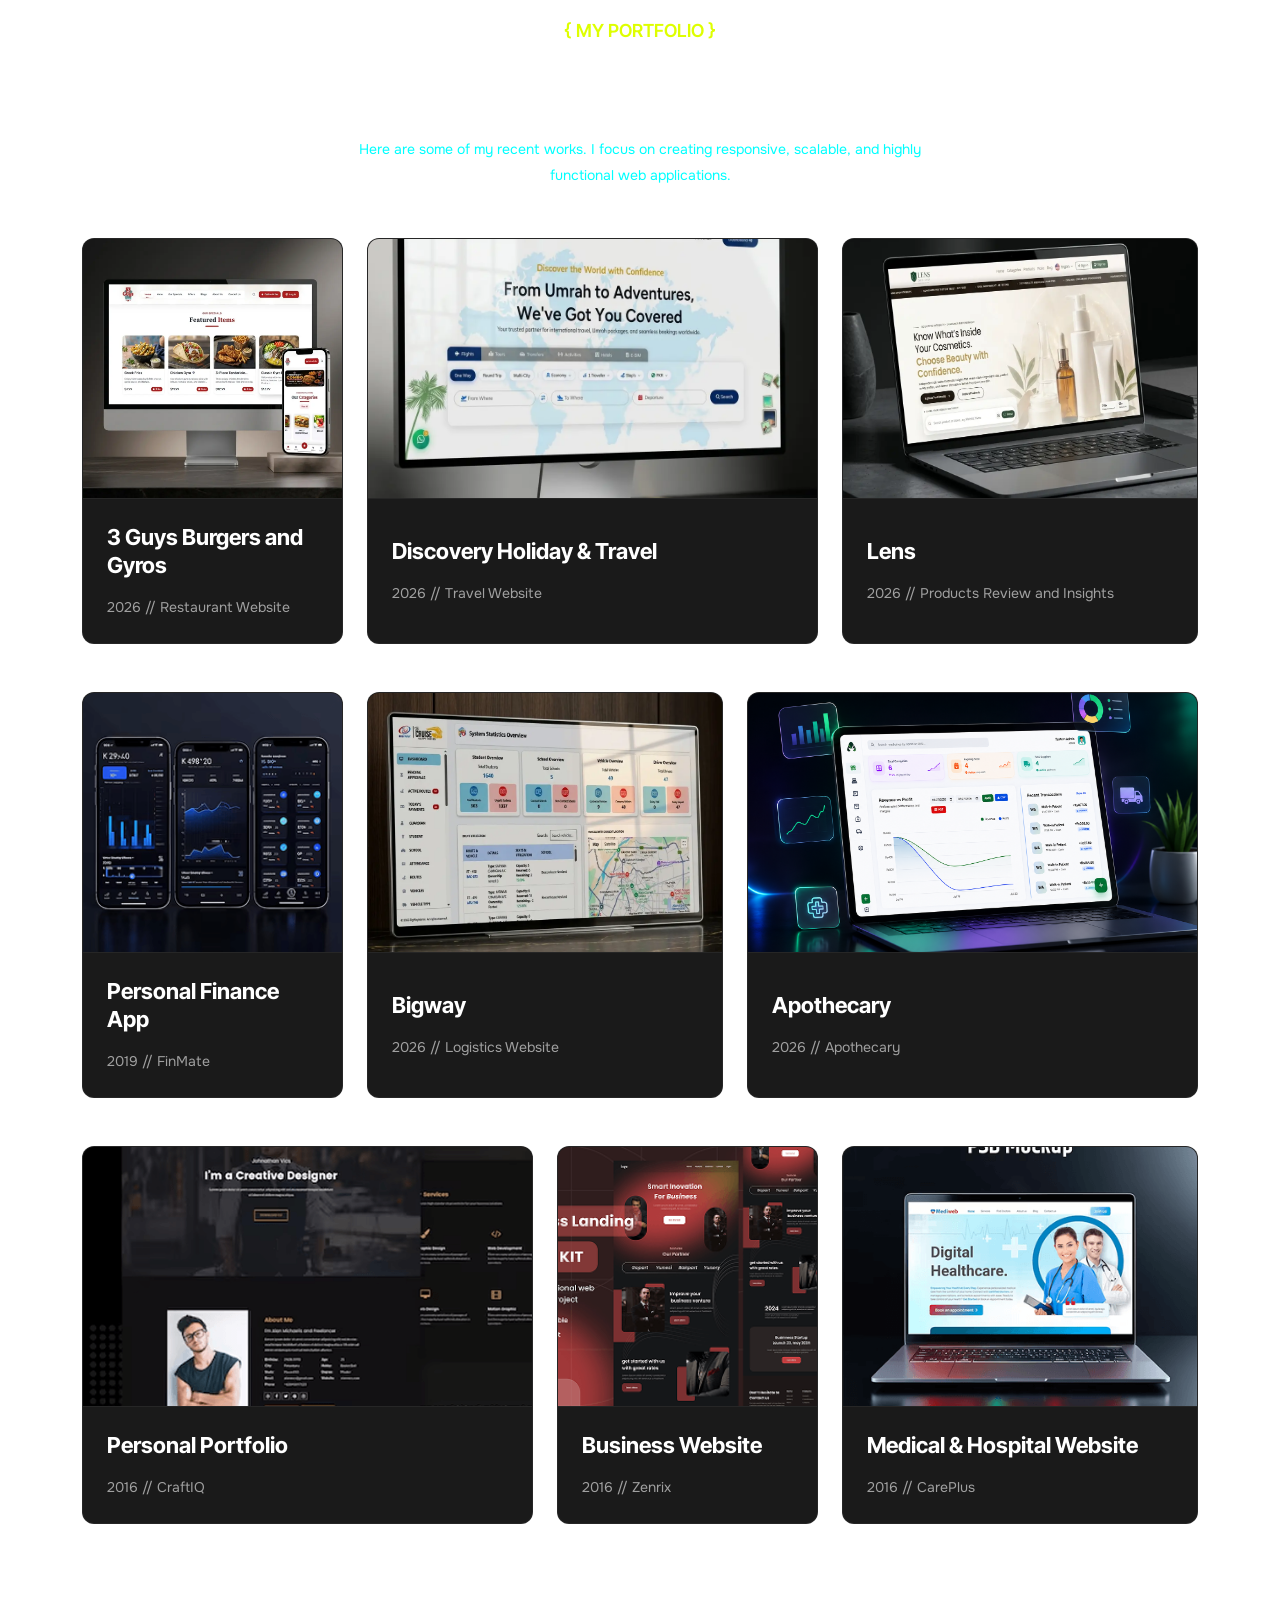
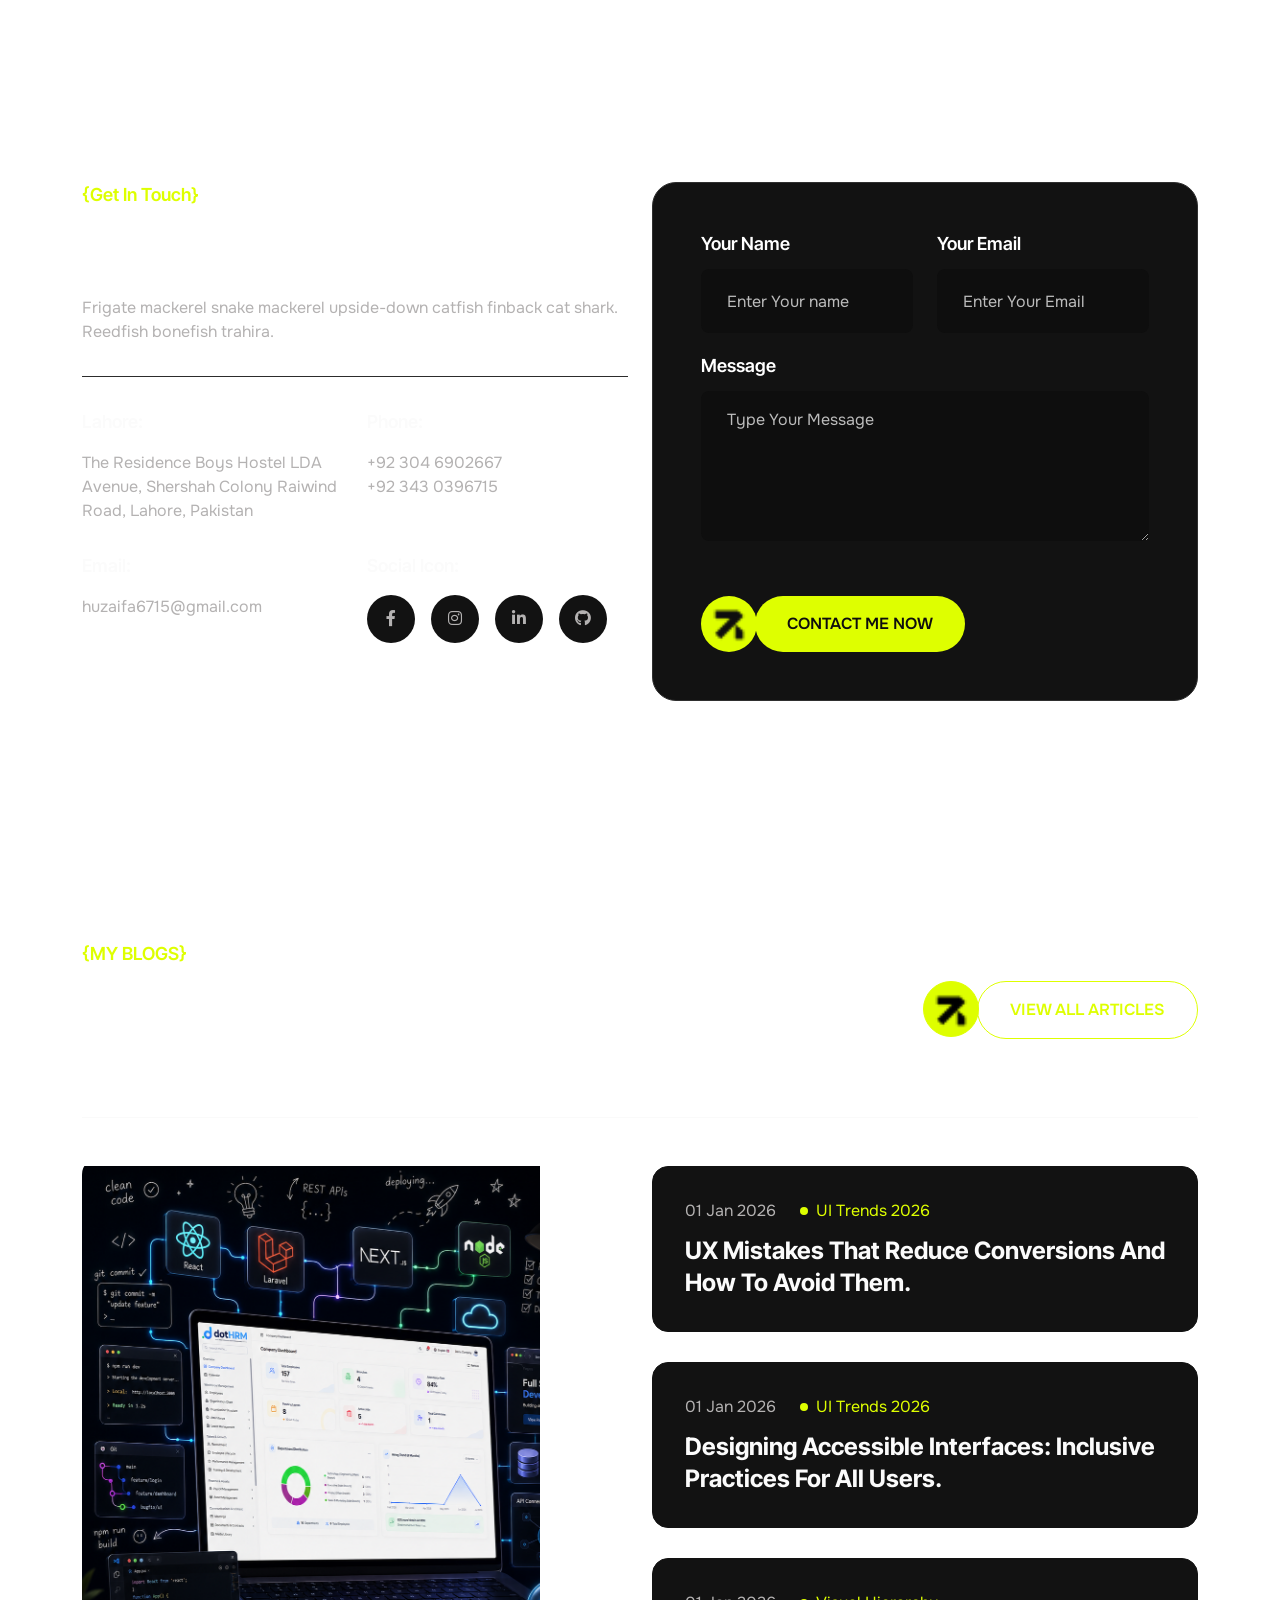
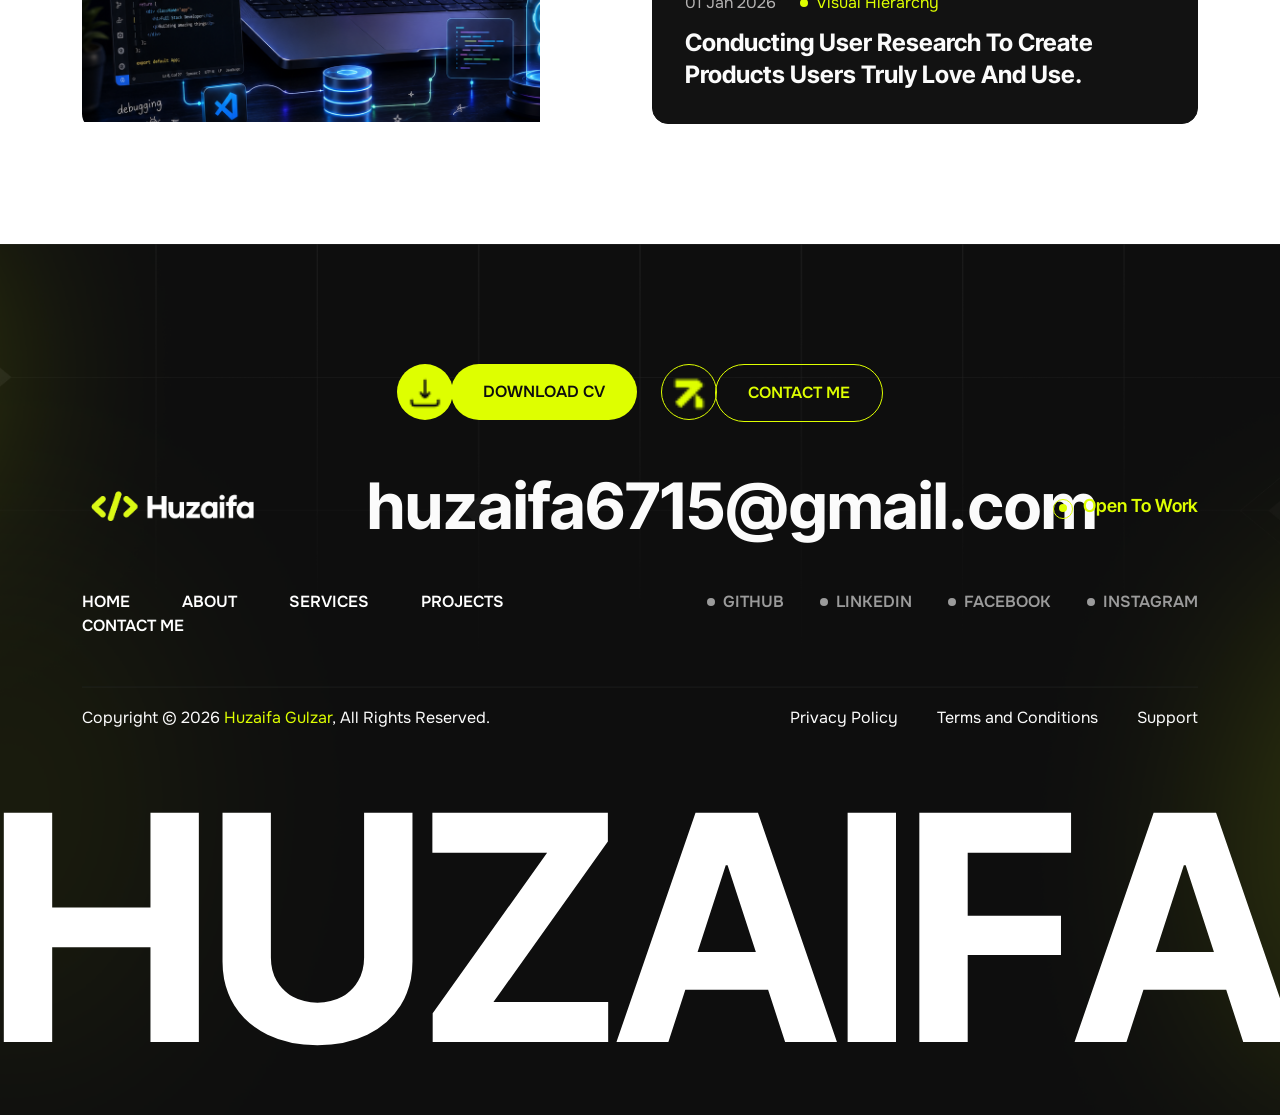
==== commit 50ba93c7: "changes added" ====
--- a/index.html
+++ b/index.html
@@ -4,6 +4,13 @@
 <head>
     <meta charset="UTF-8">
     <meta name="viewport" content="width=device-width, initial-scale=1.0">
+    <script>
+        try {
+            if (localStorage.getItem('portfolio-theme') === 'light') {
+                document.documentElement.dataset.theme = 'light';
+            }
+        } catch (error) { /* The site still works when storage is unavailable. */ }
+    </script>
     <title>Huzaifa Gulzar - Portfolio</title>
 
     <!-- fav logo -->
@@ -30,30 +37,52 @@
     <link rel="stylesheet" href="assets/css/style.css">
     <style>
         /* ── overflow fix (sticky sections) ── */
-        html, body { overflow-x: clip !important; }
+        html,
+        body {
+            overflow-x: clip !important;
+        }
 
         /* ── sticky service slides ── */
         .sticky-slide {
-            position: sticky; top: 0;
-            height: 100vh; min-height: 700px;
-            display: flex; align-items: center;
+            position: sticky;
+            top: 0;
+            height: 100vh;
+            min-height: 700px;
+            display: flex;
+            align-items: center;
             background-color: #0a0a0a;
-            box-shadow: 0 -20px 50px rgba(0,0,0,0.5);
-        }
-        .sticky-slide .row            { height: 90vh; min-height: 640px; }
-        .sticky-slide .col-md-6       { height: 100%; }
+            box-shadow: 0 -20px 50px rgba(0, 0, 0, 0.5);
+        }
+
+        .sticky-slide .row {
+            height: 90vh;
+            min-height: 640px;
+        }
+
+        .sticky-slide .col-md-6 {
+            height: 100%;
+        }
+
         .sticky-slide .th-serviceboxwrap,
-        .sticky-slide .th-service-thumb { height: 100%; }
+        .sticky-slide .th-service-thumb {
+            height: 100%;
+        }
+
         .sticky-slide .th-service-thumb img {
-            height: 100% !important; max-height: 100% !important;
-            width: 100% !important; object-fit: cover !important;
+            height: 100% !important;
+            max-height: 100% !important;
+            width: 100% !important;
+            object-fit: cover !important;
             border-radius: 0 !important;
         }
+
         .sticky-slide .th-service-iconbox {
             height: 100%;
-            display: flex !important; flex-direction: column !important;
+            display: flex !important;
+            flex-direction: column !important;
             justify-content: center !important;
         }
+
         .sticky-slide:not(:first-of-type) {
             background-image: url(assets/img/designer/th-service-bg.png);
         }
@@ -87,17 +116,17 @@
         .th-header-area .th-logo img {
             height: 42px !important;
             width: auto;
-            filter: drop-shadow(0 10px 24px rgba(0,0,0,0.35));
+            filter: drop-shadow(0 10px 24px rgba(0, 0, 0, 0.35));
             transition: height 0.35s ease, filter 0.35s ease;
         }
 
         .th-header-area .th-main-menu {
             position: relative;
-            background: rgba(14,14,14,0.72) !important;
-            border: 1px solid rgba(255,255,255,0.08);
+            background: rgba(14, 14, 14, 0.72) !important;
+            border: 1px solid rgba(255, 255, 255, 0.08);
             border-radius: 999px !important;
             padding: 3px !important;
-            box-shadow: inset 0 1px 0 rgba(255,255,255,0.06), 0 18px 45px rgba(0,0,0,0.22);
+            box-shadow: inset 0 1px 0 rgba(255, 255, 255, 0.06), 0 18px 45px rgba(0, 0, 0, 0.22);
             backdrop-filter: blur(14px);
             -webkit-backdrop-filter: blur(14px);
         }
@@ -119,7 +148,7 @@
             padding: 12px 24px !important;
             border: 1px solid transparent;
             border-radius: 999px;
-            color: rgba(251,251,251,0.78) !important;
+            color: rgba(251, 251, 251, 0.78) !important;
             font-size: 13px !important;
             line-height: 1 !important;
             font-weight: 700 !important;
@@ -132,17 +161,17 @@
         .th-header-area .th-main-menu ul>li>a:focus-visible,
         .th-header-area .th-main-menu ul>li:first-child>a {
             color: #DEFF00 !important;
-            background: rgba(222,255,0,0.07);
-            border-color: rgba(222,255,0,0.9);
-            box-shadow: 0 0 26px rgba(222,255,0,0.18), inset 0 1px 0 rgba(255,255,255,0.08);
+            background: rgba(222, 255, 0, 0.07);
+            border-color: rgba(222, 255, 0, 0.9);
+            box-shadow: 0 0 26px rgba(222, 255, 0, 0.18), inset 0 1px 0 rgba(255, 255, 255, 0.08);
             transform: translateY(-1px);
         }
 
         .th-header-sticky.header-sticky {
             padding: 8px 0 !important;
-            background: linear-gradient(180deg, rgba(12,12,12,0.86), rgba(12,12,12,0.62)) !important;
-            border-bottom-color: rgba(255,255,255,0.10);
-            box-shadow: 0 24px 60px rgba(0,0,0,0.42);
+            background: linear-gradient(180deg, rgba(12, 12, 12, 0.86), rgba(12, 12, 12, 0.62)) !important;
+            border-bottom-color: rgba(255, 255, 255, 0.10);
+            box-shadow: 0 24px 60px rgba(0, 0, 0, 0.42);
             backdrop-filter: blur(22px) saturate(150%);
             -webkit-backdrop-filter: blur(22px) saturate(150%);
             animation: none !important;
@@ -154,36 +183,65 @@
 
         .th-header-sticky.header-sticky .th-logo img {
             height: 38px !important;
-            filter: drop-shadow(0 8px 20px rgba(0,0,0,0.28));
+            filter: drop-shadow(0 8px 20px rgba(0, 0, 0, 0.28));
         }
 
         .th-header-sticky.header-sticky .th-main-menu {
-            background: rgba(255,255,255,0.065) !important;
-            border-color: rgba(255,255,255,0.14);
-            box-shadow: inset 0 1px 0 rgba(255,255,255,0.12), 0 16px 40px rgba(0,0,0,0.28);
+            background: rgba(255, 255, 255, 0.065) !important;
+            border-color: rgba(255, 255, 255, 0.14);
+            box-shadow: inset 0 1px 0 rgba(255, 255, 255, 0.12), 0 16px 40px rgba(0, 0, 0, 0.28);
         }
 
         @media (max-width: 1024px) {
-            .th-header-area { padding: 12px 0 !important; }
-            .th-header-area .th-header-wrapper { padding: 0 24px !important; min-height: 56px; }
-            .th-header-area .th-logo img { height: 38px !important; }
+            .th-header-area {
+                padding: 12px 0 !important;
+            }
+
+            .th-header-area .th-header-wrapper {
+                padding: 0 24px !important;
+                min-height: 56px;
+            }
+
+            .th-header-area .th-logo img {
+                height: 38px !important;
+            }
         }
 
         @media (max-width: 575px) {
-            .th-header-area { padding: 10px 0 !important; }
-            .th-header-area .th-header-wrapper { padding: 0 16px !important; min-height: 52px; }
-            .th-header-area .th-logo img { height: 34px !important; }
+            .th-header-area {
+                padding: 10px 0 !important;
+            }
+
+            .th-header-area .th-header-wrapper {
+                padding: 0 16px !important;
+                min-height: 52px;
+            }
+
+            .th-header-area .th-logo img {
+                height: 34px !important;
+            }
         }
 
         /* Desktop ≥1024px: show nav, hide MENU button */
         @media (min-width: 1024px) {
-            .th-header-area .th-main-menu { display: block !important; }
-            .th-header-action-item        { display: none !important; }
-        }
+            .th-header-area .th-main-menu {
+                display: block !important;
+            }
+
+            .th-header-action-item {
+                display: none !important;
+            }
+        }
+
         /* Mobile <1024px: hide nav links, show MENU */
         @media (max-width: 1023px) {
-            .th-header-area .th-main-menu { display: none !important; }
-            .th-header-action-item        { display: block !important; }
+            .th-header-area .th-main-menu {
+                display: none !important;
+            }
+
+            .th-header-action-item {
+                display: block !important;
+            }
         }
 
         /* Header "Hire Me" → ghost style */
@@ -200,17 +258,22 @@
             font-weight: 800 !important;
             padding: 0 28px !important;
             border-radius: 999px !important;
-            box-shadow: 0 18px 44px rgba(222,255,0,0.18);
+            box-shadow: 0 18px 44px rgba(222, 255, 0, 0.18);
             transition: color 0.25s ease, background 0.25s ease, border-color 0.25s ease, transform 0.25s ease, box-shadow 0.25s ease;
         }
+
         .th-header-btn .th-primary-btn-secondary2:hover {
             border-color: #DEFF00 !important;
             background: #DEFF00 !important;
             color: #0E0E0E !important;
             transform: translateY(-2px);
-            box-shadow: 0 24px 52px rgba(222,255,0,0.28);
-        }
-        .th-header-btn .th-primary-btn-secondary2 .th-icon { display: none !important; }
+            box-shadow: 0 24px 52px rgba(222, 255, 0, 0.28);
+        }
+
+        .th-header-btn .th-primary-btn-secondary2 .th-icon {
+            display: none !important;
+        }
+
         .th-header-btn .th-primary-btn-secondary2 .th-text {
             padding: 0 !important;
             margin: 0 !important;
@@ -234,7 +297,7 @@
         }
 
         .th-header-area .th-menu-btn {
-            background: rgba(14,14,14,0.54);
+            background: rgba(14, 14, 14, 0.54);
             backdrop-filter: blur(14px);
             -webkit-backdrop-filter: blur(14px);
         }
@@ -246,10 +309,10 @@
             align-items: center;
             justify-content: center;
             border-radius: 50%;
-            border: 1px solid rgba(255,255,255,0.08);
-            background: rgba(255,255,255,0.04);
+            border: 1px solid rgba(255, 255, 255, 0.08);
+            background: rgba(255, 255, 255, 0.04);
             color: #FBFBFB;
-            box-shadow: inset 0 1px 0 rgba(255,255,255,0.06), 0 12px 26px rgba(0,0,0,0.18);
+            box-shadow: inset 0 1px 0 rgba(255, 255, 255, 0.06), 0 12px 26px rgba(0, 0, 0, 0.18);
             backdrop-filter: blur(14px);
             -webkit-backdrop-filter: blur(14px);
             opacity: 0.62;
@@ -281,24 +344,33 @@
             justify-content: flex-end;
             isolation: isolate;
         }
+
         /* hide any residual theme scroll-circle or diagonal shapes */
         .th-banner-area.th-banner-area-1 .th-scroll-down,
         .th-banner-area.th-banner-area-1 .scroll-down,
-        .th-banner-area.th-banner-area-1 .th-scroll-circle { display: none !important; }
+        .th-banner-area.th-banner-area-1 .th-scroll-circle {
+            display: none !important;
+        }
+
         /* mask main element background from bleeding into hero */
-        .th-banner-area.th-banner-area-1 { overflow: hidden; }
+        .th-banner-area.th-banner-area-1 {
+            overflow: hidden;
+        }
+
         .th-banner-area.th-banner-area-1 .th-banner-content-wrapper {
             min-height: calc(100svh - 88px);
             display: flex;
             align-items: center;
             padding: 150px 80px 128px !important;
         }
+
         @media (max-width: 1024px) {
             .th-banner-area.th-banner-area-1 .th-banner-content-wrapper {
                 min-height: auto;
                 padding: 124px 24px 110px !important;
             }
         }
+
         @media (max-width: 575px) {
             .th-banner-area.th-banner-area-1 .th-banner-content-wrapper {
                 padding: 104px 16px 96px !important;
@@ -308,44 +380,62 @@
         /* Lime radial glow behind headline */
         .th-banner-area.th-banner-area-1::before {
             content: '';
-            position: absolute; inset: 0;
+            position: absolute;
+            inset: 0;
             background:
-                radial-gradient(ellipse 60% 70% at 10% 55%, rgba(222,255,0,0.12) 0%, rgba(222,255,0,0.03) 28%, transparent 62%),
-                linear-gradient(90deg, rgba(5,5,5,1) 0%, rgba(5,5,5,0.98) 34%, rgba(5,5,5,0.82) 49%, rgba(5,5,5,0.42) 66%, rgba(5,5,5,0.14) 100%),
-                radial-gradient(ellipse 28% 100% at 51% 50%, rgba(5,5,5,0.74) 0%, rgba(5,5,5,0.48) 34%, transparent 72%),
-                linear-gradient(180deg, rgba(5,5,5,0.42) 0%, rgba(5,5,5,0.10) 42%, rgba(5,5,5,0.76) 100%);
-            pointer-events: none; z-index: 0;
-        }
+                radial-gradient(ellipse 60% 70% at 10% 55%, rgba(222, 255, 0, 0.12) 0%, rgba(222, 255, 0, 0.03) 28%, transparent 62%),
+                linear-gradient(90deg, rgba(5, 5, 5, 1) 0%, rgba(5, 5, 5, 0.98) 34%, rgba(5, 5, 5, 0.82) 49%, rgba(5, 5, 5, 0.42) 66%, rgba(5, 5, 5, 0.14) 100%),
+                radial-gradient(ellipse 28% 100% at 51% 50%, rgba(5, 5, 5, 0.74) 0%, rgba(5, 5, 5, 0.48) 34%, transparent 72%),
+                linear-gradient(180deg, rgba(5, 5, 5, 0.42) 0%, rgba(5, 5, 5, 0.10) 42%, rgba(5, 5, 5, 0.76) 100%);
+            pointer-events: none;
+            z-index: 0;
+        }
+
         /* Subtle grid atmosphere */
         .th-banner-area.th-banner-area-1::after {
             content: '';
-            position: absolute; inset: 0;
-            background: linear-gradient(90deg, rgba(5,5,5,0.88) 0%, rgba(5,5,5,0.38) 43%, transparent 63%);
+            position: absolute;
+            inset: 0;
+            background: linear-gradient(90deg, rgba(5, 5, 5, 0.88) 0%, rgba(5, 5, 5, 0.38) 43%, transparent 63%);
             opacity: 0.55;
-            pointer-events: none; z-index: 0;
+            pointer-events: none;
+            z-index: 0;
         }
 
         /* ── Hero subtitle tag ── */
         .th-banner-content .th-subtitle {
             display: inline-flex !important;
-            align-items: center; gap: 8px;
+            align-items: center;
+            gap: 8px;
             padding: 0 !important;
             font-size: 13px !important;
-            color: rgba(255,255,255,0.68) !important;
+            color: rgba(255, 255, 255, 0.68) !important;
             background: transparent !important;
             border: 0 !important;
             text-transform: uppercase;
             letter-spacing: 0.26em;
         }
+
         .th-banner-content .th-subtitle::before {
             content: '';
-            flex-shrink: 0; width: 7px; height: 7px;
-            border-radius: 50%; background: #DEFF00;
+            flex-shrink: 0;
+            width: 7px;
+            height: 7px;
+            border-radius: 50%;
+            background: #DEFF00;
             animation: hero-dot-pulse 2.5s ease-in-out infinite;
         }
+
         @keyframes hero-dot-pulse {
-            0%, 100% { box-shadow: 0 0 0 0 rgba(222,255,0,0.5); }
-            50%       { box-shadow: 0 0 0 5px rgba(222,255,0,0); }
+
+            0%,
+            100% {
+                box-shadow: 0 0 0 0 rgba(222, 255, 0, 0.5);
+            }
+
+            50% {
+                box-shadow: 0 0 0 5px rgba(222, 255, 0, 0);
+            }
         }
 
         /* ── Hero headings ── */
@@ -355,6 +445,7 @@
             letter-spacing: -0.03em !important;
             color: #FBFBFB !important;
         }
+
         /* h2: flip to solid white — key words should be high-contrast */
         .th-banner-content .th-title2 {
             font-size: clamp(3.5rem, 8vw, 7.5rem) !important;
@@ -371,19 +462,22 @@
         .hero-subline {
             font-size: 20px;
             line-height: 1.55;
-            color: rgba(255,255,255,0.72);
+            color: rgba(255, 255, 255, 0.72);
             margin-top: 24px;
             max-width: 640px;
             text-wrap: balance;
             font-family: "Inter Tight", sans-serif;
         }
+
         @media (max-width: 575px) {
-            .hero-subline { font-size: 14px; }
+            .hero-subline {
+                font-size: 14px;
+            }
         }
 
         .hero-tech-stack {
             margin-top: 14px;
-            color: rgba(255,255,255,0.56);
+            color: rgba(255, 255, 255, 0.56);
             font-family: "Inter Tight", sans-serif;
             font-size: 13px;
             font-weight: 700;
@@ -398,12 +492,14 @@
             margin-top: 34px !important;
             margin-bottom: 0 !important;
         }
+
         .th-banner-content .th-banner-btn-wrap {
             display: flex;
             align-items: center;
             gap: 34px;
             flex-wrap: wrap;
         }
+
         .th-banner-content .th-primary-btn .th-icon {
             width: 62px;
             height: 62px;
@@ -415,6 +511,7 @@
             color: #0E0E0E;
             font-size: 18px;
         }
+
         .th-banner-content .th-primary-btn .th-text {
             min-height: 62px;
             display: inline-flex;
@@ -425,61 +522,84 @@
             font-weight: 800;
             padding: 0 34px !important;
         }
+
         /* "View Projects" ghost button */
         .hero-btn-ghost {
-            display: inline-flex; align-items: center; gap: 8px;
-            border: 1px solid rgba(255,255,255,0.2);
-            color: #FBFBFB; font-size: 14px; font-weight: 600;
+            display: inline-flex;
+            align-items: center;
+            gap: 8px;
+            border: 1px solid rgba(255, 255, 255, 0.2);
+            color: #FBFBFB;
+            font-size: 14px;
+            font-weight: 600;
             min-height: 62px;
-            padding: 0 34px; border-radius: 100px;
+            padding: 0 34px;
+            border-radius: 100px;
             transition: border-color 0.25s, color 0.25s;
             font-family: "Inter Tight", sans-serif;
-            text-transform: none; letter-spacing: 0;
-        }
+            text-transform: none;
+            letter-spacing: 0;
+        }
+
         .hero-btn-ghost:hover {
-            border-color: #DEFF00; color: #DEFF00;
+            border-color: #DEFF00;
+            color: #DEFF00;
         }
 
         /* ── Stats strip ── */
         .hero-stats {
-            display: flex; gap: 36px;
-            margin-top: 56px; padding-top: 0;
+            display: flex;
+            gap: 36px;
+            margin-top: 56px;
+            padding-top: 0;
             border-top: 0;
         }
+
         @media (max-width: 575px) {
-            .hero-stats { gap: 20px; margin-top: 20px; }
-        }
+            .hero-stats {
+                gap: 20px;
+                margin-top: 20px;
+            }
+        }
+
         .hero-stat-number {
             display: block;
             font-family: "Inter Tight", sans-serif;
-            font-size: 34px; font-weight: 800;
-            color: #F5F5F5;              /* white, not lime */
-            line-height: 1; letter-spacing: -0.5px;
-        }
+            font-size: 34px;
+            font-weight: 800;
+            color: #F5F5F5;
+            /* white, not lime */
+            line-height: 1;
+            letter-spacing: -0.5px;
+        }
+
         .hero-stat-label {
-            display: block; font-size: 13px;
-            color: #9CA3AF;              /* ≥ WCAG AA on dark bg */
-            font-weight: 500; margin-top: 4px;
+            display: block;
+            font-size: 13px;
+            color: #9CA3AF;
+            /* ≥ WCAG AA on dark bg */
+            font-weight: 500;
+            margin-top: 4px;
         }
 
         .hero-stat-label {
             font-size: 16px;
-            color: rgba(255,255,255,0.68);
-        }
-
-        .hero-stats > div {
+            color: rgba(255, 255, 255, 0.68);
+        }
+
+        .hero-stats>div {
             position: relative;
             min-width: 150px;
         }
 
-        .hero-stats > div:not(:last-child)::after {
+        .hero-stats>div:not(:last-child)::after {
             content: '';
             position: absolute;
             top: 0;
             right: -18px;
             width: 1px;
             height: 64px;
-            background: rgba(255,255,255,0.16);
+            background: rgba(255, 255, 255, 0.16);
         }
 
         .hero-copy-col {
@@ -494,13 +614,16 @@
 
         /* ── Profile image ── */
         .th-hero-right-thumb {
-            overflow: visible; /* badge is intentional overflow */
-        }
+            overflow: visible;
+            /* badge is intentional overflow */
+        }
+
         .th-hero-right-thumb img.profile {
             width: auto !important;
             margin-left: 0 !important;
-            border: 1px solid rgba(255,255,255,0.1) !important; /* subtle neutral frame */
-            box-shadow: 0 24px 64px rgba(0,0,0,0.55);
+            border: 1px solid rgba(255, 255, 255, 0.1) !important;
+            /* subtle neutral frame */
+            box-shadow: 0 24px 64px rgba(0, 0, 0, 0.55);
         }
 
         .th-circle-txt-wrap {
@@ -548,42 +671,101 @@
         }
 
         /* Keep badge from bleeding into text column */
-        .col-xl-3 .p-relative { overflow: visible; }
+        .col-xl-3 .p-relative {
+            overflow: visible;
+        }
 
         /* ── Scroll Down: move to bottom-left of hero ── */
-        .th-rotate-text.p-relative { display: none; } /* hide original position */
+        .th-rotate-text.p-relative {
+            display: none;
+        }
+
+        /* hide original position */
         .hero-scroll-hint {
-            position: absolute; bottom: 28px; left: 80px;
-            display: flex; align-items: center; gap: 8px;
-            font-size: 11px; color: #6B6B6B; letter-spacing: 0.08em;
-            text-transform: uppercase; font-family: "Inter Tight", sans-serif;
+            position: absolute;
+            bottom: 28px;
+            left: 80px;
+            display: flex;
+            align-items: center;
+            gap: 8px;
+            font-size: 11px;
+            color: #6B6B6B;
+            letter-spacing: 0.08em;
+            text-transform: uppercase;
+            font-family: "Inter Tight", sans-serif;
             z-index: 2;
         }
-        .hero-scroll-hint a { color: inherit; }
+
+        .hero-scroll-hint a {
+            color: inherit;
+        }
+
         .hero-scroll-hint::before {
             content: '';
-            display: block; width: 1px; height: 28px;
-            background: rgba(255,255,255,0.2);
-        }
-        @media (max-width: 1023px) { .hero-scroll-hint { display: none; } }
+            display: block;
+            width: 1px;
+            height: 28px;
+            background: rgba(255, 255, 255, 0.2);
+        }
+
+        @media (max-width: 1023px) {
+            .hero-scroll-hint {
+                display: none;
+            }
+        }
 
         /* ══════════════════════════════════════
            MOTION — staggered fade-up on load
         ══════════════════════════════════════ */
         @keyframes hero-fade-up {
-            from { opacity: 0; transform: translateY(20px); }
-            to   { opacity: 1; transform: translateY(0); }
-        }
-
-        .th-banner-content .th-subtitle        { animation: hero-fade-up 0.5s ease both; animation-delay: 0ms; }
-        .th-banner-content .hero-title         { animation: hero-fade-up 0.5s ease both; animation-delay: 100ms; }
-        .th-banner-content .hero-subline       { animation: hero-fade-up 0.5s ease both; animation-delay: 280ms; }
-        .th-banner-content .th-banner-btn-wrap { animation: hero-fade-up 0.5s ease both; animation-delay: 400ms; }
-        .th-banner-content .hero-stats         { animation: hero-fade-up 0.5s ease both; animation-delay: 500ms; }
-        .th-hero-right-thumb                   { animation: hero-fade-up 0.5s ease both; animation-delay: 650ms; }
-        .hero-ai-card-wrap                     { animation: hero-fade-up 0.5s ease both; animation-delay: 800ms; }
+            from {
+                opacity: 0;
+                transform: translateY(20px);
+            }
+
+            to {
+                opacity: 1;
+                transform: translateY(0);
+            }
+        }
+
+        .th-banner-content .th-subtitle {
+            animation: hero-fade-up 0.5s ease both;
+            animation-delay: 0ms;
+        }
+
+        .th-banner-content .hero-title {
+            animation: hero-fade-up 0.5s ease both;
+            animation-delay: 100ms;
+        }
+
+        .th-banner-content .hero-subline {
+            animation: hero-fade-up 0.5s ease both;
+            animation-delay: 280ms;
+        }
+
+        .th-banner-content .th-banner-btn-wrap {
+            animation: hero-fade-up 0.5s ease both;
+            animation-delay: 400ms;
+        }
+
+        .th-banner-content .hero-stats {
+            animation: hero-fade-up 0.5s ease both;
+            animation-delay: 500ms;
+        }
+
+        .th-hero-right-thumb {
+            animation: hero-fade-up 0.5s ease both;
+            animation-delay: 650ms;
+        }
+
+        .hero-ai-card-wrap {
+            animation: hero-fade-up 0.5s ease both;
+            animation-delay: 800ms;
+        }
 
         @media (prefers-reduced-motion: reduce) {
+
             .th-banner-content .th-subtitle,
             .th-banner-content .hero-title,
             .th-banner-content .hero-subline,
@@ -596,15 +778,25 @@
                 opacity: 1 !important;
                 transform: none !important;
             }
-            .rotator-item { transition: none !important; }
-            .hero-marquee-track { animation-play-state: paused !important; }
-            .ai-typing span { animation: none !important; }
+
+            .rotator-item {
+                transition: none !important;
+            }
+
+            .hero-marquee-track {
+                animation-play-state: paused !important;
+            }
+
+            .ai-typing span {
+                animation: none !important;
+            }
         }
 
         /* ══════════════════════════════════════
            FOCUS STATES (a11y)
         ══════════════════════════════════════ */
-        a:focus-visible, button:focus-visible {
+        a:focus-visible,
+        button:focus-visible {
             outline: 2px solid #DEFF00;
             outline-offset: 3px;
             border-radius: 3px;
@@ -620,13 +812,16 @@
                 background-size: auto 100%;
                 background-position: 72% bottom;
             }
+
             .hero-copy-col {
                 width: min(720px, 70vw) !important;
                 max-width: min(720px, 70vw) !important;
             }
+
             .hero-tech-marquee {
                 padding: 20px 24px;
             }
+
             .hero-tech-closing {
                 display: none;
             }
@@ -636,58 +831,98 @@
             .th-banner-area.th-banner-area-1 {
                 background-position: center bottom;
             }
+
             .th-banner-area.th-banner-area-1::before {
                 background:
-                    linear-gradient(90deg, rgba(5,5,5,0.96), rgba(5,5,5,0.70)),
-                    linear-gradient(180deg, rgba(5,5,5,0.36), rgba(5,5,5,0.84));
-            }
+                    linear-gradient(90deg, rgba(5, 5, 5, 0.96), rgba(5, 5, 5, 0.70)),
+                    linear-gradient(180deg, rgba(5, 5, 5, 0.36), rgba(5, 5, 5, 0.84));
+            }
+
             .hero-copy-col {
                 width: 100% !important;
                 max-width: 100% !important;
             }
+
             .hero-title {
                 font-size: clamp(2.8rem, 10vw, 4.2rem);
             }
+
             .header-theme-toggle {
-                display: none;
-            }
-            .th-hero-right-thumb { text-align: center; margin-top: 32px; }
-            .th-hero-right-thumb img.profile { width: 260px !important; height: auto !important; }
-            .th-circle-txt-wrap { display: none !important; }
+                width: 42px;
+                height: 42px;
+                flex: 0 0 42px;
+            }
+
+            .th-hero-right-thumb {
+                text-align: center;
+                margin-top: 32px;
+            }
+
+            .th-hero-right-thumb img.profile {
+                width: 260px !important;
+                height: auto !important;
+            }
+
+            .th-circle-txt-wrap {
+                display: none !important;
+            }
+
             .hero-tech-marquee {
                 position: relative;
                 padding: 18px 24px;
             }
+
             .hero-marquee-track {
                 justify-content: flex-start;
                 overflow-x: auto;
             }
+
             .hero-tech-label {
                 display: none;
             }
         }
+
         @media (max-width: 575px) {
             .th-banner-area.th-banner-area-1 {
                 background-size: auto 78%;
             }
-            .th-hero-right-thumb img.profile { width: 200px !important; }
-            .th-banner-btn-wrap { flex-direction: column !important; }
-            .th-banner-btn-wrap a { width: 100% !important; justify-content: center; }
-            .hero-btn-ghost { width: 100% !important; justify-content: center; }
+
+            .th-hero-right-thumb img.profile {
+                width: 200px !important;
+            }
+
+            .th-banner-btn-wrap {
+                flex-direction: column !important;
+            }
+
+            .th-banner-btn-wrap a {
+                width: 100% !important;
+                justify-content: center;
+            }
+
+            .hero-btn-ghost {
+                width: 100% !important;
+                justify-content: center;
+            }
+
             .hero-title {
                 font-size: clamp(2.35rem, 11vw, 3.1rem);
             }
+
             .hero-subline {
                 font-size: 15px;
             }
+
             .hero-stats {
                 gap: 18px;
                 flex-wrap: wrap;
             }
-            .hero-stats > div {
+
+            .hero-stats>div {
                 min-width: 120px;
             }
-            .hero-stats > div::after {
+
+            .hero-stats>div::after {
                 display: none;
             }
         }
@@ -696,9 +931,15 @@
            SR-ONLY (accessibility)
         ══════════════════════════════════════ */
         .sr-only {
-            position: absolute; width: 1px; height: 1px;
-            padding: 0; margin: -1px; overflow: hidden;
-            clip: rect(0,0,0,0); white-space: nowrap; border: 0;
+            position: absolute;
+            width: 1px;
+            height: 1px;
+            padding: 0;
+            margin: -1px;
+            overflow: hidden;
+            clip: rect(0, 0, 0, 0);
+            white-space: nowrap;
+            border: 0;
         }
 
         /* ══════════════════════════════════════
@@ -714,15 +955,18 @@
             -webkit-text-fill-color: #FAFAFA !important;
             margin: 0 0 0.15em;
         }
+
         .hero-title .line {
             display: block;
         }
+
         .hero-title .line--flex {
             display: flex;
             align-items: baseline;
             gap: 0.28em;
             flex-wrap: wrap;
         }
+
         .hero-title .serif {
             font-family: 'Instrument Serif', Georgia, serif;
             font-style: italic;
@@ -732,6 +976,7 @@
             font-size: 1.08em;
             letter-spacing: 0.01em;
         }
+
         .hero-accent {
             position: relative;
             display: inline-block;
@@ -739,12 +984,14 @@
             -webkit-text-fill-color: #D9FF00 !important;
             font-weight: 800;
         }
+
         .rotator {
             display: inline-grid;
             vertical-align: baseline;
             position: relative;
             padding-bottom: 0.04em;
         }
+
         .rotator-item {
             grid-area: 1 / 1;
             color: #D9FF00;
@@ -756,29 +1003,39 @@
             transition: opacity 0.45s ease-out, transform 0.45s ease-out, filter 0.45s ease-out;
             white-space: nowrap;
         }
+
         .rotator-item.is-active {
             opacity: 1;
             transform: translateY(0);
             filter: blur(0);
         }
+
         .rotator-item.is-leaving {
             opacity: 0;
             transform: translateY(-0.4em);
             filter: blur(4px);
         }
+
         /* Mobile: rotator phrase wraps below "with" naturally via flex-wrap */
         @media (max-width: 480px) {
-            .hero-title .line--flex { gap: 0.2em; }
-            .rotator-item { white-space: normal; }
+            .hero-title .line--flex {
+                gap: 0.2em;
+            }
+
+            .rotator-item {
+                white-space: normal;
+            }
         }
 
         /* ══════════════════════════════════════
            PHOTO ENHANCEMENTS
         ══════════════════════════════════════ */
         .th-hero-right-thumb img.profile {
-            position: relative; z-index: 1;
+            position: relative;
+            z-index: 1;
             transition: transform 0.4s ease;
         }
+
         .th-hero-right-thumb:hover img.profile {
             transform: scale(1.02);
         }
@@ -788,82 +1045,125 @@
         ══════════════════════════════════════ */
         .hero-ai-card-wrap {
             position: absolute;
-            bottom: -24px; left: -20px;
+            bottom: -24px;
+            left: -20px;
             z-index: 5;
         }
+
         .hero-ai-chat-card {
             width: 280px;
-            background: rgba(12,12,12,0.88);
+            background: rgba(12, 12, 12, 0.88);
             backdrop-filter: blur(20px);
             -webkit-backdrop-filter: blur(20px);
-            border: 1px solid rgba(255,255,255,0.1);
+            border: 1px solid rgba(255, 255, 255, 0.1);
             border-radius: 16px;
-            box-shadow: 0 20px 56px rgba(0,0,0,0.6), 0 0 0 1px rgba(222,255,0,0.04);
+            box-shadow: 0 20px 56px rgba(0, 0, 0, 0.6), 0 0 0 1px rgba(222, 255, 0, 0.04);
             padding: 16px;
         }
+
         .ai-card-header {
-            display: flex; align-items: center; gap: 7px;
+            display: flex;
+            align-items: center;
+            gap: 7px;
             margin-bottom: 12px;
             padding-bottom: 10px;
-            border-bottom: 1px solid rgba(255,255,255,0.06);
-        }
+            border-bottom: 1px solid rgba(255, 255, 255, 0.06);
+        }
+
         .ai-card-label {
-            font-size: 12px; font-weight: 600;
+            font-size: 12px;
+            font-weight: 600;
             color: #D1D5DB;
             font-family: "Inter Tight", sans-serif;
             letter-spacing: 0.05em;
             text-transform: uppercase;
         }
-        .ai-card-messages { display: flex; flex-direction: column; gap: 6px; }
+
+        .ai-card-messages {
+            display: flex;
+            flex-direction: column;
+            gap: 6px;
+        }
+
         .ai-msg {
-            font-size: 12px; line-height: 1.5;
-            padding: 8px 10px; border-radius: 10px;
+            font-size: 12px;
+            line-height: 1.5;
+            padding: 8px 10px;
+            border-radius: 10px;
             font-family: "Inter Tight", sans-serif;
             max-width: 90%;
         }
+
         .ai-msg-user {
-            background: rgba(255,255,255,0.07);
+            background: rgba(255, 255, 255, 0.07);
             color: #D1D5DB;
-            margin-left: auto; text-align: right;
+            margin-left: auto;
+            text-align: right;
             border-bottom-right-radius: 3px;
         }
+
         .ai-msg-bot {
-            background: rgba(222,255,0,0.07);
+            background: rgba(222, 255, 0, 0.07);
             color: #E5E7EB;
             margin-right: auto;
             border-bottom-left-radius: 3px;
             min-height: 58px;
-            display: flex; align-items: center;
-        }
+            display: flex;
+            align-items: center;
+        }
+
         .ai-typing {
-            display: inline-flex; align-items: center; gap: 3px;
-        }
+            display: inline-flex;
+            align-items: center;
+            gap: 3px;
+        }
+
         .ai-typing span {
             display: inline-block;
-            width: 5px; height: 5px;
-            background: #9CA3AF; border-radius: 50%;
+            width: 5px;
+            height: 5px;
+            background: #9CA3AF;
+            border-radius: 50%;
             animation: ai-dot-bounce 0.8s ease-in-out infinite;
         }
-        .ai-typing span:nth-child(2) { animation-delay: 0.15s; }
-        .ai-typing span:nth-child(3) { animation-delay: 0.30s; }
+
+        .ai-typing span:nth-child(2) {
+            animation-delay: 0.15s;
+        }
+
+        .ai-typing span:nth-child(3) {
+            animation-delay: 0.30s;
+        }
+
         @keyframes ai-dot-bounce {
-            0%, 100% { transform: translateY(0); }
-            50%       { transform: translateY(-4px); }
-        }
+
+            0%,
+            100% {
+                transform: translateY(0);
+            }
+
+            50% {
+                transform: translateY(-4px);
+            }
+        }
+
         @media (max-width: 767px) {
             .hero-ai-card-wrap {
                 position: static;
                 margin-top: 16px;
             }
-            .hero-ai-chat-card { width: 100%; }
+
+            .hero-ai-chat-card {
+                width: 100%;
+            }
         }
 
         /* ══════════════════════════════════════
            TECH MARQUEE
         ══════════════════════════════════════ */
         .hero-tech-marquee {
-            border-top: 1px solid rgba(255,255,255,0.08);
-            border-bottom: 1px solid rgba(255,255,255,0.08);
+            border-top: 1px solid rgba(255, 255, 255, 0.08);
+            border-bottom: 1px solid rgba(255, 255, 255, 0.08);
             overflow: hidden;
             padding: 24px 80px;
             position: absolute;
@@ -871,10 +1171,11 @@
             right: 0;
             bottom: 0;
             z-index: 2;
-            background: rgba(5,5,5,0.58);
+            background: rgba(5, 5, 5, 0.58);
             backdrop-filter: blur(14px);
             -webkit-backdrop-filter: blur(14px);
         }
+
         .hero-marquee-track {
             display: flex;
             align-items: center;
@@ -883,28 +1184,42 @@
             width: 100%;
             animation: none;
         }
+
         .hero-tech-marquee:hover .hero-marquee-track {
             animation-play-state: paused;
         }
+
         @keyframes marquee-scroll {
-            from { transform: translateX(0); }
-            to   { transform: translateX(-50%); }
-        }
+            from {
+                transform: translateX(0);
+            }
+
+            to {
+                transform: translateX(-50%);
+            }
+        }
+
         .marquee-item {
             font-family: "Inter Tight", sans-serif;
-            font-size: 13px; font-weight: 600;
-            text-transform: uppercase; letter-spacing: 0.1em;
-            color: rgba(255,255,255,0.55);
-            padding: 0; white-space: nowrap;
-        }
+            font-size: 13px;
+            font-weight: 600;
+            text-transform: uppercase;
+            letter-spacing: 0.1em;
+            color: rgba(255, 255, 255, 0.55);
+            padding: 0;
+            white-space: nowrap;
+        }
+
         .marquee-sep {
-            color: #DEFF00; font-size: 11px;
-            flex-shrink: 0; line-height: 1;
+            color: #DEFF00;
+            font-size: 11px;
+            flex-shrink: 0;
+            line-height: 1;
         }
 
         .hero-tech-label,
         .hero-tech-closing {
-            color: rgba(255,255,255,0.58);
+            color: rgba(255, 255, 255, 0.58);
             font-size: 13px;
             font-weight: 500;
             letter-spacing: 0.22em;
@@ -920,7 +1235,10 @@
         /* ══════════════════════════════════════
            BACK-TO-TOP — hidden while hero is visible
         ══════════════════════════════════════ */
-        .progress-wrap { transition: opacity 0.4s ease, visibility 0.4s ease !important; }
+        .progress-wrap {
+            transition: opacity 0.4s ease, visibility 0.4s ease !important;
+        }
+
         body.hero-in-view .progress-wrap {
             opacity: 0 !important;
             visibility: hidden !important;
@@ -934,10 +1252,12 @@
             outline: none !important;
             box-shadow: none !important;
         }
+
         .th-header-btn {
             outline: none !important;
         }
     </style>
+    <link rel="stylesheet" href="assets/css/theme-toggle.css">
 </head>
 
 <body>
@@ -968,14 +1288,16 @@
                 </div>
             </div>
             <div class="th-header-top-btn-flex">
-                <button class="header-theme-toggle" type="button" aria-label="Toggle theme"><i class="fa-regular fa-sun"></i></button>
+                <button class="header-theme-toggle" type="button" aria-label="Switch to light mode" aria-pressed="false"
+                    title="Switch to light mode"><i class="fa-regular fa-sun" aria-hidden="true"></i></button>
                 <div class="th-header-btn">
                     <a href="contact.html" class="th-primary-btn th-primary-btn-secondary2">
                         <span class="th-text th-upper">Start a Project <i class="fa-regular fa-arrow-right"></i></span>
                     </a>
                 </div>
                 <div class="th-header-action-item">
-                    <a href="#" class="th-menu-btn th-offcanvas-toggle" aria-label="Open navigation menu">MENU <span><img src="assets/img/icon/th-menu.svg" alt=""></span></a>
+                    <a href="#" class="th-menu-btn th-offcanvas-toggle" aria-label="Open navigation menu">MENU
+                        <span><img src="assets/img/icon/th-menu.svg" alt=""></span></a>
                 </div>
             </div>
         </div>
@@ -994,7 +1316,8 @@
                     <a href="index.html"><img src="assets/img/logo/logo-white.png" height="50" alt="Huzaifa Gulzar"></a>
                 </div>
                 <div class="th-offcanvas-close">
-                    <button class="th-offcanvas-close-toggle" aria-label="Close navigation menu"><i class="fa-regular fa-xmark"></i></button>
+                    <button class="th-offcanvas-close-toggle" aria-label="Close navigation menu"><i
+                            class="fa-regular fa-xmark"></i></button>
                 </div>
             </div>
 
@@ -1004,28 +1327,47 @@
 
             <div class="th-offcanvas-content mb-40">
                 <h2 class="th-offcanvas-title">Huzaifa Gulzar</h2>
-                <p class="th-offcanvas-para">Full Stack & AI Developer specializing in SaaS platforms, Laravel, PHP 8+, React, Vue.js, and cutting-edge AI/LLM integrations.</p>
+                <p class="th-offcanvas-para">Full Stack & AI Developer specializing in SaaS platforms, Laravel, PHP 8+,
+                    React, Vue.js, and cutting-edge AI/LLM integrations.</p>
             </div>
 
             <div class="th-offcanvas-gallery mb-40">
-                <a class="popup-image" href="assets/img/designer/laravel-backend.png" data-title="Backend & Laravel Development" data-details="Enterprise-grade REST APIs, robust database architecture, and scalable server management built with Laravel and modern PHP 8+." data-tech="Laravel 10, PHP 8+, MySQL, Redis, REST APIs, Nginx, Linux"><img class="w-100" style="border-radius: 8px; object-fit: cover; aspect-ratio: 1;"
+                <a class="popup-image" href="assets/img/designer/laravel-backend.png"
+                    data-title="Backend & Laravel Development"
+                    data-details="Enterprise-grade REST APIs, robust database architecture, and scalable server management built with Laravel and modern PHP 8+."
+                    data-tech="Laravel 10, PHP 8+, MySQL, Redis, REST APIs, Nginx, Linux"><img class="w-100"
+                        style="border-radius: 8px; object-fit: cover; aspect-ratio: 1;"
                         src="assets/img/designer/laravel-backend.png" alt="Laravel Backend"></a>
 
-                <a class="popup-image" href="assets/img/designer/fullstack-solutions.png" data-title="Full Stack Web Solutions" data-details="End-to-end SaaS platforms with responsive UI/UX, real-time WebSocket data synchronization, and cloud infrastructure." data-tech="Vue.js, React, Node.js, Laravel, WebSockets, Pusher, Cloud"><img class="w-100" style="border-radius: 8px; object-fit: cover; aspect-ratio: 1;"
+                <a class="popup-image" href="assets/img/designer/fullstack-solutions.png"
+                    data-title="Full Stack Web Solutions"
+                    data-details="End-to-end SaaS platforms with responsive UI/UX, real-time WebSocket data synchronization, and cloud infrastructure."
+                    data-tech="Vue.js, React, Node.js, Laravel, WebSockets, Pusher, Cloud"><img class="w-100"
+                        style="border-radius: 8px; object-fit: cover; aspect-ratio: 1;"
                         src="assets/img/designer/fullstack-solutions.png" alt="Full Stack Solutions"></a>
 
-                <a class="popup-image" href="assets/img/designer/ai-llm-dashboard.png" data-title="AI & LLM Integration" data-details="Next-generation intelligent applications featuring RAG chatbots, OpenAI & Claude AI integrations, and automated workflows." data-tech="OpenAI API, Claude AI, RAG, Python, Vector DB, LLM Agents"><img class="w-100" style="border-radius: 8px; object-fit: cover; aspect-ratio: 1;"
+                <a class="popup-image" href="assets/img/designer/ai-llm-dashboard.png" data-title="AI & LLM Integration"
+                    data-details="Next-generation intelligent applications featuring RAG chatbots, OpenAI & Claude AI integrations, and automated workflows."
+                    data-tech="OpenAI API, Claude AI, RAG, Python, Vector DB, LLM Agents"><img class="w-100"
+                        style="border-radius: 8px; object-fit: cover; aspect-ratio: 1;"
                         src="assets/img/designer/ai-llm-dashboard.png" alt="AI LLM Dashboard"></a>
 
-                <a class="popup-image" href="assets/img/designer/th-service-thumb1.1.webp" data-title="Frontend Web Development" data-details="High-performance, dynamic user interfaces built with React, Vue, and Tailwind CSS optimized for Core Web Vitals and SEO." data-tech="React.js, Vue.js, TypeScript, Tailwind CSS, Vite, JavaScript ES6+"><img class="w-100" style="border-radius: 8px; object-fit: cover; aspect-ratio: 1;"
+                <a class="popup-image" href="assets/img/designer/th-service-thumb1.1.webp"
+                    data-title="Frontend Web Development"
+                    data-details="High-performance, dynamic user interfaces built with React, Vue, and Tailwind CSS optimized for Core Web Vitals and SEO."
+                    data-tech="React.js, Vue.js, TypeScript, Tailwind CSS, Vite, JavaScript ES6+"><img class="w-100"
+                        style="border-radius: 8px; object-fit: cover; aspect-ratio: 1;"
                         src="assets/img/designer/th-service-thumb1.1.webp" alt="Frontend Development"></a>
             </div>
 
             <div class="th-offcanvas-info mb-30">
                 <h3 class="th-offcanvas-title mb-20">Get In Touch</h3>
-                <a href="mailto:huzaifa6715@gmail.com"><i class="fa-regular fa-envelope" style="color: #DEFF00; margin-right: 10px;"></i> huzaifa6715@gmail.com</a>
-                <a href="contact.html"><i class="fa-regular fa-location-dot" style="color: #DEFF00; margin-right: 10px;"></i> Available Worldwide / Remote</a>
-                <a href="portfolio.html"><i class="fa-regular fa-briefcase" style="color: #DEFF00; margin-right: 10px;"></i> View Featured Works</a>
+                <a href="mailto:huzaifa6715@gmail.com"><i class="fa-regular fa-envelope"
+                        style="color: #DEFF00; margin-right: 10px;"></i> huzaifa6715@gmail.com</a>
+                <a href="contact.html"><i class="fa-regular fa-location-dot"
+                        style="color: #DEFF00; margin-right: 10px;"></i> Available Worldwide / Remote</a>
+                <a href="portfolio.html"><i class="fa-regular fa-briefcase"
+                        style="color: #DEFF00; margin-right: 10px;"></i> View Featured Works</a>
             </div>
 
             <div class="th-offcanvas-social mb-30">
@@ -1054,11 +1396,13 @@
                                 <div class="th-banner-content p-relative z-index-1">
 
                                     <!-- Tag -->
-                                    <p class="th-subtitle">Software Engineer &bull; Web &amp; SaaS Products &bull; Lahore, PK</p>
+                                    <p class="th-subtitle">Software Engineer &bull; Web &amp; SaaS Products &bull;
+                                        Lahore, PK</p>
 
                                     <!-- Hero headline -->
                                     <h1 class="hero-title">
-                                        <span class="sr-only">I engineer digital products built for real businesses.</span>
+                                        <span class="sr-only">I engineer digital products built for real
+                                            businesses.</span>
                                         <span aria-hidden="true">
                                             <span class="line">I engineer digital</span>
                                             <span class="line line--flex">
@@ -1069,7 +1413,8 @@
                                     </h1>
 
                                     <!-- Subline -->
-                                    <p class="hero-subline">I design and build SaaS platforms, business dashboards, booking systems and custom web applications from idea to production.</p>
+                                    <p class="hero-subline">I design and build SaaS platforms, business dashboards,
+                                        booking systems and custom web applications from idea to production.</p>
                                     <p class="hero-tech-stack">Laravel &bull; React &bull; Vue &bull; Next.js</p>
 
                                     <!-- CTAs -->
@@ -1078,7 +1423,9 @@
                                             <span class="th-icon"><i class="fa-regular fa-arrow-right"></i></span>
                                             <span class="th-text">View My Work</span>
                                         </a>
-                                        <a href="/assets/cv/Huzaifa_Gulzar.pdf" target="_blank" rel="noopener" class="hero-btn-ghost">Download CV <i class="fa-regular fa-download"></i></a>
+                                        <a href="/assets/cv/Huzaifa_Gulzar.pdf" target="_blank" rel="noopener"
+                                            class="hero-btn-ghost">Download CV <i
+                                                class="fa-regular fa-download"></i></a>
                                     </div>
 
                                     <!-- Stats -->
@@ -1102,26 +1449,30 @@
                             <div class="col-xl-3 col-lg-5 hero-visual-col">
                                 <div class="p-relative z-index-1">
                                     <div class="p-relative">
-                                        <div class="th-hero-right-thumb d-none d-lg-block" style="position: relative; z-index: 1;">
-                                            <img
-                                                class="profile"
-                                                src="assets/img/profile/hero-profile-new.jpg"
-                                                alt="Huzaifa Gulzar, Full Stack Developer"
-                                                width="auto" height="460"
-                                                loading="eager"
-                                                fetchpriority="high"
+                                        <div class="th-hero-right-thumb d-none d-lg-block"
+                                            style="position: relative; z-index: 1;">
+                                            <img class="profile" src="assets/img/profile/hero-profile-new.jpg"
+                                                alt="Huzaifa Gulzar, Full Stack Developer" width="auto" height="460"
+                                                loading="eager" fetchpriority="high"
                                                 style="height: 460px !important; border-radius: 16px; margin-top: 0;">
                                             <div class="th-rotate-text p-relative" aria-hidden="true"></div>
                                         </div>
 
                                         <!-- Badge — centered on photo's top-right corner -->
-                                        <div class="th-circle-txt-wrap d-none d-xl-block" style="position: absolute; top: 0; right: 0; transform: translate(50%, -50%); z-index: 3;">
-                                            <svg class="circle" width="104" height="104" viewBox="0 0 104 104" aria-label="Since 2024 · Full Stack Developer" role="img">
+                                        <div class="th-circle-txt-wrap d-none d-xl-block"
+                                            style="position: absolute; top: 0; right: 0; transform: translate(50%, -50%); z-index: 3;">
+                                            <svg class="circle" width="104" height="104" viewBox="0 0 104 104"
+                                                aria-label="Since 2024 · Full Stack Developer" role="img">
                                                 <defs>
-                                                    <path id="badge-cp" d="M52,52 m-42,0 a42,42 0 1,1 84,0 a42,42 0 1,1 -84,0" fill="none"/>
+                                                    <path id="badge-cp"
+                                                        d="M52,52 m-42,0 a42,42 0 1,1 84,0 a42,42 0 1,1 -84,0"
+                                                        fill="none" />
                                                 </defs>
-                                                <text font-size="8" fill="rgba(255,255,255,0.82)" font-family="Inter Tight,sans-serif" letter-spacing="2.2" font-weight="700">
-                                                    <textPath href="#badge-cp">SINCE 2024 ✦ FULL STACK DEV ✦ &nbsp;</textPath>
+                                                <text font-size="8" fill="rgba(255,255,255,0.82)"
+                                                    font-family="Inter Tight,sans-serif" letter-spacing="2.2"
+                                                    font-weight="700">
+                                                    <textPath href="#badge-cp">SINCE 2024 ✦ FULL STACK DEV ✦ &nbsp;
+                                                    </textPath>
                                                 </text>
                                             </svg>
                                             <div class="th-icontext" aria-hidden="true">
@@ -1137,9 +1488,11 @@
                                                     <span class="ai-card-label">HR ASSISTANT &middot; AI</span>
                                                 </div>
                                                 <div class="ai-card-messages">
-                                                    <div class="ai-msg ai-msg-user">How many leave days do I have left?</div>
+                                                    <div class="ai-msg ai-msg-user">How many leave days do I have left?
+                                                    </div>
                                                     <div class="ai-msg ai-msg-bot" id="aiBotMsg">
-                                                        <span class="ai-typing" id="aiTyping"><span></span><span></span><span></span></span>
+                                                        <span class="ai-typing"
+                                                            id="aiTyping"><span></span><span></span><span></span></span>
                                                         <span class="ai-msg-text" id="aiMsgText"></span>
                                                     </div>
                                                 </div>
@@ -1196,14 +1549,18 @@
                                         Full Stack Developer
                                     </div>
                                     <p class="th-about-bio mb-35">
-                                        I build fast, clean, and scalable web experiences that solve real problems and help businesses grow online. With modern tools and a passion for detail, I turn ideas into powerful digital solutions.
+                                        I build fast, clean, and scalable web experiences that solve real problems and
+                                        help businesses grow online. With modern tools and a passion for detail, I turn
+                                        ideas into powerful digital solutions.
                                     </p>
                                     <div class="th-about-btns d-flex flex-nowrap align-items-center gap-3">
-                                        <a href="contact.html" class="th-btn-neon">Let's Connect <i class="fa-regular fa-arrow-up-right"></i></a>
-                                        <a href="assets/resume.pdf" class="th-btn-ghost" download>Download CV <i class="fa-regular fa-download"></i></a>
+                                        <a href="contact.html" class="th-btn-neon">Let's Connect <i
+                                                class="fa-regular fa-arrow-up-right"></i></a>
+                                        <a href="assets/resume.pdf" class="th-btn-ghost" download>Download CV <i
+                                                class="fa-regular fa-download"></i></a>
                                     </div>
                                 </div>
-                                
+
                             </div>
                         </div>
 
@@ -1243,16 +1600,26 @@
                         <div class="th-about-tech-card" data-aos="fade-up" data-aos-delay="100">
                             <h4 class="th-tech-card-title">TECHNOLOGIES I WORK WITH</h4>
                             <div class="th-tech-icons-grid">
-                                <div class="tech-icon-item"><img src="assets/img/icon/Laravel.png" alt="Laravel"><span>Laravel</span></div>
-                                <div class="tech-icon-item"><img src="assets/img/icon/php.svg" alt="PHP"><span>PHP</span></div>
-                                <div class="tech-icon-item"><img src="assets/img/icon/javascript.svg" alt="JavaScript"><span>JavaScript</span></div>
-                                <div class="tech-icon-item"><img src="assets/img/icon/React.png" alt="React"><span>React</span></div>
-                                <div class="tech-icon-item"><img src="assets/img/icon/Vue.svg" alt="Vue"><span>Vue.js</span></div>
-                                <div class="tech-icon-item"><img src="assets/img/icon/nodejs.svg" alt="Node.js"><span>Node.js</span></div>
-                                <div class="tech-icon-item"><img src="assets/img/icon/Mysql.png" alt="MySQL"><span>MySQL</span></div>
-                                <div class="tech-icon-item"><img src="assets/img/icon/redis.svg" alt="Redis"><span>Redis</span></div>
-                                <div class="tech-icon-item"><img src="assets/img/icon/tailwindcss.svg" alt="Tailwind"><span>Tailwind</span></div>
-                                <div class="tech-icon-item"><img src="assets/img/icon/github.svg" alt="Git"><span>Git</span></div>
+                                <div class="tech-icon-item"><img src="assets/img/icon/Laravel.png"
+                                        alt="Laravel"><span>Laravel</span></div>
+                                <div class="tech-icon-item"><img src="assets/img/icon/php.svg"
+                                        alt="PHP"><span>PHP</span></div>
+                                <div class="tech-icon-item"><img src="assets/img/icon/javascript.svg"
+                                        alt="JavaScript"><span>JavaScript</span></div>
+                                <div class="tech-icon-item"><img src="assets/img/icon/React.png"
+                                        alt="React"><span>React</span></div>
+                                <div class="tech-icon-item"><img src="assets/img/icon/Vue.svg"
+                                        alt="Vue"><span>Vue.js</span></div>
+                                <div class="tech-icon-item"><img src="assets/img/icon/nodejs.svg"
+                                        alt="Node.js"><span>Node.js</span></div>
+                                <div class="tech-icon-item"><img src="assets/img/icon/Mysql.png"
+                                        alt="MySQL"><span>MySQL</span></div>
+                                <div class="tech-icon-item"><img src="assets/img/icon/redis.svg"
+                                        alt="Redis"><span>Redis</span></div>
+                                <div class="tech-icon-item"><img src="assets/img/icon/tailwindcss.svg"
+                                        alt="Tailwind"><span>Tailwind</span></div>
+                                <div class="tech-icon-item"><img src="assets/img/icon/github.svg"
+                                        alt="Git"><span>Git</span></div>
                             </div>
                         </div>
                     </div>
@@ -1274,8 +1641,10 @@
                                     <h3 class="role-title mb-1">Full Stack Developer</h3>
                                     <p class="role-sub mb-0">At Bitlogicx</p>
                                 </div>
-                                <a href="https://bitlogicx.com/" target="_blank" rel="noopener noreferrer" title="Visit Bitlogicx" style="display: inline-block;">
-                                    <img src="assets/img/logo/bitlogicx.png" alt="Bitlogicx" class="bitlogicx-logo-badge">
+                                <a href="https://bitlogicx.com/" target="_blank" rel="noopener noreferrer"
+                                    title="Visit Bitlogicx" style="display: inline-block;">
+                                    <img src="assets/img/logo/bitlogicx.png" alt="Bitlogicx"
+                                        class="bitlogicx-logo-badge">
                                 </a>
                             </div>
 
@@ -1283,31 +1652,37 @@
                                 <div class="role-feature-item">
                                     <div class="feature-check"><i class="fa-solid fa-check"></i></div>
                                     <div class="feature-text">
-                                        <strong>SaaS Platforms End-to-End:</strong> Build & maintain SaaS platforms using Laravel, PHP, React, Vue.js, MySQL, Redis.
+                                        <strong>SaaS Platforms End-to-End:</strong> Build & maintain SaaS platforms
+                                        using Laravel, PHP, React, Vue.js, MySQL, Redis.
                                     </div>
                                 </div>
                                 <div class="role-feature-item">
                                     <div class="feature-check"><i class="fa-solid fa-check"></i></div>
                                     <div class="feature-text">
-                                        <strong>REST API Integration:</strong> Design & integrate REST APIs — payments, maps, multi-currency, hotel/booking systems.
+                                        <strong>REST API Integration:</strong> Design & integrate REST APIs — payments,
+                                        maps, multi-currency, hotel/booking systems.
                                     </div>
                                 </div>
                                 <div class="role-feature-item">
                                     <div class="feature-check"><i class="fa-solid fa-check"></i></div>
                                     <div class="feature-text">
-                                        <strong>Real-time & AI Modules:</strong> Implement real-time features (WebSockets/Pusher), AI-powered modules (RAG chatbots, LLM integration), and admin dashboards.
+                                        <strong>Real-time & AI Modules:</strong> Implement real-time features
+                                        (WebSockets/Pusher), AI-powered modules (RAG chatbots, LLM integration), and
+                                        admin dashboards.
                                     </div>
                                 </div>
                                 <div class="role-feature-item">
                                     <div class="feature-check"><i class="fa-solid fa-check"></i></div>
                                     <div class="feature-text">
-                                        <strong>Performance Optimization:</strong> Improve performance, audits, image pipelines, bundle splitting, DB query tuning, Redis caching.
+                                        <strong>Performance Optimization:</strong> Improve performance, audits, image
+                                        pipelines, bundle splitting, DB query tuning, Redis caching.
                                     </div>
                                 </div>
                                 <div class="role-feature-item">
                                     <div class="feature-check"><i class="fa-solid fa-check"></i></div>
                                     <div class="feature-text">
-                                        <strong>DevOps & Server Management:</strong> Handle deployment, server management — Linux/Nginx VPS (aaPanel), SSL, DNS, CI/CD.
+                                        <strong>DevOps & Server Management:</strong> Handle deployment, server
+                                        management — Linux/Nginx VPS (aaPanel), SSL, DNS, CI/CD.
                                     </div>
                                 </div>
                             </div>
@@ -1336,8 +1711,7 @@
         <!-- =========== about area end =========== -->
 
         <!-- =========== service area start =========== -->
-        <section class="th-service-area parallaxie pt-120 pb-90"
-            style="background-image: none; overflow: visible;">
+        <section class="th-service-area parallaxie pt-120 pb-90" style="background-image: none; overflow: visible;">
             <div class="container-fluid" style="margin:0px !important; padding: 0 !important;">
                 <div class="row px-4">
                     <div class="col-xl-8 mx-auto text-center">
@@ -1358,7 +1732,12 @@
                         <div class="col-md-6 p-0 d-flex align-items-center">
                             <div class="th-serviceboxwrap p-relative w-100">
                                 <div class="th-service-thumb image-anime">
-                                    <a class="popup-image" href="assets/img/designer/th-service-thumb1.1.webp" data-title="Frontend Web Development" data-details="High-performance, dynamic user interfaces built with React, Vue, and Tailwind CSS optimized for Core Web Vitals and SEO." data-tech="React.js, Vue.js, TypeScript, Tailwind CSS, Vite, JavaScript ES6+"><img class="w-100" src="assets/img/designer/th-service-thumb1.1.webp" style="object-fit: cover;" alt="Frontend Development"></a>
+                                    <a class="popup-image" href="assets/img/designer/th-service-thumb1.1.webp"
+                                        data-title="Frontend Web Development"
+                                        data-details="High-performance, dynamic user interfaces built with React, Vue, and Tailwind CSS optimized for Core Web Vitals and SEO."
+                                        data-tech="React.js, Vue.js, TypeScript, Tailwind CSS, Vite, JavaScript ES6+"><img
+                                            class="w-100" src="assets/img/designer/th-service-thumb1.1.webp"
+                                            style="object-fit: cover;" alt="Frontend Development"></a>
                                 </div>
                                 <div class="th-numbox">
                                     <span class="th-num">01</span>
@@ -1368,9 +1747,12 @@
                         <!-- Right Column: Text -->
                         <div class="col-md-6 d-flex align-items-center">
                             <div class="th-service-iconbox w-100" style="padding-left: 30px;" data-aos="fade-left">
-                                <span class="th-icon mb-24"><img src="assets/img/icon/th-service-icon1.1.svg" alt=""></span>
+                                <span class="th-icon mb-24"><img src="assets/img/icon/th-service-icon1.1.svg"
+                                        alt=""></span>
                                 <h3 class="th-title pb-12"><a href="service-details.html">Frontend Development</a></h3>
-                                <p class="th-desc">I build modern, responsive, and smooth user interfaces using HTML, CSS, JavaScript, React, Next.js, and Tailwind CSS with a strong focus on clean design and performance.</p>
+                                <p class="th-desc">I build modern, responsive, and smooth user interfaces using HTML,
+                                    CSS, JavaScript, React, Next.js, and Tailwind CSS with a strong focus on clean
+                                    design and performance.</p>
                                 <a href="#" class="th-more-btn mt-40">Explore My Services</a>
                             </div>
                         </div>
@@ -1383,7 +1765,12 @@
                         <div class="col-md-6 p-0 d-flex align-items-center">
                             <div class="th-serviceboxwrap p-relative w-100">
                                 <div class="th-service-thumb image-anime">
-                                    <a class="popup-image" href="assets/img/designer/laravel-backend.png" data-title="Backend & Laravel Development" data-details="Enterprise-grade REST APIs, robust database architecture, and scalable server management built with Laravel and modern PHP 8+." data-tech="Laravel 10, PHP 8+, MySQL, Redis, REST APIs, Nginx, Linux"><img class="w-100" src="assets/img/designer/laravel-backend.png" style="object-fit: cover;" alt="Backend & Laravel Development"></a>
+                                    <a class="popup-image" href="assets/img/designer/laravel-backend.png"
+                                        data-title="Backend & Laravel Development"
+                                        data-details="Enterprise-grade REST APIs, robust database architecture, and scalable server management built with Laravel and modern PHP 8+."
+                                        data-tech="Laravel 10, PHP 8+, MySQL, Redis, REST APIs, Nginx, Linux"><img
+                                            class="w-100" src="assets/img/designer/laravel-backend.png"
+                                            style="object-fit: cover;" alt="Backend & Laravel Development"></a>
                                 </div>
                                 <div class="th-numbox">
                                     <span class="th-num th-num-2">02</span>
@@ -1392,9 +1779,13 @@
                         </div>
                         <div class="col-md-6 d-flex align-items-center">
                             <div class="th-service-iconbox w-100" style="padding-left: 30px;" data-aos="fade-left">
-                                <span class="th-icon mb-24"><img src="assets/img/icon/th-service-icon1.1.svg" alt=""></span>
-                                <h3 class="th-title pb-12"><a href="service-details.html">Backend & Laravel Development</a></h3>
-                                <p class="th-desc">I develop secure, scalable, and well-structured backend systems using PHP, Laravel, MySQL, APIs, authentication, dashboards, and business logic for real-world applications.</p>
+                                <span class="th-icon mb-24"><img src="assets/img/icon/th-service-icon1.1.svg"
+                                        alt=""></span>
+                                <h3 class="th-title pb-12"><a href="service-details.html">Backend & Laravel
+                                        Development</a></h3>
+                                <p class="th-desc">I develop secure, scalable, and well-structured backend systems using
+                                    PHP, Laravel, MySQL, APIs, authentication, dashboards, and business logic for
+                                    real-world applications.</p>
                                 <a href="#" class="th-more-btn mt-40">Explore My Services</a>
                             </div>
                         </div>
@@ -1407,7 +1798,12 @@
                         <div class="col-md-6 p-0 d-flex align-items-center">
                             <div class="th-serviceboxwrap p-relative w-100">
                                 <div class="th-service-thumb image-anime">
-                                    <a class="popup-image" href="assets/img/designer/fullstack-solutions.png" data-title="Full Stack Web Solutions" data-details="End-to-end SaaS platforms with responsive UI/UX, real-time WebSocket data synchronization, and cloud infrastructure." data-tech="Vue.js, React, Node.js, Laravel, WebSockets, Pusher, Cloud"><img class="w-100" src="assets/img/designer/fullstack-solutions.png" style="object-fit: cover;" alt="Full Stack Web Solutions"></a>
+                                    <a class="popup-image" href="assets/img/designer/fullstack-solutions.png"
+                                        data-title="Full Stack Web Solutions"
+                                        data-details="End-to-end SaaS platforms with responsive UI/UX, real-time WebSocket data synchronization, and cloud infrastructure."
+                                        data-tech="Vue.js, React, Node.js, Laravel, WebSockets, Pusher, Cloud"><img
+                                            class="w-100" src="assets/img/designer/fullstack-solutions.png"
+                                            style="object-fit: cover;" alt="Full Stack Web Solutions"></a>
                                 </div>
                                 <div class="th-numbox">
                                     <span class="th-num">03</span>
@@ -1416,9 +1812,13 @@
                         </div>
                         <div class="col-md-6 d-flex align-items-center">
                             <div class="th-service-iconbox w-100" style="padding-left: 30px;" data-aos="fade-left">
-                                <span class="th-icon mb-24"><img src="assets/img/icon/th-service-icon1.1.svg" alt=""></span>
-                                <h3 class="th-title pb-12"><a href="service-details.html">Full Stack Web Solutions</a></h3>
-                                <p class="th-desc">I create complete web solutions from frontend design to backend development, including admin panels, AI-powered modules, dynamic websites, API integrations, booking systems, and custom business tools.</p>
+                                <span class="th-icon mb-24"><img src="assets/img/icon/th-service-icon1.1.svg"
+                                        alt=""></span>
+                                <h3 class="th-title pb-12"><a href="service-details.html">Full Stack Web Solutions</a>
+                                </h3>
+                                <p class="th-desc">I create complete web solutions from frontend design to backend
+                                    development, including admin panels, AI-powered modules, dynamic websites, API
+                                    integrations, booking systems, and custom business tools.</p>
                                 <a href="#" class="th-more-btn mt-40">Explore My Services</a>
                             </div>
                         </div>
@@ -1431,7 +1831,12 @@
                         <div class="col-md-6 p-0 d-flex align-items-center">
                             <div class="th-serviceboxwrap p-relative w-100">
                                 <div class="th-service-thumb image-anime">
-                                    <a class="popup-image" href="assets/img/designer/ai-llm-dashboard.png" data-title="AI & LLM Integration" data-details="Next-generation intelligent applications featuring RAG chatbots, OpenAI & Claude AI integrations, and automated workflows." data-tech="OpenAI API, Claude AI, RAG, Python, Vector DB, LLM Agents"><img class="w-100" src="assets/img/designer/ai-llm-dashboard.png" style="object-fit: cover;" alt="AI & LLM Integration Dashboard"></a>
+                                    <a class="popup-image" href="assets/img/designer/ai-llm-dashboard.png"
+                                        data-title="AI & LLM Integration"
+                                        data-details="Next-generation intelligent applications featuring RAG chatbots, OpenAI & Claude AI integrations, and automated workflows."
+                                        data-tech="OpenAI API, Claude AI, RAG, Python, Vector DB, LLM Agents"><img
+                                            class="w-100" src="assets/img/designer/ai-llm-dashboard.png"
+                                            style="object-fit: cover;" alt="AI & LLM Integration Dashboard"></a>
                                 </div>
                                 <div class="th-numbox">
                                     <span class="th-num">04</span>
@@ -1440,9 +1845,13 @@
                         </div>
                         <div class="col-md-6 d-flex align-items-center">
                             <div class="th-service-iconbox w-100" style="padding-left: 30px;" data-aos="fade-left">
-                                <span class="th-icon mb-24"><img src="assets/img/icon/th-service-icon1.1.svg" alt=""></span>
+                                <span class="th-icon mb-24"><img src="assets/img/icon/th-service-icon1.1.svg"
+                                        alt=""></span>
                                 <h3 class="th-title pb-12"><a href="service-details.html">AI & LLM Integration</a></h3>
-                                <p class="th-desc">I design and integrate cutting-edge AI features into web applications—including RAG (Retrieval-Augmented Generation) chatbots, custom LLM pipelines, real-time neural search, and automated AI workflows for intelligent digital experiences.</p>
+                                <p class="th-desc">I design and integrate cutting-edge AI features into web
+                                    applications—including RAG (Retrieval-Augmented Generation) chatbots, custom LLM
+                                    pipelines, real-time neural search, and automated AI workflows for intelligent
+                                    digital experiences.</p>
                                 <a href="#" class="th-more-btn mt-40">Explore My Services</a>
                             </div>
                         </div>
@@ -1503,7 +1912,8 @@
                             <p>MYSQL & REDIS</p>
                         </div>
                         <div class="skill-card">
-                            <div class="th-icon"><img src="assets/img/icon/api-websockets.svg" alt="REST & Third-Party APIs"></div>
+                            <div class="th-icon"><img src="assets/img/icon/api-websockets.svg"
+                                    alt="REST & Third-Party APIs"></div>
                             <p>REST & 3RD-PARTY APIS</p>
                         </div>
                         <div class="skill-card">
@@ -1511,11 +1921,13 @@
                             <p>AI / LLM INTEGRATION</p>
                         </div>
                         <div class="skill-card">
-                            <div class="th-icon"><img src="assets/img/icon/linux-devops.svg" alt="Nginx & aaPanel"></div>
+                            <div class="th-icon"><img src="assets/img/icon/linux-devops.svg" alt="Nginx & aaPanel">
+                            </div>
                             <p>NGINX & AAPANEL</p>
                         </div>
                         <div class="skill-card">
-                            <div class="th-icon"><img src="assets/img/icon/websockets.svg" alt="WebSockets & Pusher"></div>
+                            <div class="th-icon"><img src="assets/img/icon/websockets.svg" alt="WebSockets & Pusher">
+                            </div>
                             <p>WEBSOCKETS & PUSHER</p>
                         </div>
                         <div class="skill-card">
@@ -1523,11 +1935,13 @@
                             <p>NODE.JS</p>
                         </div>
                         <div class="skill-card">
-                            <div class="th-icon"><img src="assets/img/icon/javascript.svg" alt="JavaScript & TypeScript"></div>
+                            <div class="th-icon"><img src="assets/img/icon/javascript.svg"
+                                    alt="JavaScript & TypeScript"></div>
                             <p>JS (ES6+) & TS</p>
                         </div>
                         <div class="skill-card">
-                            <div class="th-icon"><img src="assets/img/icon/github.svg" class="filter-white" alt="Git & CI/CD"></div>
+                            <div class="th-icon"><img src="assets/img/icon/github.svg" class="filter-white"
+                                    alt="Git & CI/CD"></div>
                             <p>GIT & CI/CD</p>
                         </div>
                     </div>
@@ -1701,11 +2115,13 @@
                                             <div class="th-slide-image p-relative">
                                                 <div class="iframe-container"
                                                     style="position: relative; width: 100%; height: 500px; border-radius: 20px; overflow: hidden; z-index: 10;">
-                                                    <img src="assets/img/projects/lens.png" alt="Lens Platform" style="width: 100%; height: 100%; object-fit: cover; border: none;">
+                                                    <img src="assets/img/projects/lens.png" alt="Lens Platform"
+                                                        style="width: 100%; height: 100%; object-fit: cover; border: none;">
                                                 </div>
                                                 <div class="th-skill-btn" style="z-index: 15;">
                                                     <a href="#" class="th-primary-btn th-primary-btn-secondary3">
-                                                        <span class="th-icon"><img src="assets/img/icon/th-footer-btn-icon.png"
+                                                        <span class="th-icon"><img
+                                                                src="assets/img/icon/th-footer-btn-icon.png"
                                                                 alt=""></span>
                                                         <span class="th-text">VIEW PROJECT</span>
                                                     </a>
@@ -1725,11 +2141,13 @@
                                             <div class="th-slide-image p-relative">
                                                 <div class="iframe-container"
                                                     style="position: relative; width: 100%; height: 500px; border-radius: 20px; overflow: hidden; z-index: 10;">
-                                                    <img src="assets/img/projects/3guy.png" alt="3 Guys Burgers & Gyros" style="width: 100%; height: 100%; object-fit: cover; border: none;">
+                                                    <img src="assets/img/projects/3guy.png" alt="3 Guys Burgers & Gyros"
+                                                        style="width: 100%; height: 100%; object-fit: cover; border: none;">
                                                 </div>
                                                 <div class="th-skill-btn" style="z-index: 15;">
                                                     <a href="#" class="th-primary-btn th-primary-btn-secondary3">
-                                                        <span class="th-icon"><img src="assets/img/icon/th-footer-btn-icon.png"
+                                                        <span class="th-icon"><img
+                                                                src="assets/img/icon/th-footer-btn-icon.png"
                                                                 alt=""></span>
                                                         <span class="th-text">VIEW PROJECT</span>
                                                     </a>
@@ -1749,11 +2167,14 @@
                                             <div class="th-slide-image p-relative">
                                                 <div class="iframe-container"
                                                     style="position: relative; width: 100%; height: 500px; border-radius: 20px; overflow: hidden; z-index: 10;">
-                                                    <img src="assets/img/projects/discovery.png" alt="Discovery Holidays Travel" style="width: 100%; height: 100%; object-fit: cover; border: none;">
+                                                    <img src="assets/img/projects/discovery.png"
+                                                        alt="Discovery Holidays Travel"
+                                                        style="width: 100%; height: 100%; object-fit: cover; border: none;">
                                                 </div>
                                                 <div class="th-skill-btn" style="z-index: 15;">
                                                     <a href="#" class="th-primary-btn th-primary-btn-secondary3">
-                                                        <span class="th-icon"><img src="assets/img/icon/th-footer-btn-icon.png"
+                                                        <span class="th-icon"><img
+                                                                src="assets/img/icon/th-footer-btn-icon.png"
                                                                 alt=""></span>
                                                         <span class="th-text">VIEW PROJECT</span>
                                                     </a>
@@ -1773,11 +2194,13 @@
                                             <div class="th-slide-image p-relative">
                                                 <div class="iframe-container"
                                                     style="position: relative; width: 100%; height: 500px; border-radius: 20px; overflow: hidden; z-index: 10;">
-                                                    <img src="assets/img/projects/biz.png" alt="Resume Amplifiers" style="width: 100%; height: 100%; object-fit: cover; border: none;">
+                                                    <img src="assets/img/projects/biz.png" alt="Resume Amplifiers"
+                                                        style="width: 100%; height: 100%; object-fit: cover; border: none;">
                                                 </div>
                                                 <div class="th-skill-btn" style="z-index: 15;">
                                                     <a href="#" class="th-primary-btn th-primary-btn-secondary3">
-                                                        <span class="th-icon"><img src="assets/img/icon/th-footer-btn-icon.png"
+                                                        <span class="th-icon"><img
+                                                                src="assets/img/icon/th-footer-btn-icon.png"
                                                                 alt=""></span>
                                                         <span class="th-text">VIEW PROJECT</span>
                                                     </a>
@@ -1924,7 +2347,8 @@
                                 <img class="w-100" src="assets/img/designer/th-portfolio-2.4.png" alt="">
                             </div>
                             <div class="th-portfolio-wrap-content">
-                                <h3 class="th-title"><a href="http://apothecary.site.je/" target="_blank" rel="noopener noreferrer">Apothecary</a></h3>
+                                <h3 class="th-title"><a href="http://apothecary.site.je/" target="_blank"
+                                        rel="noopener noreferrer">Apothecary</a></h3>
                                 <p class="th-para">2026 // Apothecary</p>
                             </div>
                         </div>
@@ -2128,7 +2552,8 @@
                                 <div class="col-xl-6 col-md-6 mb-30">
                                     <div class="th-contact-sm-widget-1">
                                         <h3 class="title pb-16">Lahore:</h3>
-                                        <a href="#" class="th-parea">The Residence Boys Hostel LDA Avenue, Shershah Colony Raiwind Road, Lahore, Pakistan</a>
+                                        <a href="#" class="th-parea">The Residence Boys Hostel LDA Avenue, Shershah
+                                            Colony Raiwind Road, Lahore, Pakistan</a>
                                     </div>
                                 </div>
 
@@ -2143,17 +2568,22 @@
                                 <div class="col-xl-6 col-md-6 mb-30">
                                     <div class="th-contact-sm-widget-1">
                                         <h3 class="title pb-16">Email:</h3>
-                                        <a href="mailto:huzaifa6715@gmail.com" class="th-parea">huzaifa6715@gmail.com</a>
+                                        <a href="mailto:huzaifa6715@gmail.com"
+                                            class="th-parea">huzaifa6715@gmail.com</a>
                                     </div>
                                 </div>
 
                                 <div class="col-xl-6 col-md-6 mb-30">
                                     <div class="th-contact-sm-widget-1">
                                         <h3 class="title pb-16">Social Icon:</h3>
-                                        <a href="https://www.facebook.com/profile.php?id=61550130473251" class="contact-social"><i class="fa-brands fa-facebook-f"></i></a>
-                                        <a href="https://www.instagram.com/ihuzaifa.waseer/" class="contact-social"><i class="fa-brands fa-instagram"></i></a>
-                                        <a href="https://www.linkedin.com/in/huzaifa-gulzar-6715l/" class="contact-social"><i class="fa-brands fa-linkedin-in"></i></a>
-                                        <a href="https://github.com/Huzaifag" class="contact-social"><i class="fa-brands fa-github"></i></a>
+                                        <a href="https://www.facebook.com/profile.php?id=61550130473251"
+                                            class="contact-social"><i class="fa-brands fa-facebook-f"></i></a>
+                                        <a href="https://www.instagram.com/ihuzaifa.waseer/" class="contact-social"><i
+                                                class="fa-brands fa-instagram"></i></a>
+                                        <a href="https://www.linkedin.com/in/huzaifa-gulzar-6715l/"
+                                            class="contact-social"><i class="fa-brands fa-linkedin-in"></i></a>
+                                        <a href="https://github.com/Huzaifag" class="contact-social"><i
+                                                class="fa-brands fa-github"></i></a>
                                     </div>
                                 </div>
                             </div>
@@ -2426,118 +2856,119 @@
     <script src="assets/js/parallaxie.js"></script>
     <!-- main js -->
     <script src="assets/js/main.js"></script>
+    <script src="assets/js/theme-toggle.js"></script>
 
     <!-- Rotating headline -->
     <script>
-    (function () {
-        var items = document.querySelectorAll('.rotator-item');
-        if (!items.length) return;
-        if (window.matchMedia('(prefers-reduced-motion: reduce)').matches) return;
-
-        var current = 0;
-        var timer = null;
-
-        function advance() {
-            var prev = current;
-            current = (current + 1) % items.length;
-            items[prev].classList.remove('is-active');
-            items[prev].classList.add('is-leaving');
-            items[current].classList.add('is-active');
-            var leaving = items[prev];
-            setTimeout(function () { leaving.classList.remove('is-leaving'); }, 460);
-        }
-
-        function start() { if (!timer) timer = setInterval(advance, 2600); }
-        function stop()  { clearInterval(timer); timer = null; }
-
-        document.addEventListener('visibilitychange', function () {
-            document.hidden ? stop() : start();
-        });
-
-        var hero = document.querySelector('.th-banner-area-1');
-        if (hero && 'IntersectionObserver' in window) {
-            new IntersectionObserver(function (entries) {
-                entries[0].isIntersecting ? start() : stop();
-            }, { threshold: 0.1 }).observe(hero);
-        } else {
-            start();
-        }
-    })();
+        (function () {
+            var items = document.querySelectorAll('.rotator-item');
+            if (!items.length) return;
+            if (window.matchMedia('(prefers-reduced-motion: reduce)').matches) return;
+
+            var current = 0;
+            var timer = null;
+
+            function advance() {
+                var prev = current;
+                current = (current + 1) % items.length;
+                items[prev].classList.remove('is-active');
+                items[prev].classList.add('is-leaving');
+                items[current].classList.add('is-active');
+                var leaving = items[prev];
+                setTimeout(function () { leaving.classList.remove('is-leaving'); }, 460);
+            }
+
+            function start() { if (!timer) timer = setInterval(advance, 2600); }
+            function stop() { clearInterval(timer); timer = null; }
+
+            document.addEventListener('visibilitychange', function () {
+                document.hidden ? stop() : start();
+            });
+
+            var hero = document.querySelector('.th-banner-area-1');
+            if (hero && 'IntersectionObserver' in window) {
+                new IntersectionObserver(function (entries) {
+                    entries[0].isIntersecting ? start() : stop();
+                }, { threshold: 0.1 }).observe(hero);
+            } else {
+                start();
+            }
+        })();
     </script>
 
     <!-- Back-to-top: hidden while hero is in view -->
     <script>
-    (function () {
-        var hero = document.querySelector('.th-banner-area-1');
-        if (!hero) return;
-        // Add class immediately so button starts hidden
-        document.body.classList.add('hero-in-view');
-        new IntersectionObserver(function (entries) {
-            document.body.classList.toggle('hero-in-view', entries[0].isIntersecting);
-        }, { threshold: 0 }).observe(hero);
-    })();
+        (function () {
+            var hero = document.querySelector('.th-banner-area-1');
+            if (!hero) return;
+            // Add class immediately so button starts hidden
+            document.body.classList.add('hero-in-view');
+            new IntersectionObserver(function (entries) {
+                document.body.classList.toggle('hero-in-view', entries[0].isIntersecting);
+            }, { threshold: 0 }).observe(hero);
+        })();
     </script>
 
     <!-- AI chat card animation -->
     <script>
-    (function () {
-        var card = document.getElementById('heroAiCard');
-        var typingEl = document.getElementById('aiTyping');
-        var msgTextEl = document.getElementById('aiMsgText');
-        if (!card || !typingEl || !msgTextEl) return;
-
-        var TEXT = 'You have 12 annual leave days left. Want me to request Friday off?';
-        var loopTimer = null;
-        var isVisible = false;
-        var reducedMotion = window.matchMedia && window.matchMedia('(prefers-reduced-motion: reduce)').matches;
-
-        if (reducedMotion) {
-            typingEl.style.display = 'none';
-            msgTextEl.textContent = TEXT;
-            return;
-        }
-
-        function typeText(el, text, cb) {
-            el.style.display = 'inline';
-            el.textContent = '';
-            var i = 0;
-            (function tick() {
-                if (!isVisible) return;
-                if (i < text.length) {
-                    el.textContent += text[i++];
-                    setTimeout(tick, 32);
-                } else if (cb) cb();
-            })();
-        }
-
-        function runCycle() {
-            typingEl.style.display = 'inline-flex';
-            msgTextEl.style.display = 'none';
-            msgTextEl.textContent = '';
-            loopTimer = setTimeout(function () {
-                if (!isVisible) return;
+        (function () {
+            var card = document.getElementById('heroAiCard');
+            var typingEl = document.getElementById('aiTyping');
+            var msgTextEl = document.getElementById('aiMsgText');
+            if (!card || !typingEl || !msgTextEl) return;
+
+            var TEXT = 'You have 12 annual leave days left. Want me to request Friday off?';
+            var loopTimer = null;
+            var isVisible = false;
+            var reducedMotion = window.matchMedia && window.matchMedia('(prefers-reduced-motion: reduce)').matches;
+
+            if (reducedMotion) {
                 typingEl.style.display = 'none';
-                typeText(msgTextEl, TEXT, function () {
-                    loopTimer = setTimeout(function () {
-                        if (isVisible) runCycle();
-                    }, 8000);
-                });
-            }, 1200);
-        }
-
-        function startLoop() { clearTimeout(loopTimer); runCycle(); }
-        function stopLoop()  { clearTimeout(loopTimer); loopTimer = null; }
-
-        if ('IntersectionObserver' in window) {
-            new IntersectionObserver(function (entries) {
-                isVisible = entries[0].isIntersecting;
-                if (isVisible) startLoop(); else stopLoop();
-            }, { threshold: 0.1 }).observe(card);
-        } else {
-            isVisible = true;
-            startLoop();
-        }
-    })();
+                msgTextEl.textContent = TEXT;
+                return;
+            }
+
+            function typeText(el, text, cb) {
+                el.style.display = 'inline';
+                el.textContent = '';
+                var i = 0;
+                (function tick() {
+                    if (!isVisible) return;
+                    if (i < text.length) {
+                        el.textContent += text[i++];
+                        setTimeout(tick, 32);
+                    } else if (cb) cb();
+                })();
+            }
+
+            function runCycle() {
+                typingEl.style.display = 'inline-flex';
+                msgTextEl.style.display = 'none';
+                msgTextEl.textContent = '';
+                loopTimer = setTimeout(function () {
+                    if (!isVisible) return;
+                    typingEl.style.display = 'none';
+                    typeText(msgTextEl, TEXT, function () {
+                        loopTimer = setTimeout(function () {
+                            if (isVisible) runCycle();
+                        }, 8000);
+                    });
+                }, 1200);
+            }
+
+            function startLoop() { clearTimeout(loopTimer); runCycle(); }
+            function stopLoop() { clearTimeout(loopTimer); loopTimer = null; }
+
+            if ('IntersectionObserver' in window) {
+                new IntersectionObserver(function (entries) {
+                    isVisible = entries[0].isIntersecting;
+                    if (isVisible) startLoop(); else stopLoop();
+                }, { threshold: 0.1 }).observe(card);
+            } else {
+                isVisible = true;
+                startLoop();
+            }
+        })();
     </script>
 </body>
 
--- a/assets/css/theme-toggle.css
+++ b/assets/css/theme-toggle.css
@@ -0,0 +1,757 @@
+/* Home page theme switch. Dark mode keeps the original portfolio styling. */
+.header-theme-toggle {
+  cursor: pointer;
+  opacity: 1;
+  transition: background-color .2s ease, border-color .2s ease, transform .2s ease;
+}
+
+.header-theme-toggle:hover {
+  background: rgba(222, 255, 0, .14);
+  border-color: #deff00;
+  transform: translateY(-2px);
+}
+
+.header-theme-toggle:focus-visible {
+  outline: 2px solid #deff00;
+  outline-offset: 3px;
+}
+
+html[data-theme="light"] {
+  color-scheme: light;
+  --light-bg: #fffaf2;
+  --light-panel: #ffffff;
+  --light-soft: #fdf1d7;
+  --light-ink: #33251f;
+  --light-muted: #6a5144;
+  --light-accent: #a3472e;
+  --light-accent-hover: #e9c46a;
+  --light-button: #e76f51;
+  --light-teal: #2a9d8f;
+  --light-gold: #e9c46a;
+  --light-orange: #f4a261;
+  --light-coral: #e76f51;
+  --light-on-dark: #e9c46a;
+  --light-border: #e8d9bd;
+}
+
+html[data-theme="light"] body,
+html[data-theme="light"] main.th-designer-bg {
+  background: var(--light-bg) !important;
+  color: var(--light-ink);
+}
+
+html[data-theme="light"],
+html[data-theme="light"] body {
+  scrollbar-color: var(--light-coral) var(--light-bg);
+}
+
+html[data-theme="light"]::-webkit-scrollbar-track,
+html[data-theme="light"] body::-webkit-scrollbar-track {
+  background: var(--light-bg);
+}
+
+html[data-theme="light"]::-webkit-scrollbar-thumb,
+html[data-theme="light"] body::-webkit-scrollbar-thumb,
+html[data-theme="light"]::-webkit-scrollbar-thumb:hover,
+html[data-theme="light"] body::-webkit-scrollbar-thumb:hover {
+  background: var(--light-coral);
+  box-shadow: none;
+}
+
+/* The photo fades into the same pale surface used by the rest of the page. */
+html[data-theme="light"] .th-banner-area.th-banner-area-1 {
+  background: var(--light-bg) !important;
+}
+
+html[data-theme="light"] .th-banner-area.th-banner-area-1::before {
+  background: url("../img/profile/huzaifa.webp") right bottom / auto 112% no-repeat;
+  -webkit-mask-image: linear-gradient(90deg, transparent 0%, transparent 58%, #000 78%, #000 100%);
+  mask-image: linear-gradient(90deg, transparent 0%, transparent 58%, #000 78%, #000 100%);
+}
+
+html[data-theme="light"] .th-banner-area.th-banner-area-1::after {
+  display: none;
+}
+
+html[data-theme="light"] :is(.hero-title, .hero-stat-number) {
+  color: var(--light-ink) !important;
+  -webkit-text-fill-color: var(--light-ink) !important;
+}
+
+html[data-theme="light"] .hero-title .serif {
+  color: var(--light-muted) !important;
+  -webkit-text-fill-color: var(--light-muted) !important;
+}
+
+html[data-theme="light"] :is(.hero-accent, .rotator-item) {
+  color: var(--light-teal) !important;
+  -webkit-text-fill-color: var(--light-teal) !important;
+}
+
+html[data-theme="light"] :is(.hero-subline, .hero-tech-stack, .hero-stat-label, .hero-scroll-hint),
+html[data-theme="light"] .th-banner-content .th-subtitle {
+  color: var(--light-muted) !important;
+}
+
+html[data-theme="light"] .th-banner-content .th-subtitle::before {
+  background: var(--light-coral);
+  animation: light-hero-dot-pulse 2.5s ease-in-out infinite;
+}
+
+@keyframes light-hero-dot-pulse {
+
+  0%,
+  100% {
+    box-shadow: 0 0 0 0 rgba(231, 111, 81, .38);
+  }
+
+  50% {
+    box-shadow: 0 0 0 5px rgba(231, 111, 81, 0);
+  }
+}
+
+html[data-theme="light"] .hero-stats>div:not(:last-child)::after,
+html[data-theme="light"] .hero-scroll-hint::before {
+  background: var(--light-border);
+}
+
+html[data-theme="light"] .th-banner-content .th-primary-btn :is(.th-icon, .th-text) {
+  background: var(--light-button) !important;
+  border-color: var(--light-button) !important;
+  color: var(--light-ink) !important;
+}
+
+html[data-theme="light"] .th-banner-content .th-primary-btn:is(:hover, :focus-visible) :is(.th-icon, .th-text) {
+  background: var(--light-accent-hover) !important;
+  border-color: var(--light-accent-hover) !important;
+  color: var(--light-ink) !important;
+}
+
+html[data-theme="light"] .th-banner-content .th-primary-btn .th-icon i {
+  color: var(--light-ink);
+}
+
+html[data-theme="light"] .th-banner-content .th-primary-btn:is(:hover, :focus-visible) .th-icon i {
+  color: var(--light-ink);
+}
+
+html[data-theme="light"] .hero-btn-ghost {
+  background: var(--light-soft);
+  color: var(--light-ink);
+  border-color: var(--light-orange);
+}
+
+html[data-theme="light"] .hero-btn-ghost:is(:hover, :focus-visible) {
+  background: var(--light-orange);
+  color: var(--light-ink);
+  border-color: var(--light-orange);
+}
+
+html[data-theme="light"] .hero-tech-marquee {
+  background: rgba(233, 196, 106, .17);
+  border-color: var(--light-border);
+}
+
+html[data-theme="light"] .hero-ai-chat-card {
+  background: rgba(255, 250, 242, .96);
+  border-color: var(--light-border);
+  box-shadow: 0 16px 38px rgba(51, 37, 31, .18);
+}
+
+html[data-theme="light"] .hero-ai-chat-card .ai-card-header {
+  border-color: var(--light-border);
+}
+
+html[data-theme="light"] .hero-ai-chat-card :is(.ai-card-label, .ai-msg-user, .ai-msg-bot) {
+  color: var(--light-ink);
+}
+
+html[data-theme="light"] .hero-ai-chat-card .ai-msg-user {
+  background: var(--light-soft);
+}
+
+html[data-theme="light"] .hero-ai-chat-card .ai-msg-bot {
+  background: rgba(42, 157, 143, .13);
+}
+
+html[data-theme="light"] .hero-ai-chat-card :is(.ai-status-dot, .ai-typing span) {
+  background: var(--light-teal);
+}
+
+html[data-theme="light"] .hero-tech-marquee :is(.marquee-item, .hero-tech-label, .hero-tech-closing) {
+  color: var(--light-muted);
+}
+
+html[data-theme="light"] .hero-tech-marquee .marquee-sep {
+  color: var(--light-coral);
+}
+
+/* Navigation stays transparent over the light hero. */
+html[data-theme="light"] .th-header-area .th-logo a {
+  position: relative;
+  display: inline-block;
+  vertical-align: middle;
+}
+
+html[data-theme="light"] .th-header-area .th-logo a img {
+  display: block;
+}
+
+html[data-theme="light"] .th-header-area .th-logo a::after {
+  content: "";
+  position: absolute;
+  inset: 0;
+  pointer-events: none;
+  background: linear-gradient(110deg, #e9c46a 38%, #fff3c3 50%, #e9c46a 62%);
+  background-size: 250% 100%;
+  -webkit-mask: url("../img/logo/logo-white.png") center / 100% 100% no-repeat;
+  mask: url("../img/logo/logo-white.png") center / 100% 100% no-repeat;
+  animation: light-header-wordmark-shine 4s ease-in-out infinite;
+}
+
+@keyframes light-header-wordmark-shine {
+  0%, 15%, 100% {
+    background-position: 100% 0;
+    filter: drop-shadow(0 0 0 rgba(233, 196, 106, 0));
+  }
+
+  48% {
+    background-position: 0 0;
+    filter: drop-shadow(0 0 8px rgba(233, 196, 106, .55));
+  }
+}
+
+@media (prefers-reduced-motion: reduce) {
+  html[data-theme="light"] .th-header-area .th-logo a::after {
+    background: #e9c46a;
+    animation: none;
+  }
+}
+
+html[data-theme="light"] .th-header-area:not(.header-sticky) .th-logo img {
+  filter: brightness(0);
+}
+
+html[data-theme="light"] .th-header-area:not(.header-sticky) .th-main-menu {
+  background: rgba(255, 255, 255, .92) !important;
+  border-color: var(--light-border);
+}
+
+html[data-theme="light"] .th-header-area:not(.header-sticky) .th-main-menu ul>li>a {
+  color: var(--light-ink) !important;
+}
+
+html[data-theme="light"] .th-header-area:not(.header-sticky) .th-main-menu ul>li>a:is(:hover, :focus-visible),
+html[data-theme="light"] .th-header-area:not(.header-sticky) .th-main-menu ul>li:first-child>a {
+  color: var(--light-ink) !important;
+  border-color: var(--light-gold);
+  background: var(--light-gold);
+  box-shadow: none;
+}
+
+html[data-theme="light"] .th-header-area:not(.header-sticky) .header-theme-toggle {
+  background: var(--light-panel);
+  border-color: var(--light-border);
+  color: var(--light-ink);
+}
+
+html[data-theme="light"] .th-header-area:not(.header-sticky) .header-theme-toggle:is(:hover, :focus-visible) {
+  background: var(--light-gold);
+  border-color: var(--light-gold);
+  outline-color: var(--light-ink);
+}
+
+html[data-theme="light"] .th-header-area:not(.header-sticky) .th-header-btn .th-primary-btn-secondary2 {
+  background: var(--light-button) !important;
+  border-color: var(--light-button) !important;
+  color: var(--light-ink) !important;
+  box-shadow: 0 12px 28px rgba(231, 111, 81, .22);
+}
+
+html[data-theme="light"] .th-header-area:not(.header-sticky) .th-header-btn .th-primary-btn-secondary2:is(:hover, :focus-visible) {
+  background: var(--light-accent-hover) !important;
+  border-color: var(--light-accent-hover) !important;
+  color: var(--light-ink) !important;
+  box-shadow: 0 12px 28px rgba(233, 196, 106, .28);
+}
+
+/* One light surface and one readable text palette through the content sections. */
+html[data-theme="light"] main>section,
+html[data-theme="light"] .th-footer-area {
+  --primary-color: var(--light-accent);
+  --secondary-color: var(--light-ink);
+  --text-color: var(--light-muted);
+  --white-color: var(--light-ink);
+  --black-color: var(--light-ink);
+  --black-bg: var(--light-panel);
+  --offwhite: var(--light-muted);
+  --border: var(--light-border);
+  background: var(--light-bg) !important;
+  color: var(--light-ink);
+}
+
+html[data-theme="light"] .th-footer-area {
+  background-image: none !important;
+  border-top: 1px solid var(--light-border);
+}
+
+html[data-theme="light"] .sticky-slide,
+html[data-theme="light"] .sticky-slide:not(:first-of-type) {
+  background: var(--light-bg) !important;
+  box-shadow: 0 -16px 40px rgba(51, 37, 31, .08);
+}
+
+html[data-theme="light"] main>section :is(.th-section-title .title, .th-about-greeting, .th-about-name, .stat-num, .role-sub, .feature-text strong, .th-contact-sm-widget-1 .title, .th-single-form .th-balel-title, .th-portfolio-wrap-content .th-title) {
+  color: var(--light-ink) !important;
+}
+
+html[data-theme="light"] main>section :is(.th-about-role, .th-about-bio, .stat-label, .tech-icon-item span, .feature-text, .tool-tag, .th-contact-sm-widget-1 .th-parea, .th-section-title .th-para, .th-section-title .para, .th-portfolio-wrap-content .th-para) {
+  color: var(--light-muted) !important;
+}
+
+html[data-theme="light"] main>section :is(.th-section-title .sub-title, .th-about-badge, .th-tech-card-title, .th-role-badge, .th-role-yrs, .th-about-name span, .th-skill-box-meta .th-tag, .role-title, .th-pic-badge strong, .feature-check, .th-stat-icon) {
+  color: var(--light-accent) !important;
+  text-shadow: none;
+}
+
+html[data-theme="light"] .th-about-name span {
+  color: var(--light-teal) !important;
+}
+
+html[data-theme="light"] main>section .th-section-title .sub-title {
+  color: var(--light-ink) !important;
+}
+
+html[data-theme="light"] :is(.th-about-stats-card, .th-about-tech-card, .th-about-role-card, .th-service-iconbox, .th-portfolio-wrap, .th-skill-box, .th-pixlora-contact-form) {
+  background: var(--light-panel);
+  border-color: var(--light-border);
+  box-shadow: 0 12px 30px rgba(51, 37, 31, .07);
+}
+
+html[data-theme="light"] :is(.role-feature-item, .tool-tag, .th-pic-badge, .th-service-iconbox .th-icon) {
+  background: var(--light-soft);
+  border-color: var(--light-border);
+}
+
+html[data-theme="light"] :is(.th-about-badge, .th-role-badge, .th-stat-icon, .feature-check) {
+  background: var(--light-gold);
+  border-color: var(--light-gold);
+  box-shadow: none;
+}
+
+html[data-theme="light"] main>section :is(.th-about-badge, .th-role-badge, .th-stat-icon, .feature-check) {
+  color: var(--light-ink) !important;
+}
+
+html[data-theme="light"] .th-role-badge {
+  background: var(--light-orange);
+  border-color: var(--light-orange);
+}
+
+html[data-theme="light"] .feature-check {
+  background: var(--light-soft);
+  border-color: var(--light-orange);
+}
+
+html[data-theme="light"] .th-stat-item:nth-child(2) .th-stat-icon,
+html[data-theme="light"] .th-stat-item:nth-child(3) .th-stat-icon {
+  background: var(--light-orange);
+  border-color: var(--light-orange);
+}
+
+html[data-theme="light"] .th-stat-item:nth-child(4) .th-stat-icon {
+  background: var(--light-coral);
+  border-color: var(--light-coral);
+}
+
+html[data-theme="light"] .th-about-role-card .exp-pulse-dot {
+  background: var(--light-teal) !important;
+}
+
+html[data-theme="light"] :is(.th-orbital-dot, .exp-pulse-dot) {
+  background: var(--light-teal) !important;
+  box-shadow: 0 0 12px rgba(42, 157, 143, .25);
+}
+
+html[data-theme="light"] :is(.th-orbital-ring, .th-orbital-pic, .th-pic-badge) {
+  border-color: var(--light-accent);
+}
+
+html[data-theme="light"] .th-orbital-pic {
+  box-shadow: 0 12px 28px rgba(51, 37, 31, .15);
+}
+
+html[data-theme="light"] .tech-icon-item:hover img {
+  filter: drop-shadow(0 0 8px rgba(42, 157, 143, .35));
+}
+
+html[data-theme="light"] .th-role-company img,
+html[data-theme="light"] .th-role-company img:hover {
+  border-color: var(--light-border) !important;
+  box-shadow: 0 5px 16px rgba(51, 37, 31, .12) !important;
+}
+
+html[data-theme="light"] :is(.bitlogicx-logo-inline, .th-about-role img) {
+  box-shadow: 0 3px 12px rgba(51, 37, 31, .12) !important;
+}
+
+html[data-theme="light"] .role-feature-item:hover {
+  background: var(--light-soft);
+  border-color: var(--light-orange);
+}
+
+html[data-theme="light"] .th-pic-badge span {
+  color: var(--light-muted);
+}
+
+html[data-theme="light"] .tool-tag:hover {
+  background: var(--light-gold);
+  color: var(--light-ink);
+  border-color: var(--light-orange);
+}
+
+html[data-theme="light"] .skills-grid-container {
+  background: var(--light-soft);
+}
+
+html[data-theme="light"] .skill-card,
+html[data-theme="light"] .skill-card:hover {
+  background: var(--light-panel);
+  border: 1px solid var(--light-border);
+  box-shadow: 0 8px 20px rgba(51, 37, 31, .06);
+}
+
+html[data-theme="light"] :is(.skills-vertical-title, .skill-card p) {
+  color: var(--light-ink);
+}
+
+html[data-theme="light"] .skill-card img.filter-white {
+  filter: none;
+}
+
+html[data-theme="light"] .th-expand-card-bottom .th-btn-box {
+  background: var(--light-panel);
+  border-color: var(--light-border);
+  color: var(--light-ink);
+}
+
+html[data-theme="light"] .th-expand-card-bottom .th-btn-box span {
+  color: var(--light-accent);
+}
+
+html[data-theme="light"] .th-number-nav {
+  border-color: var(--light-border);
+}
+
+html[data-theme="light"] .th-num1:not(.th-active) {
+  background: var(--light-panel);
+  color: var(--light-muted);
+}
+
+html[data-theme="light"] .th-num1.th-active {
+  background: var(--light-gold);
+  color: var(--light-ink);
+}
+
+html[data-theme="light"] .th-serviceboxwrap .th-num,
+html[data-theme="light"] .th-marketing-content .th-sutitle {
+  color: var(--light-on-dark);
+}
+
+html[data-theme="light"] .th-project-year25 .th-yrtitle {
+  color: var(--light-ink);
+}
+
+html[data-theme="light"] .th-single-form :is(input, textarea) {
+  background: var(--light-bg);
+  border: 1px solid var(--light-border);
+  color: var(--light-ink);
+}
+
+html[data-theme="light"] .th-single-form :is(input, textarea)::placeholder {
+  color: var(--light-muted);
+}
+
+/* Warm filled buttons use gold on hover and keep dark labels in both states. */
+html[data-theme="light"] :is(main > section, .th-footer-area) .th-primary-btn .th-icon,
+html[data-theme="light"] :is(main > section, .th-footer-area) .th-primary-btn:not(.th-primary-btn-secondary2):not(.th-primary-btn-secondary3):not(.th-primary-btn-secondary) .th-text {
+  background: var(--light-button);
+  border-color: var(--light-button);
+  color: var(--light-ink);
+}
+
+html[data-theme="light"] :is(main > section, .th-footer-area) .th-primary-btn .th-icon :is(i, svg) {
+  color: var(--light-ink);
+}
+
+html[data-theme="light"] :is(main > section, .th-footer-area) .th-primary-btn .th-icon img {
+  filter: brightness(0);
+}
+
+html[data-theme="light"] :is(main > section, .th-footer-area) :is(.th-primary-btn-secondary2, .th-primary-btn-secondary) .th-text {
+  background: var(--light-soft);
+  border-color: var(--light-orange);
+  color: var(--light-ink);
+}
+
+html[data-theme="light"] main>section .th-primary-btn-secondary3 .th-text {
+  background: rgba(51, 37, 31, .94);
+  border-color: #ffffff;
+  color: #ffffff;
+}
+
+html[data-theme="light"] :is(main > section, .th-footer-area) .th-primary-btn:is(:hover, :focus-visible) :is(.th-icon, .th-text) {
+  background: var(--light-accent-hover);
+  border-color: var(--light-accent-hover);
+  color: var(--light-ink);
+}
+
+html[data-theme="light"] :is(main > section, .th-footer-area) .th-primary-btn:is(:hover, :focus-visible) .th-icon :is(i, svg) {
+  color: var(--light-ink);
+}
+
+html[data-theme="light"] :is(main > section, .th-footer-area) .th-primary-btn:is(:hover, :focus-visible) .th-icon img {
+  filter: brightness(0);
+}
+
+html[data-theme="light"] .th-btn-neon {
+  background: var(--light-orange);
+  color: var(--light-ink) !important;
+  box-shadow: 0 10px 24px rgba(244, 162, 97, .25);
+}
+
+html[data-theme="light"] .th-btn-neon:is(:hover, :focus-visible) {
+  background: var(--light-accent-hover);
+  color: var(--light-ink) !important;
+  box-shadow: 0 14px 28px rgba(233, 196, 106, .25);
+}
+
+html[data-theme="light"] .th-btn-ghost {
+  background: var(--light-soft);
+  border-color: var(--light-orange);
+  color: var(--light-ink) !important;
+}
+
+html[data-theme="light"] .th-btn-ghost:is(:hover, :focus-visible) {
+  background: var(--light-orange);
+  border-color: var(--light-orange);
+  color: var(--light-ink) !important;
+}
+
+html[data-theme="light"] main>section :is(.th-service-iconbox .th-more-btn, .th-skill-box .th-title, .th-portfolio-wrap-content .th-title):hover,
+html[data-theme="light"] main>section .th-contact-sm-widget-1 .th-parea:hover {
+  color: var(--light-accent) !important;
+}
+
+html[data-theme="light"] .th-contact-sm-widget-1 .contact-social {
+  background: var(--light-panel);
+  color: var(--light-ink);
+}
+
+html[data-theme="light"] .th-contact-sm-widget-1 .contact-social:is(:hover, :focus-visible) {
+  background: var(--light-gold);
+  color: var(--light-ink);
+}
+
+/* The footer follows the same light palette as the content sections. */
+html[data-theme="light"] .th-footer-area :is(.th-footer-menu a, .th-footer-social a, .th-footer-mail-title, .th-footer-mail-title a, .th-copyright-text, .th-copyright-menu a, .footer-title) {
+  color: var(--light-ink);
+}
+
+html[data-theme="light"] .th-footer-area :is(.th-footer-menu a, .th-footer-social a, .th-footer-mail-title a, .th-copyright-menu a):hover {
+  color: var(--light-accent);
+}
+
+html[data-theme="light"] .th-footer-area :is(.th-opentowork, .th-copyright-text a) {
+  color: var(--light-accent);
+}
+
+html[data-theme="light"] .th-footer-area .footer-title {
+  color: #000000 !important;
+}
+
+html[data-theme="light"] .th-footer-area .footer-title.th-collision-text span {
+  animation: light-footer-name-wave 4s ease-in-out infinite;
+}
+
+html[data-theme="light"] .th-footer-area .footer-title.th-collision-text span:nth-child(2) {
+  animation-delay: .13s;
+}
+
+html[data-theme="light"] .th-footer-area .footer-title.th-collision-text span:nth-child(3) {
+  animation-delay: .26s;
+}
+
+html[data-theme="light"] .th-footer-area .footer-title.th-collision-text span:nth-child(4) {
+  animation-delay: .39s;
+}
+
+html[data-theme="light"] .th-footer-area .footer-title.th-collision-text span:nth-child(5) {
+  animation-delay: .52s;
+}
+
+html[data-theme="light"] .th-footer-area .footer-title.th-collision-text span:nth-child(6) {
+  animation-delay: .65s;
+}
+
+html[data-theme="light"] .th-footer-area .footer-title.th-collision-text span:nth-child(7) {
+  animation-delay: .78s;
+}
+
+@keyframes light-footer-name-wave {
+
+  0%,
+  24%,
+  100% {
+    transform: translateY(0);
+  }
+
+  12% {
+    transform: translateY(-6px);
+  }
+}
+
+html[data-theme="light"] .th-footer-area .footer-title.th-collision-text:hover span {
+  animation: none;
+}
+
+html[data-theme="light"] .th-footer-area .footer-title.th-collision-text span:hover {
+  color: #9b472f !important;
+  text-shadow: 0 10px 20px rgba(51, 37, 31, .3);
+}
+
+@media (prefers-reduced-motion: reduce) {
+  html[data-theme="light"] .th-footer-area .footer-title.th-collision-text span {
+    animation: none;
+  }
+}
+
+html[data-theme="light"] .th-footer-area .th-footer-left-logo img {
+  filter: brightness(0);
+}
+
+html[data-theme="light"] .th-footer-area .th-footer-border {
+  border-color: var(--light-border);
+}
+
+/* The sticky navigation sits over light content. */
+html[data-theme="light"] .th-header-sticky.header-sticky {
+  background: rgba(255, 250, 242, .96) !important;
+  border-bottom-color: var(--light-border);
+  box-shadow: 0 12px 32px rgba(51, 37, 31, .1);
+}
+
+html[data-theme="light"] .th-header-sticky.header-sticky .th-main-menu {
+  background: var(--light-panel) !important;
+  border-color: var(--light-border);
+}
+
+html[data-theme="light"] .th-header-sticky.header-sticky .th-main-menu ul>li>a {
+  color: var(--light-ink) !important;
+}
+
+html[data-theme="light"] .th-header-sticky.header-sticky .th-main-menu ul>li>a:is(:hover, :focus-visible),
+html[data-theme="light"] .th-header-sticky.header-sticky .th-main-menu ul>li:first-child>a {
+  color: var(--light-ink) !important;
+  background: var(--light-gold);
+  border-color: var(--light-gold);
+  box-shadow: none;
+}
+
+html[data-theme="light"] .th-header-sticky.header-sticky .th-logo img {
+  filter: brightness(0);
+}
+
+html[data-theme="light"] .th-header-sticky.header-sticky .header-theme-toggle {
+  background: var(--light-panel);
+  border-color: var(--light-border);
+  color: var(--light-ink);
+}
+
+html[data-theme="light"] .th-header-sticky.header-sticky .header-theme-toggle:is(:hover, :focus-visible) {
+  background: var(--light-gold);
+  border-color: var(--light-gold);
+  outline-color: var(--light-ink);
+}
+
+html[data-theme="light"] .th-header-sticky.header-sticky .th-header-btn .th-primary-btn-secondary2,
+html[data-theme="light"] .th-header-sticky.header-sticky .th-header-btn .th-primary-btn-secondary2:is(:hover, :focus-visible) {
+  background: var(--light-button) !important;
+  border-color: var(--light-button) !important;
+  color: var(--light-ink) !important;
+  box-shadow: 0 10px 24px rgba(231, 111, 81, .22);
+}
+
+html[data-theme="light"] .th-header-sticky.header-sticky .th-header-btn .th-primary-btn-secondary2:is(:hover, :focus-visible) {
+  background: var(--light-accent-hover) !important;
+  border-color: var(--light-accent-hover) !important;
+  color: var(--light-ink) !important;
+  box-shadow: 0 12px 28px rgba(233, 196, 106, .28);
+}
+
+html[data-theme="light"] .th-header-sticky.header-sticky .th-header-btn .th-primary-btn-secondary2 .th-text {
+  color: var(--light-ink) !important;
+}
+
+html[data-theme="light"] .th-header-sticky.header-sticky .th-header-btn .th-primary-btn-secondary2:is(:hover, :focus-visible) .th-text {
+  color: var(--light-ink) !important;
+}
+
+html[data-theme="light"] .th-offcanvas-info a i {
+  color: var(--light-gold) !important;
+}
+
+@media (min-width: 576px) and (max-width: 991px) {
+  html[data-theme="light"] .th-banner-area.th-banner-area-1::before {
+    background-position: right bottom;
+    -webkit-mask-image: linear-gradient(90deg, transparent 0%, transparent 30%, #000 64%, #000 100%);
+    mask-image: linear-gradient(90deg, transparent 0%, transparent 30%, #000 64%, #000 100%);
+  }
+
+  html[data-theme="light"] .hero-copy-col {
+    width: min(620px, 62vw) !important;
+    max-width: min(620px, 62vw) !important;
+  }
+}
+
+@media (max-width: 991px) {
+  html[data-theme="light"] .th-header-sticky.header-sticky .th-menu-btn {
+    background: var(--light-panel);
+    color: var(--light-ink);
+  }
+
+  html[data-theme="light"] .th-header-sticky.header-sticky .th-menu-btn:is(:hover, :focus-visible) {
+    color: var(--light-accent);
+    border-color: var(--light-accent);
+  }
+
+  html[data-theme="light"] .th-header-area:not(.header-sticky) .th-menu-btn {
+    background: var(--light-panel);
+    color: var(--light-ink);
+    border-color: var(--light-border);
+  }
+
+  html[data-theme="light"] .th-header-area .th-menu-btn:is(:hover, :focus-visible) {
+    background: var(--light-gold);
+    color: var(--light-ink);
+    border-color: var(--light-gold);
+  }
+}
+
+@media (max-width: 575px) {
+  html[data-theme="light"] .th-banner-area.th-banner-area-1::before {
+    background-size: auto 58%;
+    background-position: center bottom;
+    -webkit-mask-image: linear-gradient(180deg, transparent 0%, transparent 42%, #000 65%, #000 100%);
+    mask-image: linear-gradient(180deg, transparent 0%, transparent 42%, #000 65%, #000 100%);
+  }
+
+  .th-header-area .th-header-wrapper .th-header-top-btn-flex {
+    gap: 8px;
+  }
+
+  .th-header-area .th-header-wrapper .th-header-top-btn-flex .th-header-action-item .th-menu-btn {
+    padding: 10px 12px;
+    font-size: 12px;
+  }
+}
